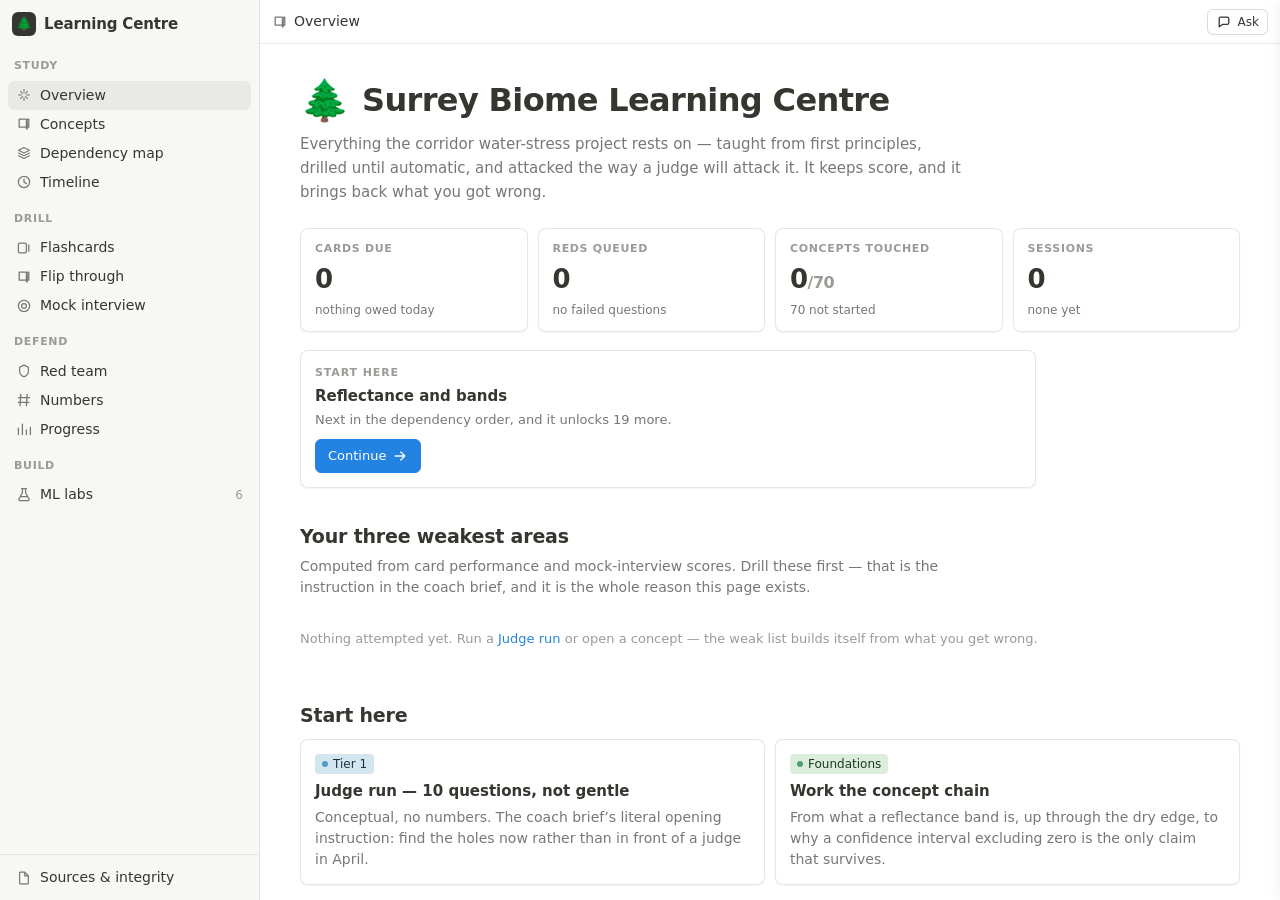
==== docs/learn/index.html @ 18772dab "Six ML labs that rebuild experiment.py on the real panel Notebooks that assume Python and no machine" ====
<!DOCTYPE html>
<html lang="en">
<head>
<meta charset="UTF-8" />
<meta name="viewport" content="width=device-width, initial-scale=1.0" />
<title>Surrey Biome — Learning Centre</title>

<!--
  A study tool for the Surrey Biome Pipeline, built from the project's own docs.

  Self-contained on purpose: no framework, no build step, no CDN, no network. It
  opens from file:// and keeps every byte of progress in localStorage, because the
  thing it is preparing for (a judging table in April 2027) will not have wifi and
  because a study record that evaporates is not a study record.

  Visual language is lifted from ../../../scheduler/index.html — Notion tokens,
  white mode only. Code structure follows ../bilinear_interpolation.html and
  ../ml_pipeline_explorer.html: one <style>, one IIFE, plain functions.
-->

<style>
/* ===========================================================================
   TOKENS
   Taken from the scheduler reference so the three pages read as one family.
   White mode only — there is deliberately no dark theme and no toggle.
   =========================================================================== */
:root{
  color-scheme: light;

  --bg:#ffffff;
  --ink:#37352f;          /* Notion's near-black; never pure #000 */
  --ink-soft:#787774;
  --ink-faint:#9b9a97;
  --placeholder:#b3b2af;

  --rail:#f7f7f5;
  --line:rgba(0,0,0,.08);
  --line-strong:rgba(0,0,0,.14);
  --hover:rgba(0,0,0,.06);

  --accent:#2383e2;
  --accent-hover:#1a6dc0;
  --accent-wash:rgba(35,131,226,.10);

  --card-line:rgba(15,15,15,.10);
  --card-shadow:0 1px 2px rgba(15,15,15,.05);
  --card-shadow-hover:0 2px 6px rgba(15,15,15,.12);
  --radius:8px;

  /* Notion pill pairs. Mastery maps onto three of these: green / yellow / red.
     Kept muted so a wall of status colour never out-shouts the accent. */
  --pill-green-bg:#dbeddb;   --pill-green-ink:#1c3829;   --pill-green-dot:#4f9d78;
  --pill-yellow-bg:#fdecc8;  --pill-yellow-ink:#402c1b;  --pill-yellow-dot:#cb912f;
  --pill-red-bg:#ffe2dd;     --pill-red-ink:#5d1715;     --pill-red-dot:#e03e3e;
  --pill-blue-bg:#d3e5ef;    --pill-blue-ink:#183347;    --pill-blue-dot:#529cca;
  --pill-purple-bg:#e8deee;  --pill-purple-ink:#412454;  --pill-purple-dot:#9065b0;
  --pill-orange-bg:#fadec9;  --pill-orange-ink:#49290e;  --pill-orange-dot:#d9730d;
  --pill-grey-bg:#e3e2e0;    --pill-grey-ink:#37352f;    --pill-grey-dot:#91918e;
  --pill-pink-bg:#f5e0e9;    --pill-pink-ink:#4c2337;    --pill-pink-dot:#c14c8a;
}

*{box-sizing:border-box}
html,body{height:100%}
body{
  margin:0;
  background:var(--bg);
  color:var(--ink);
  font:14px/1.5 system-ui,-apple-system,BlinkMacSystemFont,"Segoe UI",Helvetica,Arial,sans-serif;
  -webkit-font-smoothing:antialiased;
}
::selection{background:rgba(35,131,226,.22)}
a{color:var(--accent);text-decoration:none}
a:hover{text-decoration:underline}
button{font:inherit;color:inherit;background:none;border:none;cursor:pointer}
input,textarea,select{font:inherit;color:inherit}

/* Notion's slim scrollbars. Applied to every scroll container. */
.nsb::-webkit-scrollbar{height:12px;width:12px}
.nsb::-webkit-scrollbar-track{background:transparent}
.nsb::-webkit-scrollbar-thumb{
  background:rgba(55,53,47,.18);border-radius:999px;
  border:3px solid transparent;background-clip:content-box;
}
.nsb::-webkit-scrollbar-thumb:hover{background:rgba(55,53,47,.32);background-clip:content-box}

@keyframes pop-in{from{opacity:0;transform:translateY(4px) scale(.985)}to{opacity:1;transform:none}}
.pop{animation:pop-in .16s cubic-bezier(.2,.8,.2,1)}

/* ===========================================================================
   LAYOUT
   =========================================================================== */
.app{display:flex;height:100vh;overflow:hidden}

.rail{
  width:260px;flex:0 0 260px;background:var(--rail);
  border-right:1px solid var(--line);display:flex;flex-direction:column;
  transition:transform .2s;
}
.rail-head{display:flex;align-items:center;gap:8px;padding:12px 12px 8px}
.mark{
  width:24px;height:24px;border-radius:6px;background:var(--ink);
  display:grid;place-items:center;color:#fff;font-size:13px;flex:0 0 auto;
}
.rail-title{font-size:15px;font-weight:600;letter-spacing:-.01em;flex:1;min-width:0}
.rail-scroll{flex:1;overflow-y:auto;padding:0 8px 12px}
.rail-foot{padding:8px;border-top:1px solid var(--line)}

.sect-label{
  font-size:11px;font-weight:600;text-transform:uppercase;letter-spacing:.06em;
  color:var(--ink-faint);padding:0 6px;margin:14px 0 6px;
}
.navrow{
  display:flex;align-items:center;gap:8px;width:100%;text-align:left;
  padding:4px 8px;border-radius:6px;color:var(--ink);font-size:14px;
  transition:background .12s;
}
.navrow:hover{background:var(--hover)}
.navrow.on{background:var(--hover);font-weight:500}
.navrow .ico{color:var(--ink-soft);flex:0 0 auto}
/* An icon span is inline by default, so its SVG sits on the text baseline and
   every glyph lands at a slightly different height. Centring in a fixed box
   makes alignment a property of the container rather than of each path. */
[data-ico]{
  display:inline-flex;align-items:center;justify-content:center;
  width:16px;height:16px;flex:0 0 auto;vertical-align:middle;
}
[data-ico] svg{display:block}
.navrow .count{
  margin-left:auto;font-size:12px;color:var(--ink-faint);
  font-variant-numeric:tabular-nums;
}
.navrow .count.hot{
  background:var(--pill-red-bg);color:var(--pill-red-ink);
  padding:0 6px;border-radius:999px;font-weight:600;
}

.main{flex:1;display:flex;flex-direction:column;min-width:0}
.topbar{
  height:44px;flex:0 0 44px;border-bottom:1px solid var(--line);
  display:flex;align-items:center;gap:8px;padding:0 12px;
}
.crumb{display:flex;align-items:center;gap:6px;color:var(--ink-soft);font-size:14px;min-width:0}
.crumb b{color:var(--ink);font-weight:500}
.spacer{flex:1}
.hamb{display:none;width:28px;height:28px;border-radius:6px;place-items:center;color:var(--ink-soft)}
.hamb:hover{background:var(--hover)}
.scroll{flex:1;overflow-y:auto}
.page{padding:32px 40px 80px;max-width:1180px}
.page.narrow{max-width:920px}

.backdrop{position:fixed;inset:0;background:rgba(0,0,0,.2);z-index:30;display:none}

@media(max-width:900px){
  .rail{position:fixed;inset:0 auto 0 0;z-index:40;transform:translateX(-100%)}
  body.rail-open .rail{transform:none}
  body.rail-open .backdrop{display:block}
  .hamb{display:grid}
  .page{padding:24px 20px 80px}
}

/* ===========================================================================
   TYPE
   =========================================================================== */
.title{display:flex;align-items:center;gap:12px;margin:0 0 8px}
.title .emo{font-size:40px;line-height:1}
.title h1{font-size:32px;font-weight:700;letter-spacing:-.02em;margin:0}
.lede{color:var(--ink-soft);font-size:15px;max-width:42rem;margin:0 0 4px;line-height:1.6}
h2.sec{font-size:19px;font-weight:600;letter-spacing:-.01em;margin:34px 0 10px}
h3.sub{font-size:15px;font-weight:600;margin:22px 0 6px}
.eyebrow{
  font-size:11px;font-weight:600;text-transform:uppercase;letter-spacing:.08em;
  color:var(--ink-faint);
}
.muted{color:var(--ink-soft)}
.faint{color:var(--ink-faint)}
.num{font-variant-numeric:tabular-nums}
code,.mono{
  font-family:ui-monospace,"SF Mono","JetBrains Mono",Menlo,monospace;
  font-size:.92em;
}
code{background:var(--pill-grey-bg);padding:1px 5px;border-radius:4px}

/* Math. A small LaTeX subset rendered with spans — see texToHtml(). KaTeX would
   be better typography and ~300 KB of JS plus font files, which would end this
   file's one hard rule: it opens from file:// with no network. */
.math{font-family:Georgia,"Times New Roman",serif;font-size:1.04em;white-space:nowrap}
.math i{font-style:italic;padding-right:.03em}
.math .up{font-style:normal;font-family:inherit;white-space:pre-wrap}
.math .up i{font-style:normal}
.math .up.bf{font-weight:700}
.math sup,.math sub{font-size:.72em;line-height:0}
.math sup{vertical-align:.52em}
.math sub{vertical-align:-.28em}
.math .frac{display:inline-flex;flex-direction:column;vertical-align:middle;
  text-align:center;margin:0 .18em}
.math .frac > span{padding:0 .3em;line-height:1.24}
.math .frac > span:first-child{border-bottom:1px solid currentColor}
.math .acc{position:relative;display:inline-block}
/* NOT .mark — that is the sidebar badge (white on dark), and an accent using
   it inherited color:#fff and rendered white-on-white. */
.math .acc > .amark{position:absolute;left:0;right:0;top:-.46em;text-align:center;
  font-size:.8em;line-height:1;font-style:normal}
.math .sqrt > span{border-top:1px solid currentColor;padding:0 .15em;margin-left:.05em}
.math-block{display:block;text-align:center;margin:12px 0;font-size:1.12em;white-space:normal}

/* tab strip under the page title */
.tabs{display:flex;gap:4px;border-bottom:1px solid var(--line);margin:18px 0 0}
.tab{
  display:flex;align-items:center;gap:6px;padding:6px 8px;font-size:14px;
  color:var(--ink-faint);border-bottom:2px solid transparent;margin-bottom:-1px;
}
.tab:hover{color:var(--ink-soft)}
.tab.on{color:var(--ink);font-weight:500;border-bottom-color:var(--ink)}
/* A tab that is a link still needs to stop looking like body copy on hover. */
a.tab:hover{text-decoration:none}

/* Concept page: reading column plus a gutter for the analogy. */
.lesson-wrap{display:flex;align-items:flex-start}
.lesson-side{
  flex:0 0 316px;min-width:0;position:sticky;top:0;
  padding:96px 40px 40px 0;
}
.analogy{
  background:var(--pill-yellow-bg);border:1px solid rgba(203,145,47,.22);
  border-radius:10px;padding:16px 18px;
}
.analogy-h{
  display:flex;align-items:center;gap:6px;
  font-size:11px;font-weight:700;text-transform:uppercase;letter-spacing:.07em;
  color:var(--pill-yellow-ink);opacity:.72;margin-bottom:8px;
}
.analogy p{margin:0 0 .7em;font-size:14px;line-height:1.62;color:var(--pill-yellow-ink)}
.analogy p:last-child{margin-bottom:0}
/* Below the breakpoint the gutter disappears, so the analogy rejoins the flow
   rather than being squeezed into a column too narrow to read. */
@media(max-width:1180px){
  .lesson-wrap{display:block}
  .lesson-side{position:static;flex:none;padding:0 40px 36px;max-width:44rem}
}
@media(max-width:900px){ .lesson-side{padding:0 20px 28px} }

/* Concept picker — a modal, so the page stays about the card. */
.modal{position:fixed;inset:0;z-index:70;display:none;align-items:center;justify-content:center;padding:20px}
body.pick-open .modal{display:flex}
.modal-bg{position:absolute;inset:0;background:rgba(15,15,15,.34)}
.modalbox{
  position:relative;background:#fff;border-radius:10px;width:min(760px,100%);
  max-height:min(82vh,760px);display:flex;flex-direction:column;
  box-shadow:0 10px 44px rgba(15,15,15,.26);
}
.modalhead{display:flex;align-items:center;gap:10px;padding:14px 18px;border-bottom:1px solid var(--line)}
.modalbody{overflow-y:auto;padding:4px 18px 12px;flex:1}
.modalfoot{display:flex;gap:8px;align-items:center;padding:12px 18px;border-top:1px solid var(--line)}
.ckgroup{padding:12px 0;border-bottom:1px solid var(--line)}
.ckgroup:last-child{border-bottom:none}
.ckhead{margin-bottom:6px}
.ckgrid{display:grid;grid-template-columns:repeat(2,minmax(0,1fr));gap:1px}
@media(max-width:640px){.ckgrid{grid-template-columns:1fr}}
.ckrow{
  display:flex;align-items:center;gap:9px;width:100%;text-align:left;
  padding:5px 8px;border-radius:6px;font-size:13.5px;color:var(--ink);
}
.ckrow:hover{background:var(--hover)}
.ckbox{
  flex:0 0 auto;width:16px;height:16px;border-radius:4px;background:#fff;
  border:1.5px solid var(--line-strong);display:grid;place-items:center;color:transparent;
  transition:background .1s,border-color .1s;
}
.ckrow.on .ckbox{background:var(--accent);border-color:var(--accent);color:#fff}
.cklabel{flex:1;min-width:0;overflow:hidden;text-overflow:ellipsis;white-space:nowrap}
/* Flagged rows in the picker. The tint has to survive .ckrow:hover and the
   selected state, or the cue disappears exactly when you are interacting. */
.ckrow.fl,.ckrow.fl:hover{background:var(--pill-orange-bg)}
.ckrow.fl .cklabel{font-weight:500}
.ckflag{flex:0 0 auto;font-size:11px;color:var(--pill-orange-ink);line-height:1}
.ckn{font-size:11px;color:var(--ink-faint);font-variant-numeric:tabular-nums;flex:0 0 auto}
/* Attempted-or-not, as a dot. Hollow for never-seen so "nothing here yet" reads
   as absence rather than as another colour competing with the filled states. */
.sdot{
  flex:0 0 auto;width:8px;height:8px;border-radius:50%;display:inline-block;
  background:var(--pill-grey-dot);
}
.sdot.s-new{background:transparent;box-shadow:inset 0 0 0 1.5px var(--line-strong)}
.sdot.s-learning{background:var(--pill-yellow-dot)}
.sdot.s-due{background:var(--pill-blue-dot)}
.sdot.s-solid{background:var(--pill-green-dot)}
.ckleg{
  display:inline-flex;align-items:center;gap:5px;font-size:11px;color:var(--ink-faint);
  flex-wrap:wrap;
}
.ckleg .sdot{margin-left:6px}
.ckleg .sdot:first-child{margin-left:0}
@media(max-width:640px){.ckleg{display:none}}

/* Flip-through cards. Both faces occupy the same grid cell so the card sizes to
   the taller of the two — an absolutely-positioned flip cannot auto-height, and
   these answers vary from six words to a paragraph. */
.flipwrap{max-width:50rem}
.flipmeta{display:flex;align-items:center;gap:8px;margin-bottom:12px;flex-wrap:wrap}
.flipcard{display:grid;perspective:1600px;cursor:pointer;min-height:300px}
.flipface{
  grid-area:1/1;backface-visibility:hidden;-webkit-backface-visibility:hidden;
  transition:transform .42s cubic-bezier(.4,.15,.2,1);
  background:#fff;border:1px solid var(--card-line);border-radius:12px;
  box-shadow:0 1px 3px rgba(15,15,15,.06),0 8px 28px rgba(15,15,15,.06);
  padding:26px 34px 22px;display:flex;flex-direction:column;
}
.flipface.back{transform:rotateY(180deg)}
.flipcard.flipped .flipface.front{transform:rotateY(-180deg)}
.flipcard.flipped .flipface.back{transform:rotateY(0)}
.fkind{
  font-size:11px;font-weight:600;text-transform:uppercase;letter-spacing:.07em;
  color:var(--ink-faint);flex:0 0 auto;
}
/* The prompt is the point of the card, so it gets the optical centre rather than
   being pinned under the label with dead space beneath it. */
.ftext{
  flex:1;display:flex;flex-direction:column;justify-content:center;
  font-size:23px;line-height:1.42;letter-spacing:-.011em;
  padding:18px 0;max-width:34em;
}
.flipface.back .ftext{font-size:20px;line-height:1.5}
.ftext p{margin:0 0 .6em}
.ftext p:last-child{margin-bottom:0}
.ftext code{font-size:.88em;background:var(--rail);padding:2px 6px;border-radius:4px}
.fmeans{
  flex:0 0 auto;margin-top:4px;padding-top:14px;border-top:1px solid var(--line);
  font-size:14.5px;line-height:1.62;color:var(--ink-soft);max-width:44em;
}
.fmeans p{margin:0 0 .5em}
.fmeans p:last-child{margin-bottom:0}
.fhint{flex:0 0 auto;font-size:12px;color:var(--placeholder);letter-spacing:.02em}
/* Ask-the-tutor, on the answer face only. Asking before you have seen the answer
   is asking to be told, which is the opposite of retrieval practice. */
.fask{flex:0 0 auto;margin-top:14px;display:flex;justify-content:flex-end}
.fask .btn{color:var(--ink-soft)}
.fask .btn:hover{color:var(--ink);border-color:var(--line-strong)}
/* One tick per card in a tracked pass — where you are, and what you have called
   so far. Cheaper to read at a glance than a pair of counters alone. */
.trackstrip{display:flex;gap:2px;margin-bottom:12px;flex-wrap:wrap}
.trackstrip i{
  flex:1 1 4px;min-width:3px;height:4px;border-radius:2px;
  background:var(--line-strong);opacity:.45;transition:background .12s,opacity .12s;
}
.trackstrip i.known{background:var(--pill-green-dot);opacity:1}
.trackstrip i.unknown{background:var(--pill-red-dot);opacity:1}
.trackstrip i.now{opacity:1;background:var(--accent);height:6px;margin-top:-1px}
.flipcard:hover .fhint{color:var(--ink-faint)}

/* Full screen — nothing on the display but the card. */
body.fs .rail,
body.fs .topbar,
body.fs .fs-hide{display:none}
body.fs .scroll{background:var(--rail)}
body.fs .page{
  max-width:none;padding:0;min-height:100vh;
  display:flex;flex-direction:column;justify-content:center;align-items:center;
}
body.fs .flipwrap{width:min(78rem,94vw);max-width:none;margin:0 auto}
body.fs .flipwrap .btnrow{justify-content:center}
body.fs .flipwrap > p{text-align:center}
body.fs .flipcard{min-height:min(62vh,620px)}
body.fs .ftext{font-size:34px;line-height:1.34;max-width:26em}
body.fs .flipface.back .ftext{font-size:27px;line-height:1.42}
body.fs .fmeans{font-size:17px}
body.fs .flipface{padding:34px 46px 28px;border-radius:16px}
@media(max-width:900px){
  .ftext{font-size:19px}
  .flipface.back .ftext{font-size:17px}
  .flipface{padding:20px 22px 18px}
  body.fs .ftext{font-size:23px}
  body.fs .flipface.back .ftext{font-size:19px}
  body.fs .flipface{padding:22px 24px}
}

/* Ordered "learn next" list on the dependency map. */
.nextlist{list-style:none;margin:0;padding:0;counter-reset:none}
.nextlist li{margin-bottom:6px}
.nextlist a{
  display:flex;align-items:center;gap:10px;width:100%;
  padding:9px 12px;border:1px solid var(--card-line);border-radius:var(--radius);
  background:#fff;box-shadow:var(--card-shadow);color:var(--ink);
  transition:box-shadow .12s,border-color .12s;
}
.nextlist a:hover{box-shadow:var(--card-shadow-hover);border-color:var(--line-strong)}
.nrank{
  flex:0 0 auto;width:22px;height:22px;border-radius:50%;background:var(--ink);color:#fff;
  display:grid;place-items:center;font-size:12px;font-weight:600;
  font-variant-numeric:tabular-nums;
}
.ntitle{flex:1;min-width:0;font-size:14px;font-weight:500;overflow:hidden;text-overflow:ellipsis;white-space:nowrap}
.nunlock{flex:0 0 auto;font-size:12px;color:var(--ink-faint);font-variant-numeric:tabular-nums}
@media(max-width:900px){ .nextlist .pill{display:none} }

/* ===========================================================================
   PROCESS TIMELINE
   A dated rail down the left with the entry cards hanging off it. The rail is a
   pseudo-element on the list rather than a border on each row, so a row can be
   any height and the line stays continuous through the gaps.
   =========================================================================== */
.tl{position:relative;margin:0;padding:0 0 0 132px}
/* The rail starts at the first dot rather than at the top of the list, so it
   reads as connecting the entries instead of running past the first one. */
.tl::before{
  content:"";position:absolute;left:96px;top:25px;bottom:12px;width:1px;
  background:var(--line-strong);
}
.tlrow{position:relative;margin:0 0 12px}
/* Both the date and the dot are centred on the kind pill, not on the card:
   card border 1 + padding 14 + half a 20px pill = 25px from the row's top.
   The date column stops at 72px so its ring of a dot is not crowding the text. */
.tldate{
  position:absolute;left:-132px;top:17px;width:72px;text-align:right;
  font-size:12px;line-height:1.35;color:var(--ink-faint);font-variant-numeric:tabular-nums;
}
.tldate b{display:block;color:var(--ink-soft);font-weight:600}
.tldot{
  position:absolute;left:-40px;top:20.5px;width:9px;height:9px;border-radius:50%;
  background:var(--pill-grey-dot);box-shadow:0 0 0 3px var(--bg);
}
/* Key moments get a ring instead of extra colour — the pill already carries the
   kind, and a second hue on the same dot would compete with it. */
.tlrow.key .tldot{box-shadow:0 0 0 3px var(--bg),0 0 0 4.5px var(--ink)}
.tlera{
  position:relative;margin:34px 0 14px;padding:14px 16px;
  background:var(--rail);border:1px solid var(--line);border-radius:var(--radius);
}
.tlera:first-child{margin-top:18px}
.tlera h3{font-size:16px;font-weight:600;letter-spacing:-.01em;margin:0}
.tlera .when{font-size:12px;color:var(--ink-faint);font-variant-numeric:tabular-nums}
.tlera p{margin:8px 0 0;font-size:13.5px;line-height:1.62;color:var(--ink-soft);max-width:46rem}
.tlfield{margin-top:10px;font-size:13.5px;line-height:1.62}
.tlfield .lbl{
  font-size:11px;font-weight:600;text-transform:uppercase;letter-spacing:.07em;
  color:var(--ink-faint);margin-right:7px;
}
.tlev{list-style:none;margin:10px 0 0;padding:0;border-top:1px solid var(--line)}
.tlev li{
  display:flex;gap:10px;padding:5px 0 0;font-size:13px;line-height:1.55;
  color:var(--ink-soft);
}
.tlev li::before{content:"";flex:0 0 auto;width:3px;border-radius:2px;background:var(--line-strong);margin:3px 0}
.tlart{
  display:inline-flex;align-items:center;font-size:11.5px;color:var(--ink-soft);
  background:var(--rail);border:1px solid var(--line);border-radius:5px;
  padding:1px 6px;font-family:ui-monospace,"SF Mono",Menlo,monospace;
}
@media(max-width:900px){
  .tl{padding-left:0}
  .tl::before,.tldot{display:none}
  .tldate{position:static;width:auto;text-align:left;margin:0 0 5px}
  .tldate b{display:inline}
}

/* ===========================================================================
   TUTOR DRAWER
   Present only when the page is served by serve.py from localhost. Opened from
   file:// there is no button, no fetch, and no evidence any of this exists —
   which is the state it must be in at a judging table with no wifi.
   =========================================================================== */
.tutor{
  position:fixed;top:0;right:0;bottom:0;width:400px;max-width:100vw;
  background:#fff;border-left:1px solid var(--line);z-index:50;
  display:flex;flex-direction:column;transform:translateX(100%);
  transition:transform .18s ease;box-shadow:-2px 0 12px rgba(15,15,15,.06);
}
body.tutor-open .tutor{transform:none}
.tutor-head{
  height:44px;flex:0 0 44px;border-bottom:1px solid var(--line);
  display:flex;align-items:center;gap:8px;padding:0 8px 0 14px;
}
.tutor-head b{font-size:14px;font-weight:600;flex:1}
.tutor-ctx{
  padding:8px 14px;border-bottom:1px solid var(--line);background:var(--rail);
  font-size:12px;color:var(--ink-soft);
}
.tutor-log{flex:1;overflow-y:auto;padding:14px}
.tutor-log:empty::after{
  content:"Ask about anything on the page — a sentence that will not come apart, a number you cannot place, a choice you cannot justify yet.";
  display:block;color:var(--placeholder);font-size:13px;line-height:1.55;
}
.turn{margin-bottom:14px;font-size:13.5px;line-height:1.6}
.turn .who{
  font-size:11px;font-weight:600;text-transform:uppercase;letter-spacing:.06em;
  color:var(--ink-faint);margin-bottom:3px;
}
.turn.me .bubble{background:var(--accent-wash);border-radius:6px;padding:7px 10px}
.turn p{margin:0 0 7px}
.turn p:last-child{margin-bottom:0}
.turn code{background:var(--rail);padding:1px 4px;border-radius:3px;font-size:12.5px}
/* Headings are deliberately close to body size. A drawer this narrow does not
   have room for a display hierarchy, and the model reaches for ### freely. */
.turn h3,.turn h4,.turn h5,.turn h6{
  font-size:13.5px;font-weight:600;line-height:1.4;margin:12px 0 4px;
  letter-spacing:-.005em;
}
.turn h3:first-child,.turn h4:first-child{margin-top:0}
.turn ul,.turn ol{margin:0 0 7px;padding-left:20px}
.turn li{margin-bottom:3px}
.turn li:last-child{margin-bottom:0}
.turn pre{
  background:var(--rail);border:1px solid var(--line);border-radius:6px;
  padding:8px 10px;margin:0 0 8px;overflow-x:auto;
}
.turn pre code{background:none;padding:0;font-size:12px;line-height:1.5}
.turn em{font-style:italic}
.turn strong{font-weight:600}
.turn.err{color:var(--pill-red-ink);background:var(--pill-red-bg);padding:8px 10px;border-radius:6px}
.tutor-ask{border-top:1px solid var(--line);padding:10px;display:flex;gap:8px;align-items:flex-end}
.tutor-ask textarea{
  flex:1;resize:none;border:1px solid var(--line-strong);border-radius:6px;
  padding:7px 9px;font:inherit;font-size:13.5px;line-height:1.45;max-height:120px;
  background:#fff;color:var(--ink);
}
.tutor-ask textarea:focus{outline:none;border-color:var(--accent)}
.thinking{color:var(--ink-faint);font-size:13px;font-style:italic}
@media(max-width:900px){ .tutor{width:100%} }

/* Floating "Ask" above a text selection. Positioned in viewport coordinates
   from the selection's own rect, so it tracks wrapped and multi-line ranges. */
.asksel{
  position:fixed;z-index:60;display:none;align-items:center;gap:5px;
  padding:5px 10px;border-radius:6px;font-size:12.5px;font-weight:500;
  background:var(--ink);color:#fff;box-shadow:0 2px 8px rgba(15,15,15,.22);
  transform:translate(-50%,-100%);white-space:nowrap;
}
.asksel:hover{background:#000}
.asksel::after{                       /* little tail pointing at the text */
  content:"";position:absolute;top:100%;left:50%;transform:translateX(-50%);
  border:4px solid transparent;border-top-color:var(--ink);
}
body.asksel-on .asksel{display:inline-flex}

/* ===========================================================================
   COMPONENTS
   =========================================================================== */
.card{
  background:#fff;border:1px solid var(--card-line);box-shadow:var(--card-shadow);
  border-radius:var(--radius);padding:14px;
}
.card.hoverable{transition:box-shadow .12s}
.card.hoverable:hover{box-shadow:var(--card-shadow-hover)}
.grid{display:grid;gap:10px}
.g2{grid-template-columns:repeat(2,minmax(0,1fr))}
.g3{grid-template-columns:repeat(3,minmax(0,1fr))}
.g4{grid-template-columns:repeat(4,minmax(0,1fr))}
@media(max-width:900px){.g2,.g3,.g4{grid-template-columns:1fr}}

.pill{
  display:inline-flex;align-items:center;gap:5px;font-size:12px;font-weight:500;
  padding:1px 7px;border-radius:4px;background:var(--pill-grey-bg);color:var(--pill-grey-ink);
  white-space:nowrap;
}
.pill .dot{width:6px;height:6px;border-radius:50%;background:var(--pill-grey-dot);flex:0 0 auto}
.p-green{background:var(--pill-green-bg);color:var(--pill-green-ink)}
.p-green .dot{background:var(--pill-green-dot)}
.p-yellow{background:var(--pill-yellow-bg);color:var(--pill-yellow-ink)}
.p-yellow .dot{background:var(--pill-yellow-dot)}
.p-red{background:var(--pill-red-bg);color:var(--pill-red-ink)}
.p-red .dot{background:var(--pill-red-dot)}
.p-blue{background:var(--pill-blue-bg);color:var(--pill-blue-ink)}
.p-blue .dot{background:var(--pill-blue-dot)}
.p-purple{background:var(--pill-purple-bg);color:var(--pill-purple-ink)}
.p-purple .dot{background:var(--pill-purple-dot)}
.p-orange{background:var(--pill-orange-bg);color:var(--pill-orange-ink)}
.p-orange .dot{background:var(--pill-orange-dot)}
.p-pink{background:var(--pill-pink-bg);color:var(--pill-pink-ink)}
.p-pink .dot{background:var(--pill-pink-dot)}

.btn{
  display:inline-flex;align-items:center;justify-content:center;gap:6px;
  padding:6px 12px;border-radius:6px;font-size:13px;font-weight:500;
  border:1px solid var(--line-strong);background:#fff;transition:background .12s;
}
.btn:hover{background:rgba(0,0,0,.03)}
.btn.primary{background:var(--accent);border-color:var(--accent);color:#fff}
.btn.primary:hover{background:var(--accent-hover)}
.btn.ghost{border-color:transparent;color:var(--ink-soft)}
.btn.ghost:hover{background:var(--hover);color:var(--ink)}
.btn.sm{padding:3px 8px;font-size:12px}
.btn:disabled{opacity:.4;cursor:default}
.btn.g{background:var(--pill-green-bg);border-color:var(--pill-green-dot);color:var(--pill-green-ink)}
.btn.a{background:var(--pill-yellow-bg);border-color:var(--pill-yellow-dot);color:var(--pill-yellow-ink)}
.btn.r{background:var(--pill-red-bg);border-color:var(--pill-red-dot);color:var(--pill-red-ink)}
.btnrow{display:flex;gap:8px;flex-wrap:wrap;align-items:center}

.stat{padding:12px 14px}
.stat .k{font-size:11px;text-transform:uppercase;letter-spacing:.06em;color:var(--ink-faint);font-weight:600}
.stat .v{font-size:26px;font-weight:700;letter-spacing:-.02em;font-variant-numeric:tabular-nums;margin-top:2px}
.stat .s{font-size:12px;color:var(--ink-soft);margin-top:2px}

/* Flags. Deliberately loud when set and quiet when not — an unflagged card
   should not carry visual weight for a control you are not using. */
.flagbtn{
  display:inline-flex;align-items:center;gap:5px;flex:0 0 auto;
  padding:3px 8px;border-radius:6px;font-size:12px;line-height:1.4;
  border:1px solid transparent;background:transparent;color:var(--ink-faint);
  transition:background .12s,color .12s,border-color .12s;
}
.flagbtn .fi{font-size:13px;line-height:1}
.flagbtn:hover{background:var(--hover);color:var(--ink-soft)}
.flagbtn.on{
  background:var(--pill-orange-bg);color:var(--pill-orange-ink);
  border-color:var(--pill-orange-dot);font-weight:500;
}
.flagbtn.on:hover{background:var(--pill-orange-bg);color:var(--pill-orange-ink)}
.card.flagged{border-color:var(--pill-orange-dot);box-shadow:inset 3px 0 0 var(--pill-orange-dot)}

.bar{height:6px;border-radius:999px;background:var(--pill-grey-bg);overflow:hidden}
.bar > i{display:block;height:100%;border-radius:999px;background:var(--pill-green-dot)}

table.t{border-collapse:collapse;width:100%;font-size:13px}
table.t th{
  text-align:left;font-weight:600;color:var(--ink-soft);font-size:11px;
  text-transform:uppercase;letter-spacing:.05em;padding:6px 10px;
  border-bottom:1px solid var(--line);
}
table.t td{padding:7px 10px;border-bottom:1px solid var(--line);vertical-align:top}
table.t tr:last-child td{border-bottom:none}
table.t td.n{font-variant-numeric:tabular-nums;white-space:nowrap}
.tscroll{overflow-x:auto;border:1px solid var(--card-line);border-radius:var(--radius);background:#fff}

.note{
  border-left:3px solid var(--pill-yellow-dot);background:#fffdf7;
  padding:10px 14px;border-radius:0 6px 6px 0;font-size:13px;line-height:1.6;
}
.note.danger{border-left-color:var(--pill-red-dot);background:#fff8f7}
.note.info{border-left-color:var(--accent);background:#f7fbff}

.kbd{
  display:inline-block;border:1px solid var(--line-strong);border-bottom-width:2px;
  border-radius:4px;padding:0 5px;font-size:11px;color:var(--ink-soft);background:#fff;
}

input.txt,textarea.txt{
  width:100%;border:1px solid var(--line-strong);border-radius:6px;
  padding:8px 10px;background:#fff;outline:none;transition:border-color .12s;
}
input.txt:focus,textarea.txt:focus{border-color:var(--accent)}
input.txt::placeholder,textarea.txt::placeholder{color:var(--placeholder)}
textarea.txt{resize:vertical;min-height:90px;line-height:1.6}

/* ===========================================================================
   LESSON PROSE — reads like a Notion document, not like an app pane
   =========================================================================== */
.prose{max-width:46rem;font-size:16px;line-height:1.7;color:var(--ink)}
.prose p{margin:0 0 14px}
.prose ul,.prose ol{margin:0 0 14px;padding-left:22px}
.prose li{margin:5px 0}
.prose strong{font-weight:600}
.prose h4{font-size:16px;font-weight:600;margin:26px 0 8px}
.prose figure{margin:18px 0}
.prose img{max-width:100%;border:1px solid var(--card-line);border-radius:var(--radius);display:block}
.prose figcaption{font-size:12px;color:var(--ink-faint);margin-top:6px}
.formula{
  background:var(--rail);border:1px solid var(--line);border-radius:6px;
  padding:12px 14px;margin:0 0 14px;font-family:ui-monospace,"SF Mono",Menlo,monospace;
  font-size:14px;overflow-x:auto;
}
.layer-tabs{display:flex;gap:4px;margin:0 0 16px}
.layer-tabs .tab{border:1px solid var(--line-strong);border-radius:6px;border-bottom-width:1px;margin:0;padding:4px 10px;font-size:13px}
.layer-tabs .tab.on{background:var(--ink);color:#fff;border-color:var(--ink)}

/* dependency map */
.mapwrap{overflow:auto;border:1px solid var(--card-line);border-radius:var(--radius);background:#fff}
.mapwrap svg{display:block}
.node rect{transition:fill .12s}
.node:hover rect{stroke:var(--accent);stroke-width:2}
.node text{font-size:11px;fill:var(--ink);pointer-events:none}
.edge{fill:none;stroke:var(--line-strong);stroke-width:1.2}

/* flashcard + interview surfaces */
.stage{max-width:46rem}
.face{font-size:19px;line-height:1.55;font-weight:500;margin:0 0 6px}
.reveal{border-top:1px dashed var(--line-strong);margin-top:16px;padding-top:16px}
.rubric{list-style:none;padding:0;margin:8px 0 0}
.rubric li{display:flex;gap:8px;align-items:flex-start;padding:4px 0;font-size:13px;line-height:1.55}
.rubric input{margin-top:3px;accent-color:var(--accent)}
.progressline{display:flex;gap:3px;margin:0 0 18px}
.progressline i{height:3px;flex:1;border-radius:999px;background:var(--pill-grey-bg)}
.progressline i.done{background:var(--ink-faint)}
.progressline i.now{background:var(--accent)}
.progressline i.g{background:var(--pill-green-dot)}
.progressline i.a{background:var(--pill-yellow-dot)}
.progressline i.r{background:var(--pill-red-dot)}

.heat{display:flex;flex-wrap:wrap;gap:4px}
.heat span{
  width:100%;max-width:16px;height:16px;border-radius:3px;background:var(--pill-grey-bg);
  display:block;
}

.srcrow{display:flex;gap:10px;padding:6px 0;border-bottom:1px solid var(--line);font-size:13px}
.srcrow:last-child{border-bottom:none}
.srcrow code{background:none;padding:0;color:var(--ink-soft)}

.empty{color:var(--ink-faint);font-size:13px;padding:18px 0}
</style>
</head>

<body>
<div class="backdrop" id="backdrop"></div>

<div class="app">
  <aside class="rail nsb" id="rail">
    <div class="rail-head">
      <div class="mark">🌲</div>
      <div class="rail-title">Learning Centre</div>
    </div>
    <div class="rail-scroll nsb" id="nav"></div>
    <div class="rail-foot">
      <button class="navrow" data-go="sources">
        <span class="ico" data-ico="file"></span> Sources &amp; integrity
      </button>
    </div>
  </aside>

  <div class="main">
    <header class="topbar">
      <button class="hamb" id="hamb" aria-label="Menu"><span data-ico="menu"></span></button>
      <div class="crumb"><span data-ico="book"></span><b id="crumb">Overview</b></div>
      <div class="spacer"></div>
      <span class="faint num" id="duebadge"></span>
      <button class="btn sm" id="tutorbtn" hidden><span data-ico="ask"></span> Ask</button>
    </header>
    <div class="scroll nsb" id="view"></div>
  </div>
</div>

<button class="asksel" id="asksel"><span data-ico="ask"></span> Ask</button>

<aside class="tutor" id="tutor" hidden>
  <div class="tutor-head">
    <span data-ico="ask" style="color:var(--ink-soft)"></span>
    <b>Ask</b>
    <button class="btn ghost sm" id="tutorclear">Clear</button>
    <button class="btn ghost sm" id="tutorclose">Close</button>
  </div>
  <div class="tutor-ctx" id="tutorctx"></div>
  <div class="tutor-log nsb" id="tutorlog"></div>
  <form class="tutor-ask" id="tutorform">
    <textarea id="tutorin" rows="1" placeholder="Explain this…"></textarea>
    <button class="btn primary sm" type="submit">Send</button>
  </form>
</aside>

<script>
"use strict";
(function(){

/* ===========================================================================
   ICONS
   Inline SVG rather than an icon CDN, because this file must work offline.
   Lucide-ish: 16px box, currentColor stroke, 1.9 weight.
   =========================================================================== */
var ICONS = {
  menu:      "M3 6h14M3 10h14M3 14h14",
  book:      "M4 4h8a2 2 0 0 1 2 2v10a2 2 0 0 0-2-2H4z M16 4h-1a2 2 0 0 0-2 2v10a2 2 0 0 1 2-2h1z",
  layers:    "M10 2 2 6l8 4 8-4-8-4z M2 10l8 4 8-4 M2 14l8 4 8-4",
  cards:     "M3 6a2 2 0 0 1 2-2h6a2 2 0 0 1 2 2v8a2 2 0 0 1-2 2H5a2 2 0 0 1-2-2z M16 6v8",
  target:    "M10 17a7 7 0 1 0 0-14 7 7 0 0 0 0 14z M10 13a3 3 0 1 0 0-6 3 3 0 0 0 0 6z",
  shield:    "M10 2 4 5v5c0 3.5 2.5 6.5 6 8 3.5-1.5 6-4.5 6-8V5z",
  hash:      "M6 3 5 17M14 3l-1 14M3 7h14M3 13h13",
  chart:     "M3 17V9M8 17V4M13 17v-6M18 17v-9",
  file:      "M11 2H5a1 1 0 0 0-1 1v14a1 1 0 0 0 1 1h10a1 1 0 0 0 1-1V7z M11 2v5h5",
  clock:     "M10 17a7 7 0 1 0 0-14 7 7 0 0 0 0 14z M10 6v4l3 2",
  alert:     "M10 3 2 17h16z M10 8v4 M10 15h.01",
  check:     "M4 10l4 4 8-9",
  arrow:     "M4 10h12 M11 5l5 5-5 5",
  spark:     "M10 2v4M10 14v4M2 10h4M14 10h4M4.9 4.9l2.8 2.8M12.3 12.3l2.8 2.8M15.1 4.9l-2.8 2.8M7.7 12.3l-2.8 2.8",
  ask:       "M4 6a2 2 0 0 1 2-2h8a2 2 0 0 1 2 2v5a2 2 0 0 1-2 2H8l-4 3z",
  flask:     "M8 2v5.2L3.6 15A1.5 1.5 0 0 0 4.9 17h10.2a1.5 1.5 0 0 0 1.3-2L12 7.2V2 M7 2h6 M6.2 12h7.6"
};
/* Optical size correction. The paths were drawn to different extents — `spark`
   and `layers` reach the full 2–18 of the viewBox while `cards` and `book` stop
   at 4–16 — so at a shared 16px they do not read as the same size. Scaling about
   the centre normalises the drawn box without redrawing the geometry. */
var ICON_SCALE = { spark:0.84, layers:0.86, alert:0.9, file:0.92, shield:0.92, check:0.92 };
function ico(name, size){
  var d = ICONS[name] || ICONS.book;
  var s = ICON_SCALE[name];
  var path = '<path d="'+d+'"/>';
  if (s) path = '<g transform="translate(10 10) scale('+s+') translate(-10 -10)">'+path+'</g>';
  return '<svg width="'+(size||16)+'" height="'+(size||16)+'" viewBox="0 0 20 20" fill="none" '+
         'stroke="currentColor" stroke-width="1.6" stroke-linecap="round" stroke-linejoin="round" '+
         'aria-hidden="true">'+path+'</svg>';
}
function paintIcons(root){
  var els = (root||document).querySelectorAll("[data-ico]");
  for (var i=0;i<els.length;i++){
    var el = els[i];
    if (el.getAttribute("data-painted")) continue;
    el.innerHTML = ico(el.getAttribute("data-ico"), el.getAttribute("data-size"));
    el.setAttribute("data-painted","1");
  }
}

/* ===========================================================================
   CONTENT
   One literal per collection so the teaching material can be edited without
   going anywhere near the machinery. Filled in below the machinery.
   =========================================================================== */
  // ---- CONTENT: concepts ----
  var CONCEPTS = [

/* ---------- REMOTE SENSING ------------------------------------------------ */
{
  id:"reflectance", group:"rs", prereqs:[], sourceDoc:"src/pipeline/acquire_raster.py",
  title:"Reflectance and bands",
  plain:
"A satellite does not photograph a colour. It measures how much sunlight bounces back off the ground in several narrow slices of the spectrum, and records each slice separately. One slice might be red light, another the invisible near-infrared just past what your eye can see, another the shortwave infrared further out still.\n\n"+
"Each slice is called a **band**, and the fraction of light that bounces back in that band is the **reflectance** — a number between 0 (all the light was absorbed) and 1 (all of it bounced).\n\n"+
"Different surfaces have different signatures. Healthy leaves absorb red light hard, because chlorophyll is eating it, and reflect near-infrared strongly, because the internal leaf structure scatters it. That gap between two bands is the whole basis of measuring vegetation from space.",
  depth:
"Sentinel-2 carries 13 bands. This project uses four: B04 (red, 665 nm), B08 (near-infrared, 842 nm), B11 (shortwave infrared, 1610 nm) and B12 (SWIR, 2190 nm). Red and NIR run at 10 m ground resolution; the two SWIR bands at 20 m.\n\n"+
"What is stored in the file is not reflectance directly but a **digital number** (DN) — a scaled integer. Bottom-of-atmosphere reflectance is recovered as `DN / 10000`, after any offset is removed. That last clause is where this project once went badly wrong; see [[boa-offset]].\n\n"+
"“Bottom of atmosphere” (BOA, or Level-2A) means the atmospheric scattering has already been modelled out, so you are looking at the surface rather than the air above it. Top-of-atmosphere (L1C) has not, and is not usable for a vegetation index without further correction.",
  whyThisChoice:
"Only free, open, repeatable imagery is used — Sentinel-2 and Landsat, both public. A commercial high-resolution product would have given crisper corridor boundaries, but the deliverable is meant to be something the City of Surrey can re-run itself every summer at no cost. A method that depends on a licence a municipality has to renew is not a monitoring tool; it is a subscription.",
  rejectedAlternative:
"Commercial sub-metre imagery (Planet, Maxar). Better geometry, wrong economics, and not archived back to 2017."
},
{
  id:"band-ratio", group:"rs", prereqs:["reflectance"], sourceDoc:"src/pipeline/acquire_raster.py",
  title:"Why indices are ratios",
  analogy:
"Compare two people by their ratio of heights. Photograph them from further away and both shrink by the same factor — the ratio does not budge. Now stand both on the same 30 cm box: the ratio moves, because a fixed amount was added rather than multiplied. The BOA offset is the box.",
  plain:
"Suppose you measure a forest at noon and again in late afternoon. Everything is dimmer in the afternoon — every band drops, because less light is arriving. If you tracked raw brightness you would conclude the forest changed. It did not; the lighting did.\n\n"+
"The fix is to compare bands **against each other** instead of against an absolute scale. If red halves and near-infrared halves, their ratio does not move. A ratio cancels anything that scales all the bands together: sun angle, thin haze, topographic shading.\n\n"+
"That is why almost every vegetation index has the same shape — the difference of two bands divided by their sum.",
  depth:
"The normalised difference form is `(A − B) / (A + B)`. Its two useful properties: it is bounded in [−1, +1] no matter what A and B are, and it is invariant to any **multiplicative** factor applied to both bands, since `(kA − kB)/(kA + kB) = (A − B)/(A + B)`.\n\n"+
"The crucial word is multiplicative. An **additive** constant does not cancel, and the asymmetry is worth seeing in numbers. Take dense conifer: red 0.025, NIR 0.30, NDVI 0.846.\n\n"+
"- **Halve the light** (multiplicative): red 0.0125, NIR 0.15 → 0.1375 / 0.1625 = **0.846**. Unchanged. This is the protection a ratio buys you.\n"+
"- **Add 0.05 to both**: numerator `N − R` does not move; denominator grows → **0.647**. Squashed toward zero.\n"+
"- **Subtract 0.05 from both**: numerator still does not move; denominator *shrinks* → **1.22**, which is outside NDVI's legal range; clipping the now-negative red to zero gives exactly **1.000**.\n\n"+
"So the numerator is immune to an additive shift and the denominator is not. Adding a constant dilutes the index; **subtracting one inflates it**, systematically and in the direction that looks like a healthier forest.\n\n"+
"That distinction is not academic. It is precisely the mechanism behind this project's retracted saturation claim — see [[boa-offset]].",
  formula:"NDVI = (NIR − Red) / (NIR + Red)          bounded in [−1, +1]\nSWCI = (SWIR1 − SWIR2) / (SWIR1 + SWIR2)",
  trap:
"“Ratios cancel atmospheric effects” is the recipe answer. The mechanism is that they cancel *multiplicative* effects only. A judge who asks why the BOA offset mattered is testing exactly this distinction — see [[boa-offset]]."
},
{
  id:"ndvi", group:"rs", prereqs:["band-ratio"], sourceDoc:"src/pipeline/acquire_raster.py",
  title:"NDVI — greenness",
  analogy:
"A thermometer for how much green is there, not for how thirsty it is. A plastic plant would score well.",
  plain:
"NDVI asks a simple question: how much more near-infrared is coming back than red? Living leaves absorb red (chlorophyll uses it) and scatter near-infrared (the spongy tissue inside a leaf bounces it around). So a big gap between the two means a lot of healthy leaf area, and a small gap means bare soil, pavement, or dead vegetation.\n\n"+
"Values run from about 0 over bare ground and water to about 0.9 over dense closed forest. It is the oldest and most widely used vegetation index in remote sensing.\n\n"+
"What it measures is **how much green there is** — not how thirsty that green is. That distinction matters more in this project than almost anything else.",
  depth:
"`NDVI = (B08 − B04) / (B08 + B04)`. Over the corrected Surrey panel it spans **0.244 to 0.908** with a median of **0.768**.\n\n"+
"Its central weakness is **saturation**: once a canopy closes, adding more leaf area barely changes the reflectance in either band, so NDVI flattens out near its ceiling and stops discriminating. Two forests with very different leaf-area index can return nearly the same NDVI.\n\n"+
"NDVI plays three separate roles here, and mixing them up is a genuine risk. It is (1) an input to the dry edge and therefore to CDEI, (2) the variable used to *diagnose* the canopy-density confound, and (3) a variable deliberately **not** used as a predictor, because predicting CDEI from NDVI would be circular.",
  figure:"../figures/cdei_feature_space.png",
  figureAlt:"NDVI against SWCI for 612 corridor-summers with the fitted dry edge",
  figureCaption:"612 polygon-summers in NDVI–SWCI space. NDVI is the horizontal axis. See [[dry-edge]].",
  trap:
"Phase 2 reported that NDVI saturated above 0.9 in 87% of corridors and called it a finding. It was a bug — see [[ndvi-saturation-artifact]]. **Never cite the saturation result.** Real saturation exists as a general property of NDVI; this project did not observe it."
},
{
  id:"swci", group:"rs", prereqs:["band-ratio"], sourceDoc:"src/pipeline/acquire_raster.py",
  title:"SWCI — canopy water content",
  plain:
"Liquid water inside a leaf absorbs shortwave infrared light, and it absorbs the longer shortwave band more strongly than the shorter one. So comparing those two bands gives a measure of how much water is actually in the canopy — not how green it is, how *wet* it is.\n\n"+
"This is the more interesting half of the index, because water content responds to drought stress **before** greenness does. A tree closes its stomata and loses leaf moisture days or weeks before it visibly browns. NDVI would still say the forest is fine; SWCI has already moved.",
  depth:
"`SWCI = (B11 − B12) / (B11 + B12)`, both Sentinel-2 shortwave-infrared bands at 20 m. Over the Surrey panel the median is about 0.377.\n\n"+
"**This is a SWIR–SWIR ratio, and that is a point of citation discipline.** Gao (1996) defines NDWI as a NIR–SWIR ratio — a different pair of bands measuring a related but distinct quantity. In the preprint Gao is cited as a **contrast**, not as the source of SWCI. Getting that backwards would be a misattribution inside the project's own methods section, and it is one of the specific things the coach brief says to test.\n\n"+
"The 20 m native resolution of B11/B12 also sets the effective resolution of the whole optical analysis: there is no point resampling to 10 m when half the inputs cannot support it.",
  whyThisChoice:
"A SWIR–SWIR ratio was chosen over NIR–SWIR because both bands sit in the same broad atmospheric window and respond to the same liquid-water absorption feature, so the difference between them is more nearly a pure moisture signal and less contaminated by canopy structure.",
  trap:
"If asked “is that Gao's NDWI?” the answer is no, and you must be able to say why: **SWCI is B11/B12, SWIR–SWIR; Gao's NDWI is NIR–SWIR.** Do not invert it."
},
{
  id:"lst", group:"rs", prereqs:["reflectance"], sourceDoc:"src/pipeline/acquire_raster.py",
  title:"LST — land surface temperature",
  plain:
"A separate satellite instrument measures the infrared heat radiating off the ground and converts it to a surface temperature. This is not air temperature — it is the temperature of the actual surface the satellite can see, which on a summer afternoon might be the top of the canopy, or a parking lot, or bare soil.\n\n"+
"It matters for water stress because of transpiration. A tree with enough water evaporates it through its leaves, and evaporation cools the surface, exactly the way sweating cools you. A tree that has run short of water shuts its stomata, stops transpiring, and heats up. So a hot canopy on a summer day is a plausible sign of a thirsty canopy.",
  depth:
"From Landsat 8/9 Collection 2 Level-2, band `ST_B10`, at 30 m — though the sensor's native thermal resolution is about 100 m and the 30 m product is resampled, which matters for how much you should trust fine spatial detail in it.\n\n"+
"The scaling is applied by hand rather than trusted to metadata: `DN × 0.00341802 + 149.0 − 273.15` to reach degrees Celsius, because odc-stac does not consistently honour STAC scale/offset fields. Landsat's 16-day revisit is much sparser than Sentinel-2's ~5 days, which is why the cloud threshold is loosened to 40% at scene level and the per-pixel QA mask does the real work.\n\n"+
"Over the transect, stand LST spans **16.1 to 38.8 °C** between stands, against roughly a 3 °C standard deviation across Surrey — the elevation gradient shows up in the target, not just in the predictors.",
  whyThisChoice:
"LST enters CDEI only as a ratio to each polygon's own multi-summer mean ([[rlst]]), never as an absolute temperature — because absolute surface temperature between two polygons is dominated by land cover and viewing geometry, not by water status."
},
{
  id:"boa-offset", group:"rs", prereqs:["band-ratio","ndvi"], sourceDoc:"src/pipeline/acquire_raster.py",
  title:"The BOA offset, and measuring rather than trusting it",
  analogy:
"A shop prices everything £10 above cost so no item ever shows a negative margin. To recover the true cost you subtract £10 — once. Subtract it twice and the cheap items go negative, and if the till refuses to display negatives it prints £0.00. Every cheap item now reads identically, and nothing about the till was broken.",
  plain:
"Start with why the offset exists, because everything else follows from it.\n\n"+
"Atmospheric correction works by *subtracting* the haze the processor thinks it saw. Over very dark targets — deep water, deep shadow — that estimate sometimes overshoots and produces a slightly **negative** reflectance. Physically meaningless, but numerically real. And the file format stores unsigned integers, which cannot hold a negative number at all.\n\n"+
"So from processing baseline 04.00 onward, ESA lifts everything onto a **pedestal**: it adds 1000 to every value before storing it, so the slightly-negative ones still land above zero. To get the real number back you **subtract** the 1000. Some data providers do that for you. Some say they did and did not.\n\n"+
"If you subtract a pedestal that was already removed, every band drops by 1000 and anything below zero gets clipped to zero. Red is the smallest band over forest — chlorophyll is eating it — so red hits zero first. And NDVI with red equal to zero is exactly 1.0.\n\n"+
"So the entire forest reads as impossibly, perfectly healthy. That is a bug that looks like a finding.",
  depth:
"ESA's metadata field is `BOA_ADD_OFFSET = −1000`, used in the recovery formula `reflectance = (DN + BOA_ADD_OFFSET) / 10000`. In plain terms: **the stored DN sits 1000 above the scaled reflectance, and you subtract 1000 to recover it.**\n\n"+
"Worked on dense summer conifer — true red ≈ 0.025, true NIR ≈ 0.30:\n\n"+
"- Stored on the pedestal: red 1250, NIR 4000. Subtract 1000 once → 250 and 3000 → NDVI **0.846**. Correct.\n"+
"- Provider already subtracted: stored red 250, NIR 3000. Subtract again → red **−750**, NIR 2000. `clip(min=0)` → red **0** → NDVI **1.000**.\n\n"+
"Note what the clip does: with red at exactly zero, NDVI reduces to `N/N`, so the NIR value cancels entirely. Every affected pixel returns the *same* value regardless of what was actually on the ground. That is why 69% of pixels agreed to five decimal places — they had stopped being measurements and become an algebraic identity.\n\n"+
"The pipeline therefore no longer trusts the `earthsearch:boa_offset_applied` flag, which is demonstrably wrong for some 2022 Element84 scenes. `boa_offset_per_time` **measures** the pedestal instead: the 1st percentile of valid, cloud-masked red in raw DN — dark targets like the Fraser River, Boundary Bay and deep shadow, whose true red reflectance is near zero, so they read the pedestal directly.\n\n"+
"**Where the 800 comes from — it is calibrated against haze, not chosen for roundness.** Across summers 2022–2025, clear scenes with no offset read **44–178 DN**; one hazy scene, 2023-08-28, reads **502**; an offset-carrying scene reads **~1000**.\n\n"+
"Haze is itself an additive lift: it scatters sunlight straight into the sensor without it touching the ground, so a dark target stops reading near zero. Atmospheric correction removes most of that but not all of it on a bad day. So the probe has to separate *two* additive effects — residual haze at up to ~500 DN, and the storage pedestal at ~1000. Set the threshold at 500 and that August scene is misread as carrying a pedestal, 1000 is subtracted from a perfectly good scene, and it clips. **800 clears the worst observed haze case with margin while staying well below a genuine offset.**\n\n"+
"Disagreements with the metadata are logged rather than silently overridden. The observed failure: scenes flagged `boa_offset_applied: False` carried red at ~400–500 DN over vegetation, identical to scenes flagged `True` — the offset was already gone in both. Trusting the flag subtracted 1000 from **five otherwise fine scenes**, pinned their NDVI at 1.0, and dragged the whole summer's median composite upward, because a median over the summer is poisoned by a handful of corrupted dates.\n\n"+
"On the Fraser Valley transect the measured offset is **0 DN**, independently confirming the correction holds on a second extent.",
  formula:"reflectance = (stored_DN − 1000) / 10000        ← subtract the pedestal ONCE\n\n"+
"  truth        red 0.025   NIR 0.30    NDVI 0.846\n"+
"  stored       red 1250    NIR 4000\n"+
"  −1000 once   red  250    NIR 3000    NDVI 0.846   ✓\n"+
"  −1000 twice  red −750    NIR 2000\n"+
"  clip(min=0)  red    0    NIR 2000    NDVI 1.000   ✗  ( = N/N )",
  whyThisChoice:
"Measuring beats trusting because the failure is silent. A wrong offset does not raise an error; it produces a beautiful, plausible, entirely fictitious result. A one-line probe against physics — water is dark — costs nothing and catches it.",
  rejectedAlternative:
"Trusting the provider's `boa_offset_applied` flag. That is what Phase 2 did, and it produced a published claim that had to be retracted.",
  trap:
"This is the strongest single credibility item in the whole repository, and it is worth volunteering rather than waiting to be asked. Finding your own error with an independent check, retracting the claim, and rebuilding is exactly the behaviour the Scientific Thought rubric rewards."
},
{
  id:"ndvi-saturation-artifact", group:"rs", prereqs:["boa-offset"], sourceDoc:"docs/ndvi_saturation_correction_notebooklm_note.md",
  title:"The retracted saturation claim",
  plain:
"Phase 2 of this project reported that NDVI saturated above 0.9 in 87% of Surrey's corridors, and treated that as a real ecological finding about dense urban canopy.\n\n"+
"It was not real. It was the offset bug. Subtracting the BOA offset twice drove red reflectance to zero in 69% of pixels, and NDVI with red at zero is exactly 1.000 by arithmetic. The median NDVI was 0.986 — a number that should have looked suspicious rather than encouraging.\n\n"+
"After the fix, NDVI spans 0.244 to 0.908 with a median of 0.768. Perfectly ordinary. The finding evaporated.",
  depth:
"The forensic signature is worth being able to describe: it was not that many pixels were *high*, it was that 69% were at **exactly 1.000**. A physical process does not pile up on a bound to five decimal places; an arithmetic one does. `clip(min=0)` on red, followed by a ratio, is a value generator, not a measurement.\n\n"+
"Three consequences stand:\n\n"+
"- The saturation result is withdrawn and must never be cited.\n"+
"- CDEI remained the Phase 3 target anyway, on its original Phase 1 grounding — the correction changed the input values, not the rationale for the index.\n"+
"- The offset is now measured per scene rather than assumed, so the class of error is closed rather than patched.",
  trap:
"Do not soften this into “an early version had slightly different values.” It was a false published claim, caught internally, retracted. Saying so plainly is stronger than hedging — and hedging is what the rubric penalises."
},
{
  id:"cloud-masking", group:"rs", prereqs:["reflectance"], sourceDoc:"src/pipeline/acquire_raster.py",
  title:"Cloud masking and compositing",
  plain:
"Most satellite images of a temperate coastal city have clouds in them. A cloud is bright in every band, and its shadow is dark in every band, so either one silently destroys a vegetation index if you leave it in.\n\n"+
"Two defences, used together. First, throw away the bad pixels: both satellites ship a per-pixel quality layer that labels cloud, cloud shadow, cirrus, snow and saturated pixels. Second, take many images across the whole summer and combine them per pixel, so that even if any single date is ruined, most dates are not.",
  depth:
"For Sentinel-2 the Scene Classification Layer is used with an explicit, enumerated **drop-list** (`BAD_SCL`), not a generic “clouds off”: classes 0, 1, 3, 8, 9, 10 and 11 are discarded (no-data, saturated, shadow, cloud medium/high, cirrus, snow), which leaves 2, 4, 5, 6 and 7 (dark area, vegetation, bare soil, water, unclassified). For Landsat, `QA_PIXEL` bits 1–4 are unpacked bitwise for dilated cloud, cirrus, cloud and cloud shadow.\n\n"+
"Compositing then differs by sensor, deliberately: **median for optical, mean for thermal**. Optical noise is skewed — a missed thin cloud is bright, and a median ignores it while a mean is dragged upward. Thermal noise is roughly symmetric, so a mean uses all the information; and a *maximum* composite, which is common in thermal work, would simply track the single clearest hot afternoon rather than the summer.\n\n"+
"No-data must be NaN and never 0, because NDVI and SWCI both take the value 0 legitimately.",
  rejectedAlternative:
"A single cloud-free “best scene” per summer. Simpler, but it makes the result depend on which day happened to be clear, and over a 16-day Landsat revisit there may be no clear day at all."
},
{
  id:"stac-cog", group:"rs", prereqs:[], sourceDoc:"src/pipeline/acquire_raster.py",
  title:"STAC and cloud-optimised GeoTIFFs",
  plain:
"There is far too much satellite imagery to download. A single Sentinel-2 scene is over a gigabyte, and this project touches hundreds of them across nine summers and two study areas.\n\n"+
"Two pieces of infrastructure make that tractable. **STAC** is a standard catalogue you can query — “give me every Sentinel-2 scene overlapping this box, between these dates, under 20% cloud.” **COG** is a file format that lets you read a small window out of a huge remote file over HTTP without fetching the rest.\n\n"+
"Together they mean you can compute over a terabyte of imagery while only ever transferring the few megabytes you actually need.",
  depth:
"Two interchangeable STAC providers are configured — Microsoft Planetary Computer and Element84 Earth Search — so a single vendor outage does not block the pipeline. That redundancy is also what exposed the BOA offset disagreement, since the two providers do not treat it identically.\n\n"+
"Reads are chunked with dask, which is why the Fraser transect job (2,841 km², 5072 × 1400 pixels at 20 m, two MGRS tiles) fit in memory at all and completed in roughly half an hour.\n\n"+
"Scenes are grouped by **solar day** before compositing, so the two MGRS tiles Surrey straddles are mosaicked into one observation rather than counted as two."
},
{
  id:"sar-backscatter", group:"rs", prereqs:["reflectance"], sourceDoc:"src/pipeline/validate_sar.py",
  title:"Radar backscatter — a genuinely independent sensor",
  plain:
"Sentinel-1 is a radar satellite. Instead of measuring reflected sunlight, it sends out its own microwave pulse and listens for the echo. That makes it completely different physics from everything else in this project: it works at night, it sees through cloud, and what comes back depends on the geometry and moisture of what it hit rather than on pigment.\n\n"+
"That independence is the entire point of using it. Checking a satellite index against another optical index proves very little, because both are looking at the same photons in the same way. Checking it against radar is a real test.",
  depth:
"Sentinel-1 transmits and receives in two polarisations: **VV** (vertical out, vertical back) and **VH** (vertical out, horizontal back). VH arises from volume scattering — the pulse bouncing around inside a canopy — so it rises with the amount of vegetation structure present.\n\n"+
"The pipeline takes summer-median VV and VH, derives the vegetation indices, computes zonal means per corridor, and correlates them against the CDEI stress ranking with Spearman's rho.\n\n"+
"The result was negative, and it was kept. That is the substance of [[canopy-confound]].",
  whyThisChoice:
"Different physics is the whole criterion for an independent check. If the validating instrument shares a failure mode with the instrument being validated, agreement between them is not evidence."
},
{
  id:"rvi-crossratio", group:"rs", prereqs:["sar-backscatter"], sourceDoc:"src/pipeline/validate_sar.py",
  title:"RVI and the cross-ratio",
  plain:
"From the two radar polarisations you can build simple indices, the same way NDVI is built from two optical bands. The Radar Vegetation Index and the cross-ratio both compare the cross-polarised echo to the co-polarised one, and both are meant to track vegetation condition.\n\n"+
"In this project they were used as the independent test of whether the corridor stress ranking is really about water. They returned essentially nothing — flat null, every year.",
  depth:
"`RVI = 4·VH / (VV + VH)` and the cross-ratio is simply `VH / VV`.\n\n"+
"Against the CDEI stress ranking across 139 corridors, over four summers:\n\n"+
"- RVI vs ranking: −0.066, +0.084, +0.012, −0.030\n"+
"- cross-ratio vs ranking: −0.076, +0.079, +0.006, −0.029\n"+
"- **VH backscatter** vs ranking: +0.373, +0.358, +0.364, +0.356\n"+
"- VH vs **NDVI**: +0.615, +0.536, +0.557, +0.549\n\n"+
"Read those four rows together and the conclusion is forced. The vegetation-*condition* indices see nothing. The one radar quantity that does correlate with the ranking is raw VH — and VH is itself tracking NDVI at about +0.55. So what agrees with the ranking is canopy density, not canopy water.\n\n"+
"This is stable across all four summers, which rules out a one-year artifact.",
  trap:
"Do not report this as “radar validated the index.” It did the opposite, and the honest framing is that an independent sensor **failed to corroborate** the between-corridor ranking as water stress."
},

/* ---------- GIS ----------------------------------------------------------- */
{
  id:"crs-26910", group:"gis", prereqs:[], sourceDoc:"CLAUDE.md · src/pipeline/prepare.py",
  title:"EPSG:26910 — why everything is in metres",
  plain:
"Latitude and longitude are angles, not distances. One degree of longitude is about 111 km at the equator and about 73 km at Surrey's latitude, so if you compute an area or a buffer in degrees you get a number that is wrong in a way that changes with where you are.\n\n"+
"A projected coordinate system fixes this by flattening a region of the globe onto a grid measured in metres. This project uses NAD83 / UTM Zone 10 North — EPSG:26910 — for every spatial operation, and everything is reprojected into it before anything is measured.",
  depth:
"The rule is enforced rather than assumed: `align.py` asserts that both raster and vector are in EPSG:26910 before it will do anything, and the corridor polygons are requested from the City's ArcGIS server with `outSR=26910` so they arrive natively in the analysis CRS and never pass through a reprojection at all.\n\n"+
"Two other systems appear at the boundaries and only there. **EPSG:4326** (WGS84 lon/lat) is used solely because STAC search demands a lon/lat bounding box. **EPSG:3005** (BC Albers) is what the provincial WFS serves VRI data in, so it is reprojected on arrival.\n\n"+
"The project seed is also 26910 — a small joke, but it makes every run reproducible from a number that is already in the codebase.",
  whyThisChoice:
"A single declared analysis CRS, asserted at the boundary, is the only defence against the class of bug where two layers silently disagree and the overlap is quietly wrong rather than loudly broken."
},
{
  id:"zonal-stats", group:"gis", prereqs:["crs-26910"], sourceDoc:"src/pipeline/zonal.py",
  title:"Zonal statistics",
  plain:
"A satellite image is a grid of pixels. A corridor is an irregular polygon. To get one number per corridor — its mean NDVI this summer, say — you have to find all the pixels inside that polygon and average them. That operation is called a zonal statistic.\n\n"+
"It sounds trivial and is not, because pixels do not respect polygon boundaries. Some pixels are entirely inside, some entirely outside, and many are cut by the edge.",
  depth:
"The analysis unit is the corridor polygon and never the grid cell — that is a standing repository convention. Each raster is aggregated to polygons independently, because a 20 m optical grid and a 30 m thermal grid do not align and pretending they do would invent detail the sensors never resolved.\n\n"+
"That per-polygon-first ordering is also why CDEI is computed on **polygon-level** NDVI, SWCI and LST rather than pixel-by-pixel: you cannot do pixel algebra across two grids that do not share a geometry without resampling one of them, and resampling thermal to 20 m manufactures precision that is not in the measurement.\n\n"+
"The join key at this stage is `objectid`, not `id`, because `id` is not unique across the polygon layer — see [[gin-id-vs-objectid]].",
  rejectedAlternative:
"Resampling everything to a common 10 m grid and doing pixel algebra. Cleaner code, but it fabricates thermal detail at three times the resolution the instrument actually delivers."
},
{
  id:"coverage-weighting", group:"gis", prereqs:["zonal-stats"], sourceDoc:"src/pipeline/zonal.py",
  title:"Coverage-weighted extraction",
  analogy:
"Measuring a field by counting whole squares of graph paper laid over it. For a big round field that is close enough. For a long thin ditch, nearly every square is half in and half out, and whole-square counting is mostly wrong.",
  plain:
"When a pixel is cut in half by a corridor boundary, how much should it count? The crude answer is all-or-nothing: include it if its centre is inside, exclude it otherwise. For a big compact polygon that barely matters. For a corridor that is 30 metres wide and made of 20-metre pixels, it matters enormously — you might be including a pixel that is two-thirds parking lot, or throwing away one that is nearly all forest.\n\n"+
"Coverage weighting does the honest thing: it computes the exact fraction of each pixel that falls inside the polygon and weights it by that fraction.",
  depth:
"Implemented with `exactextract`, which computes true geometric intersection areas rather than sampling.\n\n"+
"This is not a refinement, it is load-bearing. Surrey's GIN corridors are **0.29 to 157.8 ha** (median 5.8, mean 9.1) and are long and narrow rather than compact. It is that *shape*, not the area, that creates the partial-pixel problem at 20–30 m resolution: a long thin polygon has an enormous perimeter-to-area ratio, so a large share of its pixels are edge pixels.\n\n"+
"The contrast with Phase 3b is instructive. VRI forest stands are far larger and more compact, and their coverage fraction has a median of **1.00** with no stand below 0.5 — the thin-corridor problem simply disappears at the transect."
},
{
  id:"coverage-frac", group:"gis", prereqs:["coverage-weighting"], sourceDoc:"src/pipeline/zonal.py",
  title:"coverage_frac — the data-completeness check",
  plain:
"Even after masking clouds and weighting partial pixels, you need to know whether a corridor's number is based on plenty of valid data or on three surviving pixels. `coverage_frac` answers that: it is the fraction of the pixels you *expected* to find inside a polygon that turned out to be valid.\n\n"+
"A value near 1.0 means the polygon was well observed. A low value is a warning that the number attached to that polygon is thin.",
  depth:
"`coverage_frac = valid_px / expected_px`, where `expected_px = polygon_area / pixel_area`.\n\n"+
"The subtlety is in that denominator: **pixel area is recomputed from each raster's actual pixel size**, not taken from a constant. A 30 m Landsat pixel has nine times the area of a 10 m Sentinel-2 pixel, so reusing the optical constant for thermal would understate thermal coverage by a factor of nine and make well-observed polygons look unmeasurable.\n\n"+
"Each raster therefore carries its **own** coverage fraction, because optical and thermal coverage genuinely differ — different revisit intervals, different cloud masks, different pixel sizes."
},
{
  id:"mixed-pixels", group:"gis", prereqs:["zonal-stats"], sourceDoc:"src/pipeline/align.py",
  title:"Mixed pixels and edge contamination",
  plain:
"A 20-metre pixel sitting on the boundary of a green corridor does not contain only corridor. It contains some canopy, some road, some roof, some lawn — and the satellite reports a single blended value for all of it. That blend is a mixed pixel, and in a city it is mostly a way of quietly mixing pavement into your forest measurement.\n\n"+
"For corridors that are only one or two pixels wide, a large share of every pixel is boundary. This is the most obvious objection to the whole Surrey analysis, so it was tested rather than argued about.",
  depth:
"Two responses, one structural and one empirical.\n\n"+
"Structurally, corridors are buffered **inward** before any statistics are taken — see [[inward-buffer]].\n\n"+
"Empirically, the objection was tested directly: if mixed pixels were driving the result, narrow corridors would systematically read differently from wide ones. Corridor width against CDEI gives **ρ = −0.038, p = 0.64** — no relationship at all. This is Limitations item 11 in the paper, and it is one of the few limitations that is recorded as *checked and found not to bite*.\n\n"+
"The effective analysis widths are worth knowing: **39.7 m for Surrey corridors against 94.8 m for transect stands**. The two extents are not measuring the same kind of object, which is Limitations item 10.",
  trap:
"The strong answer here is not “we buffered inward.” It is “we buffered inward, and then we tested whether width predicts the index, and it does not — ρ = −0.038, p = 0.64.” A mitigation you did not verify is a hope."
},
{
  id:"inward-buffer", group:"gis", prereqs:["mixed-pixels"], sourceDoc:"src/pipeline/align.py",
  title:"The half-pixel inward buffer",
  plain:
"To keep boundary pixels out of the statistics, each corridor is shrunk slightly before the pixels inside it are counted — pulled in by five metres all the way round. Anything within five metres of the edge is discarded.\n\n"+
"Five metres is half a pixel, and the choice of a half rather than a whole pixel is deliberate. A full 10-metre buffer would completely erase the narrowest corridors, because Surrey's target corridor widths start at 10 metres. You would then be dropping exactly the corridors most vulnerable to the problem you were trying to fix.",
  depth:
"Corridors whose geometry collapses under the buffer are **not dropped**. They keep their original shape and get a `too_thin = True` flag, and the count of those is itself treated as a finding: it answers “how many of Surrey's corridors are simply unmeasurable at 10 m resolution?”\n\n"+
"That is a different design philosophy from silently discarding difficult cases. Dropping them would improve every summary statistic on the page while hiding the limitation that produced the improvement.",
  rejectedAlternative:
"A full one-pixel (10 m) inward buffer. Cleaner edge rejection, but it deletes the narrowest corridors entirely — and those are the ones the City most needs information about.",
  trap:
"Limitations item 10 discusses the buffer convention, and an outside reviewer once raised the 5 m asymmetry as an uncontrolled variable. It is already answered there, with both conventions reported."
},
{
  id:"representative-point", group:"gis", prereqs:["crs-26910"], sourceDoc:"src/pipeline/acquire_climate.py",
  title:"representative_point() rather than the centroid",
  plain:
"To ask a climate service for the weather at a corridor, you need a single point to ask about. The obvious choice is the centroid — the polygon's centre of mass.\n\n"+
"The obvious choice is wrong for this data. Surrey's corridors are long, narrow and often curved, following creeks and ravines. The centre of mass of a crescent falls in the gap, outside the shape entirely. You would be asking for the climate of a place that is not in the corridor.",
  depth:
"`representative_point()` is guaranteed by construction to return a point that lies *inside* the polygon, at some cost in elegance — it is not the geometric centre of anything.\n\n"+
"For a compact polygon the two coincide closely and the distinction is academic. For this dataset it is not, and the failure would have been silent: ClimateBC would have returned perfectly plausible values for a point in the neighbouring subdivision.\n\n"+
"Because ClimateBC downscales on elevation, an off-polygon point is not merely misplaced — it can sit at a different elevation, which is exactly the input the whole downscaling turns on."
},
{
  id:"gin-corridors", group:"domain", prereqs:[], sourceDoc:"src/pipeline/acquire_vector.py",
  title:"Surrey's Green Infrastructure Network",
  plain:
"The City of Surrey maintains a mapped network of vegetated corridors that connect habitat patches across the city — creek ravines, forest remnants, the green strips that let a coyote or a songbird move from one park to another without crossing six lanes of traffic. The City calls it the Green Infrastructure Network, or GIN.\n\n"+
"The City has a stated need, in its Ecosystem Management Study, to find which corridors are becoming impaired so it can spend a limited restoration budget where it matters most. That is the practical question this project attaches itself to.",
  depth:
"There are **144 GIN corridors**, served by the City's ArcGIS MapServer as **153 polygons** — seven corridors are digitised in two to four separate pieces. See [[gin-id-vs-objectid]] and [[modelling-vs-reporting-unit]].\n\n"+
"Each corridor carries City-assigned attributes used as the prioritisation lens: **ecological value** (Low/Moderate/High) and **risk of development** (the pressure it is under). Those are the City's own judgements, not the project's, and they are what turn a stress ranking into something a planner can act on.\n\n"+
"The polygon layer was chosen over the City's “Ecosystem Corridors” polyline layer for a mundane and decisive reason: you cannot compute zonal statistics inside a line.",
  trap:
"A citation error worth knowing about: the City of Surrey study was once cited here as establishing a 144-corridor network. It actually reports **396 corridor segments**; the 144 come from its Appendix J. This is the project's own example of why verified metadata is not the same as having read a paper."
},
{
  id:"gin-id-vs-objectid", group:"gis", prereqs:["gin-corridors"], sourceDoc:"scripts/parse_appendix_j.py",
  title:"GIN id versus objectid",
  plain:
"The City's data layer carries two identifier columns, and they are not the same thing. `objectid` is an ArcGIS row number — a database artefact, running 1 to 153. `id` is the City's actual corridor number, the one that appears in its own management documents, running 1 to 144.\n\n"+
"Everything this project reported before 29 July 2026 used `objectid`. So “corridor 73” named a row in a table, not the corridor the City calls 73. For a deliverable whose entire purpose is telling a planner which corridor to visit, that is a serious error.",
  depth:
"The identifier question was settled empirically rather than by reading documentation, by cross-tabulating against the City's own published Appendix J on four shared attributes:\n\n"+
"- joined on `id`: agreement of **95.8% to 99.3%** (ecological value and development risk 97.9%, corridor type 95.8%, target width 99.3%)\n"+
"- joined on `objectid`: **33.8%** — indistinguishable from chance\n\n"+
"`parse_appendix_j.py` re-verifies this key on every run and raises if the relationship inverts, so the error cannot silently return.\n\n"+
"The consequence was a 49-edit pass through the manuscript. Roughly five places had the wrong *number* (facts about the City became 144); roughly forty had the right number with the wrong *noun* (`corridor-summers` became `polygon-summers`). Table 1 was a polygon top-10 labelled “Corridor” with objectids, and it listed GIN 14 twice, at ranks 1 and 5, with two different stress values.",
  trap:
"If a judge asks how you know the join is right, the answer is the cross-tabulation — 95.8–99.3% versus 33.8% at chance — not “the column was called id.”"
},
{
  id:"modelling-vs-reporting-unit", group:"gis", prereqs:["gin-id-vs-objectid","zonal-stats"],
  sourceDoc:"src/pipeline/corridor_stress.py",
  title:"Two units, deliberately",
  plain:
"Because seven corridors are drawn in several pieces, there are 153 polygons but only 144 corridors. Rather than force one into the other, the project keeps both, each for the job it is right for.\n\n"+
"The **polygon** is the modelling unit: it has its own pixels, its own data-completeness fraction, and it is what cross-validation holds out. The **GIN corridor** is the reporting unit: it is what the City manages, what its documents index, and what a restoration budget is spent on.\n\n"+
"Corridor values are area-weighted means of their polygons — a 13-hectare piece and a 0.8-hectare piece should not count equally.",
  depth:
"Both files ship: `corridor_stress_ranking.csv` has 144 corridors plus the City's own recommendation text; `polygon_stress_ranking.csv` has the 153 polygons in full detail.\n\n"+
"The obvious objection is that splitting a corridor across cross-validation folds would leak information between train and test. It was checked: **zero split corridors straddled a block in any of five repeats**, so the published results stand as computed.\n\n"+
"One place the language is deliberately left as “between-corridor”: the ranking caveats in §3.4, §3.5, §5 and Limitations item 1. That ranking is *delivered* at corridor level and inherits the canopy confound, and rewriting those to “between-polygon” would read as though the corridor ranking had somehow escaped it.",
  whyThisChoice:
"Collapsing to 144 everywhere would have thrown away the per-polygon coverage fractions the whole zonal design depends on. Reporting 153 everywhere would have handed the City a list keyed to database row numbers."
}
,

/* ---------- THE CDEI INDEX ------------------------------------------------ */
{
  id:"feature-space", group:"cdei", prereqs:["ndvi","swci"], sourceDoc:"scripts/plot_cdei_feature_space.py",
  title:"Feature space — plotting one index against another",
  plain:
"Take every corridor in every summer and put a dot on a graph: greenness along the bottom, canopy water up the side. You now have a cloud of dots. That cloud is called a **feature space**, and its *shape* carries information that neither index carries alone.\n\n"+
"The key insight is that the cloud has edges, and the edges mean something physical. For any given amount of greenness, there is a driest that vegetation can plausibly be, and a wettest. The dots do not fill the whole rectangle; they fill a wedge. Where a corridor sits inside that wedge — near the dry edge or far from it — is more informative than either coordinate on its own.",
  depth:
"This is a well-established family of methods. The classical version plots **land surface temperature against NDVI** and produces a triangle or trapezoid, with a “dry edge” along the top (hot, water-limited) and a “wet edge” along the bottom. Moran (1994), Carlson & Ripley (1997) and Sandholt's TVDI (2002) are the lineage the preprint cites.\n\n"+
"This project inverts the picture. It plots **SWCI against NDVI**, and because SWCI *increases* with canopy water while temperature *decreases* with it, the dry edge becomes the **lower** envelope of the cloud with a **positive** slope, rather than the upper envelope with a negative one.\n\n"+
"That inversion is worth being able to state out loud, because anyone who knows the classical trapezoid will read the figure with the wrong orientation in mind.",
  figure:"../deliverable/fig3_dry_edge.png",
  figureAlt:"NDVI against SWCI with the fitted dry edge",
  figureCaption:"The feature space with the fitted dry edge. Distance from that line is the numerator of CDEI."
},
{
  id:"dry-edge", group:"cdei", prereqs:["feature-space"], sourceDoc:"src/pipeline/assemble.py",
  title:"The dry edge",
  analogy:
"A height-for-age chart. There is no single correct height, but for a given age there is a lower line almost no healthy child falls below. The dry edge is that line for canopy water at a given greenness, and the index is how far above it you sit.",
  plain:
"The dry edge is a straight line fitted along the bottom of the cloud — the boundary that says “for vegetation this green, this is about as little canopy water as we ever see.”\n\n"+
"Once you have that line, a corridor's water status becomes a distance. A corridor sitting right on the line has almost no moisture margin for how green it is. A corridor sitting far above it has plenty. That distance is the raw stress measurement.\n\n"+
"Crucially it is a **relative** measure. It says how a corridor compares to the driest thing seen at its greenness, not how much water is in the soil.",
  depth:
"The fit is deliberately robust rather than naive:\n\n"+
"- NDVI is divided into **12 equal-frequency (quantile) bins** — equal counts per bin, not equal widths, so sparsely populated NDVI ranges do not get a bin of their own.\n"+
"- Within each bin, the **5th percentile** of SWCI is taken, not the minimum. A raw minimum would chase a single outlier pixel-average per bin and make the line hostage to noise.\n"+
"- Sparse bins are dropped, and a least-squares line is fitted through the surviving bin points.\n\n"+
"**The fit is done across all polygon-summers at once, never per year.** That is the single most consequential choice in the index. A per-year fit would re-zero the index every summer, so a dry year and a wet year would each be measured against their own edge and the between-year signal — the thing a drought monitor exists to detect — would be erased by construction.\n\n"+
"It also creates the project's most serious open weakness, because a fixed line and a drifting cloud interact badly over a long record. See [[cdei-drift]].",
  whyThisChoice:
"Panel-wide fitting is what makes the index comparable across summers. It is also, unavoidably, what makes it sensitive to slow changes in the panel itself — the same property, seen from two sides.",
  rejectedAlternative:
"Fitting the dry edge separately per summer. It would immunise the index against greenness drift and destroy its ability to detect drought in the same stroke."
},
{
  id:"perpendicular-distance", group:"cdei", prereqs:["dry-edge"], sourceDoc:"src/pipeline/assemble.py",
  title:"Perpendicular distance and the 1/√(1+b²) factor",
  analogy:
"How far you are from a road. You could measure straight up the map grid, but that overstates the walk unless the road happens to run east-west. The honest answer is the shortest path to the road, and converting between the two depends on how steeply the road is angled.",
  plain:
"Distance from a point to a line can be measured two ways: straight up (how far above the line, reading vertically) or the shortest way (perpendicular to the line). They are different numbers unless the line is horizontal.\n\n"+
"This project uses the perpendicular distance, because that is the honest geometric distance from the point to the line. Converting from the vertical version to the perpendicular one requires dividing by a factor that depends on how steep the line is.",
  depth:
"If the dry edge is `SWCI = a + b·NDVI`, then the vertical gap for an observation is `SWCI_obs − (a + b·NDVI_obs)`, and the perpendicular distance is that gap divided by `√(1 + b²)`.\n\n"+
"The sign convention is fixed and matters everywhere downstream: `dry_dist` is **positive on the wet side**, above the line. So **low CDEI means more stressed**, and the corridor ranking is ascending CDEI expressed as a stress percentile where 100 is the most stressed.\n\n"+
"That geometry also gives the drift diagnostic its analytic prediction. A shift in the panel's mean NDVI and SWCI translates into a shift in `dry_dist` of `(Δswci − b·Δndvi) / √(1 + b²)` — which is how the drift was confirmed to be geometry rather than sensor: predicted 0.0065, observed 0.0077.",
  formula:"dry_dist = (SWCI_obs − (a + b·NDVI_obs)) / √(1 + b²)\n\n  positive = wet side  →  LOW CDEI = MOST STRESSED",
  trap:
"Getting the sign backwards inverts the entire deliverable. If asked which corridors are most stressed, they are the ones with the *lowest* CDEI."
},
{
  id:"rlst", group:"cdei", prereqs:["lst"], sourceDoc:"src/pipeline/assemble.py",
  title:"RLST — relative warmth, in Kelvin",
  analogy:
"A thermometer that reports the average temperature of the whole room. Two people's readings cannot be compared — they mostly describe the rooms. But one person against their own usual reading still detects a fever.",
  plain:
"Absolute surface temperature is not comparable between two corridors. One might sit beside a highway, another in a shaded ravine; the difference between them is mostly about what surrounds them, not about how thirsty they are.\n\n"+
"So temperature enters as a **ratio to the corridor's own multi-summer average**. A corridor running hotter than its own normal this summer is a signal; a corridor that is simply always hot is not.\n\n"+
"And the ratio is taken in Kelvin, not Celsius, because a ratio only means anything on a scale with a true zero.",
  depth:
"Celsius has an arbitrary zero, so a “ratio” of 21 °C to 20 °C (1.05) and of 294 K to 293 K (1.003) are different numbers describing the same physical change. Only the Kelvin version is meaningful.\n\n"+
"The cost of doing it correctly is real and is reported rather than hidden: because summer surface temperatures in Kelvin are all near 290–310, the ratio barely moves. RLST is a gentle modulation by construction.\n\n"+
"**How gentle is the point.** CDEI correlates with `dry_dist` alone at **ρ = +0.99997**. The thermal term carries essentially no between-polygon information at all. That is Limitations item 3, and after an outside review it was moved forward in the manuscript to §2.2 — the point where RLST is defined — rather than being disclosed only after the maps that depend on it.",
  trap:
"A judge who notices that ρ = +0.99997 will ask why the thermal band is in the index at all. The honest answer is that it contributes almost nothing between polygons, that this is measured and disclosed, and that the index would be nearly identical without it."
},
{
  id:"cdei", group:"cdei", prereqs:["perpendicular-distance","rlst"], sourceDoc:"src/pipeline/assemble.py",
  title:"CDEI — the response variable",
  plain:
"CDEI, the Canopy Dry-Edge Index, is the thing this whole project tries to predict. It combines the two pieces: how far a corridor sits from the dry edge in greenness–water space, divided by how warm it is running relative to its own normal.\n\n"+
"High CDEI means comfortable — plenty of canopy water for how green it is, and no unusual heat. Low CDEI means stressed.\n\n"+
"It is computed for every polygon in every summer, from free satellite imagery, with no field measurements and no commercial data.",
  depth:
"`CDEI = dry_dist / RLST`, one value per polygon per summer.\n\n"+
"The name has a history worth knowing. It was called **TVWSI** in earlier drafts, until an audit found that name belongs to Joshi et al. (2021), *Remote Sensing* 13(22):4635. It was renamed to CDEI. The dataframe column is still `tvwsi`, because the cached panels were built under the old name and renaming the field would invalidate them — `tvwsi` the column and CDEI the index are the same quantity.\n\n"+
"Panel sizes: **612 rows** over Surrey (153 polygons × 4 summers, 2022–2025) and **1,200 rows** over the transect (300 VRI stands × 4 summers). The extended Surrey record reaches 1,377 polygon-summers across nine summers, 2017–2025.",
  formula:"CDEI = dry_dist / RLST\n\n  dry_dist : perpendicular distance from the fitted NDVI–SWCI dry edge (+ = wet)\n  RLST     : summer LST ÷ that polygon's multi-summer mean LST, in Kelvin",
  figure:"../preprint/latex/figures/fig1-cdei-construction.png",
  figureAlt:"CDEI construction and the orthogonal-axes diagnosis",
  figureCaption:"How CDEI is built, and the orthogonal-axes problem it ran into over Surrey.",
  trap:
"**CDEI does not measure soil moisture.** It is a relative feature-space index derived from satellite reflectance and surface temperature, never validated against a ground observation at either extent. Saying it measures soil moisture is on the never-say list."
},
{
  id:"frozen-reference", group:"cdei", prereqs:["cdei","dry-edge"], sourceDoc:"src/pipeline/assemble.py",
  title:"The frozen reference (--freeze-from)",
  analogy:
"Grading on a curve. Redraw the curve when a new class sits the exam and last year's B quietly becomes a C, without anyone's paper changing. Freezing the curve is what keeps a published grade meaning what it said.",
  plain:
"Here is an awkward property of an index defined by fitting a line to your data: if you add more data, the line moves. And if the line moves, every number you already published moves with it.\n\n"+
"That is unacceptable for a monitoring tool. So the pipeline can **freeze** the dry edge and the per-polygon temperature baselines from an existing panel and reuse them, so that adding new summers applies a fixed index to new data rather than redefining the index.",
  depth:
"Both the dry edge and the RLST baseline are properties of *the panel they were fitted on*. A naive extension from four summers to nine moved every already-published CDEI value by a median of **8.1% of a standard deviation**, and shifted the dry-edge coefficients printed in the paper and in Figure 1.\n\n"+
"Frozen mode reproduces the canonical years **bit-exactly** — a difference of 0.000e+00 on all six derived columns — which is asserted as a check before anything downstream is compared.\n\n"+
"Conceptually this is the stronger claim: applying a fixed index to new summers is an **out-of-sample application**, whereas refitting and re-reporting is a new description of a new dataset.",
  formula:"python -m src.pipeline.assemble --years 2017 ... 2025 \\\n  --freeze-from data/processed/features.parquet \\\n  --out data/processed/features_extended.parquet",
  whyThisChoice:
"Freezing is what makes a published number stay published. It is also what exposed the drift problem, because a frozen line against a drifting cloud is exactly the configuration in which [[cdei-drift]] becomes visible."
},
{
  id:"cdei-drift", group:"cdei", prereqs:["frozen-reference"], sourceDoc:"scripts/drift_diagnostic.py",
  title:"CDEI drifts with the panel's own greenness — OPEN",
  analogy:
"A tide gauge bolted to a pier that is slowly sinking. The water may not be rising at all, but the readings climb — and because the gauge is the only instrument you have, nothing in the numbers tells you which of the two moved.",
  plain:
"This is the most serious unresolved problem in the project, and it deserves to be understood properly rather than memorised.\n\n"+
"The claim was that CDEI works as a drought monitor over time: in drier summers it correctly reads as more stressed. That rested on four summers. Extending to nine summers was supposed to confirm it, and instead the relationship vanished — the correlation moved from −0.68 to about +0.07.\n\n"+
"The cause was diagnosed, and it is not the satellite. It is the frozen dry edge. Over nine years the forest quietly got a little greener. The dry edge did not move, because it was frozen. So the whole cloud of dots slid sideways relative to a fixed line, and the index moved for reasons that have nothing to do with water.",
  depth:
"The numbers make the mechanism unusually clear. Between the two halves of the record, mean NDVI differs by **+0.014** (p = 0.40) and mean SWCI by **−0.005** (p = 0.12). **Neither difference is statistically significant.** Yet the dry-edge geometry converts those two non-significant shifts into a **0.51 standard deviation** shift in `dry_dist`, at **p = 1 × 10⁻¹⁷**.\n\n"+
"The arithmetic checks out: `(Δswci − b·Δndvi)/√(1+b²)` predicts 0.0065 and 0.0077 was observed.\n\n"+
"Four alternative mechanisms were ruled out **by test rather than by argument**: the frozen RLST baseline (refitting it leaves the result null), the thermal term entirely (`dry_dist` alone collapses identically), a code-version difference in the imagery (2022/2023 rasters rebuilt with the current code are bit-identical, r = 1.00000), and any significant shift in the input bands.\n\n"+
"**And part of it is still unexplained.** Within the five earlier summers the moisture correlation is not merely displaced, it is *absent*: r = −0.04, p = 0.28. Two dry summers, 2018 and 2021, read as unstressed and nobody knows why.",
  whyThisChoice:
"The untested fix is to refit the dry edge per period, or to normalise against a reference that does not move with canopy growth, then re-extend. It needs no new data. It has not been done.",
  trap:
"The correct answer to “what is happening in 2018 and 2021?” is **“I don't know yet, and here is what I ruled out.”** Do not manufacture an explanation. Do not claim the extension confirmed anything — it is a diagnostic, not a result, and claiming otherwise is on the never-say list."
},
{
  id:"canopy-confound", group:"cdei", prereqs:["cdei","rvi-crossratio"], sourceDoc:"src/pipeline/validate_sar.py",
  title:"The canopy-density confound",
  plain:
"The headline limitation of the applied deliverable. When the corridor stress ranking was checked against independent radar, the vegetation-condition radar indices showed no relationship to it at all. The only radar signal that *did* line up with the ranking turned out to be tracking how dense the canopy is.\n\n"+
"Put bluntly: the corridors the map calls most stressed are substantially just the densest-canopy corridors. The map might be a vegetation-density map wearing a water-stress label.\n\n"+
"This was found by the project itself, with an independent sensor, and the deliverable was demoted to exploratory as a result.",
  depth:
"The direct measurement is **CDEI against NDVI, ρ = −0.347, n = 153 polygons** (reported as −0.35 in the abstract). Greener polygons read as more stressed.\n\n"+
"At the transect the same confound measures **ρ = −0.314 against stand NDVI, n = 300** — essentially the same magnitude, which is itself informative: the confound is a property of the index, not of Surrey.\n\n"+
"But the sharper derived objection — *that the central A-vs-B finding is therefore really about canopy density rather than water stress* — was tested and **does not hold**. Residualising CDEI on 24 independent VRI attributes does not weaken the result, it **strengthens** it. See [[residualisation]].\n\n"+
"Two facts constrain the confound further: crown closure correlates at only +0.180, height and age at about 0, and land-cover class explains just **2.7%** of between-stand CDEI variance. So the confound runs along **greenness**, not along stand type.",
  trap:
"Never say the corridor ranking is validated. It is exploratory and confounded. The honest position: it might be a density map, you found that yourself with an independent sensor, and you labelled it accordingly on every figure."
},

/* ---------- CLIMATE ------------------------------------------------------- */
{
  id:"climate-normal", group:"climate", prereqs:[], sourceDoc:"src/pipeline/acquire_climate.py",
  title:"Climate normals",
  plain:
"A climate normal is the long-term average weather for a place — typically over thirty years — and it is what “normal for this time of year” actually means. It is the baseline against which any particular summer is judged unusual or not.\n\n"+
"Without a baseline, a raw temperature is nearly useless for comparing places: 22 °C is a warm summer in one valley and a cool one in another. Against the local normal, the same number becomes interpretable.",
  depth:
"The intended baseline was 1971–2000. The ClimateBC web API turned out to serve only **Normal_1961_1990**, so every anomaly in this project is taken against 1961–1990 instead. That is a documented deviation from the plan rather than a silent substitution.\n\n"+
"It matters because 1961–1990 is a cooler baseline than 1971–2000, so anomalies computed against it run systematically warmer. Since the analysis uses anomalies as *predictors* rather than reporting them as climate findings, a constant offset is absorbed by the model — but the choice is disclosed rather than assumed to be harmless."
},
{
  id:"climate-anomaly", group:"climate", prereqs:["climate-normal"], sourceDoc:"src/pipeline/assemble.py",
  title:"Anomalies as predictors",
  plain:
"For each corridor and each summer, the pipeline computes both the raw climate value and the **anomaly** — the value minus that corridor's own long-term normal. The anomaly answers “how unusual was this summer, here?”\n\n"+
"Anomalies are often more useful than levels for prediction, because they strip out the permanent local differences and leave the year-to-year variation.",
  depth:
"Every climate variable enters the predictor set as a level *and* as an anomaly, with one exception: solar radiation gets a level but no anomaly twin, because at a single latitude it is very nearly constant between summers and the anomaly would be noise around zero.\n\n"+
"There is a structural irony here that becomes the project's central diagnosis. Anomalies are almost purely temporal quantities — they vary strongly between years and weakly between places. Levels carry the spatial information. Over Surrey the target varies mostly in *space*, so the anomalies, which look like the more sophisticated feature, are exactly the ones with nothing to contribute. See [[orthogonal-axes]]."
},
{
  id:"climatebc-downscaling", group:"climate", prereqs:["climate-normal"], sourceDoc:"src/pipeline/acquire_climate.py",
  title:"ClimateBC and “scale-free” downscaling",
  plain:
"Climate models produce values on a grid, and the grid cells are large — tens of kilometres across. Everything inside one cell gets the same climate, which is obviously wrong in mountainous terrain where a valley floor and a ridge top are in the same cell.\n\n"+
"ClimateBC takes a different approach. You give it a latitude, a longitude **and an elevation**, and it returns climate for that exact point. There is no grid at all — hence “scale-free.” It works by interpolating smoothly between the coarse grid points and then applying an elevation adjustment, since temperature falls predictably with height.\n\n"+
"The hypothesis this whole project tests is whether that extra spatial detail actually helps predict anything on the ground.",
  depth:
"Effective resolution is roughly **375–750 m**, but the honest framing is that the effective resolution is set by the **digital elevation model** you feed it, not by any property of the climate product. Give it a coarse DEM and the scale-free claim degrades accordingly.\n\n"+
"Elevation therefore is not a convenience, it is the lever the whole method turns on. It comes from the **Copernicus GLO-30** DEM, fetched via Planetary Computer STAC with retry-and-backoff and a fallback to the raw AWS COG tile bucket — because a DEM failure at minute zero kills a 33-hour unattended acquisition run.\n\n"+
"Variables fetched include annual and seasonal sets: **CMD** (climatic moisture deficit), **Eref** (reference evaporation), **AHM** and **SHM** (annual and summer heat-moisture indices), **DD18** (degree-days above 18 °C), plus Tmax, Tmin, PPT and radiation. Summer (`_sm`) variables are fetched first because they carry the water-stress hypothesis.",
  links:[{label:"Interactive: bilinear interpolation sandbox", href:"../bilinear_interpolation.html"}],
  trap:
"“Scale-free” is a marketing term for “no grid,” not a claim of infinite accuracy. If asked what limits it, the answer is the DEM."
},
{
  id:"climate-vars", group:"climate", prereqs:["climate-normal"], sourceDoc:"src/pipeline/acquire_climate.py",
  title:"CMD, Eref, AHM, DD18 — what the variables mean",
  plain:
"The climate variables in this project are not raw temperatures; most are derived indices that combine temperature and precipitation into something closer to what a plant experiences.\n\n"+
"- **CMD**, climatic moisture deficit: how much more water the atmosphere wanted to evaporate than was actually available. The single most direct climate measure of drought pressure.\n"+
"- **Eref**, reference evaporation: how much water would evaporate from a standard surface — the atmospheric demand side.\n"+
"- **AHM / SHM**, heat-moisture indices: warmth divided by wetness, annually and for summer.\n"+
"- **DD18**, degree-days above 18 °C: accumulated heat above a threshold, a measure of how much hot weather there was rather than how hot the peak got.",
  depth:
"These are the variables whose behaviour produces the orthogonal-axes diagnosis, so their variance structure is worth carrying in your head. Over Surrey, between-year standard deviation against between-corridor standard deviation:\n\n"+
"- CMD_sm: 77.53 vs 7.63 → **10.2× more temporal than spatial**\n"+
"- PPT_sm: 73.04 vs 11.60 → 6.3× temporal\n"+
"- Tmin_sm 2.7×, Rad_sm 2.5×, DD18_sm 2.4×, Eref_sm 2.3×, Tmax_sm 2.3× — all temporal\n\n"+
"At the transect the leading predictors by variance lost under coarsening are Eref, Tmax and CMD, which shed 58–68% of their spatial variance at a 25 km cell.\n\n"+
"The API also fails **silently** rather than loudly: a malformed period request returns `−9999`, or the degenerate triple `MAT = 0 / MAP = 1 / AHM = 10000`. `validate_record` rejects those before they can reach a model."
},
{
  id:"rate-limited-acquisition", group:"climate", prereqs:["climatebc-downscaling"], sourceDoc:"src/pipeline/acquire_climate.py",
  title:"Acquiring data behind a rate limit",
  plain:
"ClimateBC's web service allows about 50 calls per hour from one IP address. That limit is undocumented — it was discovered by hitting it. There is no batch endpoint.\n\n"+
"This project needed 765 calls for Surrey (153 corridors × 5 periods) and 1,500 for the transect (300 stands × 5 periods). At 46 calls an hour that is roughly 16 hours and 33 hours respectively, running unattended.\n\n"+
"That constraint shapes the whole module: it has to be interruptible, resumable, and safe to kill at any moment.",
  depth:
"Four design consequences, each of which is a defensible engineering answer in its own right:\n\n"+
"- A **token-bucket limiter** paced at 48/hour, under the observed ceiling.\n"+
"- A **permanent disk cache** in `data/raw/climatebc/`, so re-running is free for anything already fetched. Interruption costs nothing.\n"+
"- **Corridor-major job ordering** — all periods for corridor 1, then all for corridor 2. A partial run therefore yields a *complete* panel for the first k corridors rather than holes scattered across every corridor.\n"+
"- **Atomic write-then-rename**, so a kill mid-write cannot leave a truncated cache entry that would be read back as valid.\n\n"+
"`complete_panel` then keeps only units that have every study year *and* the normal, so an unbalanced panel cannot silently over-weight the well-covered corridors.\n\n"+
"Practical note that cost real time: the machine has to stay awake. A system sleep freezes the process and silently adds hours, which is why runs are wrapped in `caffeinate -s`.",
  rejectedAlternative:
"Parallelising across threads or machines. The limit is per IP, so concurrency buys nothing and risks a ban. The correct response to a rate limit is patience plus resumability, not cleverness."
},
{
  id:"bec-zone", group:"climate", prereqs:[], sourceDoc:"src/pipeline/acquire_vri.py",
  title:"BEC zones",
  plain:
"British Columbia classifies its landscape into Biogeoclimatic Ecosystem Classification zones — broad ecological regions defined by climate and the vegetation that grows in them. Coastal Western Hemlock, Mountain Hemlock, Coastal Mountain-heather Alpine, and so on.\n\n"+
"In this project they are used for sampling rather than analysis: they provide a way to stratify the transect sample so that the high-elevation zones are actually represented.",
  depth:
"The 300 transect stands are sampled from 12,168 candidates, stratified by **BEC zone × easting quintile** with **√n proportional allocation**.\n\n"+
"Plain proportional allocation would have spent roughly 77% of the sampling budget on lowland Coastal Western Hemlock, because that is where most of the stands are, and left the montane band essentially unsampled — destroying the elevation gradient that was the entire reason for building a transect. Equal allocation would have over-weighted rare zones. The square-root rule is the standard compromise between the two."
}
,

/* ---------- STATISTICS & ML ----------------------------------------------- */
{
  id:"residual", group:"stats", prereqs:[], sourceDoc:"src/pipeline/experiment.py",
  title:"Residuals",
  plain:
"A model predicts a value; reality has a different value. The difference between them is the **residual** — the part the model got wrong.\n\n"+
"Almost every measure of how good a model is, and several of the methods in this project, are built out of residuals. Squaring them and averaging gives RMSE. Regressing one variable on another and keeping the residuals is how you remove a confounder. Understanding residuals is the foundation for most of the statistics here.",
  depth:
"`residual = observed − predicted`. Positive means the model under-predicted.\n\n"+
"The structure of the residuals matters as much as their size. Residuals that are large but patternless mean a noisy problem. Residuals that are **spatially clustered** — all positive in one part of the map, all negative in another — mean the model is missing something systematic, and they are also the signature of [[spatial-autocorrelation]], which is what makes naive validation dishonest for spatial problems."
},
{
  id:"rmse-mae", group:"stats", prereqs:["residual"], sourceDoc:"src/pipeline/experiment.py",
  title:"RMSE and MAE",
  plain:
"Two ways to summarise how wrong a model is on average.\n\n"+
"**MAE**, mean absolute error, takes the size of each residual ignoring sign and averages them. It is the plain-language answer to “how far off is it typically?”\n\n"+
"**RMSE**, root mean square error, squares the residuals first, averages, then square-roots. Squaring means a few big misses count for much more than many small ones, so RMSE punishes large errors harder. Both are in the same units as the thing being predicted.",
  depth:
"RMSE ≥ MAE always, and the gap between them tells you how uneven the errors are.\n\n"+
"The headline comparisons in this project are RMSE differences, and they are tiny in absolute terms because CDEI is a small-valued index: Surrey Model A RMSE **0.01393** against Model B **0.01397**. The transect: Model A **0.02565**, Model B **0.02472**.\n\n"+
"Those absolute magnitudes are meaningless out of context — CDEI has a standard deviation of about 0.0138 over Surrey. What matters is the **paired difference** between two models scored on identical folds, and whether an interval around that difference excludes zero. See [[paired-difference]].\n\n"+
"Note that Surrey's ΔRMSE and ΔMAE point in *opposite* directions (−0.00004 versus +0.00018), which is itself a sign that neither model is doing anything meaningful."
},
{
  id:"r-squared", group:"stats", prereqs:["rmse-mae"], sourceDoc:"src/pipeline/experiment.py",
  title:"R² — variance explained",
  plain:
"R² compares your model against the laziest possible model: always guess the average, no matter what the inputs say.\n\n"+
"If your model's squared errors are half as big as the always-guess-the-mean model's, R² is 0.5 — you have explained half the variance. R² = 1 means perfect prediction. R² = 0 means you did exactly as well as guessing the mean, which is to say you learned nothing.\n\n"+
"The unintuitive part is that it can go below zero.",
  depth:
"`R² = 1 − SS_res / SS_tot`, where `SS_res` is the sum of squared residuals from the model and `SS_tot` is the sum of squared deviations from the mean of the test data.\n\n"+
"Two things to be careful about. First, on **held-out** data there is nothing forcing R² to be positive, unlike the in-sample case in ordinary least squares. Second, `SS_tot` is computed on the *test fold's* mean, so a fold whose values happen to be tightly clustered has a small denominator and can produce a badly negative R² from modest errors — one reason per-fold R² varies more than per-fold RMSE."
},
{
  id:"negative-r2", group:"stats", prereqs:["r-squared"], sourceDoc:"docs/PHASE3_FINDINGS.md",
  title:"Negative R² — and what −0.138 means",
  analogy:
"A weather forecaster who is worse than the rule tomorrow will be the yearly average. Not merely unhelpful: you would have done better ignoring them entirely.",
  plain:
"A negative R² means the model is **worse than guessing the average**. Not just unhelpful — actively harmful. You would have done better ignoring every predictor and returning one constant number.\n\n"+
"This happens on held-out data when a model has learned patterns from the training set that do not exist in the test set, and confidently applies them anyway.\n\n"+
"Model A on the transect scored **R² = −0.138**. That is the fine-resolution climate model, and it is the model the project's own hypothesis said should win.",
  depth:
"Attack surface 8 in the coach brief exists precisely because this number is easy to fumble, and if it is fumbled the whole results section becomes indefensible.\n\n"+
"The reading is: fine-scale climate detail is not merely uninformative for stand water stress, it is **anti-informative**. The forest chases spatial structure in the climate field that has no counterpart in the response, and its confident predictions are worse than a constant.\n\n"+
"The supporting evidence is that R²_A climbs monotonically from **−0.249 to −0.060** as the forest's minimum leaf size grows from 1 to 10, while R²_B does not move. Constraining the learner suppresses the damage — which is direct evidence that Model A's deficit is overfitting to fine-grained climate detail rather than random noise.\n\n"+
"And the honest counterpart: Model B's **+0.003** is not skill either. Two models were compared; one of them was less bad. Neither is useful.",
  trap:
"The trap answer is “so the coarse model is better.” The complete answer is that the coarse model is *less bad*, that +0.003 is no skill, and that the conclusion is about the **comparison** rather than about either model's usefulness."
},
{
  id:"cross-validation", group:"stats", prereqs:["residual"], sourceDoc:"src/pipeline/experiment.py",
  title:"Cross-validation",
  plain:
"If you test a model on the same data you trained it on, it will look brilliant, because it has simply memorised the answers. To find out whether it learned anything transferable you have to test it on data it has never seen.\n\n"+
"Cross-validation does this systematically: split the data into folds, hold one out, train on the rest, predict the held-out fold, then repeat so every fold gets its turn. Every observation gets predicted exactly once by a model that never saw it.",
  depth:
"The standard version splits **at random**, and for most machine-learning problems that is correct.\n\n"+
"For spatial problems it is not, and the reason is [[spatial-autocorrelation]]. A random split scatters neighbouring locations across train and test, so the model can predict a held-out corridor by effectively looking up the corridor next door. That is not skill, it is proximity, and it inflates the score.\n\n"+
"Ploton et al. (2020) is the citation for this in the preprint — they show directly that random splits inflate accuracy estimates for spatial models — and it is the strongest justification for the blocked design used here. Roberts et al. (2017) covers cross-validation for structured data more generally."
},
{
  id:"spatial-autocorrelation", group:"stats", prereqs:[], sourceDoc:"src/pipeline/experiment.py",
  title:"Spatial autocorrelation",
  analogy:
"An exam where you can see your neighbour's paper. You will score well, and the score measures the seating plan rather than what you know.",
  plain:
"Things near each other tend to be alike. Two corridors half a kilometre apart share soil, weather, tree species, planting history and management. Two corridors twenty kilometres apart share much less.\n\n"+
"This is sometimes called the first law of geography, and it is not a nuisance — it is a real property of the world. It becomes a problem only when a validation procedure lets a model exploit it and then reports the result as predictive skill.",
  depth:
"The failure mode is precise. Under a random split, for almost every held-out corridor there is a near neighbour in the training set. A flexible learner such as a random forest can approximate “return the value of the nearest thing I have seen,” which scores well without having learned any relationship between predictors and response.\n\n"+
"The score you get is then a measurement of how spatially autocorrelated your response variable is, dressed up as a measurement of your model.\n\n"+
"The defence is to hold out **contiguous geographic blocks**, so that held-out locations have no near neighbours in training. It makes the problem harder, and the harder problem is the honest one — it is also the one that matches how the model would actually be used, which is on corridors it has never seen."
},
{
  id:"blocked-cv", group:"stats", prereqs:["cross-validation","spatial-autocorrelation"], sourceDoc:"src/pipeline/experiment.py",
  title:"Spatially-blocked cross-validation",
  analogy:
"So instead of removing one student per row, you remove an entire row and seat them in another building. Nobody can see a neighbour now. Scores drop — and the lower score is the true one.",
  plain:
"Instead of splitting corridors at random, group them into geographic clusters and hold out whole clusters at a time. Every corridor in the held-out block is far from everything the model trained on, so the model cannot fall back on “what did the neighbour do?”\n\n"+
"This is the honest way to test a spatial claim, and it produces much lower scores than a random split would. Those lower scores are the true ones.",
  depth:
"Implementation: **k-means clustering on projected corridor coordinates** defines the blocks, and whole blocks are held out.\n\n"+
"Two guardrails. The block count auto-shrinks to keep at least **8 corridors per held-out block**, because a block of two produces an unscoreable fold; and fewer than 16 corridors raises an error rather than silently producing nonsense.\n\n"+
"Repeats **re-seed the blocking itself**, not just the model. That matters: repeating with the same partition only measures model variance, whereas re-partitioning measures whether the result survives a different carving of the map. The base seed is 26910, the project's CRS.",
  trap:
"An expert may push back that blocked CV artificially handicaps the model. The answer is that the handicap is the point — the intended use is prediction on unseen corridors, so a validation that allows neighbour lookup is measuring the wrong thing. Ploton 2020 is the citation."
},
{
  id:"grouped-folds", group:"stats", prereqs:["blocked-cv"], sourceDoc:"src/pipeline/experiment.py",
  title:"Grouping by corridor across summers",
  plain:
"Each corridor appears four times in the data, once per summer. If summer 2022 for a corridor lands in training and summer 2024 for the same corridor lands in testing, the model has effectively seen the answer — corridors change slowly, so knowing one year tells you most of another.\n\n"+
"So the folds are built on **corridors**, not on rows. All four summers of a corridor always travel together.",
  depth:
"The elegant part is that this falls out for free from the blocking design: k-means runs on corridor coordinates, so each corridor gets one block assignment, and all its rows inherit it. Grouping is automatic rather than a second mechanism bolted on.\n\n"+
"The obvious risk in Surrey is the seven corridors digitised as multiple polygons — could two polygons of one corridor land in different blocks? It was checked explicitly: **zero split corridors straddled a block in any of five repeats.**\n\n"+
"One deliberate exception: the [[temporal-holdout]] *does* let corridors repeat across the split, because it is testing transfer through time rather than through space."
},
{
  id:"paired-difference", group:"stats", prereqs:["rmse-mae","blocked-cv"], sourceDoc:"src/pipeline/experiment.py",
  title:"The paired difference",
  analogy:
"Compare two runners by racing them on the same courses on the same days, not by their personal bests. Whatever made a course hard slowed both of them, so it cancels out of the difference.",
  plain:
"Comparing two models by their overall scores is noisy, because some folds are simply harder than others and both models do badly on them.\n\n"+
"The fix is pairing. Score Model A and Model B on **exactly the same folds**, then take the difference fold by fold. Whatever made a fold hard affects both models equally, so it cancels out of the difference. What remains is the signal you actually care about: is A better than B, consistently?\n\n"+
"This is the same logic as a paired experiment in any science — compare treatments within the same subject rather than between subjects.",
  depth:
"Both models see identical `(repeat, block)` folds, identical seeds, identical hyperparameters and identical target. The only thing that differs is the spatial resolution of the predictors.\n\n"+
"The reported quantity is the paired ΔRMSE, positive meaning A is worse:\n\n"+
"- Surrey: **−0.00004**, A better in 48% of folds — a coin flip.\n"+
"- Transect, 25 km: **+0.00093**, A better in 40% of folds.\n\n"+
"Pairing is also what rescues the residualisation retest from an acknowledged leak: the residualisation is fitted globally rather than per fold, which does leak response structure into the folds — but it leaks *identically into both arms*, and the reported quantity is the paired difference, so the comparison survives even though the absolute scores would not."
},
{
  id:"bootstrap-ci", group:"stats", prereqs:["paired-difference"], sourceDoc:"src/pipeline/experiment.py",
  title:"Bootstrap confidence intervals",
  analogy:
"You have twelve measurements and want to know how much the average would wobble had you happened to take twelve different ones. You cannot go back, so you draw twelve out of the twelve you have, allowing repeats, and watch how far the average moves. Ten thousand times.",
  plain:
"You have a handful of per-fold differences and you want to know whether their average is real or just how these particular folds happened to fall.\n\n"+
"The bootstrap answers this by resampling. Draw a new set of folds from the ones you have, with replacement, and compute the average. Do that ten thousand times. You now have ten thousand plausible averages, and the middle 95% of them is your confidence interval.\n\n"+
"It requires no assumption that anything is normally distributed — which is fortunate, because a dozen folds is nowhere near enough for that assumption to hold.",
  depth:
"10,000 resamples of the per-fold paired differences; the interval is the 2.5th and 97.5th percentiles.\n\n"+
"The alternative would be a paired t-interval, which assumes the per-fold differences are approximately normal. With a small number of spatially-blocked folds that assumption is not defensible, and the bootstrap makes no such claim.\n\n"+
"Attack surface 9 in the coach brief names the bootstrap specifically as something to be tested hard on — precisely because it is a sophisticated-sounding method that is easy to name and hard to explain. If you cannot describe resampling with replacement in your own words, naming it is a liability."
},
{
  id:"ci-excludes-zero", group:"stats", prereqs:["bootstrap-ci"], sourceDoc:"src/pipeline/experiment.py",
  title:"“The interval excludes zero”",
  plain:
"This is the single most important sentence in the project's results, and it is the claim that survives everything.\n\n"+
"If the confidence interval around the difference between two models contains zero, then “no difference at all” is a plausible explanation of what you saw. If the interval **excludes** zero — every plausible value is on the same side — then a real difference is the better explanation.\n\n"+
"Verdict words like FALSIFIED flip on arbitrary thresholds. The interval does not.",
  depth:
"Surrey: ΔRMSE −0.00004, CI **[−0.00016, +0.00007]** — spans zero. No difference detectable.\n\n"+
"Transect at 25 km: ΔRMSE +0.00093, CI **[+0.00021, +0.00170]** — excludes zero. And at 12 km: +0.00094, also excluding zero, even though the *label* there reads INCONCLUSIVE.\n\n"+
"Across 32 independent seed runs at both cell sizes, the interval excludes zero in **32 of 32**. Under eight hyperparameter configurations, Model B is better on the point estimate in **8 of 8**, though the interval excludes zero in only **6 of 8** — the two exceptions being the heavily regularised settings (min leaf 5 and 10).\n\n"+
"So the fully honest statement is: the coarse model is never worse; it is significantly better under the majority of reasonable settings including the pre-registered one; and heavy regularisation closes the gap to statistical indistinguishability.",
  trap:
"This is what must be said **unprompted** when the knife-edge verdict comes up. Weight the paired intervals (32/32) over the categorical label (holds at one cell size). See [[verdict-rule]]."
},
{
  id:"random-forest", group:"stats", prereqs:["residual"], sourceDoc:"src/pipeline/experiment.py",
  title:"Random forests",
  plain:
"A decision tree splits the data by asking yes/no questions about the predictors — “is summer moisture deficit above 400?” — until it reaches groups it can assign a value to. A single tree overfits badly.\n\n"+
"A random forest grows hundreds of trees, each on a random subsample of the data and considering a random subset of predictors at each split, then averages them. The randomness makes the trees disagree, and averaging disagreeing models is much more robust than trusting one.",
  depth:
"Pre-registered settings, fixed a priori and never tuned: **400 trees, min_samples_leaf = 3, max_features = sqrt**. The constraints are deliberate — an unconstrained forest with leaf size 1 can memorise individual corridors, and R²_A at leaf size 1 is −0.249, its worst value.\n\n"+
"Citation discipline: the preprint cites **Breiman (2001)** for the method and scikit-learn for the implementation. Citing only scikit-learn — which is what an earlier draft did — credits the software rather than the idea, and the coach brief flags that distinction as something to be asked about.\n\n"+
"Gradient boosting is also available in the codebase as an alternative learner, but the reported results use the forest.",
  links:[{label:"Interactive: ML pipeline explorer", href:"../ml_pipeline_explorer.html"}],
  trap:
"Limitations item 8: **one downscaling product, one learner.** The result is not shown to hold for other model families."
},
{
  id:"permutation-importance", group:"stats", prereqs:["random-forest","blocked-cv"], sourceDoc:"src/pipeline/explain.py",
  title:"Permutation importance on held-out blocks",
  analogy:
"Work out whether a team member matters by scrambling their contribution and seeing how much output drops — and measure it on new work, not on the project they have already memorised.",
  plain:
"To find out how much a model relies on a particular predictor, shuffle that predictor's values randomly and see how much worse the model gets. If shuffling it changes nothing, the model was not using it.\n\n"+
"The important refinement here is *where* you measure the drop. Measured on the training data it tells you what the model latched onto, including things it memorised. Measured on a **held-out spatial block** it tells you what actually helps on stands the model has never seen — which is the only question worth asking.",
  depth:
"This is what produced the finding that between-stand water stress is driven by local factors. The leading predictors, scored on held-out blocks, are **leading species (bigleaf maple), stand area, aspect (eastness then northness), and broadleaf class**.\n\n"+
"**No climate variable appears anywhere in that ranking.**\n\n"+
"Attack surface 9 names permutation importance as one of the sophisticated-sounding methods to be tested hardest on, alongside the bootstrap and the blocking design. The in-sample versus out-of-sample distinction is the substance of it."
},
{
  id:"spearman", group:"stats", prereqs:[], sourceDoc:"src/pipeline/explain.py",
  title:"Spearman rank correlation",
  plain:
"Pearson correlation measures how well two variables follow a **straight line**. Spearman replaces every value with its rank — 1st, 2nd, 3rd — and then correlates the ranks.\n\n"+
"That makes it sensitive to any consistently increasing or decreasing relationship, not just a straight one, and it is barely affected by outliers. For questions of the form “do these two things go up and down together?”, which is most of the validation in this project, it is the right tool.",
  depth:
"The rho values that carry the most weight here:\n\n"+
"- stand-mean CDEI against the climate gradient: CMD_sm −0.093, Tmax_sm −0.139, Eref_sm −0.138, elevation +0.145 → **|ρ| ≤ 0.15**, n = 300. This near-zero result is the crux of the entire Phase 3b conclusion.\n"+
"- CDEI against NDVI: **−0.347**, n = 153 — the canopy confound.\n"+
"- CDEI against `dry_dist` alone: **+0.99997** — the thermal term is inert between polygons.\n"+
"- corridor width against CDEI: −0.038, p = 0.64 — mixed pixels checked, and they do not bite.\n\n"+
"A near-zero rank correlation with n = 300 is a strong negative statement, not an absence of evidence: it says the two things genuinely do not order the landscape the same way."
},
{
  id:"residualisation", group:"stats", prereqs:["residual","spearman"], sourceDoc:"scripts/residualized_retest.py",
  title:"Residualisation — removing a confounder",
  analogy:
"You suspect the sales rise was the hot weather, not the ad campaign. So you subtract off whatever temperature alone would predict, and ask whether the campaign still explains what is left over.",
  plain:
"If you suspect that your result is really driven by some other variable, you can try to remove that variable's influence and see whether the result survives.\n\n"+
"The method: regress your outcome on the suspected confounder, and keep the residuals — the part of the outcome the confounder cannot explain. Then re-run the whole analysis on the residuals. If the finding disappears, it was the confounder. If it survives, it was not.\n\n"+
"Here the suspected confounder was canopy density, and the finding did not merely survive. It got stronger.",
  depth:
"The retest bounds the question from both sides with two residualisation strengths:\n\n"+
"**Structural (the clean test).** CDEI residualised on 24 VRI attributes — age, height, crown closure, species, land-cover class — which come from the provincial forest inventory and are therefore **independent of the imagery CDEI is built from**. They absorb 14.9% of CDEI variance. Result: ΔRMSE **+0.00113 [+0.00049, +0.00183]** at 25 km and **+0.00146 [+0.00083, +0.00213]** at 12 km. Both exclude zero; both are *larger* than the unresidualised result.\n\n"+
"**Greenness (a deliberate over-correction).** Adding stand-mean NDVI absorbs 73.2% of variance and inverts the sign — but NDVI is a **constitutive input** to `dry_dist`, not a confounder, so this removes the index rather than the confound. Both models then fall below the mean (R²_A −0.087, R²_B −0.229) and the skill precondition fails. It is reported as a pessimistic bound, explicitly not as the headline.\n\n"+
"One acknowledged leak, stated openly in the script's own docstring: the residualisation is fitted globally rather than per fold. It leaks identically into both arms and the reported quantity is the paired difference, which is why it is defensible.",
  whyThisChoice:
"Two strengths rather than one, because a single residualisation invites the objection that you chose the flattering amount. Bounding the answer from both sides removes that move."
},
{
  id:"mahalanobis-novelty", group:"stats", prereqs:["residual"], sourceDoc:"src/pipeline/assemble.py",
  title:"Mahalanobis distance and climate novelty",
  analogy:
"Someone 6 foot 5 and 250 lb is unremarkable — that combination is ordinary. At 5 foot 2, the same 250 lb is not. Judging each measurement on its own misses this; you have to know how the two normally travel together.",
  plain:
"How unusual is this summer's climate, here, compared to normal? A single variable is easy. Several correlated variables at once is not — being 2 degrees warm and 20% dry might be entirely ordinary if warm and dry always happen together, and extraordinary if they never do.\n\n"+
"Mahalanobis distance handles this by measuring distance in units of the natural spread of the data, taking the correlations into account.",
  depth:
"The subtle and consequential choice: the covariance used for scaling is that of the **departures** (`x − x_normal`), **not** the spatial covariance of the normals themselves.\n\n"+
"Over a flat 30 km delta the climate normals barely vary between corridors, so their covariance matrix is near-singular. Scaling by it inflated distances by roughly an order of magnitude and, worse, ranked *unusual place* rather than *unusual climate*. Correcting it moved the median novelty from **14.3 to 1.87** (p95 3.21).\n\n"+
"A ridge scaled to `1e-6 × trace(cov)` is added before pseudo-inversion, because ClimateBC variables remain strongly collinear even after differencing.\n\n"+
"Novelty is then used to stratify out-of-fold error into terciles, which locates where the model is extrapolating rather than interpolating."
},
{
  id:"seed-sensitivity", group:"stats", prereqs:["blocked-cv"], sourceDoc:"scripts/seed_sensitivity.py",
  title:"Seed sensitivity",
  plain:
"The k-means blocking and the forest both start from a random seed. Run the experiment again with a different seed and you get a slightly different partition of the map and a slightly different forest — so a result that only appears at one seed is not a result.\n\n"+
"Model B clears the skill gate by about three thousandths, which is exactly the kind of margin that invites the accusation of a lucky draw. So the whole experiment was re-run across many seeds, re-seeding the blocking and the forest together.",
  depth:
"| cell | seeds | R²_B (mean ± sd) | R²_B > 0 | paired ΔRMSE | CI excludes 0 |\n"+
"|---|---|---|---|---|---|\n"+
"| 12 km | 12 | −0.0027 ± 0.0010 | 0 / 12 | +0.00094 | 12 / 12 |\n"+
"| 25 km | 20 | +0.0033 ± 0.0005 | 20 / 20 | +0.00093 | 20 / 20 |\n\n"+
"Two conclusions, and both matter. The verdict label is a **deterministic function of cell size**, not a lucky draw — at 12 km it is negative in all twelve runs, at 25 km positive in all twenty. And the paired difference excludes zero in **32 of 32 runs** across both cell sizes.\n\n"+
"What this does *not* rescue: +0.003 is a stable measurement, not a meaningful amount of skill.",
  figure:"../figures/paired_ci.png",
  figureAlt:"Paired ΔRMSE confidence intervals across seeds",
  figureCaption:"Paired intervals per seed. The 12 km seeds are deliberately excluded from this figure — they fail the skill gate, and plotting them would imply falsifications the experiment does not support."
},
{
  id:"within-unit-demeaning", group:"stats", prereqs:["spearman"], sourceDoc:"scripts/drift_diagnostic.py",
  title:"Within-unit demeaning",
  plain:
"There are two completely different questions hiding in one correlation. “Do dry polygons differ from wet polygons?” is a question about places. “Does a given polygon read drier in the summers when that polygon is drier?” is a question about time.\n\n"+
"To ask only the second, subtract each polygon's own average from both series first. What is left is purely the year-to-year wobble within each polygon, with all the permanent differences between polygons removed.",
  depth:
"This is what separates the honest temporal claim from the flattering one. Across the four summer means (n = 4) CDEI correlates with moisture deficit at **−0.68** and precipitation at **+0.72**. Computed within polygons (n = 612) the same relationships hold in the same directions but are much weaker: **−0.31** and **+0.32**.\n\n"+
"Both are reported, always with their n. A correlation on four points establishes a **sign**, not a magnitude — which is why the deliverable README calls the temporal result a *direction check* rather than a validation.\n\n"+
"Over the extended nine-summer record: network-wide **+0.070**, within-polygon **+0.049**, and within the five earlier summers the relationship is *absent* at r = −0.04, p = 0.28."
},
{
  id:"temporal-holdout", group:"stats", prereqs:["cross-validation"], sourceDoc:"src/pipeline/experiment.py",
  title:"The forward temporal holdout",
  analogy:
"Being handed the exam you already sat, rather than next year's paper. Memorising four annual averages and reciting them looks exactly like understanding, until the year changes.",
  plain:
"Spatial cross-validation holds out places. A temporal holdout holds out *time*: train on the earlier summers, predict the most recent one. It answers a different question — can this model predict a year it has not seen?\n\n"+
"In this project it exists mostly as a trap detector, and it caught a big one.",
  depth:
"Stripping each corridor's own mean from CDEI to isolate the temporal axis appears to produce genuine skill, with a physically sensible sign: spatial CV R² of **+0.051**, against −0.042 for the level, and the four summer means correlate with moisture deficit at −0.677.\n\n"+
"It is memorisation. Spatial CV holds out *corridors*, not *years*, so all four summers are present in training and the model can simply learn four year-means and apply them.\n\n"+
"The forward holdout cannot be cheated that way, and it is brutal: train on <2025, test on 2025 gives **R² = −1.673** for the anomaly target, against −0.041 for the level.\n\n"+
"**Do not cite the +0.051.** With four summers there is no defensible temporal claim — four points is not a time series.\n\n"+
"Note also that corridors deliberately *do* repeat across this split, unlike in the spatial folds, because the thing being tested is transfer through time.",
  trap:
"This is a result the project found, liked, and then killed with a stricter test. That sequence is worth telling: it is evidence of exactly the discipline the Scientific Thought rubric is looking for."
},
{
  id:"circular-stats-aspect", group:"stats", prereqs:[], sourceDoc:"src/pipeline/explain.py",
  title:"Circular statistics — averaging aspect",
  analogy:
"Average 11pm and 1am by their clock numbers and you get noon.",
  plain:
"Aspect is the compass direction a slope faces, in degrees. The problem is that 359° and 1° are two degrees apart in the world and 358 degrees apart in arithmetic. Averaging them gives 180° — due south — which is the exact opposite of the truth.\n\n"+
"The fix is to stop treating a direction as a number. Convert it into a pair of components — how much it faces north, how much it faces east — average those, and you get the right answer.",
  depth:
"Aspect is stored as **northness** and **eastness**, the cosine and sine unit-vector components. A polygon mean of raw degrees is meaningless for anything crossing 0°/360°.\n\n"+
"It matters here because aspect turned out to be one of the leading real drivers of between-stand water stress: a south-facing slope in the Fraser Valley receives substantially more afternoon sun than a north-facing one at the same elevation. Eastness and northness both appear in the permutation-importance ranking.\n\n"+
"Two related terrain derivations in the same module: ruggedness is the within-stand standard deviation of elevation, and slope comes from `np.gradient` with `north = −d/drow`, because raster rows increase southward."
},

/* ---------- EXPERIMENTAL DESIGN ------------------------------------------ */
{
  id:"model-a-vs-b", group:"design", prereqs:["climatebc-downscaling"], sourceDoc:"src/pipeline/experiment.py",
  title:"Model A versus Model B",
  plain:
"The whole experiment in one sentence: two models that are identical in every respect except the spatial resolution of their climate predictors.\n\n"+
"**Model A** uses scale-free ClimateBC sampled at each polygon — the fine, expensive, allegedly-better data. **Model B** uses *those same values* averaged into coarse grid cells — the same information, blurred.\n\n"+
"Same learner, same folds, same seeds, same features, same target. If A does not beat B, then the fine spatial detail was not carrying anything useful.",
  depth:
"The hypothesis under test: **scale-free downscaled climate (~375–750 m) predicts corridor water stress better than coarse grid-based climate.** The falsifying result is the coarse model performing as well or better, with a paired interval excluding zero.\n\n"+
"Results at the two extents:\n\n"+
"- **Surrey**, 4 km cell: A RMSE 0.01393 (R² −0.042), B 0.01397 (R² −0.051), ΔRMSE −0.00004 CI [−0.00016, +0.00007]. **INCONCLUSIVE.**\n"+
"- **Transect**, 25 km cell: A RMSE 0.02565 (R² −0.138), B 0.02472 (R² +0.003), ΔRMSE +0.00093 CI [+0.00021, +0.00170]. **FALSIFIED.**\n\n"+
"25 km is chosen as a faithful stand-in for the grid resolution of the regional climate models the hypothesis set out to beat.",
  figure:"../figures/board/ab_schematic.png",
  figureAlt:"Surrey corridors under a fine grid and a 4 km grid",
  figureCaption:"Model A samples the fine field; Model B averages it into coarse cells. Nothing else changes."
},
{
  id:"degrade-not-substitute", group:"design", prereqs:["model-a-vs-b"], sourceDoc:"src/pipeline/experiment.py",
  title:"Why Model B is a degradation, not a different product",
  analogy:
"To test whether resolution matters in a photograph, you do not compare a Canon against a Nikon. You take one photo and blur a copy of it. Otherwise every other difference between the two cameras ends up inside your answer.",
  plain:
"The obvious way to test “does fine climate data beat coarse climate data?” is to get a fine product and a coarse product and compare them. That design is broken, and understanding why is the single best demonstration of experimental thinking in this project.\n\n"+
"Two different products differ in dozens of ways — different source stations, different interpolation methods, different reference periods, different bias corrections. If one wins, you cannot say whether it won because of its **resolution** or because of everything else about it.\n\n"+
"Deriving the coarse model by blurring the fine one holds all of that constant. Resolution becomes the only thing that varies.",
  depth:
"This is the central design decision of the entire project, and it is attack surface 7.\n\n"+
"The concession it forces is real and must be volunteered: **Model B is not a real climate model.** No regional climate model was run. It is a synthetic spatial degradation of ClimateBC, standing in for one.\n\n"+
"The defence is that the alternative is strictly worse. A real RCM comparison would confound *which dataset* with *what resolution*, and the confound would be unresolvable with the data available. A synthetic degradation answers a narrower question cleanly rather than a broader question uninterpretably.\n\n"+
"It also has a second virtue: because the upscale averages within `(cell, year)`, the temporal signal is preserved exactly, so the two models are **identical by construction** on a purely temporal target. That is not a bug — it is the guarantee that only spatial detail is being tested.",
  rejectedAlternative:
"Running or obtaining an actual regional climate model at 25 km and comparing it to ClimateBC. More externally valid, entirely uninterpretable — any difference could be resolution or could be that they are simply different models."
},
{
  id:"upscaling", group:"design", prereqs:["model-a-vs-b"], sourceDoc:"src/pipeline/experiment.py",
  title:"Upscaling — how the blur is done",
  plain:
"To build Model B, lay a coarse grid over the study area and replace each unit's climate values with the average of all units in its cell. Everything within one cell now has identical climate, exactly as it would from a coarse climate model.\n\n"+
"The detail that matters: the averaging is done **within each cell for each year separately**, never across years. That way the year-to-year variation is untouched, and only spatial detail is destroyed.",
  depth:
"Cells are anchored to the EPSG:26910 origin at `⌊x/c⌋, ⌊y/c⌋`. That anchoring is specified in the methods because a half-cell shift would change which units fall together and therefore change the partition — an outside reviewer raised exactly this, and §2.5 now states it.\n\n"+
"Cell sizes tested and the resulting geometry:\n\n"+
"- Surrey: 4 km → 25 cells, 8 km → 12, 12 km → 6, 20 km → 4, 30 km → 3.\n"+
"- Transect: 4 km → 101 cells, 8 km → 40, 12 km → 23, 25 km → 10.\n\n"+
"There is a squeeze here. Bigger cells destroy more spatial variance, which is what you want — but they also leave fewer cells, and below about 8 cells there is not enough geographic spread left to spatially block Model B. Surrey needs ~20 km cells for meaningful contrast and has only 4 cells at that size. There is no escape inside Surrey."
},
{
  id:"contrast-gate", group:"design", prereqs:["upscaling"], sourceDoc:"src/pipeline/experiment.py",
  title:"The contrast gate — the methodological contribution",
  analogy:
"Testing whether glasses help by comparing your vision wearing them against wearing them with one faint smudge. If the smudge changed nothing, finding no difference says nothing at all about glasses.",
  plain:
"Before comparing a fine model to a coarse one, ask a question almost nobody asks: **did the coarsening actually change anything?**\n\n"+
"If blurring the predictors barely moves them, then Model A and Model B are very nearly the same model, and finding no difference between them is arithmetic rather than evidence. You would have proved nothing, while producing a result that looks exactly like a null finding.\n\n"+
"So the pipeline measures the fraction of predictor spatial variance destroyed by the coarsening, and refuses to issue a verdict below 30%. This is the part of the project that generalises beyond corridors, water and British Columbia.",
  depth:
"`MIN_CONTRAST_FRAC = 0.30`, measured by `upscaling_diagnostics()`.\n\n"+
"| cell | Surrey | transect |\n|---|---|---|\n| 4 km | **12.3%** | 13.4% |\n| 8 km | 24.1% | 29.0% |\n| 12 km | 28.4% | 34.4% |\n| 25 km | — | **48.4%** |\n| 30 km | 85.6% | — |\n\n"+
"At Surrey's 4 km cell, Models A and B remain correlated at a median **r = 0.998**. A null difference between models that near-identical is not evidence about resolution.\n\n"+
"At the transect's 25 km cell the median predictor loses about half its spatial variance and the leading ones — Eref, Tmax, CMD — lose 58–68%, while 10 cells still leave enough spread to block Model B. The gate passes and the test becomes real.\n\n"+
"Stated generally: **measure the fraction of predictor spatial variance the coarsening destroys before comparing climate resolutions.** That is the transferable contribution, and it matters more than the falsification.",
  trap:
"Attack surface 5: this gate was written **after** Surrey returned its null. See [[verdict-rule]] for why that is not HARKing — but do not pretend the ordering did not happen. It is disclosed in the paper."
},
{
  id:"skill-gate", group:"design", prereqs:["negative-r2"], sourceDoc:"src/pipeline/experiment.py",
  title:"The skill gate, and its threshold artifact — BOUNDED",
  analogy:
"A pass mark set at exactly 50%. Score 49.7 and 50.3 and you get different words on the certificate, describing performances nobody could tell apart.",
  plain:
"The second precondition: at least one of the two models must beat simply predicting the average. If both are worse than a constant, then ranking them tells you which of two failures is less bad, which is not a statement about resolution.\n\n"+
"The threshold is R² greater than exactly zero. And that exact zero is the project's most-criticised design choice, because the results land on opposite sides of it at two defensible cell sizes.",
  depth:
"`MIN_SKILL_R2 = 0.0`. At 25 km Model B reaches +0.0035 → **FALSIFIED**. At 12 km it reaches −0.0027 → **INCONCLUSIVE**.\n\n"+
"The label flips. The paired difference does not: ΔRMSE +0.00093 versus +0.00095, both intervals excluding zero, 32 of 32 seeds.\n\n"+
"Zero is a convenience, not a principled boundary — there is no theory saying that a model 0.003 better than the mean has crossed into usefulness while one 0.003 worse has not.\n\n"+
"**How it was addressed.** Rather than defend the threshold, the verdict *labels were removed from the evidence tables*. Tables `tab:cellsens`, `tab:seedsens` and `tab:hpsens` now report whether the paired interval excludes zero, not a verdict word; the labels are discussed in the text as threshold artifacts. Limitations item 12 had already recommended exactly this, and the tables had been contradicting it.\n\n"+
"Status: **BOUNDED** — real, but measured and scoped.",
  trap:
"Attack surface 4. The right answer weights the paired intervals over the categorical label, and the coach brief says to say so **unprompted** rather than waiting to be pushed there."
},
{
  id:"verdict-rule", group:"design", prereqs:["skill-gate","contrast-gate"], sourceDoc:"src/pipeline/experiment.py",
  title:"The precondition-based verdict rule",
  plain:
"`experiment.verdict()` will not issue SUPPORTED, FALSIFIED or NOT SUPPORTED unless both preconditions pass: at least one model has skill, and the coarsening destroyed a material amount of spatial variance. If either fails, the verdict is INCONCLUSIVE.\n\n"+
"This exists because the original falsification rule silently assumed both conditions. Over Surrey both failed, and without the gates the pipeline would have returned a bare NOT SUPPORTED — which would have read as evidence against downscaling when in fact the test had nothing to measure.",
  depth:
"The order-of-operations objection is attack surface 5, and a sharp judge will make it: **the gate was written after Surrey returned its null.**\n\n"+
"The response has three parts, and it should be reconstructed from scratch rather than recited:\n\n"+
"1. A gate is an **inclusion criterion**, not a hypothesis dressed up as a prediction. HARKing is inventing a hypothesis to fit a result; this is declaring when a test is capable of answering anything.\n"+
"2. The diagnostic **never sees the response variable**. It is computed entirely on the predictor field, so it cannot be tuned toward a desired outcome.\n"+
"3. The same gate, unchanged, was applied to the transect — where it **permitted a verdict that contradicted the author's own hypothesis.** A criterion that lets your own hypothesis be falsified is not functioning as a rationalisation.\n\n"+
"It is disclosed in the paper rather than presented as having been pre-registered.",
  trap:
"Do not claim the gate was pre-registered. It was not, it is disclosed, and the defence is about what kind of object a gate is — not about the order in which it was written."
},
{
  id:"inconclusive-vs-not-supported", group:"design", prereqs:["verdict-rule"], sourceDoc:"src/pipeline/experiment.py",
  title:"INCONCLUSIVE is not NOT SUPPORTED",
  analogy:
"A blood test that failed versus a blood test that came back clear. Only one of them tells you anything about the patient.",
  plain:
"These two verdicts look similar and mean completely different things.\n\n"+
"**NOT SUPPORTED** says: the test worked, and the hypothesis did not survive it.\n\n"+
"**INCONCLUSIVE** says: the test could not run. Something about the setup meant there was nothing to measure, so no conclusion about the hypothesis is available in either direction.\n\n"+
"Reporting a failed *test* as a failed *hypothesis* would be a serious overclaim — and the CWSF rubric's lowest band is defined by exactly that kind of exaggeration.",
  depth:
"Surrey returned INCONCLUSIVE, and the diagnosis is structural rather than a matter of sample size. Two preconditions failed independently: no model had skill on **any** candidate target (which rules out “we picked the wrong index”), and the 4 km coarsening removed only 12.3% of predictor spatial variance.\n\n"+
"The underlying reason is [[orthogonal-axes]], and the crucial corollary is that **more data cannot fix it**. The variance decomposition is a property of the ClimateBC field over Surrey, not of the sample. This was written as a prediction on a 114-corridor panel and then confirmed: adding the remaining 39 corridors (+34% of rows) moved every point estimate slightly and changed nothing structural.\n\n"+
"So the Surrey finding is methodological: *scale-free climate downscaling cannot be validated at intra-urban scale, because the spatial climate gradient within a municipality is far smaller than the interannual variation, and smaller still than the spatial variation in the response being predicted.* That is a genuine, useful negative result — and it is what motivated the transect."
},
{
  id:"orthogonal-axes", group:"design", prereqs:["cdei","climate-vars"], sourceDoc:"docs/PHASE3_FINDINGS.md",
  title:"Orthogonal axes — why Surrey could not answer the question",
  analogy:
"Predicting which houses on a street are cold using this week's national forecast. The forecast is excellent and it changes constantly — but it says the same thing for every house on the street, and the differences between houses are exactly what you were asked about.",
  plain:
"Over Surrey the climate varies mostly **from year to year**, and hardly at all from corridor to corridor — a 30 km flat delta simply does not have much internal climate gradient. But corridor water stress varies mostly **from corridor to corridor**, and much less from year to year.\n\n"+
"So the predictor varies along one axis and the target along a different one. They are, in the loose sense, orthogonal. Spatially-blocked cross-validation asks the model to rank corridors it has never seen — which is precisely the axis along which the climate is nearly constant.\n\n"+
"The hypothesis contained a hidden premise: that meaningful climate variation exists *between* corridors to resolve. At municipal scale that premise is simply false.",
  depth:
"Predictors, between-year sd against between-corridor sd: CMD_sm 77.53 vs 7.63 (**10.2× temporal**), PPT_sm 73.04 vs 11.60 (6.3× temporal), and every other summer variable 2.3–2.7× temporal.\n\n"+
"Targets, same comparison: ndvi_mean 0.0127 vs 0.1194 (**9.4× spatial**), CDEI 0.0031 vs 0.0126 (**4.1× spatial**), lst_mean 2.8× spatial.\n\n"+
"The transect is the **exact inverse**, which is what makes it the right second extent: CDEI there varies **122× more between stands than between years** (sd 0.0241 vs 0.0022). There is a strong spatial signal to predict. The climate gradient simply does not align with it — |ρ| ≤ 0.15 against CMD, Tmax, Eref and elevation, n = 300.\n\n"+
"Perret et al. (2024) is the citation: a species' spatial climate response does not predict its temporal response. This is the space-for-time failure at the centre of the diagnosis.",
  figure:"../figures/board/transect_profile.png",
  figureAlt:"Elevation of 300 transect stands against Surrey's own range",
  figureCaption:"Why the second extent exists: 4–1,920 m across 100 km, against Surrey's −1 to 116 m."
},
{
  id:"leakage-discipline", group:"design", prereqs:["model-a-vs-b"], sourceDoc:"src/pipeline/assemble.py",
  title:"Leakage discipline in the predictor set",
  plain:
"For the A-versus-B test to mean anything, the only thing separating the two models must be climate resolution. That means being ruthless about what is allowed into the predictor set.\n\n"+
"Two exclusions are load-bearing, and both are the kind of thing that would quietly invalidate the experiment if missed.",
  depth:
"**Elevation is excluded from `CLIMATE_ONLY`.** This one is counter-intuitive, because elevation obviously predicts water stress. But elevation is a DEM *input* to ClimateBC's downscaling, not a climate variable. Including it would let Model A win on terrain rather than on climate — and terrain is exactly what the coarsening does not blur, so A would win for a reason that has nothing to do with the hypothesis.\n\n"+
"**RLST is quarantined into a separate `RS_AUGMENTED` group.** An RS-derived predictor against an RS-derived target confounds the resolution question with shared measurement structure.\n\n"+
"Related but distinct is [[circularity-exclusion]] in the explanatory analysis.",
  trap:
"“Why didn't you include elevation, it's obviously predictive?” is a good judge question with a precise answer: because it is the downscaling's input, and including it converts a climate-resolution test into a terrain test."
},
{
  id:"circularity-exclusion", group:"design", prereqs:["cdei"], sourceDoc:"src/pipeline/explain.py",
  title:"Circularity — you cannot predict CDEI from its own ingredients",
  plain:
"When the question turned to “if not climate, what *does* drive water stress?”, the tempting predictors were NDVI, SWCI and LST — they are already computed, and they obviously correlate with the target.\n\n"+
"They are barred, because CDEI is **built from** them. Predicting an index from its own inputs is not a discovery, it is arithmetic wearing a lab coat, and it would have produced an impressive R² that meant nothing.",
  depth:
"The explanatory analysis therefore compares only predictor families that are independent of the imagery: climate (14 features), terrain (5), and VRI stand structure (24).\n\n"+
"| family | n | CV R² | folds R² > 0 |\n|---|---|---|---|\n| climate | 14 | −0.138 | 40% |\n| terrain | 5 | −0.085 | 44% |\n| stand structure | 24 | +0.004 | 68% |\n| **terrain + structure** | 29 | **+0.029** | **80%** |\n| + climate | 43 | +0.020 | 60% |\n\n"+
"Terrain plus structure is the only family that crosses into positive skill. **Adding climate on top makes it worse** (+0.029 → +0.020), which is independent confirmation that the climate gradient is noise for this target.\n\n"+
"Honesty flag carried in the findings document: the explanatory signal is weak in absolute terms, around R² +0.03–0.04. It is a *directional* result — the driver is local — not a usable predictive model."
},
{
  id:"maup", group:"design", prereqs:["zonal-stats"], sourceDoc:"docs/preprint/CITATION_TARGETS.md",
  title:"The Modifiable Areal Unit Problem",
  analogy:
"Election results change when you redraw the constituency boundaries, without a single vote changing.",
  plain:
"Statistical results computed on aggregated spatial units depend on how you drew the units. Redraw the boundaries — bigger, smaller, shifted, differently shaped — and the correlations change, sometimes dramatically, without anything in the world having changed.\n\n"+
"It is a genuine, unavoidable feature of any analysis on polygons or grid cells, which is to say: of this entire project.",
  depth:
"Openshaw (1984) is the citation. The coach brief asks specifically for a **one-sentence definition with no acronym**, so have one ready.\n\n"+
"It shows up here in at least three places. The verdict label depends on the coarse **cell size** (4 vs 12 vs 25 km). The cell **anchoring** matters, which is why §2.5 specifies `⌊x/c⌋, ⌊y/c⌋` against the EPSG:26910 origin and notes that a half-cell shift would change the partition. And the two extents use different analysis units entirely — corridors of 39.7 m effective width against stands of 94.8 m — which is Limitations item 10.\n\n"+
"The project's response is not to solve it, which is impossible, but to report results across multiple cell sizes so a reader can see how much the conclusion moves."
},

/* ---------- DOMAIN -------------------------------------------------------- */
{
  id:"vri", group:"domain", prereqs:[], sourceDoc:"src/pipeline/acquire_vri.py",
  title:"VRI — the provincial forest inventory",
  plain:
"British Columbia maintains a Vegetation Resources Inventory: a mapped record of forest stands across the province with attributes for each one — leading tree species, stand age, canopy height, crown closure, and so on.\n\n"+
"For Phase 3b it supplies the analysis units, and its attributes are the reason the canopy-density objection could be tested at all, because they come from a completely different source than the satellite imagery.",
  depth:
"300 treed stands sampled from 12,168 across a south-of-Fraser box, stratified by BEC zone × easting quintile with √n allocation. Latitude is **capped at 49.20 N** — without the cap the sample reaches the North Shore mountains and stops being a transect.\n\n"+
"Stands proved much better behaved than Surrey's corridors: coverage fraction median **1.00**, no stand below 0.5, so the thin-corridor partial-pixel problem disappears.\n\n"+
"Protected areas were evaluated as an alternative unit and **rejected** — only 11–19 polygons, ranging from 3 ha to 61,594 ha, far too few and far too heterogeneous. They are kept only as a validation subset.\n\n"+
"The 24 VRI attributes (5 numeric plus 19 one-hot indicators, with every observed level retained and none pooled) are what [[residualisation]] uses as the independent confound control."
},
{
  id:"elevation-transect", group:"domain", prereqs:["gin-corridors"], sourceDoc:"docs/PHASE3_FINDINGS.md",
  title:"The Fraser Valley transect — moving the test",
  plain:
"When Surrey turned out to be incapable of answering the question, the response was not to collect more Surrey data — that was shown to be futile — but to move the test somewhere the question could actually be asked.\n\n"+
"The Fraser Valley elevation transect runs 100 km inland and climbs from 4 m to 1,920 m. That is a real climate gradient in space, which is exactly what Surrey lacks.\n\n"+
"Surrey stays the application site. The transect is where the method question gets answered.",
  depth:
"Same experiment, same code, same variables, same folds — **only the study extent changes.** That is what makes the two results comparable.\n\n"+
"Surrey spans −1 to 116 m of relief across 30 km. The transect spans 4–1,920 m across 100 km and covers 2,841 km² against Surrey's 408 km² — seven times the area, though only ~15–17 usable solar days per summer across two MGRS tiles.\n\n"+
"The design was explicit that the transect had to clear **both** preconditions, not just the blurring one. Phase 3's failure was independent of the 12% contrast — no model had skill on any target. As it turned out, the contrast gate passed (48.4%) and the skill gate still failed for Model A, but now for a *diagnosable* reason: the target varies strongly in space, and the climate gradient simply does not align with it.\n\n"+
"The elevation gradient was showing up in the target before any modelling was done — stand LST spans 16.1 to 38.8 °C, against Surrey's ~3 °C standard deviation."
},
{
  id:"appendix-j", group:"domain", prereqs:["gin-corridors"], sourceDoc:"scripts/parse_appendix_j.py",
  title:"Appendix J and the City's own recommendations",
  plain:
"Surrey's Biodiversity Conservation Strategy contains an appendix listing every GIN corridor with its attributes and a written management recommendation. That document is what turns a satellite ranking into something a planner can act on — and it is what proved the identifier question.\n\n"+
"The delivered corridor ranking carries the City's own recommendation text alongside each stress percentile, so the output speaks the City's language rather than the project's.",
  depth:
"`parse_appendix_j.py` parses the PDF and re-verifies the join key on every run, raising if the relationship inverts. That is what settled `id` versus `objectid` — see [[gin-id-vs-objectid]].\n\n"+
"The deliverable combines three things per corridor: the CDEI stress percentile, the City's ecological value and development risk, and a **persistence** count of how many of the four summers that corridor sat in the driest tercile.\n\n"+
"A **priority flag** is raised where a corridor is in the most-stressed third **and** has either high ecological value or high development risk. **14 of 144** corridors carry it — presented as candidates to investigate, explicitly not a confirmed list, because the spatial ranking is not validated.",
  figure:"../deliverable/fig1_stress_map.png",
  figureAlt:"Surrey GIN corridors mapped by CDEI stress signal",
  figureCaption:"The applied deliverable. Every figure carries the exploratory caveat as glyph plus a full sentence in ink — never in red, because a red sentence under a red sequential ramp reads as a legend entry."
},
{
  id:"verified-not-read", group:"domain", prereqs:[], sourceDoc:"docs/preprint/CITATION_TARGETS.md",
  title:"Verified metadata is not the same as having read a paper",
  plain:
"You can confirm that a citation exists, that the DOI resolves, that the authors and year and journal are right — and still have no idea what the paper actually found. That is a real failure mode, and it has already bitten this project once.\n\n"+
"The standing rule: if you cite something in an answer and cannot say what it found, that is a Red, regardless of how correct the bibliography entry is.",
  depth:
"The concrete failure: the City of Surrey study was cited for establishing a 144-corridor network. It actually reports **396 corridor segments**; the 144 come from its Appendix J. The metadata was perfect and the claim was wrong.\n\n"+
"Context on the reference list itself. A July 2026 audit found **11 scholarly citations across 31 pages**, against **72 in the 16-page Klinges et al. 2024** paper the central argument leans on — and EarthArXiv declines submissions that “lack citations to established scientific literature.” Thirteen were added, taking it to **24 scholarly citations (32 bib entries)**. Still thin, and the right move if asked is to say so.\n\n"+
"Two resolution traps worth remembering: Crossref **first hits** were the wrong record twice (Meyer & Pebesma returned an author-response stub; a search for “SoilTemp” returned a different Lembrechts commentary), so always resolve by DOI. And do not cite 10.1073/pnas.2320424121 as the space-for-time source — that is Angert's commentary; the primary study is Perret, Evans & Sax, PNAS 121(1):e2304404120."
}
  /*END-CONCEPTS*/];
  // ---- CONTENT: cards ----
  // type: "concept" = explain it back, self-graded · "number" = typed value, auto-checked
  //       "choice"  = name the rejected alternative and why it was worse
  var CARDS = [

/* --- remote sensing --- */
{id:"c-refl-1", conceptId:"reflectance", type:"concept", front:"What does a satellite actually measure, and why is it not a photograph?",
 back:"The fraction of sunlight bouncing back off the ground in each of several narrow spectral slices, recorded separately. Each slice is a band; the fraction is reflectance, 0 to 1. A photograph blends them into three colours; a satellite keeps them apart, including bands your eye cannot see."},
{id:"c-refl-2", conceptId:"reflectance", type:"concept", front:"Why do healthy leaves show a big gap between red and near-infrared reflectance?",
 back:"Chlorophyll absorbs red light hard — it is being used for photosynthesis — while the spongy internal structure of a leaf scatters near-infrared strongly. So red comes back low and NIR comes back high. That gap is the physical basis of every vegetation index."},
{id:"c-refl-3", conceptId:"reflectance", type:"choice", front:"Why free Sentinel-2/Landsat rather than commercial sub-metre imagery?",
 back:"The deliverable has to be something the City can re-run itself every summer at no cost. A method depending on a licence a municipality must renew is a subscription, not a monitoring tool. Commercial imagery also is not archived back to 2017, which the nine-summer extension needed."},
{id:"c-ratio-1", conceptId:"band-ratio", type:"concept", front:"Why is almost every vegetation index a ratio rather than a raw band value?",
 back:"A ratio cancels anything that scales all bands together — sun angle, thin haze, topographic shading. Raw brightness would make the same forest look different at noon and at 4pm. The normalised difference form also bounds the result in [−1, +1]."},
{id:"c-ratio-2", conceptId:"band-ratio", type:"concept", front:"A ratio cancels multiplicative effects. What does it NOT cancel, and why does that matter here?",
 back:"Additive offsets. (kA−kB)/(kA+kB) equals (A−B)/(A+B), but ((A+c)−(B+c))/((A+c)+(B+c)) does not. This is exactly the mechanism behind the BOA-offset bug: subtracting an offset that was already removed, then clipping at zero, drove NDVI to exactly 1.0.",
 hint:"Think about what happens to the numerator versus the denominator."},
{id:"c-ndvi-1", conceptId:"ndvi", type:"concept", front:"What does NDVI measure — and what does it not measure?",
 back:"It measures how much healthy green leaf area there is. It does not measure how thirsty that green is. That distinction is the reason SWCI exists, and it is close to the heart of the canopy-density confound: greener is not the same as wetter."},
{id:"c-ndvi-2", conceptId:"ndvi", type:"number", front:"Corrected NDVI over the Surrey panel — the median.", back:"0.768",
 means:"With a range of 0.244 to 0.908. Compare the withdrawn artifact, which claimed a median of 0.986 and 87% above 0.9. An ordinary median is what a correct pipeline looks like."},
{id:"c-ndvi-3", conceptId:"ndvi", type:"concept", front:"NDVI plays three separate roles in this project. Name them.",
 back:"(1) An input to the dry edge, and therefore to CDEI. (2) The variable used to diagnose the canopy-density confound (ρ = −0.347 against CDEI). (3) A variable deliberately excluded as a predictor, because predicting CDEI from NDVI would be circular."},
{id:"c-swci-1", conceptId:"swci", type:"concept", front:"What does SWCI measure, and why does it respond to drought before NDVI does?",
 back:"Liquid water inside leaves, via the two shortwave-infrared bands (B11/B12). A stressed tree closes its stomata and loses leaf moisture days or weeks before it visibly browns — so water content moves while greenness is still fine."},
{id:"c-swci-2", conceptId:"swci", type:"concept", front:"Is SWCI the same as Gao's NDWI? Be precise.",
 back:"No. SWCI is B11/B12 — SWIR against SWIR. Gao (1996) NDWI is NIR against SWIR. Different band pairs, different quantities. Gao is cited in the preprint as a CONTRAST, not as the source. Inverting this would be a misattribution inside your own methods section.",
 hint:"Which two bands, in each case?"},
{id:"c-lst-1", conceptId:"lst", type:"concept", front:"Why should surface temperature say anything about water stress?",
 back:"Transpiration cools. A tree with enough water evaporates it through its leaves, and evaporation carries heat away — the same way sweating cools you. A tree that has run short shuts its stomata, stops transpiring, and heats up."},
{id:"c-lst-2", conceptId:"lst", type:"concept", front:"Landsat thermal is delivered at 30 m. What is the caveat?",
 back:"The sensor measures ~100 m patches. The 30 m grid is resampled from them, so about nine output pixels come from one real reading.",
 means:"The grid got finer; the information did not. Fine spatial detail in an LST image is interpolation, not measurement."},
{id:"c-lst-3", conceptId:"lst", type:"concept", front:"A corridor is ~40 m wide and the thermal footprint is ~100 m. What does that do to its absolute LST?",
 back:"It mixes in the surroundings — road, roofs, adjacent land. The reading is partly the neighbourhood, not the canopy.",
 means:"Which is why absolute LST cannot rank corridors: a corridor beside a highway reads hot because the highway is inside the footprint, not because its trees are stressed."},
{id:"c-lst-4", conceptId:"lst", type:"concept", front:"Why does dividing by the polygon's own multi-summer mean rescue a contaminated thermal reading?",
 back:"The surroundings barely change year to year, so the constant contamination divides out. What survives is this polygon's deviation from its own normal.",
 means:"A thermometer that averages the whole room cannot compare two people. It can still tell you one person has a fever, by comparing them to their own usual reading."},
{id:"c-boa-1", conceptId:"boa-offset", type:"concept", front:"Explain the BOA offset bug from first principles.",
 back:"Atmospheric correction can produce slightly negative reflectance over dark targets, and the format stores unsigned integers, so ESA adds a 1000 DN pedestal before storage. You subtract it once to recover the value. Some providers already have; some claim to and have not. Subtracting twice drops every band by 1000; red is the smallest band over forest, so red goes negative first and clip(min=0) pins it at zero; and NDVI with red = 0 reduces to N/N = exactly 1.0.",
 hint:"Start with why the pedestal exists at all — unsigned integers.",
 means:"The direction matters: the pedestal is ADDED before storage and SUBTRACTED to recover. Only over-subtracting can drive a value negative."},
{id:"c-boa-2", conceptId:"boa-offset", type:"concept", front:"How is the offset now determined, instead of being trusted?",
 back:"Measured per scene. boa_offset_per_time takes the 1st percentile of valid cloud-masked red in raw DN — dark targets like the Fraser River, Boundary Bay and deep shadow — and compares it to an 800 DN threshold. Disagreement with the provider metadata is logged."},
{id:"c-boa-3", conceptId:"boa-offset", type:"number", front:"The dark-pixel threshold used to detect whether the BOA offset is still present (DN).", back:"800",
 hint:"It is calibrated against one specific scene. Which, and why?",
 means:"Calibrated against **haze**. Clear no-offset scenes read 44–178 DN; one hazy scene (2023-08-28) reads 502; an offset-carrying scene reads ~1000. Haze is itself an additive lift — scattered light reaching the sensor without touching the ground — so the probe must separate residual haze (~500) from the storage pedestal (~1000). 800 clears the worst observed haze case with margin while staying well below a genuine offset."},
{id:"c-boa-4", conceptId:"boa-offset", type:"number", front:"Measured BOA offset on the Fraser Valley transect (DN).", back:"0",
 means:"Independent confirmation that the Phase 2 correction holds on a second extent — the transect scenes had the offset already removed."},
{id:"c-sat-1", conceptId:"ndvi-saturation-artifact", type:"concept", front:"What was the Phase 2 NDVI saturation claim, and what was it really?",
 back:"It reported NDVI saturating above 0.9 in 87% of corridors and treated it as an ecological finding about dense urban canopy. It was the offset bug: 69% of pixels sat at exactly 1.000, median 0.986. Retracted. After the fix NDVI spans 0.244–0.908, median 0.768."},
{id:"c-sat-2", conceptId:"ndvi-saturation-artifact", type:"concept", front:"What was the forensic tell that the saturation was arithmetic rather than physical?",
 back:"Not that values were high — that 69% were at EXACTLY 1.000. A physical process does not pile up on a bound to five decimal places. clip(min=0) followed by a ratio is a value generator, not a measurement."},
{id:"c-mask-1", conceptId:"cloud-masking", type:"choice", front:"Median composite for optical, mean for thermal. Why the difference?",
 back:"Optical noise is skewed — a missed thin cloud is bright, and a median ignores it while a mean is dragged up. Thermal noise is roughly symmetric, so a mean uses all the information. A maximum thermal composite, which is common, would just track the single clearest hot afternoon."},
{id:"c-mask-2", conceptId:"cloud-masking", type:"concept", front:"Why must no-data be NaN and never 0 in this pipeline?",
 back:"Because NDVI and SWCI both legitimately take the value 0. A 0 sentinel would be silently averaged in as a real measurement, biasing every zonal statistic toward zero with no error raised."},
{id:"c-stac-1", conceptId:"stac-cog", type:"concept", front:"What do STAC and COG each do, and why are both needed?",
 back:"STAC is a queryable catalogue — 'every Sentinel-2 scene over this box, these dates, under 20% cloud' (Landsat's thermal search is looser, at 40%, because its revisit is sparser). COG lets you read a small window out of a huge remote file over HTTP. Together you compute over terabytes while transferring megabytes."},
{id:"c-stac-2", conceptId:"stac-cog", type:"choice", front:"Why configure two interchangeable STAC providers?",
 back:"So a single vendor outage does not block the pipeline. It had a second, unplanned benefit: the two providers do not treat the BOA offset identically, and that disagreement is what exposed the bug."},
{id:"c-sar-1", conceptId:"sar-backscatter", type:"concept", front:"Why is Sentinel-1 radar a legitimate independent check on an optical index?",
 back:"Different physics. It emits its own microwave pulse and measures the echo, so it responds to geometry and moisture rather than pigment, and works through cloud and at night. If a validating instrument shared a failure mode with the instrument being validated, agreement would not be evidence."},
{id:"c-sar-2", conceptId:"rvi-crossratio", type:"concept", front:"What did the Sentinel-1 validation actually find? State it honestly.",
 back:"The vegetation-condition indices (RVI, cross-ratio) were flat-null against the corridor ranking in all four summers, |ρ| ≤ 0.084. The only radar quantity that correlated with the ranking was raw VH — and VH tracks NDVI at about +0.55. So what agrees with the ranking is canopy density, not canopy water.",
 means:"Radar did not validate the index. It failed to corroborate it, and diagnosed why."},
{id:"c-sar-3", conceptId:"rvi-crossratio", type:"number", front:"VH backscatter against NDVI — the approximate correlation across summers.", back:"0.55",
 means:"Individually +0.615, +0.536, +0.557, +0.549 for 2022–2025. This is what identifies the ranking's confound as canopy density."},
{id:"c-sar-4", conceptId:"rvi-crossratio", type:"number", front:"Largest absolute RVI-versus-ranking correlation across all four summers.", back:"0.084",
 means:"Flat null. Across 2022–2025 the values are −0.066, +0.084, +0.012, −0.030. Stable across four years, so not a one-year artifact."},

/* --- GIS --- */
{id:"c-crs-1", conceptId:"crs-26910", type:"concept", front:"Why is every spatial operation done in EPSG:26910 rather than lat/long?",
 back:"Latitude and longitude are angles. A degree of longitude is ~111 km at the equator and ~73 km at Surrey's latitude, so areas and buffers computed in degrees are wrong in a way that changes with location. UTM Zone 10N is a projected grid in metres."},
{id:"c-crs-2", conceptId:"crs-26910", type:"concept", front:"Where do EPSG:4326 and EPSG:3005 still appear, and why only there?",
 back:"4326 (WGS84 lon/lat) only because STAC search demands a lon/lat bounding box. 3005 (BC Albers) only because the provincial WFS serves VRI in it. Both are converted at the boundary; neither is ever used for analysis."},
{id:"c-zonal-1", conceptId:"zonal-stats", type:"concept", front:"What is a zonal statistic, and why is it not trivial?",
 back:"Summarising all raster pixels inside a polygon to one number. Not trivial because pixels do not respect polygon boundaries — many are cut by the edge, and for a corridor one or two pixels wide, edge pixels are most of them."},
{id:"c-zonal-2", conceptId:"zonal-stats", type:"choice", front:"Why aggregate each raster to polygons first, rather than resampling everything to a common grid?",
 back:"The 20 m optical and 30 m thermal grids do not align. Resampling thermal to 20 m would manufacture detail at three times the resolution the instrument delivers. Polygon-first avoids inventing precision that is not in the measurement."},
{id:"c-cov-1", conceptId:"coverage-weighting", type:"concept", front:"Why does coverage-weighted extraction matter so much for Surrey specifically?",
 back:"Surrey's corridors are 0.29–157.8 ha but long and narrow rather than compact. It is the shape, not the area, that creates the problem: a thin polygon has a huge perimeter-to-area ratio, so a large share of its pixels are edge pixels blending canopy with pavement."},
{id:"c-cov-2", conceptId:"coverage-weighting", type:"number", front:"Median coverage_frac for Phase 3b VRI stands.", back:"1.00",
 means:"No stand below 0.5. VRI stands are large and compact enough that Surrey's thin-corridor partial-pixel problem simply disappears at the transect."},
{id:"c-covf-1", conceptId:"coverage-frac", type:"concept", front:"What is coverage_frac, and what is the trap in computing it?",
 back:"valid_px / expected_px, where expected_px = polygon_area / pixel_area. The trap is the denominator: pixel area must be recomputed per raster. A 30 m Landsat pixel is 9× the area of a 10 m Sentinel-2 pixel, so reusing one constant understates thermal coverage ninefold."},
{id:"c-mix-1", conceptId:"mixed-pixels", type:"concept", front:"Mixed pixels are the obvious objection to the Surrey analysis. How was it answered?",
 back:"Two ways. Structurally, a half-pixel inward buffer strips edge pixels. Empirically — and this is the stronger half — corridor width against CDEI gives ρ = −0.038, p = 0.64. If mixed pixels drove the result, narrow corridors would read systematically differently. They do not."},
{id:"c-mix-2", conceptId:"mixed-pixels", type:"number", front:"Corridor width against CDEI: the correlation.", back:"-0.038",
 means:"p = 0.64. Limitations item 11 — one of the few limitations recorded as checked and found NOT to bite."},
{id:"c-mix-3", conceptId:"mixed-pixels", type:"number", front:"Effective analysis width of Surrey corridors, in metres.", back:"39.7",
 means:"Against 94.8 m for transect stands. The two extents are not measuring the same kind of object — Limitations item 10."},
{id:"c-buf-1", conceptId:"inward-buffer", type:"choice", front:"Why a half-pixel (5 m) inward buffer rather than a full pixel?",
 back:"Surrey's target corridor widths start at 10 m, so a full 10 m buffer would erase the narrowest corridors entirely — exactly the ones most vulnerable to mixed pixels, and the ones the City most needs information about."},
{id:"c-buf-2", conceptId:"inward-buffer", type:"concept", front:"What happens to corridors whose geometry collapses under the buffer?",
 back:"They keep their original shape and get a too_thin=True flag; they are not dropped. The count of them is treated as a finding in its own right — how many corridors are unmeasurable at 10 m. Dropping them would improve every summary statistic while hiding the limitation that produced the improvement."},
{id:"c-rep-1", conceptId:"representative-point", type:"choice", front:"Why representative_point() rather than the centroid, for the climate query?",
 back:"Surrey's corridors follow creeks and ravines — long, narrow, often curved. The centroid of a crescent falls outside the shape. You would be querying climate for a point in the neighbouring subdivision, silently, and at a possibly different elevation, which is the input downscaling turns on."},
{id:"c-gin-1", conceptId:"gin-corridors", type:"number", front:"Number of GIN corridors the City of Surrey manages.", back:"144",
 means:"Served as 153 polygons, because seven corridors are digitised in two to four pieces."},
{id:"c-gin-2", conceptId:"gin-corridors", type:"choice", front:"Why the polygon layer rather than the City's 'Ecosystem Corridors' polyline layer?",
 back:"You cannot compute zonal statistics inside a line. Zonal aggregation requires an area."},
{id:"c-gin-3", conceptId:"gin-corridors", type:"concept", front:"The City of Surrey study was miscited here once. How?",
 back:"It was cited for establishing a 144-corridor network. It actually reports 396 corridor SEGMENTS; the 144 come from its Appendix J. The bibliography entry was perfectly correct and the claim was wrong — the project's own example of why verified metadata is not the same as having read a paper."},
{id:"c-id-1", conceptId:"gin-id-vs-objectid", type:"concept", front:"What is the difference between objectid and id, and why did it matter?",
 back:"objectid is an ArcGIS row number (1–153). id is the City's actual GIN corridor number (1–144). Everything reported before 29 July 2026 used objectid, so 'corridor 73' named a table row rather than the corridor the City calls 73 — serious for a deliverable meant to send a planner to a place."},
{id:"c-id-2", conceptId:"gin-id-vs-objectid", type:"number", front:"Attribute agreement against the City's Appendix J when joined on objectid (%).", back:"33.8",
 means:"Indistinguishable from chance. Joined on id instead, agreement is 95.8–99.3%. That cross-tabulation is how the key was settled — empirically, not by reading the column name."},
{id:"c-id-3", conceptId:"gin-id-vs-objectid", type:"concept", front:"What visible artifact did the unit confusion produce in the manuscript?",
 back:"Table 1 was a polygon top-10 labelled 'Corridor' with objectids, and it listed GIN 14 twice — at ranks 1 and 5, with two different stress values. Figure 2 had the same duplication. Both now take the GIN table, and fig_top_ranking warns if handed the polygon table."},
{id:"c-unit-1", conceptId:"modelling-vs-reporting-unit", type:"concept", front:"Why keep two units rather than collapsing to one?",
 back:"The polygon is the modelling unit — it has its own pixels, its own coverage_frac, and it is what CV blocks on. The GIN corridor is the reporting unit — what the City manages and budgets for. Collapsing to 144 discards the per-polygon coverage the zonal design needs; reporting 153 hands the City database row numbers."},
{id:"c-unit-2", conceptId:"modelling-vs-reporting-unit", type:"number", front:"Split corridors that straddled a cross-validation block, across five repeats.", back:"0",
 means:"The obvious leakage objection to the two-unit design, checked rather than assumed. Zero in all five repeats, so the published results stand as computed."},
{id:"c-unit-3", conceptId:"modelling-vs-reporting-unit", type:"choice", front:"Corridor values are area-weighted means of their polygons. Why weight by area?",
 back:"Because a 13 ha piece and a 0.8 ha piece should not count equally toward one corridor's value. An unweighted mean would let a sliver dominate a corridor it barely constitutes."},

/* --- CDEI ---
   Rewritten 2026-08-02 against the retrieval-practice properties: focused,
   precise, consistent, tractable, effortful. One fact per card, one
   unambiguous answer. Multi-part "explain the whole mechanism" prompts belong
   in Mock interview, which grades them against a rubric; a flashcard that asks
   for six sentences cannot be graded honestly and is not retrieval practice.
   Existing ids are preserved so review history survives. */
{id:"c-fs-1", conceptId:"feature-space", type:"concept", front:"In this project's feature space, what is on each axis?",
 back:"NDVI horizontally, SWCI vertically — greenness against canopy water."},
{id:"c-fs-2", conceptId:"feature-space", type:"concept", front:"Which envelope of the cloud is the dry edge here, and what is its slope?",
 back:"The LOWER envelope, with a POSITIVE slope.",
 means:"Inverted from the classical LST–NDVI trapezoid, where the dry edge is the upper envelope with a negative slope. SWCI rises with canopy water; temperature falls with it."},
{id:"c-fs-3", conceptId:"feature-space", type:"concept", front:"Why does the classical version of this method plot temperature instead of SWCI?",
 back:"It predates the shortwave-infrared water indices — Moran 1994 and Carlson & Ripley 1997 used LST against NDVI because thermal was the available moisture proxy."},
{id:"c-fs-4", conceptId:"feature-space", type:"concept", front:"What does the SHAPE of the cloud tell you that neither axis tells you alone?",
 back:"For any given greenness there is a driest and a wettest that vegetation plausibly reaches, so position within the wedge is informative where a raw coordinate is not."},

{id:"c-dry-1", conceptId:"dry-edge", type:"concept", front:"What does the dry edge represent, in one sentence?",
 back:"For vegetation of a given greenness, about as little canopy water as is ever observed."},
{id:"c-dry-3", conceptId:"dry-edge", type:"number", front:"Number of NDVI bins used to fit the dry edge.", back:"12",
 means:"Equal-frequency (quantile) bins, so each holds the same count of observations."},
{id:"c-dry-4", conceptId:"dry-edge", type:"number", front:"Which percentile of SWCI is taken within each NDVI bin?", back:"5",
 means:"Not the minimum. A raw minimum would chase one outlier pixel-aggregate per bin and make the line hostage to noise."},
{id:"c-dry-5", conceptId:"dry-edge", type:"concept", front:"Why equal-FREQUENCY bins rather than equal-width?",
 back:"So a sparsely populated NDVI range cannot get a bin of its own, where the 5th percentile would be computed from too few points."},
{id:"c-dry-2", conceptId:"dry-edge", type:"choice", front:"The dry edge is fitted across all polygon-summers at once. What was rejected, and why?",
 back:"Fitting per year. It re-zeroes the index every summer, so a dry year and a wet year are each measured against their own edge — erasing the between-year signal a drought monitor exists to detect."},
{id:"c-dry-6", conceptId:"dry-edge", type:"concept", front:"Panel-wide fitting buys comparability across summers. What does it cost?",
 back:"Sensitivity to slow change in the panel itself — a fixed line against a drifting cloud. The same property, seen from two sides."},

{id:"c-perp-1", conceptId:"perpendicular-distance", type:"concept", front:"Why divide the vertical gap by √(1+b²)?",
 back:"It converts vertical distance to perpendicular — the true shortest distance from the point to the line. They differ whenever the line is not horizontal."},
{id:"c-perp-2", conceptId:"perpendicular-distance", type:"concept", front:"Which corridors are the most stressed — high CDEI or low?",
 back:"LOW.",
 means:"dry_dist is signed positive on the WET side, so a low value means sitting close to the dry edge with little moisture margin. Getting this backwards inverts the entire deliverable."},
{id:"c-perp-3", conceptId:"perpendicular-distance", type:"concept", front:"Write the sign convention for dry_dist.",
 back:"Positive = wet side, above the line."},
{id:"c-perp-4", conceptId:"perpendicular-distance", type:"concept", front:"The stress percentile runs 0–100. Which end is most stressed?",
 back:"100 is most stressed. The ranking is ascending CDEI."},

{id:"c-rlst-1", conceptId:"rlst", type:"concept", front:"Why is RLST computed in Kelvin rather than Celsius?",
 back:"A ratio is only meaningful on a scale with a true zero. Celsius has an arbitrary one."},
{id:"c-rlst-4", conceptId:"rlst", type:"concept", front:"Give the Celsius-versus-Kelvin ratio example that shows why the scale matters.",
 back:"21 °C over 20 °C is 1.05; 294 K over 293 K is 1.003. Same physical change, different number."},
{id:"c-rlst-2", conceptId:"rlst", type:"number", front:"Spearman correlation between CDEI and dry_dist alone.", back:"0.99997",
 means:"The thermal term carries essentially no between-polygon information. Limitations item 3 — disclosed, and moved forward to §2.2 where RLST is defined after an outside review."},
{id:"c-rlst-3", conceptId:"rlst", type:"choice", front:"Why does temperature enter as a ratio to the polygon's own mean rather than as an absolute value?",
 back:"Absolute surface temperature between polygons is dominated by surroundings and viewing geometry — a corridor beside a highway against one in a shaded ravine. Running hotter than its own normal is a signal; being always hot is not."},
{id:"c-rlst-5", conceptId:"rlst", type:"concept", front:"Why does RLST barely move, by construction?",
 back:"Summer surface temperatures in Kelvin all sit near 290–310, so the ratio to a polygon's own mean is confined to a narrow band."},

{id:"c-cdei-1", conceptId:"cdei", type:"concept", front:"State the CDEI formula.",
 back:"CDEI = dry_dist / RLST"},
{id:"c-cdei-5", conceptId:"cdei", type:"concept", front:"What does the numerator of CDEI measure?",
 back:"Perpendicular distance from the fitted NDVI–SWCI dry edge — the moisture-margin term."},
{id:"c-cdei-3", conceptId:"cdei", type:"concept", front:"Does CDEI measure soil moisture?",
 back:"No.",
 means:"It is a relative feature-space index from reflectance and surface temperature, never validated against a ground observation at either extent. Saying otherwise is on the never-say list."},
{id:"c-cdei-2", conceptId:"cdei", type:"concept", front:"Why was the index renamed from TVWSI to CDEI?",
 back:"TVWSI is already the name Joshi et al. 2021 use for a different index."},
{id:"c-cdei-6", conceptId:"cdei", type:"concept", front:"Why is the dataframe column still called tvwsi?",
 back:"The cached panels were built under the old name; renaming the field would invalidate them. Same quantity, legacy column name."},
{id:"c-cdei-4", conceptId:"cdei", type:"number", front:"Rows in the canonical Surrey panel.", back:"612",
 means:"153 polygons × 4 summers, 2022–2025."},
{id:"c-cdei-7", conceptId:"cdei", type:"number", front:"Rows in the transect panel.", back:"1200",
 means:"300 VRI stands × 4 summers."},
{id:"c-cdei-8", conceptId:"cdei", type:"number", front:"Polygon-summers in the extended nine-summer Surrey record.", back:"1377",
 means:"2017–2025. Built with --freeze-from so the canonical years reproduce bit-exactly."},

{id:"c-frz-1", conceptId:"frozen-reference", type:"concept", front:"What two quantities does --freeze-from reuse instead of refitting?",
 back:"The dry edge and the per-polygon RLST baseline."},
{id:"c-frz-3", conceptId:"frozen-reference", type:"concept", front:"Why would a naive extension move already-published CDEI values?",
 back:"Both the dry edge and the RLST baseline are properties of the panel they were fitted on, so adding summers refits them and shifts every earlier value."},
{id:"c-frz-2", conceptId:"frozen-reference", type:"number", front:"Median shift in published CDEI under a naive unfrozen extension, as a percentage of one standard deviation.", back:"8.1",
 means:"Enough to move reported numbers and the dry-edge coefficients printed in the paper and Figure 1."},
{id:"c-frz-4", conceptId:"frozen-reference", type:"number", front:"Difference on all six derived columns when frozen mode reproduces the canonical years.", back:"0",
 means:"0.000e+00 — asserted as a check before anything downstream is compared."},
{id:"c-frz-5", conceptId:"frozen-reference", type:"concept", front:"Why is applying a frozen index to new summers a stronger claim than refitting?",
 back:"It is an out-of-sample application of a fixed index. Refitting and re-reporting is a new description of a new dataset."},

{id:"c-drift-1", conceptId:"cdei-drift", type:"concept", front:"In one sentence, what causes the CDEI drift?",
 back:"The dry edge is frozen while the panel slowly gets greener, so the cloud slides relative to a fixed line."},
{id:"c-drift-6", conceptId:"cdei-drift", type:"number", front:"Mean NDVI difference between the two halves of the nine-summer record.", back:"0.014",
 means:"p = 0.40 — not significant. SWCI differs by −0.005 at p = 0.12, also not significant."},
{id:"c-drift-7", conceptId:"cdei-drift", type:"number", front:"Resulting shift in dry_dist, in standard deviations.", back:"0.51",
 means:"At p = 1e-17, from two individually non-significant input shifts. Dry-edge geometry amplifies."},
{id:"c-drift-2", conceptId:"cdei-drift", type:"concept", front:"Which expression predicts the drift from the two input shifts?",
 back:"(Δswci − b·Δndvi) / √(1+b²)",
 means:"Predicted 0.0065; observed 0.0077. That agreement is what identifies the cause as geometry rather than the sensor."},
{id:"c-drift-3", conceptId:"cdei-drift", type:"concept", front:"Name the four mechanisms ruled out before dry-edge geometry was accepted.",
 back:"The frozen RLST baseline; the thermal term entirely; a code-version difference in the imagery; any significant shift in the input bands.",
 means:"All four ruled out by test, not by argument. The rebuilt 2022/2023 rasters are bit-identical at r = 1.00000."},
{id:"c-drift-5", conceptId:"cdei-drift", type:"number", front:"Network-wide CDEI-versus-moisture correlation over the nine-summer record.", back:"0.070",
 means:"Against −0.68 on four summer means. The four-summer relationship did not reproduce."},
{id:"c-drift-4", conceptId:"cdei-drift", type:"concept", front:"What is happening in 2018 and 2021?",
 back:"I don't know yet.",
 means:"Both are dry summers reading as unstressed, and within the five earlier summers the moisture correlation is absent rather than displaced — r = −0.04, p = 0.28. Do not manufacture an explanation."},
{id:"c-drift-8", conceptId:"cdei-drift", type:"concept", front:"What is the untested fix for the drift?",
 back:"Refit the dry edge per period, or normalise against a reference that does not move with canopy growth, then re-extend. It needs no new data and has not been done."},

{id:"c-conf-1", conceptId:"canopy-confound", type:"number", front:"Spearman correlation between CDEI and NDVI over Surrey.", back:"-0.347",
 means:"n = 153 polygons; reported as −0.35 in the abstract. Greener polygons read as MORE stressed."},
{id:"c-conf-2", conceptId:"canopy-confound", type:"number", front:"The same correlation at the transect, against stand NDVI.", back:"-0.314",
 means:"n = 300. Essentially the same magnitude as Surrey — the confound is a property of the index, not of Surrey."},
{id:"c-conf-5", conceptId:"canopy-confound", type:"concept", front:"Which radar quantity correlates with the corridor ranking, and what is it really tracking?",
 back:"Raw VH backscatter — and VH tracks NDVI at about +0.55, so it is tracking canopy density."},
{id:"c-conf-6", conceptId:"canopy-confound", type:"number", front:"Largest absolute RVI-versus-ranking correlation across the four summers.", back:"0.084",
 means:"Flat null every year: −0.066, +0.084, +0.012, −0.030. The vegetation-condition radar indices do not corroborate the ranking."},
{id:"c-conf-4", conceptId:"canopy-confound", type:"number", front:"Share of between-stand CDEI variance explained by land-cover class alone, as a percentage.", back:"2.7",
 means:"With crown closure at +0.180 and height and age near 0 — so the confound runs along greenness, not along stand type."},
{id:"c-conf-3", conceptId:"canopy-confound", type:"concept", front:"What did the confound cost the deliverable?",
 back:"It was demoted to exploratory, with the caveat on every figure.",
 means:"Found by the project itself with an independent sensor. Never say the ranking is validated."},
{id:"c-conf-7", conceptId:"canopy-confound", type:"concept", front:"Does the confound sink the central A-versus-B finding?",
 back:"No — residualising CDEI on 24 independent VRI attributes STRENGTHENS it.",
 means:"ΔRMSE rises from +0.00093 to +0.00113 at 25 km, interval still excluding zero. The confound is real for the ranking; it does not carry the central result."},
/* --- climate --- */
{id:"c-norm-1", conceptId:"climate-normal", type:"concept", front:"What is a climate normal, and which one does this project actually use?",
 back:"A long-term average, typically 30 years, that makes a particular summer interpretable as unusual or not. The plan called for 1971–2000; the ClimateBC API serves only Normal_1961_1990, so every anomaly here is against 1961–1990. A documented deviation, not a silent substitution."},
{id:"c-anom-1", conceptId:"climate-anomaly", type:"concept", front:"Why does radiation get a level but no anomaly twin?",
 back:"At a single latitude, incoming solar radiation is very nearly constant between summers, so its anomaly would be noise around zero — a feature that adds dimensionality without information."},
{id:"c-anom-2", conceptId:"climate-anomaly", type:"concept", front:"What is the structural irony in using anomalies as predictors here?",
 back:"Anomalies are almost purely temporal — they vary between years, not between places. Over Surrey the target varies mostly in SPACE. So the more sophisticated-looking feature is exactly the one with nothing to contribute. That is the orthogonal-axes problem in miniature."},
{id:"c-cbc-1", conceptId:"climatebc-downscaling", type:"concept", front:"What makes ClimateBC 'scale-free', and what actually limits its resolution?",
 back:"It takes latitude, longitude and elevation and returns climate for that exact point — no grid at all. It interpolates between coarse grid points and applies an elevation adjustment. What limits it is the DEM: effective resolution is set by the elevation model you feed it, not by any property of the climate product."},
{id:"c-cbc-2", conceptId:"climatebc-downscaling", type:"number", front:"Approximate effective resolution of ClimateBC, in metres (lower bound of the quoted range).", back:"375",
 means:"Quoted as roughly 375–750 m. Compare Sentinel-2 optical at 10 m (SWIR 20 m) and Landsat thermal at 30 m — the climate data is by far the coarsest input."},
{id:"c-cbc-3", conceptId:"climatebc-downscaling", type:"choice", front:"Why is the DEM fetch wrapped in retry-with-backoff plus a fallback to a raw AWS COG bucket?",
 back:"Because elevation is the lever the whole downscaling turns on, and a DEM failure at minute zero kills a 33-hour unattended acquisition run. The cost of the fallback is a few lines; the cost of not having it is a day."},
{id:"c-var-1", conceptId:"climate-vars", type:"concept", front:"What is CMD, and why is it the most relevant climate variable here?",
 back:"Climatic moisture deficit: how much more water the atmosphere wanted to evaporate than was actually available. It is the most direct climate measure of drought pressure, which is why it is the variable CDEI's temporal direction check is run against."},
{id:"c-var-2", conceptId:"climate-vars", type:"number", front:"CMD_sm between-year sd divided by between-corridor sd over Surrey.", back:"10.2",
 means:"10.2× more temporal than spatial — the single most extreme entry in the orthogonal-axes table, and the clearest statement of why Surrey could not test a spatial hypothesis."},
{id:"c-var-3", conceptId:"climate-vars", type:"concept", front:"How does the ClimateBC API fail, and why is that dangerous?",
 back:"Silently. A malformed period returns −9999, or the degenerate triple MAT=0 / MAP=1 / AHM=10000, rather than an error. validate_record rejects those before they can reach a model. A silent failure that returns plausible numbers is far worse than a crash."},
{id:"c-rate-1", conceptId:"rate-limited-acquisition", type:"number", front:"ClimateBC calls permitted per hour, per IP address.", back:"50",
 means:"Undocumented — discovered by hitting it. There is no batch endpoint. The limiter is paced at 46–48/hour to stay under it."},
{id:"c-rate-2", conceptId:"rate-limited-acquisition", type:"choice", front:"Why is the job order corridor-major rather than period-major?",
 back:"So a partial run yields a COMPLETE panel for the first k corridors, rather than holes scattered across every corridor. Complete-for-some is usable; incomplete-for-all is not."},
{id:"c-rate-3", conceptId:"rate-limited-acquisition", type:"choice", front:"Why not parallelise the ClimateBC fetch across threads or machines?",
 back:"The limit is per IP, so concurrency buys nothing and risks a ban. The correct response to a rate limit is patience plus resumability — a permanent disk cache and atomic write-then-rename — not cleverness."},
{id:"c-bec-1", conceptId:"bec-zone", type:"choice", front:"Why √n allocation when sampling the 300 transect stands, rather than proportional?",
 back:"Proportional allocation would have spent ~77% of the budget on lowland Coastal Western Hemlock, where most stands are, leaving the montane band unsampled — destroying the elevation gradient the transect exists for. Equal allocation would over-weight rare zones. √n is the standard compromise."},

/* --- statistics --- */
{id:"c-res-1", conceptId:"residual", type:"concept", front:"What is a residual, and why does its STRUCTURE matter as much as its size?",
 back:"observed − predicted. Large but patternless residuals mean a noisy problem. Spatially clustered residuals — all positive here, all negative there — mean the model is missing something systematic, and are the signature of spatial autocorrelation."},
{id:"c-rmse-1", conceptId:"rmse-mae", type:"concept", front:"RMSE versus MAE — what is the difference in what they punish?",
 back:"MAE averages the absolute residuals; every error counts in proportion to its size. RMSE squares first, so a few large misses count far more than many small ones. RMSE ≥ MAE always, and the gap between them tells you how uneven the errors are."},
{id:"c-rmse-2", conceptId:"rmse-mae", type:"concept", front:"Surrey's ΔRMSE and ΔMAE point in opposite directions. What does that tell you?",
 back:"That neither model is doing anything meaningful. ΔRMSE is −0.00004 (A very slightly better) while ΔMAE is +0.00018 (B better). Two summaries of the same residuals disagreeing on sign is what a null looks like from the inside."},
{id:"c-r2-1", conceptId:"r-squared", type:"concept", front:"What is R² comparing your model against?",
 back:"The laziest possible model: always predict the mean, ignoring every input. R² = 0.5 means your squared errors are half that model's. R² = 0 means you did exactly as well as guessing the average — you learned nothing."},
{id:"c-r2-2", conceptId:"negative-r2", type:"concept", front:"How can R² be negative, and what does R² = −0.138 mean?",
 back:"On held-out data nothing forces R² positive. Negative means worse than predicting the mean — you would have done better ignoring every predictor. −0.138 is Model A on the transect: fine-scale climate detail is not merely uninformative for stand water stress, it is anti-informative.",
 means:"Attack surface 8. If you cannot explain this cleanly the whole results section becomes indefensible."},
{id:"c-r2-3", conceptId:"negative-r2", type:"concept", front:"What evidence shows Model A's negative R² is overfitting rather than noise?",
 back:"R²_A climbs monotonically from −0.249 to −0.060 as minimum leaf size grows from 1 to 10, while R²_B does not move. Constraining the learner suppresses the damage — which is what overfitting to fine-grained detail looks like."},
{id:"c-r2-4", conceptId:"negative-r2", type:"concept", front:"'So the better model is the one that barely beats a straight line?' Answer it.",
 back:"Effectively yes, and I would not claim more. R²_B = +0.003 is not skill. The conclusion is about the comparison, not about either model being useful: fine climate resolution did not help, and at 25 km it actively hurt. Neither model is a usable predictor of stand water stress."},
{id:"c-cv-1", conceptId:"cross-validation", type:"concept", front:"Why is a random train/test split wrong for a spatial problem?",
 back:"It scatters neighbouring locations across train and test, so a model can predict a held-out corridor by effectively looking up the one next door. That is proximity, not skill, and it inflates the score. Ploton et al. 2020 demonstrate this directly."},
{id:"c-sac-1", conceptId:"spatial-autocorrelation", type:"concept", front:"What is spatial autocorrelation, and when does it become a problem?",
 back:"Nearby things resemble each other — shared soil, weather, species, management. That is a real property of the world, not a nuisance. It becomes a problem only when a validation procedure lets a model exploit it and then reports the result as predictive skill."},
{id:"c-bcv-1", conceptId:"blocked-cv", type:"concept", front:"How are the spatial blocks built, and what are the two guardrails?",
 back:"K-means on projected corridor coordinates; whole clusters held out. Guardrails: block count auto-shrinks to keep ≥8 corridors per held-out block, and fewer than 16 corridors raises rather than producing unscoreable folds."},
{id:"c-bcv-2", conceptId:"blocked-cv", type:"concept", front:"Repeats re-seed the blocking, not just the model. Why does that distinction matter?",
 back:"Repeating with the same partition only measures model variance. Re-partitioning measures whether the result survives a different carving of the map — a much stronger claim, and the one that matters when the blocks are arbitrary."},
{id:"c-bcv-3", conceptId:"blocked-cv", type:"concept", front:"'Isn't blocked CV just making your problem artificially hard?' Answer it.",
 back:"The handicap is the point. The intended use is prediction on corridors the model has never seen, so a validation that permits neighbour lookup measures the wrong thing. Ploton 2020 shows random splits inflate accuracy for exactly this reason."},
{id:"c-grp-1", conceptId:"grouped-folds", type:"concept", front:"Why must all four summers of a corridor share a fold — and how does that happen for free?",
 back:"Otherwise 2022 in training and 2024 in testing means the model has effectively seen the answer, since corridors change slowly. It is free because k-means runs on corridor coordinates, so each corridor gets one block and all its rows inherit it. Grouping falls out of blocking."},
{id:"c-pair-1", conceptId:"paired-difference", type:"concept", front:"Why compare models by a paired difference rather than by their overall scores?",
 back:"Some folds are simply harder, and both models do badly on them. Scoring on identical folds and differencing means whatever made a fold hard cancels. What is left is the signal: is A consistently better than B?"},
{id:"c-pair-2", conceptId:"paired-difference", type:"concept", front:"The residualisation retest fits globally rather than per fold — an acknowledged leak. Why is it still defensible?",
 back:"Because it leaks identically into both arms, and the reported quantity is the paired difference. The absolute scores would not be trustworthy; the comparison between two arms that were contaminated in the same way still is. The script states this openly rather than hiding it."},
{id:"c-boot-1", conceptId:"bootstrap-ci", type:"concept", front:"Explain the bootstrap in your own words.",
 back:"Resample your per-fold differences with replacement to make a new set the same size, compute the average, repeat 10,000 times. The middle 95% of those averages is the interval. It assumes nothing about normality — which matters, because a dozen folds is nowhere near enough to assume it."},
{id:"c-boot-2", conceptId:"bootstrap-ci", type:"choice", front:"Why a bootstrap interval rather than a paired t-interval?",
 back:"A t-interval assumes the per-fold differences are approximately normal. With a small number of spatially-blocked folds that is not defensible. The bootstrap makes no such claim."},
{id:"c-ci-1", conceptId:"ci-excludes-zero", type:"concept", front:"Why does 'the interval excludes zero' matter more than the verdict word?",
 back:"The verdict label flips on the cell size — FALSIFIED at 25 km, INCONCLUSIVE at 12 km — because it depends on a threshold set at exactly zero. The paired interval does not flip: it excludes zero in 32 of 32 runs across both cell sizes. The robust quantity should carry the conclusion.",
 means:"Say this unprompted. The coach brief specifically asks for it without being pushed there."},
{id:"c-ci-2", conceptId:"ci-excludes-zero", type:"number", front:"Runs, out of 32 across both cell sizes, in which the paired interval excludes zero.", back:"32",
 means:"12 of 12 at 12 km and 20 of 20 at 25 km. The single most robust number in the project."},
{id:"c-ci-3", conceptId:"ci-excludes-zero", type:"concept", front:"Under eight hyperparameter settings, what is the fully honest statement of the result?",
 back:"Model B is better on the point estimate in 8 of 8, and R²_B stays within [+0.001, +0.004] — but the paired interval excludes zero in only 6 of 8. So: the coarse model is never worse, it is significantly better under most reasonable settings including the pre-registered one, with the qualification that heavy regularisation (leaf 5 and 10) closes the gap to statistical indistinguishability."},
{id:"c-rf-1", conceptId:"random-forest", type:"concept", front:"How does a random forest work, and why is the randomness necessary?",
 back:"Hundreds of decision trees, each grown on a random subsample and considering a random subset of predictors at each split, then averaged. The randomness makes the trees disagree, and averaging disagreeing models is far more robust than trusting one — a single tree overfits badly."},
{id:"c-rf-2", conceptId:"random-forest", type:"concept", front:"Why does the preprint cite Breiman 2001 and not only scikit-learn?",
 back:"scikit-learn is the implementation; Breiman is the method. Citing only the library credits the software rather than the idea, which an earlier draft did. It is the difference between crediting a tool and crediting a contribution."},
{id:"c-rf-3", conceptId:"random-forest", type:"number", front:"Pre-registered minimum samples per leaf in the forest.", back:"3",
 means:"With 400 trees and max_features = sqrt. Constrained deliberately: at leaf size 1 the forest can memorise individual corridors, and R²_A there is −0.249, its worst value."},
{id:"c-perm-1", conceptId:"permutation-importance", type:"concept", front:"What is permutation importance, and why must it be scored on a held-out block?",
 back:"Shuffle one predictor and measure how much worse the model gets; no drop means it was not being used. Scored in-sample it reports what the model latched onto, including memorisation. Scored on a held-out spatial block it reports what actually helps on unseen stands — the only useful question."},
{id:"c-perm-2", conceptId:"permutation-importance", type:"concept", front:"What are the leading drivers of between-stand water stress by permutation importance?",
 back:"Leading species (bigleaf maple), stand area, aspect (eastness then northness), and broadleaf class. No climate variable appears anywhere in the ranking."},
{id:"c-sp-1", conceptId:"spearman", type:"choice", front:"Why Spearman rather than Pearson for the validation correlations?",
 back:"Pearson measures how well two variables follow a straight line. Spearman correlates ranks, so it catches any consistently increasing or decreasing relationship and is barely affected by outliers. 'Do these order the landscape the same way?' is a rank question."},
{id:"c-sp-2", conceptId:"spearman", type:"number", front:"Largest |ρ| between stand-mean CDEI and any climate/elevation gradient variable at the transect.", back:"0.145",
 means:"Elevation, +0.145; CMD_sm −0.093, Tmax_sm −0.139, Eref_sm −0.138. n = 300. |ρ| ≤ 0.15 is the crux of the whole Phase 3b conclusion: both vary in space, along different patterns."},
{id:"c-sp-3", conceptId:"spearman", type:"concept", front:"Is a near-zero rank correlation with n = 300 an absence of evidence?",
 back:"No — it is a strong negative statement. With 300 stands, ρ ≈ 0.1 says the two quantities genuinely do not order the landscape the same way. Absence of evidence would be a wide interval from a small sample; this is a tight estimate near zero."},
{id:"c-resid-1", conceptId:"residualisation", type:"concept", front:"How does residualisation test whether a finding is really about a confounder?",
 back:"Regress the outcome on the suspected confounder and keep the residuals — the part it cannot explain. Re-run the analysis on those. If the finding disappears it was the confounder; if it survives it was not."},
{id:"c-resid-2", conceptId:"residualisation", type:"concept", front:"Why two residualisation strengths rather than one?",
 back:"A single one invites the objection that you chose the flattering amount. Structural (24 VRI attributes, independent of the imagery) is the clean test. Greenness (adding stand NDVI) is a deliberate over-correction — NDVI is a constitutive input to dry_dist, so it removes the index rather than the confound. Bounding from both sides removes the move."},
{id:"c-resid-3", conceptId:"residualisation", type:"number", front:"Residualised paired ΔRMSE at 25 km, on 24 VRI attributes.", back:"0.00113",
 means:"CI [+0.00049, +0.00183], against +0.00093 unresidualised. Residualising on canopy structure STRENGTHENS the result rather than weakening it — which refutes the objection that the A-vs-B finding is really about canopy density."},
{id:"c-mah-1", conceptId:"mahalanobis-novelty", type:"concept", front:"What was the subtle error in the original Mahalanobis novelty calculation?",
 back:"It scaled by the covariance of the NORMALS rather than of the DEPARTURES. Over a flat 30 km delta the normals barely vary, so their covariance is near-singular; scaling by it inflated distances tenfold and ranked 'unusual place' rather than 'unusual climate'. Median novelty went from 14.3 to 1.87 once corrected."},
{id:"c-mah-2", conceptId:"mahalanobis-novelty", type:"concept", front:"Why add a ridge before inverting the covariance?",
 back:"ClimateBC variables stay strongly collinear even after differencing, so the matrix is near-singular and the inverse is numerically unstable. A small ridge scaled to 1e-6 × trace(cov) regularises it enough to pseudo-invert safely."},
{id:"c-seed-1", conceptId:"seed-sensitivity", type:"concept", front:"Why re-run the whole experiment across many seeds?",
 back:"Model B clears the skill gate by about three thousandths, which invites the objection that it is an artifact of which partition k-means happened to draw. Re-seeding both the blocking and the forest shows the verdict is a deterministic function of cell size — 0/12 above zero at 12 km, 20/20 at 25 km — not a lucky draw."},
{id:"c-seed-2", conceptId:"seed-sensitivity", type:"number", front:"Mean R²_B across 20 seeds at 25 km.", back:"0.0033",
 means:"± 0.0005, and above zero in 20 of 20. Stable — but stability is not magnitude. +0.003 is a reliable measurement of no useful skill."},
{id:"c-dem-1", conceptId:"within-unit-demeaning", type:"concept", front:"What does within-unit demeaning change about the question being asked?",
 back:"It switches from 'do dry polygons differ from wet polygons?' (a question about places) to 'does a given polygon read drier in the summers when it IS drier?' (a question about time). Subtracting each polygon's own mean from both series removes all permanent between-polygon differences."},
{id:"c-dem-2", conceptId:"within-unit-demeaning", type:"number", front:"CDEI against CMD across the four summer means.", back:"-0.68",
 means:"n = 4. Within polygons (n = 612) it is only −0.31. A correlation on four points establishes a sign, not a magnitude — which is why this is called a direction check rather than a validation."},
{id:"c-dem-3", conceptId:"within-unit-demeaning", type:"number", front:"CDEI against precipitation across the four summer means.", back:"0.72",
 means:"n = 4; within-polygon (n = 612) it is +0.32. Correct sign — wetter summers read less stressed — but a weak magnitude once permanent between-polygon differences are removed."},
{id:"c-hold-1", conceptId:"temporal-holdout", type:"concept", front:"Why is the within-corridor anomaly R² of +0.051 not a real result?",
 back:"Spatial CV holds out corridors, not years, so all four summers are in training and the model can simply learn four year-means. The forward holdout cannot be cheated that way, and gives R² = −1.673 for the anomaly target against −0.041 for the level. Do not cite the +0.051."},
{id:"c-hold-2", conceptId:"temporal-holdout", type:"number", front:"Forward-holdout R² for the within-corridor anomaly target (train <2025, test 2025).", back:"-1.673",
 means:"Catastrophically negative, against −0.041 for the level target. This is the test that killed a result the project had already found and liked."},
{id:"c-circ-1", conceptId:"circular-stats-aspect", type:"concept", front:"Why can't you average aspect in degrees?",
 back:"Degrees wrap. 359° and 1° are two degrees apart in the world and 358 apart in arithmetic; their mean comes out as 180°, due south — the exact opposite of the truth. Aspect is stored as northness and eastness unit-vector components instead."},

/* --- experimental design --- */
{id:"c-ab-1", conceptId:"model-a-vs-b", type:"concept", front:"State the experiment in one sentence.",
 back:"Two models identical in every respect — same learner, folds, seeds, features and target — except that Model A uses scale-free ClimateBC sampled per polygon and Model B uses those same values averaged into coarse cells. Only spatial resolution differs."},
{id:"c-ab-2", conceptId:"model-a-vs-b", type:"concept", front:"What result would have falsified the hypothesis, and what actually happened?",
 back:"The coarse model performing as well or better, with a paired interval excluding zero. At the transect at 25 km that is exactly what happened: ΔRMSE +0.00093, CI [+0.00021, +0.00170]. Over Surrey the test could not run at all — INCONCLUSIVE."},
{id:"c-ab-3", conceptId:"model-a-vs-b", type:"number", front:"Surrey Model A RMSE.", back:"0.01393",
 means:"R² −0.042. Model B is 0.01397, R² −0.051. Both worse than predicting the mean; the paired difference is −0.00004 with CI [−0.00016, +0.00007], spanning zero."},
{id:"c-ab-4", conceptId:"model-a-vs-b", type:"number", front:"Transect Model A R² at 25 km.", back:"-0.138",
 means:"Against Model B's +0.003. The fine-resolution model is substantially worse than predicting the mean; the coarse one is negligibly better than it."},
{id:"c-ab-5", conceptId:"model-a-vs-b", type:"number", front:"Transect paired ΔRMSE at 25 km.", back:"0.00093",
 means:"CI [+0.00021, +0.00170], excluding zero; positive in 20 of 20 seeds. Positive means Model A is worse. This is the falsifying result."},
{id:"c-deg-1", conceptId:"degrade-not-substitute", type:"choice", front:"Why is Model B a degradation of ClimateBC rather than a real coarse climate product?",
 back:"Two different products differ in source stations, interpolation, reference period and bias correction. If one won you could not say whether resolution or everything else caused it. Blurring the fine product holds all of that constant, so resolution is the only thing that varies. A narrower question answered cleanly beats a broader one answered uninterpretably."},
{id:"c-deg-2", conceptId:"degrade-not-substitute", type:"concept", front:"What must you concede about Model B, unprompted?",
 back:"That it is not a real climate model. No regional climate model was run; it is a synthetic spatial degradation of ClimateBC standing in for one. Attack surface 7 — say it before you are asked, then explain why the alternative design was worse."},
{id:"c-up-1", conceptId:"upscaling", type:"concept", front:"The upscale averages within (cell, year). Why not within cell alone?",
 back:"Averaging within cell across all years would destroy the temporal signal as well as the spatial one. Averaging within (cell, year) preserves year-to-year variation exactly, so only spatial detail is destroyed — which is what the hypothesis is about."},
{id:"c-up-2", conceptId:"upscaling", type:"concept", front:"Why does the cell anchoring have to be specified in the methods?",
 back:"Because a half-cell shift would change which units fall together and therefore change the partition and the result. §2.5 states cells are anchored to the EPSG:26910 origin at ⌊x/c⌋, ⌊y/c⌋. An outside reviewer raised exactly this gap."},
{id:"c-up-3", conceptId:"upscaling", type:"concept", front:"What is the squeeze between cell size and blockability?",
 back:"Bigger cells destroy more spatial variance, which is what the contrast gate wants — but they leave fewer cells, and below about 8 there is not enough geographic spread to spatially block Model B. Surrey needs ~20 km cells for real contrast and has only 4 cells at that size. There is no escape inside Surrey."},
{id:"c-gate-1", conceptId:"contrast-gate", type:"concept", front:"What does the contrast gate ask, and why is it the project's main contribution?",
 back:"Did the coarsening actually change the predictors? If not, A and B are nearly the same model and a null difference is arithmetic rather than evidence — a result that looks exactly like a null finding while proving nothing. Stated generally: measure the fraction of predictor spatial variance the coarsening destroys BEFORE comparing climate resolutions."},
{id:"c-gate-2", conceptId:"contrast-gate", type:"number", front:"Spatial variance removed by Surrey's 4 km coarsening (%).", back:"12.3",
 means:"Against a 30% gate. Models A and B stay correlated at a median r = 0.998 — two near-identical models, so the null between them is arithmetic."},
{id:"c-gate-3", conceptId:"contrast-gate", type:"number", front:"Spatial variance removed at the transect's 25 km cell (%).", back:"48.4",
 means:"Leading predictors — Eref, Tmax, CMD — lose 58–68%, while 10 cells still leave enough spread to block Model B. The gate passes and the test becomes real."},
{id:"c-gate-4", conceptId:"contrast-gate", type:"number", front:"The contrast-gate threshold, as a fraction.", back:"0.30",
 means:"MIN_CONTRAST_FRAC. Below it, no verdict is issued — the result is INCONCLUSIVE regardless of what the models did."},
{id:"c-skill-1", conceptId:"skill-gate", type:"concept", front:"What is the skill gate, and what is wrong with it?",
 back:"At least one model must beat predicting the mean — MIN_SKILL_R2 = 0.0. What is wrong is that exactly zero is a convenience, not a principled boundary, and the results land on opposite sides of it at two defensible cell sizes: +0.0035 at 25 km, −0.0027 at 12 km."},
{id:"c-skill-2", conceptId:"skill-gate", type:"concept", front:"How was the threshold-artifact problem addressed, rather than defended?",
 back:"The verdict LABELS were removed from the evidence tables. tab:cellsens, tab:seedsens and tab:hpsens now report whether the paired interval excludes zero, not a verdict word; the labels are discussed in the text as threshold artifacts. Limitations item 12 had already recommended this and the tables were contradicting it."},
{id:"c-verd-1", conceptId:"verdict-rule", type:"concept", front:"'You wrote the gate after Surrey returned its null.' Answer it in three parts.",
 back:"(1) A gate is an inclusion criterion, not a hypothesis dressed as a prediction — HARKing is inventing a hypothesis to fit a result. (2) The diagnostic never sees the response variable, so it cannot be tuned toward an outcome. (3) The same gate, unchanged, was applied to the transect, where it permitted a verdict CONTRADICTING my own hypothesis. A criterion that lets your own hypothesis be falsified is not a rationalisation.",
 means:"Attack surface 5. Reconstruct this from scratch rather than reciting it — and do not claim the gate was pre-registered."},
{id:"c-inc-1", conceptId:"inconclusive-vs-not-supported", type:"concept", front:"INCONCLUSIVE versus NOT SUPPORTED — what is the difference?",
 back:"NOT SUPPORTED: the test worked and the hypothesis did not survive it. INCONCLUSIVE: the test could not run, so no conclusion is available in either direction. Reporting a failed test as a failed hypothesis is an overclaim, and the CWSF rubric's lowest band is defined by exactly that."},
{id:"c-inc-2", conceptId:"inconclusive-vs-not-supported", type:"concept", front:"Why can more Surrey data not fix the inconclusive verdict?",
 back:"The variance decomposition is a property of the ClimateBC field over Surrey, not of the sample. It was written as a prediction on a 114-corridor panel and then confirmed: adding the remaining 39 corridors (+34% of rows) moved every point estimate slightly and changed nothing structural. No sample from inside a flat 30 km municipality can manufacture a spatial climate gradient that is not there."},
{id:"c-orth-1", conceptId:"orthogonal-axes", type:"concept", front:"Explain the orthogonal-axes problem without using the word orthogonal.",
 back:"Over Surrey the climate changes a lot from year to year and barely at all from corridor to corridor. Water stress does the opposite — it changes a lot between corridors and little between years. So the thing predicting and the thing being predicted vary along different directions, and blocked CV asks the model to rank corridors along exactly the direction where climate is nearly constant."},
{id:"c-orth-2", conceptId:"orthogonal-axes", type:"number", front:"How many times more CDEI varies between stands than between years, at the transect.", back:"122",
 means:"sd 0.0241 between stands against 0.0022 between years — the exact inverse of Surrey, where CDEI was 4.1× more spatial but the predictors were 10× more temporal. It is why the transect can ask the question Surrey could not."},
{id:"c-orth-3", conceptId:"orthogonal-axes", type:"concept", front:"Which citation covers the space-for-time failure at the centre of this diagnosis?",
 back:"Perret, Evans & Sax (2024), PNAS 121(1):e2304404120 — a species' spatial climate response does not predict its temporal response. Do NOT cite 10.1073/pnas.2320424121 as the primary source; that is Angert's commentary on it."},
{id:"c-leak-1", conceptId:"leakage-discipline", type:"choice", front:"Elevation obviously predicts water stress. Why is it excluded from the predictor set?",
 back:"Because it is a DEM INPUT to ClimateBC's downscaling, not a climate variable. Including it would let Model A win on terrain rather than on climate — and terrain is exactly what the coarsening does not blur. It converts a climate-resolution test into a terrain test."},
{id:"c-leak-2", conceptId:"leakage-discipline", type:"concept", front:"Why is RLST quarantined into a separate RS_AUGMENTED predictor group?",
 back:"An RS-derived predictor against an RS-derived target confounds the resolution question with shared measurement structure. The climate-only set is what the A-vs-B test runs on."},
{id:"c-circu-1", conceptId:"circularity-exclusion", type:"concept", front:"Why are NDVI, SWCI and LST barred as predictors in the explanatory analysis?",
 back:"CDEI is built from them. Predicting an index from its own inputs is arithmetic, not discovery, and would have produced an impressive R² meaning nothing. Only families independent of the imagery are compared: climate, terrain, and VRI stand structure."},
{id:"c-circu-2", conceptId:"circularity-exclusion", type:"number", front:"Best CV R² from the terrain-plus-structure family.", back:"0.029",
 means:"Positive in 80% of folds. The only family to cross into positive skill — and adding climate on top makes it WORSE, +0.029 down to +0.020. Weak in absolute terms; a directional result, not a predictive model."},
{id:"c-maup-1", conceptId:"maup", type:"concept", front:"Define the Modifiable Areal Unit Problem in one sentence, without the acronym.",
 back:"Statistical results computed on aggregated spatial units depend on how you drew the units, so redrawing the boundaries can change the correlations without anything in the world having changed.",
 means:"Openshaw 1984. The coach brief asks for exactly this — one sentence, no acronym."},

/* --- domain --- */
{id:"c-vri-1", conceptId:"vri", type:"choice", front:"Why VRI stands rather than protected areas as the transect analysis units?",
 back:"Protected areas gave only 11–19 polygons ranging from 3 ha to 61,594 ha — far too few and far too heterogeneous. VRI gave 12,168 candidates to sample 300 from, with consistent attributes. Protected areas are kept only as a validation subset."},
{id:"c-vri-2", conceptId:"vri", type:"concept", front:"Why is the transect latitude capped at 49.20 N?",
 back:"Without the cap the sampling box reaches the North Shore mountains, and it stops being a west-to-east valley transect. The cap keeps the gradient the one the design intended."},
{id:"c-tr-1", conceptId:"elevation-transect", type:"concept", front:"Why move the test to the Fraser Valley instead of collecting more Surrey data?",
 back:"Because the Surrey failure was structural, not a sample-size problem — the spatial climate gradient across a flat 30 km municipality does not exist to be resolved. The transect climbs 4–1,920 m over 100 km, which is a real spatial climate gradient. Surrey stays the application site; the transect is where the method question gets answered."},
{id:"c-tr-2", conceptId:"elevation-transect", type:"number", front:"Maximum elevation on the Fraser Valley transect, in metres.", back:"1920",
 means:"From 4 m, over 100 km. Surrey spans −1 to 116 m across 30 km. That gradient is the entire point of the second extent."},
{id:"c-tr-3", conceptId:"elevation-transect", type:"concept", front:"What did the transect have to clear, and what actually happened?",
 back:"Both preconditions, not just the blurring one — Phase 3's skill failure was independent of the 12% contrast. The contrast gate passed (48.4%), and the skill gate still failed for Model A, but now for a diagnosable reason: the target varies strongly in space and the climate gradient simply does not align with it."},
{id:"c-aj-1", conceptId:"appendix-j", type:"number", front:"Corridors, out of 144, carrying the restoration priority flag.", back:"14",
 means:"Most-stressed third AND (high ecological value OR high development risk). Presented as candidates to investigate, explicitly not a confirmed list, because the spatial ranking is not validated."},
{id:"c-aj-2", conceptId:"appendix-j", type:"concept", front:"What three things does the delivered corridor ranking combine?",
 back:"The CDEI stress percentile; the City's own ecological value and development-risk attributes; and a persistence count of how many of the four summers that corridor sat in the driest tercile. Plus the City's own Appendix J recommendation text, so the output speaks the City's language."},
{id:"c-vnr-1", conceptId:"verified-not-read", type:"concept", front:"Why is 'the DOI resolves' not enough?",
 back:"You can verify authors, year, journal and DOI and still not know what the paper found. The City of Surrey study was cited here for a 144-corridor network when it reports 396 corridor segments. Perfect metadata, wrong claim. If you cite something and cannot say what it found, that is a Red."},
{id:"c-vnr-2", conceptId:"verified-not-read", type:"number", front:"Scholarly citations in the preprint after the July 2026 audit.", back:"24",
 means:"Up from 11 across 31 pages, against 72 in the 16-page Klinges et al. 2024. 32 bib entries total. Still thin, and the right move if asked is to say so."},
{id:"c-vnr-3", conceptId:"verified-not-read", type:"concept", front:"Why is Meyer & Pebesma 2021 cited?",
 back:"Area of applicability — and it is cited as a check that was NOT performed. The coach brief asks specifically why you would cite something you did not do: because the honest way to flag a missing analysis is to name the method and say you did not run it."},
{id:"c-vnr-4", conceptId:"verified-not-read", type:"concept", front:"Why are Lembrechts 2020 (SoilTemp) and Maclean 2019 (microclima) cited?",
 back:"They are the two routes to microclimate that were NOT taken: measure it directly with sensors, or model it mechanistically. Cited as a limitation on the approach, not as support for it."},
{id:"c-vnr-5", conceptId:"verified-not-read", type:"concept", front:"Why is Klinges et al. 2024 the closest analogue?",
 back:"It tests essentially the same question and finds that proximity beats resolution. It is the paper the central argument leans on, and it is also the citation-density benchmark that triggered the reference audit — 72 references in 16 pages."}
  /*END-CARDS*/];
  // ---- CONTENT: questions ----
  // tier 1 = can I explain it (no numbers) · 2 = do I know my own data · 3 = adversarial
  // track "core" (default) feeds judge/referee/numbers runs; "admissions" is separate.
  var QUESTIONS = [

/* ================= TIER 1 — can I explain it? ================= */
{id:"q1-01", tier:1, prompt:"What is your hypothesis, and what result would have proved you wrong?",
 modelAnswer:
"The hypothesis was that scale-free downscaled climate data — ClimateBC, effective resolution roughly 375 to 750 metres — predicts corridor-scale water stress better than coarse grid-based climate.\n\n"+
"It would be falsified if a coarse model did as well or better, with a paired confidence interval on the difference that excludes zero. That is exactly what happened at the Fraser Valley transect at a 25 kilometre cell.",
 rubric:["Named the actual comparison: fine versus coarse climate, everything else held constant",
   "Stated a falsifying condition BEFORE stating the result",
   "Used 'interval excludes zero' rather than a bare verdict word"],
 followUps:[{q:"Why is stating the falsifying condition first important?", a:"Because a hypothesis you cannot describe a failure for is not a hypothesis. It also shows the test was designed to be able to fail."},
   {q:"Did it fail at both extents?", a:"No. Over Surrey the test was INCONCLUSIVE — it could not run. Only the transect produced a verdict."}],
 conceptIds:["model-a-vs-b","ci-excludes-zero"]},

{id:"q1-02", tier:1, prompt:"Why does a city care about this? Give the practical version.",
 modelAnswer:
"Surrey manages a Green Infrastructure Network of 144 vegetated corridors that connect habitat across the city, and its Ecosystem Management Study commits it to finding impaired corridors so a limited restoration budget goes where it matters.\n\n"+
"Finer climate data costs money. If it does not improve the prediction, that is a budget decision the City can act on immediately — and my result says resolution is the wrong lever.",
 rubric:["Named the City's own stated need, not a generic climate-change motivation",
   "Connected the research question to a spending decision",
   "Did not overclaim the deliverable's usefulness"],
 followUps:[{q:"If resolution is the wrong lever, what is the right one?", a:"Measuring stress directly from free satellite imagery, and understanding that the drivers are local — terrain aspect and stand composition."}],
 conceptIds:["gin-corridors","contrast-gate"]},

{id:"q1-03", tier:1, prompt:"Explain what CDEI is to someone who has never heard of a satellite index.",
 modelAnswer:
"Take two measurements from free satellite imagery: how green a patch of vegetation is, and how much water is in its leaves. Plot every corridor in every summer on a graph of one against the other, and you get a cloud of points with a clear lower boundary — for any given greenness, there is a driest that vegetation gets.\n\n"+
"CDEI is how far a corridor sits above that boundary, adjusted slightly for how warm it is running compared to its own normal. Close to the boundary means little water margin for how green it is. Far above means comfortable.\n\n"+
"It is a relative index, not a measurement of soil moisture.",
 rubric:["Explained the feature space without jargon",
   "Made clear it is a DISTANCE, and relative",
   "Volunteered that it does not measure soil moisture"],
 followUps:[{q:"Why 'adjusted for warmth'?", a:"Transpiration cools, so a canopy running hot relative to its own normal is plausibly water-limited. In practice the thermal term contributes almost nothing between polygons — ρ = +0.99997 with dry_dist alone."},
   {q:"Why relative and not absolute?", a:"Because it is calibrated against the observed panel, not against any ground truth. There is no field measurement behind it at either extent."}],
 neverSay:["that CDEI measures soil moisture"],
 conceptIds:["cdei","dry-edge","rlst"]},

{id:"q1-04", tier:1, prompt:"Why did you build Model B by blurring Model A instead of using a real coarse climate product?",
 modelAnswer:
"Because two different climate products differ in many ways at once — source stations, interpolation method, reference period, bias correction. If one won, I could not say whether it won because of its resolution or because of everything else about it.\n\n"+
"Deriving the coarse model by averaging the fine one into cells holds all of that constant. Resolution becomes the only variable.\n\n"+
"The cost is that Model B is not a real climate model, and I say so. I did not run a regional climate model.",
 rubric:["Named the confound explicitly: dataset versus resolution",
   "Conceded that Model B is synthetic, unprompted",
   "Argued the narrower clean question beats the broader uninterpretable one"],
 followUps:[{q:"So your result says nothing about real regional climate models?", a:"It says the fine-scale spatial detail in ClimateBC does not help. Whether a specific RCM would behave the same is not something this design can tell you."},
   {q:"Is there a second benefit to the degradation design?", a:"Yes. The upscale averages within (cell, year), so the temporal signal is preserved exactly and the two models are identical by construction on a purely temporal target. Only spatial detail is being tested."}],
 conceptIds:["degrade-not-substitute","upscaling"]},

{id:"q1-05", tier:1, prompt:"What is spatially-blocked cross-validation, and why not just split randomly?",
 modelAnswer:
"Things near each other tend to be alike — shared soil, weather, species, management. If you split at random, almost every held-out corridor has a neighbour in the training set, so the model can score well by effectively looking up the corridor next door. That is proximity, not skill.\n\n"+
"Blocked CV holds out whole geographic clusters, so held-out corridors have no near neighbours in training. It produces much lower scores, and those are the true ones.",
 rubric:["Named spatial autocorrelation as the mechanism",
   "Explained WHY a random split inflates, not just that it does",
   "Noted the honest scores are lower"],
 followUps:[{q:"Is there a citation for that?", a:"Ploton et al. 2020 show directly that random splits inflate accuracy estimates for spatial models. Roberts et al. 2017 covers CV for structured data more broadly."},
   {q:"Isn't that just making your problem artificially hard?", a:"The handicap is the point — the intended use is prediction on corridors never seen before, so validation that permits neighbour lookup measures the wrong thing."}],
 conceptIds:["blocked-cv","spatial-autocorrelation"]},

{id:"q1-06", tier:1, surface:1, prompt:"How do you know your corridor stress map is actually measuring water stress?",
 modelAnswer:
"I do not, between corridors, and that is the headline limitation.\n\n"+
"I checked it against Sentinel-1 radar — a completely different sensor, active microwave rather than passive optical. The radar's vegetation-condition indices showed no relationship to my ranking in any of the four summers. The only radar signal that did correlate turned out to be tracking canopy density.\n\n"+
"So the map may substantially be a vegetation-density map. I found that myself, and I demoted the deliverable to exploratory and labelled every figure accordingly.",
 rubric:["Said 'I do not know' about the between-corridor axis, without being pushed",
   "Explained why radar is a legitimate independent check (different physics)",
   "Stated the consequence: demoted to exploratory"],
 followUps:[{q:"Did anything survive?", a:"The temporal behaviour — the index moves in the physically correct direction with independent moisture data. But that is a direction check on four summers, not a validation, and extending it failed."},
   {q:"Why not just remove the map from the paper?", a:"An outside reviewer argued exactly that, in three separate rounds. It is a judgment call I have kept, with unusually prominent warnings — but it is a fair criticism and I do not dismiss it."}],
 neverSay:["that the corridor stress ranking is validated"],
 conceptIds:["canopy-confound","rvi-crossratio"]},

{id:"q1-07", tier:1, prompt:"Why couldn't you answer the question over Surrey?",
 modelAnswer:
"Because the climate barely varies across a flat 30 kilometre municipality. Coarsening it removed only about 12% of its spatial detail, so Model A and Model B stayed correlated at around 0.998 — they were nearly the same model, and finding no difference between two nearly identical models is arithmetic, not evidence.\n\n"+
"Underneath that is a deeper mismatch: over Surrey the climate varies mostly between years, while water stress varies mostly between corridors. The predictor and the target vary along different directions, so a resolution hypothesis has nothing to bite on.",
 rubric:["Gave the contrast-gate reason (only 12% removed)",
   "Gave the orthogonality reason as the underlying cause",
   "Called it INCONCLUSIVE rather than a null result"],
 followUps:[{q:"Would more corridors have helped?", a:"No. The variance structure is a property of the ClimateBC field over Surrey, not of the sample. That was written as a prediction on 114 corridors and confirmed when the remaining 39 changed nothing structural."},
   {q:"So what did Surrey give you?", a:"The methodological contribution — that a resolution hypothesis can be untestable in a way that looks exactly like a null result, and that this is measurable in advance."}],
 neverSay:["that Surrey showed fine climate data does not help"],
 conceptIds:["orthogonal-axes","contrast-gate","inconclusive-vs-not-supported"]},

{id:"q1-08", tier:1, prompt:"What actually drives water stress, if not the climate gradient?",
 modelAnswer:
"Local terrain and forest composition. Under the same blocked cross-validation, a model using slope, aspect and ruggedness together with stand attributes — species, age, height, crown closure, area — is the only family that crosses into positive skill, and it is positive in 80% of folds.\n\n"+
"Adding climate on top of it makes it worse. The leading individual predictors are leading species, stand area and aspect. No climate variable appears.\n\n"+
"The signal is weak in absolute terms. It is a directional result, not a predictive model.",
 rubric:["Named terrain and stand structure specifically",
   "Noted that adding climate makes it worse",
   "Volunteered that the absolute skill is weak"],
 followUps:[{q:"Why does aspect matter physically?", a:"A south-facing slope in the Fraser Valley receives substantially more afternoon sun than a north-facing one at the same elevation, so it dries harder."},
   {q:"What is not in your feature set?", a:"Soil depth, rooting depth, groundwater, irrigation and management. Most between-stand variance remains unexplained by anything I measured."}],
 conceptIds:["circularity-exclusion","permutation-importance"]},

{id:"q1-09", tier:1, prompt:"You found a bug in your own earlier work. Tell me about it.",
 modelAnswer:
"Phase 2 reported that NDVI saturated above 0.9 in 87% of corridors, and I treated it as a finding about dense urban canopy.\n\n"+
"It was a bug. Sentinel-2 stores reflectance on a 1000 DN pedestal, because atmospheric correction can produce slightly negative values over dark water and the format cannot hold negatives. You subtract that pedestal once to recover the real value — and the provider's metadata claimed it had not yet been subtracted when for some scenes it already had. Subtracting again drove red, the smallest band over forest, below zero; clipping pinned it at zero; and NDVI with red at zero reduces to NIR over NIR, which is exactly 1.0 by arithmetic.\n\n"+
"The tell was that 69% of pixels sat at exactly 1.000. A physical process does not pile up on a bound to five decimal places. I retracted the claim, and the offset is now measured from each scene's dark pixels rather than trusted.",
 rubric:["Described the mechanism, not just that there was an error",
   "Named the forensic tell (exactly 1.000)",
   "Stated the systemic fix, not just the patch"],
 followUps:[{q:"How do you measure the offset now?", a:"The 1st percentile of valid cloud-masked red in raw DN — dark targets like the Fraser River and Boundary Bay — against an 800 DN threshold. Scenes already corrected read 44 to 178; uncorrected ones read near 1000."},
   {q:"Did that change your conclusions?", a:"It changed the input values, not the rationale for the index. The saturation claim is withdrawn and must not be cited."}],
 conceptIds:["boa-offset","ndvi-saturation-artifact"]},

{id:"q1-10", tier:1, prompt:"What is the contribution here that outlives the specific result?",
 modelAnswer:
"That a resolution hypothesis can be untestable in a way that looks exactly like a null result — and that you can measure this in advance, before you run any model.\n\n"+
"The procedure is: coarsen your predictors, measure what fraction of their spatial variance you destroyed, and if it is small, stop. Your fine and coarse models are the same model, and any null between them is arithmetic.\n\n"+
"That generalises to any comparison of climate resolutions, in any region, for any response variable. It matters more than my falsification, which is one valley, one product, one learner.",
 rubric:["Stated the procedure generally, not as a Surrey fact",
   "Explained why a small contrast makes a null meaningless",
   "Bounded the falsification's generality unprompted"],
 followUps:[{q:"Is that novel?", a:"I have not found it stated as a precondition elsewhere, but I would not claim priority. Klinges et al. 2024 is the closest analogue in spirit — proximity beats resolution."}],
 conceptIds:["contrast-gate","inconclusive-vs-not-supported"]},

{id:"q1-11", tier:1, prompt:"Why are there two different units — 144 corridors and 153 polygons?",
 modelAnswer:
"Seven of the City's corridors are digitised as two to four separate pieces, so 153 polygons carry 144 corridor identifiers.\n\n"+
"I keep both deliberately. The polygon is the modelling unit — it has its own pixels, its own data-completeness fraction, and it is what cross-validation holds out. The corridor is the reporting unit — it is what the City manages and budgets for. Corridor values are area-weighted means of their polygons.",
 rubric:["Explained why the two numbers differ",
   "Assigned each unit to its job",
   "Mentioned area weighting"],
 followUps:[{q:"Doesn't splitting a corridor across folds leak information?", a:"It would. I checked: zero split corridors straddled a block in any of five repeats, so the published results stand."},
   {q:"There was an identifier error here too, wasn't there?", a:"Yes. Everything before 29 July 2026 used the ArcGIS row number rather than the City's corridor id, so 'corridor 73' named the wrong thing. Settled by cross-tabulating against Appendix J: 95.8–99.3% agreement on id, 33.8% on objectid."}],
 conceptIds:["modelling-vs-reporting-unit","gin-id-vs-objectid"]},

{id:"q1-12", tier:1, prompt:"Why did you move the study to a mountain transect?",
 modelAnswer:
"Because Surrey could not create the contrast the experiment needed, and that was structural rather than a sample-size problem — a flat 30 kilometre delta does not contain a spatial climate gradient to resolve.\n\n"+
"The Fraser Valley transect climbs from 4 to 1,920 metres over 100 kilometres. That is a real spatial climate gradient. Surrey stays the application site; the transect is where the method question can actually be asked.",
 rubric:["Framed the move as a design fix, not as shopping for a result",
   "Gave the elevation range",
   "Kept the application/method distinction clear"],
 followUps:[{q:"Isn't moving the study area until you get a verdict a bit convenient?", a:"The criterion for moving was declared on the predictor field, which never sees the response. And the transect falsified my own hypothesis, which is not what a convenient move produces."},
   {q:"Did the transect clear both preconditions?", a:"Only one. Contrast passed at 48.4%. The skill gate still failed for Model A — but now for a diagnosable reason rather than a structural one."}],
 conceptIds:["elevation-transect","contrast-gate"]},

/* ================= TIER 2 — do I know my own data? ================= */
{id:"q2-01", tier:2, prompt:"What is the paired difference at 25 km, and why does the interval matter more than the label?",
 modelAnswer:
"Paired ΔRMSE is +0.00093 with a 95% confidence interval of [+0.00021, +0.00170]. Positive means Model A — the fine one — is worse.\n\n"+
"The interval matters more because the verdict label depends on a skill gate set at exactly zero, and my own results land on opposite sides of it at two defensible cell sizes: FALSIFIED at 25 km, INCONCLUSIVE at 12 km. The label flips. The paired interval does not — it excludes zero in 32 of 32 runs across both cell sizes.",
 rubric:["Gave both the point estimate and the interval",
   "Stated which direction positive means",
   "Contrasted label fragility against interval robustness, with 32/32"],
 followUps:[{q:"So is the hypothesis falsified or not?", a:"At 25 km with the pre-registered settings, yes. The claim I actually defend is the paired one: the coarse model is never worse and is significantly better under most reasonable settings."},
   {q:"What weakens even that?", a:"Hyperparameter sensitivity. Model B wins on the point estimate in 8 of 8 configurations, but the interval excludes zero in only 6 of 8 — heavy regularisation closes the gap."}],
 conceptIds:["ci-excludes-zero","skill-gate"]},

{id:"q2-02", tier:2, prompt:"Give me the Surrey numbers, and tell me what they mean.",
 modelAnswer:
"Model A: RMSE 0.01393, R² −0.042. Model B at a 4 kilometre cell: RMSE 0.01397, R² −0.051. Paired ΔRMSE −0.00004, confidence interval [−0.00016, +0.00007].\n\n"+
"What they mean: both models are worse than predicting the mean, and the interval spans zero so there is no detectable difference between them. It is not evidence that resolution does not help — it is evidence the test could not run. The verdict is INCONCLUSIVE.",
 rubric:["Both RMSEs and both R² values",
   "Interval spans zero, stated explicitly",
   "INCONCLUSIVE distinguished from a null result"],
 followUps:[{q:"Why is the R² negative?", a:"On held-out data nothing forces it positive. Negative means worse than always predicting the mean."},
   {q:"ΔRMSE and ΔMAE point in opposite directions here. Does that bother you?", a:"It confirms the reading. ΔMAE is +0.00018 favouring B while ΔRMSE is −0.00004 favouring A. Two summaries of the same residuals disagreeing on sign is what a genuine null looks like."}],
 conceptIds:["model-a-vs-b","inconclusive-vs-not-supported"]},

{id:"q2-03", tier:2, prompt:"How much spatial variance does the coarsening remove, at each extent, and what is the threshold?",
 modelAnswer:
"Surrey at 4 kilometres: 12.3%. The transect at 25 kilometres: 48.4%, with the leading predictors — Eref, Tmax and CMD — losing 58 to 68%.\n\n"+
"The gate is 30%. Below it no verdict is issued, because the fine and coarse models are too similar for a difference between them to mean anything. Over Surrey they stayed correlated at a median of 0.998.",
 rubric:["Both percentages",
   "The 30% threshold",
   "Explained what failing the gate implies"],
 followUps:[{q:"Could Surrey have reached 30% with bigger cells?", a:"It reaches 39.6% at 20 km — but that leaves only 4 cells across the whole study area, too few to spatially block Model B. There is no escape inside Surrey."},
   {q:"What is the general form of this rule?", a:"Measure the fraction of predictor spatial variance the coarsening destroys before comparing climate resolutions."}],
 conceptIds:["contrast-gate","upscaling"]},

{id:"q2-04", tier:2, surface:1, prompt:"Quantify the canopy-density confound at both extents.",
 modelAnswer:
"Over Surrey, CDEI against NDVI is ρ = −0.347 across 153 polygons — greener polygons read as more stressed. At the transect the same relationship is ρ = −0.314 across 300 stands, essentially the same magnitude.\n\n"+
"The independent radar evidence: VH backscatter tracks NDVI at about +0.55, and VH is the only radar quantity that correlates with my ranking. The vegetation-condition radar indices are flat null, |ρ| ≤ 0.084 in all four summers.",
 rubric:["Both correlations with their sample sizes",
   "Noted the two extents give nearly the same value",
   "Gave the radar evidence, including the flat-null indices"],
 followUps:[{q:"Is the confound about stand type or about greenness?", a:"Greenness. Crown closure correlates at only +0.180, height and age near zero, and land-cover class explains just 2.7% of between-stand CDEI variance."},
   {q:"Does the confound sink your central A-versus-B finding?", a:"No — that was tested. Residualising CDEI on 24 independent VRI attributes strengthens the result rather than weakening it: ΔRMSE rises to +0.00113 at 25 km, interval still excluding zero."}],
 conceptIds:["canopy-confound","residualisation"]},

{id:"q2-05", tier:2, surface:2, prompt:"What happened when you extended the record to nine summers?",
 modelAnswer:
"The four-summer relationship did not reproduce. Network-wide correlation moved from −0.68 to +0.070, and within polygons to +0.049, across 1,377 polygon-summers.\n\n"+
"I diagnosed the cause and it is the frozen dry edge. Between the two halves of the record NDVI differs by +0.014 and SWCI by −0.005, neither statistically significant — yet the dry-edge geometry converts that into a 0.51 standard deviation shift in the index at p = 1e-17. The geometry predicts 0.0065 and I observed 0.0077.\n\n"+
"So CDEI drifts with the panel's own greenness, and over a long record that drift is comparable to the whole climate signal.",
 rubric:["Gave the before and after correlations with n",
   "Named the frozen dry edge as the mechanism",
   "Gave the non-significant input shifts against the significant index shift",
   "Did not claim the extension confirmed anything"],
 followUps:[{q:"What did you rule out?", a:"The frozen RLST baseline, the thermal term entirely, a code-version difference in the imagery — 2022/2023 rasters rebuilt with current code are bit-identical at r = 1.00000 — and any significant shift in the input bands. By test, not by argument."},
   {q:"Is it fully explained?", a:"No. Within the five earlier summers the moisture correlation is absent rather than displaced — r = −0.04, p = 0.28. Two dry summers, 2018 and 2021, read as unstressed and I do not know why."}],
 neverSay:["that the nine-summer extension confirmed anything — it is a diagnostic, not a result"],
 conceptIds:["cdei-drift","frozen-reference"]},

{id:"q2-06", tier:2, prompt:"How strong is the temporal validation, exactly?",
 modelAnswer:
"Weaker than it first looks, and I report it with its n every time.\n\n"+
"Across the four summer means the correlation with climatic moisture deficit is −0.68 and with precipitation +0.72. But n = 4 — that establishes a sign, not a magnitude.\n\n"+
"Computed within polygons, with each polygon's own mean removed, on n = 612, the same relationships hold in the same directions but are much weaker: −0.31 and +0.32.\n\n"+
"So it is a direction check, not a validation. And the extension to nine summers did not reproduce it.",
 rubric:["Both the n = 4 and the n = 612 figures",
   "Explained why n = 4 gives a sign and not a magnitude",
   "Called it a direction check rather than a validation"],
 followUps:[{q:"Why is the within-polygon version the more honest one?", a:"Because it asks whether a given polygon reads drier in the summers when that polygon is drier, rather than whether dry places differ from wet places. It removes all permanent between-polygon differences."}],
 conceptIds:["within-unit-demeaning","cdei-drift"]},

{id:"q2-07", tier:2, prompt:"What is your seed sensitivity result, and what does it not rescue?",
 modelAnswer:
"Re-running the whole experiment across independent seeds, re-seeding both the k-means blocking and the forest: at 12 kilometres, 12 seeds give R²_B of −0.0027 ± 0.0010, above zero in 0 of 12. At 25 kilometres, 20 seeds give +0.0033 ± 0.0005, above zero in 20 of 20.\n\n"+
"So the verdict label is a deterministic function of cell size, not a lucky partition. And the paired difference excludes zero in 32 of 32 runs.\n\n"+
"What it does not rescue: +0.003 is a stable measurement of essentially no skill. Stability is not magnitude.",
 rubric:["Both seed counts and both R²_B means",
   "0/12 and 20/20 stated",
   "Volunteered that stable is not the same as meaningful"],
 followUps:[{q:"Why re-seed the blocking and not just the model?", a:"Re-running with the same partition only measures model variance. Re-partitioning tests whether the result survives a different carving of the map."}],
 conceptIds:["seed-sensitivity","ci-excludes-zero"]},

{id:"q2-08", tier:2, prompt:"Give me the hyperparameter sensitivity result in full.",
 modelAnswer:
"Eight forest configurations at 25 kilometres. Model B is better on the point estimate in all eight, and R²_B never leaves [+0.001, +0.004]. But the paired interval excludes zero in only six of eight — the exceptions are minimum leaf size 5 and 10, the heavily regularised settings.\n\n"+
"The pattern is informative: R²_A climbs monotonically from −0.249 to −0.060 as leaf size grows from 1 to 10, while R²_B does not move. Model A's deficit is substantially overfitting to fine-grained climate detail, and constraining the learner suppresses it.\n\n"+
"So the defensible statement is that the coarse model is never worse and is significantly better under most reasonable settings including the pre-registered one, with the qualification that heavy regularisation closes the gap to statistical indistinguishability.",
 rubric:["8 of 8 on point estimate, 6 of 8 on significance",
   "Named which two configurations fail",
   "Gave the monotonic R²_A pattern and its interpretation",
   "Ended on the weaker, defensible statement"],
 followUps:[{q:"Doesn't 6 of 8 undermine your headline?", a:"It weakens it, and the findings document says so explicitly. The claim does not rest on the forest comparison alone though — it is independently supported by the rank correlations at |ρ| ≤ 0.15 and by the explanatory analysis, where adding climate makes the model worse."}],
 conceptIds:["ci-excludes-zero","negative-r2","random-forest"]},

{id:"q2-09", tier:2, prompt:"How much better is your explanatory model, and what does that tell you?",
 modelAnswer:
"Terrain plus stand structure reaches CV R² of +0.029, positive in 80% of folds, against climate's −0.138 at 40%. Adding climate on top drops it to +0.020.\n\n"+
"That tells me the direction — water stress at this scale is governed by local terrain aspect and stand composition, not by the macroclimate gradient — and the fact that climate makes it worse is independent confirmation that the climate gradient is noise for this target.\n\n"+
"But +0.03 is weak in absolute terms. It is a directional result, not a usable predictive model, and most between-stand variance is unexplained by anything I measured.",
 rubric:["The R² values for each family",
   "Noted adding climate makes it worse",
   "Volunteered the weakness of the absolute skill"],
 followUps:[{q:"Why aren't NDVI and SWCI in the predictor set? They'd help.", a:"CDEI is built from them. Predicting an index from its own inputs is arithmetic, not discovery."},
   {q:"Is there a worry about that explanation?", a:"Yes, and it is flagged. Leading species and broadleaf class ranking highest is consistent with CDEI partly encoding canopy type rather than water stress per se."}],
 conceptIds:["circularity-exclusion","permutation-importance"]},

{id:"q2-10", tier:2, prompt:"Give me the sizes of everything: units, rows, summers, resolutions.",
 modelAnswer:
"Surrey: 144 GIN corridors served as 153 polygons, four summers 2022 to 2025, 612 rows. The extended record is nine summers, 2017 to 2025, 1,377 polygon-summers.\n\n"+
"Transect: 300 VRI forest stands sampled from 12,168, four summers, 1,200 rows, spanning 4 to 1,920 metres over 100 kilometres.\n\n"+
"Resolutions: ClimateBC roughly 375 to 750 metres; Sentinel-2 optical 10 metres with the shortwave bands at 20; Landsat thermal 30 metres, resampled from about 100. Coarse cells are 4 kilometres over Surrey and 25 kilometres at the transect.",
 rubric:["Both panels with correct row counts",
   "Distinguished 144 corridors from 153 polygons",
   "All four resolutions, including the SWIR caveat"],
 followUps:[{q:"Why 25 km for the transect?", a:"It is a faithful stand-in for the grid resolution of the regional climate models the hypothesis set out to beat."}],
 conceptIds:["cdei","elevation-transect","climatebc-downscaling"]},

{id:"q2-11", tier:2, prompt:"What is the orthogonality diagnosis, in numbers?",
 modelAnswer:
"Over Surrey, predictors vary far more between years than between corridors: CMD_sm has a between-year sd of 77.53 against a between-corridor sd of 7.63, a factor of 10.2. Every summer variable is 2.3 to 6.3 times more temporal than spatial.\n\n"+
"The targets do the opposite: NDVI is 9.4 times more spatial, CDEI 4.1 times.\n\n"+
"At the transect it inverts. CDEI varies 122 times more between stands than between years — sd 0.0241 against 0.0022 — so there is a strong spatial signal. The climate gradient simply does not align with it: |ρ| ≤ 0.15 against CMD, Tmax, Eref and elevation, n = 300.",
 rubric:["The CMD_sm ratio for Surrey",
   "A target ratio showing the opposite direction",
   "The 122× inversion at the transect",
   "The |ρ| ≤ 0.15 non-alignment"],
 followUps:[{q:"What is the citation for that idea?", a:"Perret, Evans & Sax 2024 — a species' spatial climate response does not predict its temporal response. It is the space-for-time failure at the centre of this."}],
 conceptIds:["orthogonal-axes","climate-vars"]},

{id:"q2-12", tier:2, prompt:"How does the residualisation retest work, and what were the numbers?",
 modelAnswer:
"I regressed CDEI on 24 VRI stand attributes — age, height, crown closure, species, land-cover class — which come from the provincial forest inventory and are independent of the imagery CDEI is built from. They absorb 14.9% of its variance. I then re-ran the whole paired A-versus-B test on the residuals.\n\n"+
"The result strengthens rather than weakens: ΔRMSE +0.00113 with interval [+0.00049, +0.00183] at 25 kilometres, and +0.00146 [+0.00083, +0.00213] at 12 kilometres. Both exclude zero, and both are larger than the unresidualised +0.00093.\n\n"+
"I also ran a deliberate over-correction including stand NDVI, at 73.2% of variance. It inverts the sign — but NDVI is a constitutive input to the index, not a confounder, so that removes the index rather than the confound, and both models then fall below the mean.",
 rubric:["Explained why VRI attributes are independent of the imagery",
   "Gave both residualised intervals",
   "Noted the result got stronger, not weaker",
   "Volunteered the over-correction bound and why it does not count"],
 followUps:[{q:"There's a leak in that design, isn't there?", a:"Yes, and it is stated openly in the script. The residualisation is fitted globally rather than per fold, so it leaks response structure into the folds — but identically into both arms, and the reported quantity is the paired difference."}],
 conceptIds:["residualisation","canopy-confound"]},

{id:"q2-13", tier:2, prompt:"What does the number 12.3% mean, and why is 0.998 the more alarming figure?",
 modelAnswer:
"12.3% is the median share of the climate predictors' spatial variance destroyed by Surrey's 4 kilometre coarsening — against a 30% gate.\n\n"+
"0.998 is the more alarming figure because it is the direct statement: that is the median correlation between the Model A and Model B predictor fields after coarsening. Two models built on inputs correlated at 0.998 are not two models. Whatever difference you measure between them is arithmetic.",
 rubric:["Correctly identified what 12.3% is a share of",
   "Explained why 0.998 is the sharper statement",
   "Connected it to why the null is uninformative"],
 followUps:[{q:"Why report the variance fraction at all, then?", a:"Because it is comparable across cell sizes and extents, and it is what makes the gate a usable general procedure rather than a Surrey observation."}],
 conceptIds:["contrast-gate","upscaling"]},

{id:"q2-14", tier:2, prompt:"How thin is your reference list, and what did you do about it?",
 modelAnswer:
"An audit in July 2026 found 11 scholarly citations across 31 pages, against 72 in the 16-page Klinges et al. 2024 paper my central argument leans on. That is far below field norm, and EarthArXiv declines submissions that lack citations to established literature.\n\n"+
"I added thirteen, taking it to 24 scholarly citations across 32 bibliography entries, all verified against Crossref by DOI. It is still thin, and I would say so rather than pretend otherwise.",
 rubric:["Both counts, before and after",
   "The Klinges comparison as the benchmark",
   "Conceded it is still thin"],
 followUps:[{q:"Why resolve by DOI rather than by search?", a:"Crossref first hits were the wrong record twice — Meyer & Pebesma returned an author-response stub, and a search for SoilTemp returned a different Lembrechts commentary."},
   {q:"Have you read all 24?", a:"That is the right question, and verified metadata is not the same as having read a paper. The project has already been bitten by that once."}],
 conceptIds:["verified-not-read"]}
,

/* ================= TIER 3 — adversarial, by attack surface ================= */
{id:"q3-01", tier:3, surface:1, prompt:"So your map is a vegetation-density map. You have dressed up a picture of where the trees are thickest and called it drought.",
 modelAnswer:
"It might be, and I cannot rule that out for the between-corridor axis.\n\n"+
"CDEI correlates with NDVI at −0.347 over 153 polygons — greener reads as more stressed. I tested it with Sentinel-1 radar, different physics entirely, and the vegetation-condition indices returned nothing in any of four summers. The only radar signal that lines up with my ranking is VH backscatter, which itself tracks NDVI at about +0.55.\n\n"+
"That is my own finding with an independent sensor, and my response was to demote the deliverable to exploratory and label it on every figure. I do not claim the ranking is a validated statement of which corridors are physically driest.",
 rubric:["Conceded it might be true rather than deflecting",
   "Gave ρ = −0.347 and the radar evidence",
   "Emphasised that this was self-found with an independent instrument",
   "Stated the consequence taken"],
 followUps:[{q:"Then why publish the map at all?", a:"Because the temporal signal is usable and the map is the artefact that makes it actionable for the City. It is a judgment call, and an outside reviewer argued in three separate rounds that it should be removed. I keep it with unusually prominent warnings, and I do not dismiss that criticism."},
   {q:"Doesn't the same confound sink your central result?", a:"That is the sharper version and it was tested. Residualising CDEI on 24 independent VRI attributes strengthens the A-versus-B result — ΔRMSE rises from +0.00093 to +0.00113, interval still excluding zero. The confound is real for the ranking and does not carry the central finding."},
   {q:"How do you know residualising on VRI is enough?", a:"I do not know it is enough — I know it bounds the question from one side. I also ran an over-correction on stand NDVI which inverts the sign, and I report that as a pessimistic bound rather than burying it, while noting NDVI is a constitutive input to the index rather than a confounder."}],
 neverSay:["that the corridor stress ranking is validated","that the confound has been eliminated"],
 conceptIds:["canopy-confound","residualisation"]},

{id:"q3-02", tier:3, surface:2, prompt:"You said your index tracks drought over time. Then you added five more summers and it stopped working. Why should I believe any of your temporal claims?",
 modelAnswer:
"You should not believe them as validation, and the paper no longer says you should — the Abstract and Conclusion were corrected because they previously implied the temporal use was deliverable.\n\n"+
"What happened: the relationship on four summer means was −0.68 against moisture deficit. Over nine summers it went to +0.070. I diagnosed the cause and it is mine, not the sensor's — the dry edge is fitted once and frozen, so slow greening of the panel moves the index independently of moisture. Two non-significant input shifts, NDVI +0.014 and SWCI −0.005, become a 0.51 standard deviation index shift at p = 1e-17 through the geometry.\n\n"+
"So the honest status is: the four-summer direction check was real as a direction, the extension did not confirm it, and the index has a known drift I can explain but have not yet fixed.",
 rubric:["Did not defend the original claim",
   "Named the frozen dry edge as the mechanism, own fault not sensor",
   "Gave the non-significant-in / significant-out numbers",
   "Stated the paper was corrected"],
 followUps:[{q:"What is happening in 2018 and 2021?", a:"I don't know yet. Both are dry summers reading as unstressed, and within the five earlier summers the correlation is absent rather than displaced — r = −0.04, p = 0.28. The drift explains the shift between halves; it does not explain that."},
   {q:"That's not an answer. Guess.", a:"I would rather not. I ruled out four candidate mechanisms by test — the frozen thermal baseline, the thermal term entirely, a code-version difference in the imagery, and any significant shift in the input bands. Beyond that I would be inventing, and an invented mechanism is worse than an open question."},
   {q:"Can it be fixed?", a:"There is an untested fix: refit the dry edge per period, or normalise against a reference that does not move with canopy growth, then re-extend. It needs no new data. I have not done it, so I will not claim it works."}],
 neverSay:["that the nine-summer extension confirmed anything","that the drift problem is resolved"],
 conceptIds:["cdei-drift","frozen-reference","within-unit-demeaning"]},

{id:"q3-03", tier:3, surface:3, prompt:"Your entire central conclusion rests on a response variable at the transect that you never validated against anything at all.",
 modelAnswer:
"That is correct, and it is the deepest unresolved weakness in the project.\n\n"+
"The Surrey index was checked against radar. The transect index was checked against nothing — validate_sar.py is Surrey-only. And my own explanatory analysis already suspects a vegetation-type artifact there, because leading species and broadleaf class rank highest among the drivers, which is consistent with CDEI partly encoding canopy type rather than water stress.\n\n"+
"What I can say is that the sharp form of the objection was tested: residualising on 24 independent VRI attributes strengthens rather than weakens the A-versus-B result. That bounds the damage. It does not substitute for a validation, and no ground observation validates CDEI at either extent.",
 rubric:["Conceded fully and named it the deepest weakness, unprompted",
   "Explained that validate_sar is Surrey-only",
   "Volunteered the vegetation-type suspicion from their own analysis",
   "Distinguished bounding the damage from validating"],
 followUps:[{q:"So your paper's main claim is built on an unmeasured quantity?", a:"It is built on an index whose construction is fully specified and whose confounds are measured, but which has no external referent. That is a real limitation and it is stated in Limitations items 1 and 2."},
   {q:"What would fix it?", a:"A one-season field check — the paper proposes it in §4.5. Sap-flow or soil-moisture instrumentation on a subset of stands would give the external referent that does not currently exist."},
   {q:"Why didn't you do that?", a:"Cost, access and time. That is a real constraint, not a justification, and it is why the claim is scoped the way it is."}],
 conceptIds:["cdei","canopy-confound","circularity-exclusion"]},

{id:"q3-04", tier:3, surface:4, prompt:"Your verdict is FALSIFIED because a number cleared zero by three thousandths. Move to a different cell size and the same evidence says INCONCLUSIVE. That is not a result, it is a coin landing on its edge.",
 modelAnswer:
"On the label, I agree with you, and I say so before being pushed there.\n\n"+
"The skill gate is R² greater than exactly zero. At 25 kilometres Model B is +0.0035 and the label is FALSIFIED; at 12 kilometres it is −0.0027 and the label is INCONCLUSIVE. Zero is a convenience, not a principled boundary.\n\n"+
"But the paired difference does not flip. It is +0.00093 at 25 kilometres and +0.00094 at 12, both intervals excluding zero, in 32 of 32 seed runs across both cell sizes. The robust quantity and the fragile quantity are different quantities, and my conclusion rests on the robust one.\n\n"+
"I addressed it by removing the verdict labels from the evidence tables entirely — they now report whether the interval excludes zero.",
 rubric:["Agreed with the criticism of the label without defending zero",
   "Separated the fragile label from the robust interval",
   "Gave 32/32",
   "Named the concrete fix made to the tables"],
 followUps:[{q:"Then why keep a verdict word at all?", a:"Because the decision rule in the code produced one, and deleting it after seeing which way it fell would be worse than reporting it. It is not a pre-registered rule — the forest settings were fixed a priori, the gate was not — so the word is reported and discussed as a threshold artifact rather than used as evidence."},
   {q:"Isn't 'the interval excludes zero' also arbitrary at 95%?", a:"It is a convention, yes. But the difference is that the interval reports the size and uncertainty of the effect, so a reader can apply their own threshold. A categorical label discards that information."},
   {q:"And +0.003 of skill? Is that a model anyone should use?", a:"No. It is a reliable measurement of no useful skill. My conclusion is about the comparison, not about Model B being usable."}],
 conceptIds:["skill-gate","ci-excludes-zero","seed-sensitivity"]},

{id:"q3-05", tier:3, surface:5, prompt:"You ran the experiment, got a null, and then invented a criterion that reclassified your null as 'inconclusive'. That is rationalisation with extra steps.",
 modelAnswer:
"The ordering is exactly as you describe, and it is disclosed in the paper rather than hidden. Three things distinguish it from rationalisation, and I would want to be judged on whether they hold.\n\n"+
"First, a gate is an inclusion criterion, not a hypothesis. HARKing means inventing a hypothesis to fit a result you already have. This declares when a test is capable of answering anything at all.\n\n"+
"Second, the diagnostic never sees the response variable. It is computed entirely on the predictor field, so there is no channel through which it could be tuned toward a desired outcome.\n\n"+
"Third, and this is the one that matters most: the same gate, unchanged, was applied to the transect — where it permitted a verdict that falsified my own hypothesis. A criterion that lets your own hypothesis be destroyed is not functioning as a rationalisation.",
 rubric:["Conceded the ordering plainly",
   "Distinguished an inclusion criterion from a hypothesis",
   "Noted the diagnostic never sees the response",
   "Gave the transect argument — the gate permitted their own falsification"],
 followUps:[{q:"You could have written a gate that happened to spare you and happened to convict you later. That's luck, not design.", a:"It would be luck if the threshold had been chosen after seeing the transect result. It was not — Surrey's 12.3% and the 30% threshold were fixed before the transect data existed. But you are right that a pre-registration would have settled this and I do not have one."},
   {q:"So would you pre-register next time?", a:"Yes, and specifically the gate rather than the hypothesis. The hypothesis was easy to state; the conditions under which the test is informative were the thing I did not think through in advance."}],
 neverSay:["that the gate was pre-registered"],
 conceptIds:["verdict-rule","contrast-gate"]},

{id:"q3-06", tier:3, surface:6, prompt:"One valley. One product. One learner. Four summers. Why is this anything more than an anecdote?",
 modelAnswer:
"On generality you are largely right, and I would not claim this is a general property of corridor water stress. Limitations items 8 and 9 state exactly that: one downscaling product, one learner, one transect, one region.\n\n"+
"What I would defend is the methodological contribution rather than the falsification. The contrast gate — measure the fraction of predictor spatial variance the coarsening destroys before comparing climate resolutions — is a procedure, not an observation. It transfers to any region, any product and any response variable, and it does not depend on my result being right.\n\n"+
"The falsification is one data point consistent with Klinges et al. 2024, who find proximity beats resolution. One data point.",
 rubric:["Conceded generality without argument",
   "Named the specific limitations items",
   "Redirected to the transferable procedure",
   "Called the falsification one data point"],
 followUps:[{q:"How would you test generality?", a:"Repeat the same design on a second transect in different terrain, with a second downscaling product and a second learner. The code is extent-agnostic — Phase 3b changed only the study extent — so that is a feasible next step rather than a wish."},
   {q:"Would a different learner change the answer?", a:"Possibly. The hyperparameter sweep already shows the significance depends on how hard the learner is allowed to chase fine detail, so a very different model family is a live risk to the result. I have not tested it."}],
 conceptIds:["contrast-gate","random-forest","elevation-transect"]},

{id:"q3-07", tier:3, surface:7, prompt:"You claim coarse climate beats fine climate, but you never ran a coarse climate model. You blurred your own data and compared it to itself.",
 modelAnswer:
"That is accurate, and I state it before anyone asks. Model B is a synthetic spatial degradation of ClimateBC. No regional climate model was run.\n\n"+
"The reason is that the alternative design is worse. If I had compared ClimateBC against a real 25 kilometre RCM and the RCM won, I could not say whether it won because of its resolution or because it is a different model built from different stations with different interpolation and different bias correction. The comparison would be uninterpretable.\n\n"+
"Blurring holds everything else constant, so resolution is the only variable. It answers a narrower question cleanly instead of a broader question ambiguously. And there is a second benefit — because the upscale averages within cell and year, the temporal signal is untouched and the two models are identical by construction on a purely temporal target.",
 rubric:["Conceded the design limit unprompted",
   "Named the specific confound: which dataset versus what resolution",
   "Argued narrow-and-clean over broad-and-ambiguous",
   "Gave the within-(cell,year) property"],
 followUps:[{q:"So your finding might not apply to any real coarse product?", a:"Correct. It applies to the spatial information content of ClimateBC. Whether a particular RCM carries more or different usable spatial signal is a separate empirical question my design cannot answer."},
   {q:"Isn't a blur strictly less informative than the fine field? So of course the fine one should win.", a:"That is the intuition the hypothesis encodes, and it is exactly what failed. Blurring removes information, but if the removed information is noise with respect to the target then removing it helps — which is what R²_A of −0.138 against R²_B of +0.003 shows."}],
 conceptIds:["degrade-not-substitute","upscaling"]},

{id:"q3-08", tier:3, surface:8, prompt:"Your best model has an R-squared of positive nought point nought nought three, and your other one is negative. Neither model works. What exactly have you demonstrated?",
 modelAnswer:
"That neither model predicts stand water stress usefully — I agree, and I would not dress that up.\n\n"+
"What I have demonstrated is about the comparison rather than about either model. Model A is at −0.138, which means worse than predicting the mean: the fine-scale climate detail is not merely uninformative, it is anti-informative, and the learner chases spatial structure in the climate field that has no counterpart in the response.\n\n"+
"The evidence that this is overfitting rather than noise is that R²_A climbs monotonically from −0.249 to −0.060 as I constrain the forest, while R²_B does not move. So the claim is: adding fine climate detail makes things worse, reliably. That is a negative result about resolution, not a working model.",
 rubric:["Agreed that neither model works",
   "Explained negative R² correctly as worse than the mean",
   "Used 'anti-informative' and justified it",
   "Gave the monotonic regularisation evidence"],
 followUps:[{q:"Then your conclusion is about a comparison between two failures.", a:"Yes, and that is the honest framing. It is informative because the two failures differ systematically and in a direction opposite to the hypothesis — but it is not a claim that either is usable."},
   {q:"Why is your skill gate satisfied at all, then?", a:"Barely, and that is attack surface 4. R²_B clears zero by three thousandths at 25 km. I weight the paired intervals over the label for exactly that reason."},
   {q:"Is there any target you can predict?", a:"Not with climate. Terrain plus stand structure reaches +0.029 — positive in 80% of folds, but still weak. Most between-stand variance is unexplained by anything I measured."}],
 conceptIds:["negative-r2","r-squared","skill-gate"]},

{id:"q3-09", tier:3, surface:9, prompt:"You used AI to write your code and draft your paper. How much of this is actually yours?",
 modelAnswer:
"The use is disclosed in the paper: Claude scaffolded code and drafted technical prose which I revised, and Gemini was used as an adversarial reviewer. Youth Science Canada's guidelines permit that on this route.\n\n"+
"But disclosure protects my integrity, not my understanding, and it is not the answer to your question. The answer is that I should be able to explain any method here in my own words, including why each choice was made and what the alternative was — and if I cannot, the disclosure does not save me. Ask me about the bootstrap, or the blocking design, or the permutation importance, and judge from that.\n\n"+
"The decisions are mine: what to test, when the test was not valid, what to retract, and what not to claim.",
 rubric:["Stated the disclosure plainly, without defensiveness",
   "Separated integrity from understanding",
   "Invited testing on the sophisticated-sounding parts",
   "Claimed the judgment calls specifically"],
 followUps:[{q:"Fine. Explain the bootstrap without using the word bootstrap.", a:"I have a dozen numbers, one per fold, and I want to know whether their average is real or an accident of these particular folds. So I draw a new set of the same size from them, allowing repeats, and take that average. Ten thousand times. The middle 95% of those averages is my interval — and it assumes nothing about the numbers being normally distributed, which matters because a dozen values is nowhere near enough to assume that."},
   {q:"And permutation importance?", a:"Shuffle one predictor's values so it carries no information, and see how much worse the model gets. No drop means the model was not using it. The important part is measuring the drop on a held-out spatial block rather than on the training data, so it reports what helps on stands the model has never seen."},
   {q:"Who decided to retract the NDVI saturation claim?", a:"I did, after the offset probe disagreed with the provider metadata. The claim was mine, the retraction was mine."}],
 conceptIds:["bootstrap-ci","permutation-importance","blocked-cv"]},

{id:"q3-10", tier:3, surface:1, prompt:"You keep saying you found the confound yourself. Do you want credit for finding a problem you created?",
 modelAnswer:
"No — and that is a fair correction. Finding it is the minimum standard, not an achievement.\n\n"+
"What is worth judging is what happened afterwards: the deliverable was relabelled exploratory on every figure, the limitation was moved to the front of the README, and the sharper version of the objection was tested rather than argued away.\n\n"+
"Stating a problem is not the same as bounding what it damages. That is the standard I would want applied.",
 rubric:["Did not accept credit for self-diagnosis",
   "Redirected to what was done about it",
   "Articulated the stating-versus-bounding distinction"],
 followUps:[{q:"So what does the confound damage, precisely?", a:"The between-corridor ranking, fully. The central A-versus-B finding, not measurably — that was tested by residualisation and got stronger. The temporal signal, unclear, because the drift problem is a separate open issue."}],
 conceptIds:["canopy-confound"]},

{id:"q3-11", tier:3, surface:4, prompt:"Walk me through why I should not simply discard your headline and keep only the limitations section.",
 modelAnswer:
"Because the limitations do not reach the paired result.\n\n"+
"Take them one at a time. The canopy confound damages the ranking; residualisation shows it does not carry the A-versus-B difference. The drift problem damages the temporal claim; the A-versus-B test is cross-sectional within summers and does not depend on it. The threshold artifact damages the verdict word; the interval is what the conclusion rests on and it excludes zero in 32 of 32. Generality bounds how far the finding travels; it does not make it wrong within its extent.\n\n"+
"What survives is narrow: at one transect, with one product and one learner, fine climate resolution did not help and at 25 kilometres it hurt, and neither model was useful. That is a small claim, and I think it is a true one.",
 rubric:["Took the limitations individually rather than in bulk",
   "Showed which claim each one actually reaches",
   "Stated the surviving claim in its narrowest form"],
 followUps:[{q:"Which limitation would you most like to be wrong about?", a:"The transect validation gap. Everything else is bounded; that one is genuinely open and it sits under the central result."}],
 conceptIds:["ci-excludes-zero","canopy-confound","cdei-drift"]},

{id:"q3-12", tier:3, surface:2, prompt:"If your index drifts with canopy greenness, and greenness is also your confound, isn't the whole index just measuring vegetation with extra steps?",
 modelAnswer:
"That is the sharpest version of the criticism and the two issues are related, though not identical.\n\n"+
"The drift is temporal: a frozen line against a slowly greening panel, so the index moves over years for non-water reasons. The confound is cross-sectional: greener polygons read as more stressed at any one time, ρ = −0.347.\n\n"+
"Both run through NDVI, so your instinct is right that they share a channel. What I can say against 'it is only vegetation' is that residualising on 24 independent stand attributes does not destroy the A-versus-B result, and that land-cover class alone explains only 2.7% of between-stand variance.\n\n"+
"What I cannot say is that the index is cleanly separated from greenness. It is not, and NDVI is a constitutive input to it by construction.",
 rubric:["Distinguished the temporal drift from the cross-sectional confound",
   "Conceded the shared NDVI channel",
   "Gave the residualisation and 2.7% evidence",
   "Conceded the index is not cleanly separated from greenness"],
 followUps:[{q:"Then what is the index for?", a:"As it stands, a within-polygon temporal signal whose long-record behaviour is a known open problem. That is a much smaller claim than the project started with, and it is where the evidence leaves it."}],
 conceptIds:["cdei-drift","canopy-confound","dry-edge"]},

{id:"q3-13", tier:3, surface:3, prompt:"Your two extents use different analysis units, different sizes, different vegetation. On what basis do you compare them at all?",
 modelAnswer:
"On the basis that I do not compare their results — I compare whether each extent could support the test.\n\n"+
"You are right that they differ: 39.7 metres effective width for Surrey corridors against 94.8 metres for VRI stands, urban corridors against managed forest. That is Limitations item 10, and it is why I do not claim the Surrey CDEI and the transect CDEI are the same measurement of the same thing.\n\n"+
"What transfers is the design and the diagnostic. Same code, same variables, same folds, same seeds — only the extent changed. The contrast gate is computed on the predictor field at each extent independently, and that is what the two are compared on: 12.3% against 48.4%.",
 rubric:["Refused the framing of comparing results across extents",
   "Gave the effective-width numbers and named Limitations item 10",
   "Explained that only the extent changed in the code",
   "Located the comparison in the diagnostic, not the outcome"],
 followUps:[{q:"But you apply the transect conclusion back to Surrey.", a:"I apply the methodological conclusion — climate resolution is the wrong lever — not the effect size. And I am relying on the transect being the harder case: if fine climate cannot beat coarse where a 1,900 metre gradient exists, it is unlikely to over a flat delta."}],
 conceptIds:["elevation-transect","mixed-pixels","contrast-gate"]},

{id:"q3-14", tier:3, surface:6, prompt:"Give me the strongest argument against your own conclusion. Not a limitation — an argument that you are wrong.",
 modelAnswer:
"The strongest one is the hyperparameter result read against me.\n\n"+
"Model A's deficit shrinks monotonically as I constrain the forest — from −0.249 to −0.060. Extrapolate that and a sufficiently regularised or simply better-suited learner might close the gap entirely, at which point 'fine climate is anti-informative' collapses into 'my learner overfit it.' The paired interval already fails to exclude zero in two of eight configurations, both of them the heavily regularised ones.\n\n"+
"If that is what is happening, my result is a statement about random forests and fine-grained inputs, not about climate resolution.\n\n"+
"What I would offer against it is that the rank correlations do not involve a learner at all — |ρ| ≤ 0.15 between stand-mean CDEI and every gradient variable, n = 300 — and the explanatory analysis independently finds that adding climate makes a terrain-and-structure model worse. But I do not think the objection is answered, only weakened.",
 rubric:["Produced a genuine argument, not a restated limitation",
   "Followed the monotonic trend to its uncomfortable conclusion",
   "Cited the 6-of-8 result against themselves",
   "Offered learner-free evidence, and did not claim it settles the matter"],
 followUps:[{q:"What experiment would settle it?", a:"Re-running the whole design with two or three structurally different learners — a linear model, a gradient booster, a Gaussian process. If the direction holds across model families it is about the data; if it does not, the objection is right."},
   {q:"Why haven't you?", a:"Time, and it was not in the pre-registered plan. It is the single most valuable next analysis and it needs no new data."}],
 conceptIds:["negative-r2","random-forest","spearman"]},

/* ================= ADMISSIONS TRACK ================= */
{id:"qa-01", track:"admissions", tier:1, prompt:"Tell me about your project in two minutes, for someone outside the field.",
 modelAnswer:
"Surrey has a network of green corridors that connect habitat across the city, and it needs to know which ones are drying out so it can spend a restoration budget well.\n\n"+
"There is a widely held assumption that to answer a local environmental question you need high-resolution climate data rather than cheap coarse data. I tested that assumption directly: I built two prediction models that were identical in every way except the spatial resolution of their climate inputs, and compared them honestly.\n\n"+
"The assumption failed. Where there was a real climate gradient to resolve, the coarse model was significantly better, because water stress at this scale is governed by local terrain and forest composition rather than by the macroclimate gradient.\n\n"+
"So I pivoted. Since climate resolution was the wrong lever, I built a way to measure stress directly from free satellite imagery and gave the City a map and a ranking — then tested that tool against an independent radar satellite and found it was partly confounded with canopy density, which I reported rather than buried.",
 rubric:["Led with the human problem, not the method",
   "Explained the controlled comparison in plain language",
   "Included the pivot and the self-criticism",
   "Under two minutes"],
 followUps:[{q:"What is the one sentence version?", a:"I tested whether high-resolution climate data helps predict which of Surrey's green corridors are drying out, found it does not and that the drivers are local, and built a free-satellite monitor instead — then reported honestly what it can and cannot yet do."}],
 conceptIds:["model-a-vs-b","canopy-confound"]},

{id:"qa-02", track:"admissions", tier:1, prompt:"Your hypothesis was wrong. How do you feel about that?",
 modelAnswer:
"It was the most useful thing that happened.\n\n"+
"I started out expecting fine-resolution climate data to win, and I designed the test so that it could lose. When it lost, the interesting question changed from 'how much does resolution help' to 'why did I expect it to' — and the answer turned out to be a hidden premise I had not noticed: that meaningful climate variation exists between corridors to resolve at all.\n\n"+
"That premise is false at municipal scale, and noticing it produced the part of the project I actually think is worth something — a procedure for telling in advance whether a resolution comparison is even capable of answering anything.\n\n"+
"A confirmed hypothesis would have given me a result. A falsified one gave me a method.",
 rubric:["Did not perform disappointment or false enthusiasm",
   "Identified the hidden premise as the real discovery",
   "Distinguished getting a result from getting a method"],
 followUps:[{q:"Were you tempted to keep looking until something worked?", a:"Yes, and I did once — the within-corridor anomaly gave R² of +0.051 with the right sign, and I liked it. Then the forward temporal holdout gave −1.673 and I had to kill it. That was harder than the main falsification."}],
 conceptIds:["inconclusive-vs-not-supported","temporal-holdout"]},

{id:"qa-03", track:"admissions", tier:1, prompt:"What did you find hardest?",
 modelAnswer:
"Distinguishing a result I wanted from a result I had.\n\n"+
"The concrete instance: stripping each corridor's own mean out of the index appeared to give real predictive skill, with a physically sensible sign — R² of +0.051 where everything else was negative. It would have rescued the project's temporal claim.\n\n"+
"It was memorisation. Spatial cross-validation holds out corridors, not years, so all four summers were in training and the model could just learn four annual averages. The forward holdout, which cannot be gamed that way, returned −1.673.\n\n"+
"Writing the test that killed my own best number was harder than any of the engineering.",
 rubric:["Named a specific instance rather than a general difficulty",
   "Explained the mechanism of the self-deception",
   "Owned that the discipline was effortful"],
 followUps:[{q:"How do you guard against that generally?", a:"Design the test that can kill the result before you look at the result. The forward holdout existed before I found the +0.051; that is the only reason I ran it."}],
 conceptIds:["temporal-holdout","grouped-folds"]},

{id:"qa-04", track:"admissions", tier:1, prompt:"What would you do differently if you started again?",
 modelAnswer:
"Three things.\n\n"+
"I would pre-register the preconditions rather than the hypothesis. The hypothesis was easy to state; what I had not thought through was under what conditions the test would be informative, and I ended up writing that criterion after Surrey returned a null. It is defensible and disclosed, but pre-registration would have removed the question entirely.\n\n"+
"I would not freeze the dry edge without first testing what a frozen reference does over a long record. That decision looked conservative and turned out to be the source of the project's most serious open problem.\n\n"+
"And I would plan a ground-truth check from the beginning instead of hoping an independent satellite would serve. Radar told me something valuable, but it told me about the confound rather than validating the index.",
 rubric:["Three concrete changes, each tied to a real failure",
   "Pre-registering the preconditions, not the hypothesis",
   "Did not use the question to re-praise the project"],
 followUps:[{q:"Which of those would have changed your conclusion?", a:"None of them, I think. They would have changed how much of it I could defend."}],
 conceptIds:["verdict-rule","frozen-reference","cdei"]},

{id:"qa-05", track:"admissions", tier:1, prompt:"What part of this did you find genuinely interesting, rather than just necessary?",
 modelAnswer:
"The moment the variance table explained everything at once.\n\n"+
"I had a pile of unrelated-looking symptoms: no model had skill on any target, coarsening barely changed the predictors, and a temporal result appeared and then evaporated under a stricter test. Then I computed between-year against between-corridor variation for the predictors and the targets and it collapsed into one sentence — the climate varies in time, the water stress varies in space, and cross-validation was asking a question along the axis where the climate is constant.\n\n"+
"Three separate failures turning out to be one structural fact was the most satisfying thing in the project. It is also the only part I would call a genuine idea rather than careful execution.",
 rubric:["Named a specific moment rather than a topic",
   "Explained why the unification was satisfying",
   "Distinguished an idea from execution honestly"],
 followUps:[{q:"Is that idea original to you?", a:"The diagnosis for my data was. The underlying principle — spatial response and temporal response are different things — is in Perret et al. 2024, which I found afterwards and now cite."}],
 conceptIds:["orthogonal-axes"]},

{id:"qa-06", track:"admissions", tier:1, prompt:"You used AI heavily. Convince me you learned something.",
 modelAnswer:
"The fair test is whether I can explain the choices rather than the outputs, so ask me about any of them.\n\n"+
"The things I would point to are the decisions no tool made for me. Choosing to build the coarse model by degrading the fine one rather than substituting a different product, because otherwise dataset and resolution are confounded. Noticing that 69% of pixels sitting at exactly 1.000 was arithmetic rather than ecology, and retracting a claim I had already written up. Refusing to cite a result I liked once a stricter test destroyed it.\n\n"+
"Those are judgments about what counts as evidence, and they are the part of the work I would defend as mine.",
 rubric:["Offered to be tested rather than asserting understanding",
   "Cited specific judgment calls, not general effort",
   "Included a retraction as evidence of learning"],
 followUps:[{q:"Pick the hardest concept in your project and teach it to me.", a:"Any of: negative R², the contrast gate, why a paired interval survives when a verdict word does not, or why a frozen line and a drifting cloud produce a significant shift from non-significant inputs."}],
 conceptIds:["degrade-not-substitute","ndvi-saturation-artifact"]},

{id:"qa-07", track:"admissions", tier:1, prompt:"Where does this go next?",
 modelAnswer:
"Three things, in order of how much they would change what I can claim.\n\n"+
"First, fix the drift: refit the dry edge per period or normalise against a reference that does not move with canopy growth, then re-extend to nine summers. It needs no new data and it sits under the most load-bearing open weakness.\n\n"+
"Second, run the design with two or three structurally different learners. The hyperparameter trend leaves a real possibility that my result is about random forests rather than about climate resolution, and that is the strongest argument against my own conclusion.\n\n"+
"Third, a one-season field check on a subset of stands, because nothing at either extent validates the index against a ground observation.",
 rubric:["Ordered by impact on defensibility rather than by ease",
   "Led with the open weakness rather than an extension",
   "Included the analysis that could refute them"],
 followUps:[{q:"What would you need to do the field check?", a:"Access to a subset of stands and soil-moisture or sap-flow instrumentation for one summer. It is proposed in §4.5 of the paper."}],
 conceptIds:["cdei-drift","random-forest"]},

{id:"qa-08", track:"admissions", tier:1, prompt:"Why does the honesty matter to you? A cleaner story would be easier to tell.",
 modelAnswer:
"Because the cleaner story is the one that gets caught.\n\n"+
"Practically: the judging rubric I am working toward scores significance claims that are exaggerated at its lowest level, and every weakness in my project is findable by anyone who reads the code. Overclaiming is not just wrong, it is a bad strategy.\n\n"+
"But the real reason is that the useful parts of this project only exist because something failed and I looked at it. The saturation bug became a proper offset probe. The Surrey null became the contrast gate. The radar disappointment became the reason the deliverable is labelled correctly. If I had smoothed any of those over I would have a cleaner paper with less in it.",
 rubric:["Gave the strategic reason and the substantive reason",
   "Grounded it in specific instances from the project",
   "Avoided sounding self-congratulatory about honesty"],
 followUps:[{q:"What is the strongest claim you are willing to make?", a:"That at one elevation transect, with one downscaling product and one learner, fine-scale climate resolution did not improve stand water-stress prediction and at a 25 kilometre cell made it worse — and that whether such a comparison can be informative at all is measurable in advance."}],
 neverSay:["that the preprint is published or peer reviewed"],
 conceptIds:["contrast-gate","verified-not-read"]}
  /*END-QUESTIONS*/];
  // ---- CONTENT: surfaces ----
  // Ranked by how much damage they do if fumbled — the order in the coach brief.
  var SURFACES = [
{rank:1, status:"OPEN", damage:"headline limitation of the deliverable",
 short:"The corridor ranking is confounded with canopy density",
 title:"The corridor ranking is confounded with canopy density",
 judgeAsks:"So your map might just be a vegetation-density map?",
 truth:
"Independent Sentinel-1 radar does not corroborate the ranking as water stress. The vegetation-condition radar indices — RVI and the cross-ratio — are flat null against the ranking in **all four summers**, |ρ| ≤ 0.084. The only radar signal that does correlate with the ranking is raw VH backscatter, and VH itself tracks NDVI at about **+0.55**.\n\n"+
"Directly: CDEI against NDVI is **ρ = −0.347** across 153 polygons. Greener polygons read as more stressed. At the transect the same relationship is **−0.314** across 300 stands — the confound is a property of the index, not of Surrey.",
 answer:
"It might be a density map, I found that myself with an independent sensor, and I demoted the deliverable to exploratory as a result. Every figure carries the caveat.\n\n"+
"The sharper version of the objection — that the *central* A-versus-B finding is really about canopy density — was tested and does not hold. Residualising CDEI on 24 independent VRI attributes **strengthens** the result: ΔRMSE rises from +0.00093 to +0.00113 at 25 km, interval still excluding zero.\n\n"+
"Two further constraints: crown closure correlates at only +0.180, height and age at ~0, and land-cover class explains just **2.7%** of between-stand CDEI variance. The confound runs along greenness, not stand type.",
 overclaim:"Do not say the ranking is validated. Do not say the confound has been eliminated — it has been bounded for one claim and remains fully live for the ranking.",
 concepts:["canopy-confound","rvi-crossratio","residualisation"]},

{rank:2, status:"OPEN", damage:"newest and most dangerous — unresolved",
 short:"The temporal validation rests on four points, and extending it failed",
 title:"The temporal validation rests on four points — and extending it failed",
 judgeAsks:"You said the index tracks drought over time, then you added five summers and it stopped working. Why should I believe any of it?",
 truth:
"The claim rested on **n = 4** summer means (CMD −0.68, PPT +0.72). Within polygons on n = 612 it is much weaker: −0.31 and +0.32.\n\n"+
"Extension to nine summers (2017–2025, n = 1,377 polygon-summers) **did not reproduce it**: network-wide **+0.070**, within-polygon +0.049.\n\n"+
"Diagnosed 2026-07-30. The cause is the **frozen dry edge**, not the sensor. NDVI differs between record halves by +0.014 and SWCI by −0.005, *neither significant* (p = 0.40, p = 0.12) — yet the geometry converts that into a **0.51 sd** shift in `dry_dist` at **p = 1e-17**. Predicted 0.0065, observed 0.0077.",
 answer:
"The four-summer figure was a direction check, not a validation, and the paper now says so — the Abstract and Conclusion were corrected because they previously implied the temporal use was deliverable.\n\n"+
"On the part that is still unexplained: **“I don't know yet, and here is what I ruled out.”** Within the five earlier summers the moisture correlation is *absent*, not displaced — r = −0.04, p = 0.28. Two dry summers, 2018 and 2021, read as unstressed and there is no explanation.\n\n"+
"There is an untested fix — refit the dry edge per period, or normalise against a reference that does not move with canopy growth, then re-extend. It needs no new data. It has not been done, so it is not claimed.",
 ruledOut:["The frozen RLST baseline — refitting it leaves the result null",
   "The thermal term entirely — `dry_dist` alone collapses identically",
   "A code-version difference in the imagery — 2022/2023 rasters rebuilt with current code are bit-identical, r = 1.00000",
   "Any significant shift in the input bands"],
 overclaim:"Never say the nine-summer extension confirmed anything. It is a diagnostic, not a result. Never say the drift is resolved — it is OPEN.",
 concepts:["cdei-drift","frozen-reference","within-unit-demeaning"]},

{rank:3, status:"OPEN", damage:"deepest unresolved weakness in the project",
 short:"The transect response variable has no independent validation at all",
 title:"The transect response variable has no independent validation at all",
 judgeAsks:"Your central conclusion rests on a response variable you never validated against anything.",
 truth:
"`validate_sar.py` is **Surrey-only**. The transect CDEI — which the central conclusion rests on — has no independent spatial or temporal check of any kind. This is stated in Limitations items 1–2.\n\n"+
"Worse, `explain.py` already suspects a vegetation-type artifact there: leading species and broadleaf class rank highest among the drivers, which is consistent with CDEI partly encoding canopy *type* rather than water stress, since broadleaf and conifer stands occupy different regions of the feature space the index is built in.",
 answer:
"This is the deepest unresolved weakness in the whole project, and it should be said **without being prompted**.\n\n"+
"What can be said in mitigation is that the sharp form of the objection was tested — residualising on 24 independent VRI attributes strengthens the A-versus-B result rather than weakening it. That bounds the damage; it is not a substitute for validation.\n\n"+
"No ground observation validates CDEI at either extent. The one-season field check proposed in §4.5 is the fix.",
 overclaim:"Do not offer the residualisation retest as though it were a validation of the transect index. It tests a specific derived objection, nothing more.",
 concepts:["cdei","circularity-exclusion","canopy-confound"]},

{rank:4, status:"BOUNDED", damage:"undermines the headline word, not the evidence",
 short:"The FALSIFIED verdict is knife-edge",
 title:"The FALSIFIED verdict is knife-edge",
 judgeAsks:"Your verdict turns on a number clearing zero by three thousandths. Move the cell size and the same evidence says INCONCLUSIVE.",
 truth:
"`MIN_SKILL_R2 = 0.0`. At 25 km Model B is **+0.0035** → FALSIFIED. At 12 km it is **−0.0027** → INCONCLUSIVE. Zero is a convenience, not a principled boundary, and the results land on opposite sides of it at two defensible cell sizes.\n\n"+
"The paired difference does not flip: **+0.00093** at 25 km against **+0.00095** at 12 km, both intervals excluding zero, **32 of 32** seed runs.",
 answer:
"Weight the paired intervals over the categorical label — and say so **unprompted** rather than being pushed there.\n\n"+
"It was addressed rather than defended: the verdict labels were **removed from the evidence tables**. `tab:cellsens`, `tab:seedsens` and `tab:hpsens` now report whether the paired interval excludes zero, not a verdict word, and the labels are discussed in the text as threshold artifacts. Limitations item 12 had already recommended exactly this, and the tables had been contradicting it.\n\n"+
"And separately: +0.003 is not skill. The conclusion is about the comparison, not about Model B being usable.",
 overclaim:"Do not defend the threshold as principled. It is not, and defending it is weaker than conceding it and redirecting to the interval.",
 concepts:["skill-gate","ci-excludes-zero","seed-sensitivity"]},

{rank:5, status:"BOUNDED", damage:"order-of-operations attack a sharp judge will make",
 short:"The gate was written after Surrey returned its null",
 title:"The gate was written after Surrey returned its null",
 judgeAsks:"You got a null, then invented a criterion that reclassified it as inconclusive. That is rationalisation.",
 truth:
"The ordering is exactly as described, and it is disclosed in the paper rather than hidden. The contrast gate was formalised after Surrey's null.",
 answer:
"It is **not HARKing** — a gate is an *inclusion criterion*, not a hypothesis dressed up as a prediction. HARKing means inventing a hypothesis to fit a result you already have; this declares when a test is capable of answering anything at all.\n\n"+
"Two things mitigate it:\n\n"+
"- The diagnostic **never sees the response variable**. It is computed entirely on the predictor field, so there is no channel by which it could be tuned toward a desired outcome.\n"+
"- The same gate, unchanged, was applied to the transect — where it **permitted a verdict contradicting the author's own hypothesis.** A criterion that lets your own hypothesis be falsified is not functioning as a rationalisation.\n\n"+
"Reconstruct this argument from scratch rather than reciting it; a judge will hear the difference.",
 overclaim:"Never claim the gate was pre-registered. It was not. The honest concession — “I would pre-register the preconditions rather than the hypothesis next time” — is stronger than a defence.",
 concepts:["verdict-rule","contrast-gate"]},

{rank:6, status:"BOUNDED", damage:"limits the reach of the claim",
 short:"Generality — one transect, one valley, one product, one learner",
 title:"Generality",
 judgeAsks:"One valley, one product, one learner, four summers. Why is this more than an anecdote?",
 truth:
"Limitations items 8 and 9 state it directly: one downscaling product, one learner, one transect, one region. Four summers per extent.",
 answer:
"Concede it without argument — this cannot be claimed as a general property of corridor water stress.\n\n"+
"Then redirect to what does generalise: the **contrast gate** is a procedure, not an observation. Measure the fraction of predictor spatial variance the coarsening destroys before comparing climate resolutions. That transfers to any region, product and response variable, and it does not depend on the falsification being right.\n\n"+
"The falsification is one data point, consistent with Klinges et al. 2024 finding that proximity beats resolution.",
 overclaim:"Do not generalise to “fine climate data is useless.” The result concerns the spatial axis, this response variable, two extents, one product, one learner.",
 concepts:["contrast-gate","elevation-transect","random-forest"]},

{rank:7, status:"BOUNDED", damage:"design concession that must be volunteered",
 short:"Model B is not a real climate model",
 title:"Model B is not a real climate model",
 judgeAsks:"You claim coarse beats fine, but you never ran a coarse climate model. You blurred your own data and compared it to itself.",
 truth:
"Accurate. Model B is a synthetic spatial degradation of ClimateBC. No regional climate model was run.",
 answer:
"Volunteer the concession, then explain why the alternative design was worse.\n\n"+
"Substituting a real coarse product would confound **which dataset** with **what resolution** — different source stations, interpolation, reference period, bias correction. If the coarse product won you could not attribute the win. Deriving B by degrading A holds everything else constant, so resolution is the only variable. A narrower question answered cleanly beats a broader one answered ambiguously.\n\n"+
"A second benefit worth naming: the upscale averages within `(cell, year)`, so the temporal signal is preserved exactly and the two models are **identical by construction** on a purely temporal target. Only spatial detail is tested.",
 overclaim:"Do not imply the result transfers to any specific regional climate model. It is a statement about the spatial information content of ClimateBC.",
 concepts:["degrade-not-substitute","upscaling"]},

{rank:8, status:"BOUNDED", damage:"if fumbled, the whole results section is indefensible",
 short:"Negative R² — how it works and what −0.138 means",
 title:"Negative R²",
 judgeAsks:"How can R-squared be negative, and what does it mean that Model A reached −0.138?",
 truth:
"`R² = 1 − SS_res/SS_tot`. On held-out data nothing forces it positive, unlike in-sample OLS. Negative means the model's squared errors exceed those of simply predicting the test fold's mean — **worse than a constant**.\n\n"+
"Model A on the transect: **−0.138**. Model B: **+0.003**. Over Surrey: −0.042 and −0.051.",
 answer:
"Fine-scale climate detail is not merely uninformative for stand water stress — it is **anti-informative**. The learner chases spatial structure in the climate field that has no counterpart in the response, and applies it confidently.\n\n"+
"The evidence that this is overfitting rather than noise: R²_A climbs monotonically from **−0.249 to −0.060** as minimum leaf size grows from 1 to 10, while R²_B does not move. Constraining the learner suppresses the damage.\n\n"+
"And the necessary counterpart: **+0.003 is not skill either.** Two models were compared and one was less bad. The conclusion is about the comparison, not about either model being useful.",
 overclaim:"Do not say “the coarse model is better” full stop. Say it is less bad, and that neither reaches useful accuracy — which is exactly how Key Point 1 had to be rewritten after an outside review.",
 concepts:["negative-r2","r-squared","skill-gate"]},

{rank:9, status:"BOUNDED", damage:"disclosure protects integrity, not understanding",
 short:"AI use",
 title:"AI use",
 judgeAsks:"You used AI to write your code and draft your paper. How much of this is actually yours?",
 truth:
"Disclosed in the paper: Claude scaffolded code and drafted technical prose which the author revised; Gemini was used as an adversarial reviewer. Youth Science Canada's guidelines permit this on the SFRSF-to-CWSF route.",
 answer:
"State the disclosure plainly and without defensiveness, then move to the real test: **if a method cannot be explained in your own words, the disclosure will not save you.**\n\n"+
"Invite the hardest questions on the most sophisticated-sounding parts — the bootstrap over folds, permutation importance on held-out blocks, the blocking design. Those are the three the coach brief names.\n\n"+
"Then claim what is genuinely yours: the judgment calls. What to test, when the test was not valid, what to retract, and what not to claim.",
 overclaim:"Do not minimise the AI use, and do not oversell the disclosure as though it answered the question. It answers an integrity question, not a competence one.",
 concepts:["bootstrap-ci","permutation-importance","blocked-cv"]}
];
  // ---- CONTENT: process timeline ----
  /* Eras are the chapter headings of the process document. `when` is the span
     the entries under it actually carry; where the repository does not record a
     date, that is said rather than guessed. */
  var ERAS = [
{id:"p1", label:"Phase 1 — Reading before building", when:"undated · before 2026-07-21",
 blurb:"No code. A knowledge synthesis in a NotebookLM notebook (“Ecological Shifts”), where the question, the response variable and the open risks were settled from the literature and from the City's own documents. The repository does not record dates for this phase — it predates the first commit by about a week."},
{id:"p2", label:"Phase 2 — Build the measurement", when:"undated · to 2026-07-21",
 blurb:"Five pipeline modules, end to end on real data, answering one question: can a 10 m-wide corridor be measured from free satellite imagery at all? It can. This phase also produced the project's largest mistake, which took a further pass to catch."},
{id:"p3", label:"Phase 3 — The experiment, over Surrey", when:"2026-07-21 → 07-22", verdict:"INCONCLUSIVE",
 blurb:"The hypothesis test as originally specified: fine climate against the same climate blurred, on 153 corridor polygons. It returned a null — and then the diagnostics showed the null was arithmetic rather than evidence. Both preconditions of the test failed, for reasons that are properties of Surrey, not of the sample."},
{id:"p3b", label:"Phase 3b — Move the test, not the question", when:"2026-07-22 → 07-24", verdict:"FALSIFIED at 25 km",
 blurb:"Same hypothesis, same code, same folds, same predictors. The only change is the study extent: a 100 km Fraser Valley transect spanning 4–1,920 m, where a climate gradient genuinely exists in space. Surrey stays the application site; the transect is where the method question can be asked."},
{id:"val", label:"Validation, and the pivot to a product", when:"2026-07-24",
 blurb:"The step most projects skip. The stress index was checked against an independent radar sensor and against independent climate data, the check came back split, and the claims were rewritten downward to match. What survives is a monitoring tool with a stated scope."},
{id:"write", label:"Writing it up", when:"2026-07-24 → 07-28",
 blurb:"A preprint drafted in full prose rather than as scaffolds, every citation resolved by DOI, a factual description of Surrey retracted, the publication venue decided, and a hold placed on release until the City replies."},
{id:"audit", label:"The audit passes", when:"2026-07-29 → 08-02",
 blurb:"Four separate passes over finished work: identifiers, an attempt to strengthen the weakest claim, an outside review, and a source-attribution check. Two of the four found real errors in results already written down. This is the era that most changed what the paper is allowed to say."},
{id:"teach", label:"Teaching it back", when:"2026-08-03",
 blurb:"The last test of understanding: rebuild the analysis from scratch in six teaching notebooks, and build the study tool that drills the whole thing adversarially. If a method cannot be re-derived and explained, the disclosure of AI use will not save it at a judging table."},
{id:"ahead", label:"Still ahead", when:"2026-08-11 → 2027-06",
 blurb:"Dated commitments and open work. Nothing here has happened; it is on the timeline because a process document that stops at today implies the project does too."}
];

  /* One entry per thing that happened. `why` records the reasoning at the time,
     `changed` what the project had to do differently afterwards — those two
     fields are the difference between a changelog and a process document.
     `key:true` also surfaces the entry on the Sources page. */
  var PROCESS = [

/* ---------- Phase 1 ---------- */
{era:"p1", date:"Phase 1", kind:"decision", key:true,
 title:"Take the question from the City, not from the literature",
 what:"The City of Surrey manages a **Green Infrastructure Network**: a set of vegetated corridors delineated in its Ecosystem Management Study and tabulated, corridor by corridor with the City's own recommendation text, in an appendix that this pipeline later parses directly. The City has a stated need to find impaired corridors and spend a limited restoration budget where it matters.\n\nSo the question was set as the City would ask it — **which corridors are drying out?** — rather than as a modelling exercise looking for a dataset.",
 why:"An applied question has an audience that can tell you when the answer is useless. A methods question invented in the abstract does not.",
 changed:"Fixed the analysis unit as the corridor polygon and the study area as Surrey, before any data was touched. Both constraints later turned out to be what made the hypothesis untestable here — see the Phase 3 verdict.",
 concepts:["gin-corridors","appendix-j","crs-26910"]},

{era:"p1", date:"Phase 1", kind:"decision",
 title:"Choose a response variable the literature supports, not the easiest one",
 what:"Plain greenness was the obvious target and was rejected on grounds taken from the literature: shortwave-infrared reflectance responds to leaf water content while a canopy is still green, so it leads greenness as an early-warning signal. The chosen index combines a greenness band ratio, a shortwave-infrared water ratio and land-surface temperature into a single distance in feature space.\n\nIt was drafted under the name TVWSI, after Joshi et al. (2021). It was **renamed CDEI** once it became clear the construction here differs from theirs; the dataframe column is still `tvwsi`, because renaming the field would invalidate every cached panel.",
 why:"Greenness lags. A canopy that has already browned is past the point where a restoration budget can be spent usefully.",
 changed:"Committed the project to acquiring three sensor products rather than one — Sentinel-2 optical, Sentinel-2 SWIR, and Landsat thermal — and to the dry-edge geometry that later turned out to be the source of the index's drift problem.",
 concepts:["ndvi","swci","lst","dry-edge","cdei"]},

{era:"p1", date:"Phase 1", kind:"decision",
 title:"Write down the open risk before it can be argued away",
 what:"Phase 1 closed with one question flagged as unresolved: Surrey's corridors are long and narrow, some only 10 m wide, and a Sentinel-2 pixel is 10–20 m across. If a corridor is mostly edge pixels shared with a road, nothing downstream is measuring vegetation.\n\nThis was recorded as the phase's open question rather than assumed away, and Phase 2 was designed to answer it first.",
 why:"A risk written down before the result is a test. The same risk noticed afterwards is an excuse.",
 changed:"Made the pixel-coverage question the acceptance criterion for Phase 2, ahead of anything about climate.",
 concepts:["mixed-pixels","coverage-frac","inward-buffer"]},

/* ---------- Phase 2 ---------- */
{era:"p2", date:"Phase 2", kind:"build",
 title:"Five modules, each with one job",
 what:"`acquire_vector` pulls the corridor polygons from Surrey's ArcGIS MapServer — the **polygon** layer, not the similarly-named polyline layer. `prepare` cleans the source attributes, which arrive with typos in the ecological-value field and a numeric width stored as text. `acquire_raster` composites Sentinel-2 and Landsat through a cloud mask. `align` buffers each corridor 5 m inward to drop the pavement edge. `zonal` computes coverage-weighted statistics per polygon.\n\nThe buffer costs one corridor: 152 of 153 survive it, and the last is flagged `too_thin` rather than silently dropped.",
 why:"Separate modules with importable functions and a command-line entry point each, so any stage can be re-run alone when a later stage turns out to be wrong. It was re-run alone, repeatedly.",
 changed:"Established the convention every later phase reused unchanged — including on the transect, where only the polygon source and the bounding box differ.",
 artifacts:["src/pipeline/acquire_vector.py","src/pipeline/prepare.py","src/pipeline/align.py","src/pipeline/zonal.py"],
 concepts:["stac-cog","cloud-masking","inward-buffer","zonal-stats","coverage-weighting"]},

{era:"p2", date:"Phase 2", kind:"result", key:true,
 title:"The Phase 1 open question is answered: narrow corridors are measurable",
 what:"All 153 corridor polygons returned a measurement. The thinnest carried 29 valid pixels; the 10 m-wide corridor carried about 73. Nothing had to be dropped for being too small to see.\n\nThis result was never touched by the radiometric bug found later, and it is the strongest thing Phase 2 produced.",
 why:"It is the precondition for everything else. If corridors that narrow were unmeasurable, the deliverable could not exist regardless of what the climate test returned.",
 changed:"Cleared the way to Phase 3, and became the strongest single argument for handing the method to the City: it is a zero-cost monitoring capability for a network they already manage.",
 evidence:["153 / 153 polygons measured","thinnest corridor: 29 valid pixels","10 m-wide corridor: ~73 valid pixels"],
 concepts:["coverage-frac","mixed-pixels","zonal-stats"]},

{era:"p2", date:"Phase 2", kind:"result",
 title:"A headline finding is reported — and it is wrong",
 what:"Phase 2 also reported that greenness **saturates** over these corridors: roughly 87% of them above NDVI 0.9, median 0.986. It was written up as a key scientific finding and used as the empirical justification for moving the response variable away from plain greenness.\n\nIt is left on this timeline because it was reported, not because it survived. It is retracted four entries below.",
 why:"Near-saturated greenness over a dense urban green network is a believable result. That is exactly why it was not questioned.",
 changed:"Nothing, at the time. That is the point — the claim propagated into the Phase 3 plan and the Phase 1 synthesis before anyone looked at the distribution.",
 concepts:["ndvi","ndvi-saturation-artifact"]},

/* ---------- Phase 3 ---------- */
{era:"p3", date:"2026-07-21", kind:"build",
 title:"The climate predictor source is verified live, not assumed",
 what:"ClimateBC was expected to require a manual desktop batch on a Windows machine. Probing the web API showed otherwise: a single endpoint returns every predictor as JSON in about 0.3 s, and accepts both long-term normals and single years, which supplies the temporal dimension from one route.\n\nA trap surfaced immediately: a malformed period string does not error, it returns sentinel values — mean annual temperature 0, precipitation 1, heat–moisture index 10000. The acquisition code validates every response and rejects those rows.",
 why:"An unverified data source at the head of a critical path is the single most expensive thing to be wrong about. It was probed before anything was built on top of it.",
 changed:"Turned a manual step into an automatable one, and put response validation in the acquisition layer rather than trusting the vendor.",
 evidence:["probe over Surrey: MAT 9.7 °C, MAP 1408 mm, CMD 185 mm, BEC zone “CWH xm 1” — correct for Surrey"],
 artifacts:["src/pipeline/acquire_climate.py"],
 concepts:["climatebc-downscaling","climate-vars","bec-zone"]},

{era:"p3", date:"2026-07-21", kind:"correction", key:true,
 title:"The rate limit — 50 calls per hour, undocumented",
 what:"Acquisition hit a `503` whose body reads **“Too many calls! We can only allow 50 per Hour”**. The limit appears nowhere in the vendor's own web-API documentation, keys on IP rather than on the request's identifiers, and there is no batch endpoint.\n\nParallelism cannot help. The only workable shape is a paced, resumable job with a permanent on-disk cache keyed by latitude, longitude, elevation and period, so nothing is ever fetched twice.",
 why:"A 16-hour unattended job that loses its work on interruption is not a job, it is a liability. The cache is what makes an interruption free.",
 changed:"Set the tempo of the whole project: Surrey cost 765 calls over ~16 h, the transect 1,500 over ~33 h. It also forced the sampling design in Phase 3b, where the call budget is what caps the number of stands.",
 evidence:["Surrey: 765 jobs ≈ 16 h at 46 calls/hour","transect: 1,500 jobs ≈ 33 h","the cache is shared between runs — a repeated point costs nothing"],
 artifacts:["src/pipeline/acquire_climate.py","scripts/climate_progress.sh"],
 concepts:["rate-limited-acquisition"]},

{era:"p3", date:"2026-07-21", kind:"decision",
 title:"Three execution decisions taken before any data arrives",
 what:"**One point per corridor**, placed with a representative point rather than a centroid — a centroid can fall outside a crescent-shaped polygon, and these are crescent-shaped. Multiple points would capture within-corridor elevation variation, but at 50 calls/hour they multiply a 16-hour job by their count for a second-order refinement.\n\n**Summers 2022–2025, seasonal variables.** 2022 is the first summer entirely after the Sentinel-2 processing baseline change; 2025 is the most recent complete one.\n\n**Coarse cell 4 km, with 12 km as the sensitivity variant.** 4 km over a 30 km extent gives ~25 cells at a median of 5 corridors each.",
 why:"Pre-registering the settings means a later result cannot be accused of having been tuned into existence. The forest hyperparameters were fixed the same way and never tuned.",
 changed:"Every one of these was later stress-tested rather than defended: the cell size in the sensitivity table, the seed in the seed table, the forest settings in the hyperparameter table.",
 evidence:["normals: only the 1961–1990 baseline is served — the 1971–2000 and 1991–2020 normals return −9999 sentinels, so all anomalies use 1961–1990"],
 concepts:["representative-point","climate-normal","climate-anomaly","upscaling"]},

{era:"p3", date:"2026-07-21", kind:"correction", key:true,
 title:"The saturation finding is withdrawn — it was a software artifact",
 what:"Sentinel-2 products on processing baseline 04.00 and later carry a −1000 DN reflectance offset. The acquisition code subtracted it unconditionally. The products actually being read had **already had it removed at the source**, so subtracting again drove red reflectance below zero, where a `clip(min=0)` guard pinned it at exactly zero — and a ratio with zero in the denominator term returns exactly 1.000.\n\nThat happened to 69% of pixels. The saturation was the clip, not the vegetation.\n\nA second trap sat behind the first: the vendor's own metadata flag saying whether the offset had been applied is **not reliable**. Scenes marked `False` carry the same digital numbers as scenes marked `True`. Believing the flag corrupts a subset of scenes rather than all of them, which is harder to see.",
 why:"The fix had to be a measurement, not a declaration: every Surrey scene contains genuinely dark targets — the Fraser River, Boundary Bay, deep shadow — whose true red reflectance is near zero, so the 1st percentile of valid red sits near 0 DN when no offset is present and near +1000 DN when one is.",
 changed:"The claim was retracted everywhere it had propagated, and the response variable lost its empirical justification — it now rests on the Phase 1 literature grounding alone, which was always the stronger argument. A real ecological signal was underneath: corrected greenness tracks the City's own ecological-value classification in the expected order, a gradient the artifact had flattened.",
 evidence:["above NDVI 0.9: 87% → 0.7% (1 of 153)","corrected range 0.244–0.908, median 0.768","clean scenes measure 44–178 DN; one hazy scene 502; threshold set at 800 DN","City classification, corrected: High 0.770 > Moderate 0.732 > Low 0.666 — spread 0.104, twice the artifact's 0.05"],
 artifacts:["src/pipeline/acquire_raster.py","docs/ndvi_saturation_correction_notebooklm_note.md"],
 concepts:["boa-offset","ndvi-saturation-artifact","reflectance","ndvi"]},

{era:"p3", date:"2026-07-21", kind:"decision", key:true,
 title:"The experiment plan is hardened with four engineering corrections",
 what:"The plan was drafted with Gemini against the knowledge notebook, then four corrections were applied to it before execution:\n\n- **Real spatially-blocked cross-validation, not random splits.** A random 70/30 split leaks spatial autocorrelation and inflates every score.\n- **Model B is the same variables upscaled**, never a different coarse product — substituting a product would confound dataset with resolution and test nothing.\n- **Climate-only predictors for the comparison.** The response variable is built from satellite bands, so a satellite-derived predictor would be predicting itself.\n- **Group folds by corridor.** With multi-year rows a corridor must never appear in both training and test.",
 why:"Each correction closes a route by which the experiment could return a good-looking number that means nothing. Three of the four are about what **not** to let in.",
 changed:"These four constraints are the reason the eventual negative result is worth anything. They were also written down before the result was known, which is why they can be pointed at now.",
 artifacts:["PHASE3_PLAN.md","src/pipeline/experiment.py"],
 concepts:["blocked-cv","grouped-folds","degrade-not-substitute","leakage-discipline","model-a-vs-b"]},

{era:"p3", date:"2026-07-22", kind:"build",
 title:"Surrey acquisition finishes",
 what:"765 of 765 jobs complete at 17:49 — 759 live calls and 6 cache hits — with all 153 polygons carrying a complete five-period panel. Assembled against the satellite record, that is a 612-row table: 153 polygons × 4 summers.",
 why:"The experiment could not run at all until this finished; it is the whole critical path.",
 changed:"Unblocked the hypothesis test, and freed the shared 50-per-hour quota for the transect run that started the same evening.",
 evidence:["765 / 765 jobs · 153 / 153 polygons · 612 panel rows"],
 concepts:["rate-limited-acquisition"]},

{era:"p3", date:"2026-07-22", kind:"result", key:true,
 title:"Verdict INCONCLUSIVE — and the distinction matters",
 what:"On the full panel, fine climate and blurred climate perform the same. The paired difference in error spans zero, and the fine model is better in 48% of folds — a coin flip.\n\nThe verdict is deliberately **not** “downscaling does not help”. Both preconditions of the test failed, so the experiment as specified had nothing to measure at this extent. Reporting a bare negative would have claimed evidence the run does not contain.",
 why:"A null result from a test that could not have detected an effect is not evidence of absence. Saying so costs the headline and keeps the claim honest.",
 changed:"Sent the project looking for a second extent instead of publishing a null, and forced the verdict function to gate on both preconditions rather than on the comparison alone.",
 evidence:["Model A: RMSE 0.01393, R² −0.042","Model B (4 km): RMSE 0.01397, R² −0.051","paired ΔRMSE −0.00004, CI [−0.00016, +0.00007] — spans zero","no candidate response variable has skill: −0.042, −0.043, −0.232, −0.280, −0.655","4 km upscaling removes 12.3% of spatial variance, against a 30% gate"],
 artifacts:["docs/PHASE3_FINDINGS.md","src/pipeline/experiment.py"],
 concepts:["verdict-rule","inconclusive-vs-not-supported","contrast-gate","skill-gate","negative-r2","paired-difference"]},

{era:"p3", date:"2026-07-22", kind:"result", key:true,
 title:"Root cause: the predictors and the response vary along orthogonal axes",
 what:"One table explains every symptom. Over Surrey, the climate variables vary 2–10× more **between years** than between corridors. The response variable varies 3–9× more **between corridors** than between years.\n\nSpatially-blocked cross-validation asks the model to rank corridors it has never seen — precisely the axis along which climate is near-constant across a 30 km municipality. The predictor and the target move along different axes, so a resolution hypothesis has nothing to bite on.\n\nMore corridors cannot fix this. That was written as a prediction on a partial panel and confirmed on the full one: adding the remaining 39 corridors moved every point estimate slightly and changed nothing structural.",
 why:"The hypothesis carried a hidden premise — that meaningful climate variation exists **between** corridors to resolve. At single-municipality scale that premise is simply false.",
 changed:"Reframed the Phase 3 outcome from a failed experiment into a methodological finding: scale-free downscaling cannot be validated at intra-urban scale. It also produced the project's most portable output — a cheap pre-flight test that takes an afternoon and would have saved a 16-hour acquisition.",
 evidence:["CMD_sm: 77.53 between years vs 7.63 between corridors — 10.2× temporal","greenness: 0.0127 between years vs 0.1194 between corridors — 9.4× spatial","CDEI: 4.1× spatial"],
 concepts:["orthogonal-axes","spatial-autocorrelation","blocked-cv"]},

{era:"p3", date:"2026-07-22", kind:"check", key:true,
 title:"A tempting result is tested and thrown away",
 what:"Stripping each corridor's own mean to isolate the temporal axis appears to produce skill, with a physically correct sign: R² +0.051, and a −0.677 correlation with summer moisture deficit across the four summer means.\n\nIt is memorisation. Spatial cross-validation holds out **corridors**, not **years**, so all four summers sit in training and the model can simply learn four year-means. The forward holdout — train on everything before 2025, test on 2025 — is the test that cannot cheat, and it collapses to **−1.673**.",
 why:"The demeaned result was the only positive number in the entire phase. That is exactly the kind of number that needs an adversarial test rather than a victory lap.",
 changed:"The +0.051 is recorded as a do-not-cite. It also exposed a structural point: upscaling averages within cell **and year**, so the temporal signal is preserved exactly by design — on a purely temporal target the two models are identical by construction, and resolution can only ever be tested on the spatial axis.",
 evidence:["level target, forward holdout: R² −0.041","demeaned target, forward holdout: R² −1.673"],
 concepts:["within-unit-demeaning","temporal-holdout","cross-validation"]},

{era:"p3", date:"2026-07-22", kind:"correction",
 title:"Two code corrections the diagnosis forced",
 what:"The verdict function now gates on **both** preconditions — model skill, and spatial variance actually removed by upscaling — and returns INCONCLUSIVE when either fails, instead of a bare “not supported” that would read as evidence against downscaling.\n\nThe novelty measure was rescaled by the covariance of the **departures** from normal rather than the spatial covariance of the normals themselves. The latter is near-singular over a low-relief 30 km area, which inflated novelty by an order of magnitude and ranked unusual **locations** rather than unusual **climate**.",
 why:"Both are cases of a number that looked fine until the geometry it assumed was checked against the study area it was computed over.",
 changed:"Median novelty fell from 14.3 to 1.87. The verdict function's two-gate structure is what later made the 25 km transect result reportable and the 12 km one not.",
 evidence:["novelty median 14.3 → 1.87 (p95 3.21)"],
 artifacts:["src/pipeline/experiment.py","src/pipeline/assemble.py"],
 concepts:["mahalanobis-novelty","verdict-rule","contrast-gate","skill-gate"]},

/* ---------- Phase 3b ---------- */
{era:"p3b", date:"2026-07-22", kind:"decision", key:true,
 title:"Change the extent, not the question",
 what:"Two options were on the table: weaken the hypothesis until Surrey could test it, or move the test to a place where the hypothesis is meaningful. The second was chosen.\n\nEverything else is held fixed — same hypothesis, same code, same upscaling, same blocked and grouped folds, same climate-only predictors. **Only the study extent changes.** Surrey remains the application site; the transect is where the method question gets answered, and the answer is then carried back to the corridors.",
 why:"Scale-free downscaling exists because of mountains. Testing it across 117 m of relief and then reporting the null would have been a statement about Surrey dressed up as a statement about downscaling.",
 changed:"Bought a second 33-hour acquisition and a second raster build, and turned a dead end into the paper's central result. It also produced the two-extent structure the manuscript is now built around.",
 concepts:["elevation-transect","maup","model-a-vs-b"]},

{era:"p3b", date:"2026-07-22", kind:"decision",
 title:"Analysis units: forest stands, after parks were tested and rejected",
 what:"The valley has no equivalent of a municipally-defined corridor, so two candidate unit sources were probed against the provincial catalogue.\n\n**Protected areas were rejected.** Only 11–19 polygons over the extent, ranging from 3 ha to 61,594 ha. Too few to spatially block the coarse model, and a single 61,594 ha park internally spans most of the elevation range the experiment exists to resolve — one climate point per park would average away the signal being tested. They are retained in the GeoPackage as a validation subset.\n\n**Vegetation Resources Inventory forest stands were selected**: 12,168 treed stands over the transect, continuous end to end, median 7.4 ha. This is the ecological analogue of a corridor, and the layer is provincial, so the same pipeline runs anywhere in British Columbia.",
 why:"Both candidates were checked for actual fetchability and for whether their geometry could support the folds — before the acquisition budget was committed, not after.",
 changed:"Introduced a real limitation the paper states plainly: the two extents do not measure the same kind of object. Effective analysis width is 39.7 m in Surrey against 94.8 m on the transect.",
 evidence:["12,168 treed stands available; 11–19 parks","stands under 1 ha dropped (204 of them) — below ~100 pixels, zonal statistics get noisy"],
 artifacts:["src/pipeline/acquire_vri.py"],
 concepts:["vri","modelling-vs-reporting-unit","coverage-frac","blocked-cv"]},

{era:"p3b", date:"2026-07-22", kind:"decision",
 title:"Sampling: 300 stands, and two corrections to the obvious design",
 what:"The call budget caps the sample at ~300 stands, so how they are drawn matters more than usual. Two departures from the obvious approach:\n\n**Latitude capped at 49.20 N.** Without the cap the bounding box reaches into the North Shore mountains — more elevation range, but no longer a valley transect. This was caught during probing, when an uncapped sample returned alpine ecosystem zones in what was supposed to be the lowland western third.\n\n**Allocation proportional to the square root of stratum size, not to size.** Strict proportional allocation would have spent ~77% of the budget on the lowland zone and barely sampled the montane band — precisely the gradient Surrey lacked and the transect exists to supply.",
 why:"Ecosystem zone is a defensible elevation proxy available **before** any elevation call is made, and easting quintiles keep the transect covered because the folds hold out geographic blocks.",
 changed:"Delivered the range the whole phase depends on: 4–1,920 m across 100 km, against Surrey's −1 to 116 m across 30 km. One honest deviation is recorded — treed stands effectively begin inland of Delta, so it is a Langley-to-Cascades gradient rather than the sea-level-to-mountains one first described.",
 evidence:["300 stands from 12,168 · median 7.4 ha · 100 km span","elevation 4–1,920 m, median 960 m","zones: CWH 190 · MH 75 · CMA 34 · CDF 1"],
 artifacts:["src/pipeline/acquire_vri.py"],
 concepts:["bec-zone","elevation-transect","blocked-cv"]},

{era:"p3b", date:"2026-07-22", kind:"build",
 title:"Two infrastructure failures, fixed because a 33-hour job cannot be babysat",
 what:"**Elevation acquisition had a single point of failure.** The elevation lookup timed out on all five retries and killed the first launch at minute zero. Elevation is the input the scale-free downscaling keys on, so that step cannot be allowed to end an unattended run. It now retries with backoff and then falls back to the identical elevation tiles on a public bucket, addressed by tile name over plain HTTPS — no catalogue search, no token signing. The source is recorded per run in its own column.\n\n**The progress script was hardcoded to Surrey**, and read completion from a job counter that checkpoints every 10 jobs. 765 is not a multiple of 10, so a cleanly finished run displayed “756/765” and was briefly misread as a dead process.",
 why:"Both failures are in the scaffolding, not the science, and both would have cost a day of wall clock each time they fired.",
 changed:"The fallback is what produced the 4–1,920 m elevation figures. The progress script now reads its totals from the log's own planned-jobs line and treats an explicit completion marker as the end condition, so one script serves both runs.",
 artifacts:["src/pipeline/acquire_climate.py","scripts/climate_progress.sh"]},

{era:"p3b", date:"2026-07-23", kind:"check",
 title:"Transect rasters build — and the offset correction is confirmed on a second extent",
 what:"Optical and thermal composites for all four summers built in about 30 minutes, at 99.7–100% valid pixels, over an area seven times Surrey's.\n\nThe measured reflectance offset over the transect comes out at **0 DN** — independent confirmation that the Phase 2 correction generalises rather than having been tuned to Surrey's scenes.\n\nTwo things in the zonal check were informative on their own. Stand coverage fractions have a median of 1.00 with nothing below 0.5, so Surrey's thin-corridor pixel problem simply disappears at this unit size. And surface temperature already spans 16.1–38.8 °C **between stands**, against Surrey's ~3 °C standard deviation: the elevation gradient is showing up in the response variable, not only in the predictors.",
 why:"A correction that has only ever been checked on the data that motivated it is not yet a correction.",
 changed:"Removed mixed pixels as a candidate explanation for anything on the transect, and gave the first evidence that this extent has spatial signal to predict.",
 evidence:["measured BOA offset: 0 DN","coverage_frac median 1.00, none below 0.5","stand LST 16.1–38.8 °C"],
 artifacts:["src/pipeline/acquire_raster.py"],
 concepts:["boa-offset","coverage-frac","lst","zonal-stats"]},

{era:"p3b", date:"2026-07-24", kind:"result", key:true,
 title:"The blur gate passes — the extent is finally big enough to test",
 what:"This is the half Surrey failed structurally. Over the transect, coarsening the grid destroys a large and growing share of the predictors' spatial variance, so the two models become genuinely different rather than two names for the same thing.\n\nAt 25 km — a faithful stand-in for the grid resolution of the regional climate models the hypothesis set out to beat — the median predictor loses about half its spatial variance and the leading ones lose two-thirds, while 10 cells still leave enough geographic spread to block the coarse model.",
 why:"The gate was run **first**, before any verdict was read, precisely so a conclusion could not be drawn from an extent that was too small again.",
 changed:"Made the A-versus-B contrast real, which is what licenses reading the comparison at all.",
 evidence:["4 km → 13.4% removed (≈ Surrey's 12% ceiling)","8 km → 29.0% · 12 km → 34.4%","25 km → 48.4% median; leading predictors 58–68%"],
 concepts:["contrast-gate","upscaling","maup"]},

{era:"p3b", date:"2026-07-24", kind:"result", key:true,
 title:"Verdict FALSIFIED at 25 km — the coarse model is significantly better",
 what:"With something to measure, the answer is that scale-free resolution does not help. The coarse model wins, and the paired interval excludes zero. The fine-scale spatial detail is not merely unhelpful — it is anti-informative, noise the coarse average smooths away.\n\nThe label itself is weaker than the evidence. `FALSIFIED` is issued only because the coarse model clears a hard skill threshold of exactly 0.000 by three thousandths; at 12 km the same comparison lands three thousandths the other side and reads `INCONCLUSIVE`, while the paired difference barely moves. The intervals are what the conclusion rests on. The word is a threshold artifact.",
 why:"Reporting the label alone would have handed a reviewer a true objection. Reporting the interval alongside it makes the objection answerable in one sentence.",
 changed:"Became the paper's central result — and, six days later, the reason the verdict words were stripped out of the evidence tables entirely.",
 evidence:["Model A (~1 km): RMSE 0.02565, R² −0.138","Model B (25 km): RMSE 0.02472, R² +0.003","paired ΔRMSE +0.00093, CI [+0.00021, +0.00170] — excludes zero","paired ΔR² −0.14127, CI [−0.25660, −0.04149] — excludes zero"],
 artifacts:["docs/PHASE3_FINDINGS.md","notebooks/phase3b_modeling.ipynb"],
 concepts:["verdict-rule","paired-difference","bootstrap-ci","ci-excludes-zero","skill-gate"]},

{era:"p3b", date:"2026-07-24", kind:"result",
 title:"Why: both vary in space, along different patterns",
 what:"The failure here is not Surrey's. On the transect the response variable varies **122× more between stands than between years** — the exact inverse of Surrey, where it was mostly temporal. There is a strong spatial signal to predict.\n\nThe climate gradient simply is not what organises it. Stand-mean stress correlates with every gradient variable at |ρ| ≤ 0.15. Both predictor and response vary across the transect; they vary along orthogonal spatial patterns.",
 why:"Two extents failed for two different reasons, and saying so is what makes the pair informative rather than merely repetitive.",
 changed:"Turned the negative result from “the model did not work” into a claim about mechanism — which is what the next entry set out to test directly.",
 evidence:["CDEI: 0.0241 between stands vs 0.0022 between years — 122× spatial","Spearman ρ: CMD −0.093 · Tmax −0.139 · Eref −0.138 · elevation +0.145 (n = 300)"],
 concepts:["orthogonal-axes","spearman","cdei"]},

{era:"p3b", date:"2026-07-24", kind:"result", key:true,
 title:"What actually drives it: local terrain and stand composition",
 what:"If not climate, then what? The same blocked folds were used to score predictor families against the response — with the satellite bands **excluded**, because the response is built from them and including them would be circular.\n\nTerrain plus stand structure is the only family that crosses into positive skill, and adding climate on top makes it **worse**. The leading drivers by permutation importance on a held-out block are all local: leading species, stand area, aspect, broadleaf class. No climate variable appears.\n\nTwo honesty flags are attached and stay attached. The skill is weak in absolute terms — a directional result, not a predictive model. And part of it may be a vegetation-type artifact: broadleaf and conifer stands occupy different regions of the feature space the index is constructed in.",
 why:"“Climate does not explain it” is only half an answer. The other half is what does, and that is the half the City can act on.",
 changed:"Gave the applied recommendation its content: adaptation spending should target site-level interventions, not finer climate products. It also foreshadowed the canopy confound that dominates the audit era.",
 evidence:["climate −0.138 · terrain −0.085 · structure +0.004","terrain + structure +0.029 (positive in 80% of folds)","terrain + structure + climate +0.020 — adding climate makes it worse"],
 artifacts:["src/pipeline/explain.py"],
 concepts:["circularity-exclusion","permutation-importance","circular-stats-aspect","blocked-cv"]},

/* ---------- Validation ---------- */
{era:"val", date:"2026-07-24", kind:"check", key:true,
 title:"An independent radar sensor is pointed at the ranking — and does not corroborate it",
 what:"The stress index was checked against a completely different physics: Sentinel-1 radar, which responds to vegetation and soil water rather than to reflected light. The verdict came back split, and both halves are reported.\n\n**Over time it holds.** Drier, hotter summers read as more stressed, in the physically correct direction, against independent climate data.\n\n**Corridor against corridor it does not.** The radar's vegetation-condition indices are flat null against the ranking in all four summers. The only radar signal that does correlate with the ranking is tracking **canopy density**, not water. So the “most-stressed” corridors are substantially just the densest ones.",
 why:"Building an index is easy; establishing that it is true is the hard part, and an independent sensor is the only check that is not a restatement of the same data.",
 changed:"This is the entry that reshaped what the deliverable is allowed to claim. It also independently reproduced a concern the Phase 3 diagnostics had already raised, which is stronger than either finding alone.",
 evidence:["radar RVI vs ranking: −0.07 / +0.08 / +0.01 / −0.03 across 2022–2025","radar VH vs greenness: ≈ +0.55 — canopy density, not water","CDEI vs moisture deficit −0.68, vs precipitation +0.72 (n = 4 summer means)","within-polygon, n = 612: −0.31 and +0.32 — much weaker"],
 artifacts:["src/pipeline/validate_sar.py","docs/deliverable/sar_validation_summary.csv"],
 concepts:["sar-backscatter","rvi-crossratio","canopy-confound","spearman"]},

{era:"val", date:"2026-07-24", kind:"decision", key:true,
 title:"The ranking is demoted to exploratory, on every figure",
 what:"Rather than defend the ranking or quietly drop the check, the claim was rewritten to what the evidence supports: the index is a **direction-checked temporal drought signal**, and the between-corridor ranking is **exploratory and confounded with canopy density**. That label now appears on the figures themselves, not only in a caveats paragraph.",
 why:"A confound disclosed in a limitations section, on a figure that will be screenshotted without it, is disclosed in the wrong place.",
 changed:"Cost the project its most presentable output — a clean map of which corridors are worst — and kept a defensible one. It is also the specific thing that makes the project's honesty checkable rather than asserted.",
 concepts:["canopy-confound","cdei"]},

{era:"val", date:"2026-07-24", kind:"build",
 title:"The deliverable is built, with the caveat attached",
 what:"A stress map of the whole Green Infrastructure Network, a ranked table with restoration-priority flags, a “how it works” figure showing the dry-edge geometry, and the full ranking as CSV with the City's own recommendation text alongside.\n\nA corridor carries the priority flag if it sits in the most-stressed third **and** has high ecological value or high development risk. That currently flags 14 of 144 corridors — candidates to investigate, explicitly conditional on the spatial ranking validating, which it has not.",
 why:"The negative result is the credibility backbone; the tool is what the audience remembers. Both have to ship, and the tool has to ship with the caveat welded on.",
 changed:"Gave the City something usable and gave the science fair something to demonstrate — with a stated scope rather than an implied one.",
 artifacts:["src/pipeline/corridor_stress.py","docs/deliverable/README.md"],
 concepts:["gin-corridors","cdei","canopy-confound"]},

{era:"val", date:"2026-07-24", kind:"decision",
 title:"Venue decided: not a journal",
 what:"The realistic options were weighed and one was ruled out on principle. A conventional journal is unrealistic here; the usual substitute — a pay-to-publish outlet aimed at teenagers — is worse than nothing, because it reads as a red flag rather than as a credential.\n\nWhat was chosen instead: the science-fair route, direct community impact with the City, and a legitimate preprint with the code public.",
 why:"The honest venue is the one whose standards the work can actually meet. Buying the appearance of peer review is the one move that cannot be defended at a judging table.",
 changed:"Set the deliverable set for everything after: one shared narrative spine feeding a preprint, a display board, a City memo and the repository README.",
 artifacts:["docs/CORE_NARRATIVE.md","docs/project_direction_notebooklm_note.md"]},

/* ---------- Writing ---------- */
{era:"write", date:"2026-07-24", kind:"write", key:true,
 title:"The preprint is drafted — and the drafting rule is renegotiated",
 what:"Full structure written: abstract, six sections, limitations, references, appendices, with figures for the index construction, the stress map, the ranking and the corridor-level dry edge.\n\nThe original rule was that the technical sections would be drafted and the introduction and discussion left as bullet scaffolds for the student to fill. The student asked for complete prose instead, on the grounds that a scaffold does not teach the reasoning and you cannot rewrite in your own voice something you do not yet understand.\n\nSo the draft is prose throughout, written to expose its own logic, and the rewrite step matters **more** as a result, not less. The introduction was subsequently rewritten by the student and ported back.",
 why:"The point of the workflow is that the submitted text is not the draft. Making the draft more complete raises the bar for the rewrite rather than lowering it.",
 changed:"Fixed the three roles for everything after: the model drafts, the student rewrites and owns, and Gemini is critic only — never author.",
 artifacts:["docs/preprint/latex/main.tex"]},

{era:"write", date:"2026-07-24", kind:"check",
 title:"Every citation resolved against the publisher record",
 what:"Two corrections and one genuine find came out of the pass.\n\nThe microclimate paper turned out to be a **much closer analogue** than assumed: its reported result is that improving climate **proximity** improves ecological predictions far more than increasing spatial **resolution** twentyfold does. That is this project's entire test, published independently.\n\nThe space-for-time citation that had been recorded as probably-misremembered **exists and was right**. The trap: a same-year commentary on that study, by a different author, sits one search result away and must not be cited as the primary result.",
 why:"A citation that cannot be resolved to a digital object identifier has not been checked, however confident the author is about the title.",
 changed:"Established the standard the later audit applied at scale — and the distinction the project keeps re-learning: verified metadata proves a paper exists and is described correctly. It does not prove the paper supports the sentence citing it.",
 artifacts:["docs/preprint/CITATION_TARGETS.md"],
 concepts:["verified-not-read"]},

{era:"write", date:"2026-07-24", kind:"correction",
 title:"“A flat 30 km delta” is retracted — twice wrong",
 what:"The project had repeatedly described Surrey as a flat delta. The delta proper is Richmond and Delta; Surrey sits in the Fraser Lowland, south of the river. And it is not flat — rolling till uplands separated by two river lowlands, with a citywide maximum around 134 m.\n\nThe phrasing had propagated into the findings document, the shared narrative and the preprint. All occurrences now read “low-relief”, and the delta claim is gone.",
 why:"Every reader who knows the region would have stopped at that sentence, and the sentence was load-bearing — it is the reason the first extent could not test the hypothesis.",
 changed:"The scientific point survived and is now **better** supported, because it rests on a number instead of an adjective: about 117 m of relief across 30 km is genuinely too little to generate a spatial climate gradient. A second description was corrected in the same pass — the corridors are 0.29–157.8 ha, not the ~0.1 ha the notes claimed, and it is their long narrow shape rather than their area that drives the pixel-coverage problem.",
 concepts:["gin-corridors","mixed-pixels"]},

{era:"write", date:"2026-07-24", kind:"decision",
 title:"The fair route is pinned down",
 what:"The regional fair is **South Fraser** — Surrey and Delta — not the Greater Vancouver one, and it runs 7–8 April 2027 with applications around mid-March. The national fair is in Hamilton, 29 May – 5 June 2027, Intermediate category.\n\nThere is **no provincial tier in British Columbia**: regional winners advance directly to the national fair.",
 why:"The runway determines the ordering. Roughly eight months makes drafting the preprint before the board a safe sequence rather than a gamble.",
 changed:"One unknown remains, and it is the binding one: the school may run an internal selection because the regional fair caps entries per school. That internal deadline is the real first one and is not published anywhere.",
 evidence:["SFRSF 7–8 April 2027 · application ~mid-March · $60","CWSF Hamilton, 29 May – 5 June 2027, Intermediate"]},

{era:"write", date:"2026-07-28", kind:"decision", key:true,
 title:"A publication hold, pending the City",
 what:"The City contact was emailed on 28 July. Until she replies, **nothing goes public** — not the preprint, and not the archival DOI, because a DOI is permanent: no preview and no take-backs.\n\nAn escalation was set at the same time so the hold cannot quietly become indefinite: nudge on 11 August, proceed regardless on 1 September.",
 why:"The work is about a network the City manages, using the City's own published inventory. Publishing first and informing afterwards would be the wrong order for a project whose stated goal is local usefulness.",
 changed:"Everything since is local: commits and builds, no pushes, no releases, no uploads. The release sequence is written down and waiting.",
 evidence:["emailed 2026-07-28 · nudge 2026-08-11 · proceed 2026-09-01"]},

{era:"write", date:"2026-07-28", kind:"build",
 title:"The repository is committed, after a full pre-publication audit",
 what:"First commit of the pipeline, immediately followed by a commit fixing what a full repository-and-preprint audit had turned up, then a figure pass that unified the palette, added map furniture and split each figure into titled and untitled variants.",
 why:"The audit ran before the first commit rather than after, so the history does not begin with a set of known defects.",
 changed:"Gave everything afterwards a diff to point at. Data stays out of the repository by policy — rasters and vectors are gitignored, code and notebooks only.",
 artifacts:["scripts/plot_board_figures.py","docs/figures/"]},

/* ---------- Audit ---------- */
{era:"audit", date:"2026-07-29", kind:"build",
 title:"Extending the record without moving the published one",
 what:"The satellite record can be extended backwards to 2017, but two quantities in the index — the fitted dry edge and the temperature baseline — are properties of **the panel they are computed on**. Refitting them on a longer panel moves every already-published value.\n\nSo the assembler gained a mode that reuses an existing panel's fitted quantities instead of refitting them. In that mode the canonical summers reproduce **bit-exactly**: 0.000e+00 difference on all six derived columns.",
 why:"A naive extension would have silently shifted every published number by a median 8.1% of a standard deviation, and moved the dry-edge coefficients printed in the paper and in Figure 1.",
 changed:"Made the nine-summer test possible at all. It also, unintentionally, set up the diagnosis the next entry records — freezing the dry edge is exactly the behaviour that turned out to be the problem.",
 evidence:["frozen mode reproduces canonical years at 0.000e+00 on all six derived columns"],
 artifacts:["src/pipeline/assemble.py"],
 concepts:["frozen-reference","dry-edge","rlst","cdei-drift"]},

{era:"audit", date:"2026-07-29", kind:"correction", key:true,
 title:"The corridors were labelled with the wrong identifier",
 what:"The City's map layer carries **both** an ArcGIS row number and the City's own corridor identifier. They are different, they run to different maxima, and everything reported before this date used the row number. “Corridor 73” named a polygon, not the City's corridor 73.\n\nIt was settled by cross-tabulation against the City's published appendix rather than by argument: joined on the City's identifier, four shared attributes agree 95.8–99.3%; joined on the row number, 33.8% — chance.\n\nUnderneath sits a real structure, not just a mislabel. Seven corridors are digitised as several polygons, so 153 polygons carry 144 corridor identifiers, and a polygon-level top-20 had been listing one corridor twice, at ranks 1 and 5.",
 why:"Two identifiers in the same table, both integers, both plausibly named, and only one of them the City's. The check that resolves it is a five-minute cross-tabulation that nobody had run.",
 changed:"49 asserted-exact edits to the manuscript, in three categories: ~5 places where the **number** was wrong, ~40 where 153 was right but the **noun** was wrong, and one table that was a polygon top-10 labelled “Corridor”. It also forced the project to name **two units on purpose** — polygon for modelling, corridor for reporting — and to check the obvious leakage objection: 0 split corridors straddled a cross-validation block in all five repeats, so the published results stand.",
 evidence:["attribute agreement: 95.8–99.3% on the City id vs 33.8% on the row number","153 polygons · 144 corridors · 7 corridors split","0 split corridors straddled a CV block in 5 / 5 repeats"],
 artifacts:["scripts/parse_appendix_j.py","docs/deliverable/README.md"],
 concepts:["gin-id-vs-objectid","modelling-vs-reporting-unit","appendix-j","grouped-folds"]},

{era:"audit", date:"2026-07-29", kind:"build",
 title:"The display board, as HTML",
 what:"The board is authored as a web page and built to a 44 × 36 in PDF at true print scale, plus a preview and a high-resolution detail crop. 44 in clears both fairs' width limits, where a stock trifold would exceed them.\n\nBoard figures are authored at the physical size they will occupy on the printed board — which is a different job from a poster-mode figure, and is why the plotting script says so in its docstring.",
 why:"The design tool that would otherwise have been used allows six calls a month on the available plan. A hand-written page has no such ceiling and diffs properly.",
 changed:"One deliberate hole remains in the layout: a photo slot for a named creek corridor, to be filled from a site visit.",
 artifacts:["docs/board/board.html","docs/board/build.sh"]},

{era:"audit", date:"2026-07-30", kind:"correction", key:true,
 title:"The nine-summer extension fails — and the failure is diagnosed",
 what:"The weakest load-bearing claim in the paper was that the index is a validated temporal drought monitor, resting on correlations over **four points**. Extending to nine summers was supposed to settle it. It did not reproduce: network-wide the relationship moves from −0.68 to **+0.070**, and within the five earlier summers it is **absent** rather than displaced.\n\nThe cause is the **frozen dry edge**, not the sensor. Between the two halves of the record, greenness differs by +0.014 and the water ratio by −0.005 — **neither significant** — yet the dry-edge geometry converts that into a 0.51 standard-deviation shift in the distance term, at p = 1e-17. The index drifts with the panel's own greenness, and over a long record that drift is comparable to the entire climate signal.\n\nFour alternative explanations were ruled out by test rather than by argument, including one that had already been stated as fact: rasters rebuilt with the current code are bit-identical to the published ones.",
 why:"The extension was run to strengthen a claim, and it weakened it. Reporting that outcome is the only version of the exercise worth doing.",
 changed:"Recorded as issue V1, status **OPEN** — the register's most load-bearing weakness. The conclusion and abstract were corrected the same day: neither now implies the temporal use is deliverable. The extended panel is a **diagnostic, not a result**, and the reported figures remain the four-summer ones. One thing stays unexplained: two of the early summers read as unstressed in dry years, and there is no account of why.",
 evidence:["2022–2025: −0.677 network-wide, −0.311 within-polygon (n = 612)","2017–2021: −0.084 and −0.061 (n = 765)","all nine summers: +0.070 and +0.049 (n = 1,377)","greenness +0.014 (p = 0.40) and SWCI −0.005 (p = 0.12) → 0.51 sd shift at p = 1e-17","rebuild check: r = 1.00000, bit-identical"],
 artifacts:["scripts/drift_diagnostic.py","docs/preprint/KNOWN_ISSUES.md"],
 concepts:["cdei-drift","frozen-reference","dry-edge","perpendicular-distance"]},

{era:"audit", date:"2026-07-30", kind:"check", key:true,
 title:"The verdict word is stress-tested, and then removed from the tables",
 what:"Two robustness runs were done on the central result.\n\n**Seeds.** Re-running the whole experiment across independent seeds — re-seeding both the spatial blocking and the forest — shows the verdict label is a deterministic function of cell size rather than a lucky partition, and the paired difference excludes zero in **32 of 32 runs**.\n\n**Hyperparameters.** Re-running across eight forest configurations, the coarse model wins on the point estimate in all eight, but the paired interval excludes zero in only **six**. The fine model's deficit climbs monotonically as the forest is constrained, which says the deficit is substantially overfitting to fine climate detail — mechanistically the same claim the paper makes, but it means the **significance** of the gap depends on how hard the learner is allowed to chase that detail.",
 why:"The margin on the skill gate is three thousandths. A result that thin invites exactly this objection, so it was raised and answered internally before anyone else could raise it.",
 changed:"Issue V2 moved from OPEN to **BOUNDED**: the categorical labels were removed from three evidence tables in favour of the question that actually matters — does the interval exclude zero. The weaker, defensible statement now stands in the paper: the coarse model is never worse, and significantly better under most reasonable settings, with the qualification that heavy regularisation closes the gap.",
 evidence:["12 km: 0/12 seeds above zero · 25 km: 20/20 · paired CI excludes zero 32/32","8 of 8 hyperparameter configs favour the coarse model; 6 of 8 exclude zero","R²_A climbs −0.249 → −0.060 as leaf size grows; R²_B does not move"],
 artifacts:["scripts/seed_sensitivity.py"],
 concepts:["seed-sensitivity","verdict-rule","ci-excludes-zero","bootstrap-ci","random-forest"]},

{era:"audit", date:"2026-07-30", kind:"check", key:true,
 title:"An outside review, deliberately kept outside",
 what:"A second notebook was set up holding only the manuscript and a referee brief — and **not** the project's progress notes, so the critique would be an outside check rather than a self-review. The known-weakness register was deliberately withheld from it, so the report could be compared against the register afterwards: overlap corroborates, novel findings justify the exercise, and misses calibrate how much to trust the next one.\n\nThree rounds produced twelve real fixes, including an overstated key point that had never been audited because it sits above the abstract. Two findings were false positives — one of them citing the very sentence it claimed was missing.\n\nThe procedural lesson is recorded with the findings: four passes over the same unchanged manuscript returned minor revision → major revision → accept → **reject**, and the reject was retracted the moment the reviewer was pointed at the section it had failed to retrieve. Do not score a revision by the verdict word; ask targeted questions naming a section, and judge by the quoted specifics.",
 why:"A reviewer that can see your own account of your weaknesses will hand them back to you and call it a review.",
 changed:"What it **missed** is recorded too, and it is the more useful half: it missed the drift issue entirely — reading the limitation, quoting its p-values, and grading it handled correctly. One item was left open as a judgment call rather than a defect: it argued three times, escalating each round, that the exploratory ranking table should be removed outright. That consistency is itself evidence about how the output reads to someone who did not build it.",
 artifacts:["docs/preprint/REFEREE_BRIEF.md","docs/preprint/KNOWN_ISSUES.md"],
 concepts:["canopy-confound","verified-not-read"]},

{era:"audit", date:"2026-07-30", kind:"check", key:true,
 title:"The sharpest objection to the central finding is tested — and refuted",
 what:"The outside review produced one objection that, if it held, would take the paper's main result with it: that the A-versus-B finding is really about **canopy density** rather than water stress, since the same confound was already admitted for the Surrey ranking.\n\nIt was tested rather than argued. The confound on the transect is essentially the same size as Surrey's. But residualising the index on 24 independent stand attributes — removing 14.9% of its variance — does not weaken the result. It **strengthens** it, at both cell sizes, with both intervals still excluding zero.\n\nOne variant does invert the sign: residualising on stand greenness as well, which removes 73.2% of the variance. That is not a confounder being removed, it is a constitutive input to the index being removed — and both models are then worse than predicting the mean, so the skill precondition fails and the comparison is not readable.",
 why:"The objection was correct in form: the same index carried a disclosed confound in one place and a central claim in another. That asymmetry had to be closed by measurement.",
 changed:"Issue V3 splits in two. The derived objection is **CLOSED** and now has its own results subsection and table. The underlying gap stays **OPEN**: no ground observation validates the index at either extent, and the transect response variable has no independent check at all. A one-season field check is the stated fix.",
 evidence:["confound: ρ −0.314 vs stand greenness (n = 300), against Surrey's −0.347","land-cover class explains only 2.7% of between-stand variance","residualised ΔRMSE +0.00113 at 25 km, +0.00146 at 12 km — both exclude zero"],
 artifacts:["scripts/residualized_retest.py"],
 concepts:["residualisation","canopy-confound","ci-excludes-zero","circularity-exclusion"]},

{era:"audit", date:"2026-07-30", kind:"write",
 title:"Citation count audited, and the title rescoped",
 what:"The manuscript carried **11 scholarly citations across 31 pages**, against 72 in the 16-page paper that is its closest published analogue — and the intended preprint server declines submissions that lack citations to established literature. Thirteen were added, taking it to 24, all resolved by identifier.\n\nTwo first hits were the **wrong record**, which is why the rule is to resolve by identifier rather than by title match. And one citation is deliberately a **contrast, not a source**: the index's water ratio uses two shortwave-infrared bands, where the classic index it is compared against uses near-infrared against shortwave-infrared. Inverting that would misattribute the construction.\n\nThe title was rewritten in the same pass. The previous one asserted a general finding from one valley; the current one names both extents, bounds the scope, and flags the monitor as exploratory before anyone opens the paper.",
 why:"A thin reference list reads as a project that did not check whether its question had already been answered — which, in this case, it partly had.",
 changed:"Left one citation still open and flagged in the bibliography: the City's own source document has not been resolved to a citable record.",
 artifacts:["docs/preprint/CITATION_TARGETS.md","docs/preprint/latex/references.bib"],
 concepts:["verified-not-read","swci"]},

{era:"audit", date:"2026-08-02", kind:"correction",
 title:"The appendix is attributed to the wrong City document",
 what:"The manuscript says the corridor network was delineated by the City's Ecosystem Management Study, “whose Appendix J tabulates the resulting 144 named corridors”. The PDF the pipeline actually downloads and parses says otherwise: its pages carry the running header of a different City strategy document, three years later.\n\nThe parsing script's own docstring and its header-matching pattern have said so all along. The manuscript and the bibliography note say the other thing. They cannot both be right.\n\nWhat is **not** in doubt: the delineation itself, and the 144-corridor table the pipeline joins against. Only the attribution of the appendix to a parent document is wrong, in whichever direction it resolves.",
 why:"This is the same failure mode the citation audit was created to fix — verified metadata is not the same as having read the document — occurring **inside** a citation that was itself added to fix that failure mode.",
 changed:"Recorded as issue S2, status **OPEN**. Settling it means opening the other document and checking whether it contains the same table; if not, the sentence has to split delineation from published inventory and cite both. A numbering error was corrected in the same pass — the register had been citing a limitation by the wrong item number, so the rule is now to cite by label, never by number.",
 artifacts:["scripts/parse_appendix_j.py","docs/preprint/KNOWN_ISSUES.md"],
 concepts:["appendix-j","verified-not-read","gin-corridors"]},

/* ---------- Teaching ---------- */
{era:"teach", date:"2026-08-03", kind:"build", key:true,
 title:"Rebuild the analysis from scratch, in six labs",
 what:"Six notebooks that reconstruct the experiment in miniature on the real 612-row panel, for someone who can read Python and has never been taught machine learning. Each ends with an assignment written by the student and a grader cell that prints a receipt code.\n\nThey rebuild, in order: the orthogonal-axes table and the dry-edge fit by hand; what a negative R² means; why a random split lies here — spatial autocorrelation turns out to be near zero, while the repeated-unit leak is **+0.87**; what collinearity costs; the blur gate; and finally the paired bootstrap, which reproduces the published interval to the digit.",
 why:"The one question at a judging table that a disclosure of AI use cannot answer is whether the method can be explained. Rebuilding it is the only test of that which cannot be faked.",
 changed:"Turned two of the project's own findings into teaching material — the leak in lab 3 is the exact mistake the four engineering corrections were written to prevent, and lab 5's 12% against a 30% requirement is the Surrey verdict, derived by hand.",
 artifacts:["notebooks/labs/"],
 concepts:["negative-r2","spatial-autocorrelation","blocked-cv","grouped-folds","bootstrap-ci"]},

{era:"teach", date:"2026-08-03", kind:"build",
 title:"This learning centre",
 what:"A single offline HTML file: the concept chain with its dependency graph, spaced-repetition flashcards, a tiered mock interview, the ranked attack surfaces, the numbers that have to be automatic, and this timeline.\n\nIt is built from the project's own documentation and nothing else, so it can only be as right as those documents — which is stated on its own sources page. It opens from `file://` with no network, because the thing it is preparing for is a judging table with no wifi.",
 why:"The weakest areas are computed from what gets answered wrong rather than chosen by whoever is studying, which is the one thing self-directed revision reliably gets backwards.",
 changed:"Neither this nor the labs is committed yet.",
 artifacts:["docs/learn/index.html"]},

/* ---------- Ahead ---------- */
{era:"ahead", date:"2026-08-11", kind:"ahead",
 title:"Nudge the City, then proceed",
 what:"If there is no reply by 11 August, send a nudge. If there is still silence on 1 September, proceed with release anyway.\n\nThe release sequence is fixed and ordered: archival metadata first, then a tagged release, then the version identifier into the manuscript, the concept identifier into the README, a rebuilt PDF, and only then the upload.",
 why:"A hold with no expiry is not a courtesy, it is a way of never publishing.",
 changed:"Nothing until then. Local commits and local builds only."},

{era:"ahead", date:"2027-03", kind:"ahead",
 title:"The first deadline is the one nobody publishes",
 what:"Regional fair applications open around mid-March 2027, at $60 with a signed consent form. But the school may cap entries and run an internal selection first, and that internal deadline is the real first one.",
 why:"Every published date on this timeline is downstream of an unpublished one.",
 changed:"Unresolved. It is the single scheduling risk on the fair route."},

{era:"ahead", date:"2027-04-07", kind:"ahead", key:true,
 title:"South Fraser Regional Science Fair",
 what:"7–8 April 2027, covering Surrey and Delta. This project's first fair. Regional winners advance directly to the national fair — there is no provincial tier in British Columbia."},

{era:"ahead", date:"2027-05-29", kind:"ahead", key:true,
 title:"Canada-Wide Science Fair",
 what:"Hamilton, 29 May – 5 June 2027, Intermediate category, on advancement."},

{era:"ahead", date:"open", kind:"ahead",
 title:"The work that is actually outstanding",
 what:"- **Make the index drift-robust** — refit the dry edge per period, or normalise against a reference that does not move with canopy growth, then re-extend. This needs no new data, and it is the fix for the register's most load-bearing open issue.\n- **Get a ground observation.** No field measurement validates the index at either extent. One season of soil-moisture readings would close the gap the radar check opened.\n- **Settle the appendix attribution** by opening the other City document.\n- **Read the cited papers.** Every one is verified; that is not the same thing.\n- **Explain the two anomalous summers** that read as unstressed in dry years.",
 why:"A limitations section that never turns into a task list is decoration.",
 concepts:["cdei-drift","frozen-reference","verified-not-read"]}
];
  // ---- CONTENT: numbers ----
  var NUMBERS = [
/* Surrey */
{group:"Surrey — Extent 1 (INCONCLUSIVE)", label:"Model A RMSE", value:"0.01393", means:"R² −0.042. Scale-free ClimateBC at each polygon."},
{group:"Surrey — Extent 1 (INCONCLUSIVE)", label:"Model B RMSE (4 km)", value:"0.01397", means:"R² −0.051. The same values averaged into 4 km cells."},
{group:"Surrey — Extent 1 (INCONCLUSIVE)", label:"Paired ΔRMSE", value:"−0.00004", means:"CI [−0.00016, +0.00007] — **spans zero**. A better in 48% of folds: a coin flip."},
{group:"Surrey — Extent 1 (INCONCLUSIVE)", label:"Paired ΔMAE", value:"+0.00018", means:"CI [+0.00002, +0.00033]. Points the *opposite* way to ΔRMSE — two summaries of the same residuals disagreeing on sign is what a genuine null looks like."},
{group:"Surrey — Extent 1 (INCONCLUSIVE)", label:"Spatial variance removed at 4 km", value:"12.3%", means:"Against a 30% gate. Models A and B stay correlated at a median r = 0.998 — nearly the same model."},
{group:"Surrey — Extent 1 (INCONCLUSIVE)", label:"CMD_sm temporal : spatial sd ratio", value:"10.2×", means:"77.53 between years against 7.63 between corridors. The most extreme entry in the orthogonal-axes table."},
{group:"Surrey — Extent 1 (INCONCLUSIVE)", label:"CDEI spatial : temporal sd ratio", value:"4.1×", means:"0.0126 between corridors against 0.0031 between years. The target varies in space; the predictors vary in time."},
{group:"Surrey — Extent 1 (INCONCLUSIVE)", label:"Within-corridor anomaly spatial CV R²", value:"+0.051", means:"**Do not cite this.** It is memorisation — spatial CV holds out corridors, not years. The forward holdout gives −1.673."},
{group:"Surrey — Extent 1 (INCONCLUSIVE)", label:"Forward holdout R², anomaly target", value:"−1.673", means:"Train <2025, test 2025. Against −0.041 for the level target. The test that cannot be cheated."},

/* Transect */
{group:"Fraser Valley transect — Extent 2 (FALSIFIED at 25 km)", label:"Model A R² (~1 km)", value:"−0.138", means:"Worse than predicting the mean. RMSE 0.02565. Fine climate detail is anti-informative for stand water stress."},
{group:"Fraser Valley transect — Extent 2 (FALSIFIED at 25 km)", label:"Model B R² (25 km)", value:"+0.003", means:"RMSE 0.02472. Clears the skill gate — but +0.003 is not skill, it is a stable measurement of no skill."},
{group:"Fraser Valley transect — Extent 2 (FALSIFIED at 25 km)", label:"Paired ΔRMSE at 25 km", value:"+0.00093", means:"CI [+0.00021, +0.00170], **excludes zero**; positive in 20 of 20 seeds. Positive means Model A is worse. This is the falsifying result."},
{group:"Fraser Valley transect — Extent 2 (FALSIFIED at 25 km)", label:"Paired ΔR² at 25 km", value:"−0.14127", means:"CI [−0.25660, −0.04149]. Also excludes zero."},
{group:"Fraser Valley transect — Extent 2 (FALSIFIED at 25 km)", label:"Model B R² at 12 km", value:"−0.0027", means:"Verdict reads INCONCLUSIVE — **the label flips on cell size while the paired interval does not.**"},
{group:"Fraser Valley transect — Extent 2 (FALSIFIED at 25 km)", label:"Runs where the paired CI excludes zero", value:"32 / 32", means:"12/12 at 12 km and 20/20 at 25 km. The single most robust number in the project."},
{group:"Fraser Valley transect — Extent 2 (FALSIFIED at 25 km)", label:"Spatial variance removed at 25 km", value:"48.4%", means:"Leading predictors (Eref, Tmax, CMD) lose 58–68%, and 10 cells still leave enough spread to block Model B. The gate passes."},
{group:"Fraser Valley transect — Extent 2 (FALSIFIED at 25 km)", label:"CDEI spatial : temporal sd ratio", value:"122×", means:"0.0241 between stands against 0.0022 between years — the exact inverse of Surrey."},
{group:"Fraser Valley transect — Extent 2 (FALSIFIED at 25 km)", label:"Max |ρ| between stand CDEI and any gradient variable", value:"0.145", means:"Elevation +0.145; CMD_sm −0.093, Tmax_sm −0.139, Eref_sm −0.138. n = 300. Both vary in space, along different patterns."},
{group:"Fraser Valley transect — Extent 2 (FALSIFIED at 25 km)", label:"Hyperparameter configs where B wins on point estimate", value:"8 / 8", means:"But the interval excludes zero in only **6 of 8** — leaf 5 and leaf 10 fail. Heavy regularisation closes the gap."},
{group:"Fraser Valley transect — Extent 2 (FALSIFIED at 25 km)", label:"R²_A across leaf sizes 1 → 10", value:"−0.249 → −0.060", means:"Monotonic, while R²_B does not move. Model A's deficit is overfitting to fine climate detail."},
{group:"Fraser Valley transect — Extent 2 (FALSIFIED at 25 km)", label:"Terrain + structure CV R²", value:"+0.029", means:"Positive in 80% of folds. The only family with positive skill — and adding climate drops it to +0.020."},

/* Validation */
{group:"Validation and the confounds", label:"CDEI vs NDVI (Surrey)", value:"−0.347", means:"n = 153 polygons. Greener reads as more stressed. The headline confound."},
{group:"Validation and the confounds", label:"CDEI vs stand NDVI (transect)", value:"−0.314", means:"n = 300. Essentially the same as Surrey — the confound is a property of the index."},
{group:"Validation and the confounds", label:"Radar VH vs NDVI", value:"≈ +0.55", means:"+0.615 / +0.536 / +0.557 / +0.549 across 2022–2025. VH is the only radar signal correlating with the ranking, and it is tracking canopy density."},
{group:"Validation and the confounds", label:"Max |RVI vs ranking| across four summers", value:"0.084", means:"Flat null every year. The vegetation-condition radar indices do not corroborate the ranking as water stress."},
{group:"Validation and the confounds", label:"CDEI vs CMD across four summer means", value:"−0.68", means:"n = 4 — establishes a sign, not a magnitude. Within polygons (n = 612) it is only −0.31."},
{group:"Validation and the confounds", label:"CDEI vs precipitation across four summer means", value:"+0.72", means:"n = 4; within-polygon (n = 612) +0.32. Correct direction, weak magnitude."},
{group:"Validation and the confounds", label:"Nine-summer network-wide correlation", value:"+0.070", means:"n = 1,377 polygon-summers. The four-summer relationship did not reproduce. Within-polygon +0.049."},
{group:"Validation and the confounds", label:"NDVI shift between record halves", value:"+0.014", means:"p = 0.40 — **not significant**. SWCI −0.005 at p = 0.12, also not significant."},
{group:"Validation and the confounds", label:"Resulting shift in dry_dist", value:"0.51 sd", means:"At **p = 1e-17**, from two non-significant input shifts. Dry-edge geometry amplifies. Predicted 0.0065, observed 0.0077."},
{group:"Validation and the confounds", label:"CDEI vs dry_dist alone", value:"+0.99997", means:"The thermal term carries essentially no between-polygon information. Limitations item 3."},
{group:"Validation and the confounds", label:"Residualised ΔRMSE at 25 km (24 VRI attributes)", value:"+0.00113", means:"CI [+0.00049, +0.00183]. Larger than the unresidualised +0.00093 — residualising on canopy structure **strengthens** the result."},
{group:"Validation and the confounds", label:"Between-stand CDEI variance explained by land-cover class", value:"2.7%", means:"With crown closure at +0.180 and height/age ≈ 0. The confound runs along greenness, not stand type."},
{group:"Validation and the confounds", label:"Corridor width vs CDEI", value:"−0.038", means:"p = 0.64. Mixed pixels checked and found **not** to bite — Limitations item 11."},

/* Units */
{group:"Units, sizes and resolutions", label:"GIN corridors / polygons", value:"144 / 153", means:"Seven corridors are digitised in two to four pieces. Polygon = modelling unit; corridor = reporting unit."},
{group:"Units, sizes and resolutions", label:"Surrey panel rows", value:"612", means:"153 polygons × 4 summers (2022–2025). Extended record: 1,377 polygon-summers over nine summers."},
{group:"Units, sizes and resolutions", label:"Transect panel rows", value:"1200", means:"300 VRI stands × 4 summers, sampled from 12,168 candidates."},
{group:"Units, sizes and resolutions", label:"Split corridors straddling a CV block", value:"0", means:"In all five repeats. The obvious leakage objection to the two-unit design, checked rather than assumed."},
{group:"Units, sizes and resolutions", label:"Transect elevation range", value:"4–1,920 m", means:"Over 100 km. Surrey spans −1 to 116 m over 30 km. That gradient is the whole reason the second extent exists."},
{group:"Units, sizes and resolutions", label:"Effective analysis width, Surrey vs transect", value:"39.7 / 94.8 m", means:"The two extents are not measuring the same kind of object — Limitations item 10."},
{group:"Units, sizes and resolutions", label:"ClimateBC effective resolution", value:"375–750 m", means:"Set by the DEM (Copernicus GLO-30), not by the climate product."},
{group:"Units, sizes and resolutions", label:"Sentinel-2 / Landsat resolution", value:"10 / 30 m", means:"Sentinel-2 red and NIR at 10 m, SWIR B11/B12 at 20 m; Landsat thermal delivered at 30 m but resampled from ~100 m native."},
{group:"Units, sizes and resolutions", label:"ClimateBC rate limit", value:"50 / hour", means:"Per IP, undocumented, no batch endpoint. 765 jobs for Surrey (~16 h), 1,500 for the transect (~33 h)."},
{group:"Units, sizes and resolutions", label:"Base random seed / analysis CRS", value:"26910", means:"NAD83 / UTM Zone 10N. The seed is the CRS code — reproducible from a number already in the codebase."},
{group:"Units, sizes and resolutions", label:"Dry-edge bins", value:"12", means:"Equal-frequency (quantile) bins, 5th percentile of SWCI per bin, fitted across all polygon-summers at once."},
{group:"Units, sizes and resolutions", label:"Corrected NDVI range (median)", value:"0.244–0.908 (0.768)", means:"The withdrawn artifact claimed 87% above 0.9 with a median of 0.986."},
{group:"Units, sizes and resolutions", label:"Scholarly citations after the audit", value:"24", means:"Up from 11 across 31 pages; 32 bib entries. Klinges et al. 2024 has 72 in 16 pages. Still thin."},
{group:"Units, sizes and resolutions", label:"Corridors carrying the priority flag", value:"14 / 144", means:"Most-stressed third AND (high ecological value OR high development risk). Candidates to investigate, not a confirmed list."}
];
  // ---- CONTENT: sources ----
  var SOURCES = [
{path:"docs/interview_coach_notebooklm_note.md", use:"**The primary spec.** §3 supplied the drill tiers and the Green/Amber/Red rule this site implements literally; §5 the number cards; §6 the nine ranked attack surfaces; §7 the citation questions; §8 the never-say list; §9 the Judge run."},
{path:"docs/CORE_NARRATIVE.md", use:"The plain-language spine — its nine sections shape the lesson ordering and much of the Tier-1 phrasing."},
{path:"docs/PHASE3_FINDINGS.md", use:"The numeric core for both extents: headline verdicts, precondition tables, orthogonal-axes variance ratios, seed and hyperparameter sensitivity."},
{path:"docs/preprint/KNOWN_ISSUES.md", use:"The red-team module. V1/V2/V3, the OPEN/BOUNDED/CLOSED vocabulary, the 13 stated limitations, and the outside-review findings."},
{path:"docs/preprint/REFEREE_BRIEF.md", use:"The referee-run framing, including the distinction between stating a problem and bounding what it damages."},
{path:"docs/preprint/CITATION_TARGETS.md", use:"The “verified is not read” lesson, the citation-count audit, and the DOI-resolution traps."},
{path:"docs/deliverable/README.md", use:"The applied product: the four-summer SAR validation table, the two-units explanation, the top-10 ranking and the priority flag."},
{path:"README.md · ARCHITECTURE.md", use:"Headline-numbers table, the CDEI formula, and the ρ = +0.99997 thermal-inertness finding."},
{path:"PHASE3_PLAN.md", use:"Process content — the four engineering corrections and what was decided before execution."},
{path:"src/pipeline/*.py", use:"Module docstrings supplied the “why this choice / what was rejected” field for nearly every methods concept: acquire_raster, acquire_climate, align, zonal, assemble, experiment, explain, validate_sar, corridor_stress."},
{path:"scripts/drift_diagnostic.py · residualized_retest.py", use:"The V1 drift arithmetic and the residualisation retest that refuted the canopy-density objection to the central finding."},
{path:"scripts/seed_sensitivity.py · parse_appendix_j.py", use:"The 32-of-32 seed result, and the cross-tabulation that settled GIN `id` versus `objectid`."},
{path:"docs/*_notebooklm_note.md", use:"Eight progress notes supplying the timeline, including the NDVI-saturation retraction as a self-contained case study."},
{path:"docs/bilinear_interpolation.html · ml_pipeline_explorer.html", use:"Linked as deep dives rather than duplicated. Also the code-structure precedent for this page."}
];

var GROUPS = [
  {id:"rs",      label:"Remote sensing",        pill:"p-blue"},
  {id:"climate", label:"Climate & downscaling", pill:"p-purple"},
  {id:"stats",   label:"Statistics & ML",       pill:"p-orange"},
  {id:"gis",     label:"GIS & spatial units",   pill:"p-green"},
  {id:"cdei",    label:"The CDEI index",        pill:"p-pink"},
  {id:"design",  label:"Experimental design",   pill:"p-yellow"},
  {id:"domain",  label:"Ecology & the City",    pill:"p-grey"}
];
function groupOf(id){
  for (var i=0;i<GROUPS.length;i++) if (GROUPS[i].id===id) return GROUPS[i];
  return {id:id,label:id,pill:"p-grey"};
}

/* ===========================================================================
   STATE
   localStorage is the only store. Everything is derived from these three maps
   so that an export/import round-trip is genuinely lossless.
   =========================================================================== */
var KEY = "surrey_learn_v1";
var S = {
  cards:{},      /* cardId -> {ef,interval,reps,due,lapses,seen} */
  questions:{},  /* qId    -> {last:'green'|'amber'|'red', history:[{t,score}]} */
  lessons:{},    /* conceptId -> {opened:t, read:bool} */
  sessions:[],   /* {t, preset, n, green, amber, red} */
  labs:{},       /* labNum  -> {passed, total, t}  redeemed from a notebook receipt */
  flags:{},      /* conceptId -> t   "come back to this" — set by you, not computed */
  v:1
};

function load(){
  try{
    var raw = localStorage.getItem(KEY);
    if (!raw) return;
    var d = JSON.parse(raw);
    if (d && typeof d === "object"){
      S.cards     = d.cards     || {};
      S.questions = d.questions || {};
      S.lessons   = d.lessons   || {};
      S.sessions  = d.sessions  || [];
      S.labs      = d.labs      || {};
      S.flags     = d.flags     || {};
    }
  }catch(e){ /* corrupt or unavailable storage: start clean rather than crash */ }
}
function save(){
  try{ localStorage.setItem(KEY, JSON.stringify(S)); }catch(e){}
}
var DAY = 86400000;
function today0(){ var d=new Date(); d.setHours(0,0,0,0); return d.getTime(); }

/* ===========================================================================
   SM-2 (lite)
   Grades: 0 Again · 1 Hard · 2 Good · 3 Easy.
   "Again" drops the card back into the current session rather than merely
   shortening its interval — the point of a drill is to close the loop now.
   =========================================================================== */
function cardState(id){
  if (!S.cards[id]) S.cards[id] = {ef:2.5, interval:0, reps:0, due:0, lapses:0, seen:0};
  return S.cards[id];
}
function grade(id, g){
  var c = cardState(id);
  c.seen++;
  if (g === 0){
    c.reps = 0; c.interval = 0; c.lapses++;
    c.ef = Math.max(1.3, c.ef - 0.20);
    c.due = today0();                       /* due today = re-queued */
  } else {
    c.reps++;
    if (c.reps === 1)      c.interval = 1;
    else if (c.reps === 2) c.interval = 3;
    else                   c.interval = Math.max(1, Math.round(c.interval * c.ef));
    if (g === 1)      c.ef = Math.max(1.3, c.ef - 0.15);
    else if (g === 3) c.ef = Math.min(2.8, c.ef + 0.10);
    c.due = today0() + c.interval * DAY;
  }
  save();
}
function isDue(id){
  var c = S.cards[id];
  if (!c || !c.seen) return false;
  return c.due <= today0();
}
function isNew(id){ var c=S.cards[id]; return !c || !c.seen; }

/* A card's contribution to mastery, 0..1. Reps carry it up; lapses drag it
   down; an unseen card contributes nothing at all rather than a zero, because
   "not studied" and "studied and failed" are different facts. */
function cardScore(id){
  var c = S.cards[id];
  if (!c || !c.seen) return null;
  var base = Math.min(1, c.reps / 4);
  var ease = (c.ef - 1.3) / 1.5;                 /* 0..1 */
  var pen  = Math.min(.5, c.lapses * 0.15);
  return Math.max(0, Math.min(1, base * 0.6 + ease * 0.4 - pen));
}
var SCORE_VAL = {green:1, amber:0.5, red:0};

/* ===========================================================================
   MASTERY ROLL-UP
   =========================================================================== */
function cardsFor(cid){
  var out=[]; for (var i=0;i<CARDS.length;i++) if (CARDS[i].conceptId===cid) out.push(CARDS[i]); return out;
}
function questionsFor(cid){
  var out=[];
  for (var i=0;i<QUESTIONS.length;i++){
    var q=QUESTIONS[i];
    if (q.conceptIds && q.conceptIds.indexOf(cid) >= 0) out.push(q);
  }
  return out;
}
function conceptMastery(cid){
  var vals=[], w=[];
  var cs = cardsFor(cid), i, s;
  for (i=0;i<cs.length;i++){ s = cardScore(cs[i].id); if (s!==null){ vals.push(s); w.push(1); } }
  var qs = questionsFor(cid);
  for (i=0;i<qs.length;i++){
    var st = S.questions[qs[i].id];
    if (st && st.last){ vals.push(SCORE_VAL[st.last]); w.push(2); }  /* answering out loud counts double */
  }
  if (!vals.length) return null;
  var num=0, den=0;
  for (i=0;i<vals.length;i++){ num += vals[i]*w[i]; den += w[i]; }
  return num/den;
}
function masteryClass(m){
  if (m === null)  return "";
  if (m >= 0.75)   return "p-green";
  if (m >= 0.40)   return "p-yellow";
  return "p-red";
}
function masteryWord(m){
  if (m === null) return "not started";
  if (m >= 0.75)  return "solid";
  if (m >= 0.40)  return "shaky";
  return "weak";
}
function masteryFill(m){
  if (m === null) return "#efefee";
  if (m >= 0.75)  return "var(--pill-green-bg)";
  if (m >= 0.40)  return "var(--pill-yellow-bg)";
  return "var(--pill-red-bg)";
}
/* The coach note's standing instruction: name the three weakest areas every
   session. Only concepts that have actually been attempted are eligible — an
   untouched concept is a gap, not a weakness, and they are counted separately. */
function weakest(n){
  var scored=[];
  for (var i=0;i<CONCEPTS.length;i++){
    var m = conceptMastery(CONCEPTS[i].id);
    if (m !== null) scored.push({c:CONCEPTS[i], m:m});
  }
  scored.sort(function(a,b){ return a.m - b.m; });
  return scored.slice(0, n||3);
}
function untouchedCount(){
  var k=0;
  for (var i=0;i<CONCEPTS.length;i++) if (conceptMastery(CONCEPTS[i].id) === null) k++;
  return k;
}
/* ---- Flags -----------------------------------------------------------------
   A flag is the one signal here you set by hand. Mastery is computed from how
   you performed; a flag is you saying "come back to this" for a reason the
   scoring cannot see — you got it right but guessed, or a judge would push on
   it. So the two are shown side by side and never merged. */
function isFlagged(id){ return !!S.flags[id]; }
function toggleFlag(id){
  if (S.flags[id]) delete S.flags[id]; else S.flags[id] = Date.now();
  save();
}
function flaggedConcepts(){
  var out = [];
  for (var i=0;i<CONCEPTS.length;i++) if (isFlagged(CONCEPTS[i].id)) out.push(CONCEPTS[i]);
  return out;                                  /* in CONCEPTS order: prereqs first */
}
function flaggedCardIds(){
  var out = [];
  for (var i=0;i<CARDS.length;i++) if (isFlagged(CARDS[i].conceptId)) out.push(CARDS[i].id);
  return out;
}
function flaggedDueCount(){
  var ids = flaggedCardIds(), k = 0;
  for (var i=0;i<ids.length;i++) if (isDue(ids[i])) k++;
  return k;
}
function flagBtn(id, label){
  var on = isFlagged(id);
  return '<button class="flagbtn'+(on?" on":"")+'" data-flag="'+id+'" '+
    'title="'+(on?"Flagged — click to clear":"Flag this to come back to")+'" '+
    'aria-pressed="'+(on?"true":"false")+'">'+
    '<span class="fi">'+(on?"\u2691":"\u2690")+'</span>'+(label?'<span>'+label+'</span>':'')+'</button>';
}

function dueCount(){
  var k=0; for (var i=0;i<CARDS.length;i++) if (isDue(CARDS[i].id)) k++; return k;
}
function redQuestions(){
  var out=[];
  for (var i=0;i<QUESTIONS.length;i++){
    var st = S.questions[QUESTIONS[i].id];
    if (st && st.last === "red") out.push(QUESTIONS[i]);
  }
  return out;
}

/* ===========================================================================
   NUMBER CHECKING
   Tolerance is derived from the printed precision of the expected answer, so
   "0.01393" must be right to five decimals and "-0.138" to three. No per-card
   tolerance to maintain, and it enforces exactly the precision the paper uses.
   =========================================================================== */
function autoTol(str){
  var s = String(str).replace(/[^0-9.\-+eE]/g,"");
  var dot = s.indexOf(".");
  if (dot < 0) return 0.5;
  var dec = s.length - dot - 1;
  return 0.5 * Math.pow(10, -dec);
}
function numify(str){
  if (str === null || str === undefined) return NaN;
  var s = String(str).trim()
    .replace(/[−–—]/g, "-")   /* unicode minus / en dash / em dash */
    .replace(/[, ]/g, "")
    .replace(/^\+/, "");
  var m = s.match(/-?\d*\.?\d+(?:[eE][-+]?\d+)?/);
  return m ? parseFloat(m[0]) : NaN;
}
function numMatches(input, expected){
  var a = numify(input), b = numify(expected);
  if (isNaN(a) || isNaN(b)) return false;
  return Math.abs(a - b) <= autoTol(expected) + 1e-12;
}

/* ===========================================================================
   HELPERS
   =========================================================================== */
function el(html){ var d=document.createElement("div"); d.innerHTML=html.trim(); return d.firstChild; }
function esc(s){
  return String(s === undefined || s === null ? "" : s)
    .replace(/&/g,"&amp;").replace(/</g,"&lt;").replace(/>/g,"&gt;").replace(/"/g,"&quot;");
}
/* ===========================================================================
   MATH
   The tutor answers in LaTeX — it is a model, and that is what models write —
   and until now the drawer printed `$\frac{21}{20} = 1.05$` verbatim, which is
   worse than useless in a sentence explaining why a ratio needs an absolute
   zero. This renders the subset that actually turns up here: fractions,
   sub/superscripts, \text, and the symbol names.

   Deliberately NOT KaTeX. That is ~300 KB of JavaScript plus font files, and
   this file's one hard rule is that it opens from file:// with no network — the
   thing it is preparing for is a judging table with no wifi. An unknown command
   degrades to its own name in upright type rather than vanishing, so a gap in
   this table is visible instead of silent.
   =========================================================================== */
var MATH_SYM = {
  circ:"°", degree:"°", times:"×", cdot:"·", pm:"±", mp:"∓", ast:"∗",
  le:"≤", leq:"≤", ge:"≥", geq:"≥", ne:"≠", neq:"≠", equiv:"≡",
  approx:"≈", sim:"∼", simeq:"≃", propto:"∝", ll:"≪", gg:"≫",
  to:"→", rightarrow:"→", leftarrow:"←", Rightarrow:"⇒", mapsto:"↦",
  infty:"∞", partial:"∂", nabla:"∇", top:"⊤", perp:"⊥", angle:"∠",
  sum:"∑", prod:"∏", int:"∫", surd:"√",
  cdots:"⋯", ldots:"…", dots:"…", vdots:"⋮",
  in:"∈", notin:"∉", subset:"⊂", subseteq:"⊆", cup:"∪", cap:"∩",
  forall:"∀", exists:"∃", neg:"¬", pm_:"±",
  alpha:"α", beta:"β", gamma:"γ", delta:"δ", epsilon:"ε", varepsilon:"ε",
  zeta:"ζ", eta:"η", theta:"θ", vartheta:"ϑ", iota:"ι", kappa:"κ",
  lambda:"λ", mu:"μ", nu:"ν", xi:"ξ", pi:"π", rho:"ρ", sigma:"σ",
  tau:"τ", upsilon:"υ", phi:"φ", varphi:"φ", chi:"χ", psi:"ψ", omega:"ω",
  Gamma:"Γ", Delta:"Δ", Theta:"Θ", Lambda:"Λ", Xi:"Ξ", Pi:"Π",
  Sigma:"Σ", Upsilon:"Υ", Phi:"Φ", Psi:"Ψ", Omega:"Ω"
};
/* Combining marks: \hat{y} is the letter followed by U+0302. Cheaper and more
   robust across fonts than positioning a glyph absolutely. */
var MATH_ACCENT = {hat:"^", bar:"\u203e", overline:"\u203e", tilde:"~",
                   vec:"\u2192", dot:"\u00b7", ddot:"\u00a8"};
var MATH_UPRIGHT = {text:1, textrm:1, mathrm:1, operatorname:1, mathbf:1,
                    textbf:1, mathsf:1, mathit:0};

function texToHtml(tex){
  var s = String(tex), i = 0, guard = 0;

  function group(){                       /* one argument: {...} or a single token */
    while (i < s.length && s.charAt(i) === " ") i++;
    return atom();
  }

  function atom(){
    if (i >= s.length) return "";
    var ch = s.charAt(i);

    if (ch === "{"){ i++; var inner = seq("}"); if (s.charAt(i) === "}") i++; return inner; }
    if (ch === "}") { i++; return ""; }

    if (ch === "\\"){
      var m = /^\\([a-zA-Z]+|.)/.exec(s.slice(i));
      if (!m){ i++; return ""; }
      i += m[0].length;
      var name = m[1];

      if (name === "frac" || name === "dfrac" || name === "tfrac"){
        var num = group(), den = group();
        return '<span class="frac"><span>'+num+'</span><span>'+den+'</span></span>';
      }
      if (name === "sqrt") return '<span class="sqrt">√<span>'+group()+'</span></span>';
      if (MATH_UPRIGHT.hasOwnProperty(name))
        return '<span class="up'+(/bf$/.test(name)?" bf":"")+'">'+group()+'</span>';
      if (MATH_ACCENT.hasOwnProperty(name))
        return '<span class="acc"><span class="amark">'+MATH_ACCENT[name]+'</span>'+group()+'</span>';
      if (name === "left" || name === "right"){
        var d = s.charAt(i); i++;
        return d === "." ? "" : esc(d);
      }
      if (MATH_SYM.hasOwnProperty(name)) return MATH_SYM[name];
      if (name === "," || name === ";" || name === ":" || name === " ") return " ";
      if (name === "quad") return " ";
      if (name === "qquad") return "  ";
      if (name === "!") return "";
      if (name === "\\") return "<br>";
      if (/^[%$&#_{}]$/.test(name)) return esc(name);
      /* Unknown: show the name upright so the gap is visible, not silent. */
      return '<span class="up">'+esc(name)+'</span>';
    }

    i++;
    if (/[a-zA-Z]/.test(ch)) return "<i>"+ch+"</i>";   /* variables are italic */
    return esc(ch);
  }

  function seq(stop){
    var out = "";
    while (i < s.length){
      if (++guard > 8000) break;                       /* never hang the page */
      var ch = s.charAt(i);
      if (stop && ch === stop) break;
      if (ch === "^" || ch === "_"){
        i++;
        var body = group();
        if (ch === "^" && body === "\u00b0") out += body;   /* ^\circ: already raised */
        else out += ch === "^" ? "<sup>"+body+"</sup>" : "<sub>"+body+"</sub>";
        continue;
      }
      out += atom();
    }
    return out;
  }

  return seq(null);
}

/* Math is pulled out BEFORE the markdown pass and put back after, so esc() and
   the bold/code/[[link]] replacements cannot chew through a formula. The
   placeholder is NUL-delimited: esc() leaves it alone and no author will type
   it. mathRestore is a no-op when nothing was stashed, which is what keeps the
   nested md()-inside-tutorMd() call from eating the outer pass's placeholders. */
function mathStash(src){
  var items = [], text = String(src === undefined || src === null ? "" : src);
  function keep(tex, disp){
    items.push({tex:tex, disp:disp});
    return "\u0000M" + (items.length - 1) + "\u0000";
  }
  text = text.replace(/\$\$([\s\S]+?)\$\$/g,   function(_, t){ return keep(t, true); });
  text = text.replace(/\\\[([\s\S]+?)\\\]/g,   function(_, t){ return keep(t, true); });
  text = text.replace(/\\\(([\s\S]+?)\\\)/g,   function(_, t){ return keep(t, false); });
  /* Single $: must not open or close on whitespace, and must look like math —
     a backslash, a script, a brace or a relation — unless it is a bare symbol
     like $x$. Without that second test "a $5 note and $7 more" reads as one
     formula, which is how naive renderers mangle ordinary prose. */
  text = text.replace(/\$([^\s$](?:[^$\n]*[^\s$])?)\$/g, function(whole, t){
    return (/[\\^_{}=<>]/.test(t) || t.length <= 3) ? keep(t, false) : whole;
  });
  return {text:text, items:items};
}
function mathRestore(html, items){
  if (!items || !items.length) return html;
  return html.replace(/\u0000M(\d+)\u0000/g, function(whole, k){
    var it = items[+k];
    if (!it) return whole;
    var body;
    try { body = texToHtml(it.tex); }
    catch (e){ body = esc(it.tex); }
    return '<span class="math'+(it.disp ? " math-block" : "")+'">'+body+'</span>';
  });
}

/* A deliberately tiny inline-markdown pass: **bold**, `code`, [[concept-id]],
   and $math$. Anything richer belongs in the content, not in a parser. */
function md(s){
  var M = mathStash(s);
  return mathRestore(mdInline(M.text), M.items);
}
function mdInline(s){
  return esc(s)
    .replace(/\[\[([a-z0-9\-]+)\]\]/g, function(_,id){
      var c = byId(id);
      return c ? '<a href="#/learn/'+id+'">'+esc(c.title)+'</a>' : id;
    })
    .replace(/`([^`]+)`/g, "<code>$1</code>")
    .replace(/\*\*([^*]+)\*\*/g, "<strong>$1</strong>");
}
function para(text){
  if (!text) return "";
  return String(text).split(/\n\n+/).map(function(p){
    if (/^- /m.test(p) && p.split("\n").every(function(l){ return /^- /.test(l) || !l.trim(); })){
      return "<ul>"+p.split("\n").filter(function(l){return l.trim();})
        .map(function(l){ return "<li>"+md(l.replace(/^- /,""))+"</li>"; }).join("")+"</ul>";
    }
    return "<p>"+md(p).replace(/\n/g,"<br>")+"</p>";
  }).join("");
}
function byId(id){
  for (var i=0;i<CONCEPTS.length;i++) if (CONCEPTS[i].id===id) return CONCEPTS[i];
  return null;
}
function shuffle(a, seed){
  /* deterministic within a session so a reload mid-drill does not reshuffle */
  var s = seed || 1, out = a.slice();
  for (var i=out.length-1;i>0;i--){
    s = (s * 1103515245 + 12345) & 0x7fffffff;
    var j = s % (i+1);
    var t = out[i]; out[i]=out[j]; out[j]=t;
  }
  return out;
}
function fmtDate(ms){
  var d = new Date(ms);
  return d.toLocaleDateString(undefined,{month:"short",day:"numeric"});
}

/* ===========================================================================
   ROUTER
   Hash routing: works from file://, gives back-button behaviour for free.
   =========================================================================== */
var ROUTES = [
  {id:"overview",  label:"Overview",       ico:"spark"},
  {id:"learn",     label:"Concepts",       ico:"book"},
  {id:"map",       label:"Dependency map", ico:"layers"},
  {id:"timeline",  label:"Timeline",       ico:"clock"},
  {id:"cards",     label:"Flashcards",     ico:"cards"},
  {id:"practice",  label:"Flip through",   ico:"book"},
  {id:"mock",      label:"Mock interview", ico:"target"},
  {id:"redteam",   label:"Red team",       ico:"shield"},
  {id:"numbers",   label:"Numbers",        ico:"hash"},
  {id:"progress",  label:"Progress",       ico:"chart"},
  {id:"labs",      label:"ML labs",        ico:"flask"}
];

function route(){
  var h = location.hash.replace(/^#\/?/, "");
  var parts = h.split("/").filter(Boolean);
  return {name: parts[0] || "overview", arg: parts[1] || null};
}
function go(name, arg){ location.hash = "#/" + name + (arg ? "/"+arg : ""); }

function renderNav(){
  var r = route(), html = '<div class="sect-label">Study</div>';
  for (var i=0;i<ROUTES.length;i++){
    var t = ROUTES[i], extra = "";
    if (t.id === "cards"){
      var d = dueCount();
      if (d) extra = '<span class="count'+(d>15?" hot":"")+'">'+d+'</span>';
    }
    if (t.id === "mock"){
      var rq = redQuestions().length;
      if (rq) extra = '<span class="count hot">'+rq+'</span>';
    }
    if (t.id === "learn"){
      var fc = flaggedConcepts().length;
      if (fc) extra = '<span class="count">'+fc+'</span>';
    }
    if (t.id === "labs"){
      var lc = LABS.length - labsDone();
      if (lc) extra = '<span class="count">'+lc+'</span>';
    }
    if (i === 4) html += '<div class="sect-label">Drill</div>';
    if (i === 7) html += '<div class="sect-label">Defend</div>';
    if (t.id === "labs") html += '<div class="sect-label">Build</div>';
    html += '<button class="navrow'+(r.name===t.id?" on":"")+'" data-go="'+t.id+'">'+
            '<span class="ico" data-ico="'+t.ico+'"></span>'+t.label+extra+'</button>';
  }
  document.getElementById("nav").innerHTML = html;
  paintIcons(document.getElementById("nav"));
}

var lastRoute = null;
function render(){
  var r = route();
  var view = document.getElementById("view");
  /* Every click re-renders the whole view, so an unconditional scroll reset threw
     you back to the top on each grade, flip, or filter change. Reset only when the
     route actually changed; an in-place update should leave you where you were. */
  var key = r.name + "/" + (r.arg || "");
  var keepTop = (key === lastRoute) ? view.scrollTop : 0;
  lastRoute = key;
  var fn = VIEWS[r.name] || VIEWS.overview;
  view.innerHTML = fn(r.arg);
  view.scrollTop = keepTop;
  var lbl = "Overview";
  for (var i=0;i<ROUTES.length;i++) if (ROUTES[i].id===r.name) lbl = ROUTES[i].label;
  document.getElementById("crumb").textContent = lbl;
  var d = dueCount();
  document.getElementById("duebadge").textContent = d ? d + " card" + (d===1?"":"s") + " due" : "";
  paintIcons(view);
  renderNav();
  if (AFTER[r.name]) AFTER[r.name](r.arg);
  document.body.classList.remove("rail-open");
}
var VIEWS = {};
var AFTER = {};    /* per-route setup that runs after innerHTML is replaced */
/* Click handling is delegated from ONE document-level listener attached at boot
   and dispatched by route. #view survives every render, so attaching per-render
   listeners to it would stack them and make a single grade click fire N times. */
var CLICKS = {};

/* ===========================================================================
   VIEW · OVERVIEW
   =========================================================================== */
VIEWS.overview = function(){
  var w = weakest(3), due = dueCount(), reds = redQuestions().length, un = untouchedCount();
  var studied = CONCEPTS.length - un;

  var weakHtml;
  if (!w.length){
    weakHtml = '<p class="empty">Nothing attempted yet. Run a <a href="#/mock/judge">Judge run</a> '+
               'or open a concept — the weak list builds itself from what you get wrong.</p>';
  } else {
    weakHtml = '<div class="grid g3">';
    for (var i=0;i<w.length;i++){
      var c = w[i].c, g = groupOf(c.group);
      weakHtml += '<a class="card hoverable" href="#/learn/'+c.id+'" style="display:block;color:inherit">'+
        '<div class="eyebrow">'+esc(g.label)+'</div>'+
        '<div style="font-weight:600;margin:4px 0 8px;font-size:15px">'+esc(c.title)+'</div>'+
        '<div class="bar"><i style="width:'+Math.round(w[i].m*100)+'%;background:'+
          (w[i].m<0.4?"var(--pill-red-dot)":"var(--pill-yellow-dot)")+'"></i></div>'+
        '<div class="faint" style="margin-top:6px;font-size:12px">'+masteryWord(w[i].m)+
          ' · '+Math.round(w[i].m*100)+'%</div></a>';
    }
    weakHtml += '</div>';
  }

  return '<div class="page">'+
    '<div class="title"><span class="emo">🌲</span><h1>Surrey Biome Learning Centre</h1></div>'+
    '<p class="lede">Everything the corridor water-stress project rests on — taught from first '+
      'principles, drilled until automatic, and attacked the way a judge will attack it. '+
      'It keeps score, and it brings back what you got wrong.</p>'+

    '<div class="grid g4" style="margin-top:24px">'+
      '<div class="card stat"><div class="k">Cards due</div><div class="v">'+due+'</div>'+
        '<div class="s">'+(due? '<a href="#/cards">start reviewing</a>' : 'nothing owed today')+'</div></div>'+
      '<div class="card stat"><div class="k">Reds queued</div><div class="v">'+reds+'</div>'+
        '<div class="s">'+(reds? '<a href="#/mock/weakest">re-served unannounced</a>' : 'no failed questions')+'</div></div>'+
      '<div class="card stat"><div class="k">Concepts touched</div><div class="v">'+studied+'<span class="faint" style="font-size:16px">/'+CONCEPTS.length+'</span></div>'+
        '<div class="s">'+un+' not started</div></div>'+
      '<div class="card stat"><div class="k">Sessions</div><div class="v">'+S.sessions.length+'</div>'+
        '<div class="s">'+(S.sessions.length? 'last '+fmtDate(S.sessions[S.sessions.length-1].t) : 'none yet')+'</div></div>'+
    '</div>'+

    /* Resume. The same ordering the dependency map uses, so the two never
       disagree about what comes next. */
    resumeCta(null, S.sessions.length ? "Pick up where you left off" : "Start here")+

    '<h2 class="sec">Your three weakest areas</h2>'+
    '<p class="muted" style="margin:-4px 0 12px;max-width:42rem">Computed from card performance and '+
      'mock-interview scores. Drill these first — that is the instruction in the coach brief, and it is '+
      'the whole reason this page exists.</p>'+
    weakHtml +

    '<h2 class="sec">Start here</h2>'+
    '<div class="grid g2">'+
      '<a class="card hoverable" href="#/mock/judge" style="color:inherit">'+
        '<div class="btnrow" style="margin-bottom:6px"><span class="pill p-blue"><span class="dot"></span>Tier 1</span></div>'+
        '<div style="font-weight:600;font-size:15px">Judge run — 10 questions, not gentle</div>'+
        '<div class="muted" style="margin-top:4px">Conceptual, no numbers. The coach brief’s literal '+
          'opening instruction: find the holes now rather than in front of a judge in April.</div></a>'+
      '<a class="card hoverable" href="#/learn" style="color:inherit">'+
        '<div class="btnrow" style="margin-bottom:6px"><span class="pill p-green"><span class="dot"></span>Foundations</span></div>'+
        '<div style="font-weight:600;font-size:15px">Work the concept chain</div>'+
        '<div class="muted" style="margin-top:4px">From what a reflectance band is, up through the dry edge, '+
          'to why a confidence interval excluding zero is the only claim that survives.</div></a>'+
    '</div>'+

    '<div class="note info" style="margin-top:28px">'+
      '<strong>What this site is.</strong> A study tool assembled from the project’s own '+
      'documentation — the findings, the known-issues register, the coach brief and the module '+
      'docstrings. It is not an independent check on the science: it can only be as right as the '+
      'documents it was built from, and where those record an open problem, so does this. '+
      'Nothing here is peer reviewed.'+
    '</div>'+
  '</div>';
};

/* ===========================================================================
   VIEW · CONCEPT LIST + LESSON
   =========================================================================== */
VIEWS.learn = function(arg){
  if (arg) return lessonView(arg);

  var html = '<div class="page">'+
    '<div class="title"><span class="emo">📖</span><h1>Concepts</h1></div>'+
    '<p class="lede">Every idea the project stands on, each in two layers: the plain version with no '+
      'jargon, then the real definition with the formula and the trap. Ordered so nothing depends on '+
      'something you have not met.</p>';

  /* Flagged first, pinned above the groups. The whole point of a flag is that
     you should not have to remember which group you left it in. */
  var flagged = flaggedConcepts();
  if (flagged.length){
    var fdue = flaggedDueCount();
    html += '<h2 class="sec">\u2691 Flagged '+
      '<span class="faint" style="font-weight:400;font-size:14px">'+flagged.length+'</span></h2>'+
      '<div class="btnrow" style="margin:-6px 0 12px">'+
        '<a class="btn primary" href="#/cards/flagged">Drill flagged flashcards'+
          (fdue ? ' <span class="num">('+fdue+' due)</span>' : '')+'</a>'+
        '<a class="btn" href="#/mock/flagged">Interview on flagged</a>'+
      '</div><div class="grid g2">';
    for (var fi=0; fi<flagged.length; fi++) html += conceptTile(flagged[fi]);
    html += '</div>';
  }

  for (var gi=0; gi<GROUPS.length; gi++){
    var g = GROUPS[gi], rows = [];
    for (var i=0;i<CONCEPTS.length;i++) if (CONCEPTS[i].group === g.id) rows.push(CONCEPTS[i]);
    if (!rows.length) continue;
    html += '<h2 class="sec">'+esc(g.label)+' <span class="faint" style="font-weight:400;font-size:14px">'+rows.length+'</span></h2>'+
            '<div class="grid g2">';
    for (var j=0;j<rows.length;j++) html += conceptTile(rows[j]);
    html += '</div>';
  }
  return html + '</div>';
};

function conceptTile(c){
  var m = conceptMastery(c.id), cls = masteryClass(m);
  return '<a class="card hoverable'+(isFlagged(c.id)?" flagged":"")+'" href="#/learn/'+c.id+'" '+
      'style="color:inherit;display:block">'+
    '<div style="display:flex;align-items:flex-start;gap:8px">'+
      '<div style="flex:1;min-width:0">'+
        '<div style="font-weight:600;font-size:15px">'+esc(c.title)+'</div>'+
        '<div class="muted" style="margin-top:3px;font-size:13px;line-height:1.5">'+
          esc(String(c.plain||"").split("\n\n")[0].slice(0,120))+
          (String(c.plain||"").length>120?"…":"")+'</div>'+
      '</div>'+
      '<div style="display:flex;flex-direction:column;align-items:flex-end;gap:6px;flex:0 0 auto">'+
        '<span class="pill '+cls+'"><span class="dot"></span>'+masteryWord(m)+'</span>'+
        flagBtn(c.id, "")+
      '</div>'+
    '</div></a>';
}

/* A concept as a link, coloured by mastery on the same scale the tiles and the
   dependency map use. A page carrying a lot of these then doubles as a readout
   of what has been attempted — an uncoloured link tells you where to go but not
   whether you have been there. */
function conceptPill(id){
  var c = byId(id);
  if (!c) return "";
  var m = conceptMastery(id);
  return '<a class="pill '+masteryClass(m)+'" href="#/learn/'+id+'" title="'+
         esc(c.title+" — "+masteryWord(m))+'"><span class="dot"></span>'+esc(c.title)+'</a>';
}

function lessonView(id){
  var c = byId(id);
  if (!c) return '<div class="page"><p class="empty">No concept with id <code>'+esc(id)+'</code>.</p></div>';

  if (!S.lessons[id]) { S.lessons[id] = {opened: Date.now()}; save(); }

  var g = groupOf(c.group), m = conceptMastery(c.id), i;

  var pre = "";
  if (c.prereqs && c.prereqs.length){
    pre = '<div class="btnrow" style="margin:0 0 18px"><span class="faint" style="font-size:12px">Needs first:</span>';
    for (i=0;i<c.prereqs.length;i++){
      var p = byId(c.prereqs[i]);
      if (!p) continue;
      var pm = conceptMastery(p.id);
      pre += '<a class="pill '+masteryClass(pm)+'" href="#/learn/'+p.id+'"><span class="dot"></span>'+esc(p.title)+'</a>';
    }
    pre += '</div>';
  }

  var next = [];
  for (i=0;i<CONCEPTS.length;i++){
    if (CONCEPTS[i].prereqs && CONCEPTS[i].prereqs.indexOf(id) >= 0) next.push(CONCEPTS[i]);
  }

  var body = '<div class="lesson-wrap"><div class="page narrow">'+
    '<div class="eyebrow">'+esc(g.label)+'</div>'+
    '<div class="title" style="margin-top:6px"><h1>'+esc(c.title)+'</h1></div>'+
    '<div class="btnrow" style="margin:10px 0 18px">'+
      '<span class="pill '+masteryClass(m)+'"><span class="dot"></span>'+masteryWord(m)+'</span>'+
      flagBtn(c.id, isFlagged(c.id) ? "Flagged" : "Flag this")+
      (c.sourceDoc ? '<span class="faint" style="font-size:12px">source: <code>'+esc(c.sourceDoc)+'</code></span>' : '')+
    '</div>'+
    pre+
    '<div class="layer-tabs">'+
      '<button class="tab on" data-layer="plain">Plain</button>'+
      '<button class="tab" data-layer="depth">In depth</button>'+
    '</div>'+
    '<div class="prose" id="layer-plain">'+para(c.plain)+'</div>'+
    '<div class="prose" id="layer-depth" style="display:none">'+
      para(c.depth)+
      (c.formula ? '<div class="formula">'+esc(c.formula)+'</div>' : '')+
      (c.figure ? '<figure><img src="'+esc(c.figure)+'" alt="'+esc(c.figureAlt||c.title)+'" loading="lazy">'+
        (c.figureCaption? '<figcaption>'+md(c.figureCaption)+'</figcaption>':'')+'</figure>' : '')+
    '</div>';

  if (c.whyThisChoice){
    body += '<h2 class="sec">Why it was done this way</h2>'+
      '<div class="prose">'+para(c.whyThisChoice)+'</div>';
  }
  if (c.rejectedAlternative){
    body += '<div class="note"><strong>The alternative that was rejected.</strong><br>'+
      md(c.rejectedAlternative)+'</div>';
  }
  if (c.trap){
    body += '<div class="note danger" style="margin-top:14px"><strong>Where this goes wrong.</strong><br>'+
      md(c.trap)+'</div>';
  }
  if (c.links && c.links.length){
    body += '<h2 class="sec">Go deeper</h2><div class="btnrow">';
    for (i=0;i<c.links.length;i++){
      body += '<a class="btn sm" href="'+esc(c.links[i].href)+'" target="_blank" rel="noopener">'+
              esc(c.links[i].label)+' ↗</a>';
    }
    body += '</div>';
  }

  var myCards = cardsFor(id), myQs = questionsFor(id);
  if (myCards.length || myQs.length){
    body += '<h2 class="sec">Test yourself on this</h2><div class="grid g2">';
    if (myCards.length){
      body += '<div class="card"><div class="eyebrow">Flashcards</div>'+
        '<div style="font-size:22px;font-weight:700;margin:2px 0 8px" class="num">'+myCards.length+'</div>'+
        '<a class="btn sm" href="#/cards/'+id+'">Drill just this concept</a></div>';
    }
    if (myQs.length){
      var qlist = "";
      for (i=0;i<myQs.length;i++){
        var st = S.questions[myQs[i].id];
        qlist += '<li>'+md(myQs[i].prompt)+
          (st && st.last ? ' <span class="pill p-'+(st.last==="green"?"green":st.last==="amber"?"yellow":"red")+
            '"><span class="dot"></span>'+st.last+'</span>' : '')+'</li>';
      }
      body += '<div class="card"><div class="eyebrow">You will be asked</div>'+
        '<ul style="margin:8px 0 10px;padding-left:18px;font-size:13px;line-height:1.6">'+qlist+'</ul>'+
        '<a class="btn sm" href="#/mock/concept:'+id+'">Run these as an interview</a></div>';
    }
    body += '</div>';
  }

  if (next.length){
    body += '<h2 class="sec">What this unlocks</h2><div class="btnrow">';
    for (i=0;i<next.length;i++){
      body += '<a class="pill '+masteryClass(conceptMastery(next[i].id))+'" href="#/learn/'+next[i].id+'">'+
              '<span class="dot"></span>'+esc(next[i].title)+'</a>';
    }
    body += '</div>';
  }

  /* Where to go from here. If this concept's own deck is unfinished, that is the
     answer — sending someone onward from a half-learned prerequisite is how the
     dependency order stops meaning anything. */
  var here = conceptStats(c);
  if (here.n && here.seen < here.n){
    body += '<div class="card" style="margin-top:18px;max-width:46rem">'+
      '<div class="eyebrow">Before moving on</div>'+
      '<div style="font-weight:600;font-size:15px;margin:4px 0 2px">'+
        (here.n - here.seen)+' of '+here.n+' cards still unseen</div>'+
      '<div class="muted" style="font-size:13px">Work the deck for this concept and it counts as '+
        'covered — everything downstream of it opens up.</div>'+
      '<div class="btnrow" style="margin-top:10px">'+
      '<a class="btn primary" href="#/cards/'+c.id+'">Drill this concept</a>'+
      '<a class="btn ghost" href="#/map">See the order</a></div></div>';
  } else {
    body += resumeCta(c.id, "Next");
  }

  /* The analogy lives in the gutter rather than in the flow, because it is a
     way in, not part of the argument. Only concepts that carry one get an
     aside; the rest keep the full-width reading column. */
  var side = c.analogy
    ? '<aside class="lesson-side"><div class="analogy">'+
        '<div class="analogy-h"><span data-ico="spark"></span> Think of it like</div>'+
        para(c.analogy)+
      '</div></aside>'
    : '';
  return body + '</div>' + side + '</div>';
}

AFTER.learn = function(arg){
  if (!arg) return;
  var tabs = document.querySelectorAll(".layer-tabs .tab");
  for (var i=0;i<tabs.length;i++){
    tabs[i].addEventListener("click", function(){
      var which = this.getAttribute("data-layer");
      for (var j=0;j<tabs.length;j++) tabs[j].classList.toggle("on", tabs[j]===this);
      document.getElementById("layer-plain").style.display = which==="plain" ? "" : "none";
      document.getElementById("layer-depth").style.display = which==="depth" ? "" : "none";
    });
  }
};

/* ===========================================================================
   VIEW · DEPENDENCY MAP
   Layered DAG, depth = longest path from a root. Hand-rolled because pulling in
   a graph library would mean a CDN, and this file has to work offline.
   =========================================================================== */
function depthOf(c, seen){
  if (!c.prereqs || !c.prereqs.length) return 0;
  seen = seen || {};
  if (seen[c.id]) return 0;                  /* cycle guard — reported by selfCheck */
  seen[c.id] = 1;
  var d = 0;
  for (var i=0;i<c.prereqs.length;i++){
    var p = byId(c.prereqs[i]);
    if (p) d = Math.max(d, 1 + depthOf(p, seen));
  }
  delete seen[c.id];
  return d;
}
/* ---- What to learn next ----------------------------------------------------
   A greedy topological walk, weighted by how much each concept unblocks.

   "Done" is deliberately not "opened once". A concept you read and then scored
   red on is not done, and because its own prerequisites are satisfied it lands
   back at the top of the order — so a shaky prerequisite gates everything built
   on it without needing a separate "revise" list. */
/* A concept's phase, in the scheduler's terms rather than in a score's.

   The distinction that matters: **being due is not the same as being weak.**
   An earlier version called a concept "revisit" the moment its mastery sat
   below a threshold, which meant one amber answer on a first attempt bounced it
   straight back to the top of the list. That is the exact behaviour spaced
   repetition exists to replace — you attempt a thing, it gets scheduled, and it
   comes back when the schedule says so, not when a running average dips.

     new       nothing seen, nothing read
     learning  started, but some cards have never been shown
     due       every card seen at least once, and one or more is due today
     solid     every card seen, nothing due — quiet until the scheduler says otherwise
*/
/* Status dot for a concept, in the scheduler's four phases rather than a mastery
   score — "attempted" is a fact about whether cards have been shown, and a score
   cannot express the difference between never-seen and seen-and-due. */
var PHASE_WORD = {new:"not attempted", learning:"part attempted", due:"due for review", solid:"attempted"};
function conceptDot(c){
  var p = conceptStats(c).phase;
  return '<span class="sdot s-'+p+'" title="'+PHASE_WORD[p]+'"></span>';
}
function conceptStats(c){
  var cards = cardsFor(c.id), t = today0(), seen = 0, due = 0, over = 0, i;
  for (i=0;i<cards.length;i++){
    var st = S.cards[cards[i].id];
    if (st && st.seen){
      seen++;
      if (st.due <= t){ due++; over = Math.max(over, Math.round((t - st.due)/DAY)); }
    }
  }
  var L = S.lessons[c.id], read = !!(L && L.read), n = cards.length, phase;
  if (n === 0)          phase = read ? "solid" : "new";   /* nothing to drill */
  else if (seen === 0)  phase = read ? "learning" : "new";
  else if (seen < n)    phase = "learning";
  else                  phase = due ? "due" : "solid";
  return {n:n, seen:seen, due:due, overdue:over, read:read, phase:phase, mastery:conceptMastery(c.id)};
}
/* Covered = worked through once, so downstream concepts are unblocked. A due
   concept still counts: the scheduler expects you to know it, it is simply time
   to prove it again. Gating new material behind a review that happens to be due
   would stall the whole graph every few days for no pedagogical reason. */
function conceptCovered(c){
  var p = conceptStats(c).phase;
  return p === "due" || p === "solid";
}
function childMap(){
  var kids = {};
  for (var i=0;i<CONCEPTS.length;i++){
    var ps = CONCEPTS[i].prereqs || [];
    for (var k=0;k<ps.length;k++) (kids[ps[k]] = kids[ps[k]] || []).push(CONCEPTS[i].id);
  }
  return kids;
}
/* How much still-unlearned material sits behind a concept.

   `covered` is the live set from the walk, which includes the concepts already
   emitted higher in the list. Two consequences, both wanted: a prerequisite whose
   dependents you drilled out of order no longer advertises work you have already
   done, and two candidates cannot both claim credit for the same subtree — once
   the first is emitted, the second is scored on what it adds.

   Traversal passes *through* covered nodes rather than stopping at them, because
   a covered concept's own dependents may still be blocked by some other prereq. */
function downstreamCount(id, kids, covered){
  var seen = {}, stack = (kids[id]||[]).slice(), n = 0;
  while (stack.length){
    var x = stack.pop();
    if (seen[x]) continue;
    seen[x] = 1;
    if (!covered || !covered[x]) n++;
    var kk = kids[x] || [];
    for (var j=0;j<kk.length;j++) if (!seen[kk[j]]) stack.push(kk[j]);
  }
  return n;
}
function nextUp(limit){
  var covered = {}, i, c, kids = childMap();
  for (i=0;i<CONCEPTS.length;i++) if (conceptCovered(CONCEPTS[i])) covered[CONCEPTS[i].id] = 1;

  var out = [], guard = 0;
  while (out.length < (limit || 8) && guard++ < 400){
    var ready = [];
    for (i=0;i<CONCEPTS.length;i++){
      c = CONCEPTS[i];
      if (covered[c.id]) continue;
      var ps = c.prereqs || [], ok = true;
      for (var k=0;k<ps.length;k++){
        if (!byId(ps[k])) continue;      /* a prereq that does not exist cannot block */
        if (!covered[ps[k]]){ ok = false; break; }
      }
      if (ok) ready.push(c);
    }
    if (!ready.length) break;
    ready.sort(function(a,b){
      /* Finish what is already open before opening something new. */
      var pa = conceptStats(a).phase === "learning" ? 0 : 1;
      var pb = conceptStats(b).phase === "learning" ? 0 : 1;
      if (pa !== pb) return pa - pb;
      var ua = downstreamCount(a.id, kids, covered), ub = downstreamCount(b.id, kids, covered);
      if (ub !== ua) return ub - ua;                 /* unblock the most *remaining* work first */
      var da = depthOf(a), db = depthOf(b);
      if (da !== db) return da - db;                 /* then the shallower one */
      return a.title < b.title ? -1 : 1;
    });
    var pick = ready[0], st = conceptStats(pick);
    var gain = downstreamCount(pick.id, kids, covered);   /* score before marking */
    covered[pick.id] = 1;                            /* assume it gets learned, and continue */
    out.push({c:pick, stats:st, unlocks:gain});
  }
  return {list: out, remaining: CONCEPTS.length - Object.keys(covered).length};
}
/* Concepts the scheduler is asking for back. Most overdue first — that is the
   card that has decayed furthest, so it is the one worth the minute. */
function dueConcepts(){
  var out = [], i;
  for (i=0;i<CONCEPTS.length;i++){
    var s = conceptStats(CONCEPTS[i]);
    if (s.phase === "due") out.push({c:CONCEPTS[i], stats:s});
  }
  out.sort(function(a,b){
    if (b.stats.overdue !== a.stats.overdue) return b.stats.overdue - a.stats.overdue;
    if (b.stats.due !== a.stats.due) return b.stats.due - a.stats.due;
    return (a.stats.mastery || 0) - (b.stats.mastery || 0);
  });
  return out;
}
/* The single concept to go to after finishing one. */
function nextConcept(afterId){
  var r = nextUp(4);
  for (var i=0;i<r.list.length;i++) if (r.list[i].c.id !== afterId) return r.list[i];
  return null;
}
function nextRow(rank, item){
  var c = item.c, g = groupOf(c.group), s = item.stats, tag = "";
  if (s.phase === "learning" && s.n){
    tag = '<span class="pill p-yellow"><span class="dot"></span>'+s.seen+'/'+s.n+' seen</span>';
  } else if (s.phase === "due"){
    tag = '<span class="pill p-blue"><span class="dot"></span>'+s.due+' due'+
          (s.overdue > 0 ? ' · '+s.overdue+'d' : '')+'</span>';
  }
  return '<li><a href="#/learn/'+c.id+'">'+
      (rank ? '<span class="nrank">'+rank+'</span>' : '')+
      '<span class="ntitle">'+esc(c.title)+'</span>'+
      '<span class="pill '+g.pill+'"><span class="dot"></span>'+esc(g.label)+'</span>'+ tag +
      (item.unlocks ? '<span class="nunlock">unlocks '+item.unlocks+' more</span>' : '')+
    '</a></li>';
}
function nextUpHtml(){
  var due = dueConcepts(), r = nextUp(8), rows = r.list, html = "", i;

  /* Reviews first — they are owed, and the deck builder already orders the same
     way ("Due work first — it is owed"). */
  if (due.length){
    html += '<h2 class="sec">Due for review</h2>'+
      '<p class="muted" style="margin:-4px 0 12px;max-width:44rem">The scheduler is asking for '+
      'these back. Being due is not a mark against you — it is the interval expiring, which is '+
      'the whole mechanism. Most overdue first.</p><ol class="nextlist">';
    for (i=0;i<Math.min(due.length,5);i++) html += nextRow(0, due[i]);
    html += "</ol>";
    if (due.length > 5){
      html += '<p class="faint" style="font-size:12px;margin-top:8px">'+(due.length-5)+
              ' more due — <a href="#/cards">clear them as one deck</a>.</p>';
    }
  }

  if (!rows.length){
    html += '<h2 class="sec">Learn next</h2>'+
      '<div class="card"><p style="margin:0">Nothing new is unlocked — you have worked through '+
      'every concept whose prerequisites you have met. '+
      (due.length ? 'Clear the reviews above and the graph stays open.'
                  : 'Go to <a href="#/mock">Mock interview</a> to be tested out loud.')+
      '</p></div>';
    return html;
  }

  html += '<h2 class="sec">Learn next</h2>'+
    '<p class="muted" style="margin:-4px 0 12px;max-width:44rem">Ordered by how much each one '+
    'unblocks, starting from what you have already covered. Anything part-finished comes first — '+
    'a half-worked deck is worth closing before opening another.</p><ol class="nextlist">';
  for (i=0;i<rows.length;i++) html += nextRow(i+1, rows[i]);
  html += "</ol>";
  if (r.remaining > 0){
    html += '<p class="faint" style="font-size:12px;margin-top:8px">'+r.remaining+
            ' further concepts open up behind these.</p>';
  }
  return html;
}
/* Shared "continue" call to action — concept footer, deck-cleared, overview. */
function resumeCta(afterId, heading){
  var due = dueConcepts(), nx = nextConcept(afterId || null);
  if (!due.length && !nx) return "";
  var html = '<div class="card" style="margin-top:18px;max-width:46rem">';
  if (heading) html += '<div class="eyebrow">'+esc(heading)+'</div>';
  if (nx){
    var s = nx.stats;
    html += '<div style="font-weight:600;font-size:15px;margin:4px 0 2px">'+esc(nx.c.title)+'</div>'+
      '<div class="muted" style="font-size:13px">'+
        (s.phase === "learning" ? 'Part-finished — '+s.seen+' of '+s.n+' cards seen.'
                                : 'Next in the dependency order'+
                                  (nx.unlocks ? ', and it unlocks '+nx.unlocks+' more.' : '.'))+
      '</div><div class="btnrow" style="margin-top:10px">'+
      '<a class="btn primary" href="#/learn/'+nx.c.id+'">Continue <span data-ico="arrow"></span></a>'+
      (due.length ? '<a class="btn" href="#/cards">Review '+due.length+' due first</a>' : '')+
      '</div>';
  } else {
    html += '<div style="font-weight:600;font-size:15px;margin:4px 0 2px">'+due.length+
      ' concept'+(due.length===1?'':'s')+' due for review</div>'+
      '<div class="muted" style="font-size:13px">Nothing new is unlocked until these come back around.</div>'+
      '<div class="btnrow" style="margin-top:10px"><a class="btn primary" href="#/cards">Review now</a></div>';
  }
  return html + "</div>";
}

VIEWS.map = function(){
  var layers = {}, maxd = 0, i;
  for (i=0;i<CONCEPTS.length;i++){
    var d = depthOf(CONCEPTS[i]);
    (layers[d] = layers[d] || []).push(CONCEPTS[i]);
    if (d > maxd) maxd = d;
  }
  var COLW = 196, ROWH = 52, NW = 168, NH = 34, PAD = 24;
  var maxRows = 0;
  for (i=0;i<=maxd;i++) maxRows = Math.max(maxRows, (layers[i]||[]).length);
  var W = PAD*2 + (maxd+1)*COLW, H = PAD*2 + maxRows*ROWH;

  var pos = {};
  for (var d2=0; d2<=maxd; d2++){
    var row = layers[d2] || [];
    for (var j=0;j<row.length;j++){
      pos[row[j].id] = {x: PAD + d2*COLW, y: PAD + j*ROWH};
    }
  }

  var edges = "", nodes = "";
  for (i=0;i<CONCEPTS.length;i++){
    var c = CONCEPTS[i], to = pos[c.id];
    if (!c.prereqs) continue;
    for (var k=0;k<c.prereqs.length;k++){
      var from = pos[c.prereqs[k]];
      if (!from) continue;
      var x1 = from.x + NW, y1 = from.y + NH/2, x2 = to.x, y2 = to.y + NH/2;
      var mx = (x1+x2)/2;
      edges += '<path class="edge" d="M'+x1+' '+y1+' C'+mx+' '+y1+' '+mx+' '+y2+' '+x2+' '+y2+'"/>';
    }
  }
  for (i=0;i<CONCEPTS.length;i++){
    var cc = CONCEPTS[i], p = pos[cc.id], mm = conceptMastery(cc.id);
    var label = cc.title.length > 24 ? cc.title.slice(0,23)+"…" : cc.title;
    nodes += '<a class="node" href="#/learn/'+cc.id+'">'+
      '<rect x="'+p.x+'" y="'+p.y+'" width="'+NW+'" height="'+NH+'" rx="6" '+
        'fill="'+masteryFill(mm)+'" stroke="rgba(15,15,15,.14)"/>'+
      '<text x="'+(p.x+10)+'" y="'+(p.y+21)+'">'+esc(label)+'</text></a>';
  }

  return '<div class="page">'+
    '<div class="title"><span class="emo">🕸️</span><h1>Dependency map</h1></div>'+
    '<p class="lede">Left to right is the order things can be learned in. An arrow means '+
      '<em>you need that first</em>. Fill colour is your current mastery — grey is untouched, '+
      'red is weak, green is solid. Click any box.</p>'+
    '<div class="btnrow" style="margin:16px 0 10px">'+
      '<span class="pill" style="background:#efefee"><span class="dot" style="background:#c4c4c2"></span>not started</span>'+
      '<span class="pill p-red"><span class="dot"></span>weak</span>'+
      '<span class="pill p-yellow"><span class="dot"></span>shaky</span>'+
      '<span class="pill p-green"><span class="dot"></span>solid</span>'+
    '</div>'+
    '<div class="mapwrap nsb"><svg width="'+W+'" height="'+H+'" viewBox="0 0 '+W+' '+H+'">'+
      edges + nodes + '</svg></div>'+
    nextUpHtml()+
    '<p class="faint" style="margin-top:10px;font-size:12px">'+CONCEPTS.length+' concepts, '+
      (maxd+1)+' layers deep.</p>'+
  '</div>';
};

/* ===========================================================================
   VIEW · TIMELINE
   The process record. Read top to bottom it is a report; filtered to one kind
   it answers a specific judging question ("what did you get wrong?" →
   corrections). The Markdown export exists because the obvious next use of this
   page is to become a document somewhere else, and retyping it would guarantee
   the two drift apart.
   =========================================================================== */
var TL_KINDS = {
  decision:  {label:"decision",   pill:"p-blue",   dot:"var(--pill-blue-dot)"},
  build:     {label:"built",      pill:"p-grey",   dot:"var(--pill-grey-dot)"},
  result:    {label:"result",     pill:"p-green",  dot:"var(--pill-green-dot)"},
  correction:{label:"correction", pill:"p-red",    dot:"var(--pill-red-dot)"},
  check:     {label:"check",      pill:"p-purple", dot:"var(--pill-purple-dot)"},
  write:     {label:"write-up",   pill:"p-yellow", dot:"var(--pill-yellow-dot)"},
  ahead:     {label:"ahead",      pill:"p-orange", dot:"var(--pill-orange-dot)"}
};
var TL_ORDER = ["decision","build","result","correction","check","write","ahead"];

function eraOf(id){
  for (var i=0;i<ERAS.length;i++) if (ERAS[i].id === id) return ERAS[i];
  return {id:id, label:id, when:""};
}
function tlKind(k){ return TL_KINDS[k] || TL_KINDS.build; }

/* Dates are authored as strings — some are ISO, some are "Phase 1" or "open",
   because that is what the repository actually records. Split for display
   rather than parsed, so an unparseable one degrades to itself. */
function tlDate(d){
  var m = /^(\d{4})-(\d{2})-(\d{2})$/.exec(d);
  if (m) return {top:m[2]+"-"+m[3], sub:m[1]};
  var y = /^(\d{4})-(\d{2})$/.exec(d);
  if (y) return {top:y[2], sub:y[1]};
  return {top:d, sub:""};
}

function tlEntry(p){
  var k = tlKind(p.kind), d = tlDate(p.date), j;
  var html = '<div class="tlrow'+(p.key?" key":"")+'">'+
    '<div class="tldate"><b>'+esc(d.top)+'</b>'+esc(d.sub)+'</div>'+
    '<div class="tldot" style="background:'+k.dot+'"></div>'+
    '<div class="card">'+
      '<div class="btnrow" style="margin-bottom:7px">'+
        '<span class="pill '+k.pill+'"><span class="dot"></span>'+k.label+'</span>'+
        (p.key ? '<span class="faint" style="font-size:11px;letter-spacing:.06em;'+
                 'text-transform:uppercase;font-weight:600">key moment</span>' : '')+
      '</div>'+
      '<div style="font-weight:600;font-size:15.5px;letter-spacing:-.01em">'+md(p.title)+'</div>'+
      '<div class="prose" style="font-size:14px;margin-top:8px;max-width:46rem">'+para(p.what)+'</div>';

  if (p.why)     html += '<div class="tlfield"><span class="lbl">Why</span>'+md(p.why)+'</div>';
  if (p.changed) html += '<div class="tlfield"><span class="lbl">What changed</span>'+md(p.changed)+'</div>';

  if (p.evidence && p.evidence.length){
    html += '<ul class="tlev">';
    for (j=0;j<p.evidence.length;j++) html += '<li><span>'+md(p.evidence[j])+'</span></li>';
    html += '</ul>';
  }

  if ((p.artifacts && p.artifacts.length) || (p.concepts && p.concepts.length)){
    html += '<div class="btnrow" style="margin-top:12px">';
    if (p.artifacts) for (j=0;j<p.artifacts.length;j++)
      html += '<span class="tlart">'+esc(p.artifacts[j])+'</span>';
    if (p.concepts) for (j=0;j<p.concepts.length;j++) html += conceptPill(p.concepts[j]);
    html += '</div>';
  }
  return html + '</div></div>';
}

VIEWS.timeline = function(arg){
  var filter = TL_KINDS[arg] ? arg : null;
  var i, counts = {};
  for (i=0;i<PROCESS.length;i++) counts[PROCESS[i].kind] = (counts[PROCESS[i].kind]||0) + 1;

  var html = '<div class="page">'+
    '<div class="title"><span class="emo">🕰️</span><h1>Timeline</h1></div>'+
    '<p class="lede">The whole process, in the order it happened: what was decided and on what '+
      'reasoning, what was built, what came back, what turned out to be wrong, and what that forced. '+
      'Read straight through it is a process report. Filtered to <em>corrections</em> it is the answer '+
      'to the hardest question a judge asks.</p>'+

    '<div class="note info" style="margin:18px 0 0">'+
      '<strong>Where the dates come from.</strong> Every dated entry traces to a progress note, a '+
      'commit, or a findings document in the repository. Phases 1 and 2 predate the first commit and '+
      'the repository does not record dates for them, so they are labelled by phase rather than given '+
      'a date that would be invented.</div>'+

    /* The concept links carry mastery colour, so the legend has to be on the
       page that uses them rather than only on the dependency map. */
    '<div class="btnrow" style="margin:14px 0 0">'+
      '<span class="faint" style="font-size:12px">Concept links show where you stand:</span>'+
      '<span class="pill"><span class="dot"></span>not started</span>'+
      '<span class="pill p-red"><span class="dot"></span>weak</span>'+
      '<span class="pill p-yellow"><span class="dot"></span>shaky</span>'+
      '<span class="pill p-green"><span class="dot"></span>solid</span>'+
    '</div>'+

    '<div class="tabs" style="flex-wrap:wrap">'+
      '<a class="tab'+(filter?"":" on")+'" href="#/timeline">All '+
        '<span class="faint num">'+PROCESS.length+'</span></a>';
  for (i=0;i<TL_ORDER.length;i++){
    var k = TL_ORDER[i];
    if (!counts[k]) continue;
    html += '<a class="tab'+(filter===k?" on":"")+'" href="#/timeline/'+k+'">'+
      tlKind(k).label+' <span class="faint num">'+counts[k]+'</span></a>';
  }
  html += '</div>';

  if (filter){
    html += '<p class="muted" style="margin:14px 0 -6px;max-width:42rem">Showing '+
      '<strong>'+esc(tlKind(filter).label)+'</strong> entries only, still in order. '+
      '<a href="#/timeline">Show everything</a>.</p>';
  }

  /* Eras are only drawn when something under them survives the filter — an
     empty chapter heading reads as missing content rather than as a filter. */
  for (var e=0; e<ERAS.length; e++){
    var era = ERAS[e], rows = [];
    for (i=0;i<PROCESS.length;i++){
      if (PROCESS[i].era !== era.id) continue;
      if (filter && PROCESS[i].kind !== filter) continue;
      rows.push(i);
    }
    if (!rows.length) continue;

    html += '<div class="tlera">'+
      '<div style="display:flex;align-items:baseline;gap:10px;flex-wrap:wrap">'+
        '<h3>'+esc(era.label)+'</h3>'+
        '<span class="when">'+esc(era.when)+'</span>'+
        (era.verdict ? '<span class="pill '+(era.verdict.indexOf("INCONCLUSIVE")===0?"p-yellow":"p-red")+'">'+
          '<span class="dot"></span>'+esc(era.verdict)+'</span>' : '')+
      '</div>'+
      (filter ? "" : '<p>'+md(era.blurb)+'</p>')+
    '</div><div class="tl">';
    for (i=0;i<rows.length;i++) html += tlEntry(PROCESS[rows[i]]);
    html += '</div>';
  }

  html += '<h2 class="sec">Turn this into a process document</h2>'+
    '<p class="muted" style="margin:-4px 0 12px;max-width:42rem">The full record as Markdown — every '+
      'era, every entry, with the reasoning and the evidence lines intact. Paste it into a document, a '+
      'logbook, or the process section of a report. It is generated from the same content this page '+
      'renders, so the two cannot disagree.</p>'+
    '<div class="btnrow" style="margin-bottom:10px">'+
      '<button class="btn primary" data-act="mdcopy">Copy as Markdown</button>'+
      '<button class="btn" data-act="mdshow">Show it</button></div>'+
    '<textarea class="txt mono" id="tlbox" placeholder="the Markdown appears here" '+
      'style="min-height:140px;font-size:12px"></textarea>'+
    '<div id="tlfb" style="margin-top:8px"></div>';

  return html + '</div>';
};

/* Markdown is written from the same arrays, not from the rendered DOM, so a
   style change here never silently rewrites the exported document. Concept
   links become their titles: a [[slug]] means nothing outside this page. */
function tlPlain(s){
  return String(s === undefined || s === null ? "" : s)
    .replace(/\[\[([a-z0-9\-]+)\]\]/g, function(_, id){
      var c = byId(id);
      return c ? c.title : id;
    });
}
function timelineMarkdown(){
  var out = ["# Surrey Biome Pipeline — process record", "",
    "Generated from the Learning Centre timeline. Every entry traces to a progress note, "+
    "a commit, or a findings document in the repository; phases 1 and 2 predate the first "+
    "commit and carry no recorded dates.", ""];
  for (var e=0;e<ERAS.length;e++){
    var era = ERAS[e], any = false, i, j;
    for (i=0;i<PROCESS.length;i++) if (PROCESS[i].era === era.id) { any = true; break; }
    if (!any) continue;
    out.push("## " + era.label);
    out.push("*" + era.when + (era.verdict ? " · verdict: " + era.verdict : "") + "*", "");
    if (era.blurb) out.push(tlPlain(era.blurb), "");
    for (i=0;i<PROCESS.length;i++){
      var p = PROCESS[i];
      if (p.era !== era.id) continue;
      out.push("### " + p.date + " — " + tlPlain(p.title) +
               "  \n`" + tlKind(p.kind).label + "`" + (p.key ? " · key moment" : ""), "");
      out.push(tlPlain(p.what), "");
      if (p.why)     out.push("**Why.** " + tlPlain(p.why), "");
      if (p.changed) out.push("**What changed.** " + tlPlain(p.changed), "");
      if (p.evidence && p.evidence.length){
        for (j=0;j<p.evidence.length;j++) out.push("- " + tlPlain(p.evidence[j]));
        out.push("");
      }
      if (p.artifacts && p.artifacts.length) out.push("Artifacts: `" + p.artifacts.join("`, `") + "`", "");
      if (p.concepts && p.concepts.length){
        var titles = [];
        for (j=0;j<p.concepts.length;j++){
          var c = byId(p.concepts[j]);
          if (c) titles.push(c.title);
        }
        if (titles.length) out.push("Concepts: " + titles.join(" · "), "");
      }
    }
  }
  return out.join("\n");
}

CLICKS.timeline = function(e){
  var t = e.target.closest ? e.target.closest("[data-act]") : null;
  if (!t) return;
  var box = document.getElementById("tlbox"), fb = document.getElementById("tlfb");
  box.value = timelineMarkdown();
  if (t.getAttribute("data-act") === "mdshow"){
    fb.innerHTML = '<span class="faint" style="font-size:12px">'+
      box.value.split("\n").length+' lines · '+PROCESS.length+' entries</span>';
    return;
  }
  box.select();
  var ok = false;
  try{ ok = document.execCommand("copy"); }catch(e2){}
  fb.innerHTML = '<span class="pill p-green"><span class="dot"></span>'+
    (ok ? "copied to clipboard" : "select the box and copy it")+'</span>';
};

/* ===========================================================================
   VIEW · FLIP THROUGH
   A browse mode, deliberately separate from Flashcards.

   Flashcards is the scheduler: what it shows you is what is owed, and grading
   moves the interval. This does neither. You choose a group, flip at your own
   pace, and nothing is written to S.cards — because a casual read-through that
   silently reset intervals would corrupt the one mechanism the site relies on
   to bring back what you got wrong.
   =========================================================================== */
var flip = null;   /* {ids:[cardId], i, shown, group, status} */

function cardStatus(id){
  var st = S.cards[id];
  if (!st || !st.seen) return "new";
  return st.due <= today0() ? "due" : "seen";
}
function rebuildFlip(){
  if (flip.custom) return;   /* a 'review the unknown' subset is not derived from the filters */
  var ids = [], i;
  for (i=0;i<CARDS.length;i++){
    var c = CARDS[i];
    if (flip.sel && !flip.sel[c.conceptId]) continue;      /* null sel = every concept */
    var st = cardStatus(c.id);
    if (flip.status === "new"  && st !== "new") continue;
    if (flip.status === "seen" && st === "new") continue;
    if (flip.status === "due"  && st !== "due") continue;
    if (flip.status === "flagged" && !isFlagged(c.conceptId)) continue;
    ids.push(c.id);
  }
  /* Keep the position if the deck did not change, so flipping the status filter
     back and forth does not throw you to the front of the deck. */
  var same = flip.ids.length === ids.length;
  if (same) for (i=0;i<ids.length;i++) if (ids[i] !== flip.ids[i]){ same = false; break; }
  if (!same){ flip.ids = ids; if (flip.i >= ids.length) flip.i = 0; }
}
VIEWS.practice = function(){
  if (!flip) flip = {sel:null, status:"all", i:0, shown:false, ids:[], track:false, marks:{}, hist:[], done:false};
  rebuildFlip();
  if (flip.track && flip.done) return trackSummary();

  var i, j, sel = flip.sel, nSelC = 0, nSelCards = 0;
  for (i=0;i<CONCEPTS.length;i++){
    if (!sel || sel[CONCEPTS[i].id]){ nSelC++; nSelCards += cardsFor(CONCEPTS[i].id).length; }
  }

  /* Concept picker. A trigger plus a modal rather than 70 chips inline — the
     wall of them dominated a page whose subject is meant to be the card. */
  var trigger = '<div class="btnrow" style="margin-bottom:4px">'+
    '<button class="btn" data-act="open-pick"><span data-ico="layers"></span> Choose concepts</button>'+
    '<span class="faint" style="font-size:12.5px">'+nSelC+' of '+CONCEPTS.length+
      ' selected · '+nSelCards+' cards</span></div>';

  var CHECK = '<span class="ckbox"><svg viewBox="0 0 20 20" width="11" height="11" fill="none" '+
    'stroke="currentColor" stroke-width="2.6" stroke-linecap="round" stroke-linejoin="round">'+
    '<path d="M4 10l4 4 8-9"/></svg></span>';

  var body = "";
  for (i=0;i<GROUPS.length;i++){
    var g = GROUPS[i], rows = [], allOn = true, anyOn = false;
    for (j=0;j<CONCEPTS.length;j++) if (CONCEPTS[j].group === g.id) rows.push(CONCEPTS[j]);
    if (!rows.length) continue;
    var nAtt = 0, nFlag = 0;
    for (j=0;j<rows.length;j++){
      if (!sel || sel[rows[j].id]) anyOn = true; else allOn = false;
      if (conceptStats(rows[j]).phase !== "new") nAtt++;
      if (isFlagged(rows[j].id)) nFlag++;
    }
    body += '<div class="ckgroup"><div class="ckhead">'+
      '<button class="ckrow'+(allOn?" on":"")+'" data-act="grp" data-id="'+g.id+'" style="width:auto">'+
        CHECK+'<span class="pill '+g.pill+'"><span class="dot"></span>'+esc(g.label)+'</span>'+
        '<span class="ckn">'+nAtt+'/'+rows.length+' attempted</span>'+
        (nFlag ? '<span class="ckflag">\u2691 '+nFlag+'</span>' : '')+
        '</button></div><div class="ckgrid">';
    for (j=0;j<rows.length;j++){
      var c = rows[j], n = cardsFor(c.id).length, on = !sel || sel[c.id];
      var fl = isFlagged(c.id);
      body += '<button class="ckrow'+(on?" on":"")+(fl?" fl":"")+'" data-act="tog" data-id="'+c.id+'" '+
        'aria-pressed="'+(on?"true":"false")+'" '+
        'title="'+esc(c.title)+(fl?" — flagged":"")+'">'+CHECK+ conceptDot(c) +
        '<span class="cklabel">'+esc(c.title)+'</span>'+
        (fl ? '<span class="ckflag">\u2691</span>' : '')+
        '<span class="ckn">'+n+'</span></button>';
    }
    body += '</div></div>';
  }

  var pick = trigger +
    '<div class="modal"><div class="modal-bg" data-act="close-pick"></div>'+
      '<div class="modalbox">'+
        '<div class="modalhead"><b style="flex:1;font-size:15px">Which concepts?</b>'+
          '<span class="faint" style="font-size:12.5px">'+nSelCards+' cards</span>'+
          '<span class="ckleg"><span class="sdot s-new"></span>not attempted'+
            '<span class="sdot s-learning"></span>part<span class="sdot s-due"></span>due'+
            '<span class="sdot s-solid"></span>attempted'+
            (flaggedConcepts().length ? '<span class="ckflag" style="margin-left:10px">\u2691</span>flagged' : '')+
          '</span>'+
          '<button class="btn ghost sm" data-act="close-pick">Close</button></div>'+
        '<div class="modalbody nsb">'+body+'</div>'+
        '<div class="modalfoot">'+
          '<button class="btn sm" data-act="all">Select all</button>'+
          '<button class="btn sm" data-act="none">Clear</button>'+
          (flaggedConcepts().length
            ? '<button class="btn sm" data-act="onlyflagged">\u2691 Only flagged</button>' : '')+
          '<span class="spacer"></span>'+
          '<button class="btn primary sm" data-act="close-pick">Done</button></div>'+
      '</div></div>';

  var STATUS = [["all","Everything"],["new","Not attempted"],["seen","Attempted"],["due","Due now"]];
  var sbar = '<div class="btnrow" style="margin:14px 0 18px">';
  for (i=0;i<STATUS.length;i++){
    sbar += '<button class="btn sm'+(flip.status===STATUS[i][0]?" primary":"")+'" '+
            'data-act="st" data-id="'+STATUS[i][0]+'">'+STATUS[i][1]+'</button>';
  }
  var nFlagged = flaggedConcepts().length;
  if (nFlagged){
    /* A plain gap, not .spacer — that is flex:1 and would shove the button to
       the far edge of the row, away from the filters it belongs with. */
    sbar += '<span style="width:10px;flex:0 0 auto"></span>'+
      '<button class="btn sm'+(flip.status==="flagged"?" primary":"")+'" '+
      'data-act="st" data-id="flagged">\u2691 Flagged <span class="num">('+nFlagged+')</span></button>';
  }
  sbar += '</div>';

  var head = '<div class="page"><div class="fs-hide">'+
    '<div class="title"><span class="emo">🔁</span><h1>Flip through</h1></div>'+
    '<p class="lede">Choose exactly what you want in the deck, then flip at your own pace. Nothing '+
      'here touches your review schedule — use <a href="#/cards">Flashcards</a> when you want the '+
      'spacing to count.</p>' + pick + sbar + '</div>';

  if (!flip.ids.length){
    return head + '<div class="card" style="max-width:44rem"><p style="margin:0">'+
      (nSelC === 0 ? 'No concepts selected — pick some above.'
       : flip.status === "new"  ? 'You have attempted every card in this selection.'
       : flip.status === "due"  ? 'Nothing is due in this selection.'
       : flip.status === "flagged" ? 'None of the selected concepts are flagged.'
       : 'No cards match.')+'</p></div></div>';
  }

  var id = flip.ids[flip.i], card = null;
  for (i=0;i<CARDS.length;i++) if (CARDS[i].id === id) card = CARDS[i];
  if (!card) return head + '</div>';
  var concept = byId(card.conceptId), st = cardStatus(id);
  var nKnown = 0, nUnknown = 0, strip = "";
  if (flip.track){
    strip = '<div class="trackstrip">';
    for (i=0;i<flip.ids.length;i++){
      var mk = flip.marks[flip.ids[i]];
      if (mk === "known") nKnown++; else if (mk === "unknown") nUnknown++;
      strip += '<i class="'+(mk||"")+(i===flip.i?" now":"")+'"></i>';
    }
    strip += '</div>';
  }
  var STAT_PILL = {new:'<span class="pill"><span class="dot"></span>not attempted</span>',
                   seen:'<span class="pill p-green"><span class="dot"></span>attempted</span>',
                   due:'<span class="pill p-blue"><span class="dot"></span>due</span>'};

  return head +
    '<div class="flipwrap">'+
      '<div class="flipmeta">'+
        (concept ? '<a class="pill" href="#/learn/'+concept.id+'"><span class="dot"></span>'+
                   esc(concept.title)+'</a>' : '')+
        STAT_PILL[st]+
        (concept ? flagBtn(concept.id, isFlagged(concept.id) ? "Flagged" : "") : '')+
        '<span class="spacer"></span>'+
        (flip.track ? '<span class="pill p-green"><span class="dot"></span>'+nKnown+' known</span>'+
                      '<span class="pill p-red"><span class="dot"></span>'+nUnknown+' unknown</span>' : '')+
        '<span class="faint num">'+(flip.i+1)+' / '+flip.ids.length+'</span>'+
      '</div>'+
      (flip.track ? strip : '')+
      '<div class="flipcard'+(flip.shown?" flipped":"")+'" data-act="flip">'+
        '<div class="flipface front"><div class="fkind">'+esc(card.type)+'</div>'+
          '<div class="ftext">'+md(card.front)+'</div>'+
          '<div class="fhint">click to flip</div></div>'+
        '<div class="flipface back"><div class="fkind">answer</div>'+
          '<div class="ftext">'+para(card.back)+'</div>'+
          (card.means ? '<div class="fmeans">'+para(card.means)+'</div>' : '')+
          (TUTOR_LOCAL ? '<div class="fask"><button class="btn sm" data-act="ask">'+
            '<span data-ico="ask"></span> Ask about this</button></div>' : '')+
        '</div>'+
      '</div>'+
      '<div class="btnrow" style="margin-top:14px">'+
        (flip.track
          ? '<button class="btn" data-act="undo"'+(flip.hist.length?"":" disabled")+'>Undo</button>'+
            '<button class="btn r" data-act="unknown">← Unknown</button>'+
            '<button class="btn primary" data-act="flip">'+(flip.shown?"Hide answer":"Show answer")+'</button>'+
            '<button class="btn g" data-act="known">Known →</button>'
          : '<button class="btn" data-act="prev"'+(flip.i===0?" disabled":"")+'>Back</button>'+
            '<button class="btn primary" data-act="flip">'+(flip.shown?"Hide answer":"Show answer")+'</button>'+
            '<button class="btn" data-act="next"'+(flip.i>=flip.ids.length-1?" disabled":"")+'>Next</button>')+
        '<button class="btn ghost" data-act="shuffle">Shuffle</button>'+
        '<button class="btn ghost'+(flip.track?" a":"")+'" data-act="track">'+
          (flip.track ? "Tracking" : "Track progress")+'</button>'+
        '<button class="btn ghost" data-act="fs">'+
          (document.body.classList.contains("fs") ? "Exit full screen" : "Full screen")+'</button>'+
      '</div>'+
      '<p class="faint" style="font-size:12px;margin-top:10px">'+
        (flip.track ? 'Space flips · ← unknown · → known · U undo · F for full screen'
            : 'Space flips · arrow keys move · F for full screen')+'</p>'+
    '</div></div>';
};
/* "Full screen" here means the card takes over the browser window — rail,
   topbar and page chrome hidden. Deliberately NOT the Fullscreen API: that
   swallows the whole display, hides the tab bar and URL, and has to be escaped
   through the browser rather than through this page. A study tool should not
   take the machine hostage to show one card. */
function setFs(on){ document.body.classList.toggle("fs", on); }

/* End of a tracked pass. The unknown pile is the whole point — it is what you
   came back for, and offering it as the next deck is cheaper than making you
   rebuild the filter by hand. */
/* Undo the last call. Walks the history stack rather than assuming the previous
   index was the last thing marked — that assumption breaks the moment the deck
   is reordered under you, and a misclick at the summary should be recoverable
   too, which is why this also clears `done`. */
function undoMark(){
  if (!flip || !flip.hist.length) return;
  var last = flip.hist.pop();
  delete flip.marks[last];
  var at = flip.ids.indexOf(last);
  if (at >= 0) flip.i = at;
  flip.done = false;
  flip.shown = false;
}
function trackSummary(){
  var known = [], unknown = [], i;
  for (i=0;i<flip.ids.length;i++){
    (flip.marks[flip.ids[i]] === "known" ? known : unknown).push(flip.ids[i]);
  }
  var titles = "";
  for (i=0;i<Math.min(unknown.length, 12);i++){
    var card = null;
    for (var j=0;j<CARDS.length;j++) if (CARDS[j].id === unknown[i]) card = CARDS[j];
    if (card) titles += '<li>'+md(card.front)+'</li>';
  }
  if (unknown.length > 12) titles += '<li class="muted">…and '+(unknown.length-12)+' more</li>';

  return '<div class="page"><div class="title"><span class="emo">'+
      (unknown.length ? "📊" : "✅")+'</span><h1>Pass complete</h1></div>'+
    '<div class="grid g2" style="max-width:34rem;margin-top:18px">'+
      '<div class="card stat"><div class="k">Known</div><div class="v">'+known.length+'</div>'+
        '<div class="s">out of '+flip.ids.length+'</div></div>'+
      '<div class="card stat"><div class="k">Unknown</div><div class="v">'+unknown.length+'</div>'+
        '<div class="s">'+(unknown.length ? "worth another pass" : "nothing left")+'</div></div>'+
    '</div>'+
    (unknown.length ? '<h2 class="sec">What you did not know</h2>'+
      '<ul style="max-width:44rem;font-size:14px;line-height:1.6">'+titles+'</ul>' : '')+
    '<div class="btnrow" style="margin-top:18px">'+
      (unknown.length ? '<button class="btn primary" data-act="review-unknown">'+
        'Review the '+unknown.length+' unknown</button>' : '')+
      '<button class="btn" data-act="undo"'+(flip.hist.length?"":" disabled")+'>Undo last</button>'+
      '<button class="btn" data-act="restart">Run the whole deck again</button>'+
      '<button class="btn ghost" data-act="track">Back to browsing</button>'+
    '</div>'+
    '<p class="faint" style="margin-top:12px;font-size:12px;max-width:44rem">'+
      'This pass is not saved — it is a self-check, not a review. '+
      '<a href="#/cards">Flashcards</a> is where grading moves the schedule.</p>'+
  '</div>';
}
AFTER.practice = function(){
  if (typeof tutorCtx === "function") tutorCtx();
  var mb = document.querySelector(".modalbody");
  if (mb && flip && flip.mbTop) mb.scrollTop = flip.mbTop;
};
CLICKS.practice = function(e){
  var t = e.target.closest ? e.target.closest("[data-act]") : null;
  if (!t || !flip) return;
  var a = t.getAttribute("data-act"), id = t.getAttribute("data-id"), i;
  /* The modal lives inside #view, so re-rendering after a tick resets its scroll.
     Carry the offset across and AFTER.practice puts it back. */
  var mb = document.querySelector(".modalbody");
  flip.mbTop = mb ? mb.scrollTop : (flip.mbTop || 0);

  if (a === "ask"){
    var qc = currentCard();
    if (!qc) return;
    document.body.classList.add("tutor-open");
    if (typeof tutorCtx === "function") tutorCtx();
    tutorSend(
      "I am drilling this flashcard and want to understand it, not just memorise it.\n\n" +
      "Q: " + qc.front + "\nA: " + qc.back + (qc.means ? "\nNote: " + qc.means : "") +
      "\n\nExplain why that answer is right — the mechanism, not a restatement. " +
      "Then give me the one follow-up question a judge would most likely ask next."
    );
    return;
  }
  if (a === "fs"){ setFs(!document.body.classList.contains("fs")); render(); return; }
  if (a === "open-pick"){ document.body.classList.add("pick-open"); return; }
  if (a === "close-pick"){ document.body.classList.remove("pick-open"); render(); return; }

  if (a === "flip") flip.shown = !flip.shown;
  else if (a === "next" && flip.i < flip.ids.length-1){ flip.i++; flip.shown = false; }
  else if (a === "prev" && flip.i > 0){ flip.i--; flip.shown = false; }
  else if (a === "shuffle"){ flip.ids = shuffle(flip.ids, (Date.now()>>>4) % 99991); flip.i=0; flip.shown=false; }
  else if (a === "track"){
    flip.track = !flip.track; flip.marks = {}; flip.hist = []; flip.done = false;
    if (!flip.track){ flip.custom = false; flip.i = 0; }
    flip.shown = false;
  }
  else if (a === "known" || a === "unknown"){
    flip.hist.push(flip.ids[flip.i]);
    flip.marks[flip.ids[flip.i]] = a;
    if (flip.i >= flip.ids.length - 1) flip.done = true;
    else { flip.i++; flip.shown = false; }
  }
  else if (a === "undo") undoMark();
  else if (a === "review-unknown"){
    var left = [];
    for (i=0;i<flip.ids.length;i++) if (flip.marks[flip.ids[i]] === "unknown") left.push(flip.ids[i]);
    flip.ids = left; flip.custom = true; flip.marks = {}; flip.hist = [];
    flip.i = 0; flip.shown = false; flip.done = false;
  }
  else if (a === "restart"){ flip.marks = {}; flip.hist = []; flip.i = 0; flip.shown = false; flip.done = false; }
  else if (a === "st"){ flip.status = id; flip.i = 0; flip.shown = false; flip.custom = false; flip.marks = {}; flip.hist = []; flip.done = false; }
  else if (a === "all"){ flip.custom = false; flip.marks = {}; flip.hist = []; flip.done = false; flip.sel = null; flip.i = 0; flip.shown = false; }
  else if (a === "none"){ flip.custom = false; flip.marks = {}; flip.hist = []; flip.done = false; flip.sel = {}; flip.i = 0; flip.shown = false; }
  else if (a === "onlyflagged"){
    var fsel = {}, fc = flaggedConcepts();
    for (i=0;i<fc.length;i++) fsel[fc[i].id] = 1;
    flip.custom = false; flip.marks = {}; flip.hist = []; flip.done = false;
    flip.sel = fsel; flip.i = 0; flip.shown = false;
  }
  else if (a === "tog"){
    if (!flip.sel){                          /* null means "all" — materialise it first */
      flip.sel = {};
      for (i=0;i<CONCEPTS.length;i++) flip.sel[CONCEPTS[i].id] = 1;
    }
    if (flip.sel[id]) delete flip.sel[id]; else flip.sel[id] = 1;
    flip.i = 0; flip.shown = false; flip.custom = false; flip.marks = {}; flip.hist = []; flip.done = false;
  }
  else if (a === "grp"){
    if (!flip.sel){
      flip.sel = {};
      for (i=0;i<CONCEPTS.length;i++) flip.sel[CONCEPTS[i].id] = 1;
    }
    var rows = [], allOn = true;
    for (i=0;i<CONCEPTS.length;i++) if (CONCEPTS[i].group === id) rows.push(CONCEPTS[i].id);
    for (i=0;i<rows.length;i++) if (!flip.sel[rows[i]]) allOn = false;
    for (i=0;i<rows.length;i++){ if (allOn) delete flip.sel[rows[i]]; else flip.sel[rows[i]] = 1; }
    flip.i = 0; flip.shown = false;
  }
  else return;
  render();
};
/* ===========================================================================
   VIEW · FLASHCARDS
   =========================================================================== */
var deck = null;   /* {queue:[cardId], i, done, scope} */

function buildDeck(scope){
  var pool = [], i, c;
  for (i=0;i<CARDS.length;i++){
    c = CARDS[i];
    if (scope === "flagged"){ if (!isFlagged(c.conceptId)) continue; }
    else if (scope && c.conceptId !== scope) continue;
    pool.push(c.id);
  }
  var due = [], fresh = [];
  for (i=0;i<pool.length;i++){
    if (isDue(pool[i])) due.push(pool[i]);
    else if (isNew(pool[i])) fresh.push(pool[i]);
  }
  /* Due work first — it is owed. New cards are capped so a first session is
     finishable rather than a wall of 180. */
  var seed = Math.floor(today0()/DAY);
  var q = shuffle(due, seed).concat(shuffle(fresh, seed+7).slice(0, scope ? 999 : 20));
  return {queue:q, i:0, scope:scope||null, tally:{g:0,a:0,r:0}, revealed:false};
}

VIEWS.cards = function(arg){
  var scopeC = arg && arg !== "flagged" ? byId(arg) : null;
  var scopeName = arg === "flagged" ? "your flagged concepts"
                : scopeC ? scopeC.title : null;
  if (!deck || deck.scope !== (arg||null)) deck = buildDeck(arg||null);

  /* The scope bar is where you choose what to drill, so flags belong here and
     not only on the Concepts page — this is the moment you are deciding. */
  var flagged = flaggedConcepts(), fdue = flaggedDueCount();
  var picker = '<div class="btnrow" style="margin:0 0 16px">'+
    '<a class="btn sm'+(!arg?" primary":"")+'" href="#/cards">Everything'+
      (dueCount() ? ' <span class="num">('+dueCount()+' due)</span>' : '')+'</a>'+
    (flagged.length
      ? '<a class="btn sm'+(arg==="flagged"?" primary":"")+'" href="#/cards/flagged">'+
        '\u2691 Flagged <span class="num">('+flagged.length+' concept'+(flagged.length>1?"s":"")+
        (fdue ? ', '+fdue+' due' : '')+')</span></a>'
      : '<span class="faint" style="font-size:12px">Flag a concept to build a targeted deck</span>')+
    (scopeC ? '<span class="pill p-blue"><span class="dot"></span>'+esc(scopeC.title)+'</span>' : '')+
  '</div>';

  if (!deck.queue.length){
    var empty = '<div class="page"><div class="title"><span class="emo">🃏</span><h1>Flashcards</h1></div>'+
      picker+
      '<div class="card" style="max-width:46rem">'+
      '<p style="margin:0 0 10px"><strong>Nothing due'+(scopeName? ' for '+esc(scopeName):'')+'.</strong></p>'+
      '<p class="muted" style="margin:0 0 12px">Spaced repetition means the cards come back on their own '+
      'schedule. Coming back tomorrow is the point.</p>'+
      '<div class="btnrow"><button class="btn" data-act="cram">Study everything anyway</button>'+
      '<a class="btn ghost" href="#/overview">Back to overview</a></div></div>';
    if (arg === "flagged" && flagged.length){
      empty += '<h2 class="sec">What you have flagged</h2><div class="grid g2">';
      for (var fj=0; fj<flagged.length; fj++) empty += conceptTile(flagged[fj]);
      empty += '</div>';
    }
    return empty + '</div>';
  }

  if (deck.i >= deck.queue.length){
    var t = deck.tally;
    return '<div class="page"><div class="title"><span class="emo">✅</span><h1>Deck cleared</h1></div>'+
      '<div class="card stat" style="max-width:26rem;margin-top:18px">'+
      '<div class="k">Cards reviewed</div><div class="v">'+deck.queue.length+'</div>'+
      '<div class="s">'+t.g+' easy · '+t.a+' good/hard · '+t.r+' again</div></div>'+
      '<div class="btnrow" style="margin-top:16px">'+
      '<button class="btn" data-act="again-deck">Another round</button>'+
      '<a class="btn ghost" href="#/mock/weakest">Drill your weak spots out loud</a></div>'+
      '<h2 class="sec">Drill something else</h2>'+ picker +
      resumeCta(deck.scope, deck.scope ? "Concept covered — next" : "Next")+'</div>';
  }

  var id = deck.queue[deck.i], card = null, i;
  for (i=0;i<CARDS.length;i++) if (CARDS[i].id===id) card = CARDS[i];
  if (!card){ deck.i++; return VIEWS.cards(arg); }
  var concept = byId(card.conceptId), st = S.cards[id];

  var line = '<div class="progressline">';
  for (i=0;i<deck.queue.length;i++){
    line += '<i class="'+(i<deck.i?"done":i===deck.i?"now":"")+'"></i>';
  }
  line += '</div>';

  var head = '<div class="btnrow" style="margin-bottom:14px">'+
    '<span class="pill '+(card.type==="number"?"p-orange":card.type==="choice"?"p-purple":"p-blue")+'">'+
      '<span class="dot"></span>'+esc(card.type)+'</span>'+
    (concept ? '<a class="pill" href="#/learn/'+concept.id+'"><span class="dot"></span>'+esc(concept.title)+'</a>' : '')+
    (concept ? flagBtn(concept.id, isFlagged(concept.id) ? "Flagged" : "Flag") : '')+
    (st && st.seen ? '<span class="faint" style="font-size:12px">seen '+st.seen+'× · ease '+st.ef.toFixed(2)+'</span>' : '<span class="faint" style="font-size:12px">new</span>')+
  '</div>';

  var answerUI;
  if (card.type === "number"){
    answerUI = '<input class="txt num" id="numin" placeholder="type the value" autocomplete="off" '+
               'style="max-width:16rem;font-size:17px">'+
               '<div class="btnrow" style="margin-top:10px">'+
               '<button class="btn primary" data-act="checknum">Check</button>'+
               '<button class="btn ghost" data-act="reveal">I don’t know</button></div>'+
               '<div id="numfb" style="margin-top:10px"></div>';
  } else {
    answerUI = '<div class="btnrow"><button class="btn primary" data-act="reveal">Show answer</button></div>';
  }

  return '<div class="page">'+
    (deck.i === 0 ? picker : '')+
    '<div class="stage">'+
    line + head +
    '<p class="face">'+md(card.front)+'</p>'+
    (card.hint ? '<p class="muted" style="font-size:13px;margin:0 0 12px">'+md(card.hint)+'</p>' : '')+
    '<div id="answer-slot" style="margin-top:14px">'+answerUI+'</div>'+
    '<div id="reveal-slot"></div>'+
  '</div></div>';
};

function revealCard(){
  var id = deck.queue[deck.i], card=null, i;
  for (i=0;i<CARDS.length;i++) if (CARDS[i].id===id) card = CARDS[i];
  var slot = document.getElementById("reveal-slot");
  if (!slot || slot.getAttribute("data-open")) return;
  slot.setAttribute("data-open","1");
  var concept = byId(card.conceptId);
  slot.innerHTML =
    '<div class="reveal pop">'+
      '<div class="eyebrow">Answer</div>'+
      '<div class="prose" style="font-size:15px;margin-top:6px">'+para(card.back)+'</div>'+
      (card.means ? '<div class="note info" style="margin-top:10px"><strong>What it means.</strong><br>'+md(card.means)+'</div>' : '')+
      (concept ? '<p style="margin:12px 0 0;font-size:13px"><a href="#/learn/'+concept.id+'">Read the full concept: '+esc(concept.title)+' →</a></p>' : '')+
      '<div class="eyebrow" style="margin-top:20px">How did that go?</div>'+
      '<div class="btnrow" style="margin-top:8px">'+
        '<button class="btn r" data-grade="0">Again</button>'+
        '<button class="btn a" data-grade="1">Hard</button>'+
        '<button class="btn" data-grade="2">Good</button>'+
        '<button class="btn g" data-grade="3">Easy</button>'+
      '</div>'+
    '</div>';
}

CLICKS.cards = function(e, arg){
    var t = e.target.closest ? e.target.closest("[data-act],[data-grade]") : null;
    if (!t) return;
    var act = t.getAttribute("data-act");
    if (act === "reveal") { revealCard(); return; }
    if (act === "cram"){
      var pool=[]; for (var i=0;i<CARDS.length;i++){
        if (!arg || CARDS[i].conceptId===arg) pool.push(CARDS[i].id);
      }
      deck = {queue:shuffle(pool, 3), i:0, scope:arg||null, tally:{g:0,a:0,r:0}};
      render(); return;
    }
    if (act === "again-deck"){ deck = null; render(); return; }
    if (act === "checknum"){
      var input = document.getElementById("numin");
      var card=null, id=deck.queue[deck.i];
      for (var k=0;k<CARDS.length;k++) if (CARDS[k].id===id) card=CARDS[k];
      var ok = numMatches(input.value, card.back);
      document.getElementById("numfb").innerHTML = ok
        ? '<span class="pill p-green"><span class="dot"></span>correct to the printed precision</span>'
        : '<span class="pill p-red"><span class="dot"></span>not that</span>';
      revealCard();
      return;
    }
    var g = t.getAttribute("data-grade");
    if (g !== null){
      grade(deck.queue[deck.i], parseInt(g,10));
      if (g === "0") { deck.tally.r++; deck.queue.push(deck.queue[deck.i]); }
      else if (g === "3") deck.tally.g++;
      else deck.tally.a++;
      deck.i++;
      render();
    }
};

AFTER.cards = function(){
  var numin = document.getElementById("numin");
  if (numin){
    numin.focus();
    numin.addEventListener("keydown", function(e){
      if (e.key === "Enter"){
        var b = document.querySelector('[data-act="checknum"]');
        if (b) b.click();
      }
    });
  }
};

/* ===========================================================================
   VIEW · MOCK INTERVIEW
   Implements §3 of docs/interview_coach_notebooklm_note.md: three tiers,
   Green/Amber/Red with its exact definitions, chained follow-ups, and Reds
   re-served from earlier sessions without being announced.
   =========================================================================== */
var PRESETS = {
  judge: {
    label:"Judge run", emo:"⚖️", tier:1, n:10,
    blurb:"Ten Tier-1 questions, conceptual, no numbers — across the project brief and the ranked "+
          "attack surfaces. The coach brief's opening instruction, verbatim: do not be gentle."
  },
  referee: {
    label:"Referee run", emo:"🔬", tier:3, n:8,
    blurb:"Tier 3, weighted to the five attack surfaces that do the most damage. Chained follow-ups: "+
          "answering once is not surviving."
  },
  admissions: {
    label:"Admissions run", emo:"🎓", track:"admissions", n:8,
    blurb:"Narrative rather than adversarial. Motivation, what you learned, and why a falsified "+
          "hypothesis is a result rather than a failure."
  },
  numbers: {
    label:"Numbers run", emo:"🔢", tier:2, n:10,
    blurb:"Tier 2. Every question is a figure you have to produce and then motivate — a number you "+
          "can recite but not explain invites the follow-up you cannot answer."
  },
  weakest: {
    label:"Weakest first", emo:"🎯", weakest:true, n:10,
    blurb:"Built from your own tally: previously-Red questions, then the concepts scoring lowest."
  }
};

var sess = null;  /* {queue:[qid], i, scores:{}, preset, stage, followIdx} */

function pickQuestions(key){
  var p = PRESETS[key], out = [], i, q;
  var seed = Math.floor(Date.now()/60000);

  if (key === "flagged"){
    var fc = flaggedConcepts(), seen = {};
    for (i=0;i<fc.length;i++){
      var qs = questionsFor(fc[i].id);
      for (var z=0;z<qs.length;z++) if (!seen[qs[z].id]){ seen[qs[z].id] = 1; out.push(qs[z]); }
    }
    return {list: shuffle(out, seed), label:"Flagged concepts", emo:"\u2691",
            blurb:"Every question tagged to a concept you flagged \u2014 "+fc.length+
                  " concept"+(fc.length===1?"":"s")+", "+out.length+" question"+
                  (out.length===1?"":"s")+"."};
  }
  if (key && key.indexOf("concept:") === 0){
    var cid = key.split(":")[1];
    out = questionsFor(cid);
    return {list: shuffle(out, seed), label: "Concept drill", emo:"📖",
            blurb:"Every question tagged to " + (byId(cid) ? byId(cid).title : cid) + "."};
  }
  if (!p) p = PRESETS.judge;

  var reds = redQuestions();          /* re-served unannounced, always first-class */
  var pool = [];
  for (i=0;i<QUESTIONS.length;i++){
    q = QUESTIONS[i];
    if (p.track && q.track !== p.track) continue;
    if (!p.track && q.track && q.track !== "core") continue;
    if (p.tier && q.tier !== p.tier) continue;
    pool.push(q);
  }
  if (p.weakest){
    var weak = weakest(6), weakIds = {};
    for (i=0;i<weak.length;i++) weakIds[weak[i].c.id] = 1;
    var pri = [], rest = [];
    for (i=0;i<QUESTIONS.length;i++){
      q = QUESTIONS[i];
      var hit = false;
      if (q.conceptIds) for (var k=0;k<q.conceptIds.length;k++) if (weakIds[q.conceptIds[k]]) hit = true;
      (hit ? pri : rest).push(q);
    }
    pool = pri.concat(rest);
  }
  if (p.tier === 3){
    /* damage-ranked: surfaces 1-5 first */
    pool.sort(function(a,b){ return (a.surface||99) - (b.surface||99); });
  } else {
    pool = shuffle(pool, seed);
  }

  var chosen = [], used = {};
  for (i=0;i<reds.length && chosen.length < p.n;i++){
    if (!used[reds[i].id]){ chosen.push(reds[i]); used[reds[i].id]=1; }
  }
  for (i=0;i<pool.length && chosen.length < p.n;i++){
    if (!used[pool[i].id]){ chosen.push(pool[i]); used[pool[i].id]=1; }
  }
  return {list: shuffle(chosen, seed+3), label:p.label, emo:p.emo, blurb:p.blurb};
}

VIEWS.mock = function(arg){
  if (!arg){
    var html = '<div class="page">'+
      '<div class="title"><span class="emo">🎤</span><h1>Mock interview</h1></div>'+
      '<p class="lede">A question appears. You answer it out loud, in your own words, before you '+
        'reveal anything. Then you score yourself honestly — Green only if you could survive two '+
        'follow-ups, Red if you bluffed. Reds come back in later sessions without warning.</p>'+
      '<div class="grid g2" style="margin-top:22px">';
    var keys = ["judge","referee","numbers","admissions","weakest"];
    for (var i=0;i<keys.length;i++){
      var p = PRESETS[keys[i]];
      html += '<a class="card hoverable" href="#/mock/'+keys[i]+'" style="color:inherit">'+
        '<div style="display:flex;gap:10px;align-items:flex-start">'+
        '<span style="font-size:24px;line-height:1">'+p.emo+'</span><div>'+
        '<div style="font-weight:600;font-size:15px">'+esc(p.label)+
          ' <span class="faint" style="font-weight:400">· '+p.n+' questions</span></div>'+
        '<div class="muted" style="margin-top:4px;font-size:13px;line-height:1.55">'+esc(p.blurb)+'</div>'+
        '</div></div></a>';
    }
    html += '</div>';
    var fcn = flaggedConcepts();
    if (fcn.length){
      html += '<h2 class="sec">\u2691 Flagged</h2><div class="nextlist">'+
        '<a class="card hoverable flagged" href="#/mock/flagged" style="color:inherit;display:block">'+
        '<div style="display:flex;gap:12px;align-items:flex-start">'+
        '<span style="font-size:24px;line-height:1">\u2691</span><div>'+
        '<div style="font-weight:600;font-size:15px">Flagged concepts'+
          ' <span class="faint" style="font-weight:400">\u00b7 '+fcn.length+' concept'+
          (fcn.length===1?"":"s")+'</span></div>'+
        '<div class="muted" style="margin-top:4px;font-size:13px;line-height:1.55">'+
          'Every question tagged to something you marked to come back to.</div>'+
        '</div></div></a></div>';
    }
    html += '<div class="note" style="margin-top:24px"><strong>The scoring rule, unchanged from the coach brief.</strong><br>'+
      '<strong>Green</strong> — answered correctly and survived two follow-ups. '+
      '<strong>Amber</strong> — correct but shallow, or you needed a hint. '+
      '<strong>Red</strong> — wrong, or you bluffed. Fluent prose that restates the question in fancier '+
      'words is a Red, not an Amber.</div></div>';
    return html;
  }

  if (!sess || sess.preset !== arg){
    var picked = pickQuestions(arg);
    sess = {preset:arg, queue:picked.list, meta:picked, i:0, scores:{}, followIdx:-1, revealed:false};
  }

  if (!sess.queue.length){
    return '<div class="page"><p class="empty">No questions match that selection yet.</p>'+
           '<div class="btnrow"><a class="btn" href="#/mock">Back</a></div></div>';
  }

  if (sess.i >= sess.queue.length) return sessionSummary();

  var q = sess.queue[sess.i], prev = S.questions[q.id];
  var line = '<div class="progressline">';
  for (var j=0;j<sess.queue.length;j++){
    var sc = sess.scores[sess.queue[j].id];
    var cls = sc ? (sc==="green"?"g":sc==="amber"?"a":"r") : (j===sess.i?"now":"");
    line += '<i class="'+cls+'"></i>';
  }
  line += '</div>';

  var surfaceTag = "";
  if (q.surface){
    var sf = null;
    for (var k=0;k<SURFACES.length;k++) if (SURFACES[k].rank === q.surface) sf = SURFACES[k];
    if (sf) surfaceTag = '<a class="pill p-red" href="#/redteam"><span class="dot"></span>Attack surface '+
                         q.surface+'</a>';
  }

  return '<div class="page"><div class="stage">'+
    line+
    '<div class="btnrow" style="margin-bottom:16px">'+
      '<span class="pill p-'+(q.tier===3?"red":q.tier===2?"orange":"blue")+'"><span class="dot"></span>Tier '+(q.tier||1)+'</span>'+
      surfaceTag+
      (prev && prev.last ? '<span class="faint" style="font-size:12px">last time: '+prev.last+'</span>' : '')+
      '<span class="faint" style="font-size:12px;margin-left:auto">'+(sess.i+1)+' of '+sess.queue.length+'</span>'+
    '</div>'+
    '<p class="face">'+md(q.prompt)+'</p>'+
    '<p class="muted" style="font-size:13px;margin:0 0 14px">Answer out loud first. Type only if it helps '+
      'you notice you are waffling.</p>'+
    '<textarea class="txt" id="ansbox" placeholder="your answer (optional, never saved)"></textarea>'+
    '<div class="btnrow" style="margin-top:10px">'+
      '<button class="btn primary" data-act="reveal-q">Reveal the model answer</button>'+
      '<button class="btn ghost" data-act="skip-q">Skip</button>'+
    '</div>'+
    '<div id="qreveal"></div>'+
  '</div></div>';
};

function revealQuestion(){
  var q = sess.queue[sess.i];
  var slot = document.getElementById("qreveal");
  if (!slot || slot.getAttribute("data-open")) return;
  slot.setAttribute("data-open","1");

  var rub = "";
  if (q.rubric && q.rubric.length){
    rub = '<div class="eyebrow" style="margin-top:18px">Did your answer contain these?</div><ul class="rubric">';
    for (var i=0;i<q.rubric.length;i++){
      rub += '<li><input type="checkbox"><span>'+md(q.rubric[i])+'</span></li>';
    }
    rub += '</ul>';
  }
  var never = "";
  if (q.neverSay && q.neverSay.length){
    never = '<div class="note danger" style="margin-top:14px"><strong>If you said any of this, score yourself Red.</strong><ul style="margin:6px 0 0;padding-left:18px">';
    for (var j=0;j<q.neverSay.length;j++) never += '<li>'+md(q.neverSay[j])+'</li>';
    never += '</ul></div>';
  }
  var follow = "";
  if (q.followUps && q.followUps.length){
    follow = '<div class="eyebrow" style="margin-top:20px">Follow-ups — a judge will not stop at one</div>'+
             '<div id="follows"></div>'+
             '<div class="btnrow" style="margin-top:8px">'+
             '<button class="btn sm" data-act="nextfollow">Ask the next follow-up</button>'+
             '<span class="faint" style="font-size:12px" id="followcount">0 of '+q.followUps.length+'</span></div>';
  }

  slot.innerHTML = '<div class="reveal pop">'+
    '<div class="eyebrow">A model answer</div>'+
    '<div class="prose" style="font-size:15px;margin-top:6px">'+para(q.modelAnswer)+'</div>'+
    rub + never + follow +
    '<div class="eyebrow" style="margin-top:24px">Score yourself</div>'+
    '<p class="muted" style="font-size:13px;margin:4px 0 8px">Green only if you also survived the '+
      'follow-ups. Correct-but-shallow is Amber. Bluffing is Red.</p>'+
    '<div class="btnrow">'+
      '<button class="btn g" data-score="green">Green</button>'+
      '<button class="btn a" data-score="amber">Amber</button>'+
      '<button class="btn r" data-score="red">Red</button>'+
    '</div></div>';
  sess.followIdx = -1;
  paintIcons(slot);
}

function nextFollow(){
  var q = sess.queue[sess.i];
  if (!q.followUps) return;
  sess.followIdx++;
  if (sess.followIdx >= q.followUps.length){
    var b = document.querySelector('[data-act="nextfollow"]');
    if (b) b.disabled = true;
    return;
  }
  var f = q.followUps[sess.followIdx];
  var wrap = document.getElementById("follows");
  var node = el('<div class="card pop" style="margin-top:8px">'+
    '<p style="margin:0 0 6px;font-weight:500">'+md(typeof f === "string" ? f : f.q)+'</p>'+
    (typeof f === "object" && f.a ? '<p class="muted" style="margin:0;font-size:13px;line-height:1.6">'+md(f.a)+'</p>' : '')+
    '</div>');
  wrap.appendChild(node);
  var c = document.getElementById("followcount");
  if (c) c.textContent = (sess.followIdx+1)+" of "+q.followUps.length;
  if (sess.followIdx+1 >= q.followUps.length){
    var btn = document.querySelector('[data-act="nextfollow"]');
    if (btn) btn.disabled = true;
  }
}

function sessionSummary(){
  var g=0,a=0,r=0, redList=[];
  for (var i=0;i<sess.queue.length;i++){
    var s = sess.scores[sess.queue[i].id];
    if (s==="green") g++; else if (s==="amber") a++; else if (s==="red"){ r++; redList.push(sess.queue[i]); }
  }
  if (!sess.logged){
    S.sessions.push({t:Date.now(), preset:sess.preset, n:sess.queue.length, green:g, amber:a, red:r});
    sess.logged = true;
    save();
  }
  var w = weakest(3), wh = "";
  for (var j=0;j<w.length;j++){
    wh += '<a class="pill '+masteryClass(w[j].m)+'" href="#/learn/'+w[j].c.id+'"><span class="dot"></span>'+
          esc(w[j].c.title)+'</a>';
  }
  var rl = "";
  for (var k=0;k<redList.length;k++) rl += '<li>'+md(redList[k].prompt)+'</li>';

  return '<div class="page"><div class="title"><span class="emo">📋</span><h1>Session report</h1></div>'+
    '<div class="grid g3" style="margin-top:18px;max-width:44rem">'+
      '<div class="card stat"><div class="k">Green</div><div class="v">'+g+'</div><div class="s">survived follow-ups</div></div>'+
      '<div class="card stat"><div class="k">Amber</div><div class="v">'+a+'</div><div class="s">shallow or hinted</div></div>'+
      '<div class="card stat"><div class="k">Red</div><div class="v">'+r+'</div><div class="s">wrong or bluffed</div></div>'+
    '</div>'+
    (redList.length ? '<h2 class="sec">Your Red list</h2>'+
      '<p class="muted" style="margin:-4px 0 10px">These come back in a later session without being '+
      'announced. That is deliberate.</p>'+
      '<ul style="line-height:1.7;max-width:46rem">'+rl+'</ul>' : '')+
    (wh ? '<h2 class="sec">Three weakest areas — drill these first next time</h2><div class="btnrow">'+wh+'</div>' : '')+
    '<div class="btnrow" style="margin-top:24px">'+
      '<button class="btn primary" data-act="mock-again">Run it again</button>'+
      '<a class="btn" href="#/mock">Pick another mode</a>'+
      '<a class="btn ghost" href="#/cards">Review flashcards</a>'+
    '</div></div>';
}

CLICKS.mock = function(e){
    var t = e.target.closest ? e.target.closest("[data-act],[data-score]") : null;
    if (!t) return;
    var act = t.getAttribute("data-act");
    if (act === "reveal-q"){ revealQuestion(); return; }
    if (act === "nextfollow"){ nextFollow(); return; }
    if (act === "skip-q"){ sess.i++; render(); return; }
    if (act === "mock-again"){ sess = null; render(); return; }
    var sc = t.getAttribute("data-score");
    if (sc){
      var q = sess.queue[sess.i];
      if (!S.questions[q.id]) S.questions[q.id] = {history:[]};
      S.questions[q.id].last = sc;
      S.questions[q.id].history.push({t:Date.now(), score:sc});
      sess.scores[q.id] = sc;
      save();
      sess.i++;
      render();
    }
};

/* ===========================================================================
   VIEW · RED TEAM
   =========================================================================== */
VIEWS.redteam = function(){
  var html = '<div class="page">'+
    '<div class="title"><span class="emo">🛡️</span><h1>Red team</h1></div>'+
    '<p class="lede">The nine places where this project is genuinely vulnerable, ranked by how much '+
      'damage each does if you fumble it. Every one of them is real. Several are unresolved, and saying '+
      'so is the correct answer rather than a concession.</p>'+
    '<div class="note info" style="margin:20px 0 8px">'+
      '<strong>Status vocabulary,</strong> carried over from the known-issues register: '+
      '<strong>OPEN</strong> = unresolved · <strong>BOUNDED</strong> = real, but measured and scoped in '+
      'the paper · <strong>CLOSED</strong> = tested and no longer a defect.</div>';

  for (var i=0;i<SURFACES.length;i++){
    var s = SURFACES[i];
    var stCls = s.status === "OPEN" ? "p-red" : s.status === "BOUNDED" ? "p-yellow" : "p-green";
    html += '<div class="card" style="margin-top:14px">'+
      '<div class="btnrow" style="margin-bottom:8px">'+
        '<span class="pill p-grey"><span class="dot"></span>#'+s.rank+'</span>'+
        '<span class="pill '+stCls+'"><span class="dot"></span>'+esc(s.status)+'</span>'+
        (s.damage ? '<span class="faint" style="font-size:12px">'+esc(s.damage)+'</span>' : '')+
      '</div>'+
      '<div style="font-weight:600;font-size:16px;letter-spacing:-.01em">'+md(s.title)+'</div>'+
      '<div class="prose" style="font-size:14px;margin-top:10px;max-width:none">'+
        '<h4>How a judge will put it</h4>'+
        '<p style="font-style:italic">“'+md(s.judgeAsks)+'”</p>'+
        '<h4>What is actually true</h4>'+ para(s.truth)+
        '<h4>The honest answer</h4>'+ para(s.answer)+
      '</div>'+
      (s.overclaim ? '<div class="note danger" style="margin-top:6px"><strong>Do not claim more than this.</strong><br>'+md(s.overclaim)+'</div>' : '')+
      (s.ruledOut ? '<div class="note" style="margin-top:10px"><strong>Ruled out by test, not by argument.</strong><ul style="margin:6px 0 0;padding-left:18px">'+
        s.ruledOut.map(function(x){return '<li>'+md(x)+'</li>';}).join("")+'</ul></div>' : '')+
      '<div class="btnrow" style="margin-top:12px">'+
        '<a class="btn sm" href="#/mock/referee">Drill this adversarially</a>'+
        (s.concepts ? s.concepts.map(function(cid){
          var c = byId(cid);
          return c ? '<a class="pill" href="#/learn/'+cid+'"><span class="dot"></span>'+esc(c.title)+'</a>' : "";
        }).join("") : "")+
      '</div>'+
    '</div>';
  }

  html += '<h2 class="sec">Things you must never say</h2>'+
    '<p class="muted" style="margin:-4px 0 12px;max-width:42rem">Six statements that are simply false. '+
    'Each is scored down explicitly by the CWSF rubric, whose lowest band is defined by significance '+
    'claims that “may be exaggerated.”</p>'+
    '<div class="grid g2">';
  for (var k=0;k<NEVER_SAY.length;k++){
    html += '<div class="card"><div class="btnrow" style="margin-bottom:6px">'+
      '<span class="pill p-red"><span class="dot"></span>never</span></div>'+
      '<div style="font-weight:500">“'+md(NEVER_SAY[k].claim)+'”</div>'+
      '<div class="muted" style="margin-top:8px;font-size:13px;line-height:1.6">'+md(NEVER_SAY[k].instead)+'</div>'+
      '</div>';
  }
  html += '</div></div>';
  return html;
};
var NEVER_SAY = [
{claim:"The preprint is published / peer reviewed.",
 instead:"It is neither. It is a **drafted preprint**, not submitted, not reviewed, under a publication hold. Call it a preprint or a manuscript, never a paper that has been through review."},
{claim:"The corridor stress ranking is validated.",
 instead:"It is **exploratory and confounded with canopy density**. Independent Sentinel-1 radar failed to corroborate it as water stress, and the only radar signal that tracks it is measuring how dense the canopy is."},
{claim:"CDEI measures soil moisture.",
 instead:"It is a **relative feature-space index** built from satellite reflectance and surface temperature — a distance from a fitted dry edge, divided by relative warmth. No ground observation validates it at either extent."},
{claim:"I proved fine climate data is useless.",
 instead:"It did not help **at these two extents, for this response variable, with one product and one learner.** That is a bounded negative result, not a general claim about downscaling."},
{claim:"The nine-summer extension confirmed the temporal result.",
 instead:"It **did not reproduce it** — the correlation went from −0.68 to +0.070. The extension is a **diagnostic, not a result**, and what it diagnosed is a drift problem in the index that is still OPEN."},
{claim:"Finer climate data is not worth buying.",
 instead:"This result concerns the **spatial axis and this response variable only**. Flood routing, heat-island mapping and infrastructure design are different problems where finer climate data may well be exactly what is needed."}
];

/* ===========================================================================
   VIEW · NUMBERS
   =========================================================================== */
VIEWS.numbers = function(){
  var byGroup = {}, order = [];
  for (var i=0;i<NUMBERS.length;i++){
    var n = NUMBERS[i];
    if (!byGroup[n.group]){ byGroup[n.group] = []; order.push(n.group); }
    byGroup[n.group].push(n);
  }
  var html = '<div class="page">'+
    '<div class="title"><span class="emo">🔢</span><h1>Numbers</h1></div>'+
    '<p class="lede">Every figure that has to be automatic — each with what it <em>means</em>, because a '+
      'number you can recite but not motivate invites the follow-up you cannot answer. This page is the '+
      'reference; the drilling happens in the flashcards and the Tier-2 interview.</p>'+
    '<div class="btnrow" style="margin:18px 0 6px">'+
      '<a class="btn primary" href="#/mock/numbers">Drill these out loud</a>'+
      '<a class="btn" href="#/cards">Flashcard the values</a></div>';

  for (var g=0; g<order.length; g++){
    var rows = byGroup[order[g]];
    html += '<h2 class="sec">'+esc(order[g])+'</h2><div class="tscroll"><table class="t">'+
      '<thead><tr><th style="width:34%">Quantity</th><th style="width:16%">Value</th><th>What it means</th></tr></thead><tbody>';
    for (var j=0;j<rows.length;j++){
      html += '<tr><td>'+md(rows[j].label)+'</td>'+
              '<td class="n"><strong>'+esc(rows[j].value)+'</strong></td>'+
              '<td class="muted">'+md(rows[j].means)+'</td></tr>';
    }
    html += '</tbody></table></div>';
  }
  return html + '</div>';
};

/* ===========================================================================
   VIEW · PROGRESS
   =========================================================================== */
VIEWS.progress = function(){
  var i, html = '<div class="page">'+
    '<div class="title"><span class="emo">📈</span><h1>Progress</h1></div>'+
    '<p class="lede">Where you actually stand, by concept group and by attack surface. Nothing here is '+
      'aspirational — it is computed from the cards you have graded and the answers you have scored.</p>';

  /* group readiness */
  html += '<h2 class="sec">By concept group</h2><div class="grid g2">';
  for (i=0;i<GROUPS.length;i++){
    var g = GROUPS[i], vals=[], n=0, untouched=0;
    for (var j=0;j<CONCEPTS.length;j++){
      if (CONCEPTS[j].group !== g.id) continue;
      n++;
      var m = conceptMastery(CONCEPTS[j].id);
      if (m === null) untouched++; else vals.push(m);
    }
    if (!n) continue;
    var avg = vals.length ? vals.reduce(function(a,b){return a+b;},0)/vals.length : 0;
    var pct = Math.round(avg*100);
    html += '<div class="card"><div style="display:flex;gap:8px;align-items:baseline">'+
      '<div style="font-weight:600;flex:1">'+esc(g.label)+'</div>'+
      '<div class="num" style="font-weight:700;font-size:18px">'+(vals.length?pct+"%":"—")+'</div></div>'+
      '<div class="bar" style="margin:8px 0 6px"><i style="width:'+pct+'%;background:'+
        (avg>=0.75?"var(--pill-green-dot)":avg>=0.4?"var(--pill-yellow-dot)":"var(--pill-red-dot)")+'"></i></div>'+
      '<div class="faint" style="font-size:12px">'+(n-untouched)+' of '+n+' concepts attempted</div></div>';
  }
  html += '</div>';

  /* per-surface readiness */
  html += '<h2 class="sec">By attack surface</h2><div class="tscroll"><table class="t">'+
    '<thead><tr><th style="width:44px">#</th><th>Surface</th><th style="width:90px">Asked</th>'+
    '<th style="width:120px">Last result</th><th style="width:90px">Status</th></tr></thead><tbody>';
  for (i=0;i<SURFACES.length;i++){
    var s = SURFACES[i], asked=0, last=null;
    for (var k=0;k<QUESTIONS.length;k++){
      if (QUESTIONS[k].surface !== s.rank) continue;
      var st = S.questions[QUESTIONS[k].id];
      if (st && st.history && st.history.length){ asked += st.history.length; last = st.last; }
    }
    var stCls = s.status === "OPEN" ? "p-red" : s.status === "BOUNDED" ? "p-yellow" : "p-green";
    html += '<tr><td class="n">'+s.rank+'</td><td>'+md(s.short || s.title)+'</td>'+
      '<td class="n">'+(asked||"—")+'</td>'+
      '<td>'+(last ? '<span class="pill p-'+(last==="green"?"green":last==="amber"?"yellow":"red")+
        '"><span class="dot"></span>'+last+'</span>' : '<span class="faint">never</span>')+'</td>'+
      '<td><span class="pill '+stCls+'"><span class="dot"></span>'+esc(s.status)+'</span></td></tr>';
  }
  html += '</tbody></table></div>';

  /* session log */
  html += '<h2 class="sec">Session history</h2>';
  if (!S.sessions.length){
    html += '<p class="empty">No sessions yet.</p>';
  } else {
    html += '<div class="tscroll"><table class="t"><thead><tr><th>When</th><th>Mode</th>'+
      '<th class="n">Q</th><th>Green</th><th>Amber</th><th>Red</th></tr></thead><tbody>';
    for (i=S.sessions.length-1;i>=0;i--){
      var ss = S.sessions[i];
      html += '<tr><td class="n">'+fmtDate(ss.t)+'</td><td>'+esc(ss.preset)+'</td>'+
        '<td class="n">'+ss.n+'</td><td class="n">'+ss.green+'</td><td class="n">'+ss.amber+'</td>'+
        '<td class="n">'+ss.red+'</td></tr>';
    }
    html += '</tbody></table></div>';
  }

  /* export / import */
  html += '<h2 class="sec">Back up your progress</h2>'+
    '<p class="muted" style="margin:-4px 0 12px;max-width:42rem">There is no server. Everything lives in '+
      'this browser’s localStorage, which a cache clear will wipe. Copy the blob somewhere safe.</p>'+
    '<div class="btnrow" style="margin-bottom:10px">'+
      '<button class="btn primary" data-act="export">Copy my progress</button>'+
      '<button class="btn" data-act="import">Restore from a blob</button>'+
      '<button class="btn ghost" data-act="wipe">Wipe everything</button></div>'+
    '<textarea class="txt mono" id="iobox" placeholder="progress JSON appears here / paste it here to restore" '+
      'style="min-height:120px;font-size:12px"></textarea>'+
    '<div id="iofb" style="margin-top:8px"></div>';

  return html + '</div>';
};

CLICKS.progress = function(e){
    var t = e.target.closest ? e.target.closest("[data-act]") : null;
    if (!t) return;
    var box = document.getElementById("iobox"), fb = document.getElementById("iofb");
    var act = t.getAttribute("data-act");
    if (act === "export"){
      box.value = JSON.stringify(S);
      box.select();
      var ok = false;
      try{ ok = document.execCommand("copy"); }catch(e2){}
      fb.innerHTML = '<span class="pill p-green"><span class="dot"></span>'+
        (ok ? "copied to clipboard" : "select the box and copy it")+'</span>';
    }
    if (act === "import"){
      try{
        var d = JSON.parse(box.value);
        if (!d || typeof d !== "object") throw new Error("not an object");
        S.cards = d.cards||{}; S.questions = d.questions||{};
        S.lessons = d.lessons||{}; S.sessions = d.sessions||[];
        S.labs = d.labs||{}; S.flags = d.flags||{};
        save();
        fb.innerHTML = '<span class="pill p-green"><span class="dot"></span>restored</span>';
        deck = null; sess = null;
        setTimeout(render, 400);
      }catch(e3){
        fb.innerHTML = '<span class="pill p-red"><span class="dot"></span>that is not valid progress JSON</span>';
      }
    }
    if (act === "wipe"){
      if (t.getAttribute("data-armed")){
        S.cards={}; S.questions={}; S.lessons={}; S.sessions=[]; S.labs={}; S.flags={};
        save(); deck=null; sess=null; render();
      } else {
        t.setAttribute("data-armed","1");
        t.textContent = "Really wipe? Click again";
        t.className = "btn r";
      }
    }
};

/* ===========================================================================
   VIEW · ML LABS
   Six notebooks that rebuild experiment.py in miniature. The notebook does the
   grading; this tab only records it. A receipt is a signed triple
   (lab, passed, total) — see notebooks/labs/labgrader.py, which implements the
   same FNV-1a so the two sides agree without either trusting the other.

   To be explicit about what this is: the hash stops a typo and a half-remembered
   paste, not a determined student. The grader source is readable and the salt is
   in it. Verification is a convenience, and the honesty is yours.
   =========================================================================== */
var LABS = [
  {n:1, file:"lab1_the_panel.ipynb", title:"The panel", mins:40,
   build:"<code>rows_in_year</code>, <code>spread_ratio</code>, <code>fit_dry_edge</code>",
   blurb:"No model at all. What a row is, what the target is, and where CDEI comes from — "+
         "you refit the dry edge yourself and recover the published coefficients.",
   lands:"The orthogonal-axes table, computed by hand: the climate predictors vary "+
         "between YEARS, the target varies between PLACES. That is why Phase 3 could not work."},

  {n:2, file:"lab2_first_model.ipynb", title:"Your first model", mins:45,
   build:"<code>mse</code>, <code>r2</code>, <code>best_line</code>",
   blurb:"A model is a function with knobs; training is choosing them. You write the loss, "+
         "then find the best line by brute-force search before you are allowed to call sklearn.",
   lands:"What a NEGATIVE R² means — worse than predicting the mean — and why yours is "+
         "negative. Most tutorials never show you one."},

  {n:3, file:"lab3_random_splits_lie.ipynb", title:"The lie of random splits", mins:50,
   build:"<code>assign_blocks</code>, <code>blocked_cv_rmse</code>",
   blurb:"The methods question a judge is most likely to ask. You measure both kinds of "+
         "dependence in the panel rather than assuming either — and one of them is not there.",
   lands:"Spatial autocorrelation in the target is ~0 over Surrey; the repeated-corridor "+
         "correlation is +0.87. Blocking the CORRIDOR, not the row, closes both at once."},

  {n:4, file:"lab4_ridge.ipynb", title:"Ridge, and untrustworthy coefficients", mins:40,
   build:"<code>ridge_solve</code>, <code>COND_CLIMATE</code>",
   blurb:"The climate predictors correlate at 0.99. You solve the normal equations by hand, "+
         "watch the fitted coefficients wobble under a bootstrap, then add the ridge term.",
   lands:"Collinearity costs you EXPLANATIONS, not predictions. Why explain.py writes "+
         "<code>1e-6 * trace(cov)</code> and not a hard-coded lambda."},

  {n:5, file:"lab5_a_vs_b.ipynb", title:"Model A versus Model B", mins:45,
   build:"<code>upscale</code>, <code>var_removed</code>",
   blurb:"The function the whole hypothesis test turns on. Model B is Model A blurred — not "+
         "a different product — because swapping products would confound resolution with "+
         "everything else that differs between two datasets.",
   lands:"You compute the blur gate yourself and get 12% against a 30% requirement. "+
         "That is precondition 2 failing, before any result is interpreted."},

  {n:6, file:"lab6_is_it_real.ipynb", title:"Is the difference real?", mins:50,
   build:"<code>paired_bootstrap</code>, <code>excludes_zero</code>",
   blurb:"You call the real experiment.py for the model run, then write the paired bootstrap "+
         "on top of it and reproduce the headline number to the digit.",
   lands:"ΔRMSE −0.00004, CI [−0.00016, +0.00007] — and why the honest verdict is "+
         "INCONCLUSIVE rather than 'not supported'. A null is only evidence if the "+
         "experiment could have detected a difference."}
];

/* FNV-1a, 32-bit. Math.imul because a plain multiply overflows 2^53 and would
   silently disagree with the Python side. */
function fnv1a(s){
  var h = 0x811c9dc5;
  for (var i=0;i<s.length;i++){ h ^= s.charCodeAt(i); h = Math.imul(h, 0x01000193) >>> 0; }
  return ("0000000" + h.toString(16)).slice(-8);
}
function parseReceipt(raw){
  var m = /^LAB(\d+)-(\d+)o(\d+)-([0-9a-f]{8})$/i.exec(String(raw||"").trim());
  if (!m) return null;
  var body = "LAB"+m[1]+"-"+m[2]+"o"+m[3];
  if (fnv1a("surrey-labs-v1|"+body) !== m[4].toLowerCase()) return null;
  return {n:+m[1], passed:+m[2], total:+m[3]};
}
function labsDone(){
  var n=0;
  for (var i=0;i<LABS.length;i++){
    var st = S.labs[LABS[i].n];
    if (st && st.passed >= st.total) n++;
  }
  return n;
}

VIEWS.labs = function(){
  var i, done = labsDone();
  var html = '<div class="page">'+
    '<div class="title"><span class="emo">🧪</span><h1>ML labs</h1></div>'+
    '<p class="lede">Six Jupyter notebooks that rebuild <code>src/pipeline/experiment.py</code> in '+
      'miniature, on the real 612-row panel. Every lab ends in an assignment you have to write '+
      'yourself; the notebook grades it and prints a receipt you paste in below. Nothing here is '+
      'a simulation — Lab 6 reproduces the preprint’s headline interval to the digit.</p>';

  /* where you are */
  html += '<div class="progressline">';
  for (i=0;i<LABS.length;i++){
    var st0 = S.labs[LABS[i].n];
    html += '<i class="'+(st0 && st0.passed >= st0.total ? "g" : st0 ? "a" : "")+'"></i>';
  }
  html += '</div>';

  html += '<div class="grid g2" style="margin-bottom:18px">'+
    '<div class="card stat"><div class="k">Labs finished</div><div class="v">'+done+
      '<span class="faint" style="font-size:16px">/'+LABS.length+'</span></div>'+
      '<div class="s">'+(done===LABS.length ? 'all six' : LABS[done] ? 'next: '+esc(LABS[done].title) : '')+'</div></div>'+
    '<div class="card stat"><div class="k">Time to work through</div><div class="v">~'+
      Math.round(LABS.reduce(function(a,b){return a+b.mins;},0)/60)+' h</div>'+
      '<div class="s">across six sittings</div></div></div>';

  /* how to start */
  html += '<h2 class="sec">Getting started</h2>'+
    '<p class="muted" style="margin:-4px 0 10px;max-width:44rem">From anywhere — the package is '+
      'installed editable, so paths resolve on their own. Pick the '+
      '<strong>Surrey Biome (venv)</strong> kernel, not plain <code>python3</code>.</p>'+
    '<pre class="mono" style="background:var(--pill-grey-bg);padding:12px 14px;border-radius:8px;'+
      'font-size:12px;overflow-x:auto">jupyter lab notebooks/labs/lab1_the_panel.ipynb</pre>';

  /* the labs */
  html += '<h2 class="sec">The sequence</h2>';
  for (i=0;i<LABS.length;i++){
    var L = LABS[i], st = S.labs[L.n];
    var okAll = st && st.passed >= st.total;
    var pill = okAll
      ? '<span class="pill p-green"><span class="dot"></span>'+st.passed+'/'+st.total+' done</span>'
      : st ? '<span class="pill p-yellow"><span class="dot"></span>'+st.passed+'/'+st.total+' passed</span>'
           : '<span class="pill p-grey"><span class="dot"></span>not started</span>';
    html += '<div class="card" style="margin-bottom:10px">'+
      '<div style="display:flex;gap:10px;align-items:baseline;flex-wrap:wrap">'+
        '<div class="ckn">Lab '+L.n+'</div>'+
        '<div style="font-weight:600;flex:1;min-width:12rem">'+esc(L.title)+'</div>'+
        '<div class="faint" style="font-size:12px">~'+L.mins+' min</div>'+ pill +'</div>'+
      '<p style="margin:8px 0 6px;font-size:13.5px">'+L.blurb+'</p>'+
      '<p style="margin:0 0 8px;font-size:13px" class="muted"><strong>You write:</strong> '+L.build+'</p>'+
      '<div style="border-left:2px solid var(--line-strong);padding:2px 0 2px 10px;font-size:13px">'+
        '<span class="faint">What it lands · </span>'+L.lands+'</div>'+
      '<div class="mono faint" style="margin-top:8px;font-size:11.5px">'+
        'notebooks/labs/'+L.file+'</div>'+
    '</div>';
  }

  /* redeem */
  html += '<h2 class="sec">Redeem a receipt</h2>'+
    '<p class="muted" style="margin:-4px 0 12px;max-width:44rem">Run the last cell of a notebook '+
      '(<code>grade_lab(n, globals())</code>) and paste what it prints. The code carries the lab '+
      'number and your score, and is checked against a hash so a mistyped paste is rejected '+
      'rather than silently recorded.</p>'+
    '<div class="btnrow" style="margin-bottom:10px;align-items:center">'+
      '<input class="txt mono" id="labcode" placeholder="LAB1-3o3-…" '+
        'style="max-width:22rem;font-size:13px" autocomplete="off" spellcheck="false">'+
      '<button class="btn primary" data-lab="redeem">Redeem</button>'+
      '<button class="btn ghost" data-lab="clear">Clear lab progress</button></div>'+
    '<div id="labfb"></div>';

  html += '<h2 class="sec">Where the labs meet the rest of this site</h2>'+
    '<p class="muted" style="max-width:44rem;font-size:13.5px">The labs teach the same facts the '+
      'flashcards drill, by making you derive them. They do not feed the mastery score — that '+
      'stays a measure of recall under questioning, which is a different skill from being able '+
      'to write the code. Finishing all six should make the '+
      '<a href="#/numbers">Numbers</a> tab read as things you have computed rather than things '+
      'you have memorised.</p>';

  return html + '</div>';
};

CLICKS.labs = function(e){
  var t = e.target.closest ? e.target.closest("[data-lab]") : null;
  if (!t) return;
  var fb = document.getElementById("labfb");
  var act = t.getAttribute("data-lab");

  if (act === "redeem"){
    var box = document.getElementById("labcode");
    var r = parseReceipt(box.value);
    if (!r){
      fb.innerHTML = '<span class="pill p-red"><span class="dot"></span>'+
        'that is not a valid receipt — copy the whole line, including the hash</span>';
      return;
    }
    var known = false;
    for (var i=0;i<LABS.length;i++) if (LABS[i].n === r.n) known = true;
    if (!known){
      fb.innerHTML = '<span class="pill p-red"><span class="dot"></span>there is no lab '+r.n+'</span>';
      return;
    }
    S.labs[r.n] = {passed:r.passed, total:r.total, t:Date.now()};
    save();
    box.value = "";
    render();
    var f2 = document.getElementById("labfb");
    if (f2) f2.innerHTML = '<span class="pill '+(r.passed>=r.total?"p-green":"p-yellow")+'">'+
      '<span class="dot"></span>Lab '+r.n+' recorded — '+r.passed+'/'+r.total+
      (r.passed>=r.total ? '' : ', finish the rest and redeem again')+'</span>';
    return;
  }

  if (act === "clear"){
    if (t.getAttribute("data-armed")){
      S.labs = {}; save(); render();
    } else {
      t.setAttribute("data-armed","1");
      t.textContent = "Really clear? Click again";
      t.className = "btn r";
    }
  }
};

/* ===========================================================================
   VIEW · SOURCES & INTEGRITY
   Doubles as the self-check surface: broken concept ids, orphan cards and
   missing figures are visible here rather than only in the console.
   =========================================================================== */
function selfCheck(){
  var problems = [], i, j;
  var ids = {};
  for (i=0;i<CONCEPTS.length;i++){
    if (ids[CONCEPTS[i].id]) problems.push("duplicate concept id: "+CONCEPTS[i].id);
    ids[CONCEPTS[i].id] = 1;
  }
  for (i=0;i<CONCEPTS.length;i++){
    var c = CONCEPTS[i];
    if (!c.prereqs) continue;
    for (j=0;j<c.prereqs.length;j++){
      if (!ids[c.prereqs[j]]) problems.push(c.id+" → unknown prereq "+c.prereqs[j]);
    }
  }
  /* cycle detection */
  var colour = {};
  function visit(id, stack){
    if (colour[id] === 2) return;
    if (colour[id] === 1){ problems.push("cycle: "+stack.concat(id).join(" → ")); return; }
    colour[id] = 1;
    var c2 = byId(id);
    if (c2 && c2.prereqs) for (var k=0;k<c2.prereqs.length;k++) visit(c2.prereqs[k], stack.concat(id));
    colour[id] = 2;
  }
  for (i=0;i<CONCEPTS.length;i++) visit(CONCEPTS[i].id, []);

  var cardIds = {};
  for (i=0;i<CARDS.length;i++){
    if (cardIds[CARDS[i].id]) problems.push("duplicate card id: "+CARDS[i].id);
    cardIds[CARDS[i].id] = 1;
    if (!ids[CARDS[i].conceptId]) problems.push("card "+CARDS[i].id+" → unknown concept "+CARDS[i].conceptId);
    if (CARDS[i].type === "number" && isNaN(numify(CARDS[i].back)))
      problems.push("number card "+CARDS[i].id+" has no parseable value");
  }
  var qIds = {};
  for (i=0;i<QUESTIONS.length;i++){
    if (qIds[QUESTIONS[i].id]) problems.push("duplicate question id: "+QUESTIONS[i].id);
    qIds[QUESTIONS[i].id] = 1;
    if (QUESTIONS[i].conceptIds){
      for (j=0;j<QUESTIONS[i].conceptIds.length;j++){
        if (!ids[QUESTIONS[i].conceptIds[j]])
          problems.push("question "+QUESTIONS[i].id+" → unknown concept "+QUESTIONS[i].conceptIds[j]);
      }
    }
  }
  for (i=0;i<SURFACES.length;i++){
    var found = false;
    for (j=0;j<QUESTIONS.length;j++) if (QUESTIONS[j].surface === SURFACES[i].rank) { found = true; break; }
    if (!found) problems.push("attack surface "+SURFACES[i].rank+" has no questions");
  }
  var eras = {};
  for (i=0;i<ERAS.length;i++) eras[ERAS[i].id] = 1;
  for (i=0;i<PROCESS.length;i++){
    var p = PROCESS[i];
    if (!eras[p.era]) problems.push("timeline “"+p.title+"” → unknown era "+p.era);
    if (!TL_KINDS[p.kind]) problems.push("timeline “"+p.title+"” → unknown kind "+p.kind);
    if (p.concepts) for (j=0;j<p.concepts.length;j++){
      if (!ids[p.concepts[j]]) problems.push("timeline “"+p.title+"” → unknown concept "+p.concepts[j]);
    }
  }
  return problems;
}

VIEWS.sources = function(){
  var problems = selfCheck(), i;
  var tier = {1:0,2:0,3:0};
  for (i=0;i<QUESTIONS.length;i++) tier[QUESTIONS[i].tier||1]++;
  var types = {concept:0,number:0,choice:0};
  for (i=0;i<CARDS.length;i++) types[CARDS[i].type] = (types[CARDS[i].type]||0)+1;

  var html = '<div class="page">'+
    '<div class="title"><span class="emo">📚</span><h1>Sources &amp; integrity</h1></div>'+
    '<p class="lede">Every claim on this site traces to a file in this repository. Nothing was '+
      'invented for the sake of a lesson; where the documents record an open problem, so does the site.</p>'+

    '<div class="grid g4" style="margin-top:22px">'+
      '<div class="card stat"><div class="k">Concepts</div><div class="v">'+CONCEPTS.length+'</div></div>'+
      '<div class="card stat"><div class="k">Flashcards</div><div class="v">'+CARDS.length+'</div>'+
        '<div class="s">'+types.concept+' explain · '+types.number+' value · '+types.choice+' choice</div></div>'+
      '<div class="card stat"><div class="k">Questions</div><div class="v">'+QUESTIONS.length+'</div>'+
        '<div class="s">T1 '+tier[1]+' · T2 '+tier[2]+' · T3 '+tier[3]+'</div></div>'+
      '<div class="card stat"><div class="k">Integrity</div><div class="v">'+(problems.length?problems.length:"OK")+'</div>'+
        '<div class="s">'+(problems.length?"broken references":"all references resolve")+'</div></div>'+
    '</div>';

  if (problems.length){
    html += '<div class="note danger" style="margin-top:16px"><strong>Content problems.</strong>'+
      '<ul style="margin:6px 0 0;padding-left:18px">';
    for (i=0;i<problems.length;i++) html += '<li>'+esc(problems[i])+'</li>';
    html += '</ul></div>';
  }

  html += '<h2 class="sec">Where the content came from</h2><div class="card">';
  for (i=0;i<SOURCES.length;i++){
    html += '<div class="srcrow"><code style="flex:0 0 auto;min-width:16rem">'+esc(SOURCES[i].path)+'</code>'+
            '<span class="muted">'+md(SOURCES[i].use)+'</span></div>';
  }
  html += '</div>';

  /* Key moments only. The full record is its own view, and two timelines that
     can drift apart is exactly the failure this site keeps documenting. */
  html += '<h2 class="sec">Key moments</h2>'+
    '<p class="muted" style="margin:-4px 0 12px;max-width:42rem">The turning points, drawn from the '+
      'same content as the <a href="#/timeline">full process record</a> — '+PROCESS.length+' entries '+
      'across '+ERAS.length+' phases, with the reasoning behind each one.</p>'+
    '<div class="tscroll"><table class="t">'+
    '<thead><tr><th style="width:110px">Date</th><th style="width:110px">Kind</th><th>What happened</th></tr></thead><tbody>';
  for (i=0;i<PROCESS.length;i++){
    if (!PROCESS[i].key) continue;
    var kk = tlKind(PROCESS[i].kind);
    html += '<tr><td class="n">'+esc(PROCESS[i].date)+'</td>'+
      '<td><span class="pill '+kk.pill+'"><span class="dot"></span>'+kk.label+'</span></td>'+
      '<td>'+md(PROCESS[i].title)+'</td></tr>';
  }
  html += '</tbody></table></div>';

  html += '<div class="note" style="margin-top:26px"><strong>The honest note.</strong> '+
    'This is a study aid, not evidence. It was assembled from the project’s own documentation, so it '+
    'inherits that documentation’s errors, and it cannot corroborate anything the project claims. '+
    'The preprint it prepares you to defend is <strong>not published and not peer reviewed</strong>. '+
    'The corridor stress ranking is <strong>exploratory and confounded with canopy density</strong>. '+
    'Where an issue is marked OPEN here, it is open.</div>';

  return html + '</div>';
};

/* ===========================================================================
   TUTOR
   Talks to serve.py on localhost. Everything here is inert unless the page was
   served — opened from file:// the button stays hidden and nothing fetches.

   The conversation lives in memory only. It is not study progress, and putting
   it in localStorage would both bloat the export and quietly accumulate a
   transcript the student never asked to keep.
   =========================================================================== */
var TUTOR_LOCAL = /^https?:$/.test(location.protocol) &&
                  /^(localhost|127\.0\.0\.1|\[::1\])$/.test(location.hostname);
var CHAT = [];
var asking = false;

/* The concept the student is looking at, so a bare "why?" has a referent. */
function tutorConcept(){
  var r = route();
  if (r.name === "learn" && r.arg) return byId(r.arg);
  /* On the flip deck the concept is whichever card is face-up, so the drawer
     sends that concept's text and sourceDoc rather than nothing. */
  if (r.name === "practice" && flip && flip.ids.length){
    var id = flip.ids[flip.i];
    for (var i=0;i<CARDS.length;i++) if (CARDS[i].id === id) return byId(CARDS[i].conceptId);
  }
  return null;
}
function currentCard(){
  if (!flip || !flip.ids.length) return null;
  for (var i=0;i<CARDS.length;i++) if (CARDS[i].id === flip.ids[flip.i]) return CARDS[i];
  return null;
}
function tutorPayload(c){
  if (!c) return null;
  var bits = [c.plain, c.depth, c.formula, c.whyThisChoice, c.rejectedAlternative, c.trap];
  return {
    title: c.title,
    sourceDoc: c.sourceDoc || "",
    text: bits.filter(Boolean).join("\n\n")
  };
}
function tutorCtx(){
  var c = tutorConcept();
  var box = document.getElementById("tutorctx");
  if (!box) return;
  box.innerHTML = c
    ? "Reading <b>" + esc(c.title) + "</b>" +
      (c.sourceDoc ? " · <code>" + esc(c.sourceDoc) + "</code>" : "")
    : "No concept open — answers will draw on the project narrative.";
}
/* The model writes richer markdown than the authored content does, so the drawer
   needs a block-level pass of its own. `md()`/`para()` stay exactly as they were
   — they are tuned to the content in this file, and widening them to satisfy an
   external writer is how a tiny parser turns into a bad one. */
function tutorInline(s){
  /* md() escapes and handles **bold**, `code`, [[links]]; single-asterisk
     italics are all that is left over, and only the model emits those. */
  return md(s).replace(/(^|[^*])\*([^*\n]+)\*(?!\*)/g, "$1<em>$2</em>");
}
function tutorMd(src){
  /* Stash math up front, at the whole-response level, so a $$display$$ block
     spanning lines survives the line-by-line pass below. The inner md() calls
     then find no `$` of their own and leave these placeholders alone. */
  var M = mathStash(src);
  var lines = M.text.split("\n"), out = [], i = 0;
  var BLOCK = /^(#{1,6}\s|```|\s*([-*+]|\d+\.)\s)/;
  while (i < lines.length){
    var line = lines[i];

    if (/^\s*```/.test(line)){                      /* fenced code */
      var code = []; i++;
      while (i < lines.length && !/^\s*```/.test(lines[i])) code.push(lines[i++]);
      i++;
      /* Code blocks are restored verbatim: a formula inside a fence is source. */
      out.push("<pre><code>" + escRawMath(code.join("\n"), M.items) + "</code></pre>");
      continue;
    }
    var h = /^(#{1,6})\s+(.*)$/.exec(line);         /* heading */
    if (h){
      var lvl = Math.min(h[1].length + 2, 6);       /* # in a drawer is not an h1 */
      out.push("<h" + lvl + ">" + tutorInline(h[2]) + "</h" + lvl + ">");
      i++; continue;
    }
    if (/^\s*([-*+]|\d+\.)\s+/.test(line)){         /* list, ordered or not */
      var ordered = /^\s*\d+\.\s/.test(line), items = [];
      while (i < lines.length && /^\s*([-*+]|\d+\.)\s+/.test(lines[i])){
        items.push("<li>" + tutorInline(lines[i].replace(/^\s*([-*+]|\d+\.)\s+/, "")) + "</li>");
        i++;
      }
      var tag = ordered ? "ol" : "ul";
      out.push("<" + tag + ">" + items.join("") + "</" + tag + ">");
      continue;
    }
    if (!line.trim()){ i++; continue; }

    var buf = [];                                   /* paragraph */
    while (i < lines.length && lines[i].trim() && !BLOCK.test(lines[i])) buf.push(lines[i++]);
    out.push("<p>" + tutorInline(buf.join("\n")).replace(/\n/g, "<br>") + "</p>");
  }
  return mathRestore(out.join(""), M.items);
}
/* Inside a fence the LaTeX is being shown, not typeset — put the source back. */
function escRawMath(text, items){
  return esc(text).replace(/\u0000M(\d+)\u0000/g, function(whole, k){
    var it = items[+k];
    return it ? esc(it.disp ? "$$" + it.tex + "$$" : "$" + it.tex + "$") : whole;
  });
}
function tutorPaint(){
  var log = document.getElementById("tutorlog");
  log.innerHTML = CHAT.map(function(t){
    if (t.role === "err") return '<div class="turn err">' + esc(t.text) + "</div>";
    var who = t.role === "me" ? "You" : "Tutor";
    return '<div class="turn ' + (t.role === "me" ? "me" : "") + '">' +
             '<div class="who">' + who + "</div>" +
             (t.role === "me" ? '<div class="bubble">' + esc(t.text) + "</div>" : tutorMd(t.text)) +
           "</div>";
  }).join("") + (asking ? '<div class="thinking">thinking…</div>' : "");
  log.scrollTop = log.scrollHeight;
}
function tutorSend(text){
  if (!text.trim() || asking) return;
  CHAT.push({role:"me", text:text.trim()});
  asking = true; tutorPaint();

  fetch("/api/ask", {
    method:"POST",
    headers:{"content-type":"application/json"},
    body: JSON.stringify({
      concept: tutorPayload(tutorConcept()),
      index: CONCEPTS.map(function(c){ return c.title; }),
      messages: CHAT.map(function(t){
        return {role: t.role === "me" ? "user" : "model", text: t.text};
      })
    })
  })
  .then(function(r){ return r.json().then(function(j){ return {ok:r.ok, j:j}; }); })
  .then(function(res){
    asking = false;
    if (!res.ok || res.j.error) CHAT.push({role:"err", text: res.j.error || "Request failed."});
    else CHAT.push({role:"ai", text: res.j.answer});
    tutorPaint();
  })
  .catch(function(){
    asking = false;
    CHAT.push({role:"err", text:"Could not reach the local server. Is serve.py still running?"});
    tutorPaint();
  });
}
/* ---- Ask about a selection -------------------------------------------------
   Highlight anything in the reading pane and a button appears over it. The
   quoted text is what the student could not parse, so it is sent verbatim
   rather than summarised — the whole point is to ask about *this* sentence. */
var selText = "";
function selHide(){ document.body.classList.remove("asksel-on"); selText = ""; }
function selShow(){
  var sel = window.getSelection();
  if (!sel || sel.isCollapsed || !sel.rangeCount) return selHide();

  var text = String(sel).replace(/\s+/g, " ").trim();
  if (text.length < 8) return selHide();          /* a stray double-click is not a question */

  var view = document.getElementById("view");
  if (!view || !view.contains(sel.anchorNode) || !view.contains(sel.focusNode)) return selHide();

  var r = sel.getRangeAt(0).getBoundingClientRect();
  if (!r || (!r.width && !r.height)) return selHide();

  var btn = document.getElementById("asksel");
  var x = Math.min(Math.max(r.left + r.width / 2, 60), window.innerWidth - 60);
  btn.style.left = x + "px";
  btn.style.top = Math.max(r.top - 8, 34) + "px";  /* clear of the topbar */
  selText = text;
  document.body.classList.add("asksel-on");
}

function tutorInit(){
  if (!TUTOR_LOCAL) return;          /* file:// — leave no trace */

  document.addEventListener("mouseup", function(){ setTimeout(selShow, 0); });
  document.addEventListener("keyup", function(e){
    if (e.shiftKey || e.key === "Escape") setTimeout(selShow, 0);
  });
  document.addEventListener("mousedown", function(e){
    if (!e.target.closest || !e.target.closest("#asksel")) selHide();
  });
  document.getElementById("view").addEventListener("scroll", selHide);
  document.getElementById("asksel").addEventListener("click", function(){
    var q = selText;
    selHide();
    window.getSelection().removeAllRanges();
    if (!document.body.classList.contains("tutor-open")){
      document.body.classList.add("tutor-open");
      tutorCtx();
    }
    tutorSend('Explain this, from the page I am reading:\n\n"' + q + '"');
  });

  var btn = document.getElementById("tutorbtn");
  var panel = document.getElementById("tutor");
  btn.hidden = false; panel.hidden = false;

  btn.addEventListener("click", function(){
    document.body.classList.toggle("tutor-open");
    if (document.body.classList.contains("tutor-open")){
      tutorCtx(); document.getElementById("tutorin").focus();
    }
  });
  document.getElementById("tutorclose").addEventListener("click", function(){
    document.body.classList.remove("tutor-open");
  });
  document.getElementById("tutorclear").addEventListener("click", function(){
    CHAT = []; tutorPaint();
  });
  document.getElementById("tutorform").addEventListener("submit", function(e){
    e.preventDefault();
    var box = document.getElementById("tutorin");
    tutorSend(box.value); box.value = ""; box.style.height = "auto";
  });
  var input = document.getElementById("tutorin");
  input.addEventListener("input", function(){
    this.style.height = "auto";
    this.style.height = Math.min(this.scrollHeight, 120) + "px";
  });
  input.addEventListener("keydown", function(e){
    if (e.key === "Enter" && !e.shiftKey){
      e.preventDefault();
      document.getElementById("tutorform").dispatchEvent(new Event("submit"));
    }
  });
  window.addEventListener("hashchange", tutorCtx);
  tutorCtx();
}

/* ===========================================================================
   BOOT
   =========================================================================== */
document.addEventListener("click", function(e){
  /* Flags are handled here rather than per-view because the button appears
     inside <a> cards, in the lesson header and on the deck — and inside an
     anchor the default navigation has to be cancelled before anything else. */
  var f = e.target.closest ? e.target.closest("[data-flag]") : null;
  if (f){
    e.preventDefault(); e.stopPropagation();
    toggleFlag(f.getAttribute("data-flag"));
    render();
    return;
  }
  var t = e.target.closest ? e.target.closest("[data-go]") : null;
  if (t){ go(t.getAttribute("data-go")); return; }
  var r = route();
  if (CLICKS[r.name]) CLICKS[r.name](e, r.arg);
});
/* Keyboard for the flip deck. Attached once at boot, not per render, for the
   same reason the click handler is: #view is replaced on every render and
   per-render listeners would stack. */
document.addEventListener("keydown", function(e){
  if (route().name !== "practice" || !flip) return;
  var tag = (e.target.tagName || "").toLowerCase();
  if (tag === "input" || tag === "textarea") return;
  if (document.body.classList.contains("pick-open")){
    if (e.key === "Escape"){ document.body.classList.remove("pick-open"); render(); }
    return;                                   /* modal owns the keyboard while open */
  }
  if (!flip.ids.length && !flip.done) return;
  if (flip.track && (e.key === "u" || e.key === "U" || e.key === "Backspace")){
    e.preventDefault(); undoMark(); render(); return;
  }
  if (e.key === "f" || e.key === "F"){ setFs(!document.body.classList.contains("fs")); render(); }
  else if (e.key === "Escape" && document.body.classList.contains("fs")){ setFs(false); render(); }
  else if (e.key === " " || e.key === "Enter"){ e.preventDefault(); flip.shown = !flip.shown; render(); }
  else if (e.key === "ArrowRight" || e.key === "ArrowLeft"){
    var right = e.key === "ArrowRight";
    if (flip.track){
      if (flip.done) return;
      flip.marks[flip.ids[flip.i]] = right ? "known" : "unknown";
      if (flip.i >= flip.ids.length - 1) flip.done = true;
      else { flip.i++; flip.shown = false; }
      render();
    } else if (right && flip.i < flip.ids.length - 1){ flip.i++; flip.shown = false; render(); }
    else if (!right && flip.i > 0){ flip.i--; flip.shown = false; render(); }
  }
});
document.getElementById("hamb").addEventListener("click", function(){
  document.body.classList.toggle("rail-open");
});
document.getElementById("backdrop").addEventListener("click", function(){
  document.body.classList.remove("rail-open");
});
window.addEventListener("hashchange", render);

load();
paintIcons(document);
render();
tutorInit();

/* Exposed for console spot-checks while authoring content, and so the scheduler
   and question picker can be exercised without driving the UI. */
window.__learn = {
  state:S, selfCheck:selfCheck, save:save,
  CONCEPTS:CONCEPTS, CARDS:CARDS, QUESTIONS:QUESTIONS, SURFACES:SURFACES, NUMBERS:NUMBERS,
  grade:grade, cardState:cardState, cardScore:cardScore, isDue:isDue, isNew:isNew,
  numMatches:numMatches, autoTol:autoTol,
  conceptMastery:conceptMastery, weakest:weakest, dueCount:dueCount, redQuestions:redQuestions,
  buildDeck:buildDeck, pickQuestions:pickQuestions
};
var probs = selfCheck();
if (probs.length) console.warn("[learning-centre] content problems:\n" + probs.join("\n"));

})();
</script>
</body>
</html>
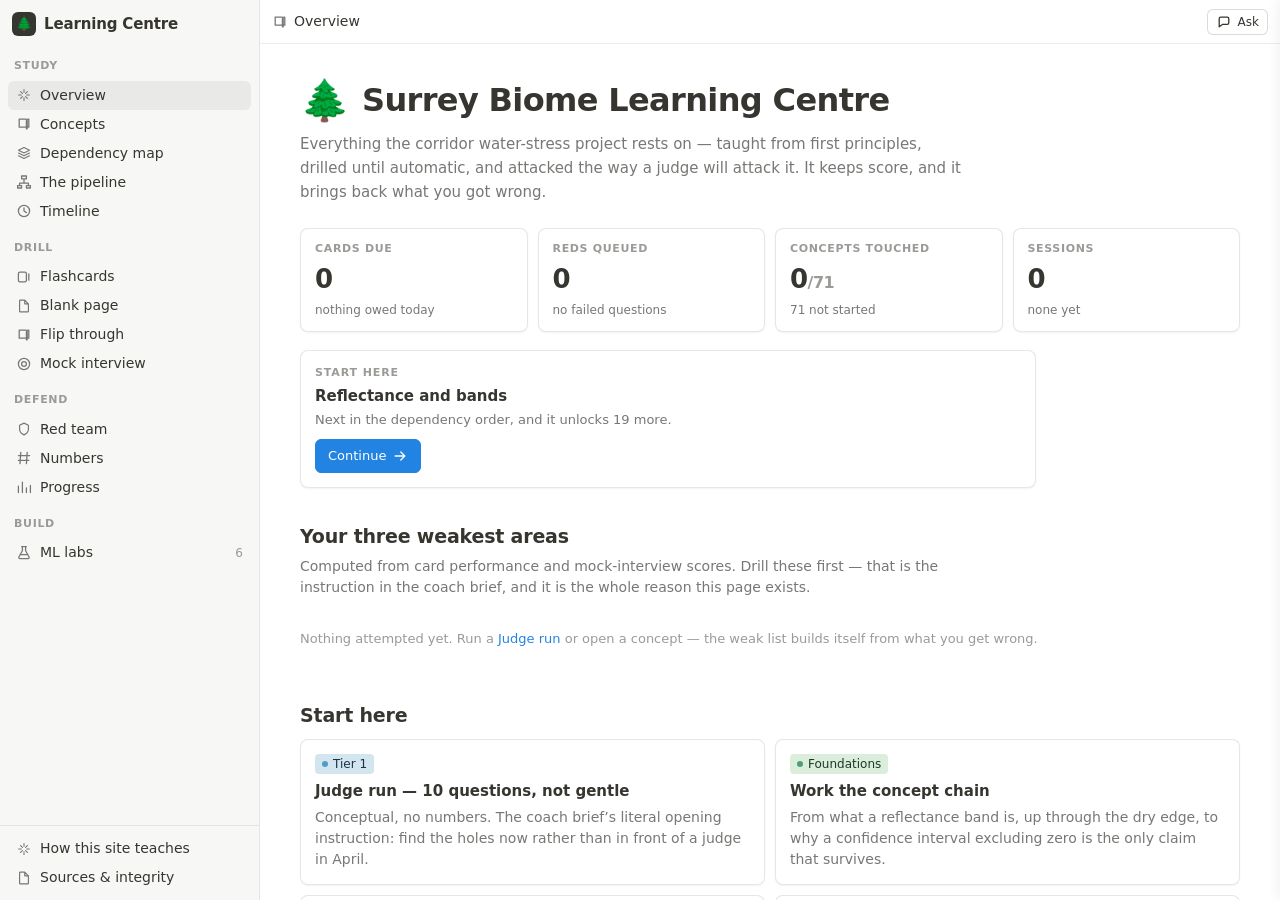
==== commit a86cb519: "Learning Centre: the pipeline view, the blank page, and a gate before reading Four additions to the " ====
--- a/docs/learn/index.html
+++ b/docs/learn/index.html
@@ -147,6 +147,9 @@
 .scroll{flex:1;overflow-y:auto}
 .page{padding:32px 40px 80px;max-width:1180px}
 .page.narrow{max-width:920px}
+/* The pipeline page carries a diagram and a side panel side by side, so it is
+   allowed past the 1180 the prose pages are held to. */
+.page.wide{max-width:1320px}
 
 .backdrop{position:fixed;inset:0;background:rgba(0,0,0,.2);z-index:30;display:none}
 
@@ -268,6 +271,19 @@
 }
 .ckrow.on .ckbox{background:var(--accent);border-color:var(--accent);color:#fff}
 .cklabel{flex:1;min-width:0;overflow:hidden;text-overflow:ellipsis;white-space:nowrap}
+/* The free-recall checklist reuses the picker row but needs two lines: the
+   point, and what a full answer to it contains. The picker's single-line
+   ellipsis would hide precisely the half you are scoring yourself against. */
+.ckrow.rc{align-items:flex-start;padding:8px;gap:10px;border-bottom:1px solid var(--line)}
+.ckrow.rc:last-child{border-bottom:none}
+.ckrow.rc .ckbox{margin-top:2px}
+.ckrow.rc .cklabel{white-space:normal;overflow:visible;text-overflow:clip;line-height:1.5}
+.ckrow.rc .ckq{display:block;font-weight:500}
+.ckrow.rc .cka{display:block;font-size:12.5px;color:var(--ink-soft);margin-top:3px}
+.ckrow.rc.on{background:var(--pill-green-bg)}
+.ckrow.rc.on .ckq{color:var(--pill-green-ink)}
+details.myrecall{margin:14px 0 22px;font-size:13px}
+details.myrecall summary{cursor:pointer;color:var(--ink-soft);font-size:12px}
 /* Flagged rows in the picker. The tint has to survive .ckrow:hover and the
    selected state, or the cue disappears exactly when you are interacting. */
 .ckrow.fl,.ckrow.fl:hover{background:var(--pill-orange-bg)}
@@ -657,6 +673,30 @@
   padding:12px 14px;margin:0 0 14px;font-family:ui-monospace,"SF Mono",Menlo,monospace;
   font-size:14px;overflow-x:auto;
 }
+/* The pretest gate and the self-explanation box. Deliberately the most
+   prominent thing on the page when they appear — they are the part of the
+   lesson that does the work, and reading is the part that feels like it. */
+.gate{
+  border:1px solid var(--line-strong);border-radius:var(--radius);
+  background:#fff;padding:18px 20px;margin:18px 0 26px;max-width:46rem;
+  box-shadow:0 1px 2px rgba(0,0,0,.04);
+}
+.gate.soft{background:var(--rail);box-shadow:none;margin:0 0 22px}
+.gate-q{font-size:17px;line-height:1.5;font-weight:500;margin:6px 0 10px}
+.gate-q code{font-size:.92em}
+.guessback{
+  border-left:3px solid var(--accent);background:#f7fbff;
+  padding:12px 16px;border-radius:0 6px 6px 0;margin:0 0 22px;max-width:46rem;
+}
+.gb-head{
+  display:flex;align-items:center;gap:6px;font-size:11px;font-weight:600;
+  text-transform:uppercase;letter-spacing:.05em;color:var(--ink-soft);margin-bottom:8px;
+}
+.gb-you{
+  margin:0;padding:0 0 0 12px;border-left:2px solid var(--line-strong);
+  font-size:14px;line-height:1.6;white-space:pre-wrap;
+}
+.gb-a{margin-top:12px;padding-top:12px;border-top:1px solid var(--line);font-size:13px;line-height:1.6}
 .layer-tabs{display:flex;gap:4px;margin:0 0 16px}
 .layer-tabs .tab{border:1px solid var(--line-strong);border-radius:6px;border-bottom-width:1px;margin:0;padding:4px 10px;font-size:13px}
 .layer-tabs .tab.on{background:var(--ink);color:#fff;border-color:var(--ink)}
@@ -669,10 +709,97 @@
 .node text{font-size:11px;fill:var(--ink);pointer-events:none}
 .edge{fill:none;stroke:var(--line-strong);stroke-width:1.2}
 
+/* ===========================================================================
+   PIPELINE DIAGRAM
+   The dependency map is small enough to take in whole; this one is not, so it
+   gets its own scroll pane with a sticky-ish stage gutter drawn into the SVG
+   rather than as DOM beside it — a separate label column would have to be kept
+   in vertical sync with the diagram through every zoom and scroll, and would
+   not survive being exported as an image.
+   =========================================================================== */
+/* Two columns, and the left one is allowed to be as narrow as it must be —
+   minmax(0,1fr) rather than 1fr, or the SVG's intrinsic width would set the
+   floor and put the grid itself into overflow. */
+.pipegrid{display:grid;grid-template-columns:minmax(0,1fr) 360px;gap:20px;align-items:start;margin-top:12px}
+.pipeside{position:sticky;top:0;align-self:start;max-height:calc(100vh - 110px);overflow:auto}
+/* 1400, not the ~1080 a content-width guess suggests: the rail takes 260 and the
+   page padding another 80 before the grid sees any of it, so a 1180 viewport
+   leaves the diagram 440px and scales the labels into illegibility. Below this
+   the panel goes under the diagram, which costs the side-by-side reading and
+   keeps the diagram readable — the right trade in that order. */
+@media(max-width:1400px){
+  .pipegrid{grid-template-columns:minmax(0,1fr)}
+  .pipeside{position:static;max-height:none}
+  .pipeside .card{max-width:46rem}
+}
+.pipewrap{border:1px solid var(--card-line);border-radius:var(--radius);background:#fff;overflow:hidden;max-width:920px}
+/* No horizontal scroll, ever: the SVG takes the column's width and its height
+   follows from the viewBox. */
+.pipewrap svg{display:block;width:100%;height:auto}
+.pnode rect{transition:fill .12s,stroke .12s}
+.pnode:hover rect{stroke:var(--accent);stroke-width:2}
+/* 11px rather than the 11.5 the rest of the page uses for small labels: the
+   node is 150 wide with 10 of padding, and the authored titles run to 21
+   characters. At 11.5 the widest of them touch the box edge. */
+.pnode .pt{font-size:11px;font-weight:600;fill:var(--ink);pointer-events:none}
+.pnode .ps{font-size:9.5px;fill:var(--ink-soft);pointer-events:none}
+/* Selection is drawn as a ring on the node plus a dim on everything unrelated.
+   Dimming rather than hiding keeps the shape of the pipeline legible while you
+   read one step of it — you can still see where the step sits. */
+.pnode.on rect{stroke:var(--ink);stroke-width:2.2}
+.pipe.sel .pnode.dim{opacity:.24}
+.pipe.sel .pedge.dim{opacity:.12}
+.pedge{fill:none;stroke:var(--line-strong);stroke-width:1.2}
+.pedge.hot{stroke:var(--accent);stroke-width:2}
+.pedge.dash{stroke-dasharray:4 3}
+.plane{font-size:10px;fill:var(--ink-faint);letter-spacing:.06em;text-transform:uppercase;font-weight:600}
+.pband{fill:var(--rail)}
+.pstar{font-size:11px;fill:var(--pill-yellow-dot)}
+/* The stat chips under a step. Tabular numerals so a column of them lines up. */
+.pnums{display:flex;flex-wrap:wrap;gap:6px;margin-top:12px}
+.pnum{
+  border:1px solid var(--line);border-radius:6px;background:var(--rail);
+  padding:4px 9px;font-size:12px;line-height:1.35;
+}
+.pnum b{display:block;font-size:10px;font-weight:600;text-transform:uppercase;
+  letter-spacing:.06em;color:var(--ink-faint)}
+.pnum span{font-variant-numeric:tabular-nums}
+.pio{
+  display:flex;gap:10px;align-items:flex-start;flex-wrap:wrap;margin:12px 0 0;
+  font-size:12.5px;color:var(--ink-soft);
+}
+.pio div{flex:1 1 200px;min-width:0}
+.pio b{display:block;font-size:10px;font-weight:600;text-transform:uppercase;
+  letter-spacing:.06em;color:var(--ink-faint);margin-bottom:2px}
+/* Panel chrome. The card is the positioning context for the clear-selection
+   affordance, which is a link to #/pipeline rather than a button because
+   selection lives in the route. */
+.pipeside .card{position:relative}
+.pclose{
+  position:absolute;top:9px;right:9px;width:22px;height:22px;border-radius:5px;
+  display:grid;place-items:center;color:var(--ink-faint);font-size:17px;line-height:1;
+  text-decoration:none;
+}
+.pclose:hover{background:var(--hover);color:var(--ink)}
+.pipeside .sec{font-size:13px;margin-top:18px}
+.pipeside .prose p{margin:0 0 9px}
+.pipeside .pnum{font-size:11.5px}
+.pipeside .note{font-size:12.5px}
+
 /* flashcard + interview surfaces */
 .stage{max-width:46rem}
 .face{font-size:19px;line-height:1.55;font-weight:500;margin:0 0 6px}
 .reveal{border-top:1px dashed var(--line-strong);margin-top:16px;padding-top:16px}
+/* Confidence buttons are taller than an ordinary button because the hint under
+   the label is doing real work — it is what stops "I know this" drifting into
+   "this looks familiar". */
+.btn.conf{flex-direction:column;align-items:flex-start;gap:1px;padding:7px 12px;text-align:left}
+.btn.conf .chint{font-size:11px;font-weight:400;opacity:.72}
+.claim{
+  display:flex;gap:10px;align-items:baseline;flex-wrap:wrap;
+  margin:0 0 14px;padding-bottom:12px;border-bottom:1px solid var(--line);
+}
+.claim .faint{font-size:12px;flex:1;min-width:14rem}
 .rubric{list-style:none;padding:0;margin:8px 0 0}
 .rubric li{display:flex;gap:8px;align-items:flex-start;padding:4px 0;font-size:13px;line-height:1.55}
 .rubric input{margin-top:3px;accent-color:var(--accent)}
@@ -690,6 +817,66 @@
   display:block;
 }
 
+/* the bullet digest */
+details.notes{
+  border:1px solid var(--line-strong);border-radius:var(--radius);
+  background:var(--rail);margin:0 0 22px;max-width:46rem;
+}
+details.notes > summary{
+  display:flex;align-items:center;gap:8px;cursor:pointer;padding:11px 14px;
+  list-style:none;user-select:none;border-radius:var(--radius);
+}
+details.notes > summary::-webkit-details-marker{display:none}
+details.notes > summary:hover{background:var(--hover)}
+details.notes[open] > summary{border-bottom:1px solid var(--line);border-radius:var(--radius) var(--radius) 0 0}
+.nt-h{font-size:13.5px;font-weight:600}
+.nt-s{font-size:12px;color:var(--ink-faint);flex:1;min-width:0}
+/* A caret that turns, so the control reads as a control rather than a heading. */
+details.notes > summary::after{
+  content:"›";font-size:16px;color:var(--ink-faint);transition:transform .15s;
+}
+details.notes[open] > summary::after{transform:rotate(90deg)}
+.notelist{margin:0;padding:12px 18px 4px 32px;font-size:14.5px;line-height:1.6}
+.notelist li{margin:0 0 10px}
+.notelist li::marker{color:var(--ink-faint)}
+.notelist strong{font-weight:600}
+.notelist code{font-size:.9em}
+.nt-foot{
+  font-size:12px;color:var(--ink-faint);margin:0;padding:4px 18px 12px;
+  line-height:1.55;
+}
+@media(max-width:640px){
+  .nt-s{display:none}                      /* the subtitle is the first thing to go */
+  .notelist{padding-left:26px;font-size:14px}
+}
+/* autoplay countdown */
+.autocard{position:relative;overflow:hidden}
+.autoStrip{margin-top:12px;padding-top:10px;border-top:1px solid var(--line)}
+.auto-row{display:flex;gap:10px;align-items:center;flex-wrap:wrap}
+.auto-txt{font-size:12px;color:var(--ink-soft);flex:1;min-width:12rem}
+.auto-txt b{font-variant-numeric:tabular-nums;color:var(--ink);font-weight:600}
+.auto-rail{height:3px;border-radius:999px;background:var(--pill-grey-bg);overflow:hidden;margin-bottom:8px}
+.auto-rail > i{display:block;height:100%;width:0;background:var(--accent);border-radius:999px}
+/* The bar only animates once the card is armed, so an un-armed card shows an
+   empty rail rather than a countdown that already ran. */
+.autocard.counting .auto-rail > i{animation:autofill 3s linear forwards}
+.autocard.stopped .auto-rail > i{animation:none;width:0}
+.autocard.stopped{opacity:.92}
+@keyframes autofill{from{width:0}to{width:100%}}
+@media(prefers-reduced-motion:reduce){
+  .autocard.counting .auto-rail > i{animation:none;width:100%}
+}
+/* method page */
+.mth{padding:22px 0;border-bottom:1px solid var(--line);max-width:46rem}
+.mth:last-of-type{border-bottom:none}
+.mth-h{font-size:19px;font-weight:600;margin:0 0 4px;letter-spacing:-.01em}
+.mth-where{font-size:12.5px;color:var(--ink-faint);margin:0 0 12px}
+.mth-ev{
+  border-left:3px solid var(--pill-purple-dot);background:var(--pill-purple-bg);
+  padding:9px 14px;border-radius:0 6px 6px 0;font-size:13px;line-height:1.6;margin-top:4px;
+}
+.mth-ev .eyebrow{display:block;margin-bottom:3px}
+.mth-note{font-size:13px;color:var(--ink-soft);line-height:1.6;margin:12px 0 0}
 .srcrow{display:flex;gap:10px;padding:6px 0;border-bottom:1px solid var(--line);font-size:13px}
 .srcrow:last-child{border-bottom:none}
 .srcrow code{background:none;padding:0;color:var(--ink-soft)}
@@ -709,6 +896,9 @@
     </div>
     <div class="rail-scroll nsb" id="nav"></div>
     <div class="rail-foot">
+      <button class="navrow" data-go="method">
+        <span class="ico" data-ico="spark"></span> How this site teaches
+      </button>
       <button class="navrow" data-go="sources">
         <span class="ico" data-ico="file"></span> Sources &amp; integrity
       </button>
@@ -769,7 +959,8 @@
   arrow:     "M4 10h12 M11 5l5 5-5 5",
   spark:     "M10 2v4M10 14v4M2 10h4M14 10h4M4.9 4.9l2.8 2.8M12.3 12.3l2.8 2.8M15.1 4.9l-2.8 2.8M7.7 12.3l-2.8 2.8",
   ask:       "M4 6a2 2 0 0 1 2-2h8a2 2 0 0 1 2 2v5a2 2 0 0 1-2 2H8l-4 3z",
-  flask:     "M8 2v5.2L3.6 15A1.5 1.5 0 0 0 4.9 17h10.2a1.5 1.5 0 0 0 1.3-2L12 7.2V2 M7 2h6 M6.2 12h7.6"
+  flask:     "M8 2v5.2L3.6 15A1.5 1.5 0 0 0 4.9 17h10.2a1.5 1.5 0 0 0 1.3-2L12 7.2V2 M7 2h6 M6.2 12h7.6",
+  flow:      "M7 2.5h6v3.5H7z M2 14.5h5v3H2z M13 14.5h5v3h-5z M10 6v5.5 M4.5 14.5v-3h11v3"
 };
 /* Optical size correction. The paths were drawn to different extents — `spark`
    and `layers` reach the full 2–18 of the viewBox while `cards` and `book` stop
@@ -1799,6 +1990,35 @@
 "It shows up here in at least three places. The verdict label depends on the coarse **cell size** (4 vs 12 vs 25 km). The cell **anchoring** matters, which is why §2.5 specifies `⌊x/c⌋, ⌊y/c⌋` against the EPSG:26910 origin and notes that a half-cell shift would change the partition. And the two extents use different analysis units entirely — corridors of 39.7 m effective width against stands of 94.8 m — which is Limitations item 10.\n\n"+
 "The project's response is not to solve it, which is impossible, but to report results across multiple cell sizes so a reader can see how much the conclusion moves."
 },
+{
+  id:"assumption-not-accuracy", group:"design",
+  prereqs:["model-a-vs-b","negative-r2","paired-difference"],
+  sourceDoc:"docs/preprint/latex/main.tex · §1.2",
+  title:"Why not just build the best model?",
+  analogy:
+"You are asked whether premium fuel makes your car faster. You test it on the same car, same track, same driver, and the car is slow on both runs — because it is a slow car. You have still answered the question you were asked, and answered it better than someone who swapped in a faster car at the same time and can no longer say which change did what.",
+  plain:
+"This is the objection that lands hardest, and it is the right instinct: if Model A has an R² of −0.138 and Model B manages +0.003, both are useless. So why compare two useless models instead of going and building one that works?\n\n"+
+"Three answers, and they stack.\n\n"+
+"**The assumption sits upstream of any model.** §1.2 says what it does: it *“drives real decisions about what data to acquire and what to spend.”* Someone chooses whether to buy or compute a fine climate surface instead of using the coarse field they already have — and that choice is made before anyone knows whether a model will work at all. The assumption is load-bearing whether or not anything downstream succeeds.\n\n"+
+"**The result is the difference, not the level.** The claim is never “Model B is good.” It is “the fine data bought nothing.” That is a subtraction, and whatever makes the problem hard subtracts out of it.\n\n"+
+"**Chasing accuracy would have destroyed the test.** The moment you add whatever makes the model work, you no longer know which change did what.",
+  depth:
+"**Why pairing survives two bad models.** Both arms see identical folds, identical seeds, identical hyperparameters, identical target; the only difference is the spatial resolution of the predictors. So the difficulty of the problem is common to both and cancels. The reported quantity is ΔRMSE **+0.00093**, CI **[+0.00021, +0.00170]**, excluding zero in **32 of 32** seed runs — an interval that is stable precisely because it never depended on either model being good. See [[paired-difference]].\n\n"+
+"**Why a tuned model would have answered a different question.** A model built for accuracy would reach for elevation, terrain and stand structure. Every one of those is barred, and for reasons specific to this experiment:\n\n"+
+"- **Elevation** is ClimateBC's *input*, not a climate variable. Terrain is exactly what the coarsening does not blur, so Model A would win on terrain and the result would say nothing about climate resolution. See [[leakage-discipline]].\n"+
+"- **NDVI, SWCI and LST** are what CDEI is *built from*. See [[circularity-exclusion]].\n\n"+
+"A model that scored well would have scored well for reasons unrelated to the hypothesis. The experiment's power comes from the fact that exactly one thing varies.\n\n"+
+"**The project did chase accuracy — in a separate analysis, on purpose.** Asking “if not climate, then what?” is a different question with a different design, and it got one: climate alone reaches CV R² **−0.138** (**40%** of folds positive), terrain **−0.085** (**44%**), stand structure **+0.004** (**68%**), terrain + structure **+0.029** (**80%**), and adding climate back on top makes it **worse**, +0.029 → **+0.020** (**60%**).\n\n"+
+"So the best available model is terrain plus stand structure, it is the only family with positive skill, and climate actively degrades it. That is a real finding, and it is still weak — **R² +0.03 to +0.04**, reported as directional rather than as a usable predictor.\n\n"+
+"**Where the objection retains force.** It is not fully answered, and pretending otherwise is the trap. `MIN_SKILL_R2 = 0.0` exists exactly because comparing two failures can be vacuous — that is why Surrey returned INCONCLUSIVE rather than a verdict. At the transect Model B clears the bar at **+0.0035**, which is barely; at a 12 km cell it is **−0.0027** and the label flips while the paired interval does not. See [[skill-gate]].",
+  whyThisChoice:
+"Framing the paper around an assumption rather than a model is what makes a negative result publishable and useful. “I could not build a good model” is a fact about one student's afternoon. “Fine climate data does not improve this prediction, and here is the paired interval” is a fact about the data product, and it transfers to anyone else deciding what to buy.",
+  rejectedAlternative:
+"Adding terrain and stand structure to both arms until something scored well. It would have produced a better-looking results section and an uninterpretable experiment — the two models would then differ in climate resolution *and* be dominated by predictors that resolution does not touch, so a null difference would prove nothing and a positive one would be unattributable.",
+  trap:
+"Do not answer this with “but the paired difference is significant” and stop. That is true and it is half the answer. The complete answer names the limit as well: at least one model has to clear the skill gate for the comparison to be admissible, Model B clears it by 0.0035, and that is thin enough to be listed as a bounded weakness rather than a closed one."
+},
 
 /* ---------- DOMAIN -------------------------------------------------------- */
 {
@@ -1852,6 +2072,522 @@
 "Two resolution traps worth remembering: Crossref **first hits** were the wrong record twice (Meyer & Pebesma returned an author-response stub; a search for “SoilTemp” returned a different Lembrechts commentary), so always resolve by DOI. And do not cite 10.1073/pnas.2320424121 as the space-for-time source — that is Angert's commentary; the primary study is Perret, Evans & Sax, PNAS 121(1):e2304404120."
 }
   /*END-CONCEPTS*/];
+
+  /* ===========================================================================
+     CONTENT: NOTES — the collapsible bullet digest of each concept
+
+     One entry per concept id, distilled **from that concept's `depth` field**
+     and from nothing else. The rule while writing these was: every load-bearing
+     claim survives, every number survives verbatim, and only the connective
+     prose is dropped. What you lose is the argument's rhythm; what you keep is
+     everything the argument asserts.
+
+     That promise is enforced rather than trusted. `selfCheck` extracts every
+     number from `depth` and every number from the notes and reports any that
+     went missing, so a distillation that quietly drops a figure shows up in the
+     console instead of only being noticed in front of a judge.
+
+     These are a revision surface, not a replacement for the prose. The prose is
+     where the reasoning is; the bullets are where the claims are. If you can
+     only recall the bullets, you can recite the project but not defend it.
+     =========================================================================== */
+  var NOTES = {
+
+  /* --- remote sensing --- */
+  "reflectance":[
+    "**Four of Sentinel-2's 13 bands** are used here: `B04` red (665 nm), `B08` near-infrared (842 nm), `B11` SWIR (1610 nm), `B12` SWIR (2190 nm).",
+    "**The resolutions differ.** Red and NIR come at 10 m; both SWIR bands at 20 m.",
+    "**The file does not store reflectance.** It stores a scaled integer — a digital number. Recover reflectance with `DN / 10000`, after any offset has been removed.",
+    "That last clause is the whole of [[boa-offset]], and it is where this project once went badly wrong.",
+    "**“Bottom of atmosphere” (BOA, Level-2A) means the atmospheric scattering is already modelled out**, so you are seeing the surface. Top-of-atmosphere (L1C) is not, and is unusable for a vegetation index without further correction."
+  ],
+  "band-ratio":[
+    "**The normalised-difference form is `(A − B) / (A + B)`**, bounded in [−1, +1] no matter what A and B are.",
+    "**Multiplicative factors cancel exactly**: `(kA − kB)/(kA + kB) = (A − B)/(A + B)`. Sun angle, thin haze and topographic shading all scale every band together, so all three drop out.",
+    "**Additive constants do not cancel.** The numerator `A − B` is immune to a constant added to both; the denominator is not.",
+    "**Worked on dense conifer** — red 0.025, NIR 0.30, NDVI 0.846: halve the light (red 0.0125, NIR 0.15) → 0.1375 / 0.1625 = **0.846**, unchanged; add 0.05 to both → **0.647**; subtract 0.05 → **1.22**, outside NDVI's legal range, and clipping the negative red to zero gives exactly **1.000**.",
+    "**So adding dilutes the index and subtracting inflates it** — systematically, and in the direction that looks like a healthier forest. That asymmetry is the mechanism behind [[boa-offset]]."
+  ],
+  "ndvi":[
+    "**`NDVI = (B08 − B04) / (B08 + B04)`.** Over the corrected Surrey panel it spans **0.244 to 0.908**, median **0.768**.",
+    "**Its central weakness is saturation.** Once a canopy closes, more leaf area barely moves either band, so NDVI flattens near its ceiling and stops discriminating — two forests of very different leaf-area index can return nearly the same value.",
+    "**It plays three separate roles here, and mixing them up is a real risk:** (1) an input to the dry edge and therefore to CDEI; (2) the variable used to *diagnose* the canopy-density confound; (3) a variable deliberately **not** used as a predictor, because predicting CDEI from NDVI would be circular."
+  ],
+  "swci":[
+    "**`SWCI = (B11 − B12) / (B11 + B12)`** — both Sentinel-2 shortwave-infrared bands, at 20 m. Median over the Surrey panel about **0.377**.",
+    "**This is a SWIR–SWIR ratio, and that is a point of citation discipline.** Gao (1996) defines NDWI as a NIR–SWIR ratio — a different band pair measuring a related but distinct quantity.",
+    "**Gao is cited in the preprint as a contrast, not as the source of SWCI.** Inverting that would be a misattribution inside the project's own methods section, and the coach brief names it as something to be tested on.",
+    "**The 20 m native resolution sets the effective resolution of the whole optical analysis** — there is no point resampling to 10 m when half the inputs cannot support it."
+  ],
+  "lst":[
+    "**Source: Landsat 8/9 Collection 2 Level-2, band `ST_B10`, at 30 m** — but the sensor's native thermal resolution is about **100 m** and the 30 m product is resampled, so fine spatial detail in it is interpolation rather than measurement.",
+    "**The scaling is applied by hand, not trusted to metadata**: `DN × 0.00341802 + 149.0 − 273.15` for degrees Celsius, because odc-stac does not consistently honour STAC scale/offset fields.",
+    "**Landsat's 16-day revisit is much sparser than Sentinel-2's ~5 days**, which is why the scene-level cloud threshold is loosened to 40% and the per-pixel QA mask does the real work.",
+    "**Over the transect, stand LST spans 16.1 to 38.8 °C** between stands, against roughly a **3 °C** standard deviation across Surrey — the elevation gradient shows up in the target, not only in the predictors."
+  ],
+  "boa-offset":[
+    "**ESA's metadata field is `BOA_ADD_OFFSET = −1000`**, used as `reflectance = (DN + BOA_ADD_OFFSET) / 10000`. In plain terms: the stored DN sits 1000 above the scaled reflectance, and you subtract 1000 once to recover it.",
+    "**Worked on dense summer conifer** (true red ≈ 0.025, NIR ≈ 0.30): stored on the pedestal as red 1250, NIR 4000 → subtract 1000 once → 250 and 3000 → NDVI **0.846**, correct. If the provider already subtracted, stored red 250 and NIR 3000 → subtracting again gives red **−750**, NIR 2000 → `clip(min=0)` → red **0** → NDVI **1.000**.",
+    "**Watch what the clip does.** With red at exactly zero NDVI reduces to `N/N`, so the NIR value cancels entirely and every affected pixel returns the *same* number regardless of what was on the ground. That is why **69%** of pixels agreed to five decimal places — they had stopped being measurements and become an algebraic identity.",
+    "**The pipeline no longer trusts the `earthsearch:boa_offset_applied` flag**, which is demonstrably wrong for some 2022 Element84 scenes.",
+    "**`boa_offset_per_time` measures the pedestal instead**: the 1st percentile of valid, cloud-masked red in raw DN. Dark targets — the Fraser River, Boundary Bay, deep shadow — have true red near zero, so they read the pedestal directly.",
+    "**The 800 DN threshold is calibrated against haze, not chosen for roundness.** Across summers 2022–2025, clear scenes with no offset read **44–178 DN**; one hazy scene, 2023-08-28, reads **502**; an offset-carrying scene reads **~1000**.",
+    "**Haze is itself an additive lift** — sunlight scattered into the sensor without touching the ground — so the probe has to separate two additive effects: residual haze up to ~500 DN and the storage pedestal at ~1000. A threshold of 500 would misread that August scene as carrying a pedestal. **800 clears the worst observed haze case with margin while staying well below a genuine offset.**",
+    "**Disagreements with metadata are logged, not silently overridden.** The observed failure: scenes flagged `False` carried red at ~400–500 DN over vegetation, identical to scenes flagged `True`. Trusting the flag subtracted 1000 from **five otherwise fine scenes**, pinned their NDVI at 1.0, and dragged the whole summer's median composite upward.",
+    "**On the Fraser Valley transect the measured offset is 0 DN**, independently confirming the correction holds on a second extent."
+  ],
+  "ndvi-saturation-artifact":[
+    "**The forensic signature is the thing to be able to describe.** It was not that many pixels were *high* — it was that **69%** sat at **exactly 1.000**. A physical process does not pile up on a bound to five decimal places; an arithmetic one does.",
+    "**`clip(min=0)` on red, followed by a ratio, is a value generator rather than a measurement.**",
+    "**Three consequences stand:** the saturation result is withdrawn and must never be cited; CDEI remained the Phase 3 target on its original Phase 1 grounding, because the correction changed the input values and not the rationale; and the offset is now measured per scene, so the class of error is closed rather than patched."
+  ],
+  "cloud-masking":[
+    "**Sentinel-2 uses the Scene Classification Layer with an explicit enumerated drop-list** (`BAD_SCL`), not a generic “clouds off”: classes 0, 1, 3, 8, 9, 10 and 11 are discarded (no-data, saturated, shadow, cloud medium/high, cirrus, snow), leaving 2, 4, 5, 6 and 7 (dark area, vegetation, bare soil, water, unclassified).",
+    "**Landsat unpacks `QA_PIXEL` bits 1–4 bitwise** for dilated cloud, cirrus, cloud and cloud shadow.",
+    "**Compositing differs by sensor on purpose: median for optical, mean for thermal.** Optical noise is skewed — a missed thin cloud is bright, and a median ignores it while a mean is dragged upward. Thermal noise is roughly symmetric, so a mean uses all the information.",
+    "**A maximum thermal composite, common in thermal work, would simply track the single clearest hot afternoon** rather than the summer.",
+    "**No-data must be NaN and never 0**, because NDVI and SWCI both legitimately take the value 0."
+  ],
+  "stac-cog":[
+    "**Two interchangeable STAC providers are configured** — Microsoft Planetary Computer and Element84 Earth Search — so a single vendor outage does not block the pipeline.",
+    "**That redundancy is also what exposed the BOA offset disagreement**, since the two providers do not treat it identically.",
+    "**Reads are chunked with dask**, which is why the Fraser transect job (2,841 km², 5072 × 1400 pixels at 20 m, two MGRS tiles) fit in memory at all and finished in roughly half an hour.",
+    "**Scenes are grouped by solar day before compositing**, so the two MGRS tiles Surrey straddles are mosaicked into one observation rather than counted as two."
+  ],
+  "sar-backscatter":[
+    "**Sentinel-1 transmits and receives in two polarisations**: **VV** (vertical out, vertical back) and **VH** (vertical out, horizontal back).",
+    "**VH arises from volume scattering** — the pulse bouncing around inside a canopy — so it rises with the amount of vegetation structure present.",
+    "**The pipeline takes summer-median VV and VH**, derives the vegetation indices, computes zonal means per corridor, and correlates them against the CDEI stress ranking with Spearman's rho.",
+    "**The result was negative, and it was kept.** That is the substance of [[canopy-confound]]."
+  ],
+  "rvi-crossratio":[
+    "**`RVI = 4·VH / (VV + VH)`**, and the cross-ratio is simply `VH / VV`.",
+    "**Against the CDEI stress ranking across 139 corridors over four summers:** RVI −0.066, +0.084, +0.012, −0.030; cross-ratio −0.076, +0.079, +0.006, −0.029.",
+    "**But raw VH backscatter against the ranking:** +0.373, +0.358, +0.364, +0.356 — and **VH against NDVI**: +0.615, +0.536, +0.557, +0.549.",
+    "**Read those four rows together and the conclusion is forced.** The vegetation-*condition* indices see nothing. The one radar quantity that does track the ranking is raw VH, and VH is itself tracking NDVI at about +0.55. So what agrees with the ranking is canopy density, not canopy water.",
+    "**Stable across all four summers**, which rules out a one-year artifact."
+  ],
+
+  /* --- GIS --- */
+  "crs-26910":[
+    "**The rule is enforced, not assumed.** `align.py` asserts that raster and vector are both in EPSG:26910 before it will do anything.",
+    "**Corridors are requested from the City's ArcGIS server with `outSR=26910`**, so they arrive natively in the analysis CRS and never pass through a reprojection at all.",
+    "**Two other systems appear only at the boundaries.** **EPSG:4326** (WGS84 lon/lat) solely because STAC search demands a lon/lat bounding box; **EPSG:3005** (BC Albers) because the provincial WFS serves VRI in it, so it is reprojected on arrival.",
+    "**The project seed is also 26910** — a small joke, but it makes every run reproducible from a number already in the codebase."
+  ],
+  "zonal-stats":[
+    "**The analysis unit is the corridor polygon and never the grid cell.** That is a standing repository convention.",
+    "**Each raster is aggregated to polygons independently**, because a 20 m optical grid and a 30 m thermal grid do not align, and pretending they do would invent detail the sensors never resolved.",
+    "**That per-polygon-first ordering is why CDEI is computed on polygon-level NDVI, SWCI and LST** rather than pixel by pixel: you cannot do pixel algebra across two grids that do not share a geometry without resampling one, and resampling thermal to 20 m manufactures precision that is not in the measurement.",
+    "**The join key at this stage is `objectid`, not `id`**, because `id` is not unique across the polygon layer — see [[gin-id-vs-objectid]]."
+  ],
+  "coverage-weighting":[
+    "**Implemented with `exactextract`**, which computes true geometric intersection areas rather than sampling.",
+    "**This is load-bearing, not a refinement.** Surrey's GIN corridors run **0.29 to 157.8 ha** (median **5.8**, mean **9.1**) and are long and narrow rather than compact.",
+    "**It is the shape, not the area, that creates the partial-pixel problem** at 20–30 m: a long thin polygon has an enormous perimeter-to-area ratio, so a large share of its pixels are edge pixels.",
+    "**The Phase 3b contrast is instructive.** VRI stands are far larger and more compact — coverage fraction median **1.00**, no stand below **0.5** — so the thin-corridor problem simply disappears at the transect."
+  ],
+  "coverage-frac":[
+    "**`coverage_frac = valid_px / expected_px`**, where `expected_px = polygon_area / pixel_area`.",
+    "**The subtlety is the denominator: pixel area is recomputed from each raster's actual pixel size**, never taken from a constant.",
+    "**A 30 m Landsat pixel has nine times the area of a 10 m Sentinel-2 pixel**, so reusing the optical constant for thermal would understate thermal coverage ninefold and make well-observed polygons look unmeasurable.",
+    "**Each raster therefore carries its own coverage fraction**, because optical and thermal coverage genuinely differ — different revisit intervals, different cloud masks, different pixel sizes."
+  ],
+  "mixed-pixels":[
+    "**Two responses, one structural and one empirical.**",
+    "**Structurally**, corridors are buffered **inward** before any statistics are taken — see [[inward-buffer]].",
+    "**Empirically, the objection was tested directly.** If mixed pixels drove the result, narrow corridors would systematically read differently from wide ones. Corridor width against CDEI gives **ρ = −0.038, p = 0.64** — no relationship at all.",
+    "**That is Limitations item 11**, and one of the few limitations recorded as *checked and found not to bite*.",
+    "**The effective analysis widths are worth carrying**: **39.7 m** for Surrey corridors against **94.8 m** for transect stands. The two extents are not measuring the same kind of object — Limitations item 10."
+  ],
+  "inward-buffer":[
+    "**Corridors whose geometry collapses under the buffer are not dropped.** They keep their original shape and get a `too_thin = True` flag.",
+    "**The count of those is itself treated as a finding**, because it answers “how many of Surrey's corridors are simply unmeasurable at 10 m resolution?”",
+    "**That is a deliberate philosophy.** Dropping difficult cases would improve every summary statistic on the page while hiding the limitation that produced the improvement.",
+    "**Limitations item 10 discusses the buffer convention.** An outside reviewer raised the 5 m asymmetry as an uncontrolled variable; it is already answered there, with both conventions reported."
+  ],
+  "representative-point":[
+    "**`representative_point()` is guaranteed by construction to return a point inside the polygon**, at some cost in elegance — it is not the geometric centre of anything.",
+    "**For a compact polygon the distinction is academic.** For this dataset it is not, and the failure would have been silent: ClimateBC would have returned perfectly plausible values for a point in the neighbouring subdivision.",
+    "**Because ClimateBC downscales on elevation, an off-polygon point is not merely misplaced** — it can sit at a different elevation, which is exactly the input the whole downscaling turns on."
+  ],
+  "gin-id-vs-objectid":[
+    "**The identifier question was settled empirically, not by reading documentation** — by cross-tabulating against the City's published Appendix J on four shared attributes.",
+    "**Joined on `id`: agreement of 95.8% to 99.3%** (ecological value and development risk 97.9%, corridor type 95.8%, target width 99.3%).",
+    "**Joined on `objectid`: 33.8%** — indistinguishable from chance.",
+    "**`parse_appendix_j.py` re-verifies the key on every run** and raises if the relationship inverts, so the error cannot silently return.",
+    "**The consequence was a 49-edit pass through the manuscript.** Roughly five places had the wrong *number* (facts about the City became 144); roughly forty had the right number with the wrong *noun* (`corridor-summers` became `polygon-summers`).",
+    "**Table 1 was a polygon top-10 labelled “Corridor” with objectids**, and it listed GIN 14 twice — at ranks 1 and 5, with two different stress values."
+  ],
+  "modelling-vs-reporting-unit":[
+    "**Both files ship.** `corridor_stress_ranking.csv` has 144 corridors plus the City's own recommendation text; `polygon_stress_ranking.csv` has the 153 polygons in full detail.",
+    "**The obvious objection is leakage** — splitting a corridor across cross-validation folds would leak information between train and test.",
+    "**It was checked: zero split corridors straddled a block in any of five repeats**, so the published results stand as computed.",
+    "**One place the language is deliberately left as “between-corridor”**: the ranking caveats in §3.4, §3.5, §5 and Limitations item 1. That ranking is *delivered* at corridor level and inherits the canopy confound, and rewriting those to “between-polygon” would read as though the corridor ranking had escaped it."
+  ],
+
+  /* --- the CDEI index --- */
+  "feature-space":[
+    "**This is a well-established family of methods.** The classical version plots land surface temperature against NDVI and produces a triangle or trapezoid, with a “dry edge” along the top (hot, water-limited) and a wet edge along the bottom.",
+    "**Moran (1994), Carlson & Ripley (1997) and Sandholt's TVDI (2002)** are the lineage the preprint cites.",
+    "**This project inverts the picture.** It plots **SWCI against NDVI**, and because SWCI *increases* with canopy water while temperature *decreases* with it, the dry edge becomes the **lower** envelope of the cloud with a **positive** slope — rather than the upper envelope with a negative one.",
+    "**That inversion is worth being able to state out loud**, because anyone who knows the classical trapezoid will read the figure with the wrong orientation in mind."
+  ],
+  "dry-edge":[
+    "**The fit is deliberately robust rather than naive.** NDVI is divided into **12 equal-frequency (quantile) bins** — equal counts, not equal widths, so sparsely populated NDVI ranges do not get a bin of their own.",
+    "**Within each bin the 5th percentile of SWCI is taken, not the minimum.** A raw minimum would chase a single outlier per bin and make the line hostage to noise.",
+    "**Sparse bins are dropped**, and a least-squares line is fitted through the surviving bin points.",
+    "**The fit is done across all polygon-summers at once, never per year.** That is the single most consequential choice in the index.",
+    "**Why it matters:** a per-year fit would re-zero the index every summer, so a dry year and a wet year would each be measured against their own edge — and the between-year signal, the thing a drought monitor exists to detect, would be erased by construction.",
+    "**It also creates the project's most serious open weakness**, because a fixed line and a drifting cloud interact badly over a long record. See [[cdei-drift]]."
+  ],
+  "perpendicular-distance":[
+    "**If the dry edge is `SWCI = a + b·NDVI`**, the vertical gap for an observation is `SWCI_obs − (a + b·NDVI_obs)`, and the perpendicular distance is that gap divided by `√(1 + b²)`.",
+    "**The sign convention is fixed and matters everywhere downstream.** `dry_dist` is **positive on the wet side**, above the line.",
+    "**So low CDEI means more stressed**, and the corridor ranking is ascending CDEI expressed as a stress percentile where 100 is the most stressed.",
+    "**That geometry also gives the drift diagnostic its analytic prediction.** A shift in the panel's mean NDVI and SWCI translates into a shift in `dry_dist` of `(Δswci − b·Δndvi) / √(1 + b²)` — which is how the drift was confirmed to be geometry rather than sensor: predicted **0.0065**, observed **0.0077**."
+  ],
+  "rlst":[
+    "**Celsius has an arbitrary zero**, so a “ratio” of 21 °C to 20 °C (1.05) and of 294 K to 293 K (1.003) are different numbers describing the same physical change. Only the Kelvin version is meaningful.",
+    "**The cost of doing it correctly is real and is reported rather than hidden.** Because summer surface temperatures in Kelvin all sit near 290–310, the ratio barely moves — RLST is a gentle modulation by construction.",
+    "**How gentle is the point. CDEI correlates with `dry_dist` alone at ρ = +0.99997.** The thermal term carries essentially no between-polygon information at all.",
+    "**That is Limitations item 3**, and after an outside review it was moved forward to §2.2 — the point where RLST is defined — rather than being disclosed only after the maps that depend on it."
+  ],
+  "cdei":[
+    "**`CDEI = dry_dist / RLST`**, one value per polygon per summer.",
+    "**The name has a history worth knowing.** It was called **TVWSI** in earlier drafts until an audit found that name belongs to Joshi et al. (2021), *Remote Sensing* 13(22):4635. It was renamed to CDEI.",
+    "**The dataframe column is still `tvwsi`**, because the cached panels were built under the old name and renaming the field would invalidate them. `tvwsi` the column and CDEI the index are the same quantity.",
+    "**Panel sizes: 612 rows over Surrey** (153 polygons × 4 summers, 2022–2025) **and 1,200 rows over the transect** (300 VRI stands × 4 summers).",
+    "**The extended Surrey record reaches 1,377 polygon-summers** across nine summers, 2017–2025."
+  ],
+  "frozen-reference":[
+    "**Both the dry edge and the RLST baseline are properties of the panel they were fitted on.**",
+    "**A naive extension from four summers to nine moved every already-published CDEI value** by a median of **8.1% of a standard deviation**, and shifted the dry-edge coefficients printed in the paper and in Figure 1.",
+    "**Frozen mode reproduces the canonical years bit-exactly** — a difference of **0.000e+00** on all six derived columns — asserted as a check before anything downstream is compared.",
+    "**Conceptually this is the stronger claim.** Applying a fixed index to new summers is an **out-of-sample application**; refitting and re-reporting is a new description of a new dataset."
+  ],
+  "cdei-drift":[
+    "**The numbers make the mechanism unusually clear.** Between the two halves of the record, mean NDVI differs by **+0.014** (p = 0.40) and mean SWCI by **−0.005** (p = 0.12). **Neither difference is statistically significant.**",
+    "**Yet the dry-edge geometry converts those two non-significant shifts into a 0.51 standard deviation shift in `dry_dist`, at p = 1 × 10⁻¹⁷.**",
+    "**The arithmetic checks out**: `(Δswci − b·Δndvi)/√(1+b²)` predicts **0.0065** against **0.0077** observed.",
+    "**Four alternative mechanisms were ruled out by test rather than by argument**: the frozen RLST baseline (refitting it leaves the result null), the thermal term entirely (`dry_dist` alone collapses identically), a code-version difference in the imagery (2022/2023 rasters rebuilt with current code are bit-identical, **r = 1.00000**), and any significant shift in the input bands.",
+    "**And part of it is still unexplained.** Within the five earlier summers the moisture correlation is not merely displaced, it is *absent*: **r = −0.04, p = 0.28**. Two dry summers, **2018 and 2021**, read as unstressed and nobody knows why."
+  ],
+  "canopy-confound":[
+    "**The direct measurement is CDEI against NDVI, ρ = −0.347, n = 153 polygons** (reported as −0.35 in the abstract). Greener polygons read as more stressed.",
+    "**At the transect the same confound measures ρ = −0.314 against stand NDVI, n = 300** — essentially the same magnitude, which is itself informative: the confound is a property of the index, not of Surrey.",
+    "**But the sharper derived objection does not hold.** The claim that the central A-vs-B finding is therefore really about canopy density was tested: residualising CDEI on 24 independent VRI attributes does not weaken the result, it **strengthens** it. See [[residualisation]].",
+    "**Two facts constrain the confound further**: crown closure correlates at only **+0.180**, height and age at about **0**, and land-cover class explains just **2.7%** of between-stand CDEI variance.",
+    "**So the confound runs along greenness, not along stand type.**"
+  ],
+
+  /* --- climate --- */
+  "climate-normal":[
+    "**The intended baseline was 1971–2000.** The ClimateBC web API turned out to serve only **Normal_1961_1990**, so every anomaly in this project is taken against **1961–1990** instead.",
+    "**That is a documented deviation from the plan, not a silent substitution.**",
+    "**It matters because 1961–1990 is a cooler baseline than 1971–2000**, so anomalies computed against it run systematically warmer.",
+    "**Since the analysis uses anomalies as predictors rather than reporting them as climate findings, a constant offset is absorbed by the model** — but the choice is disclosed rather than assumed harmless."
+  ],
+  "climate-anomaly":[
+    "**Every climate variable enters the predictor set as a level *and* as an anomaly**, with one exception: solar radiation gets a level but no anomaly twin, because at a single latitude it is very nearly constant between summers and the anomaly would be noise around zero.",
+    "**There is a structural irony here that becomes the project's central diagnosis.** Anomalies are almost purely temporal quantities — strong between years, weak between places. Levels carry the spatial information.",
+    "**Over Surrey the target varies mostly in space**, so the anomalies, which look like the more sophisticated feature, are exactly the ones with nothing to contribute. See [[orthogonal-axes]]."
+  ],
+  "climatebc-downscaling":[
+    "**Effective resolution is roughly 375–750 m** — but the honest framing is that it is set by the **digital elevation model you feed it**, not by any property of the climate product. Give it a coarse DEM and the scale-free claim degrades accordingly.",
+    "**Elevation is therefore not a convenience, it is the lever the whole method turns on.**",
+    "**The DEM is Copernicus GLO-30**, fetched via Planetary Computer STAC with retry-and-backoff and a fallback to the raw AWS COG tile bucket — because a DEM failure at minute zero kills a 33-hour unattended acquisition run.",
+    "**Variables fetched span annual and seasonal sets**: **CMD** (climatic moisture deficit), **Eref** (reference evaporation), **AHM** and **SHM** (annual and summer heat-moisture indices), **DD18** (degree-days above 18 °C), plus Tmax, Tmin, PPT and radiation.",
+    "**Summer (`_sm`) variables are fetched first**, because they carry the water-stress hypothesis."
+  ],
+  "climate-vars":[
+    "**These are the variables whose behaviour produces the orthogonal-axes diagnosis**, so their variance structure is worth carrying in your head.",
+    "**Over Surrey, between-year sd against between-corridor sd:** CMD_sm **77.53 vs 7.63** → **10.2× more temporal than spatial**; PPT_sm **73.04 vs 11.60** → 6.3× temporal.",
+    "**And the rest are all temporal too**: Tmin_sm **2.7×**, Rad_sm **2.5×**, DD18_sm **2.4×**, Eref_sm **2.3×**, Tmax_sm **2.3×**.",
+    "**At the transect the leading predictors by variance lost under coarsening are Eref, Tmax and CMD**, which shed **58–68%** of their spatial variance at a 25 km cell.",
+    "**The API fails silently rather than loudly.** A malformed period request returns **−9999**, or the degenerate triple **MAT = 0 / MAP = 1 / AHM = 10000**. `validate_record` rejects those before they can reach a model."
+  ],
+  "rate-limited-acquisition":[
+    "**Four design consequences, each defensible engineering in its own right.**",
+    "**A token-bucket limiter paced at 48/hour**, under the observed ceiling.",
+    "**A permanent disk cache in `data/raw/climatebc/`**, so re-running is free for anything already fetched and interruption costs nothing.",
+    "**Corridor-major job ordering** — all periods for corridor 1, then all for corridor 2. A partial run therefore yields a *complete* panel for the first k corridors rather than holes scattered across every corridor.",
+    "**Atomic write-then-rename**, so a kill mid-write cannot leave a truncated cache entry that would be read back as valid.",
+    "**`complete_panel` keeps only units that have every study year *and* the normal**, so an unbalanced panel cannot silently over-weight the well-covered corridors.",
+    "**A practical note that cost real time:** the machine has to stay awake. A system sleep freezes the process and silently adds hours, which is why runs are wrapped in `caffeinate -s`."
+  ],
+  "bec-zone":[
+    "**The 300 transect stands are sampled from 12,168 candidates**, stratified by **BEC zone × easting quintile** with **√n proportional allocation**.",
+    "**Plain proportional allocation would have spent roughly 77% of the sampling budget on lowland Coastal Western Hemlock**, because that is where most of the stands are, leaving the montane band essentially unsampled — destroying the elevation gradient that was the entire reason for building a transect.",
+    "**Equal allocation would have over-weighted rare zones.** The square-root rule is the standard compromise between the two."
+  ],
+
+  /* --- statistics & ML --- */
+  "residual":[
+    "**`residual = observed − predicted`.** Positive means the model under-predicted.",
+    "**The structure of the residuals matters as much as their size.** Residuals that are large but patternless mean a noisy problem.",
+    "**Residuals that are spatially clustered** — all positive in one part of the map, all negative in another — **mean the model is missing something systematic**.",
+    "**They are also the signature of [[spatial-autocorrelation]]**, which is what makes naive validation dishonest for spatial problems."
+  ],
+  "rmse-mae":[
+    "**RMSE ≥ MAE always**, and the gap between them tells you how uneven the errors are.",
+    "**The headline comparisons here are RMSE differences, and they are tiny in absolute terms** because CDEI is a small-valued index: Surrey Model A **0.01393** against Model B **0.01397**; transect Model A **0.02565**, Model B **0.02472**.",
+    "**Those absolute magnitudes are meaningless out of context** — CDEI has a standard deviation of about **0.0138** over Surrey.",
+    "**What matters is the paired difference between two models scored on identical folds**, and whether an interval around that difference excludes zero. See [[paired-difference]].",
+    "**Surrey's ΔRMSE and ΔMAE point in opposite directions** (**−0.00004** versus **+0.00018**), which is itself a sign that neither model is doing anything meaningful."
+  ],
+  "r-squared":[
+    "**`R² = 1 − SS_res / SS_tot`**, where `SS_res` is the sum of squared residuals from the model and `SS_tot` the sum of squared deviations from the mean of the test data.",
+    "**On held-out data nothing forces R² to be positive**, unlike the in-sample case in ordinary least squares.",
+    "**`SS_tot` is computed on the *test fold's* mean**, so a fold whose values happen to be tightly clustered has a small denominator and can produce a badly negative R² from modest errors.",
+    "**That is one reason per-fold R² varies more than per-fold RMSE.**"
+  ],
+  "negative-r2":[
+    "**Attack surface 8 in the coach brief exists precisely because this number is easy to fumble** — and if it is fumbled the whole results section becomes indefensible.",
+    "**The reading: fine-scale climate detail is not merely uninformative for stand water stress, it is anti-informative.** The forest chases spatial structure in the climate field that has no counterpart in the response, and its confident predictions are worse than a constant.",
+    "**The supporting evidence is that R²_A climbs monotonically from −0.249 to −0.060** as the forest's minimum leaf size grows from 1 to 10, **while R²_B does not move**.",
+    "**Constraining the learner suppresses the damage** — direct evidence that Model A's deficit is overfitting to fine-grained climate detail rather than random noise.",
+    "**And the honest counterpart: Model B's +0.003 is not skill either.** Two models were compared; one of them was less bad. Neither is useful."
+  ],
+  "cross-validation":[
+    "**The standard version splits at random, and for most machine-learning problems that is correct.**",
+    "**For spatial problems it is not**, and the reason is [[spatial-autocorrelation]]. A random split scatters neighbouring locations across train and test, so the model can predict a held-out corridor by effectively looking up the corridor next door.",
+    "**That is not skill, it is proximity, and it inflates the score.**",
+    "**Ploton et al. (2020) is the citation** in the preprint — they show directly that random splits inflate accuracy estimates for spatial models — and it is the strongest justification for the blocked design used here.",
+    "**Roberts et al. (2017) covers cross-validation for structured data more generally.**"
+  ],
+  "spatial-autocorrelation":[
+    "**The failure mode is precise.** Under a random split, for almost every held-out corridor there is a near neighbour in the training set.",
+    "**A flexible learner such as a random forest can approximate “return the value of the nearest thing I have seen,”** which scores well without having learned any relationship between predictors and response.",
+    "**The score you then get is a measurement of how spatially autocorrelated your response variable is, dressed up as a measurement of your model.**",
+    "**The defence is to hold out contiguous geographic blocks**, so held-out locations have no near neighbours in training.",
+    "**It makes the problem harder, and the harder problem is the honest one** — it is also the one that matches how the model would actually be used, which is on corridors it has never seen."
+  ],
+  "blocked-cv":[
+    "**Implementation: k-means clustering on projected corridor coordinates** defines the blocks, and whole blocks are held out.",
+    "**Two guardrails.** The block count auto-shrinks to keep at least **8 corridors per held-out block**, because a block of two produces an unscoreable fold; and fewer than **16** corridors raises an error rather than silently producing nonsense.",
+    "**Repeats re-seed the blocking itself, not just the model.** Repeating with the same partition only measures model variance; re-partitioning measures whether the result survives a different carving of the map.",
+    "**The base seed is 26910**, the project's CRS."
+  ],
+  "grouped-folds":[
+    "**The elegant part is that this falls out for free from the blocking design.** k-means runs on corridor coordinates, so each corridor gets one block assignment and all its rows inherit it — grouping is automatic rather than a second mechanism bolted on.",
+    "**The obvious risk in Surrey is the seven corridors digitised as multiple polygons** — could two polygons of one corridor land in different blocks?",
+    "**It was checked explicitly: zero split corridors straddled a block in any of five repeats.**",
+    "**One deliberate exception:** the [[temporal-holdout]] *does* let corridors repeat across the split, because it is testing transfer through time rather than through space."
+  ],
+  "paired-difference":[
+    "**Both models see identical `(repeat, block)` folds, identical seeds, identical hyperparameters and identical target.** The only thing that differs is the spatial resolution of the predictors.",
+    "**The reported quantity is the paired ΔRMSE, positive meaning A is worse.**",
+    "**Surrey: −0.00004, A better in 48% of folds** — a coin flip.",
+    "**Transect at 25 km: +0.00093, A better in 40% of folds.**",
+    "**Pairing is also what rescues the residualisation retest from an acknowledged leak.** The residualisation is fitted globally rather than per fold, which does leak response structure into the folds — but it leaks *identically into both arms*, and the reported quantity is the paired difference, so the comparison survives even though the absolute scores would not."
+  ],
+  "bootstrap-ci":[
+    "**10,000 resamples of the per-fold paired differences**; the interval is the **2.5th and 97.5th** percentiles.",
+    "**The alternative would be a paired t-interval**, which assumes the per-fold differences are approximately normal.",
+    "**With a small number of spatially-blocked folds that assumption is not defensible**, and the bootstrap makes no such claim.",
+    "**Attack surface 9 names the bootstrap specifically as something to be tested hard on** — precisely because it is a sophisticated-sounding method that is easy to name and hard to explain.",
+    "**If you cannot describe resampling with replacement in your own words, naming it is a liability.**"
+  ],
+  "ci-excludes-zero":[
+    "**Surrey: ΔRMSE −0.00004, CI [−0.00016, +0.00007]** — spans zero. No difference detectable.",
+    "**Transect at 25 km: ΔRMSE +0.00093, CI [+0.00021, +0.00170]** — excludes zero. **And at 12 km: +0.00094**, also excluding zero, even though the *label* there reads INCONCLUSIVE.",
+    "**Across 32 independent seed runs at both cell sizes, the interval excludes zero in 32 of 32.**",
+    "**Under eight hyperparameter configurations, Model B is better on the point estimate in 8 of 8** — though the interval excludes zero in only **6 of 8**, the two exceptions being the heavily regularised settings (min leaf **5** and **10**).",
+    "**The fully honest statement:** the coarse model is never worse; it is significantly better under the majority of reasonable settings including the pre-registered one; and heavy regularisation closes the gap to statistical indistinguishability."
+  ],
+  "random-forest":[
+    "**Pre-registered settings, fixed a priori and never tuned: 400 trees, `min_samples_leaf = 3`, `max_features = sqrt`.**",
+    "**The constraints are deliberate.** An unconstrained forest with leaf size **1** can memorise individual corridors, and R²_A at leaf size 1 is **−0.249**, its worst value.",
+    "**Citation discipline: the preprint cites Breiman (2001) for the method and scikit-learn for the implementation.** Citing only scikit-learn — which an earlier draft did — credits the software rather than the idea, and the coach brief flags that distinction.",
+    "**Gradient boosting is also available in the codebase as an alternative learner**, but the reported results use the forest."
+  ],
+  "permutation-importance":[
+    "**This is what produced the finding that between-stand water stress is driven by local factors.**",
+    "**The leading predictors, scored on held-out blocks, are leading species (bigleaf maple), stand area, aspect (eastness then northness), and broadleaf class.**",
+    "**No climate variable appears anywhere in that ranking.**",
+    "**Attack surface 9 names permutation importance as one of the sophisticated-sounding methods to be tested hardest on**, alongside the bootstrap and the blocking design. The in-sample versus out-of-sample distinction is the substance of it."
+  ],
+  "spearman":[
+    "**The rho values that carry the most weight here.**",
+    "**Stand-mean CDEI against the climate gradient**: CMD_sm **−0.093**, Tmax_sm **−0.139**, Eref_sm **−0.138**, elevation **+0.145** → **|ρ| ≤ 0.15, n = 300**. This near-zero result is the crux of the entire Phase 3b conclusion.",
+    "**CDEI against NDVI: −0.347, n = 153** — the canopy confound.",
+    "**CDEI against `dry_dist` alone: +0.99997** — the thermal term is inert between polygons.",
+    "**Corridor width against CDEI: −0.038, p = 0.64** — mixed pixels checked, and they do not bite.",
+    "**A near-zero rank correlation with n = 300 is a strong negative statement, not an absence of evidence**: it says the two things genuinely do not order the landscape the same way."
+  ],
+  "residualisation":[
+    "**The retest bounds the question from both sides, with two residualisation strengths.**",
+    "**Structural — the clean test.** CDEI residualised on **24 VRI attributes** (age, height, crown closure, species, land-cover class), which come from the provincial forest inventory and are therefore **independent of the imagery CDEI is built from**. They absorb **14.9%** of CDEI variance.",
+    "**Result: ΔRMSE +0.00113 [+0.00049, +0.00183] at 25 km and +0.00146 [+0.00083, +0.00213] at 12 km.** Both exclude zero; both are *larger* than the unresidualised result.",
+    "**Greenness — a deliberate over-correction.** Adding stand-mean NDVI absorbs **73.2%** of variance and inverts the sign — but NDVI is a **constitutive input** to `dry_dist`, not a confounder, so this removes the index rather than the confound.",
+    "**Both models then fall below the mean (R²_A −0.087, R²_B −0.229) and the skill precondition fails.** It is reported as a pessimistic bound, explicitly not as the headline.",
+    "**One acknowledged leak, stated openly in the script's own docstring**: the residualisation is fitted globally rather than per fold. It leaks identically into both arms and the reported quantity is the paired difference, which is why it is defensible."
+  ],
+  "mahalanobis-novelty":[
+    "**The subtle and consequential choice: the covariance used for scaling is that of the departures (`x − x_normal`), not the spatial covariance of the normals themselves.**",
+    "**Over a flat 30 km delta the climate normals barely vary between corridors**, so their covariance matrix is near-singular.",
+    "**Scaling by it inflated distances by roughly an order of magnitude and, worse, ranked *unusual place* rather than *unusual climate*.** Correcting it moved the median novelty from **14.3 to 1.87** (p95 **3.21**).",
+    "**A ridge scaled to `1e-6 × trace(cov)` is added before pseudo-inversion**, because ClimateBC variables remain strongly collinear even after differencing.",
+    "**Novelty is then used to stratify out-of-fold error into terciles**, which locates where the model is extrapolating rather than interpolating."
+  ],
+  "seed-sensitivity":[
+    "**At 12 km, across 12 seeds:** R²_B **−0.0027 ± 0.0010**, positive in **0 / 12**, paired ΔRMSE **+0.00094**, CI excludes zero in **12 / 12**.",
+    "**At 25 km, across 20 seeds:** R²_B **+0.0033 ± 0.0005**, positive in **20 / 20**, paired ΔRMSE **+0.00093**, CI excludes zero in **20 / 20**.",
+    "**The verdict label is a deterministic function of cell size, not a lucky draw** — negative in all twelve runs at 12 km, positive in all twenty at 25 km.",
+    "**The paired difference excludes zero in 32 of 32 runs** across both cell sizes.",
+    "**What this does not rescue: +0.003 is a stable measurement, not a meaningful amount of skill.**"
+  ],
+  "within-unit-demeaning":[
+    "**This is what separates the honest temporal claim from the flattering one.**",
+    "**Across the four summer means (n = 4)** CDEI correlates with moisture deficit at **−0.68** and precipitation at **+0.72**.",
+    "**Computed within polygons (n = 612)** the same relationships hold in the same directions but are much weaker: **−0.31** and **+0.32**.",
+    "**Both are reported, always with their n.** A correlation on four points establishes a **sign**, not a magnitude — which is why the deliverable README calls the temporal result a *direction check* rather than a validation.",
+    "**Over the extended nine-summer record**: network-wide **+0.070**, within-polygon **+0.049**, and within the five earlier summers the relationship is *absent* at **r = −0.04, p = 0.28**."
+  ],
+  "temporal-holdout":[
+    "**Stripping each corridor's own mean from CDEI to isolate the temporal axis appears to produce genuine skill**, with a physically sensible sign: spatial CV R² of **+0.051** against **−0.042** for the level, and the four summer means correlating with moisture deficit at **−0.677**.",
+    "**It is memorisation.** Spatial CV holds out *corridors*, not *years*, so all four summers are present in training and the model can simply learn four year-means and apply them.",
+    "**The forward holdout cannot be cheated that way, and it is brutal**: train on <2025, test on 2025 gives **R² = −1.673** for the anomaly target, against **−0.041** for the level.",
+    "**Do not cite the +0.051.** With four summers there is no defensible temporal claim — four points is not a time series.",
+    "**Corridors deliberately do repeat across this split**, unlike in the spatial folds, because the thing being tested is transfer through time."
+  ],
+  "circular-stats-aspect":[
+    "**Aspect is stored as northness and eastness** — the cosine and sine unit-vector components. A polygon mean of raw degrees is meaningless for anything crossing 0°/360°.",
+    "**It matters here because aspect turned out to be one of the leading real drivers of between-stand water stress**: a south-facing slope in the Fraser Valley receives substantially more afternoon sun than a north-facing one at the same elevation.",
+    "**Eastness and northness both appear in the permutation-importance ranking.**",
+    "**Two related terrain derivations in the same module**: ruggedness is the within-stand standard deviation of elevation, and slope comes from `np.gradient` with `north = −d/drow`, because raster rows increase southward."
+  ],
+
+  /* --- experimental design --- */
+  "model-a-vs-b":[
+    "**The hypothesis under test:** scale-free downscaled climate (~**375–750 m**) predicts corridor water stress better than coarse grid-based climate.",
+    "**The falsifying result** is the coarse model performing as well or better, with a paired interval excluding zero.",
+    "**Surrey, 4 km cell:** A RMSE **0.01393** (R² **−0.042**), B **0.01397** (R² **−0.051**), ΔRMSE **−0.00004**, CI **[−0.00016, +0.00007]** → **INCONCLUSIVE**.",
+    "**Transect, 25 km cell:** A RMSE **0.02565** (R² **−0.138**), B **0.02472** (R² **+0.003**), ΔRMSE **+0.00093**, CI **[+0.00021, +0.00170]** → **FALSIFIED**.",
+    "**25 km is chosen as a faithful stand-in** for the grid resolution of the regional climate models the hypothesis set out to beat."
+  ],
+  "degrade-not-substitute":[
+    "**This is the central design decision of the entire project, and it is attack surface 7.**",
+    "**The concession it forces is real and must be volunteered: Model B is not a real climate model.** No regional climate model was run. It is a synthetic spatial degradation of ClimateBC, standing in for one.",
+    "**The defence is that the alternative is strictly worse.** A real RCM comparison would confound *which dataset* with *what resolution*, and the confound would be unresolvable with the data available.",
+    "**A synthetic degradation answers a narrower question cleanly rather than a broader question uninterpretably.**",
+    "**It has a second virtue.** Because the upscale averages within `(cell, year)`, the temporal signal is preserved exactly, so the two models are **identical by construction** on a purely temporal target — the guarantee that only spatial detail is being tested."
+  ],
+  "upscaling":[
+    "**Cells are anchored to the EPSG:26910 origin at `⌊x/c⌋, ⌊y/c⌋`.** That anchoring is specified in the methods because a half-cell shift would change which units fall together and therefore change the partition — an outside reviewer raised exactly this, and §2.5 now states it.",
+    "**Surrey cell sizes and resulting geometry:** 4 km → **25 cells**, 8 km → **12**, 12 km → **6**, 20 km → **4**, 30 km → **3**.",
+    "**Transect:** 4 km → **101 cells**, 8 km → **40**, 12 km → **23**, 25 km → **10**.",
+    "**There is a squeeze here.** Bigger cells destroy more spatial variance, which is what you want — but they also leave fewer cells, and below about **8** cells there is not enough geographic spread left to spatially block Model B.",
+    "**Surrey needs ~20 km cells for meaningful contrast and has only 4 cells at that size. There is no escape inside Surrey.**"
+  ],
+  "contrast-gate":[
+    "**`MIN_CONTRAST_FRAC = 0.30`**, measured by `upscaling_diagnostics()`.",
+    "**Fraction of predictor spatial variance destroyed, Surrey:** 4 km **12.3%**, 8 km **24.1%**, 12 km **28.4%**, 30 km **85.6%**.",
+    "**Transect:** 4 km **13.4%**, 8 km **29.0%**, 12 km **34.4%**, 25 km **48.4%**.",
+    "**At Surrey's 4 km cell, Models A and B remain correlated at a median r = 0.998.** A null difference between models that near-identical is not evidence about resolution.",
+    "**At the transect's 25 km cell the median predictor loses about half its spatial variance** and the leading ones — Eref, Tmax, CMD — lose **58–68%**, while 10 cells still leave enough spread to block Model B. The gate passes and the test becomes real.",
+    "**Stated generally: measure the fraction of predictor spatial variance the coarsening destroys before comparing climate resolutions.** That is the transferable contribution, and it matters more than the falsification."
+  ],
+  "skill-gate":[
+    "**`MIN_SKILL_R2 = 0.0`.** At 25 km Model B reaches **+0.0035** → **FALSIFIED**. At 12 km it reaches **−0.0027** → **INCONCLUSIVE**.",
+    "**The label flips. The paired difference does not**: ΔRMSE **+0.00093** versus **+0.00095**, both intervals excluding zero, **32 of 32** seeds.",
+    "**Zero is a convenience, not a principled boundary** — there is no theory saying a model 0.003 better than the mean has crossed into usefulness while one 0.003 worse has not.",
+    "**How it was addressed: rather than defend the threshold, the verdict labels were removed from the evidence tables.** `tab:cellsens`, `tab:seedsens` and `tab:hpsens` now report whether the paired interval excludes zero, not a verdict word; the labels are discussed in the text as threshold artifacts.",
+    "**Limitations item 12 had already recommended exactly this**, and the tables had been contradicting it.",
+    "**Status: BOUNDED** — real, but measured and scoped."
+  ],
+  "verdict-rule":[
+    "**The order-of-operations objection is attack surface 5, and a sharp judge will make it: the gate was written after Surrey returned its null.**",
+    "**The response has three parts, and it should be reconstructed from scratch rather than recited.**",
+    "**1. A gate is an inclusion criterion, not a hypothesis dressed up as a prediction.** HARKing is inventing a hypothesis to fit a result; this is declaring when a test is capable of answering anything.",
+    "**2. The diagnostic never sees the response variable.** It is computed entirely on the predictor field, so it cannot be tuned toward a desired outcome.",
+    "**3. The same gate, unchanged, was applied to the transect** — where it **permitted a verdict that contradicted the author's own hypothesis.** A criterion that lets your own hypothesis be falsified is not functioning as a rationalisation.",
+    "**It is disclosed in the paper rather than presented as having been pre-registered.**"
+  ],
+  "inconclusive-vs-not-supported":[
+    "**Surrey returned INCONCLUSIVE, and the diagnosis is structural rather than a matter of sample size.**",
+    "**Two preconditions failed independently**: no model had skill on **any** candidate target — which rules out “we picked the wrong index” — and the 4 km coarsening removed only **12.3%** of predictor spatial variance.",
+    "**The underlying reason is [[orthogonal-axes]], and the crucial corollary is that more data cannot fix it.** The variance decomposition is a property of the ClimateBC field over Surrey, not of the sample.",
+    "**This was written as a prediction on a 114-corridor panel and then confirmed**: adding the remaining 39 corridors (**+34%** of rows) moved every point estimate slightly and changed nothing structural.",
+    "**So the Surrey finding is methodological:** scale-free climate downscaling cannot be validated at intra-urban scale, because the spatial climate gradient within a municipality is far smaller than the interannual variation, and smaller still than the spatial variation in the response being predicted.",
+    "**That is a genuine, useful negative result — and it is what motivated the transect.**"
+  ],
+  "orthogonal-axes":[
+    "**Predictors, between-year sd against between-corridor sd**: CMD_sm **77.53 vs 7.63** (**10.2× temporal**), PPT_sm **73.04 vs 11.60** (**6.3× temporal**), every other summer variable **2.3–2.7× temporal**.",
+    "**Targets, same comparison**: ndvi_mean **0.0127 vs 0.1194** (**9.4× spatial**), CDEI **0.0031 vs 0.0126** (**4.1× spatial**), lst_mean **2.8× spatial**.",
+    "**The transect is the exact inverse, which is what makes it the right second extent.** CDEI there varies **122× more between stands than between years** (sd **0.0241** vs **0.0022**). There is a strong spatial signal to predict.",
+    "**The climate gradient simply does not align with it** — **|ρ| ≤ 0.15** against CMD, Tmax, Eref and elevation, **n = 300**.",
+    "**Perret et al. (2024) is the citation**: a species' spatial climate response does not predict its temporal response. This is the space-for-time failure at the centre of the diagnosis."
+  ],
+  "leakage-discipline":[
+    "**Elevation is excluded from `CLIMATE_ONLY`.** Counter-intuitive, because elevation obviously predicts water stress.",
+    "**But elevation is a DEM *input* to ClimateBC's downscaling, not a climate variable.** Including it would let Model A win on terrain rather than on climate — and terrain is exactly what the coarsening does not blur, so A would win for a reason that has nothing to do with the hypothesis.",
+    "**RLST is quarantined into a separate `RS_AUGMENTED` group.** An RS-derived predictor against an RS-derived target confounds the resolution question with shared measurement structure.",
+    "**Related but distinct is [[circularity-exclusion]]** in the explanatory analysis."
+  ],
+  "circularity-exclusion":[
+    "**The explanatory analysis compares only predictor families independent of the imagery**: climate (**14** features), terrain (**5**), and VRI stand structure (**24**).",
+    "**Cross-validated R² by family, with the share of folds scoring R² > 0**: climate **−0.138** (**40%**), terrain **−0.085** (**44%**), stand structure **+0.004** (**68%**), **terrain + structure** (29 features) **+0.029** (**80%**), and adding climate on top (43 features) **+0.020** (**60%**).",
+    "**Terrain plus structure is the only family that crosses into positive skill.**",
+    "**Adding climate on top makes it worse** (+0.029 → +0.020), which is independent confirmation that the climate gradient is noise for this target.",
+    "**Honesty flag carried in the findings document**: the explanatory signal is weak in absolute terms, around **R² +0.03–0.04**. It is a *directional* result — the driver is local — not a usable predictive model."
+  ],
+  "maup":[
+    "**Openshaw (1984) is the citation.** The coach brief asks specifically for a **one-sentence definition with no acronym**, so have one ready.",
+    "**It shows up here in at least three places.**",
+    "**The verdict label depends on the coarse cell size** (**4** vs **12** vs **25** km).",
+    "**The cell anchoring matters**, which is why §2.5 specifies `⌊x/c⌋, ⌊y/c⌋` against the EPSG:26910 origin and notes that a half-cell shift would change the partition.",
+    "**The two extents use different analysis units entirely** — corridors of **39.7 m** effective width against stands of **94.8 m** — which is Limitations item 10.",
+    "**The project's response is not to solve it, which is impossible, but to report results across multiple cell sizes** so a reader can see how much the conclusion moves."
+  ],
+  "assumption-not-accuracy":[
+    "**Why pairing survives two bad models.** Both arms see identical folds, seeds, hyperparameters and target; only the predictor resolution differs. The difficulty of the problem is common to both and cancels.",
+    "**The reported quantity is ΔRMSE +0.00093, CI [+0.00021, +0.00170], excluding zero in 32 of 32 seed runs** — stable precisely because it never depended on either model being good. See [[paired-difference]].",
+    "**A tuned model would have answered a different question.** Elevation is ClimateBC's *input*, not a climate variable, and terrain is exactly what the coarsening does not blur — so Model A would win on terrain and say nothing about climate resolution ([[leakage-discipline]]). NDVI, SWCI and LST are what CDEI is *built from* ([[circularity-exclusion]]).",
+    "**A model that scored well would have scored well for reasons unrelated to the hypothesis.** The experiment's power comes from exactly one thing varying.",
+    "**The project did chase accuracy, in a separate analysis.** Climate alone reaches CV R² **−0.138** (**40%** of folds positive), terrain **−0.085** (**44%**), stand structure **+0.004** (**68%**), terrain + structure **+0.029** (**80%**) — and adding climate back on top makes it worse, +0.029 → **+0.020** (**60%**).",
+    "**So the best available model is terrain plus stand structure, climate actively degrades it, and it is still weak** — **R² +0.03 to +0.04**, reported as directional rather than as a usable predictor.",
+    "**Where the objection retains force.** `MIN_SKILL_R2 = 0.0` exists exactly because comparing two failures can be vacuous — which is why Surrey returned INCONCLUSIVE. At the transect Model B clears the bar at **+0.0035**, barely; at 12 km it is **−0.0027** and the label flips while the paired interval does not. See [[skill-gate]]."
+  ],
+
+  /* --- ecology & the City --- */
+  "gin-corridors":[
+    "**There are 144 GIN corridors, served by the City's ArcGIS MapServer as 153 polygons** — seven corridors are digitised in two to four separate pieces. See [[gin-id-vs-objectid]] and [[modelling-vs-reporting-unit]].",
+    "**Each corridor carries City-assigned attributes used as the prioritisation lens**: **ecological value** (Low/Moderate/High) and **risk of development**.",
+    "**Those are the City's own judgements, not the project's**, and they are what turn a stress ranking into something a planner can act on.",
+    "**The polygon layer was chosen over the City's “Ecosystem Corridors” polyline layer for a mundane and decisive reason**: you cannot compute zonal statistics inside a line."
+  ],
+  "vri":[
+    "**300 treed stands sampled from 12,168** across a south-of-Fraser box, stratified by BEC zone × easting quintile with √n allocation.",
+    "**Latitude is capped at 49.20 N** — without the cap the sample reaches the North Shore mountains and stops being a transect.",
+    "**Stands proved much better behaved than Surrey's corridors**: coverage fraction median **1.00**, no stand below **0.5**, so the thin-corridor partial-pixel problem disappears.",
+    "**Protected areas were evaluated as an alternative unit and rejected** — only **11–19** polygons, ranging from **3 ha to 61,594 ha**, far too few and far too heterogeneous. They are kept only as a validation subset.",
+    "**The 24 VRI attributes** (**5** numeric plus **19** one-hot indicators, with every observed level retained and none pooled) are what [[residualisation]] uses as the independent confound control."
+  ],
+  "elevation-transect":[
+    "**Same experiment, same code, same variables, same folds — only the study extent changes.** That is what makes the two results comparable.",
+    "**Surrey spans −1 to 116 m of relief across 30 km.** The transect spans **4–1,920 m across 100 km** and covers **2,841 km²** against Surrey's **408 km²** — seven times the area, though only ~**15–17** usable solar days per summer across two MGRS tiles.",
+    "**The design was explicit that the transect had to clear both preconditions, not just the blurring one.** Phase 3's failure was independent of the 12% contrast — no model had skill on any target.",
+    "**As it turned out, the contrast gate passed (48.4%) and the skill gate still failed for Model A** — but now for a *diagnosable* reason: the target varies strongly in space, and the climate gradient simply does not align with it.",
+    "**The elevation gradient was showing up in the target before any modelling was done** — stand LST spans **16.1 to 38.8 °C**, against Surrey's ~**3 °C** standard deviation."
+  ],
+  "appendix-j":[
+    "**`parse_appendix_j.py` parses the PDF and re-verifies the join key on every run**, raising if the relationship inverts. That is what settled `id` versus `objectid` — see [[gin-id-vs-objectid]].",
+    "**The deliverable combines three things per corridor**: the CDEI stress percentile, the City's ecological value and development risk, and a **persistence** count of how many of the four summers that corridor sat in the driest tercile.",
+    "**A priority flag is raised where a corridor is in the most-stressed third *and* has either high ecological value or high development risk.**",
+    "**14 of 144 corridors carry it** — presented as candidates to investigate, explicitly not a confirmed list, because the spatial ranking is not validated."
+  ],
+  "verified-not-read":[
+    "**The concrete failure**: the City of Surrey study was cited for establishing a 144-corridor network. It actually reports **396 corridor segments**; the 144 come from its Appendix J. The metadata was perfect and the claim was wrong.",
+    "**Context on the reference list itself.** A July 2026 audit found **11 scholarly citations across 31 pages**, against **72 in the 16-page Klinges et al. 2024** paper the central argument leans on — and EarthArXiv declines submissions that “lack citations to established scientific literature.”",
+    "**Thirteen were added, taking it to 24 scholarly citations (32 bib entries).** Still thin, and the right move if asked is to say so.",
+    "**Two resolution traps worth remembering.** Crossref **first hits** were the wrong record twice — Meyer & Pebesma returned an author-response stub, and a search for “SoilTemp” returned a different Lembrechts commentary — so always resolve by DOI.",
+    "**Do not cite 10.1073/pnas.2320424121 as the space-for-time source.** That is Angert's commentary; the primary study is Perret, Evans & Sax, PNAS **121(1):e2304404120**."
+  ]
+
+  };
+
   // ---- CONTENT: cards ----
   // type: "concept" = explain it back, self-graded · "number" = typed value, auto-checked
   //       "choice"  = name the rejected alternative and why it was worse
@@ -2246,6 +2982,20 @@
  means:"sd 0.0241 between stands against 0.0022 between years — the exact inverse of Surrey, where CDEI was 4.1× more spatial but the predictors were 10× more temporal. It is why the transect can ask the question Surrey could not."},
 {id:"c-orth-3", conceptId:"orthogonal-axes", type:"concept", front:"Which citation covers the space-for-time failure at the centre of this diagnosis?",
  back:"Perret, Evans & Sax (2024), PNAS 121(1):e2304404120 — a species' spatial climate response does not predict its temporal response. Do NOT cite 10.1073/pnas.2320424121 as the primary source; that is Angert's commentary on it."},
+{id:"c-assum-1", conceptId:"assumption-not-accuracy", type:"concept", front:"“Both your models are useless. Why is comparing them worth anything?”",
+ back:"Because the claim is the difference, not the level. Both arms see identical folds, seeds, hyperparameters and target, and differ only in predictor resolution — so whatever makes the problem hard is common to both and cancels out of the subtraction. ΔRMSE +0.00093, CI [+0.00021, +0.00170], excluding zero in 32 of 32 seeds. The interval never depended on either model being good.",
+ hint:"What quantity is actually being reported — a score, or a difference between two scores?",
+ means:"The claim is never 'Model B is good.' It is 'the fine data bought nothing,' which is a fact about the data product rather than about the model."},
+{id:"c-assum-2", conceptId:"assumption-not-accuracy", type:"concept", front:"Why does the resolution assumption matter even if no model works?",
+ back:"Because it sits upstream of any model. §1.2: it 'drives real decisions about what data to acquire and what to spend.' Someone chooses whether to buy or compute a fine climate surface instead of using the coarse field they already have, and that choice is made before anyone knows whether a model will work at all."},
+{id:"c-assum-3", conceptId:"assumption-not-accuracy", type:"choice", front:"Why not add terrain and stand structure to both models until something scores well?",
+ back:"It would produce a better-looking results section and an uninterpretable experiment. Elevation is ClimateBC's own DEM input and terrain is exactly what the coarsening does not blur, so Model A would win on terrain; NDVI/SWCI/LST are what CDEI is built from. The two arms would then be dominated by predictors resolution does not touch, so a null proves nothing and a positive result is unattributable."},
+{id:"c-assum-4", conceptId:"assumption-not-accuracy", type:"concept", front:"The project DID chase a well-performing model. Where, and what did it find?",
+ back:"The explanatory analysis, which asks 'if not climate, then what?' — a different question with a different design. Climate alone CV R² −0.138, terrain −0.085, stand structure +0.004, terrain + structure +0.029, and adding climate back on top makes it worse at +0.020. The driver is local terrain and stand composition, and climate actively degrades the fit.",
+ means:"Still weak in absolute terms — R² +0.03 to +0.04 — so it is reported as a directional result, not a usable predictor."},
+{id:"c-assum-5", conceptId:"assumption-not-accuracy", type:"number", front:"Best explanatory family (terrain + stand structure): cross-validated R².", back:"0.029",
+ hint:"It is the only predictor family that crosses into positive skill.",
+ means:"80% of folds positive. Adding climate on top drops it to +0.020 — independent confirmation that the climate gradient is noise for this target."},
 {id:"c-leak-1", conceptId:"leakage-discipline", type:"choice", front:"Elevation obviously predicts water stress. Why is it excluded from the predictor set?",
  back:"Because it is a DEM INPUT to ClimateBC's downscaling, not a climate variable. Including it would let Model A win on terrain rather than on climate — and terrain is exactly what the coarsening does not blur. It converts a climate-resolution test into a terrain test."},
 {id:"c-leak-2", conceptId:"leakage-discipline", type:"concept", front:"Why is RLST quarantined into a separate RS_AUGMENTED predictor group?",
@@ -2704,8 +3454,9 @@
    "Gave the monotonic regularisation evidence"],
  followUps:[{q:"Then your conclusion is about a comparison between two failures.", a:"Yes, and that is the honest framing. It is informative because the two failures differ systematically and in a direction opposite to the hypothesis — but it is not a claim that either is usable."},
    {q:"Why is your skill gate satisfied at all, then?", a:"Barely, and that is attack surface 4. R²_B clears zero by three thousandths at 25 km. I weight the paired intervals over the label for exactly that reason."},
-   {q:"Is there any target you can predict?", a:"Not with climate. Terrain plus stand structure reaches +0.029 — positive in 80% of folds, but still weak. Most between-stand variance is unexplained by anything I measured."}],
- conceptIds:["negative-r2","r-squared","skill-gate"]},
+   {q:"Is there any target you can predict?", a:"Not with climate. Terrain plus stand structure reaches +0.029 — positive in 80% of folds, but still weak. Most between-stand variance is unexplained by anything I measured."},
+   {q:"Then why not go and build a model that works, instead of comparing two that do not?", a:"Because the assumption I am testing sits upstream of any model — it drives what data a city buys before anyone knows whether a model will work. And a model tuned for accuracy would reach for elevation and stand structure, which are exactly the predictors that would let Model A win for reasons unrelated to climate resolution. I did chase accuracy, separately, in the explanatory analysis."}],
+ conceptIds:["negative-r2","r-squared","skill-gate","assumption-not-accuracy"]},
 
 {id:"q3-09", tier:3, surface:9, prompt:"You used AI to write your code and draft your paper. How much of this is actually yours?",
  modelAnswer:
@@ -3521,6 +4272,580 @@
 {path:"docs/bilinear_interpolation.html · ml_pipeline_explorer.html", use:"Linked as deep dives rather than duplicated. Also the code-structure precedent for this page."}
 ];
 
+  // ---- CONTENT: the ML pipeline ----
+  /* The machine-learning spine as one navigable object: where every byte
+     enters, what each module turns it into, where the target is formed, and
+     where the experiment can be stopped by its own gates.
+
+     Layout is AUTHORED, not computed. A generic graph layout kept threading the
+     two halves of the pipeline through each other — target formation on the
+     left, predictor formation on the right — and those two halves being visibly
+     separate is the whole point of the leakage discipline. `lane` is a stage
+     (a row); `col` is a slot in it. Half-integer cols are legal and are used to
+     centre a node under two parents. */
+
+var PIPE_LANES = [
+  {id:"map",       label:"The City\u2019s map"},
+  {id:"vector",    label:"Vector acquisition"},
+  {id:"scope",     label:"Scope the study area"},
+  {id:"sensors",   label:"The sensors, and the climate model"},
+  {id:"acquire",   label:"Imagery & climate acquisition"},
+  {id:"disk",      label:"What lands on disk"},
+  {id:"reduce",    label:"Pixels \u2192 units"},
+  {id:"panel",     label:"One row per unit-summer"},
+  {id:"form1",     label:"Form the pieces"},
+  {id:"form2",     label:"\u2026 and the distances"},
+  {id:"target",    label:"The target"},
+  {id:"table",     label:"The modelling table"},
+  {id:"discipline",label:"Leakage discipline"},
+  {id:"models",    label:"The two models"},
+  {id:"degrade",   label:"Degrade, then check the degrading"},
+  {id:"folds",     label:"Folds"},
+  {id:"cv",        label:"Cross-validation"},
+  {id:"tests",     label:"Gates, and the difference"},
+  {id:"verdict",   label:"The verdict"},
+  {id:"after",     label:"After the verdict"},
+  {id:"indep",     label:"The independent check"}
+];
+
+/* Fills are the Notion pill backgrounds, so a node and its concept pills read as
+   the same colour system rather than two palettes sharing a page. */
+var PIPE_KINDS = {
+  source:{label:"external source",  pill:"p-grey",   fill:"#efefee"},
+  code:  {label:"pipeline module",  pill:"p-blue",   fill:"#d3e5ef"},
+  data:  {label:"artifact on disk", pill:"p-green",  fill:"#dbeddb"},
+  form:  {label:"formed quantity",  pill:"p-pink",   fill:"#f5e0e9"},
+  model: {label:"model",            pill:"p-orange", fill:"#fadec9"},
+  gate:  {label:"gate / rule",      pill:"p-yellow", fill:"#fdecc8"},
+  out:   {label:"result",           pill:"p-purple", fill:"#e8deee"}
+};
+
+var PIPE = [
+
+/* ---------- LANE 0 · where the data enters -------------------------------- */
+{
+  id:"src-gin", lane:0, col:0, kind:"source",
+  t:"Surrey GIN corridors", s:"ArcGIS MapServer",
+  inp:"City of Surrey MapServer, paged as GeoJSON",
+  out:"153 corridor polygons carrying 144 GIN ids",
+  body:
+"The City of Surrey publishes its Green Infrastructure Network as a live ArcGIS MapServer layer. The pipeline pages through that service rather than working from a downloaded snapshot, so the study starts from the City's own record and can be re-run against it.\n\n"+
+"The layer carries **two** identifiers and they are not the same thing. `objectid` is an ArcGIS row number, 1–153. `id` is the City's GIN corridor id, 1–144. Seven corridors are digitised as several polygons, which is why 153 shapes carry only 144 ids.",
+  nums:[["polygons","153"],["GIN corridor ids","144"],["area range","0.29–157.8 ha"]],
+  concepts:["gin-corridors","gin-id-vs-objectid","modelling-vs-reporting-unit"],
+  trap:
+"Everything reported before 2026-07-29 keyed on `objectid`, so “corridor 73” named a polygon rather than the City's corridor 73. Joined on `id`, four shared attributes agree with Surrey's published Appendix J at **95.8–99.3%**; joined on `objectid`, **33.8%** — chance."
+},
+{
+  id:"src-vri", lane:0, col:1, kind:"source",
+  t:"BC VRI treed stands", s:"BC Data Catalogue WFS",
+  inp:"WFS query over a box south of the Fraser, capped at 49.20 N",
+  out:"300 stands sampled from 12,168",
+  body:
+"The second study extent. Surrey is flat — −1 to 116 m — so it cannot test a hypothesis about climate resolution: there is barely any climate gradient to resolve. The Fraser Valley transect supplies one.\n\n"+
+"Stands are sampled stratified by BEC zone × easting quintile with square-root-proportional allocation, so neither a common zone nor a crowded longitude band dominates. The latitude cap matters: without it the box reaches the North Shore mountains and stops being a transect.",
+  nums:[["stands available","12,168"],["sampled","300"],["elevation","4–1,920 m"]],
+  concepts:["vri","elevation-transect","bec-zone"]
+},
+{
+  id:"src-s2", lane:3, col:1, kind:"source",
+  t:"Sentinel-2 L2A", s:"B04 · B08 · B11 · B12",
+  inp:"STAC search, Element84 / AWS public catalogue",
+  out:"cloud-flagged scenes over the summer window",
+  body:
+"Four bands out of thirteen: red (B04, 665 nm) and near-infrared (B08, 842 nm) at 10 m, and two shortwave-infrared bands (B11 1610 nm, B12 2190 nm) at 20 m.\n\n"+
+"Because half the inputs are 20 m, 20 m is the effective resolution of the whole optical analysis — there is nothing to gain by resampling to 10 m.\n\n"+
+"What is stored is a scaled integer, not reflectance. Reflectance is recovered as `DN / 10000` **after** any offset is removed, and that last clause is where this project once went badly wrong.",
+  concepts:["reflectance","band-ratio","stac-cog","boa-offset"]
+},
+{
+  id:"src-landsat", lane:3, col:2, kind:"source",
+  t:"Landsat 8/9 C2 L2", s:"ST_B10 surface temp",
+  inp:"STAC search, Microsoft Planetary Computer",
+  out:"summer thermal scenes",
+  body:
+"Surface temperature comes from a different satellite programme, because Sentinel-2 carries no thermal instrument. Band `ST_B10` is delivered on a 30 m grid, but the sensor's native thermal resolution is about 100 m and the 30 m product is resampled — which is a reason to distrust fine spatial detail in it.\n\n"+
+"Landsat revisits every 16 days against Sentinel-2's ~5, so far fewer clear scenes survive a summer. The scene-level cloud threshold is loosened to 40% and the per-pixel QA mask does the real work.",
+  nums:[["scaling","DN × 0.00341802 + 149.0 − 273.15"]],
+  concepts:["lst","cloud-masking","stac-cog"],
+  trap:
+"The Celsius conversion is applied by hand rather than trusted to the STAC metadata, because odc-stac does not consistently honour scale/offset fields. A silently unapplied scale would put surface temperature in the tens of thousands and nothing downstream would necessarily notice."
+},
+{
+  id:"src-dem", lane:3, col:3, kind:"source",
+  t:"Copernicus GLO-30", s:"elevation at each point",
+  inp:"AWS public bucket, sampled per point",
+  out:"one elevation per sample point",
+  body:
+"ClimateBC does not take a location — it takes a location **and an elevation**. Supplying the elevation is precisely what lets a scale-free model place a value at a point rather than in a cell, so this is not an accessory input, it is the mechanism.\n\n"+
+"Which is also why elevation is barred from the predictor set further down: it is an input to the thing being tested.",
+  concepts:["climatebc-downscaling","leakage-discipline"]
+},
+{
+  id:"src-cbc", lane:3, col:4, kind:"source",
+  t:"ClimateBC", s:"point web API",
+  inp:"one HTTP call per (point, period)",
+  out:"seasonal + annual climate variables",
+  body:
+"The scale-free downscaled climate product the whole hypothesis is about: ~375–750 m effective resolution, obtained by interpolating and lapse-rate-adjusting station climate to an arbitrary point rather than by reading a grid cell.\n\n"+
+"There is no batch endpoint, and the service permits roughly **50 calls per hour per IP** — undocumented, discovered by hitting it. Surrey needs 153 units × 5 periods = 765 calls, about 16 hours. The transect needs 1,500, about 33.",
+  nums:[["rate limit","~50 calls / hour / IP"],["Surrey jobs","765"],["transect jobs","1,500"]],
+  concepts:["climatebc-downscaling","rate-limited-acquisition","climate-vars"]
+},
+
+/* ---------- LANE 1–3 · acquisition ---------------------------------------- */
+{
+  id:"acq-vector", lane:1, col:0, kind:"code", file:"src/pipeline/acquire_vector.py",
+  t:"acquire_vector.py", s:"page · repair · persist",
+  from:["src-gin"],
+  inp:"MapServer layer specs",
+  out:"corridors.geojson + a shared GeoPackage",
+  body:
+"Pages the layer until every feature is retrieved, repairs invalid geometries, drops empty and null shapes, and tidies column names. Written out twice — GeoJSON because it is portable, GeoPackage because everything downstream reads layers by name.",
+  concepts:["gin-corridors"]
+},
+{
+  id:"acq-vri", lane:1, col:1, kind:"code", file:"src/pipeline/acquire_vri.py",
+  t:"acquire_vri.py", s:"fetch · stratify · sample",
+  from:["src-vri"],
+  inp:"BC Data Catalogue WFS",
+  out:"transect_stands.gpkg, layer stands_analysis",
+  body:
+"Fetches treed stands over the transect box and draws the stratified sample. It also writes the layers that were considered and rejected — protected areas were tried as analysis units and abandoned, because 11–19 polygons ranging from 3 ha to 61,594 ha is not a panel. They survive as a validation subset.",
+  concepts:["vri","bec-zone"]
+},
+{
+  id:"prepare", lane:2, col:0, kind:"code", file:"src/pipeline/prepare.py",
+  t:"prepare.py", s:"clean · derive extent",
+  from:["acq-vector","acq-vri"],
+  inp:"raw corridor / stand attributes",
+  out:"cleaned attributes + study_extent.json",
+  body:
+"Normalises the attribute table without touching geometry, then derives the study footprint and its bounding boxes.\n\n"+
+"That footprint is not bookkeeping. It is the search box every raster query is clipped to, which is why this step has to happen before any imagery is fetched rather than alongside it.",
+  concepts:["crs-26910"]
+},
+{
+  id:"align", lane:4, col:0, kind:"code", file:"src/pipeline/align.py",
+  t:"align.py", s:"CRS check · inward buffer",
+  from:["prepare"],
+  inp:"cleaned polygons",
+  out:"analysis geometry + a too_thin flag",
+  body:
+"Two jobs. First, everything is reprojected to **EPSG:26910** — UTM zone 10N — before any spatial operation, so distances and areas are in metres and a 4 km cell is actually 4 km.\n\n"+
+"Second, each polygon is buffered *inward* by half a pixel, so the edge pixels — which straddle the corridor and the road beside it — stop contributing. Surrey's corridors are long and thin, so this removes a real fraction of them; polygons too narrow to survive the buffer are **flagged rather than silently dropped**, because a unit that vanishes without a trace is a unit nobody audits.",
+  concepts:["crs-26910","inward-buffer","mixed-pixels","representative-point"]
+},
+{
+  id:"acq-raster", lane:4, col:1.5, kind:"code", file:"src/pipeline/acquire_raster.py",
+  t:"acquire_raster.py", s:"mask · composite · write",
+  from:["src-s2","src-landsat","prepare"],
+  inp:"STAC items + the study extent",
+  out:"one composite raster per summer, per mode",
+  body:
+"Searches the catalogue over the extent, masks cloud per pixel, and composites what survives across the June–August window — the season water stress actually shows up in. Two modes: `optical` builds NDVI and SWCI in one pass, `thermal` builds mean summer land surface temperature.\n\n"+
+"The bottom-of-atmosphere offset is **measured from each scene's own dark pixels** rather than trusted from metadata. Assuming it instead is what produced this project's one retracted finding.",
+  concepts:["ndvi","swci","cloud-masking","boa-offset","stac-cog","ndvi-saturation-artifact"],
+  trap:
+"Phase 2 subtracted the −1000 DN offset from products that had already had it removed. Subtracting a constant from both bands shrinks an index's denominator while leaving its numerator alone, so NDVI *inflated*: 69% of pixels pinned at exactly 1.0, reported as “NDVI saturates in 87% of corridors”. It was arithmetic, not ecology. Never cite the saturation result."
+},
+{
+  id:"acq-climate", lane:4, col:3.5, kind:"code", file:"src/pipeline/acquire_climate.py",
+  t:"acquire_climate.py", s:"sample · pace · cache",
+  from:["src-dem","src-cbc","prepare"],
+  inp:"sample points + elevations",
+  out:"per-unit climate tables, 5 periods",
+  body:
+"Samples points inside each polygon, attaches GLO-30 elevation to each, then feeds them through a token bucket that paces requests to the allowed rate.\n\n"+
+"Every response is cached on disk under a key of (lat, lon, elevation, period, variable set). That single decision is what makes a 16–33 hour acquisition survivable: re-running costs nothing for anything already fetched, and an interruption loses only the call in flight. The job is resumable because the cache is the state, not a progress file.",
+  nums:[["Surrey","765/765 jobs, 16 h"],["pacing","46 calls/hour in practice"]],
+  concepts:["rate-limited-acquisition","climatebc-downscaling","climate-vars"],
+  trap:
+"A system sleep freezes the process and silently adds hours — the run does not fail, it just stops making progress. `caffeinate -s` only asserts on AC power, so an unplugged laptop still sleeps."
+},
+
+/* ---------- LANE 4 · artifacts -------------------------------------------- */
+{
+  id:"geom", lane:5, col:0, kind:"data",
+  t:"Analysis geometry", s:"EPSG:26910 · buffered",
+  from:["align"],
+  inp:"align.py",
+  out:"the geometry every later step joins on",
+  body:"The polygons in their final analysis form. Everything downstream — zonal statistics, the coordinates the folds are built from, the deliverable map — resolves against this, not against the raw layer.",
+  concepts:["crs-26910","inward-buffer"]
+},
+{
+  id:"rasters", lane:5, col:1.5, kind:"data",
+  t:"Composite rasters", s:"optical + lst, per summer",
+  from:["acq-raster"],
+  inp:"acquire_raster.py",
+  out:"NDVI, SWCI and LST surfaces",
+  body:
+"Composites for 2022–2025 are the canonical panel. 2017–2021 exist as well, built for the nine-summer extension, which is a separate question from the four-summer result and is treated as one.\n\n"+
+"On the transect these cover 2,841 km² at 20 m — seven times Surrey's area — which fits only because there are just 15–17 usable solar days per summer across two MGRS tiles and the compositing is chunked.",
+  concepts:["ndvi","swci","lst","cloud-masking"]
+},
+{
+  id:"cbc-panel", lane:5, col:3.5, kind:"data",
+  t:"ClimateBC panel", s:"unit × period, cached",
+  from:["acq-climate"],
+  inp:"acquire_climate.py",
+  out:"seasonal + annual climate per unit",
+  body:"Five periods per unit: the four study summers plus the 1961–1990 normal that every anomaly is measured against. The normal is not an extra — without it the model sees temperatures, not departures, and cannot tell a hot summer from a hot place.",
+  concepts:["climate-vars","climate-normal"]
+},
+
+/* ---------- LANE 5–6 · reduction ------------------------------------------ */
+{
+  id:"geom-feat", lane:6, col:0, kind:"form", file:"src/pipeline/assemble.py",
+  t:"corridor_geometry()", s:"x, y, area in metres",
+  from:["geom"],
+  inp:"analysis geometry",
+  out:"projected coordinates and area per unit",
+  body:
+"Not predictors — infrastructure. These coordinates are what the coarse cells are gridded on and what the cross-validation blocks on.\n\n"+
+"Taking them from the projected CRS rather than from latitude and longitude is what makes a “4 km cell” four kilometres wide instead of four kilometres at the equator and something else here.",
+  concepts:["crs-26910","upscaling","blocked-cv"]
+},
+{
+  id:"zonal", lane:6, col:1.5, kind:"code", file:"src/pipeline/zonal.py",
+  t:"zonal.py", s:"coverage-weighted stats",
+  from:["geom","rasters"],
+  inp:"analysis geometry + composite rasters",
+  out:"one value per band, per unit, per summer",
+  body:
+"This is where pixels stop and units start, and it is the most consequential step nobody asks about.\n\n"+
+"Each raster is reduced to one number per polygon with **coverage weighting**: a pixel lying 30% inside the polygon contributes 30% of its weight, rather than being counted whole or thrown away. The fraction of the polygon actually covered is recorded alongside as `coverage_frac`, so a value computed from almost nothing is visible as such instead of looking like every other value.\n\n"+
+"It matters here more than it would elsewhere because Surrey's corridors are long and narrow — median 5.8 ha, and shaped like ribbons. At 20–30 m a genuine share of their pixels are partial. On the VRI transect the same statistic has a median of **1.00** and the problem simply disappears, which is worth knowing when comparing the two extents.",
+  nums:[["Surrey coverage_frac","varies; thin corridors bite"],["transect coverage_frac","median 1.00"]],
+  concepts:["zonal-stats","coverage-weighting","coverage-frac","mixed-pixels","maup"],
+  trap:
+"The tempting alternative — resample everything onto a common grid and do the index algebra pixel by pixel — was rejected. NDVI/SWCI at 20 m and LST at 30 m (native ~100 m) do not share a grid, and resampling the thermal band up would invent detail the sensor never resolved. Aggregate to the unit first, then do the algebra."
+},
+{
+  id:"unit-table", lane:7, col:1.5, kind:"data",
+  t:"Unit × summer rows", s:"NDVI · SWCI · LST · cover",
+  from:["zonal"],
+  inp:"zonal.py",
+  out:"the table the index is built on",
+  body:"Four numbers per unit per summer. Everything that follows — the dry edge, the distances, the target — is algebra on this table, at the unit the hypothesis is stated in.",
+  concepts:["modelling-vs-reporting-unit"]
+},
+{
+  id:"frozen", lane:7, col:3.5, kind:"gate", file:"src/pipeline/assemble.py",
+  t:"--freeze-from", s:"reuse a prior reference",
+  inp:"an existing features.parquet",
+  out:"a frozen dry edge + RLST baseline",
+  body:
+"Both the dry edge and the RLST baseline are properties of **the panel they were computed on**, not of the landscape. So naively extending the record from four summers to nine does not add rows — it moves every already-published value.\n\n"+
+"Measured, that shift is a median of 8.1% of a standard deviation, and it also moves the dry-edge coefficients printed in the paper and in Figure 1. Frozen mode reads both quantities out of an existing panel instead of refitting them, and reproduces the canonical years bit-exactly: 0.000e+00 on all six derived columns.",
+  nums:[["naive drift","median 8.1% of an sd"],["frozen reproduction","0.000e+00"]],
+  concepts:["frozen-reference","cdei-drift","dry-edge","rlst"]
+},
+
+/* ---------- LANE 7–9 · forming the target --------------------------------- */
+{
+  id:"dryedge", lane:8, col:1, kind:"form", file:"src/pipeline/assemble.py",
+  t:"The dry edge", s:"12 bins · 5th percentile",
+  from:["unit-table","frozen"],
+  inp:"NDVI and SWCI for every unit-summer",
+  out:"SWCI_dry = a + b · NDVI",
+  body:
+"Bin SWCI by NDVI into twelve bins, take the 5th percentile in each, and fit a line through those twelve points. What you get is the lower envelope of the feature space: the driest a unit of that greenness gets.\n\n"+
+"It is fitted **across all unit-summers at once**, never per year. A per-year edge would re-zero the index every summer and erase exactly the between-year stress signal the experiment exists to predict — the reference has to be fixed for the differences to mean anything.",
+  nums:[["bins","12"],["quantile","0.05"]],
+  concepts:["feature-space","dry-edge","ndvi","swci"]
+},
+{
+  id:"rlst", lane:8, col:2.5, kind:"form", file:"src/pipeline/assemble.py",
+  t:"RLST", s:"LST ÷ own mean, in Kelvin",
+  from:["unit-table","frozen"],
+  inp:"per-unit summer LST",
+  out:"a ratio near 1.0 per unit-summer",
+  body:
+"Each unit's summer surface temperature divided by its own multi-summer mean. **In Kelvin**, because a ratio is only meaningful on an absolute scale — the same figure in Celsius would change value if you moved the zero.\n\n"+
+"The cost of Kelvin is that the modulation is gentle by construction: summer LST moves a few percent in K, so RLST is a nudge rather than a lever. That is reported rather than hidden.\n\n"+
+"What it buys is the right comparison. Absolute temperature between two units is dominated by land cover and viewing geometry; a unit compared against *itself* isolates the summer it ran hot, which is the transpiration signal.",
+  concepts:["rlst","lst"]
+},
+{
+  id:"clim-feat", lane:8, col:4, kind:"form", file:"src/pipeline/assemble.py",
+  t:"climate_features()", s:"levels + anomalies",
+  from:["cbc-panel"],
+  inp:"the 5-period climate panel",
+  out:"per-year predictor columns",
+  body:
+"Splits the panel into per-year rows and gives each variable a level plus, for five of them, an anomaly against the 1961–1990 normal. Carried: `Tmax_sm`, `Tmin_sm`, `PPT_sm`, `Rad_sm`, `Eref_sm`, `CMD_sm`, `DD18_sm`, plus log-precipitation.\n\n"+
+"Radiation gets a level but no anomaly. At one latitude it is near-constant between summers, so its anomaly column would be noise wearing a variable's name.",
+  concepts:["climate-vars","climate-normal","climate-anomaly"]
+},
+{
+  id:"drydist", lane:9, col:1, kind:"form", file:"src/pipeline/assemble.py",
+  t:"d(SWCI, NDVI)", s:"distance to the dry edge",
+  from:["dryedge"],
+  inp:"a unit's position in NDVI–SWCI space",
+  out:"signed distance, positive on the wet side",
+  body:
+"How far a unit sits from the dry edge, measured perpendicular to it. Far above it: holds more water than the driest unit of comparable greenness. Sitting on it: as dry as that greenness gets.\n\n"+
+"Perpendicular rather than vertical, because the edge is a sloped line — a vertical drop would measure a different thing at each end of the NDVI range.",
+  concepts:["perpendicular-distance","dry-edge","feature-space"]
+},
+{
+  id:"novelty", lane:9, col:4, kind:"form", file:"src/pipeline/assemble.py",
+  t:"Mahalanobis novelty", s:"distance from the normal",
+  from:["clim-feat"],
+  inp:"climate variables + the 1961–1990 normal",
+  out:"one novelty score per unit-summer",
+  body:
+"How unusual a unit-summer's climate is relative to the normal, in a distance that accounts for the correlations between variables — a warm-and-dry summer is not twice as strange as a warm one if warm and dry travel together.\n\n"+
+"Used to stratify the error breakdown: does the model fail worse on the summers least like anything in the reference period? That is the question a forecast eventually has to answer.",
+  concepts:["mahalanobis-novelty","climate-normal"]
+},
+{
+  id:"cdei", lane:10, col:1.75, kind:"form", file:"src/pipeline/assemble.py",
+  t:"CDEI = d ÷ RLST", s:"★ the target",
+  from:["drydist","rlst"],
+  inp:"distance to the dry edge, and RLST",
+  out:"the quantity every model predicts",
+  body:
+"The target. Distance from the dry edge, penalised by how hot the unit ran for itself that summer.\n\n"+
+"What it is **not** is a soil-moisture measurement. It is a *relative feature-space index*: it says where a unit sits compared to the driest units of its own greenness. That framing is load-bearing — a claim about absolute water content is not something this index can support, and the difference is the first thing a hostile reader should be handed rather than have to find.\n\n"+
+"The column in the code is still called `tvwsi`, the index's earlier name.",
+  concepts:["cdei","dry-edge","rlst","perpendicular-distance","canopy-confound"],
+  trap:
+"Orientation. `dry_dist` is signed positive on the **wet** side, so a *low* CDEI is the stressed end. The deliverable therefore ranks ascending. A sign slip here does not produce an error — it produces a confident, inverted map of which corridors need help."
+},
+
+/* ---------- LANE 10–11 · the table and the discipline --------------------- */
+{
+  id:"features", lane:11, col:2, kind:"data",
+  t:"features.parquet", s:"one row per unit × summer",
+  from:["cdei","clim-feat","novelty","geom-feat"],
+  inp:"target + predictors + coordinates",
+  out:"the single table every experiment reads",
+  body:
+"The join point of the two halves of the pipeline: a remote-sensing target on the left, a climate predictor set on the right, one tidy row per unit per summer.\n\n"+
+"Surrey: **612 rows** — 153 polygons × 4 summers. Transect: **1,200 rows** — 300 stands × 4 summers. Every number in the paper is a function of this file plus a seed.",
+  nums:[["Surrey","612 rows"],["transect","1,200 rows"],["seed","26910"]],
+  concepts:["modelling-vs-reporting-unit"]
+},
+{
+  id:"groups", lane:12, col:2, kind:"gate", file:"src/pipeline/assemble.py",
+  t:"predictor_columns()", s:"CLIMATE_ONLY vs RS_AUG",
+  from:["features"],
+  inp:"the assembled table",
+  out:"two disjoint predictor lists",
+  body:
+"Two groups, resolved against whatever columns actually exist rather than hard-coded, so a missing acquisition surfaces as a shorter list instead of a crash halfway through a fold.\n\n"+
+"**CLIMATE_ONLY is the only group the A-vs-B test uses**: ClimateBC levels, anomalies, log-precipitation, novelty. RS_AUGMENTED adds RLST and exists as a secondary variant, reported separately and never as the headline.",
+  concepts:["leakage-discipline","circularity-exclusion","model-a-vs-b"]
+},
+{
+  id:"excluded", lane:12, col:4, kind:"gate",
+  t:"Deliberately excluded", s:"elevation · the RS bands",
+  from:["features"],
+  inp:"columns that exist and are not used",
+  out:"the reason each one is barred",
+  body:
+"**Elevation** is excluded because it is a DEM input to ClimateBC, not a climate variable. Hand it to the model and Model A wins on terrain while appearing to win on climate — the exact substitution the experiment is built to prevent.\n\n"+
+"**NDVI, SWCI and LST** are excluded because CDEI is built from them. Predicting an index from its own ingredients scores beautifully and answers nothing.\n\n"+
+"Both exclusions cost accuracy. That is the trade: a model that predicts better but cannot support the claim is worse than a model that predicts worse and can.",
+  concepts:["circularity-exclusion","leakage-discipline","assumption-not-accuracy"]
+},
+
+/* ---------- LANE 12–13 · the models --------------------------------------- */
+{
+  id:"model-a", lane:13, col:0.5, kind:"model", file:"src/pipeline/experiment.py",
+  t:"Model A — scale-free", s:"ClimateBC at each unit",
+  from:["groups"],
+  inp:"CLIMATE_ONLY predictors, unaggregated",
+  out:"per-fold predictions",
+  body:
+"A random forest: 400 trees, minimum 3 samples per leaf, `sqrt` features per split. Depth and leaf size are held down deliberately — with a few hundred rows and a strongly grouped fold structure, an unconstrained forest memorises units instead of learning climate, and then reports its memory as skill.\n\n"+
+"Gradient boosting is available as a second model kind and is used as a robustness check, not as an alternative headline.",
+  nums:[["trees","400"],["min_samples_leaf","3"],["max_features","sqrt"]],
+  concepts:["random-forest","climatebc-downscaling","model-a-vs-b"]
+},
+{
+  id:"upscale", lane:13, col:3, kind:"code", file:"src/pipeline/experiment.py",
+  t:"upscale()", s:"mean within (cell, year)",
+  from:["groups"],
+  inp:"Model A's own predictor values",
+  out:"the same variables, spatially blurred",
+  body:
+"Model B is produced by **degrading Model A's own values**, not by substituting a different coarse product. Substituting would confound *which dataset* with *what resolution*, and the question is only ever about resolution.\n\n"+
+"Each unit's predictors are replaced by the mean of the units in its cell — averaged within (cell, **year**), so the temporal signal survives untouched and only spatial detail is destroyed. The average is area-blind, which is exactly what a real coarse grid cell delivers.\n\n"+
+"Default cell is 4 km. The transect result is quoted at 25 km, the size of a realistic regional climate model grid.",
+  nums:[["default cell","4 km"],["transect cell","25 km"]],
+  concepts:["upscaling","degrade-not-substitute","model-a-vs-b","maup"]
+},
+{
+  id:"contrast", lane:14, col:4, kind:"gate", file:"src/pipeline/experiment.py",
+  t:"Contrast gate", s:"upscaling_diagnostics()",
+  from:["upscale"],
+  inp:"fine and blurred predictors",
+  out:"fraction of spatial variance removed",
+  body:
+"Before believing any comparison, ask whether the upscale did anything. If it removed ~0% of the spatial variance then A and B are the same model, and a null result is **uninformative rather than negative** — a distinction that has to be readable off the output, not argued for afterwards.\n\n"+
+"Over Surrey the upscale removes about **12%** at 4 km. That is a ceiling, not a setting: a 30 km study area simply does not contain 4 km of climate variation to destroy, and it is the reason the Surrey verdict is inconclusive rather than negative.\n\n"+
+"On the transect at 25 km it removes **48%**. The gate passes, and only then is the comparison worth reading.",
+  nums:[["Surrey @ 4 km","12% removed"],["transect @ 25 km","48% removed"]],
+  concepts:["contrast-gate","upscaling","inconclusive-vs-not-supported"]
+},
+{
+  id:"model-b", lane:14, col:3, kind:"model", file:"src/pipeline/experiment.py",
+  t:"Model B — coarse", s:"same variables, blurred",
+  from:["upscale"],
+  inp:"upscaled CLIMATE_ONLY predictors",
+  out:"per-fold predictions",
+  body:"Identical to Model A in every respect except spatial resolution: same target, same units, same summers, same algorithm, same feature list, same folds, same seeds. Everything that could explain a difference other than resolution has been held fixed by construction rather than by argument.",
+  concepts:["model-a-vs-b","degrade-not-substitute"]
+},
+
+/* ---------- LANE 14–16 · validation --------------------------------------- */
+{
+  id:"blocks", lane:15, col:0, kind:"code", file:"src/pipeline/experiment.py",
+  t:"spatial_blocks()", s:"KMeans on x, y · 5 blocks",
+  from:["geom-feat"],
+  inp:"projected unit coordinates",
+  out:"a block label per unit",
+  body:
+"Folds are geographic blocks, held out whole. A random split puts a unit's immediate neighbours in the training set, and the model scores spatial autocorrelation as if it were skill — the single most common way a spatial model reports a number it has not earned.\n\n"+
+"Grouping comes free: blocking is done on the **unit**, not the row, so all four summers of a unit land in the same block and a unit can never appear in both train and test.\n\n"+
+"Seeded at 26910 — the CRS number — so a fold assignment is reproducible rather than incidental.",
+  nums:[["blocks","5"],["seed","26910"]],
+  concepts:["blocked-cv","spatial-autocorrelation","grouped-folds","cross-validation"]
+},
+{
+  id:"cv", lane:16, col:1.5, kind:"code", file:"src/pipeline/experiment.py",
+  t:"blocked_cv()", s:"leave-one-block-out × 5",
+  from:["model-a","model-b","blocks"],
+  inp:"a model, a feature list, a block assignment",
+  out:"per-fold RMSE, MAE, R² and out-of-fold predictions",
+  body:
+"Five blocks, five repeats, re-seeding the KMeans each repeat so a result is not one lucky partition of the map. A fold with too few test or training rows is skipped and logged rather than scored on nothing.\n\n"+
+"Out-of-fold predictions from the first repeat are kept, because the novelty-stratified breakdown needs exactly one prediction per row.\n\n"+
+"Everything is reported as an interval over folds. A single point estimate from a 5-fold spatial CV is a number with an unstated standard error, and stating it invites a comparison it cannot support.",
+  nums:[["blocks × repeats","5 × 5"]],
+  concepts:["cross-validation","blocked-cv","rmse-mae","r-squared","negative-r2","residual","seed-sensitivity"]
+},
+{
+  id:"temporal", lane:16, col:3.5, kind:"code", file:"src/pipeline/experiment.py",
+  t:"temporal_holdout()", s:"train early, test last",
+  from:["model-a","model-b"],
+  inp:"the panel, split by year",
+  out:"a forward-in-time score",
+  body:
+"Train on every summer but the last and predict the last one. Strictly harder than any spatial fold, and not substitutable by one: a model can interpolate space and still have nothing to say about next year.\n\n"+
+"This is also where the project's weakest load-bearing claim lives. The nine-summer extension did **not** reproduce the four-summer temporal relationship, and the cause is the frozen dry edge rather than the satellite. The abstract and §6 were corrected so neither implies the temporal use is deliverable.",
+  concepts:["temporal-holdout","cdei-drift","frozen-reference","within-unit-demeaning"]
+},
+{
+  id:"skill", lane:17, col:0, kind:"gate",
+  t:"Skill gate", s:"beats the panel mean?",
+  from:["cv"],
+  inp:"per-fold R²",
+  out:"whether the comparison is worth making",
+  body:
+"Before comparing A with B, ask whether either has any skill at all. R² is measured against predicting the panel mean, so a **negative** R² means the model is worse than that constant.\n\n"+
+"Over Surrey both are negative — A −0.042, B −0.051. The comparison is therefore between two models that cannot rank unseen corridors from climate alone, and saying so is the honest reading. On the transect the gate fails too, for a different and more interesting reason: stand-mean CDEI is nearly uncorrelated with the climate gradient (Spearman |ρ| ≤ 0.15).",
+  nums:[["Model A R²","−0.042"],["Model B R²","−0.051"]],
+  concepts:["skill-gate","negative-r2","r-squared","orthogonal-axes"]
+},
+{
+  id:"paired", lane:17, col:1.5, kind:"code", file:"src/pipeline/experiment.py",
+  t:"paired_difference()", s:"ΔRMSE per fold + CI",
+  from:["cv"],
+  inp:"A's and B's per-fold metrics",
+  out:"a difference and an interval",
+  body:
+"Both models see identical folds, so the difference is taken **within each fold and then summarised** — not as the difference of two averages. Pairing removes the fold-to-fold variation that would otherwise swamp a small effect.\n\n"+
+"A bootstrap over folds, 10,000 resamples, gives the interval. The quantity that gets reported is whether that interval excludes zero, not which point estimate happens to be larger.",
+  nums:[["resamples","10,000"]],
+  concepts:["paired-difference","bootstrap-ci","ci-excludes-zero","rmse-mae"]
+},
+{
+  id:"verdict", lane:18, col:1.5, kind:"out",
+  t:"The verdict rule", s:"three outcomes, fixed",
+  from:["paired","skill","contrast","temporal"],
+  inp:"the paired interval and both gates",
+  out:"supported · falsified · inconclusive",
+  body:
+"**Supported** if the interval excludes zero in A's favour. **Falsified** if it excludes zero in B's favour. **Inconclusive** if it does not exclude zero, or if a gate failed — because a comparison between two models that are the same, or that both lack skill, has not tested anything.\n\n"+
+"**Surrey — inconclusive.** ΔRMSE −0.00004, CI [−0.00016, +0.00007]; contrast gate at 12%; both R² negative. Diagnosed rather than shrugged at: over a 30 km area ClimateBC's between-unit variation is 2–10× *smaller* than its between-year variation, while corridor water stress varies 3–9× more between corridors than between years. Predictor and target vary along orthogonal axes, so a resolution hypothesis has nothing to bite on. More corridors cannot fix that.\n\n"+
+"**Transect at 25 km — falsified.** The coarse model significantly beats the scale-free one, with the contrast gate passing at 48%. The skill gate still fails, and that combination *is* the finding: water stress here is driven by local aspect and stand composition, not by climate resolution.",
+  nums:[["Surrey ΔRMSE","−0.00004"],["Surrey CI","[−0.00016, +0.00007]"],["transect","falsified @ 25 km"]],
+  concepts:["verdict-rule","inconclusive-vs-not-supported","ci-excludes-zero","orthogonal-axes","contrast-gate","skill-gate"],
+  trap:
+"“Inconclusive” and “not supported” are claims about different things. Inconclusive says the test could not run; not supported says it ran and the hypothesis lost. Collapsing the two is the single easiest way to overstate this project — in either direction."
+},
+
+/* ---------- LANE 18–19 · after the verdict -------------------------------- */
+{
+  id:"stress", lane:19, col:0, kind:"out", file:"src/pipeline/corridor_stress.py",
+  t:"corridor_stress.py", s:"the applied deliverable",
+  from:["features","verdict"],
+  inp:"mean summer CDEI per unit",
+  out:"ranking CSVs + three figures",
+  body:
+"What a planner can actually act on: Surrey's corridors ranked by mean summer CDEI, mapped, and cross-referenced with the City's own ecological value, development risk and recommendation text.\n\n"+
+"Ranked **ascending**, because low CDEI is the stressed end, and expressed as a stress percentile where 100 is most stressed.\n\n"+
+"Modelled on 153 polygons, reported on 144 corridors. Reporting on polygons once let GIN 14 appear twice in a single top-20 — digitisation showing through, not a finding.",
+  nums:[["reporting table","144 corridors"],["modelling table","153 polygons"]],
+  concepts:["modelling-vs-reporting-unit","gin-id-vs-objectid","cdei","appendix-j","canopy-confound"]
+},
+{
+  id:"explain", lane:19, col:1.5, kind:"code", file:"src/pipeline/explain.py",
+  t:"explain.py", s:"then what does drive it?",
+  from:["verdict"],
+  inp:"climate, terrain and structure predictors",
+  out:"CV R² per predictor family",
+  body:
+"The follow-up a null result obliges you to run. Same blocked, grouped CV, three predictor families compared: **climate** (the 14 Model-A predictors), **terrain** (slope, aspect, ruggedness, elevation from the GLO-30 DEM) and **structure** (VRI age, height, crown closure, leading species, BEC zone, area).\n\n"+
+"Aspect enters as northness/eastness vector components rather than as degrees. Averaging 350° and 10° arithmetically gives 180° — the exact opposite direction — and a polygon-mean aspect is an average by definition.\n\n"+
+"Terrain + structure reaches CV R² **+0.03**: weak, but positive where climate is negative. Adding climate makes it worse.",
+  nums:[["terrain+structure R²","+0.03"],["climate","negative, and harmful when added"]],
+  concepts:["circular-stats-aspect","permutation-importance","vri","bec-zone","cross-validation","r-squared"]
+},
+{
+  id:"resid", lane:19, col:3, kind:"code", file:"scripts/residualized_retest.py",
+  t:"Canopy-density retest", s:"residualized_retest.py",
+  from:["verdict"],
+  inp:"CDEI residualised on stand structure",
+  out:"a re-run A-vs-B on the residuals",
+  body:
+"The sharpest objection to the transect result is that A-vs-B is really about canopy density in disguise. It was tested rather than argued away.\n\n"+
+"The confound is real and measurable: ρ = **−0.314** against NDVI on the transect (n = 300), close to Surrey's −0.347. But residualising CDEI on 24 independent VRI attributes and re-running the comparison **strengthens** the result — ΔRMSE +0.00113 at 25 km and +0.00146 at 12 km, both intervals excluding zero.\n\n"+
+"So the confound exists and the finding does not depend on it. Those are two separate sentences and both are true.",
+  nums:[["ρ vs NDVI (transect)","−0.314"],["ΔRMSE @ 25 km","+0.00113"],["ΔRMSE @ 12 km","+0.00146"]],
+  concepts:["residualisation","residual","canopy-confound","ci-excludes-zero","vri"]
+},
+{
+  id:"src-s1", lane:19, col:4, kind:"source",
+  t:"Sentinel-1 GRD", s:"VV · VH backscatter",
+  inp:"STAC search, summer scenes",
+  out:"radar backscatter per corridor",
+  body:"Radar, so different physics from every input above it: it responds to vegetation and soil water directly, and it does not care about cloud. That independence is the entire reason it is in the project — a check built from the same optical bands would only be able to confirm itself.",
+  concepts:["sar-backscatter"]
+},
+{
+  id:"sar", lane:20, col:4, kind:"code", file:"src/pipeline/validate_sar.py",
+  t:"validate_sar.py", s:"the check that failed",
+  from:["src-s1","stress"],
+  inp:"summer-median VV/VH + the stress ranking",
+  out:"Spearman correlations, and a limit",
+  body:
+"Summer-median VV and VH become the Radar Vegetation Index and the cross-ratio, are reduced to a zonal mean per corridor, and are correlated against the stress ranking.\n\n"+
+"The vegetation-condition indices come back **flat null** against the ranking, |ρ| ≤ 0.08. The one radar signal that does correlate — raw VH/VV backscatter — tracks canopy density instead: VH against NDVI is ρ ≈ +0.55.\n\n"+
+"The conclusion is the uncomfortable one. The between-corridor ranking is confounded with canopy density and is **not** independently validated as a water-stress ranking. It is reported that way.\n\n"+
+"The module is Surrey-only, so the transect response still has no independent check at all — an open item, not a closed one.",
+  nums:[["RVI / cross-ratio","|ρ| ≤ 0.08"],["VH vs NDVI","ρ ≈ +0.55"]],
+  concepts:["sar-backscatter","rvi-crossratio","spearman","canopy-confound"],
+  trap:
+"A validation that fails is still a validation. The temptation is to bury it or to re-frame the ranking until the check passes; what was done instead was to keep the ranking, state the confound in §3.5 and the Limitations, and leave the claim smaller than the deliverable looks."
+}
+];
+
 var GROUPS = [
   {id:"rs",      label:"Remote sensing",        pill:"p-blue"},
   {id:"climate", label:"Climate & downscaling", pill:"p-purple"},
@@ -3542,12 +4867,18 @@
    =========================================================================== */
 var KEY = "surrey_learn_v1";
 var S = {
-  cards:{},      /* cardId -> {ef,interval,reps,due,lapses,seen} */
+  cards:{},      /* cardId -> {ef,interval,reps,due,lapses,seen,streak} */
   questions:{},  /* qId    -> {last:'green'|'amber'|'red', history:[{t,score}]} */
   lessons:{},    /* conceptId -> {opened:t, read:bool} */
   sessions:[],   /* {t, preset, n, green, amber, red} */
   labs:{},       /* labNum  -> {passed, total, t}  redeemed from a notebook receipt */
   flags:{},      /* conceptId -> t   "come back to this" — set by you, not computed */
+  conf:{},       /* cardId -> {sure:[hit,miss], think:[hit,miss], no:[hit,miss]} */
+  explain:{},    /* conceptId -> {text, t}   your own words, written before the site's */
+  pretests:{},   /* conceptId -> {guess, t}  what you said before you had read anything */
+  recalls:[],    /* {t, scope, label, got, total, text} — free-recall attempts */
+  autoplay:true, /* roll straight into the next concept when you reach the end of one */
+  notesOpen:true,/* the bullet digest at the top of a lesson, open or collapsed */
   v:1
 };
 
@@ -3563,6 +4894,12 @@
       S.sessions  = d.sessions  || [];
       S.labs      = d.labs      || {};
       S.flags     = d.flags     || {};
+      S.conf      = d.conf      || {};
+      S.explain   = d.explain   || {};
+      S.pretests  = d.pretests  || {};
+      S.recalls   = d.recalls   || [];
+      S.autoplay  = d.autoplay !== false;   /* default on; `|| true` would pin it on */
+      S.notesOpen = d.notesOpen !== false;
     }
   }catch(e){ /* corrupt or unavailable storage: start clean rather than crash */ }
 }
@@ -3579,17 +4916,24 @@
    shortening its interval — the point of a drill is to close the loop now.
    =========================================================================== */
 function cardState(id){
-  if (!S.cards[id]) S.cards[id] = {ef:2.5, interval:0, reps:0, due:0, lapses:0, seen:0};
+  if (!S.cards[id]) S.cards[id] = {ef:2.5, interval:0, reps:0, due:0, lapses:0, seen:0, streak:0};
+  if (S.cards[id].streak === undefined) S.cards[id].streak = 0;   /* pre-streak saves */
   return S.cards[id];
 }
 function grade(id, g){
   var c = cardState(id);
   c.seen++;
+  /* Successive relearning (Rawson & Dunlosky 2013) counts *correct recalls on
+     separate days*, not repetitions. A card failed and re-queued inside the same
+     session and then got right is not a day's evidence, so a same-day success
+     does not advance the streak — only the first grade of a given day can. */
+  var newDay = c.lastDay !== today0();
   if (g === 0){
-    c.reps = 0; c.interval = 0; c.lapses++;
+    c.reps = 0; c.interval = 0; c.lapses++; c.streak = 0;
     c.ef = Math.max(1.3, c.ef - 0.20);
     c.due = today0();                       /* due today = re-queued */
   } else {
+    if (newDay) c.streak++;
     c.reps++;
     if (c.reps === 1)      c.interval = 1;
     else if (c.reps === 2) c.interval = 3;
@@ -3598,7 +4942,58 @@
     else if (g === 3) c.ef = Math.min(2.8, c.ef + 0.10);
     c.due = today0() + c.interval * DAY;
   }
+  c.lastDay = today0();
   save();
+}
+/* Rawson & Dunlosky's prescription: recall a thing correctly three times on
+   separate days, then relearn it three times at widening intervals. The first
+   half is a counter; the second half is what SM-2 was already doing. */
+var CRITERION = 3;
+function atCriterion(id){ var c = S.cards[id]; return !!(c && c.streak >= CRITERION); }
+
+/* ---- Confidence, and what it was worth ------------------------------------
+   Self-grading after seeing the answer is the one place this app could lie to
+   itself: recognising a correct answer feels like having known it. That is the
+   fluency illusion, and the fix in the metamemory literature is to make the
+   judgement *before* the answer is visible, where it has to be a prediction
+   rather than a memory of just having read something.
+
+   So the confidence button IS the reveal button — no extra click, but the claim
+   is on record before the evidence arrives, and calibration() can score it. */
+var CONF = [
+  {id:"sure",  label:"I know this",  hint:"and I can say it out loud", cls:"g"},
+  {id:"think", label:"I think so",   hint:"roughly, not precisely",    cls:""},
+  {id:"no",    label:"No idea",      hint:"say so — it costs nothing", cls:"r"}
+];
+/* "typed" is not on the buttons. It is where a number card's machine-checked
+   result goes, so the calibration table can show a row that owes nothing to
+   self-report at all. */
+var CONF_ROWS = CONF.concat([{id:"typed", label:"Typed a value", hint:"checked against the answer"}]);
+function confLabel(id){
+  for (var i=0;i<CONF_ROWS.length;i++) if (CONF_ROWS[i].id===id) return CONF_ROWS[i].label;
+  return id;
+}
+/* hit = the grade that followed was Good or Easy. Anything else is a miss:
+   pressing Hard after claiming to know it is exactly the gap worth seeing. */
+function recordConf(cardId, conf, hit){
+  if (!conf) return;
+  var r = S.conf[cardId] || (S.conf[cardId] = {});
+  var slot = r[conf] || (r[conf] = [0,0]);
+  slot[hit ? 0 : 1]++;
+  save();
+}
+function calibration(){
+  var out = {};
+  for (var i=0;i<CONF_ROWS.length;i++) out[CONF_ROWS[i].id] = [0,0];
+  for (var id in S.conf){
+    if (!Object.prototype.hasOwnProperty.call(S.conf, id)) continue;
+    for (var k in S.conf[id]){
+      if (!out[k]) continue;
+      out[k][0] += S.conf[id][k][0];
+      out[k][1] += S.conf[id][k][1];
+    }
+  }
+  return out;
 }
 function isDue(id){
   var c = S.cards[id];
@@ -3921,7 +5316,14 @@
       return c ? '<a href="#/learn/'+id+'">'+esc(c.title)+'</a>' : id;
     })
     .replace(/`([^`]+)`/g, "<code>$1</code>")
-    .replace(/\*\*([^*]+)\*\*/g, "<strong>$1</strong>");
+    /* Bold is matched non-greedily so it can contain italics. The previous
+       `[^*]+` could not: any `**bold with *italic* inside**` failed to match at
+       all and printed its own asterisks. Italics then take whatever single
+       asterisks are left — 60 of them across the concept prose were rendering
+       raw, which nothing had noticed because the surrounding sentence still
+       read correctly. */
+    .replace(/\*\*(.+?)\*\*/g, "<strong>$1</strong>")
+    .replace(/\*([^*\n]+?)\*/g, "<em>$1</em>");
 }
 function para(text){
   if (!text) return "";
@@ -3960,8 +5362,10 @@
   {id:"overview",  label:"Overview",       ico:"spark"},
   {id:"learn",     label:"Concepts",       ico:"book"},
   {id:"map",       label:"Dependency map", ico:"layers"},
+  {id:"pipeline",  label:"The pipeline",   ico:"flow"},
   {id:"timeline",  label:"Timeline",       ico:"clock"},
   {id:"cards",     label:"Flashcards",     ico:"cards"},
+  {id:"recall",    label:"Blank page",     ico:"file"},
   {id:"practice",  label:"Flip through",   ico:"book"},
   {id:"mock",      label:"Mock interview", ico:"target"},
   {id:"redteam",   label:"Red team",       ico:"shield"},
@@ -3969,6 +5373,8 @@
   {id:"progress",  label:"Progress",       ico:"chart"},
   {id:"labs",      label:"ML labs",        ico:"flask"}
 ];
+
+var FOOT_LABEL = {method:"How this site teaches", sources:"Sources & integrity"};
 
 function route(){
   var h = location.hash.replace(/^#\/?/, "");
@@ -3997,9 +5403,11 @@
       var lc = LABS.length - labsDone();
       if (lc) extra = '<span class="count">'+lc+'</span>';
     }
-    if (i === 4) html += '<div class="sect-label">Drill</div>';
-    if (i === 7) html += '<div class="sect-label">Defend</div>';
-    if (t.id === "labs") html += '<div class="sect-label">Build</div>';
+    /* Keyed to route ids, not to positions — the section headings silently
+       walked off their sections the first time a route was inserted. */
+    if (t.id === "cards")   html += '<div class="sect-label">Drill</div>';
+    if (t.id === "redteam") html += '<div class="sect-label">Defend</div>';
+    if (t.id === "labs")    html += '<div class="sect-label">Build</div>';
     html += '<button class="navrow'+(r.name===t.id?" on":"")+'" data-go="'+t.id+'">'+
             '<span class="ico" data-ico="'+t.ico+'"></span>'+t.label+extra+'</button>';
   }
@@ -4020,7 +5428,9 @@
   var fn = VIEWS[r.name] || VIEWS.overview;
   view.innerHTML = fn(r.arg);
   view.scrollTop = keepTop;
-  var lbl = "Overview";
+  /* The two rail-footer routes are not in ROUTES, so without this they both
+     showed "Overview" in the crumb. */
+  var lbl = FOOT_LABEL[r.name] || "Overview";
   for (var i=0;i<ROUTES.length;i++) if (ROUTES[i].id===r.name) lbl = ROUTES[i].label;
   document.getElementById("crumb").textContent = lbl;
   var d = dueCount();
@@ -4029,6 +5439,11 @@
   renderNav();
   if (AFTER[r.name]) AFTER[r.name](r.arg);
   document.body.classList.remove("rail-open");
+  /* Last, and unconditionally: innerHTML has just been replaced, so any timer
+     from the previous render is now pointing at a detached node. armAutoplay
+     clears before it arms, which is what stops a stale countdown navigating you
+     somewhere you left. */
+  armAutoplay();
 }
 var VIEWS = {};
 var AFTER = {};    /* per-route setup that runs after innerHTML is replaced */
@@ -4102,6 +5517,23 @@
         '<div style="font-weight:600;font-size:15px">Work the concept chain</div>'+
         '<div class="muted" style="margin-top:4px">From what a reflectance band is, up through the dry edge, '+
           'to why a confidence interval excluding zero is the only claim that survives.</div></a>'+
+      '<a class="card hoverable" href="#/pipeline" style="color:inherit">'+
+        '<div class="btnrow" style="margin-bottom:6px"><span class="pill p-pink"><span class="dot"></span>The build</span></div>'+
+        '<div style="font-weight:600;font-size:15px">Walk the pipeline end to end</div>'+
+        '<div class="muted" style="margin-top:4px">Every step the data passes through, from the '+
+          'satellite and the City’s server down to the verdict — each box a real module, each one '+
+          'linked to the ideas underneath it.</div></a>'+
+      '<a class="card hoverable" href="#/recall" style="color:inherit">'+
+        '<div class="btnrow" style="margin-bottom:6px"><span class="pill p-orange"><span class="dot"></span>Free recall</span></div>'+
+        '<div style="font-weight:600;font-size:15px">Blank page — write it from memory</div>'+
+        '<div class="muted" style="margin-top:4px">No cues, no prompts, then a checklist of what you '+
+          'left out. The least comfortable thing here and the closest to being asked to explain '+
+          'your project cold.</div></a>'+
+      '<a class="card hoverable" href="#/method" style="color:inherit">'+
+        '<div class="btnrow" style="margin-bottom:6px"><span class="pill p-purple"><span class="dot"></span>Read once</span></div>'+
+        '<div style="font-weight:600;font-size:15px">Why this site keeps getting in your way</div>'+
+        '<div class="muted" style="margin-top:4px">The gates, the guessing and the jumbled deck are '+
+          'all deliberate. Worth ten minutes before you decide to route around one of them.</div></a>'+
     '</div>'+
 
     '<div class="note info" style="margin-top:28px">'+
@@ -4154,6 +5586,15 @@
   return html + '</div>';
 };
 
+/* A preview cannot be rendered as markdown, because slicing 120 characters out
+   of it will sooner or later cut a `**` in half and leave an orphan marker. So
+   the markers are removed instead — strip first, then slice, or the strip works
+   on text that is already broken. */
+function stripMd(s){
+  return String(s||"")
+    .replace(/\[\[([a-z0-9\-]+)\]\]/g, function(_, id){ var c = byId(id); return c ? c.title : id; })
+    .replace(/\*\*/g, "").replace(/\*/g, "").replace(/`/g, "");
+}
 function conceptTile(c){
   var m = conceptMastery(c.id), cls = masteryClass(m);
   return '<a class="card hoverable'+(isFlagged(c.id)?" flagged":"")+'" href="#/learn/'+c.id+'" '+
@@ -4162,7 +5603,7 @@
       '<div style="flex:1;min-width:0">'+
         '<div style="font-weight:600;font-size:15px">'+esc(c.title)+'</div>'+
         '<div class="muted" style="margin-top:3px;font-size:13px;line-height:1.5">'+
-          esc(String(c.plain||"").split("\n\n")[0].slice(0,120))+
+          esc(stripMd(String(c.plain||"").split("\n\n")[0]).slice(0,120))+
           (String(c.plain||"").length>120?"…":"")+'</div>'+
       '</div>'+
       '<div style="display:flex;flex-direction:column;align-items:flex-end;gap:6px;flex:0 0 auto">'+
@@ -4184,11 +5625,58 @@
          esc(c.title+" — "+masteryWord(m))+'"><span class="dot"></span>'+esc(c.title)+'</a>';
 }
 
+/* ---- The pretest gate ------------------------------------------------------
+   Reading an explanation you have not first tried to produce is the cheapest
+   possible encounter with it: everything makes sense, nothing sticks, and you
+   walk away with a warm feeling that is almost entirely fluency.
+
+   Guessing first fixes that, and it works even when the guess is wrong —
+   Kornell, Hays & Bjork (2009) and Richland, Kornell & Kao (2009) both find that
+   a failed retrieval attempt before study beats spending the same time studying.
+   The mechanism is that a failed attempt tells you what the question even is, so
+   the answer arrives as a resolution rather than as more prose.
+
+   So: one question, before the page opens. There is an escape hatch, because a
+   gate you cannot get round becomes a gate you stop using. */
+function pretestCard(c){
+  var cs = cardsFor(c.id), i;
+  for (i=0;i<cs.length;i++) if (cs[i].type === "concept") return cs[i];
+  return cs[0] || null;
+}
+function pretestGate(c){
+  var q = pretestCard(c);
+  var prompt = q ? md(q.front)
+                 : 'What do you already think <strong>'+esc(c.title)+'</strong> means, and why would '+
+                   'this project need it?';
+  return '<div class="page narrow">'+
+    '<div class="eyebrow">'+esc(groupOf(c.group).label)+'</div>'+
+    '<div class="title" style="margin-top:6px"><h1>'+esc(c.title)+'</h1></div>'+
+    '<div class="gate">'+
+      '<div class="eyebrow">Before you read this</div>'+
+      '<p class="gate-q">'+prompt+'</p>'+
+      '<p class="muted" style="font-size:13px;margin:0 0 10px">Answer from whatever you have — a '+
+        'half-memory, an analogy, a guess at the shape of it. <strong>Being wrong here is the point.</strong> '+
+        'A failed attempt before reading beats reading for the same length of time, because it turns the '+
+        'lesson into an answer to a question you are actually holding.</p>'+
+      '<textarea class="txt" id="guessbox" placeholder="your guess — one or two sentences is plenty"></textarea>'+
+      '<div class="btnrow" style="margin-top:10px">'+
+        '<button class="btn primary" data-act="guess">Lock it in and open the lesson</button>'+
+        '<button class="btn ghost" data-act="noguess">No idea at all — open it</button>'+
+      '</div>'+
+      '<p class="faint" style="font-size:12px;margin:12px 0 0">'+
+        '<a href="#" data-act="peek">Skip the gate — I only need to look something up</a>'+
+        ' · this asks once per concept, not every visit.</p>'+
+    '</div></div>';
+}
+
+var peeking = {};   /* conceptId -> true, this page load only: gate skipped, nothing recorded */
+
 function lessonView(id){
   var c = byId(id);
   if (!c) return '<div class="page"><p class="empty">No concept with id <code>'+esc(id)+'</code>.</p></div>';
 
   if (!S.lessons[id]) { S.lessons[id] = {opened: Date.now()}; save(); }
+  if (!S.pretests[id] && !peeking[id]) return pretestGate(c);
 
   var g = groupOf(c.group), m = conceptMastery(c.id), i;
 
@@ -4217,7 +5705,49 @@
       flagBtn(c.id, isFlagged(c.id) ? "Flagged" : "Flag this")+
       (c.sourceDoc ? '<span class="faint" style="font-size:12px">source: <code>'+esc(c.sourceDoc)+'</code></span>' : '')+
     '</div>'+
-    pre+
+    pre;
+
+  /* Your guess, and the answer to the same question, side by side and above the
+     prose. A pretest only pays if the correction lands — an unresolved wrong
+     guess is just a wrong guess. */
+  var pt = S.pretests[id], ptq = pretestCard(c);
+  if (pt){
+    body += '<div class="guessback">'+
+      '<div class="gb-head"><span data-ico="spark"></span> Before you read this, you said</div>'+
+      (pt.guess
+        ? '<blockquote class="gb-you">'+esc(pt.guess)+'</blockquote>'
+        : '<p class="gb-you faint" style="font-style:italic">nothing — you took it as a blank</p>')+
+      (ptq ? '<div class="gb-a"><strong>'+md(ptq.front)+'</strong><br>'+md(ptq.back)+'</div>' : '')+
+      '<p class="faint" style="font-size:12px;margin:10px 0 0">Read the difference between those two '+
+        'before you read anything else. That difference is the lesson.</p>'+
+    '</div>';
+  }
+
+  /* ---- The bullet digest ---------------------------------------------------
+     Collapsible, above the prose, and open by default — because the point of it
+     is to be the thing you can actually hold in your head, and a summary you
+     have to go looking for is not that.
+
+     It sits above rather than beside the tabs so it reads as the map of what
+     follows. The open/closed state is one global preference, not per concept:
+     you either want digests or you do not, and remembering seventy separate
+     answers to that would just be seventy chances to be wrong. */
+  var notes = NOTES[id];
+  if (notes && notes.length){
+    body += '<details class="notes"'+(S.notesOpen === false ? '' : ' open')+'>'+
+      '<summary><span data-ico="layers"></span>'+
+        '<span class="nt-h">The whole concept in '+notes.length+' bullets</span>'+
+        '<span class="nt-s">distilled from “In depth” — every number kept</span>'+
+      '</summary>'+
+      '<ul class="notelist">';
+    for (i=0;i<notes.length;i++) body += '<li>'+md(notes[i])+'</li>';
+    body += '</ul>'+
+      '<p class="nt-foot">These are the claims. The reasoning is in the prose below — if you can '+
+      'recall only the bullets you can recite the project, but you cannot defend it.</p>'+
+    '</details>';
+  }
+
+  body +=
     '<div class="layer-tabs">'+
       '<button class="tab on" data-layer="plain">Plain</button>'+
       '<button class="tab" data-layer="depth">In depth</button>'+
@@ -4230,9 +5760,34 @@
         (c.figureCaption? '<figcaption>'+md(c.figureCaption)+'</figcaption>':'')+'</figure>' : '')+
     '</div>';
 
+  /* ---- Self-explanation ---------------------------------------------------
+     Reading someone else's reasoning and generating your own are different
+     activities with different returns; Bisra et al. (2018) put self-explanation
+     at g ≈ 0.55 across 69 effect sizes. The site already carries the project's
+     rationale, which makes it very easy to read the answer and mistake that for
+     having reasoned to it — so the rationale is held back one click, behind your
+     own attempt. Skipping is one click too; the box is a prompt, not a toll. */
   if (c.whyThisChoice){
-    body += '<h2 class="sec">Why it was done this way</h2>'+
-      '<div class="prose">'+para(c.whyThisChoice)+'</div>';
+    var ex = S.explain[id];
+    body += '<h2 class="sec">Why it was done this way</h2>';
+    if (!ex){
+      body += '<div class="gate soft">'+
+        '<p class="gate-q" style="font-size:15px">Before you read the answer — why do you think it '+
+          'was done this way, and what would break if it were not?</p>'+
+        '<textarea class="txt" id="exbox" placeholder="in your own words, without scrolling up"></textarea>'+
+        '<div class="btnrow" style="margin-top:10px">'+
+          '<button class="btn primary" data-act="explain">Show me the project’s answer</button>'+
+          '<button class="btn ghost" data-act="noexplain">Skip</button>'+
+        '</div></div>';
+    } else {
+      if (ex.text){
+        body += '<div class="guessback"><div class="gb-head"><span data-ico="spark"></span> '+
+          'You explained it as</div><blockquote class="gb-you">'+esc(ex.text)+'</blockquote>'+
+          '<p class="faint" style="font-size:12px;margin:8px 0 0">'+fmtDate(ex.t)+
+          ' · <a href="#" data-act="reexplain">explain it again from scratch</a></p></div>';
+      }
+      body += '<div class="prose">'+para(c.whyThisChoice)+'</div>';
+    }
   }
   if (c.rejectedAlternative){
     body += '<div class="note"><strong>The alternative that was rejected.</strong><br>'+
@@ -4242,6 +5797,18 @@
     body += '<div class="note danger" style="margin-top:14px"><strong>Where this goes wrong.</strong><br>'+
       md(c.trap)+'</div>';
   }
+  /* The pipeline diagram links out to concepts; this is the same edge read
+     backwards, so a concept is never a dead end. Derived from PIPE rather than
+     stored on the concept, because one list that can disagree with itself is
+     exactly how a cross-reference rots. */
+  var usedBy = pipeStepsFor(id);
+  if (usedBy.length){
+    body += '<h2 class="sec">Where this happens in the pipeline</h2><div class="btnrow">';
+    for (i=0;i<usedBy.length;i++)
+      body += '<a class="btn sm" href="#/pipeline/'+usedBy[i].id+'">'+esc(usedBy[i].t)+'</a>';
+    body += '</div>';
+  }
+
   if (c.links && c.links.length){
     body += '<h2 class="sec">Go deeper</h2><div class="btnrow">';
     for (i=0;i<c.links.length;i++){
@@ -4255,9 +5822,19 @@
   if (myCards.length || myQs.length){
     body += '<h2 class="sec">Test yourself on this</h2><div class="grid g2">';
     if (myCards.length){
+      /* Rawson & Dunlosky's criterion, shown as a fraction rather than a
+         percentage, because "6 of 9 recalled correctly on three separate days"
+         is a fact and "67% mastery" is a vibe. */
+      var hs = conceptStats(c);
       body += '<div class="card"><div class="eyebrow">Flashcards</div>'+
-        '<div style="font-size:22px;font-weight:700;margin:2px 0 8px" class="num">'+myCards.length+'</div>'+
-        '<a class="btn sm" href="#/cards/'+id+'">Drill just this concept</a></div>';
+        '<div style="font-size:22px;font-weight:700;margin:2px 0 4px" class="num">'+
+          hs.crit+'<span class="faint" style="font-size:15px">/'+myCards.length+'</span></div>'+
+        '<div class="faint" style="font-size:12px;margin-bottom:8px">at criterion — recalled on '+
+          CRITERION+' separate days</div>'+
+        '<div class="btnrow">'+
+          '<a class="btn sm" href="#/cards/'+id+'">Drill just this concept</a>'+
+          '<a class="btn sm" href="#/recall/'+id+'">Blank page</a>'+
+        '</div></div>';
     }
     if (myQs.length){
       var qlist = "";
@@ -4298,6 +5875,14 @@
       '<a class="btn primary" href="#/cards/'+c.id+'">Drill this concept</a>'+
       '<a class="btn ghost" href="#/map">See the order</a></div></div>';
   } else {
+    /* No autoplay here, deliberately. Reaching the bottom of a lesson is not
+       evidence that you did anything — and on a concept you finished weeks ago
+       it is actively wrong, because a revisit is usually a lookup. You came back
+       to check one thing, and being carried off to the next concept three
+       seconds later is the opposite of what you asked for.
+
+       Autoplay belongs to the one moment that *is* earned: clearing the drill
+       deck. See the deck-cleared branch in VIEWS.cards. */
     body += resumeCta(c.id, "Next");
   }
 
@@ -4313,8 +5898,50 @@
   return body + '</div>' + side + '</div>';
 }
 
+CLICKS.learn = function(e, arg){
+  var t = e.target.closest ? e.target.closest("[data-act]") : null;
+  if (!t || !arg) return;
+  var act = t.getAttribute("data-act"), box;
+  if (act === "peek"){
+    e.preventDefault();
+    peeking[arg] = true;                 /* not persisted: the gate is still owed */
+    render(); return;
+  }
+  if (act === "guess" || act === "noguess"){
+    box = document.getElementById("guessbox");
+    S.pretests[arg] = {guess: (act === "guess" && box) ? box.value.trim() : "", t: Date.now()};
+    /* Working the gate is what "read" has always been supposed to mean. Until
+       now nothing ever set it, so conceptStats could not distinguish a lesson
+       you had opened from one you had done. */
+    if (!S.lessons[arg]) S.lessons[arg] = {opened: Date.now()};
+    S.lessons[arg].read = true;
+    save(); render(); return;
+  }
+  if (act === "explain" || act === "noexplain"){
+    box = document.getElementById("exbox");
+    S.explain[arg] = {text: (act === "explain" && box) ? box.value.trim() : "", t: Date.now()};
+    save(); render(); return;
+  }
+  if (act === "reexplain"){
+    e.preventDefault();
+    delete S.explain[arg];
+    save(); render(); return;
+  }
+};
+
 AFTER.learn = function(arg){
   if (!arg) return;
+  var gb = document.getElementById("guessbox");
+  if (gb) gb.focus();
+  /* <details> toggles itself, so this only records the preference. Listening on
+     the element rather than delegating, because `toggle` does not bubble. */
+  var det = document.querySelector("details.notes");
+  if (det){
+    det.addEventListener("toggle", function(){
+      S.notesOpen = det.open;
+      save();                       /* no re-render: the browser already did it */
+    });
+  }
   var tabs = document.querySelectorAll(".layer-tabs .tab");
   for (var i=0;i<tabs.length;i++){
     tabs[i].addEventListener("click", function(){
@@ -4374,12 +6001,13 @@
   return '<span class="sdot s-'+p+'" title="'+PHASE_WORD[p]+'"></span>';
 }
 function conceptStats(c){
-  var cards = cardsFor(c.id), t = today0(), seen = 0, due = 0, over = 0, i;
+  var cards = cardsFor(c.id), t = today0(), seen = 0, due = 0, over = 0, crit = 0, i;
   for (i=0;i<cards.length;i++){
     var st = S.cards[cards[i].id];
     if (st && st.seen){
       seen++;
       if (st.due <= t){ due++; over = Math.max(over, Math.round((t - st.due)/DAY)); }
+      if (atCriterion(cards[i].id)) crit++;
     }
   }
   var L = S.lessons[c.id], read = !!(L && L.read), n = cards.length, phase;
@@ -4387,7 +6015,8 @@
   else if (seen === 0)  phase = read ? "learning" : "new";
   else if (seen < n)    phase = "learning";
   else                  phase = due ? "due" : "solid";
-  return {n:n, seen:seen, due:due, overdue:over, read:read, phase:phase, mastery:conceptMastery(c.id)};
+  return {n:n, seen:seen, due:due, overdue:over, crit:crit, read:read, phase:phase,
+          mastery:conceptMastery(c.id)};
 }
 /* Covered = worked through once, so downstream concepts are unblocked. A due
    concept still counts: the scheduler expects you to know it, it is simply time
@@ -4540,10 +6169,95 @@
   return html;
 }
 /* Shared "continue" call to action — concept footer, deck-cleared, overview. */
-function resumeCta(afterId, heading){
+/* ---- Autoplay --------------------------------------------------------------
+   Netflix's post-credits countdown, for concepts. The point is to delete the
+   decision — stopping should take an action, not continuing.
+
+   It fires from exactly one place: **the deck-cleared screen**, after you have
+   worked a concept's flashcards to the end. Nowhere else.
+
+   That restriction is the important part. An earlier version also armed at the
+   bottom of a finished lesson, which was wrong for a reason that only shows up
+   in use: most visits to a *finished* concept are lookups. You come back to
+   check one number, scroll, and get carried into the next concept — punished
+   for revisiting. Reaching the bottom of a page is not evidence of work.
+   Clearing a deck is.
+
+   Three more things keep it safe rather than hostile:
+
+   1. It is armed by *reaching* the end card, not by the page rendering. An
+      IntersectionObserver on the card is the whole mechanism, and where the
+      browser has no observer nothing arms.
+   2. Any click or key press cancels it, as does the tab losing focus. A timer
+      that fires while you are reading is the failure mode that would make you
+      turn the feature off for good.
+   3. It only ever advances to the concept the dependency walk was already
+      recommending, and each of those opens on its own pretest gate. So the
+      binge is guess → read → guess → read. It cannot become passive scrolling,
+      which is the version of this that would actually cost you something. */
+var AUTO_MS = 3000;
+var autoTimer = null, autoTick = null, autoObs = null;
+
+function clearAutoplay(){
+  if (autoTimer) { clearTimeout(autoTimer); autoTimer = null; }
+  if (autoTick)  { clearInterval(autoTick); autoTick = null; }
+  if (autoObs)   { autoObs.disconnect(); autoObs = null; }
+}
+/* Called at the end of every render. Looks for a card that asked to be armed and
+   watches it; the countdown itself does not start until it is on screen. */
+function armAutoplay(){
+  clearAutoplay();
+  if (!S.autoplay) return;
+  var box = document.querySelector("[data-auto-to]");
+  if (!box || typeof IntersectionObserver === "undefined") return;
+  var target = box.getAttribute("data-auto-to");
+
+  autoObs = new IntersectionObserver(function(entries){
+    for (var i=0;i<entries.length;i++){
+      if (!entries[i].isIntersecting) continue;
+      if (autoObs) { autoObs.disconnect(); autoObs = null; }
+      runAutoplay(box, target);
+    }
+  }, {threshold: 0.9});
+  autoObs.observe(box);
+}
+function runAutoplay(box, target){
+  if (document.hidden) return;                 /* you are not even looking */
+  box.classList.add("counting");
+  var left = Math.round(AUTO_MS/1000);
+  var num = box.querySelector(".auto-num");
+  if (num) num.textContent = left;
+  autoTick = setInterval(function(){
+    left--;
+    if (num) num.textContent = Math.max(0, left);
+  }, 1000);
+  autoTimer = setTimeout(function(){
+    clearAutoplay();
+    go("learn", target);
+  }, AUTO_MS);
+}
+/* Cancelling leaves the card in place with the countdown stopped, rather than
+   removing it — the Continue button is still the thing you probably want, and
+   re-rendering here would re-arm the observer and start the whole thing again. */
+function cancelAutoplay(){
+  if (!autoTimer && !autoObs) return;
+  clearAutoplay();
+  var box = document.querySelector("[data-auto-to]");
+  if (box){
+    box.classList.remove("counting");
+    box.classList.add("stopped");
+    var t = box.querySelector(".auto-txt");
+    if (t) t.textContent = "Autoplay stopped — take the next one when you want it.";
+  }
+}
+document.addEventListener("visibilitychange", function(){ if (document.hidden) cancelAutoplay(); });
+
+function resumeCta(afterId, heading, auto){
   var due = dueConcepts(), nx = nextConcept(afterId || null);
   if (!due.length && !nx) return "";
-  var html = '<div class="card" style="margin-top:18px;max-width:46rem">';
+  var armed = !!(auto && nx && S.autoplay);
+  var html = '<div class="card'+(armed?" autocard":"")+'" style="margin-top:18px;max-width:46rem"'+
+             (armed ? ' data-auto-to="'+esc(nx.c.id)+'"' : '')+'>';
   if (heading) html += '<div class="eyebrow">'+esc(heading)+'</div>';
   if (nx){
     var s = nx.stats;
@@ -4556,6 +6270,19 @@
       '<a class="btn primary" href="#/learn/'+nx.c.id+'">Continue <span data-ico="arrow"></span></a>'+
       (due.length ? '<a class="btn" href="#/cards">Review '+due.length+' due first</a>' : '')+
       '</div>';
+    if (armed){
+      html += '<div class="autoStrip">'+
+        '<div class="auto-rail"><i></i></div>'+
+        '<div class="auto-row">'+
+          '<span class="auto-txt">Rolling on in <b class="auto-num">'+Math.round(AUTO_MS/1000)+
+            '</b>… anything you click or type stops it.</span>'+
+          '<button class="btn sm ghost" data-act="autooff">Turn autoplay off</button>'+
+        '</div></div>';
+    } else if (auto && nx){
+      html += '<div class="auto-row" style="margin-top:10px">'+
+        '<span class="faint" style="font-size:12px">Autoplay is off.</span>'+
+        '<button class="btn sm ghost" data-act="autoon">Turn it back on</button></div>';
+    }
   } else {
     html += '<div style="font-weight:600;font-size:15px;margin:4px 0 2px">'+due.length+
       ' concept'+(due.length===1?'':'s')+' due for review</div>'+
@@ -4623,6 +6350,259 @@
     '<p class="faint" style="margin-top:10px;font-size:12px">'+CONCEPTS.length+' concepts, '+
       (maxd+1)+' layers deep.</p>'+
   '</div>';
+};
+
+/* ===========================================================================
+   VIEW · PIPELINE
+   The dependency map answers "what do I need to know first". This answers a
+   different question — "what does the code actually do to the data, in order" —
+   and they are deliberately not the same picture. A concept can sit late in the
+   learning order and early in the pipeline; the dry edge is the obvious case.
+
+   Selecting a step routes to #/pipeline/<id> rather than holding the selection
+   in a variable, so a step is linkable, survives a reload, and can be reached
+   from a concept page. Every other view in this file already works that way.
+   =========================================================================== */
+/* No label gutter. The first cut put the stage names in a 124px column down the
+   left, which cost a seventh of the width and pushed the diagram past the edge
+   of its container — the labels are now set above each band instead, where they
+   are free. Five columns, so the natural width lands near 800 and the SVG can
+   be scaled to its container without the type going to mush. */
+var P_PAD = 16, P_COLW = 158, P_NW = 150, P_NH = 48, P_LANEH = 98, P_LABEL = 26;
+
+function pipeNode(id){
+  for (var i=0;i<PIPE.length;i++) if (PIPE[i].id === id) return PIPE[i];
+  return null;
+}
+function pipeKind(k){ return PIPE_KINDS[k] || PIPE_KINDS.code; }
+/* Every step that names this concept, in pipeline order. Read by the concept
+   view — a function declaration, so hoisting covers the fact that it is used
+   several hundred lines above where it is written. */
+function pipeStepsFor(cid){
+  var out = [];
+  for (var i=0;i<PIPE.length;i++){
+    var cs = PIPE[i].concepts || [];
+    for (var j=0;j<cs.length;j++) if (cs[j] === cid){ out.push(PIPE[i]); break; }
+  }
+  return out;
+}
+/* The band is P_LABEL taller than the node it holds, and the node is centred in
+   what is left, so the stage name sits above the row rather than beside it. */
+function pipeXY(n){
+  return {x: P_PAD + n.col * P_COLW,
+          y: P_PAD + n.lane * P_LANEH + P_LABEL + (P_LANEH - P_LABEL - P_NH)/2};
+}
+/* Truncation is by character count rather than by measured width. The labels
+   were authored to fit, so this is a backstop against a future edit, not the
+   mechanism — which is why the budgets are deliberately tight. */
+function pipeClip(s, max){
+  s = String(s || "");
+  return s.length > max ? s.slice(0, max-1) + "…" : s;
+}
+
+/* The two neighbourhoods a selection lights up. Direct only: a transitive
+   closure from an early node highlights most of the diagram and stops meaning
+   anything. */
+function pipeNeighbours(id){
+  var set = {}, i, j, n;
+  set[id] = 1;
+  n = pipeNode(id);
+  if (n && n.from) for (j=0;j<n.from.length;j++) set[n.from[j]] = 1;
+  for (i=0;i<PIPE.length;i++){
+    var f = PIPE[i].from || [];
+    for (j=0;j<f.length;j++) if (f[j] === id) set[PIPE[i].id] = 1;
+  }
+  return set;
+}
+
+function pipeSvg(sel){
+  var i, j, maxCol = 0, nLanes = PIPE_LANES.length;
+  for (i=0;i<PIPE.length;i++) maxCol = Math.max(maxCol, PIPE[i].col);
+  var W = P_PAD*2 + maxCol*P_COLW + P_NW;
+  var H = P_PAD*2 + nLanes*P_LANEH;
+  var near = sel ? pipeNeighbours(sel) : null;
+
+  /* Lane bands first, so everything else draws over them. Alternating rather
+     than every-other-boundary-ruled: a full grid of hairlines competed with the
+     edges for attention and the edges are the content. */
+  var bands = "", labels = "";
+  for (i=0;i<nLanes;i++){
+    var ly = P_PAD + i*P_LANEH;
+    if (i % 2 === 0)
+      bands += '<rect class="pband" x="0" y="'+ly+'" width="'+W+'" height="'+P_LANEH+'"/>';
+    labels += '<text class="plane" x="'+P_PAD+'" y="'+(ly + 17)+'">'+
+              esc(PIPE_LANES[i].label)+'</text>';
+  }
+
+  var edges = "", nodes = "";
+  for (i=0;i<PIPE.length;i++){
+    var to = PIPE[i], f = to.from || [];
+    for (j=0;j<f.length;j++){
+      var src = pipeNode(f[j]);
+      if (!src) continue;
+      var a = pipeXY(src), b = pipeXY(to);
+      var x1 = a.x + P_NW/2, y1 = a.y + P_NH, x2 = b.x + P_NW/2, y2 = b.y;
+      var my = (y1 + y2)/2;
+      /* --freeze-from supplies a reference the run may or may not have been
+         given, so its edges are dashed: present in the code path, optional in
+         any particular run. */
+      var cls = "pedge";
+      if (f[j] === "frozen") cls += " dash";
+      if (sel) cls += (near[f[j]] && near[to.id] && (f[j]===sel || to.id===sel)) ? " hot" : " dim";
+      edges += '<path class="'+cls+'" d="M'+x1+' '+y1+' C'+x1+' '+my+' '+x2+' '+my+
+               ' '+x2+' '+y2+'" marker-end="url(#parrow)"/>';
+    }
+  }
+
+  for (i=0;i<PIPE.length;i++){
+    var n = PIPE[i], p = pipeXY(n), k = pipeKind(n.kind);
+    var ncls = "pnode";
+    if (sel){ ncls += (n.id === sel) ? " on" : (near[n.id] ? "" : " dim"); }
+    var star = (n.id === "cdei") ? '<text class="pstar" x="'+(p.x+P_NW-13)+'" y="'+(p.y+17)+'">★</text>' : "";
+    nodes += '<a class="'+ncls+'" href="#/pipeline/'+n.id+'" data-pnode="'+n.id+'">'+
+      '<title>'+esc(n.t + " — " + k.label)+'</title>'+
+      '<rect x="'+p.x+'" y="'+p.y+'" width="'+P_NW+'" height="'+P_NH+'" rx="7" '+
+        'fill="'+k.fill+'" stroke="rgba(15,15,15,.16)"/>'+
+      '<text class="pt" x="'+(p.x+10)+'" y="'+(p.y+20)+'">'+esc(pipeClip(n.t,21))+'</text>'+
+      '<text class="ps" x="'+(p.x+10)+'" y="'+(p.y+35)+'">'+esc(pipeClip(n.s,25))+'</text>'+
+      star + '</a>';
+  }
+
+  /* width/height are the intrinsic size; the CSS overrides width to 100% and
+     lets height follow the viewBox ratio. That is what guarantees the diagram
+     never scrolls sideways — it shrinks to whatever column it is given, and
+     because the natural width is ~800 the shrink is small enough to stay
+     readable rather than the 60% a 1270px canvas would have needed. */
+  return '<div class="pipewrap" id="pipewrap">'+
+    '<svg class="pipe'+(sel?" sel":"")+'" width="'+W+'" height="'+H+'" viewBox="0 0 '+W+' '+H+'" '+
+      'preserveAspectRatio="xMidYMin meet">'+
+      '<defs><marker id="parrow" viewBox="0 0 8 8" refX="7" refY="4" markerWidth="6" '+
+        'markerHeight="6" orient="auto-start-reverse">'+
+        '<path d="M0 1 L7 4 L0 7 z" fill="var(--line-strong)"/></marker></defs>'+
+      bands + labels + edges + nodes +
+    '</svg></div>';
+}
+
+function pipeLegend(){
+  var out = '<div class="btnrow" style="margin:14px 0 0">', k;
+  for (var key in PIPE_KINDS){
+    if (!PIPE_KINDS.hasOwnProperty(key)) continue;
+    k = PIPE_KINDS[key];
+    out += '<span class="pill '+k.pill+'"><span class="dot"></span>'+esc(k.label)+'</span>';
+  }
+  return out + '</div>';
+}
+
+/* The panel shown when nothing is selected. Not a placeholder — it is where the
+   three vertical spines get named, because they are the one thing the picture
+   cannot say for itself. */
+function pipeIntro(){
+  return '<div class="card">'+
+    '<div class="eyebrow">How to read it</div>'+
+    '<div class="prose" style="font-size:13.5px">'+para(
+"Top to bottom is time: data enters at the top and a verdict comes out near the bottom. Left to right is not a scale — it is two half-pipelines running in parallel, and keeping them apart is the point.\n\n"+
+"- **The left spine** turns imagery into the *target*. Pixels → units → the dry edge → distance → CDEI.\n"+
+"- **The right spine** turns ClimateBC into the *predictors*. Points → levels and anomalies → novelty.\n"+
+"- **They meet once**, at `features.parquet`, and never before it. If they met earlier the model would be predicting a satellite index from satellite bands, which scores well and means nothing.\n\n"+
+"Three steps can stop the whole thing regardless of what the models say: the contrast gate, the skill gate, and the verdict rule. They are the yellow boxes, and they were fixed before the results came in.\n\n"+
+"Click any step. Dashed arrows are the optional frozen-reference path.")+
+    '</div></div>';
+}
+
+function pipeDetail(id){
+  var n = pipeNode(id);
+  if (!n) return pipeIntro();
+  var k = pipeKind(n.kind), lane = PIPE_LANES[n.lane], i;
+
+  var html = '<div class="card">'+
+    '<a class="pclose" href="#/pipeline" title="clear the selection">\u00d7</a>'+
+    '<div class="btnrow" style="margin-bottom:8px;padding-right:22px">'+
+      '<span class="pill '+k.pill+'"><span class="dot"></span>'+esc(k.label)+'</span>'+
+      '<span class="faint" style="font-size:11px;letter-spacing:.06em;text-transform:uppercase;'+
+        'font-weight:600">'+esc(lane.label)+'</span>'+
+    '</div>'+
+    '<div style="font-weight:700;font-size:18px;letter-spacing:-.015em">'+md(n.t)+'</div>'+
+    (n.file ? '<div style="margin-top:6px"><span class="tlart">'+esc(n.file)+'</span></div>' : '')+
+    '<div class="prose" style="font-size:13.5px;margin-top:10px">'+para(n.body)+'</div>';
+
+  if (n.inp || n.out){
+    html += '<div class="pio">'+
+      (n.inp ? '<div><b>Takes</b>'+md(n.inp)+'</div>' : '')+
+      (n.out ? '<div><b>Produces</b>'+md(n.out)+'</div>' : '')+
+    '</div>';
+  }
+
+  if (n.nums && n.nums.length){
+    html += '<div class="pnums">';
+    for (i=0;i<n.nums.length;i++)
+      html += '<div class="pnum"><b>'+esc(n.nums[i][0])+'</b><span>'+md(n.nums[i][1])+'</span></div>';
+    html += '</div>';
+  }
+
+  if (n.trap)
+    html += '<div class="note danger" style="margin-top:14px"><strong>Where this goes wrong.</strong><br>'+
+            md(n.trap)+'</div>';
+
+  html += '</div>';
+
+  /* Concept links last and outside the card, so they read as an exit from the
+     step rather than as part of it. Mastery colour comes along, which turns the
+     diagram into a coverage map as a side effect. */
+  if (n.concepts && n.concepts.length){
+    html += '<h2 class="sec">The ideas behind this step</h2><div class="btnrow">';
+    for (i=0;i<n.concepts.length;i++) html += conceptPill(n.concepts[i]);
+    html += '</div>';
+  }
+
+  /* Neighbour navigation, so the diagram can be walked without going back to it. */
+  var ups = (n.from || []), downs = [];
+  for (i=0;i<PIPE.length;i++){
+    var f = PIPE[i].from || [];
+    for (var j=0;j<f.length;j++) if (f[j] === id) downs.push(PIPE[i].id);
+  }
+  if (ups.length || downs.length){
+    html += '<h2 class="sec">Next to it in the pipeline</h2><div class="btnrow">';
+    for (i=0;i<ups.length;i++){
+      var u = pipeNode(ups[i]);
+      if (u) html += '<a class="btn sm" href="#/pipeline/'+u.id+'">↑ '+esc(u.t)+'</a>';
+    }
+    for (i=0;i<downs.length;i++){
+      var d = pipeNode(downs[i]);
+      if (d) html += '<a class="btn sm" href="#/pipeline/'+d.id+'">↓ '+esc(d.t)+'</a>';
+    }
+    html += '</div>';
+  }
+  return html;
+}
+
+VIEWS.pipeline = function(arg){
+  var sel = pipeNode(arg) ? arg : null;
+  return '<div class="page wide">'+
+    '<div class="title"><span class="emo">🛠️</span><h1>The pipeline</h1></div>'+
+    '<p class="lede">Every step the data actually passes through, in order — from the '+
+      'satellite and the City\'s server at the top to the verdict and the deliverable at the '+
+      'bottom. Each box is a real module, artifact or decision in the repository, and each one '+
+      'links to the ideas it depends on.</p>'+
+    /* Two columns: the diagram scales to the left one, the panel sticks in the
+       right one. The panel is not a floating tooltip on purpose — an overlay
+       pinned to the right would cover the two right-hand columns of the very
+       diagram it is describing, which is where half the climate half lives. */
+    '<div class="pipegrid">'+
+      '<div>'+ pipeSvg(sel) + pipeLegend() +
+        '<p class="faint" style="margin-top:14px;font-size:12px">'+PIPE.length+' steps across '+
+          PIPE_LANES.length+' stages.</p>'+
+      '</div>'+
+      '<aside class="pipeside nsb">'+ pipeDetail(sel) +'</aside>'+
+    '</div>'+
+  '</div>';
+};
+
+/* Arriving at #/pipeline/<id> from a link — or from a concept page — must not
+   leave the selected step somewhere off the bottom of a 2,000px diagram. */
+AFTER.pipeline = function(arg){
+  if (!pipeNode(arg)) return;
+  var el = document.querySelector('[data-pnode="'+arg+'"]');
+  if (el) el.scrollIntoView({block:"center"});
 };
 
 /* ===========================================================================
@@ -5188,9 +7168,291 @@
   render();
 };
 /* ===========================================================================
+   VIEW · BLANK PAGE (free recall)
+
+   The strongest single technique on this site, and the one it was missing.
+
+   Karpicke & Blunt (2011, Science) had students read a text and then either
+   study it again, build a concept map of it, or simply close it and write down
+   everything they could remember. A week later the free-recall group beat the
+   concept-mapping group — including on a test that asked them to draw a concept
+   map. Free recall also beat rereading, which is the technique Dunlosky et al.
+   (2013) rate as low utility despite it being the one almost everyone uses.
+
+   Flashcards are cued recall: the front of the card hands you the retrieval cue
+   and you supply the ending. That is worth a great deal, and it is not the same
+   task as being asked "so, tell me about your project" and having to generate
+   the cues yourself. The second task is the one a judge sets. So: a title, a
+   blank box, no prompts.
+
+   The scoring is a checklist afterwards, and it is deliberately yours to tick.
+   The payoff is not the number — it is that the checklist shows you what you
+   did not think of, which is information a flashcard cannot give you, because a
+   flashcard never lets you forget that the topic exists. Anything you missed is
+   made due today, so the omission lands back in the deck rather than in a note
+   you never reread.
+   =========================================================================== */
+var recall = null;   /* {scope, label, ids, phase:'write'|'score', text, got:{}} */
+
+function recallScopes(){
+  var out = [{id:"due", label:"Everything due today", hint:"the scheduler's own selection"}], i;
+  for (i=0;i<GROUPS.length;i++){
+    var g = GROUPS[i], n = 0;
+    for (var j=0;j<CONCEPTS.length;j++) if (CONCEPTS[j].group === g.id) n++;
+    if (n) out.push({id:"g:"+g.id, label:g.label, hint:n+" concepts", pill:g.pill});
+  }
+  return out;
+}
+/* The checklist is the card set for the scope. Card fronts are already written
+   as one-idea-per-card, so they make a usable "did you say this?" list without
+   authoring a second copy of the content that could drift out of step. */
+function recallIds(scope){
+  var out = [], i;
+  if (scope === "due"){
+    for (i=0;i<CARDS.length;i++) if (isDue(CARDS[i].id)) out.push(CARDS[i].id);
+    return out;
+  }
+  if (scope.indexOf("g:") === 0){
+    var gid = scope.slice(2);
+    for (i=0;i<CARDS.length;i++){
+      var c = byId(CARDS[i].conceptId);
+      if (c && c.group === gid) out.push(CARDS[i].id);
+    }
+    return out;
+  }
+  for (i=0;i<CARDS.length;i++) if (CARDS[i].conceptId === scope) out.push(CARDS[i].id);
+  return out;
+}
+function recallLabel(scope){
+  if (scope === "due") return "Everything due today";
+  if (scope.indexOf("g:") === 0) return groupOf(scope.slice(2)).label;
+  var c = byId(scope);
+  return c ? c.title : scope;
+}
+
+VIEWS.recall = function(arg){
+  var i, sc;
+  if (arg && (!recall || recall.scope !== arg)){
+    recall = {scope:arg, label:recallLabel(arg), ids:recallIds(arg), phase:"write", text:"", got:{}};
+  }
+
+  /* --- picker --- */
+  if (!recall || !arg){
+    var scopes = recallScopes(), html =
+      '<div class="page"><div class="title"><span class="emo">📝</span><h1>Blank page</h1></div>'+
+      '<p class="lede">Close everything and write down what you know, with nothing on screen to '+
+      'prompt you. Then find out what you left out.</p>'+
+      '<div class="note info" style="max-width:46rem;margin:16px 0 24px">'+
+      '<strong>Why this and not more flashcards.</strong><br>'+
+      'A flashcard hands you the cue and asks for the ending. A judge hands you nothing and asks you '+
+      'to talk. Those are different skills, and only one of them is what happens at the table. '+
+      'Karpicke &amp; Blunt (2011) found free recall beat elaborative study with concept mapping a week '+
+      'later — including when the final test <em>was</em> drawing a concept map.</div>'+
+      '<h2 class="sec">Pick a scope</h2>'+
+      '<p class="muted" style="margin:-4px 0 12px;max-width:44rem">A whole group is the '+
+      '“tell me about your index” drill and runs long — that is the shape of the real question. '+
+      'For something shorter, every concept page has its own <strong>Blank page</strong> button '+
+      'under “Test yourself on this”.</p>'+
+      '<div class="grid g2">';
+    for (i=0;i<scopes.length;i++){
+      sc = scopes[i];
+      var n = recallIds(sc.id).length;
+      html += '<a class="card hoverable" href="#/recall/'+sc.id+'" style="color:inherit'+
+        (n ? '' : ';opacity:.45;pointer-events:none')+'">'+
+        '<div style="font-weight:600">'+esc(sc.label)+'</div>'+
+        '<div class="faint" style="font-size:12px;margin-top:3px">'+esc(sc.hint)+' · '+
+          (n ? n+' points to check against' : 'nothing to check against yet')+'</div></a>';
+    }
+    html += '</div>';
+
+    if (S.recalls.length){
+      html += '<h2 class="sec">Previous attempts</h2><div class="tscroll"><table class="t">'+
+        '<thead><tr><th>When</th><th>Scope</th><th class="n" style="width:110px">Recalled</th>'+
+        '<th style="width:150px">Share</th></tr></thead><tbody>';
+      for (i=S.recalls.length-1; i>=0 && i>S.recalls.length-13; i--){
+        var rr = S.recalls[i], frac = rr.total ? rr.got/rr.total : 0;
+        html += '<tr><td class="n">'+fmtDate(rr.t)+'</td><td>'+esc(rr.label)+'</td>'+
+          '<td class="n">'+rr.got+' / '+rr.total+'</td>'+
+          '<td><div class="bar"><i style="width:'+Math.round(frac*100)+'%;background:'+
+            (frac>=0.7?"var(--pill-green-dot)":frac>=0.4?"var(--pill-yellow-dot)":"var(--pill-red-dot)")+
+          '"></i></div></td></tr>';
+      }
+      html += '</tbody></table></div>'+
+        '<p class="faint" style="font-size:12px;margin-top:8px">A low score on a first attempt is the '+
+        'normal result and not a reason to stop — Karpicke &amp; Blunt’s students recalled 64% on '+
+        'their first pass. The number to watch is the same scope a week later.</p>';
+    }
+    return html + '</div>';
+  }
+
+  /* --- write --- */
+  if (recall.phase === "write"){
+    return '<div class="page narrow">'+
+      '<div class="eyebrow"><a href="#/recall">Blank page</a></div>'+
+      '<div class="title" style="margin-top:6px"><h1>'+esc(recall.label)+'</h1></div>'+
+      '<p class="lede">Write everything you can remember. Mechanisms, numbers, why each choice was '+
+      'made, what was rejected, where it breaks. No order required and no marks for prose.</p>'+
+      '<div class="note" style="margin:14px 0 16px"><strong>Do not look anything up.</strong> '+
+      'Struggling to produce a thing you half-know is the part that does the work. If you are stuck, '+
+      'sit with it for a moment before you give up on it — and if you still cannot get it, that is a '+
+      'finding, not a failure.</div>'+
+      '<textarea class="txt" id="recallbox" style="min-height:340px;font-size:15px" '+
+        'placeholder="start anywhere">'+esc(recall.text)+'</textarea>'+
+      '<div class="btnrow" style="margin-top:12px">'+
+        '<button class="btn primary" data-act="score">I’m done — show me what I missed</button>'+
+        '<a class="btn ghost" href="#/recall">Pick a different scope</a>'+
+      '</div>'+
+      '<p class="faint" style="font-size:12px;margin-top:10px">'+recall.ids.length+
+        ' points are waiting on the other side of that button.</p>'+
+    '</div>';
+  }
+
+  /* --- score --- */
+  var got = 0;
+  for (i=0;i<recall.ids.length;i++) if (recall.got[recall.ids[i]]) got++;
+  var pct = recall.ids.length ? Math.round(got/recall.ids.length*100) : 0;
+
+  var byConcept = {}, order = [];
+  for (i=0;i<recall.ids.length;i++){
+    var card = null;
+    for (var k=0;k<CARDS.length;k++) if (CARDS[k].id === recall.ids[i]) card = CARDS[k];
+    if (!card) continue;
+    if (!byConcept[card.conceptId]){ byConcept[card.conceptId] = []; order.push(card.conceptId); }
+    byConcept[card.conceptId].push(card);
+  }
+
+  var out = '<div class="page narrow">'+
+    '<div class="eyebrow"><a href="#/recall">Blank page</a></div>'+
+    '<div class="title" style="margin-top:6px"><h1>'+esc(recall.label)+'</h1></div>'+
+    '<div class="card stat" style="max-width:22rem;margin:12px 0 6px">'+
+      '<div class="k">Ticked so far</div><div class="v">'+got+
+        '<span class="faint" style="font-size:16px">/'+recall.ids.length+'</span></div>'+
+      '<div class="s">'+pct+'% of the points in scope</div></div>'+
+    '<p class="muted" style="max-width:44rem">Tick only what you actually wrote or said — not what '+
+    'you recognise now. Recognising a point you did not produce is the exact thing this exercise '+
+    'exists to catch. Everything left unticked is made <strong>due today</strong> when you finish, so '+
+    'it comes back through the deck rather than sitting in a list.</p>';
+
+  if (recall.text){
+    out += '<details class="myrecall"><summary>Show what I wrote</summary>'+
+      '<blockquote class="gb-you" style="margin-top:10px">'+esc(recall.text)+'</blockquote></details>';
+  }
+
+  for (i=0;i<order.length;i++){
+    var cc = byId(order[i]), list = byConcept[order[i]];
+    out += '<h2 class="sec">'+esc(cc ? cc.title : order[i])+
+      (cc ? ' <a class="faint" style="font-weight:400;font-size:12px" href="#/learn/'+cc.id+'">read →</a>' : '')+
+      '</h2><div class="ckgroup">';
+    for (var j=0;j<list.length;j++){
+      var cd = list[j], on = !!recall.got[cd.id];
+      out += '<button class="ckrow rc'+(on?" on":"")+'" data-tick="'+cd.id+'">'+
+        '<span class="ckbox">'+(on?"✓":"")+'</span>'+
+        '<span class="cklabel"><span class="ckq">'+md(cd.front)+'</span>'+
+          '<span class="cka">'+md(cd.back)+'</span></span></button>';
+    }
+    out += '</div>';
+  }
+
+  out += '<div class="btnrow" style="margin-top:24px">'+
+    '<button class="btn primary" data-act="finish">Record it and reschedule what I missed</button>'+
+    '<button class="btn ghost" data-act="back">Back to writing</button></div>';
+  return out + '</div>';
+};
+
+CLICKS.recall = function(e, arg){
+  var t = e.target.closest ? e.target.closest("[data-act],[data-tick]") : null;
+  if (!t || !recall) return;
+  var tick = t.getAttribute("data-tick");
+  if (tick){
+    if (recall.got[tick]) delete recall.got[tick]; else recall.got[tick] = 1;
+    render(); return;
+  }
+  var act = t.getAttribute("data-act"), box;
+  if (act === "score"){
+    box = document.getElementById("recallbox");
+    recall.text = box ? box.value : "";
+    recall.phase = "score";
+    render(); return;
+  }
+  if (act === "back"){ recall.phase = "write"; render(); return; }
+  if (act === "finish"){
+    var got = 0, i;
+    for (i=0;i<recall.ids.length;i++){
+      if (recall.got[recall.ids[i]]) { got++; continue; }
+      /* Missed. Make it due today — but only if it has been seen before, because
+         a card you have never met is not something you failed to recall, and
+         dropping it into the due pile would misreport new work as a lapse. */
+      var st = S.cards[recall.ids[i]];
+      if (st && st.seen) st.due = today0();
+    }
+    S.recalls.push({t:Date.now(), scope:recall.scope, label:recall.label,
+                    got:got, total:recall.ids.length, text:recall.text});
+    save();
+    recall = null;
+    go("recall");
+    return;
+  }
+};
+
+AFTER.recall = function(){
+  var b = document.getElementById("recallbox");
+  if (b) b.focus();
+};
+
+/* ===========================================================================
    VIEW · FLASHCARDS
    =========================================================================== */
 var deck = null;   /* {queue:[cardId], i, done, scope} */
+
+/* ---- Interleaving ----------------------------------------------------------
+   A shuffle is not interleaving. Shuffling a hundred cards will still, by
+   chance, hand you the three NDVI cards in a row — and once you are inside a
+   run, the second and third card arrive already primed by the first. You answer
+   them from the context the run set up rather than from memory, which feels
+   good and is worth much less.
+
+   Taylor & Rohrer (2010) found interleaved practice *hurt* performance during
+   the session and doubled it a day later, and that the gain came specifically
+   from fewer discrimination errors — picking the right idea for the problem in
+   front of you rather than reciting the one you were just told about.
+
+   This project is dense with things that are only distinguishable under
+   pressure: SWCI against Gao's NDWI, polygon against corridor, `id` against
+   `objectid`, Model A against Model B. Those are exactly the pairs a run
+   protects you from having to tell apart.
+
+   So the queue is spread: never two cards from the same concept back to back
+   unless nothing else is left. Greedy, taking the concept with the most cards
+   still owed each step, which is what keeps a big concept from bunching at the
+   end. Scoped to a single concept this is a no-op by construction, and that is
+   fine — a single-concept deck is the one case where blocking is the request. */
+function spreadByConcept(ids){
+  var conceptOf = {}, i, k;
+  for (i=0;i<CARDS.length;i++) conceptOf[CARDS[i].id] = CARDS[i].conceptId;
+  var buckets = {}, order = [];
+  for (i=0;i<ids.length;i++){
+    k = conceptOf[ids[i]] || "?";
+    if (!buckets[k]){ buckets[k] = []; order.push(k); }
+    buckets[k].push(ids[i]);
+  }
+  if (order.length < 2) return ids.slice();
+  var out = [], last = null, n = ids.length;
+  while (out.length < n){
+    var pick = null, best = -1;
+    for (i=0;i<order.length;i++){
+      k = order[i];
+      if (!buckets[k].length || k === last) continue;
+      if (buckets[k].length > best){ best = buckets[k].length; pick = k; }
+    }
+    /* Only the same concept is left. Taking it beats dropping the card. */
+    if (pick === null){
+      for (i=0;i<order.length;i++) if (buckets[order[i]].length){ pick = order[i]; break; }
+    }
+    out.push(buckets[pick].shift());
+    last = pick;
+  }
+  return out;
+}
 
 function buildDeck(scope){
   var pool = [], i, c;
@@ -5208,8 +7470,9 @@
   /* Due work first — it is owed. New cards are capped so a first session is
      finishable rather than a wall of 180. */
   var seed = Math.floor(today0()/DAY);
-  var q = shuffle(due, seed).concat(shuffle(fresh, seed+7).slice(0, scope ? 999 : 20));
-  return {queue:q, i:0, scope:scope||null, tally:{g:0,a:0,r:0}, revealed:false};
+  var q = spreadByConcept(shuffle(due, seed))
+    .concat(spreadByConcept(shuffle(fresh, seed+7).slice(0, scope ? 999 : 20)));
+  return {queue:q, i:0, scope:scope||null, tally:{g:0,a:0,r:0}, revealed:false, conf:null};
 }
 
 VIEWS.cards = function(arg){
@@ -5259,7 +7522,7 @@
       '<button class="btn" data-act="again-deck">Another round</button>'+
       '<a class="btn ghost" href="#/mock/weakest">Drill your weak spots out loud</a></div>'+
       '<h2 class="sec">Drill something else</h2>'+ picker +
-      resumeCta(deck.scope, deck.scope ? "Concept covered — next" : "Next")+'</div>';
+      resumeCta(deck.scope, deck.scope ? "Concept covered — next" : "Next", true)+'</div>';
   }
 
   var id = deck.queue[deck.i], card = null, i;
@@ -5281,7 +7544,11 @@
     (st && st.seen ? '<span class="faint" style="font-size:12px">seen '+st.seen+'× · ease '+st.ef.toFixed(2)+'</span>' : '<span class="faint" style="font-size:12px">new</span>')+
   '</div>';
 
-  var answerUI;
+  /* A number card is checked against the world, so it needs no self-report; the
+     typed value is already a commitment. Everything else is graded by you after
+     you have seen the answer, and that is where confidence has to be captured
+     first — see the note above CONF. */
+  var answerUI, ci;
   if (card.type === "number"){
     answerUI = '<input class="txt num" id="numin" placeholder="type the value" autocomplete="off" '+
                'style="max-width:16rem;font-size:17px">'+
@@ -5290,7 +7557,13 @@
                '<button class="btn ghost" data-act="reveal">I don’t know</button></div>'+
                '<div id="numfb" style="margin-top:10px"></div>';
   } else {
-    answerUI = '<div class="btnrow"><button class="btn primary" data-act="reveal">Show answer</button></div>';
+    answerUI = '<div class="eyebrow">Say the answer out loud first, then commit</div>'+
+               '<div class="btnrow" style="margin-top:8px">';
+    for (ci=0; ci<CONF.length; ci++){
+      answerUI += '<button class="btn '+CONF[ci].cls+' conf" data-conf="'+CONF[ci].id+'">'+
+                  esc(CONF[ci].label)+'<span class="chint">'+esc(CONF[ci].hint)+'</span></button>';
+    }
+    answerUI += '</div>';
   }
 
   return '<div class="page">'+
@@ -5304,15 +7577,24 @@
   '</div></div>';
 };
 
-function revealCard(){
+function revealCard(conf){
   var id = deck.queue[deck.i], card=null, i;
   for (i=0;i<CARDS.length;i++) if (CARDS[i].id===id) card = CARDS[i];
   var slot = document.getElementById("reveal-slot");
   if (!slot || slot.getAttribute("data-open")) return;
   slot.setAttribute("data-open","1");
+  deck.conf = conf || null;              /* read back when the grade lands */
   var concept = byId(card.conceptId);
+  var st = S.cards[id];
+  var claim = conf
+    ? '<div class="claim"><span class="pill '+(conf==="sure"?"p-green":conf==="no"?"p-red":"p-yellow")+
+      '"><span class="dot"></span>you said: '+esc(confLabel(conf))+'</span>'+
+      '<span class="faint">grade it against what you actually said out loud, not against how '+
+      'familiar the answer looks now</span></div>'
+    : '';
   slot.innerHTML =
     '<div class="reveal pop">'+
+      claim+
       '<div class="eyebrow">Answer</div>'+
       '<div class="prose" style="font-size:15px;margin-top:6px">'+para(card.back)+'</div>'+
       (card.means ? '<div class="note info" style="margin-top:10px"><strong>What it means.</strong><br>'+md(card.means)+'</div>' : '')+
@@ -5324,19 +7606,30 @@
         '<button class="btn" data-grade="2">Good</button>'+
         '<button class="btn g" data-grade="3">Easy</button>'+
       '</div>'+
+      '<div class="faint" style="font-size:12px;margin-top:8px">'+
+        (atCriterion(id)
+          ? 'Criterion met — '+st.streak+' correct recalls on separate days. From here the '+
+            'schedule is just keeping it alive.'
+          : (CRITERION - ((st && st.streak) || 0))+' more correct recall'+
+            ((CRITERION - ((st && st.streak) || 0)) === 1 ? '' : 's')+' on separate days to reach '+
+            'criterion. Repeats inside one session do not count.')+
+      '</div>'+
     '</div>';
 }
 
 CLICKS.cards = function(e, arg){
-    var t = e.target.closest ? e.target.closest("[data-act],[data-grade]") : null;
+    var t = e.target.closest ? e.target.closest("[data-act],[data-grade],[data-conf]") : null;
     if (!t) return;
+    var conf = t.getAttribute("data-conf");
+    if (conf) { revealCard(conf); return; }
     var act = t.getAttribute("data-act");
-    if (act === "reveal") { revealCard(); return; }
+    if (act === "reveal") { revealCard("no"); return; }   /* "I don't know" is a claim too */
     if (act === "cram"){
       var pool=[]; for (var i=0;i<CARDS.length;i++){
         if (!arg || CARDS[i].conceptId===arg) pool.push(CARDS[i].id);
       }
-      deck = {queue:shuffle(pool, 3), i:0, scope:arg||null, tally:{g:0,a:0,r:0}};
+      deck = {queue:spreadByConcept(shuffle(pool, 3)), i:0, scope:arg||null,
+              tally:{g:0,a:0,r:0}, conf:null};
       render(); return;
     }
     if (act === "again-deck"){ deck = null; render(); return; }
@@ -5348,11 +7641,16 @@
       document.getElementById("numfb").innerHTML = ok
         ? '<span class="pill p-green"><span class="dot"></span>correct to the printed precision</span>'
         : '<span class="pill p-red"><span class="dot"></span>not that</span>';
+      /* An objective check beats a self-report, so a number card books its own
+         outcome in its own bucket. Filing it under "I know this" would put a
+         machine-checked result in a row that is meant to score *predictions*. */
+      recordConf(id, "typed", ok);
       revealCard();
       return;
     }
     var g = t.getAttribute("data-grade");
     if (g !== null){
+      recordConf(deck.queue[deck.i], deck.conf, parseInt(g,10) >= 2);
       grade(deck.queue[deck.i], parseInt(g,10));
       if (g === "0") { deck.tally.r++; deck.queue.push(deck.queue[deck.i]); }
       else if (g === "3") deck.tally.g++;
@@ -5825,6 +8123,57 @@
   }
   html += '</div>';
 
+  /* ---- calibration -------------------------------------------------------
+     The most useful number on this page, and the one no other view can compute.
+     Everything else here scores what you know; this scores whether you know
+     what you know. A judge does not punish a gap you flag — they punish a gap
+     you asserted your way through. */
+  var cal = calibration(), calN = 0, calI;
+  for (calI=0; calI<CONF_ROWS.length; calI++) calN += cal[CONF_ROWS[calI].id][0] + cal[CONF_ROWS[calI].id][1];
+  html += '<h2 class="sec">Calibration</h2>'+
+    '<p class="muted" style="margin:-4px 0 12px;max-width:44rem">Before each card is revealed you '+
+    'say how sure you are. This is the scoreboard for those claims. Recognising a correct answer '+
+    'feels like having known it, which is why the claim is taken <em>before</em> the answer is on '+
+    'screen — a prediction can be wrong, a memory of having just read something cannot.</p>';
+  if (!calN){
+    html += '<p class="empty">No claims recorded yet. Work a deck and this fills in.</p>';
+  } else {
+    html += '<div class="tscroll"><table class="t"><thead><tr><th>You said</th>'+
+      '<th style="width:76px" class="n">Times</th><th style="width:86px" class="n">Held up</th>'+
+      '<th style="width:150px">Rate</th><th>Read it as</th></tr></thead><tbody>';
+    for (calI=0; calI<CONF_ROWS.length; calI++){
+      var cr = CONF_ROWS[calI], pair = cal[cr.id], tot = pair[0] + pair[1];
+      if (!tot) continue;
+      var rate = pair[0] / tot, rp = Math.round(rate*100);
+      /* What counts as a bad rate depends on what was claimed. Missing a third
+         of the ones you called certain is a real problem; missing a third of the
+         ones you called "no idea" is just an honest no-idea. */
+      var bad = (cr.id === "sure"  && rate < 0.85) ||
+                (cr.id === "think" && rate < 0.50) ||
+                (cr.id === "typed" && rate < 0.70);
+      var gloss = cr.id === "sure"
+          ? (rate >= 0.85 ? 'Honest certainty. When you say you know it, you do.'
+                          : 'Overconfident — you asserted '+pair[1]+' you could not deliver. This is '+
+                            'the failure mode that loses a judging round.')
+        : cr.id === "think"
+          ? (rate >= 0.5 ? 'A hedge worth more than half the time. Fine.'
+                         : 'Your hedges are mostly not landing. Treat “I think so” as “not yet”.')
+        : cr.id === "no"
+          ? (rate > 0.3 ? 'You are underrating yourself on '+pair[0]+' of these — try saying it out '+
+                          'loud before you press it.'
+                        : 'Calling it correctly. A known gap is cheap to fix.')
+          : 'Machine-checked, so this row owes nothing to self-report.';
+      html += '<tr><td><strong>'+esc(cr.label)+'</strong><div class="faint" style="font-size:11px">'+
+          esc(cr.hint)+'</div></td>'+
+        '<td class="n">'+tot+'</td><td class="n">'+pair[0]+'</td>'+
+        '<td><div class="bar"><i style="width:'+rp+'%;background:'+
+          (bad ? "var(--pill-red-dot)" : "var(--pill-green-dot)")+'"></i></div>'+
+          '<div class="faint" style="font-size:11px;margin-top:3px">'+rp+'%</div></td>'+
+        '<td style="font-size:12px">'+esc(gloss)+'</td></tr>';
+    }
+    html += '</tbody></table></div>';
+  }
+
   /* per-surface readiness */
   html += '<h2 class="sec">By attack surface</h2><div class="tscroll"><table class="t">'+
     '<thead><tr><th style="width:44px">#</th><th>Surface</th><th style="width:90px">Asked</th>'+
@@ -5896,6 +8245,10 @@
         S.cards = d.cards||{}; S.questions = d.questions||{};
         S.lessons = d.lessons||{}; S.sessions = d.sessions||[];
         S.labs = d.labs||{}; S.flags = d.flags||{};
+        S.conf = d.conf||{}; S.explain = d.explain||{};
+        S.pretests = d.pretests||{}; S.recalls = d.recalls||[];
+        S.autoplay = d.autoplay !== false;
+        S.notesOpen = d.notesOpen !== false;
         save();
         fb.innerHTML = '<span class="pill p-green"><span class="dot"></span>restored</span>';
         deck = null; sess = null;
@@ -5907,6 +8260,8 @@
     if (act === "wipe"){
       if (t.getAttribute("data-armed")){
         S.cards={}; S.questions={}; S.lessons={}; S.sessions=[]; S.labs={}; S.flags={};
+        S.conf={}; S.explain={}; S.pretests={}; S.recalls=[];
+        S.autoplay=true; S.notesOpen=true;
         save(); deck=null; sess=null; render();
       } else {
         t.setAttribute("data-armed","1");
@@ -6149,6 +8504,37 @@
   }
   for (i=0;i<CONCEPTS.length;i++) visit(CONCEPTS[i].id, []);
 
+  /* ---- Notes fidelity ------------------------------------------------------
+     The bullet digest promises that distilling `depth` drops the connective
+     prose and nothing else. A promise in a comment is worth very little, so it
+     is checked: pull every number out of `depth`, pull every number out of the
+     notes, and report anything that went missing.
+
+     Numbers are the right thing to check because they are what a summary
+     silently loses first and what a judge asks for most directly. It cannot
+     catch a dropped *argument*, and it is not claiming to. */
+  /* The decimal part must be `\.\d+` rather than `\.?\d*`. The lazy version
+     swallows a sentence-ending full stop, so "NIR 4000." and "n = 300." parse as
+     the numbers "4000." and "300." — which then never match the same figure
+     written mid-sentence in the notes, and every prose paragraph ending in a
+     number reports a false drop. */
+  function numsIn(s){
+    var out = {}, m = String(s||"").match(/\d[\d,]*(?:\.\d+)?/g) || [];
+    for (var q=0;q<m.length;q++) out[m[q].replace(/,/g,"")] = 1;
+    return out;
+  }
+  for (i=0;i<CONCEPTS.length;i++){
+    var nc = CONCEPTS[i], nn = NOTES[nc.id];
+    if (!nn || !nn.length){ problems.push("concept "+nc.id+" has no NOTES entry"); continue; }
+    if (!nc.depth) continue;
+    var want = numsIn(nc.depth), have = numsIn(nn.join(" ")), missing = [];
+    for (var k2 in want) if (!have[k2]) missing.push(k2);
+    if (missing.length){
+      problems.push("NOTES "+nc.id+" drops number(s) present in depth: "+missing.join(", "));
+    }
+  }
+  for (var nk in NOTES) if (!byId(nk)) problems.push("NOTES entry for unknown concept "+nk);
+
   var cardIds = {};
   for (i=0;i<CARDS.length;i++){
     if (cardIds[CARDS[i].id]) problems.push("duplicate card id: "+CARDS[i].id);
@@ -6185,6 +8571,201 @@
   }
   return problems;
 }
+
+/* ===========================================================================
+   VIEW · HOW THIS SITE TEACHES
+
+   Dunlosky et al. (2013) surveyed what students actually do and found the two
+   techniques with the strongest evidence — testing yourself, and spreading that
+   testing out — are among the least used, while rereading and highlighting, which
+   they rate low utility, are near-universal. The gap is not motivation. Most
+   people have simply never been told which is which, and the ineffective ones
+   feel considerably better while you are doing them.
+
+   Every mechanism on this site is one of the effective ones. Several of them are
+   annoying on purpose. This page exists so the annoyance reads as a design
+   decision with a citation behind it rather than as friction to be routed
+   around — because the one thing that would break this site is you deciding the
+   gate is in your way.
+   =========================================================================== */
+var METHOD = [
+  {
+    name:"Guess before you read",
+    where:"Every concept page opens with one question and a blank box.",
+    why:"Reading an explanation you have not tried to produce is the cheapest possible "+
+      "encounter with it. Everything makes sense, nothing sticks, and what you take away is "+
+      "mostly the feeling of having understood. Attempting first — and failing — changes what "+
+      "the prose is: it arrives as the resolution to a question you are actually holding.",
+    evidence:"Kornell, Hays & Bjork (2009); Richland, Kornell & Kao (2009). A failed retrieval "+
+      "attempt before study beats spending the same time studying. The errors are not a cost "+
+      "paid for the benefit — they appear to be part of the mechanism.",
+    note:"Which is why the box says being wrong is the point. Write the wrong thing rather "+
+      "than nothing; a blank is a weaker pretest than a bad guess."
+  },
+  {
+    name:"Say it out loud, then commit, then look",
+    where:"Flashcards ask how sure you are, and that button is what reveals the answer.",
+    why:"Grading yourself after seeing the answer is the one place this app could quietly lie "+
+      "to itself. Recognising a correct answer is easy and feels almost exactly like having "+
+      "known it. Taking the claim before the answer is on screen makes it a prediction, which "+
+      "can be scored — and the Progress tab scores it.",
+    evidence:"The delayed-JOL literature: confidence judgements made while the material is still "+
+      "fresh on screen track fluency rather than memory, and are systematically inflated. "+
+      "Judgements made without that crutch are far better calibrated.",
+    note:"Read the Calibration table on Progress as the real scoreboard. Knowing 80% of the "+
+      "material and knowing which 80% beats knowing 90% and not knowing which."
+  },
+  {
+    name:"Explain it before you are told",
+    where:"“Why it was done this way” is held back one click, behind your own attempt.",
+    why:"The project's reasoning is already written down here, which makes it very easy to read "+
+      "it, agree with it, and mistake that for having reasoned your way to it. Generating the "+
+      "explanation yourself is a different act with a different return — and it is the act a "+
+      "judge is asking for when they ask why you did it that way.",
+    evidence:"Bisra et al. (2018) meta-analysed 69 effect sizes and put self-explanation at "+
+      "g ≈ 0.55. It holds across subjects and ages.",
+    note:"Your attempt is kept and shown above the project's answer afterwards. Your own words "+
+      "are a better retrieval cue than anyone else's."
+  },
+  {
+    name:"Write from a blank page",
+    where:"The Blank page tab: a title, an empty box, and a checklist afterwards.",
+    why:"A flashcard hands you the retrieval cue and asks for the ending. Nobody at a judging "+
+      "table does that. They say “tell me about your project” and you have to generate the cues "+
+      "yourself, which is a separate skill that cued recall does not train. The checklist "+
+      "afterwards shows what you did not think of — something a flashcard structurally cannot "+
+      "tell you, because it never lets you forget the topic exists.",
+    evidence:"Karpicke & Blunt (2011, Science): free recall beat elaborative study with concept "+
+      "mapping a week later, including on a final test that was itself drawing a concept map. "+
+      "It also beat rereading, which Dunlosky et al. rate low utility.",
+    note:"Their students recalled 64% on a first pass. A low first score is the normal result. "+
+      "What matters is the same scope a week later."
+  },
+  {
+    name:"Cards from different concepts, deliberately jumbled",
+    where:"The deck never gives you two cards from the same concept in a row.",
+    why:"Once you are inside a run of related cards, the second and third arrive already primed "+
+      "by the first — you answer from the context the run built rather than from memory. It "+
+      "feels fluent and is worth much less. Mixing them costs you accuracy during the session "+
+      "and buys retention afterwards.",
+    evidence:"Taylor & Rohrer (2010): interleaving depressed performance during practice and "+
+      "roughly doubled it a day later. The gain came specifically from fewer discrimination "+
+      "errors — choosing the right idea rather than reciting the one just mentioned.",
+    note:"This project is full of pairs that are only distinguishable under pressure: SWCI "+
+      "against Gao's NDWI, polygon against corridor, `id` against `objectid`, Model A against "+
+      "Model B. A blocked run is what lets you avoid ever telling them apart."
+  },
+  {
+    name:"Three correct recalls, on three separate days",
+    where:"Each card shows its progress toward criterion; each concept shows how many are there.",
+    why:"“I got it right” is a weaker fact than it sounds, because getting it right twice in one "+
+      "sitting is mostly short-term memory. Counting only the first attempt of each day makes "+
+      "the counter mean something, and it is why re-queued cards inside a session do not "+
+      "advance it.",
+    evidence:"Rawson & Dunlosky (2013): recall to a criterion of three correct, then relearn "+
+      "three times at widening intervals. Beyond about three relearning sessions the returns "+
+      "flatten — this is a finishable target, not an infinite grind.",
+    note:"Distributed practice and practice testing are the only two techniques Dunlosky et al. "+
+      "(2013) rate high utility across every age, subject and ability level they reviewed. "+
+      "Everything else on this list is support for those two."
+  },
+  {
+    name:"Autoplay — the one thing here with no citation",
+    where:"Clear a concept's flashcard deck and the next concept starts in three seconds. "+
+      "Only there — revisiting a finished lesson never triggers it.",
+    why:"This was a request, not a finding, and it is worth being straight about that: the "+
+      "learning literature does not say “roll straight into the next topic”, and if anything "+
+      "spacing argues the other way. What it does is delete the decision to continue, which is "+
+      "why it works on television. The reason it is defensible here is the pretest gate: every "+
+      "concept autoplay drops you into opens on a question with a blank box, so a binge is "+
+      "guess → read → guess → read rather than passive scrolling. Volume of *retrieval* is not "+
+      "the thing spacing warns about. Volume of rereading is.",
+    evidence:"None. Nobody has shown that autoplaying study material helps retention, and this "+
+      "page would be lying if it implied otherwise. It is a momentum device with a guardrail.",
+    note:"It is tied to clearing a deck rather than to reaching the bottom of a page, because "+
+      "most visits to a concept you have already finished are lookups — you came back to check "+
+      "one number, and being carried off three seconds later is the opposite of what you asked "+
+      "for. If you find yourself six concepts deep and unable to say what the third one was, that "+
+      "is the spacing objection arriving on schedule: stop, and open **Blank page** on the group "+
+      "you just went through."
+  },
+  {
+    name:"What is not here, and why",
+    where:"There is no highlighter, no summariser, and nothing that rereads at you.",
+    why:"Rereading and highlighting are the two most popular study techniques in existence and "+
+      "both are rated low utility. They are popular because they are pleasant and produce a "+
+      "strong feeling of fluency, which is exactly the signal that turns out not to predict "+
+      "later recall. The lesson pages are here to be read once, after you have guessed — not "+
+      "to be read four times.",
+    evidence:"Dunlosky, Rawson, Marsh, Nathan & Willingham (2013), Psychological Science in the "+
+      "Public Interest 14(1), 4–58.",
+    note:"If you find yourself rereading a concept page, that is the signal to open Blank page "+
+      "on its group instead."
+  }
+];
+
+VIEWS.method = function(){
+  var html = '<div class="page narrow">'+
+    '<div class="title"><span class="emo">🧠</span><h1>How this site teaches</h1></div>'+
+    '<p class="lede">Several things here are annoying on purpose. This is which ones, and what '+
+    'the evidence for each of them is.</p>'+
+    '<div class="note info" style="margin:18px 0 8px">'+
+      '<strong>The one-paragraph version.</strong><br>'+
+      'Techniques that feel effective while you are using them and techniques that work are '+
+      'close to disjoint sets. Rereading feels excellent and does very little. Being made to '+
+      'produce an answer you are not sure of feels bad and is most of the benefit. Everything '+
+      'below is built on that gap, so the reliable signal that a mechanism here is working is '+
+      'that you would rather skip it.</div>';
+
+  for (var i=0;i<METHOD.length;i++){
+    var m = METHOD[i];
+    html += '<div class="mth">'+
+      '<h2 class="mth-h">'+esc(m.name)+'</h2>'+
+      '<p class="mth-where">'+esc(m.where)+'</p>'+
+      '<div class="prose" style="font-size:15px">'+para(m.why)+'</div>'+
+      '<div class="mth-ev"><span class="eyebrow">Evidence</span>'+md(m.evidence)+'</div>'+
+      (m.note ? '<p class="mth-note">'+md(m.note)+'</p>' : '')+
+    '</div>';
+  }
+
+  html += '<h2 class="sec">If you only change one habit</h2>'+
+    '<div class="prose">'+para(
+      "Stop rereading and start emptying your head onto a page. Open **Blank page**, pick a "+
+      "group, and write until you run dry — then look at what you missed. It is the least "+
+      "comfortable thing on this site and the closest to what actually happens when someone "+
+      "asks you to explain your project, which is not a coincidence.\n\n"+
+      "The second habit, if you want one: when a card asks how sure you are, answer it out loud "+
+      "before you press anything. Not in your head — out loud. The gap between what you can "+
+      "recognise and what you can say is where a judging round is won or lost, and it is "+
+      "invisible until you make a sound.")+'</div>';
+
+  html += '<h2 class="sec">References</h2><div class="srclist">'+
+    '<div class="srcrow"><div>Dunlosky, Rawson, Marsh, Nathan &amp; Willingham (2013). '+
+      'Improving students’ learning with effective learning techniques. '+
+      '<em>Psychological Science in the Public Interest</em> 14(1), 4–58.</div></div>'+
+    '<div class="srcrow"><div>Karpicke &amp; Blunt (2011). Retrieval practice produces more '+
+      'learning than elaborative studying with concept mapping. <em>Science</em> 331(6018), '+
+      '772–775.</div></div>'+
+    '<div class="srcrow"><div>Kornell, Hays &amp; Bjork (2009). Unsuccessful retrieval attempts '+
+      'enhance subsequent learning. <em>JEP: LMC</em> 35(4), 989–998.</div></div>'+
+    '<div class="srcrow"><div>Richland, Kornell &amp; Kao (2009). The pretesting effect: do '+
+      'unsuccessful retrieval attempts enhance learning? <em>JEP: Applied</em> 15(3), '+
+      '243–257.</div></div>'+
+    '<div class="srcrow"><div>Taylor &amp; Rohrer (2010). The effects of interleaved practice. '+
+      '<em>Applied Cognitive Psychology</em> 24(6), 837–848.</div></div>'+
+    '<div class="srcrow"><div>Rawson &amp; Dunlosky (2013). The power of successive relearning. '+
+      '<em>Educational Psychology Review</em> 25, 523–548.</div></div>'+
+    '<div class="srcrow"><div>Bisra, Liu, Nesbit, Salimi &amp; Winne (2018). Inducing '+
+      'self-explanation: a meta-analysis. <em>Educational Psychology Review</em> 30, '+
+      '703–725.</div></div>'+
+    '</div>'+
+    '<p class="faint" style="font-size:12px;margin-top:10px">These are citations for the '+
+      'learning design of this page, not for the science of the project. Those live under '+
+      '<a href="#/sources">Sources &amp; integrity</a>, and the two lists are kept apart on '+
+      'purpose.</p>';
+
+  return html + '</div>';
+};
 
 VIEWS.sources = function(){
   var problems = selfCheck(), i;
@@ -6486,6 +9067,22 @@
    BOOT
    =========================================================================== */
 document.addEventListener("click", function(e){
+  /* Autoplay is handled first and for the whole document: the countdown card
+     appears on two routes, and the rule is that *any* click stops it. Following
+     the Continue link is the exception — it is going to the same place, just
+     sooner, and cancelling first would leave a "stopped" card behind on a page
+     you are already leaving. */
+  var ac = e.target.closest ? e.target.closest("[data-act]") : null;
+  var acv = ac && ac.getAttribute("data-act");
+  if (acv === "autooff" || acv === "autoon"){
+    e.preventDefault(); e.stopPropagation();
+    clearAutoplay();
+    S.autoplay = (acv === "autoon");
+    save(); render();
+    return;
+  }
+  if (!(e.target.closest && e.target.closest(".autocard a[href^='#/learn/']"))) cancelAutoplay();
+
   /* Flags are handled here rather than per-view because the button appears
      inside <a> cards, in the lesson header and on the deck — and inside an
      anchor the default navigation has to be cancelled before anything else. */
@@ -6505,6 +9102,7 @@
    same reason the click handler is: #view is replaced on every render and
    per-render listeners would stack. */
 document.addEventListener("keydown", function(e){
+  cancelAutoplay();                 /* typing is not consenting to be moved */
   if (route().name !== "practice" || !flip) return;
   var tag = (e.target.tagName || "").toLowerCase();
   if (tag === "input" || tag === "textarea") return;
@@ -6549,6 +9147,7 @@
 window.__learn = {
   state:S, selfCheck:selfCheck, save:save,
   CONCEPTS:CONCEPTS, CARDS:CARDS, QUESTIONS:QUESTIONS, SURFACES:SURFACES, NUMBERS:NUMBERS,
+  NOTES:NOTES,
   grade:grade, cardState:cardState, cardScore:cardScore, isDue:isDue, isNew:isNew,
   numMatches:numMatches, autoTol:autoTol,
   conceptMastery:conceptMastery, weakest:weakest, dueCount:dueCount, redQuestions:redQuestions,
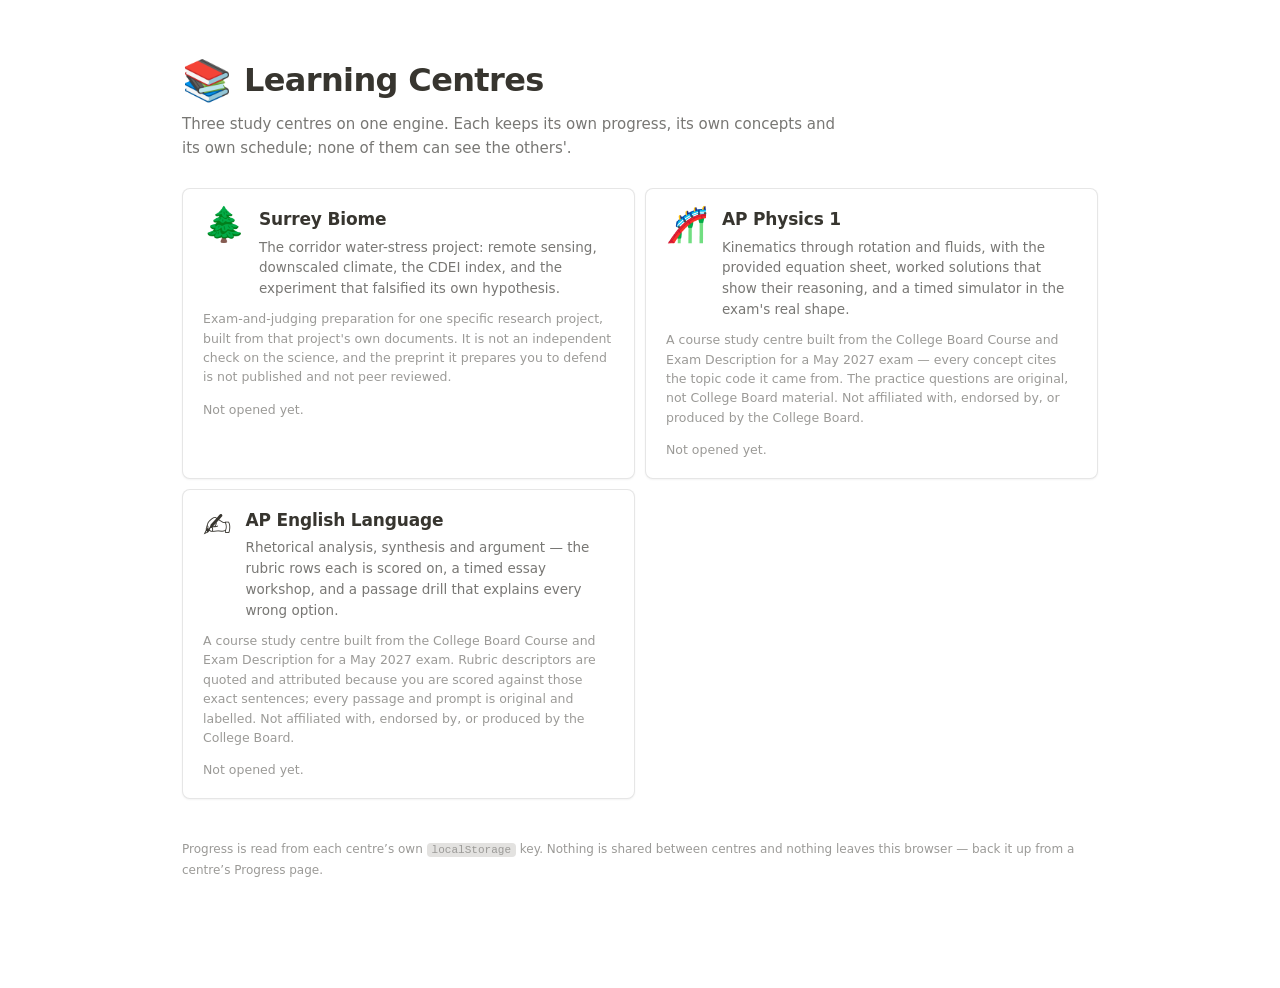
==== commit 564c7996: "Learning Centre: the hub, and the two AP course centres One study engine, three centres. The machine" ====
--- a/docs/learn/index.html
+++ b/docs/learn/index.html
@@ -3,9158 +3,189 @@
 <head>
 <meta charset="UTF-8" />
 <meta name="viewport" content="width=device-width, initial-scale=1.0" />
-<title>Surrey Biome — Learning Centre</title>
+<title>Learning Centres</title>
 
 <!--
-  A study tool for the Surrey Biome Pipeline, built from the project's own docs.
+  The hub. One card per centre, and nothing else.
 
-  Self-contained on purpose: no framework, no build step, no CDN, no network. It
-  opens from file:// and keeps every byte of progress in localStorage, because the
-  thing it is preparing for (a judging table in April 2027) will not have wifi and
-  because a study record that evaporates is not a study record.
+  This is deliberately NOT a fourth app: it carries no router, no scheduler, no
+  content model and no copy of the machinery. It links to the centres and reads
+  each one's own localStorage blob to say how far in you are.
 
-  Visual language is lifted from ../../../scheduler/index.html — Notion tokens,
-  white mode only. Code structure follows ../bilinear_interpolation.html and
-  ../ml_pipeline_explorer.html: one <style>, one IIFE, plain functions.
+  Adding a centre is two things: a directory next to this file, and an entry in
+  CENTRES below. When an unbuilt one is built, flip `built` to true.
 -->
 
+<link rel="stylesheet" href="shared/centre.css" />
 <style>
-/* ===========================================================================
-   TOKENS
-   Taken from the scheduler reference so the three pages read as one family.
-   White mode only — there is deliberately no dark theme and no toggle.
-   =========================================================================== */
-:root{
-  color-scheme: light;
-
-  --bg:#ffffff;
-  --ink:#37352f;          /* Notion's near-black; never pure #000 */
-  --ink-soft:#787774;
-  --ink-faint:#9b9a97;
-  --placeholder:#b3b2af;
-
-  --rail:#f7f7f5;
-  --line:rgba(0,0,0,.08);
-  --line-strong:rgba(0,0,0,.14);
-  --hover:rgba(0,0,0,.06);
-
-  --accent:#2383e2;
-  --accent-hover:#1a6dc0;
-  --accent-wash:rgba(35,131,226,.10);
-
-  --card-line:rgba(15,15,15,.10);
-  --card-shadow:0 1px 2px rgba(15,15,15,.05);
-  --card-shadow-hover:0 2px 6px rgba(15,15,15,.12);
-  --radius:8px;
-
-  /* Notion pill pairs. Mastery maps onto three of these: green / yellow / red.
-     Kept muted so a wall of status colour never out-shouts the accent. */
-  --pill-green-bg:#dbeddb;   --pill-green-ink:#1c3829;   --pill-green-dot:#4f9d78;
-  --pill-yellow-bg:#fdecc8;  --pill-yellow-ink:#402c1b;  --pill-yellow-dot:#cb912f;
-  --pill-red-bg:#ffe2dd;     --pill-red-ink:#5d1715;     --pill-red-dot:#e03e3e;
-  --pill-blue-bg:#d3e5ef;    --pill-blue-ink:#183347;    --pill-blue-dot:#529cca;
-  --pill-purple-bg:#e8deee;  --pill-purple-ink:#412454;  --pill-purple-dot:#9065b0;
-  --pill-orange-bg:#fadec9;  --pill-orange-ink:#49290e;  --pill-orange-dot:#d9730d;
-  --pill-grey-bg:#e3e2e0;    --pill-grey-ink:#37352f;    --pill-grey-dot:#91918e;
-  --pill-pink-bg:#f5e0e9;    --pill-pink-ink:#4c2337;    --pill-pink-dot:#c14c8a;
-}
-
-*{box-sizing:border-box}
-html,body{height:100%}
-body{
-  margin:0;
-  background:var(--bg);
-  color:var(--ink);
-  font:14px/1.5 system-ui,-apple-system,BlinkMacSystemFont,"Segoe UI",Helvetica,Arial,sans-serif;
-  -webkit-font-smoothing:antialiased;
-}
-::selection{background:rgba(35,131,226,.22)}
-a{color:var(--accent);text-decoration:none}
-a:hover{text-decoration:underline}
-button{font:inherit;color:inherit;background:none;border:none;cursor:pointer}
-input,textarea,select{font:inherit;color:inherit}
-
-/* Notion's slim scrollbars. Applied to every scroll container. */
-.nsb::-webkit-scrollbar{height:12px;width:12px}
-.nsb::-webkit-scrollbar-track{background:transparent}
-.nsb::-webkit-scrollbar-thumb{
-  background:rgba(55,53,47,.18);border-radius:999px;
-  border:3px solid transparent;background-clip:content-box;
-}
-.nsb::-webkit-scrollbar-thumb:hover{background:rgba(55,53,47,.32);background-clip:content-box}
-
-@keyframes pop-in{from{opacity:0;transform:translateY(4px) scale(.985)}to{opacity:1;transform:none}}
-.pop{animation:pop-in .16s cubic-bezier(.2,.8,.2,1)}
-
-/* ===========================================================================
-   LAYOUT
-   =========================================================================== */
-.app{display:flex;height:100vh;overflow:hidden}
-
-.rail{
-  width:260px;flex:0 0 260px;background:var(--rail);
-  border-right:1px solid var(--line);display:flex;flex-direction:column;
-  transition:transform .2s;
-}
-.rail-head{display:flex;align-items:center;gap:8px;padding:12px 12px 8px}
-.mark{
-  width:24px;height:24px;border-radius:6px;background:var(--ink);
-  display:grid;place-items:center;color:#fff;font-size:13px;flex:0 0 auto;
-}
-.rail-title{font-size:15px;font-weight:600;letter-spacing:-.01em;flex:1;min-width:0}
-.rail-scroll{flex:1;overflow-y:auto;padding:0 8px 12px}
-.rail-foot{padding:8px;border-top:1px solid var(--line)}
-
-.sect-label{
-  font-size:11px;font-weight:600;text-transform:uppercase;letter-spacing:.06em;
-  color:var(--ink-faint);padding:0 6px;margin:14px 0 6px;
-}
-.navrow{
-  display:flex;align-items:center;gap:8px;width:100%;text-align:left;
-  padding:4px 8px;border-radius:6px;color:var(--ink);font-size:14px;
-  transition:background .12s;
-}
-.navrow:hover{background:var(--hover)}
-.navrow.on{background:var(--hover);font-weight:500}
-.navrow .ico{color:var(--ink-soft);flex:0 0 auto}
-/* An icon span is inline by default, so its SVG sits on the text baseline and
-   every glyph lands at a slightly different height. Centring in a fixed box
-   makes alignment a property of the container rather than of each path. */
-[data-ico]{
-  display:inline-flex;align-items:center;justify-content:center;
-  width:16px;height:16px;flex:0 0 auto;vertical-align:middle;
-}
-[data-ico] svg{display:block}
-.navrow .count{
-  margin-left:auto;font-size:12px;color:var(--ink-faint);
-  font-variant-numeric:tabular-nums;
-}
-.navrow .count.hot{
-  background:var(--pill-red-bg);color:var(--pill-red-ink);
-  padding:0 6px;border-radius:999px;font-weight:600;
-}
-
-.main{flex:1;display:flex;flex-direction:column;min-width:0}
-.topbar{
-  height:44px;flex:0 0 44px;border-bottom:1px solid var(--line);
-  display:flex;align-items:center;gap:8px;padding:0 12px;
-}
-.crumb{display:flex;align-items:center;gap:6px;color:var(--ink-soft);font-size:14px;min-width:0}
-.crumb b{color:var(--ink);font-weight:500}
-.spacer{flex:1}
-.hamb{display:none;width:28px;height:28px;border-radius:6px;place-items:center;color:var(--ink-soft)}
-.hamb:hover{background:var(--hover)}
-.scroll{flex:1;overflow-y:auto}
-.page{padding:32px 40px 80px;max-width:1180px}
-.page.narrow{max-width:920px}
-/* The pipeline page carries a diagram and a side panel side by side, so it is
-   allowed past the 1180 the prose pages are held to. */
-.page.wide{max-width:1320px}
-
-.backdrop{position:fixed;inset:0;background:rgba(0,0,0,.2);z-index:30;display:none}
-
-@media(max-width:900px){
-  .rail{position:fixed;inset:0 auto 0 0;z-index:40;transform:translateX(-100%)}
-  body.rail-open .rail{transform:none}
-  body.rail-open .backdrop{display:block}
-  .hamb{display:grid}
-  .page{padding:24px 20px 80px}
-}
-
-/* ===========================================================================
-   TYPE
-   =========================================================================== */
-.title{display:flex;align-items:center;gap:12px;margin:0 0 8px}
-.title .emo{font-size:40px;line-height:1}
-.title h1{font-size:32px;font-weight:700;letter-spacing:-.02em;margin:0}
-.lede{color:var(--ink-soft);font-size:15px;max-width:42rem;margin:0 0 4px;line-height:1.6}
-h2.sec{font-size:19px;font-weight:600;letter-spacing:-.01em;margin:34px 0 10px}
-h3.sub{font-size:15px;font-weight:600;margin:22px 0 6px}
-.eyebrow{
-  font-size:11px;font-weight:600;text-transform:uppercase;letter-spacing:.08em;
-  color:var(--ink-faint);
-}
-.muted{color:var(--ink-soft)}
-.faint{color:var(--ink-faint)}
-.num{font-variant-numeric:tabular-nums}
-code,.mono{
-  font-family:ui-monospace,"SF Mono","JetBrains Mono",Menlo,monospace;
-  font-size:.92em;
-}
-code{background:var(--pill-grey-bg);padding:1px 5px;border-radius:4px}
-
-/* Math. A small LaTeX subset rendered with spans — see texToHtml(). KaTeX would
-   be better typography and ~300 KB of JS plus font files, which would end this
-   file's one hard rule: it opens from file:// with no network. */
-.math{font-family:Georgia,"Times New Roman",serif;font-size:1.04em;white-space:nowrap}
-.math i{font-style:italic;padding-right:.03em}
-.math .up{font-style:normal;font-family:inherit;white-space:pre-wrap}
-.math .up i{font-style:normal}
-.math .up.bf{font-weight:700}
-.math sup,.math sub{font-size:.72em;line-height:0}
-.math sup{vertical-align:.52em}
-.math sub{vertical-align:-.28em}
-.math .frac{display:inline-flex;flex-direction:column;vertical-align:middle;
-  text-align:center;margin:0 .18em}
-.math .frac > span{padding:0 .3em;line-height:1.24}
-.math .frac > span:first-child{border-bottom:1px solid currentColor}
-.math .acc{position:relative;display:inline-block}
-/* NOT .mark — that is the sidebar badge (white on dark), and an accent using
-   it inherited color:#fff and rendered white-on-white. */
-.math .acc > .amark{position:absolute;left:0;right:0;top:-.46em;text-align:center;
-  font-size:.8em;line-height:1;font-style:normal}
-.math .sqrt > span{border-top:1px solid currentColor;padding:0 .15em;margin-left:.05em}
-.math-block{display:block;text-align:center;margin:12px 0;font-size:1.12em;white-space:normal}
-
-/* tab strip under the page title */
-.tabs{display:flex;gap:4px;border-bottom:1px solid var(--line);margin:18px 0 0}
-.tab{
-  display:flex;align-items:center;gap:6px;padding:6px 8px;font-size:14px;
-  color:var(--ink-faint);border-bottom:2px solid transparent;margin-bottom:-1px;
-}
-.tab:hover{color:var(--ink-soft)}
-.tab.on{color:var(--ink);font-weight:500;border-bottom-color:var(--ink)}
-/* A tab that is a link still needs to stop looking like body copy on hover. */
-a.tab:hover{text-decoration:none}
-
-/* Concept page: reading column plus a gutter for the analogy. */
-.lesson-wrap{display:flex;align-items:flex-start}
-.lesson-side{
-  flex:0 0 316px;min-width:0;position:sticky;top:0;
-  padding:96px 40px 40px 0;
-}
-.analogy{
-  background:var(--pill-yellow-bg);border:1px solid rgba(203,145,47,.22);
-  border-radius:10px;padding:16px 18px;
-}
-.analogy-h{
-  display:flex;align-items:center;gap:6px;
-  font-size:11px;font-weight:700;text-transform:uppercase;letter-spacing:.07em;
-  color:var(--pill-yellow-ink);opacity:.72;margin-bottom:8px;
-}
-.analogy p{margin:0 0 .7em;font-size:14px;line-height:1.62;color:var(--pill-yellow-ink)}
-.analogy p:last-child{margin-bottom:0}
-/* Below the breakpoint the gutter disappears, so the analogy rejoins the flow
-   rather than being squeezed into a column too narrow to read. */
-@media(max-width:1180px){
-  .lesson-wrap{display:block}
-  .lesson-side{position:static;flex:none;padding:0 40px 36px;max-width:44rem}
-}
-@media(max-width:900px){ .lesson-side{padding:0 20px 28px} }
-
-/* Concept picker — a modal, so the page stays about the card. */
-.modal{position:fixed;inset:0;z-index:70;display:none;align-items:center;justify-content:center;padding:20px}
-body.pick-open .modal{display:flex}
-.modal-bg{position:absolute;inset:0;background:rgba(15,15,15,.34)}
-.modalbox{
-  position:relative;background:#fff;border-radius:10px;width:min(760px,100%);
-  max-height:min(82vh,760px);display:flex;flex-direction:column;
-  box-shadow:0 10px 44px rgba(15,15,15,.26);
-}
-.modalhead{display:flex;align-items:center;gap:10px;padding:14px 18px;border-bottom:1px solid var(--line)}
-.modalbody{overflow-y:auto;padding:4px 18px 12px;flex:1}
-.modalfoot{display:flex;gap:8px;align-items:center;padding:12px 18px;border-top:1px solid var(--line)}
-.ckgroup{padding:12px 0;border-bottom:1px solid var(--line)}
-.ckgroup:last-child{border-bottom:none}
-.ckhead{margin-bottom:6px}
-.ckgrid{display:grid;grid-template-columns:repeat(2,minmax(0,1fr));gap:1px}
-@media(max-width:640px){.ckgrid{grid-template-columns:1fr}}
-.ckrow{
-  display:flex;align-items:center;gap:9px;width:100%;text-align:left;
-  padding:5px 8px;border-radius:6px;font-size:13.5px;color:var(--ink);
-}
-.ckrow:hover{background:var(--hover)}
-.ckbox{
-  flex:0 0 auto;width:16px;height:16px;border-radius:4px;background:#fff;
-  border:1.5px solid var(--line-strong);display:grid;place-items:center;color:transparent;
-  transition:background .1s,border-color .1s;
-}
-.ckrow.on .ckbox{background:var(--accent);border-color:var(--accent);color:#fff}
-.cklabel{flex:1;min-width:0;overflow:hidden;text-overflow:ellipsis;white-space:nowrap}
-/* The free-recall checklist reuses the picker row but needs two lines: the
-   point, and what a full answer to it contains. The picker's single-line
-   ellipsis would hide precisely the half you are scoring yourself against. */
-.ckrow.rc{align-items:flex-start;padding:8px;gap:10px;border-bottom:1px solid var(--line)}
-.ckrow.rc:last-child{border-bottom:none}
-.ckrow.rc .ckbox{margin-top:2px}
-.ckrow.rc .cklabel{white-space:normal;overflow:visible;text-overflow:clip;line-height:1.5}
-.ckrow.rc .ckq{display:block;font-weight:500}
-.ckrow.rc .cka{display:block;font-size:12.5px;color:var(--ink-soft);margin-top:3px}
-.ckrow.rc.on{background:var(--pill-green-bg)}
-.ckrow.rc.on .ckq{color:var(--pill-green-ink)}
-details.myrecall{margin:14px 0 22px;font-size:13px}
-details.myrecall summary{cursor:pointer;color:var(--ink-soft);font-size:12px}
-/* Flagged rows in the picker. The tint has to survive .ckrow:hover and the
-   selected state, or the cue disappears exactly when you are interacting. */
-.ckrow.fl,.ckrow.fl:hover{background:var(--pill-orange-bg)}
-.ckrow.fl .cklabel{font-weight:500}
-.ckflag{flex:0 0 auto;font-size:11px;color:var(--pill-orange-ink);line-height:1}
-.ckn{font-size:11px;color:var(--ink-faint);font-variant-numeric:tabular-nums;flex:0 0 auto}
-/* Attempted-or-not, as a dot. Hollow for never-seen so "nothing here yet" reads
-   as absence rather than as another colour competing with the filled states. */
-.sdot{
-  flex:0 0 auto;width:8px;height:8px;border-radius:50%;display:inline-block;
-  background:var(--pill-grey-dot);
-}
-.sdot.s-new{background:transparent;box-shadow:inset 0 0 0 1.5px var(--line-strong)}
-.sdot.s-learning{background:var(--pill-yellow-dot)}
-.sdot.s-due{background:var(--pill-blue-dot)}
-.sdot.s-solid{background:var(--pill-green-dot)}
-.ckleg{
-  display:inline-flex;align-items:center;gap:5px;font-size:11px;color:var(--ink-faint);
-  flex-wrap:wrap;
-}
-.ckleg .sdot{margin-left:6px}
-.ckleg .sdot:first-child{margin-left:0}
-@media(max-width:640px){.ckleg{display:none}}
-
-/* Flip-through cards. Both faces occupy the same grid cell so the card sizes to
-   the taller of the two — an absolutely-positioned flip cannot auto-height, and
-   these answers vary from six words to a paragraph. */
-.flipwrap{max-width:50rem}
-.flipmeta{display:flex;align-items:center;gap:8px;margin-bottom:12px;flex-wrap:wrap}
-.flipcard{display:grid;perspective:1600px;cursor:pointer;min-height:300px}
-.flipface{
-  grid-area:1/1;backface-visibility:hidden;-webkit-backface-visibility:hidden;
-  transition:transform .42s cubic-bezier(.4,.15,.2,1);
-  background:#fff;border:1px solid var(--card-line);border-radius:12px;
-  box-shadow:0 1px 3px rgba(15,15,15,.06),0 8px 28px rgba(15,15,15,.06);
-  padding:26px 34px 22px;display:flex;flex-direction:column;
-}
-.flipface.back{transform:rotateY(180deg)}
-.flipcard.flipped .flipface.front{transform:rotateY(-180deg)}
-.flipcard.flipped .flipface.back{transform:rotateY(0)}
-.fkind{
-  font-size:11px;font-weight:600;text-transform:uppercase;letter-spacing:.07em;
-  color:var(--ink-faint);flex:0 0 auto;
-}
-/* The prompt is the point of the card, so it gets the optical centre rather than
-   being pinned under the label with dead space beneath it. */
-.ftext{
-  flex:1;display:flex;flex-direction:column;justify-content:center;
-  font-size:23px;line-height:1.42;letter-spacing:-.011em;
-  padding:18px 0;max-width:34em;
-}
-.flipface.back .ftext{font-size:20px;line-height:1.5}
-.ftext p{margin:0 0 .6em}
-.ftext p:last-child{margin-bottom:0}
-.ftext code{font-size:.88em;background:var(--rail);padding:2px 6px;border-radius:4px}
-.fmeans{
-  flex:0 0 auto;margin-top:4px;padding-top:14px;border-top:1px solid var(--line);
-  font-size:14.5px;line-height:1.62;color:var(--ink-soft);max-width:44em;
-}
-.fmeans p{margin:0 0 .5em}
-.fmeans p:last-child{margin-bottom:0}
-.fhint{flex:0 0 auto;font-size:12px;color:var(--placeholder);letter-spacing:.02em}
-/* Ask-the-tutor, on the answer face only. Asking before you have seen the answer
-   is asking to be told, which is the opposite of retrieval practice. */
-.fask{flex:0 0 auto;margin-top:14px;display:flex;justify-content:flex-end}
-.fask .btn{color:var(--ink-soft)}
-.fask .btn:hover{color:var(--ink);border-color:var(--line-strong)}
-/* One tick per card in a tracked pass — where you are, and what you have called
-   so far. Cheaper to read at a glance than a pair of counters alone. */
-.trackstrip{display:flex;gap:2px;margin-bottom:12px;flex-wrap:wrap}
-.trackstrip i{
-  flex:1 1 4px;min-width:3px;height:4px;border-radius:2px;
-  background:var(--line-strong);opacity:.45;transition:background .12s,opacity .12s;
-}
-.trackstrip i.known{background:var(--pill-green-dot);opacity:1}
-.trackstrip i.unknown{background:var(--pill-red-dot);opacity:1}
-.trackstrip i.now{opacity:1;background:var(--accent);height:6px;margin-top:-1px}
-.flipcard:hover .fhint{color:var(--ink-faint)}
-
-/* Full screen — nothing on the display but the card. */
-body.fs .rail,
-body.fs .topbar,
-body.fs .fs-hide{display:none}
-body.fs .scroll{background:var(--rail)}
-body.fs .page{
-  max-width:none;padding:0;min-height:100vh;
-  display:flex;flex-direction:column;justify-content:center;align-items:center;
-}
-body.fs .flipwrap{width:min(78rem,94vw);max-width:none;margin:0 auto}
-body.fs .flipwrap .btnrow{justify-content:center}
-body.fs .flipwrap > p{text-align:center}
-body.fs .flipcard{min-height:min(62vh,620px)}
-body.fs .ftext{font-size:34px;line-height:1.34;max-width:26em}
-body.fs .flipface.back .ftext{font-size:27px;line-height:1.42}
-body.fs .fmeans{font-size:17px}
-body.fs .flipface{padding:34px 46px 28px;border-radius:16px}
-@media(max-width:900px){
-  .ftext{font-size:19px}
-  .flipface.back .ftext{font-size:17px}
-  .flipface{padding:20px 22px 18px}
-  body.fs .ftext{font-size:23px}
-  body.fs .flipface.back .ftext{font-size:19px}
-  body.fs .flipface{padding:22px 24px}
-}
-
-/* Ordered "learn next" list on the dependency map. */
-.nextlist{list-style:none;margin:0;padding:0;counter-reset:none}
-.nextlist li{margin-bottom:6px}
-.nextlist a{
-  display:flex;align-items:center;gap:10px;width:100%;
-  padding:9px 12px;border:1px solid var(--card-line);border-radius:var(--radius);
-  background:#fff;box-shadow:var(--card-shadow);color:var(--ink);
-  transition:box-shadow .12s,border-color .12s;
-}
-.nextlist a:hover{box-shadow:var(--card-shadow-hover);border-color:var(--line-strong)}
-.nrank{
-  flex:0 0 auto;width:22px;height:22px;border-radius:50%;background:var(--ink);color:#fff;
-  display:grid;place-items:center;font-size:12px;font-weight:600;
-  font-variant-numeric:tabular-nums;
-}
-.ntitle{flex:1;min-width:0;font-size:14px;font-weight:500;overflow:hidden;text-overflow:ellipsis;white-space:nowrap}
-.nunlock{flex:0 0 auto;font-size:12px;color:var(--ink-faint);font-variant-numeric:tabular-nums}
-@media(max-width:900px){ .nextlist .pill{display:none} }
-
-/* ===========================================================================
-   PROCESS TIMELINE
-   A dated rail down the left with the entry cards hanging off it. The rail is a
-   pseudo-element on the list rather than a border on each row, so a row can be
-   any height and the line stays continuous through the gaps.
-   =========================================================================== */
-.tl{position:relative;margin:0;padding:0 0 0 132px}
-/* The rail starts at the first dot rather than at the top of the list, so it
-   reads as connecting the entries instead of running past the first one. */
-.tl::before{
-  content:"";position:absolute;left:96px;top:25px;bottom:12px;width:1px;
-  background:var(--line-strong);
-}
-.tlrow{position:relative;margin:0 0 12px}
-/* Both the date and the dot are centred on the kind pill, not on the card:
-   card border 1 + padding 14 + half a 20px pill = 25px from the row's top.
-   The date column stops at 72px so its ring of a dot is not crowding the text. */
-.tldate{
-  position:absolute;left:-132px;top:17px;width:72px;text-align:right;
-  font-size:12px;line-height:1.35;color:var(--ink-faint);font-variant-numeric:tabular-nums;
-}
-.tldate b{display:block;color:var(--ink-soft);font-weight:600}
-.tldot{
-  position:absolute;left:-40px;top:20.5px;width:9px;height:9px;border-radius:50%;
-  background:var(--pill-grey-dot);box-shadow:0 0 0 3px var(--bg);
-}
-/* Key moments get a ring instead of extra colour — the pill already carries the
-   kind, and a second hue on the same dot would compete with it. */
-.tlrow.key .tldot{box-shadow:0 0 0 3px var(--bg),0 0 0 4.5px var(--ink)}
-.tlera{
-  position:relative;margin:34px 0 14px;padding:14px 16px;
-  background:var(--rail);border:1px solid var(--line);border-radius:var(--radius);
-}
-.tlera:first-child{margin-top:18px}
-.tlera h3{font-size:16px;font-weight:600;letter-spacing:-.01em;margin:0}
-.tlera .when{font-size:12px;color:var(--ink-faint);font-variant-numeric:tabular-nums}
-.tlera p{margin:8px 0 0;font-size:13.5px;line-height:1.62;color:var(--ink-soft);max-width:46rem}
-.tlfield{margin-top:10px;font-size:13.5px;line-height:1.62}
-.tlfield .lbl{
-  font-size:11px;font-weight:600;text-transform:uppercase;letter-spacing:.07em;
-  color:var(--ink-faint);margin-right:7px;
-}
-.tlev{list-style:none;margin:10px 0 0;padding:0;border-top:1px solid var(--line)}
-.tlev li{
-  display:flex;gap:10px;padding:5px 0 0;font-size:13px;line-height:1.55;
-  color:var(--ink-soft);
-}
-.tlev li::before{content:"";flex:0 0 auto;width:3px;border-radius:2px;background:var(--line-strong);margin:3px 0}
-.tlart{
-  display:inline-flex;align-items:center;font-size:11.5px;color:var(--ink-soft);
-  background:var(--rail);border:1px solid var(--line);border-radius:5px;
-  padding:1px 6px;font-family:ui-monospace,"SF Mono",Menlo,monospace;
-}
-@media(max-width:900px){
-  .tl{padding-left:0}
-  .tl::before,.tldot{display:none}
-  .tldate{position:static;width:auto;text-align:left;margin:0 0 5px}
-  .tldate b{display:inline}
-}
-
-/* ===========================================================================
-   TUTOR DRAWER
-   Present only when the page is served by serve.py from localhost. Opened from
-   file:// there is no button, no fetch, and no evidence any of this exists —
-   which is the state it must be in at a judging table with no wifi.
-   =========================================================================== */
-.tutor{
-  position:fixed;top:0;right:0;bottom:0;width:400px;max-width:100vw;
-  background:#fff;border-left:1px solid var(--line);z-index:50;
-  display:flex;flex-direction:column;transform:translateX(100%);
-  transition:transform .18s ease;box-shadow:-2px 0 12px rgba(15,15,15,.06);
-}
-body.tutor-open .tutor{transform:none}
-.tutor-head{
-  height:44px;flex:0 0 44px;border-bottom:1px solid var(--line);
-  display:flex;align-items:center;gap:8px;padding:0 8px 0 14px;
-}
-.tutor-head b{font-size:14px;font-weight:600;flex:1}
-.tutor-ctx{
-  padding:8px 14px;border-bottom:1px solid var(--line);background:var(--rail);
-  font-size:12px;color:var(--ink-soft);
-}
-.tutor-log{flex:1;overflow-y:auto;padding:14px}
-.tutor-log:empty::after{
-  content:"Ask about anything on the page — a sentence that will not come apart, a number you cannot place, a choice you cannot justify yet.";
-  display:block;color:var(--placeholder);font-size:13px;line-height:1.55;
-}
-.turn{margin-bottom:14px;font-size:13.5px;line-height:1.6}
-.turn .who{
-  font-size:11px;font-weight:600;text-transform:uppercase;letter-spacing:.06em;
-  color:var(--ink-faint);margin-bottom:3px;
-}
-.turn.me .bubble{background:var(--accent-wash);border-radius:6px;padding:7px 10px}
-.turn p{margin:0 0 7px}
-.turn p:last-child{margin-bottom:0}
-.turn code{background:var(--rail);padding:1px 4px;border-radius:3px;font-size:12.5px}
-/* Headings are deliberately close to body size. A drawer this narrow does not
-   have room for a display hierarchy, and the model reaches for ### freely. */
-.turn h3,.turn h4,.turn h5,.turn h6{
-  font-size:13.5px;font-weight:600;line-height:1.4;margin:12px 0 4px;
-  letter-spacing:-.005em;
-}
-.turn h3:first-child,.turn h4:first-child{margin-top:0}
-.turn ul,.turn ol{margin:0 0 7px;padding-left:20px}
-.turn li{margin-bottom:3px}
-.turn li:last-child{margin-bottom:0}
-.turn pre{
-  background:var(--rail);border:1px solid var(--line);border-radius:6px;
-  padding:8px 10px;margin:0 0 8px;overflow-x:auto;
-}
-.turn pre code{background:none;padding:0;font-size:12px;line-height:1.5}
-.turn em{font-style:italic}
-.turn strong{font-weight:600}
-.turn.err{color:var(--pill-red-ink);background:var(--pill-red-bg);padding:8px 10px;border-radius:6px}
-.tutor-ask{border-top:1px solid var(--line);padding:10px;display:flex;gap:8px;align-items:flex-end}
-.tutor-ask textarea{
-  flex:1;resize:none;border:1px solid var(--line-strong);border-radius:6px;
-  padding:7px 9px;font:inherit;font-size:13.5px;line-height:1.45;max-height:120px;
-  background:#fff;color:var(--ink);
-}
-.tutor-ask textarea:focus{outline:none;border-color:var(--accent)}
-.thinking{color:var(--ink-faint);font-size:13px;font-style:italic}
-@media(max-width:900px){ .tutor{width:100%} }
-
-/* Floating "Ask" above a text selection. Positioned in viewport coordinates
-   from the selection's own rect, so it tracks wrapped and multi-line ranges. */
-.asksel{
-  position:fixed;z-index:60;display:none;align-items:center;gap:5px;
-  padding:5px 10px;border-radius:6px;font-size:12.5px;font-weight:500;
-  background:var(--ink);color:#fff;box-shadow:0 2px 8px rgba(15,15,15,.22);
-  transform:translate(-50%,-100%);white-space:nowrap;
-}
-.asksel:hover{background:#000}
-.asksel::after{                       /* little tail pointing at the text */
-  content:"";position:absolute;top:100%;left:50%;transform:translateX(-50%);
-  border:4px solid transparent;border-top-color:var(--ink);
-}
-body.asksel-on .asksel{display:inline-flex}
-
-/* ===========================================================================
-   COMPONENTS
-   =========================================================================== */
-.card{
-  background:#fff;border:1px solid var(--card-line);box-shadow:var(--card-shadow);
-  border-radius:var(--radius);padding:14px;
-}
-.card.hoverable{transition:box-shadow .12s}
-.card.hoverable:hover{box-shadow:var(--card-shadow-hover)}
-.grid{display:grid;gap:10px}
-.g2{grid-template-columns:repeat(2,minmax(0,1fr))}
-.g3{grid-template-columns:repeat(3,minmax(0,1fr))}
-.g4{grid-template-columns:repeat(4,minmax(0,1fr))}
-@media(max-width:900px){.g2,.g3,.g4{grid-template-columns:1fr}}
-
-.pill{
-  display:inline-flex;align-items:center;gap:5px;font-size:12px;font-weight:500;
-  padding:1px 7px;border-radius:4px;background:var(--pill-grey-bg);color:var(--pill-grey-ink);
-  white-space:nowrap;
-}
-.pill .dot{width:6px;height:6px;border-radius:50%;background:var(--pill-grey-dot);flex:0 0 auto}
-.p-green{background:var(--pill-green-bg);color:var(--pill-green-ink)}
-.p-green .dot{background:var(--pill-green-dot)}
-.p-yellow{background:var(--pill-yellow-bg);color:var(--pill-yellow-ink)}
-.p-yellow .dot{background:var(--pill-yellow-dot)}
-.p-red{background:var(--pill-red-bg);color:var(--pill-red-ink)}
-.p-red .dot{background:var(--pill-red-dot)}
-.p-blue{background:var(--pill-blue-bg);color:var(--pill-blue-ink)}
-.p-blue .dot{background:var(--pill-blue-dot)}
-.p-purple{background:var(--pill-purple-bg);color:var(--pill-purple-ink)}
-.p-purple .dot{background:var(--pill-purple-dot)}
-.p-orange{background:var(--pill-orange-bg);color:var(--pill-orange-ink)}
-.p-orange .dot{background:var(--pill-orange-dot)}
-.p-pink{background:var(--pill-pink-bg);color:var(--pill-pink-ink)}
-.p-pink .dot{background:var(--pill-pink-dot)}
-
-.btn{
-  display:inline-flex;align-items:center;justify-content:center;gap:6px;
-  padding:6px 12px;border-radius:6px;font-size:13px;font-weight:500;
-  border:1px solid var(--line-strong);background:#fff;transition:background .12s;
-}
-.btn:hover{background:rgba(0,0,0,.03)}
-.btn.primary{background:var(--accent);border-color:var(--accent);color:#fff}
-.btn.primary:hover{background:var(--accent-hover)}
-.btn.ghost{border-color:transparent;color:var(--ink-soft)}
-.btn.ghost:hover{background:var(--hover);color:var(--ink)}
-.btn.sm{padding:3px 8px;font-size:12px}
-.btn:disabled{opacity:.4;cursor:default}
-.btn.g{background:var(--pill-green-bg);border-color:var(--pill-green-dot);color:var(--pill-green-ink)}
-.btn.a{background:var(--pill-yellow-bg);border-color:var(--pill-yellow-dot);color:var(--pill-yellow-ink)}
-.btn.r{background:var(--pill-red-bg);border-color:var(--pill-red-dot);color:var(--pill-red-ink)}
-.btnrow{display:flex;gap:8px;flex-wrap:wrap;align-items:center}
-
-.stat{padding:12px 14px}
-.stat .k{font-size:11px;text-transform:uppercase;letter-spacing:.06em;color:var(--ink-faint);font-weight:600}
-.stat .v{font-size:26px;font-weight:700;letter-spacing:-.02em;font-variant-numeric:tabular-nums;margin-top:2px}
-.stat .s{font-size:12px;color:var(--ink-soft);margin-top:2px}
-
-/* Flags. Deliberately loud when set and quiet when not — an unflagged card
-   should not carry visual weight for a control you are not using. */
-.flagbtn{
-  display:inline-flex;align-items:center;gap:5px;flex:0 0 auto;
-  padding:3px 8px;border-radius:6px;font-size:12px;line-height:1.4;
-  border:1px solid transparent;background:transparent;color:var(--ink-faint);
-  transition:background .12s,color .12s,border-color .12s;
-}
-.flagbtn .fi{font-size:13px;line-height:1}
-.flagbtn:hover{background:var(--hover);color:var(--ink-soft)}
-.flagbtn.on{
-  background:var(--pill-orange-bg);color:var(--pill-orange-ink);
-  border-color:var(--pill-orange-dot);font-weight:500;
-}
-.flagbtn.on:hover{background:var(--pill-orange-bg);color:var(--pill-orange-ink)}
-.card.flagged{border-color:var(--pill-orange-dot);box-shadow:inset 3px 0 0 var(--pill-orange-dot)}
-
-.bar{height:6px;border-radius:999px;background:var(--pill-grey-bg);overflow:hidden}
-.bar > i{display:block;height:100%;border-radius:999px;background:var(--pill-green-dot)}
-
-table.t{border-collapse:collapse;width:100%;font-size:13px}
-table.t th{
-  text-align:left;font-weight:600;color:var(--ink-soft);font-size:11px;
-  text-transform:uppercase;letter-spacing:.05em;padding:6px 10px;
-  border-bottom:1px solid var(--line);
-}
-table.t td{padding:7px 10px;border-bottom:1px solid var(--line);vertical-align:top}
-table.t tr:last-child td{border-bottom:none}
-table.t td.n{font-variant-numeric:tabular-nums;white-space:nowrap}
-.tscroll{overflow-x:auto;border:1px solid var(--card-line);border-radius:var(--radius);background:#fff}
-
-.note{
-  border-left:3px solid var(--pill-yellow-dot);background:#fffdf7;
-  padding:10px 14px;border-radius:0 6px 6px 0;font-size:13px;line-height:1.6;
-}
-.note.danger{border-left-color:var(--pill-red-dot);background:#fff8f7}
-.note.info{border-left-color:var(--accent);background:#f7fbff}
-
-.kbd{
-  display:inline-block;border:1px solid var(--line-strong);border-bottom-width:2px;
-  border-radius:4px;padding:0 5px;font-size:11px;color:var(--ink-soft);background:#fff;
-}
-
-input.txt,textarea.txt{
-  width:100%;border:1px solid var(--line-strong);border-radius:6px;
-  padding:8px 10px;background:#fff;outline:none;transition:border-color .12s;
-}
-input.txt:focus,textarea.txt:focus{border-color:var(--accent)}
-input.txt::placeholder,textarea.txt::placeholder{color:var(--placeholder)}
-textarea.txt{resize:vertical;min-height:90px;line-height:1.6}
-
-/* ===========================================================================
-   LESSON PROSE — reads like a Notion document, not like an app pane
-   =========================================================================== */
-.prose{max-width:46rem;font-size:16px;line-height:1.7;color:var(--ink)}
-.prose p{margin:0 0 14px}
-.prose ul,.prose ol{margin:0 0 14px;padding-left:22px}
-.prose li{margin:5px 0}
-.prose strong{font-weight:600}
-.prose h4{font-size:16px;font-weight:600;margin:26px 0 8px}
-.prose figure{margin:18px 0}
-.prose img{max-width:100%;border:1px solid var(--card-line);border-radius:var(--radius);display:block}
-.prose figcaption{font-size:12px;color:var(--ink-faint);margin-top:6px}
-.formula{
-  background:var(--rail);border:1px solid var(--line);border-radius:6px;
-  padding:12px 14px;margin:0 0 14px;font-family:ui-monospace,"SF Mono",Menlo,monospace;
-  font-size:14px;overflow-x:auto;
-}
-/* The pretest gate and the self-explanation box. Deliberately the most
-   prominent thing on the page when they appear — they are the part of the
-   lesson that does the work, and reading is the part that feels like it. */
-.gate{
-  border:1px solid var(--line-strong);border-radius:var(--radius);
-  background:#fff;padding:18px 20px;margin:18px 0 26px;max-width:46rem;
-  box-shadow:0 1px 2px rgba(0,0,0,.04);
-}
-.gate.soft{background:var(--rail);box-shadow:none;margin:0 0 22px}
-.gate-q{font-size:17px;line-height:1.5;font-weight:500;margin:6px 0 10px}
-.gate-q code{font-size:.92em}
-.guessback{
-  border-left:3px solid var(--accent);background:#f7fbff;
-  padding:12px 16px;border-radius:0 6px 6px 0;margin:0 0 22px;max-width:46rem;
-}
-.gb-head{
-  display:flex;align-items:center;gap:6px;font-size:11px;font-weight:600;
-  text-transform:uppercase;letter-spacing:.05em;color:var(--ink-soft);margin-bottom:8px;
-}
-.gb-you{
-  margin:0;padding:0 0 0 12px;border-left:2px solid var(--line-strong);
-  font-size:14px;line-height:1.6;white-space:pre-wrap;
-}
-.gb-a{margin-top:12px;padding-top:12px;border-top:1px solid var(--line);font-size:13px;line-height:1.6}
-.layer-tabs{display:flex;gap:4px;margin:0 0 16px}
-.layer-tabs .tab{border:1px solid var(--line-strong);border-radius:6px;border-bottom-width:1px;margin:0;padding:4px 10px;font-size:13px}
-.layer-tabs .tab.on{background:var(--ink);color:#fff;border-color:var(--ink)}
-
-/* dependency map */
-.mapwrap{overflow:auto;border:1px solid var(--card-line);border-radius:var(--radius);background:#fff}
-.mapwrap svg{display:block}
-.node rect{transition:fill .12s}
-.node:hover rect{stroke:var(--accent);stroke-width:2}
-.node text{font-size:11px;fill:var(--ink);pointer-events:none}
-.edge{fill:none;stroke:var(--line-strong);stroke-width:1.2}
-
-/* ===========================================================================
-   PIPELINE DIAGRAM
-   The dependency map is small enough to take in whole; this one is not, so it
-   gets its own scroll pane with a sticky-ish stage gutter drawn into the SVG
-   rather than as DOM beside it — a separate label column would have to be kept
-   in vertical sync with the diagram through every zoom and scroll, and would
-   not survive being exported as an image.
-   =========================================================================== */
-/* Two columns, and the left one is allowed to be as narrow as it must be —
-   minmax(0,1fr) rather than 1fr, or the SVG's intrinsic width would set the
-   floor and put the grid itself into overflow. */
-.pipegrid{display:grid;grid-template-columns:minmax(0,1fr) 360px;gap:20px;align-items:start;margin-top:12px}
-.pipeside{position:sticky;top:0;align-self:start;max-height:calc(100vh - 110px);overflow:auto}
-/* 1400, not the ~1080 a content-width guess suggests: the rail takes 260 and the
-   page padding another 80 before the grid sees any of it, so a 1180 viewport
-   leaves the diagram 440px and scales the labels into illegibility. Below this
-   the panel goes under the diagram, which costs the side-by-side reading and
-   keeps the diagram readable — the right trade in that order. */
-@media(max-width:1400px){
-  .pipegrid{grid-template-columns:minmax(0,1fr)}
-  .pipeside{position:static;max-height:none}
-  .pipeside .card{max-width:46rem}
-}
-.pipewrap{border:1px solid var(--card-line);border-radius:var(--radius);background:#fff;overflow:hidden;max-width:920px}
-/* No horizontal scroll, ever: the SVG takes the column's width and its height
-   follows from the viewBox. */
-.pipewrap svg{display:block;width:100%;height:auto}
-.pnode rect{transition:fill .12s,stroke .12s}
-.pnode:hover rect{stroke:var(--accent);stroke-width:2}
-/* 11px rather than the 11.5 the rest of the page uses for small labels: the
-   node is 150 wide with 10 of padding, and the authored titles run to 21
-   characters. At 11.5 the widest of them touch the box edge. */
-.pnode .pt{font-size:11px;font-weight:600;fill:var(--ink);pointer-events:none}
-.pnode .ps{font-size:9.5px;fill:var(--ink-soft);pointer-events:none}
-/* Selection is drawn as a ring on the node plus a dim on everything unrelated.
-   Dimming rather than hiding keeps the shape of the pipeline legible while you
-   read one step of it — you can still see where the step sits. */
-.pnode.on rect{stroke:var(--ink);stroke-width:2.2}
-.pipe.sel .pnode.dim{opacity:.24}
-.pipe.sel .pedge.dim{opacity:.12}
-.pedge{fill:none;stroke:var(--line-strong);stroke-width:1.2}
-.pedge.hot{stroke:var(--accent);stroke-width:2}
-.pedge.dash{stroke-dasharray:4 3}
-.plane{font-size:10px;fill:var(--ink-faint);letter-spacing:.06em;text-transform:uppercase;font-weight:600}
-.pband{fill:var(--rail)}
-.pstar{font-size:11px;fill:var(--pill-yellow-dot)}
-/* The stat chips under a step. Tabular numerals so a column of them lines up. */
-.pnums{display:flex;flex-wrap:wrap;gap:6px;margin-top:12px}
-.pnum{
-  border:1px solid var(--line);border-radius:6px;background:var(--rail);
-  padding:4px 9px;font-size:12px;line-height:1.35;
-}
-.pnum b{display:block;font-size:10px;font-weight:600;text-transform:uppercase;
-  letter-spacing:.06em;color:var(--ink-faint)}
-.pnum span{font-variant-numeric:tabular-nums}
-.pio{
-  display:flex;gap:10px;align-items:flex-start;flex-wrap:wrap;margin:12px 0 0;
-  font-size:12.5px;color:var(--ink-soft);
-}
-.pio div{flex:1 1 200px;min-width:0}
-.pio b{display:block;font-size:10px;font-weight:600;text-transform:uppercase;
-  letter-spacing:.06em;color:var(--ink-faint);margin-bottom:2px}
-/* Panel chrome. The card is the positioning context for the clear-selection
-   affordance, which is a link to #/pipeline rather than a button because
-   selection lives in the route. */
-.pipeside .card{position:relative}
-.pclose{
-  position:absolute;top:9px;right:9px;width:22px;height:22px;border-radius:5px;
-  display:grid;place-items:center;color:var(--ink-faint);font-size:17px;line-height:1;
-  text-decoration:none;
-}
-.pclose:hover{background:var(--hover);color:var(--ink)}
-.pipeside .sec{font-size:13px;margin-top:18px}
-.pipeside .prose p{margin:0 0 9px}
-.pipeside .pnum{font-size:11.5px}
-.pipeside .note{font-size:12.5px}
-
-/* flashcard + interview surfaces */
-.stage{max-width:46rem}
-.face{font-size:19px;line-height:1.55;font-weight:500;margin:0 0 6px}
-.reveal{border-top:1px dashed var(--line-strong);margin-top:16px;padding-top:16px}
-/* Confidence buttons are taller than an ordinary button because the hint under
-   the label is doing real work — it is what stops "I know this" drifting into
-   "this looks familiar". */
-.btn.conf{flex-direction:column;align-items:flex-start;gap:1px;padding:7px 12px;text-align:left}
-.btn.conf .chint{font-size:11px;font-weight:400;opacity:.72}
-.claim{
-  display:flex;gap:10px;align-items:baseline;flex-wrap:wrap;
-  margin:0 0 14px;padding-bottom:12px;border-bottom:1px solid var(--line);
-}
-.claim .faint{font-size:12px;flex:1;min-width:14rem}
-.rubric{list-style:none;padding:0;margin:8px 0 0}
-.rubric li{display:flex;gap:8px;align-items:flex-start;padding:4px 0;font-size:13px;line-height:1.55}
-.rubric input{margin-top:3px;accent-color:var(--accent)}
-.progressline{display:flex;gap:3px;margin:0 0 18px}
-.progressline i{height:3px;flex:1;border-radius:999px;background:var(--pill-grey-bg)}
-.progressline i.done{background:var(--ink-faint)}
-.progressline i.now{background:var(--accent)}
-.progressline i.g{background:var(--pill-green-dot)}
-.progressline i.a{background:var(--pill-yellow-dot)}
-.progressline i.r{background:var(--pill-red-dot)}
-
-.heat{display:flex;flex-wrap:wrap;gap:4px}
-.heat span{
-  width:100%;max-width:16px;height:16px;border-radius:3px;background:var(--pill-grey-bg);
-  display:block;
-}
-
-/* the bullet digest */
-details.notes{
-  border:1px solid var(--line-strong);border-radius:var(--radius);
-  background:var(--rail);margin:0 0 22px;max-width:46rem;
-}
-details.notes > summary{
-  display:flex;align-items:center;gap:8px;cursor:pointer;padding:11px 14px;
-  list-style:none;user-select:none;border-radius:var(--radius);
-}
-details.notes > summary::-webkit-details-marker{display:none}
-details.notes > summary:hover{background:var(--hover)}
-details.notes[open] > summary{border-bottom:1px solid var(--line);border-radius:var(--radius) var(--radius) 0 0}
-.nt-h{font-size:13.5px;font-weight:600}
-.nt-s{font-size:12px;color:var(--ink-faint);flex:1;min-width:0}
-/* A caret that turns, so the control reads as a control rather than a heading. */
-details.notes > summary::after{
-  content:"›";font-size:16px;color:var(--ink-faint);transition:transform .15s;
-}
-details.notes[open] > summary::after{transform:rotate(90deg)}
-.notelist{margin:0;padding:12px 18px 4px 32px;font-size:14.5px;line-height:1.6}
-.notelist li{margin:0 0 10px}
-.notelist li::marker{color:var(--ink-faint)}
-.notelist strong{font-weight:600}
-.notelist code{font-size:.9em}
-.nt-foot{
-  font-size:12px;color:var(--ink-faint);margin:0;padding:4px 18px 12px;
-  line-height:1.55;
-}
-@media(max-width:640px){
-  .nt-s{display:none}                      /* the subtitle is the first thing to go */
-  .notelist{padding-left:26px;font-size:14px}
-}
-/* autoplay countdown */
-.autocard{position:relative;overflow:hidden}
-.autoStrip{margin-top:12px;padding-top:10px;border-top:1px solid var(--line)}
-.auto-row{display:flex;gap:10px;align-items:center;flex-wrap:wrap}
-.auto-txt{font-size:12px;color:var(--ink-soft);flex:1;min-width:12rem}
-.auto-txt b{font-variant-numeric:tabular-nums;color:var(--ink);font-weight:600}
-.auto-rail{height:3px;border-radius:999px;background:var(--pill-grey-bg);overflow:hidden;margin-bottom:8px}
-.auto-rail > i{display:block;height:100%;width:0;background:var(--accent);border-radius:999px}
-/* The bar only animates once the card is armed, so an un-armed card shows an
-   empty rail rather than a countdown that already ran. */
-.autocard.counting .auto-rail > i{animation:autofill 3s linear forwards}
-.autocard.stopped .auto-rail > i{animation:none;width:0}
-.autocard.stopped{opacity:.92}
-@keyframes autofill{from{width:0}to{width:100%}}
-@media(prefers-reduced-motion:reduce){
-  .autocard.counting .auto-rail > i{animation:none;width:100%}
-}
-/* method page */
-.mth{padding:22px 0;border-bottom:1px solid var(--line);max-width:46rem}
-.mth:last-of-type{border-bottom:none}
-.mth-h{font-size:19px;font-weight:600;margin:0 0 4px;letter-spacing:-.01em}
-.mth-where{font-size:12.5px;color:var(--ink-faint);margin:0 0 12px}
-.mth-ev{
-  border-left:3px solid var(--pill-purple-dot);background:var(--pill-purple-bg);
-  padding:9px 14px;border-radius:0 6px 6px 0;font-size:13px;line-height:1.6;margin-top:4px;
-}
-.mth-ev .eyebrow{display:block;margin-bottom:3px}
-.mth-note{font-size:13px;color:var(--ink-soft);line-height:1.6;margin:12px 0 0}
-.srcrow{display:flex;gap:10px;padding:6px 0;border-bottom:1px solid var(--line);font-size:13px}
-.srcrow:last-child{border-bottom:none}
-.srcrow code{background:none;padding:0;color:var(--ink-soft)}
-
-.empty{color:var(--ink-faint);font-size:13px;padding:18px 0}
+/* Hub-only layout. Everything visual comes from the shared tokens; this is the
+   handful of rules for a page that has no rail and no scroll container. */
+.hub{max-width:980px;margin:0 auto;padding:56px 32px 96px}
+.hubfoot{margin-top:40px;font-size:12px;color:var(--ink-faint);line-height:1.7}
+.ccard{display:block;color:inherit;padding:18px 20px}
+.chead{display:flex;gap:14px;align-items:flex-start}
+.chead .emo{font-size:34px;line-height:1;flex:0 0 auto}
+.cname{font-weight:600;font-size:17px;letter-spacing:-.01em}
+.cdesc{color:var(--ink-soft);font-size:13.5px;line-height:1.55;margin:4px 0 0}
+.chonest{font-size:12.5px;color:var(--ink-faint);line-height:1.55;margin:10px 0 0}
+.cstats{display:flex;gap:22px;margin:14px 0 0;flex-wrap:wrap}
+.cstat .k{font-size:11px;text-transform:uppercase;letter-spacing:.06em;color:var(--ink-faint);font-weight:600}
+.cstat .v{font-size:22px;font-weight:700;letter-spacing:-.02em;font-variant-numeric:tabular-nums}
+.cnote{margin:14px 0 0;font-size:12.5px;color:var(--ink-faint)}
 </style>
 </head>
 
 <body>
-<div class="backdrop" id="backdrop"></div>
+<div class="hub">
+  <div class="title"><span class="emo">📚</span><h1>Learning Centres</h1></div>
+  <p class="lede">Three study centres on one engine. Each keeps its own progress,
+    its own concepts and its own schedule; none of them can see the others'.</p>
 
-<div class="app">
-  <aside class="rail nsb" id="rail">
-    <div class="rail-head">
-      <div class="mark">🌲</div>
-      <div class="rail-title">Learning Centre</div>
-    </div>
-    <div class="rail-scroll nsb" id="nav"></div>
-    <div class="rail-foot">
-      <button class="navrow" data-go="method">
-        <span class="ico" data-ico="spark"></span> How this site teaches
-      </button>
-      <button class="navrow" data-go="sources">
-        <span class="ico" data-ico="file"></span> Sources &amp; integrity
-      </button>
-    </div>
-  </aside>
+  <div class="grid g2" style="margin-top:28px" id="cards"></div>
 
-  <div class="main">
-    <header class="topbar">
-      <button class="hamb" id="hamb" aria-label="Menu"><span data-ico="menu"></span></button>
-      <div class="crumb"><span data-ico="book"></span><b id="crumb">Overview</b></div>
-      <div class="spacer"></div>
-      <span class="faint num" id="duebadge"></span>
-      <button class="btn sm" id="tutorbtn" hidden><span data-ico="ask"></span> Ask</button>
-    </header>
-    <div class="scroll nsb" id="view"></div>
-  </div>
+  <p class="hubfoot" id="foot"></p>
 </div>
-
-<button class="asksel" id="asksel"><span data-ico="ask"></span> Ask</button>
-
-<aside class="tutor" id="tutor" hidden>
-  <div class="tutor-head">
-    <span data-ico="ask" style="color:var(--ink-soft)"></span>
-    <b>Ask</b>
-    <button class="btn ghost sm" id="tutorclear">Clear</button>
-    <button class="btn ghost sm" id="tutorclose">Close</button>
-  </div>
-  <div class="tutor-ctx" id="tutorctx"></div>
-  <div class="tutor-log nsb" id="tutorlog"></div>
-  <form class="tutor-ask" id="tutorform">
-    <textarea id="tutorin" rows="1" placeholder="Explain this…"></textarea>
-    <button class="btn primary sm" type="submit">Send</button>
-  </form>
-</aside>
 
 <script>
 "use strict";
 (function(){
 
-/* ===========================================================================
-   ICONS
-   Inline SVG rather than an icon CDN, because this file must work offline.
-   Lucide-ish: 16px box, currentColor stroke, 1.9 weight.
-   =========================================================================== */
-var ICONS = {
-  menu:      "M3 6h14M3 10h14M3 14h14",
-  book:      "M4 4h8a2 2 0 0 1 2 2v10a2 2 0 0 0-2-2H4z M16 4h-1a2 2 0 0 0-2 2v10a2 2 0 0 1 2-2h1z",
-  layers:    "M10 2 2 6l8 4 8-4-8-4z M2 10l8 4 8-4 M2 14l8 4 8-4",
-  cards:     "M3 6a2 2 0 0 1 2-2h6a2 2 0 0 1 2 2v8a2 2 0 0 1-2 2H5a2 2 0 0 1-2-2z M16 6v8",
-  target:    "M10 17a7 7 0 1 0 0-14 7 7 0 0 0 0 14z M10 13a3 3 0 1 0 0-6 3 3 0 0 0 0 6z",
-  shield:    "M10 2 4 5v5c0 3.5 2.5 6.5 6 8 3.5-1.5 6-4.5 6-8V5z",
-  hash:      "M6 3 5 17M14 3l-1 14M3 7h14M3 13h13",
-  chart:     "M3 17V9M8 17V4M13 17v-6M18 17v-9",
-  file:      "M11 2H5a1 1 0 0 0-1 1v14a1 1 0 0 0 1 1h10a1 1 0 0 0 1-1V7z M11 2v5h5",
-  clock:     "M10 17a7 7 0 1 0 0-14 7 7 0 0 0 0 14z M10 6v4l3 2",
-  alert:     "M10 3 2 17h16z M10 8v4 M10 15h.01",
-  check:     "M4 10l4 4 8-9",
-  arrow:     "M4 10h12 M11 5l5 5-5 5",
-  spark:     "M10 2v4M10 14v4M2 10h4M14 10h4M4.9 4.9l2.8 2.8M12.3 12.3l2.8 2.8M15.1 4.9l-2.8 2.8M7.7 12.3l-2.8 2.8",
-  ask:       "M4 6a2 2 0 0 1 2-2h8a2 2 0 0 1 2 2v5a2 2 0 0 1-2 2H8l-4 3z",
-  flask:     "M8 2v5.2L3.6 15A1.5 1.5 0 0 0 4.9 17h10.2a1.5 1.5 0 0 0 1.3-2L12 7.2V2 M7 2h6 M6.2 12h7.6",
-  flow:      "M7 2.5h6v3.5H7z M2 14.5h5v3H2z M13 14.5h5v3h-5z M10 6v5.5 M4.5 14.5v-3h11v3"
-};
-/* Optical size correction. The paths were drawn to different extents — `spark`
-   and `layers` reach the full 2–18 of the viewBox while `cards` and `book` stop
-   at 4–16 — so at a shared 16px they do not read as the same size. Scaling about
-   the centre normalises the drawn box without redrawing the geometry. */
-var ICON_SCALE = { spark:0.84, layers:0.86, alert:0.9, file:0.92, shield:0.92, check:0.92 };
-function ico(name, size){
-  var d = ICONS[name] || ICONS.book;
-  var s = ICON_SCALE[name];
-  var path = '<path d="'+d+'"/>';
-  if (s) path = '<g transform="translate(10 10) scale('+s+') translate(-10 -10)">'+path+'</g>';
-  return '<svg width="'+(size||16)+'" height="'+(size||16)+'" viewBox="0 0 20 20" fill="none" '+
-         'stroke="currentColor" stroke-width="1.6" stroke-linecap="round" stroke-linejoin="round" '+
-         'aria-hidden="true">'+path+'</svg>';
-}
-function paintIcons(root){
-  var els = (root||document).querySelectorAll("[data-ico]");
-  for (var i=0;i<els.length;i++){
-    var el = els[i];
-    if (el.getAttribute("data-painted")) continue;
-    el.innerHTML = ico(el.getAttribute("data-ico"), el.getAttribute("data-size"));
-    el.setAttribute("data-painted","1");
+/* One entry per centre. `key` is that centre's localStorage key and must match
+   the `storageKey` in its own CENTRE config — they are two halves of the same
+   fact, and getting them out of step shows up here as a centre that always
+   reads as unopened. */
+var CENTRES = [
+  {
+    id:"surrey", built:true, emoji:"🌲",
+    name:"Surrey Biome",
+    href:"surrey/index.html#/overview",
+    key:"surrey_learn_v1",
+    desc:"The corridor water-stress project: remote sensing, downscaled climate, "+
+         "the CDEI index, and the experiment that falsified its own hypothesis.",
+    honest:"Exam-and-judging preparation for one specific research project, built from that "+
+           "project's own documents. It is not an independent check on the science, and the "+
+           "preprint it prepares you to defend is not published and not peer reviewed."
+  },
+  {
+    id:"ap-physics-1", built:true, emoji:"🎢",
+    name:"AP Physics 1",
+    href:"ap-physics-1/index.html#/overview",
+    key:"ap_physics_1_learn_v1",
+    desc:"Kinematics through rotation and fluids, with the provided equation sheet, worked "+
+         "solutions that show their reasoning, and a timed simulator in the exam's real shape.",
+    honest:"A course study centre built from the College Board Course and Exam Description for a "+
+           "May 2027 exam — every concept cites the topic code it came from. The practice "+
+           "questions are original, not College Board material. Not affiliated with, endorsed "+
+           "by, or produced by the College Board."
+  },
+  {
+    id:"ap-english-lang", built:true, emoji:"✍️",
+    name:"AP English Language",
+    href:"ap-english-lang/index.html#/overview",
+    key:"ap_english_lang_learn_v1",
+    desc:"Rhetorical analysis, synthesis and argument — the rubric rows each is scored on, a "+
+         "timed essay workshop, and a passage drill that explains every wrong option.",
+    honest:"A course study centre built from the College Board Course and Exam Description for a "+
+           "May 2027 exam. Rubric descriptors are quoted and attributed because you are scored "+
+           "against those exact sentences; every passage and prompt is original and labelled. "+
+           "Not affiliated with, endorsed by, or produced by the College Board."
   }
-}
-
-/* ===========================================================================
-   CONTENT
-   One literal per collection so the teaching material can be edited without
-   going anywhere near the machinery. Filled in below the machinery.
-   =========================================================================== */
-  // ---- CONTENT: concepts ----
-  var CONCEPTS = [
-
-/* ---------- REMOTE SENSING ------------------------------------------------ */
-{
-  id:"reflectance", group:"rs", prereqs:[], sourceDoc:"src/pipeline/acquire_raster.py",
-  title:"Reflectance and bands",
-  plain:
-"A satellite does not photograph a colour. It measures how much sunlight bounces back off the ground in several narrow slices of the spectrum, and records each slice separately. One slice might be red light, another the invisible near-infrared just past what your eye can see, another the shortwave infrared further out still.\n\n"+
-"Each slice is called a **band**, and the fraction of light that bounces back in that band is the **reflectance** — a number between 0 (all the light was absorbed) and 1 (all of it bounced).\n\n"+
-"Different surfaces have different signatures. Healthy leaves absorb red light hard, because chlorophyll is eating it, and reflect near-infrared strongly, because the internal leaf structure scatters it. That gap between two bands is the whole basis of measuring vegetation from space.",
-  depth:
-"Sentinel-2 carries 13 bands. This project uses four: B04 (red, 665 nm), B08 (near-infrared, 842 nm), B11 (shortwave infrared, 1610 nm) and B12 (SWIR, 2190 nm). Red and NIR run at 10 m ground resolution; the two SWIR bands at 20 m.\n\n"+
-"What is stored in the file is not reflectance directly but a **digital number** (DN) — a scaled integer. Bottom-of-atmosphere reflectance is recovered as `DN / 10000`, after any offset is removed. That last clause is where this project once went badly wrong; see [[boa-offset]].\n\n"+
-"“Bottom of atmosphere” (BOA, or Level-2A) means the atmospheric scattering has already been modelled out, so you are looking at the surface rather than the air above it. Top-of-atmosphere (L1C) has not, and is not usable for a vegetation index without further correction.",
-  whyThisChoice:
-"Only free, open, repeatable imagery is used — Sentinel-2 and Landsat, both public. A commercial high-resolution product would have given crisper corridor boundaries, but the deliverable is meant to be something the City of Surrey can re-run itself every summer at no cost. A method that depends on a licence a municipality has to renew is not a monitoring tool; it is a subscription.",
-  rejectedAlternative:
-"Commercial sub-metre imagery (Planet, Maxar). Better geometry, wrong economics, and not archived back to 2017."
-},
-{
-  id:"band-ratio", group:"rs", prereqs:["reflectance"], sourceDoc:"src/pipeline/acquire_raster.py",
-  title:"Why indices are ratios",
-  analogy:
-"Compare two people by their ratio of heights. Photograph them from further away and both shrink by the same factor — the ratio does not budge. Now stand both on the same 30 cm box: the ratio moves, because a fixed amount was added rather than multiplied. The BOA offset is the box.",
-  plain:
-"Suppose you measure a forest at noon and again in late afternoon. Everything is dimmer in the afternoon — every band drops, because less light is arriving. If you tracked raw brightness you would conclude the forest changed. It did not; the lighting did.\n\n"+
-"The fix is to compare bands **against each other** instead of against an absolute scale. If red halves and near-infrared halves, their ratio does not move. A ratio cancels anything that scales all the bands together: sun angle, thin haze, topographic shading.\n\n"+
-"That is why almost every vegetation index has the same shape — the difference of two bands divided by their sum.",
-  depth:
-"The normalised difference form is `(A − B) / (A + B)`. Its two useful properties: it is bounded in [−1, +1] no matter what A and B are, and it is invariant to any **multiplicative** factor applied to both bands, since `(kA − kB)/(kA + kB) = (A − B)/(A + B)`.\n\n"+
-"The crucial word is multiplicative. An **additive** constant does not cancel, and the asymmetry is worth seeing in numbers. Take dense conifer: red 0.025, NIR 0.30, NDVI 0.846.\n\n"+
-"- **Halve the light** (multiplicative): red 0.0125, NIR 0.15 → 0.1375 / 0.1625 = **0.846**. Unchanged. This is the protection a ratio buys you.\n"+
-"- **Add 0.05 to both**: numerator `N − R` does not move; denominator grows → **0.647**. Squashed toward zero.\n"+
-"- **Subtract 0.05 from both**: numerator still does not move; denominator *shrinks* → **1.22**, which is outside NDVI's legal range; clipping the now-negative red to zero gives exactly **1.000**.\n\n"+
-"So the numerator is immune to an additive shift and the denominator is not. Adding a constant dilutes the index; **subtracting one inflates it**, systematically and in the direction that looks like a healthier forest.\n\n"+
-"That distinction is not academic. It is precisely the mechanism behind this project's retracted saturation claim — see [[boa-offset]].",
-  formula:"NDVI = (NIR − Red) / (NIR + Red)          bounded in [−1, +1]\nSWCI = (SWIR1 − SWIR2) / (SWIR1 + SWIR2)",
-  trap:
-"“Ratios cancel atmospheric effects” is the recipe answer. The mechanism is that they cancel *multiplicative* effects only. A judge who asks why the BOA offset mattered is testing exactly this distinction — see [[boa-offset]]."
-},
-{
-  id:"ndvi", group:"rs", prereqs:["band-ratio"], sourceDoc:"src/pipeline/acquire_raster.py",
-  title:"NDVI — greenness",
-  analogy:
-"A thermometer for how much green is there, not for how thirsty it is. A plastic plant would score well.",
-  plain:
-"NDVI asks a simple question: how much more near-infrared is coming back than red? Living leaves absorb red (chlorophyll uses it) and scatter near-infrared (the spongy tissue inside a leaf bounces it around). So a big gap between the two means a lot of healthy leaf area, and a small gap means bare soil, pavement, or dead vegetation.\n\n"+
-"Values run from about 0 over bare ground and water to about 0.9 over dense closed forest. It is the oldest and most widely used vegetation index in remote sensing.\n\n"+
-"What it measures is **how much green there is** — not how thirsty that green is. That distinction matters more in this project than almost anything else.",
-  depth:
-"`NDVI = (B08 − B04) / (B08 + B04)`. Over the corrected Surrey panel it spans **0.244 to 0.908** with a median of **0.768**.\n\n"+
-"Its central weakness is **saturation**: once a canopy closes, adding more leaf area barely changes the reflectance in either band, so NDVI flattens out near its ceiling and stops discriminating. Two forests with very different leaf-area index can return nearly the same NDVI.\n\n"+
-"NDVI plays three separate roles here, and mixing them up is a genuine risk. It is (1) an input to the dry edge and therefore to CDEI, (2) the variable used to *diagnose* the canopy-density confound, and (3) a variable deliberately **not** used as a predictor, because predicting CDEI from NDVI would be circular.",
-  figure:"../figures/cdei_feature_space.png",
-  figureAlt:"NDVI against SWCI for 612 corridor-summers with the fitted dry edge",
-  figureCaption:"612 polygon-summers in NDVI–SWCI space. NDVI is the horizontal axis. See [[dry-edge]].",
-  trap:
-"Phase 2 reported that NDVI saturated above 0.9 in 87% of corridors and called it a finding. It was a bug — see [[ndvi-saturation-artifact]]. **Never cite the saturation result.** Real saturation exists as a general property of NDVI; this project did not observe it."
-},
-{
-  id:"swci", group:"rs", prereqs:["band-ratio"], sourceDoc:"src/pipeline/acquire_raster.py",
-  title:"SWCI — canopy water content",
-  plain:
-"Liquid water inside a leaf absorbs shortwave infrared light, and it absorbs the longer shortwave band more strongly than the shorter one. So comparing those two bands gives a measure of how much water is actually in the canopy — not how green it is, how *wet* it is.\n\n"+
-"This is the more interesting half of the index, because water content responds to drought stress **before** greenness does. A tree closes its stomata and loses leaf moisture days or weeks before it visibly browns. NDVI would still say the forest is fine; SWCI has already moved.",
-  depth:
-"`SWCI = (B11 − B12) / (B11 + B12)`, both Sentinel-2 shortwave-infrared bands at 20 m. Over the Surrey panel the median is about 0.377.\n\n"+
-"**This is a SWIR–SWIR ratio, and that is a point of citation discipline.** Gao (1996) defines NDWI as a NIR–SWIR ratio — a different pair of bands measuring a related but distinct quantity. In the preprint Gao is cited as a **contrast**, not as the source of SWCI. Getting that backwards would be a misattribution inside the project's own methods section, and it is one of the specific things the coach brief says to test.\n\n"+
-"The 20 m native resolution of B11/B12 also sets the effective resolution of the whole optical analysis: there is no point resampling to 10 m when half the inputs cannot support it.",
-  whyThisChoice:
-"A SWIR–SWIR ratio was chosen over NIR–SWIR because both bands sit in the same broad atmospheric window and respond to the same liquid-water absorption feature, so the difference between them is more nearly a pure moisture signal and less contaminated by canopy structure.",
-  trap:
-"If asked “is that Gao's NDWI?” the answer is no, and you must be able to say why: **SWCI is B11/B12, SWIR–SWIR; Gao's NDWI is NIR–SWIR.** Do not invert it."
-},
-{
-  id:"lst", group:"rs", prereqs:["reflectance"], sourceDoc:"src/pipeline/acquire_raster.py",
-  title:"LST — land surface temperature",
-  plain:
-"A separate satellite instrument measures the infrared heat radiating off the ground and converts it to a surface temperature. This is not air temperature — it is the temperature of the actual surface the satellite can see, which on a summer afternoon might be the top of the canopy, or a parking lot, or bare soil.\n\n"+
-"It matters for water stress because of transpiration. A tree with enough water evaporates it through its leaves, and evaporation cools the surface, exactly the way sweating cools you. A tree that has run short of water shuts its stomata, stops transpiring, and heats up. So a hot canopy on a summer day is a plausible sign of a thirsty canopy.",
-  depth:
-"From Landsat 8/9 Collection 2 Level-2, band `ST_B10`, at 30 m — though the sensor's native thermal resolution is about 100 m and the 30 m product is resampled, which matters for how much you should trust fine spatial detail in it.\n\n"+
-"The scaling is applied by hand rather than trusted to metadata: `DN × 0.00341802 + 149.0 − 273.15` to reach degrees Celsius, because odc-stac does not consistently honour STAC scale/offset fields. Landsat's 16-day revisit is much sparser than Sentinel-2's ~5 days, which is why the cloud threshold is loosened to 40% at scene level and the per-pixel QA mask does the real work.\n\n"+
-"Over the transect, stand LST spans **16.1 to 38.8 °C** between stands, against roughly a 3 °C standard deviation across Surrey — the elevation gradient shows up in the target, not just in the predictors.",
-  whyThisChoice:
-"LST enters CDEI only as a ratio to each polygon's own multi-summer mean ([[rlst]]), never as an absolute temperature — because absolute surface temperature between two polygons is dominated by land cover and viewing geometry, not by water status."
-},
-{
-  id:"boa-offset", group:"rs", prereqs:["band-ratio","ndvi"], sourceDoc:"src/pipeline/acquire_raster.py",
-  title:"The BOA offset, and measuring rather than trusting it",
-  analogy:
-"A shop prices everything £10 above cost so no item ever shows a negative margin. To recover the true cost you subtract £10 — once. Subtract it twice and the cheap items go negative, and if the till refuses to display negatives it prints £0.00. Every cheap item now reads identically, and nothing about the till was broken.",
-  plain:
-"Start with why the offset exists, because everything else follows from it.\n\n"+
-"Atmospheric correction works by *subtracting* the haze the processor thinks it saw. Over very dark targets — deep water, deep shadow — that estimate sometimes overshoots and produces a slightly **negative** reflectance. Physically meaningless, but numerically real. And the file format stores unsigned integers, which cannot hold a negative number at all.\n\n"+
-"So from processing baseline 04.00 onward, ESA lifts everything onto a **pedestal**: it adds 1000 to every value before storing it, so the slightly-negative ones still land above zero. To get the real number back you **subtract** the 1000. Some data providers do that for you. Some say they did and did not.\n\n"+
-"If you subtract a pedestal that was already removed, every band drops by 1000 and anything below zero gets clipped to zero. Red is the smallest band over forest — chlorophyll is eating it — so red hits zero first. And NDVI with red equal to zero is exactly 1.0.\n\n"+
-"So the entire forest reads as impossibly, perfectly healthy. That is a bug that looks like a finding.",
-  depth:
-"ESA's metadata field is `BOA_ADD_OFFSET = −1000`, used in the recovery formula `reflectance = (DN + BOA_ADD_OFFSET) / 10000`. In plain terms: **the stored DN sits 1000 above the scaled reflectance, and you subtract 1000 to recover it.**\n\n"+
-"Worked on dense summer conifer — true red ≈ 0.025, true NIR ≈ 0.30:\n\n"+
-"- Stored on the pedestal: red 1250, NIR 4000. Subtract 1000 once → 250 and 3000 → NDVI **0.846**. Correct.\n"+
-"- Provider already subtracted: stored red 250, NIR 3000. Subtract again → red **−750**, NIR 2000. `clip(min=0)` → red **0** → NDVI **1.000**.\n\n"+
-"Note what the clip does: with red at exactly zero, NDVI reduces to `N/N`, so the NIR value cancels entirely. Every affected pixel returns the *same* value regardless of what was actually on the ground. That is why 69% of pixels agreed to five decimal places — they had stopped being measurements and become an algebraic identity.\n\n"+
-"The pipeline therefore no longer trusts the `earthsearch:boa_offset_applied` flag, which is demonstrably wrong for some 2022 Element84 scenes. `boa_offset_per_time` **measures** the pedestal instead: the 1st percentile of valid, cloud-masked red in raw DN — dark targets like the Fraser River, Boundary Bay and deep shadow, whose true red reflectance is near zero, so they read the pedestal directly.\n\n"+
-"**Where the 800 comes from — it is calibrated against haze, not chosen for roundness.** Across summers 2022–2025, clear scenes with no offset read **44–178 DN**; one hazy scene, 2023-08-28, reads **502**; an offset-carrying scene reads **~1000**.\n\n"+
-"Haze is itself an additive lift: it scatters sunlight straight into the sensor without it touching the ground, so a dark target stops reading near zero. Atmospheric correction removes most of that but not all of it on a bad day. So the probe has to separate *two* additive effects — residual haze at up to ~500 DN, and the storage pedestal at ~1000. Set the threshold at 500 and that August scene is misread as carrying a pedestal, 1000 is subtracted from a perfectly good scene, and it clips. **800 clears the worst observed haze case with margin while staying well below a genuine offset.**\n\n"+
-"Disagreements with the metadata are logged rather than silently overridden. The observed failure: scenes flagged `boa_offset_applied: False` carried red at ~400–500 DN over vegetation, identical to scenes flagged `True` — the offset was already gone in both. Trusting the flag subtracted 1000 from **five otherwise fine scenes**, pinned their NDVI at 1.0, and dragged the whole summer's median composite upward, because a median over the summer is poisoned by a handful of corrupted dates.\n\n"+
-"On the Fraser Valley transect the measured offset is **0 DN**, independently confirming the correction holds on a second extent.",
-  formula:"reflectance = (stored_DN − 1000) / 10000        ← subtract the pedestal ONCE\n\n"+
-"  truth        red 0.025   NIR 0.30    NDVI 0.846\n"+
-"  stored       red 1250    NIR 4000\n"+
-"  −1000 once   red  250    NIR 3000    NDVI 0.846   ✓\n"+
-"  −1000 twice  red −750    NIR 2000\n"+
-"  clip(min=0)  red    0    NIR 2000    NDVI 1.000   ✗  ( = N/N )",
-  whyThisChoice:
-"Measuring beats trusting because the failure is silent. A wrong offset does not raise an error; it produces a beautiful, plausible, entirely fictitious result. A one-line probe against physics — water is dark — costs nothing and catches it.",
-  rejectedAlternative:
-"Trusting the provider's `boa_offset_applied` flag. That is what Phase 2 did, and it produced a published claim that had to be retracted.",
-  trap:
-"This is the strongest single credibility item in the whole repository, and it is worth volunteering rather than waiting to be asked. Finding your own error with an independent check, retracting the claim, and rebuilding is exactly the behaviour the Scientific Thought rubric rewards."
-},
-{
-  id:"ndvi-saturation-artifact", group:"rs", prereqs:["boa-offset"], sourceDoc:"docs/ndvi_saturation_correction_notebooklm_note.md",
-  title:"The retracted saturation claim",
-  plain:
-"Phase 2 of this project reported that NDVI saturated above 0.9 in 87% of Surrey's corridors, and treated that as a real ecological finding about dense urban canopy.\n\n"+
-"It was not real. It was the offset bug. Subtracting the BOA offset twice drove red reflectance to zero in 69% of pixels, and NDVI with red at zero is exactly 1.000 by arithmetic. The median NDVI was 0.986 — a number that should have looked suspicious rather than encouraging.\n\n"+
-"After the fix, NDVI spans 0.244 to 0.908 with a median of 0.768. Perfectly ordinary. The finding evaporated.",
-  depth:
-"The forensic signature is worth being able to describe: it was not that many pixels were *high*, it was that 69% were at **exactly 1.000**. A physical process does not pile up on a bound to five decimal places; an arithmetic one does. `clip(min=0)` on red, followed by a ratio, is a value generator, not a measurement.\n\n"+
-"Three consequences stand:\n\n"+
-"- The saturation result is withdrawn and must never be cited.\n"+
-"- CDEI remained the Phase 3 target anyway, on its original Phase 1 grounding — the correction changed the input values, not the rationale for the index.\n"+
-"- The offset is now measured per scene rather than assumed, so the class of error is closed rather than patched.",
-  trap:
-"Do not soften this into “an early version had slightly different values.” It was a false published claim, caught internally, retracted. Saying so plainly is stronger than hedging — and hedging is what the rubric penalises."
-},
-{
-  id:"cloud-masking", group:"rs", prereqs:["reflectance"], sourceDoc:"src/pipeline/acquire_raster.py",
-  title:"Cloud masking and compositing",
-  plain:
-"Most satellite images of a temperate coastal city have clouds in them. A cloud is bright in every band, and its shadow is dark in every band, so either one silently destroys a vegetation index if you leave it in.\n\n"+
-"Two defences, used together. First, throw away the bad pixels: both satellites ship a per-pixel quality layer that labels cloud, cloud shadow, cirrus, snow and saturated pixels. Second, take many images across the whole summer and combine them per pixel, so that even if any single date is ruined, most dates are not.",
-  depth:
-"For Sentinel-2 the Scene Classification Layer is used with an explicit, enumerated **drop-list** (`BAD_SCL`), not a generic “clouds off”: classes 0, 1, 3, 8, 9, 10 and 11 are discarded (no-data, saturated, shadow, cloud medium/high, cirrus, snow), which leaves 2, 4, 5, 6 and 7 (dark area, vegetation, bare soil, water, unclassified). For Landsat, `QA_PIXEL` bits 1–4 are unpacked bitwise for dilated cloud, cirrus, cloud and cloud shadow.\n\n"+
-"Compositing then differs by sensor, deliberately: **median for optical, mean for thermal**. Optical noise is skewed — a missed thin cloud is bright, and a median ignores it while a mean is dragged upward. Thermal noise is roughly symmetric, so a mean uses all the information; and a *maximum* composite, which is common in thermal work, would simply track the single clearest hot afternoon rather than the summer.\n\n"+
-"No-data must be NaN and never 0, because NDVI and SWCI both take the value 0 legitimately.",
-  rejectedAlternative:
-"A single cloud-free “best scene” per summer. Simpler, but it makes the result depend on which day happened to be clear, and over a 16-day Landsat revisit there may be no clear day at all."
-},
-{
-  id:"stac-cog", group:"rs", prereqs:[], sourceDoc:"src/pipeline/acquire_raster.py",
-  title:"STAC and cloud-optimised GeoTIFFs",
-  plain:
-"There is far too much satellite imagery to download. A single Sentinel-2 scene is over a gigabyte, and this project touches hundreds of them across nine summers and two study areas.\n\n"+
-"Two pieces of infrastructure make that tractable. **STAC** is a standard catalogue you can query — “give me every Sentinel-2 scene overlapping this box, between these dates, under 20% cloud.” **COG** is a file format that lets you read a small window out of a huge remote file over HTTP without fetching the rest.\n\n"+
-"Together they mean you can compute over a terabyte of imagery while only ever transferring the few megabytes you actually need.",
-  depth:
-"Two interchangeable STAC providers are configured — Microsoft Planetary Computer and Element84 Earth Search — so a single vendor outage does not block the pipeline. That redundancy is also what exposed the BOA offset disagreement, since the two providers do not treat it identically.\n\n"+
-"Reads are chunked with dask, which is why the Fraser transect job (2,841 km², 5072 × 1400 pixels at 20 m, two MGRS tiles) fit in memory at all and completed in roughly half an hour.\n\n"+
-"Scenes are grouped by **solar day** before compositing, so the two MGRS tiles Surrey straddles are mosaicked into one observation rather than counted as two."
-},
-{
-  id:"sar-backscatter", group:"rs", prereqs:["reflectance"], sourceDoc:"src/pipeline/validate_sar.py",
-  title:"Radar backscatter — a genuinely independent sensor",
-  plain:
-"Sentinel-1 is a radar satellite. Instead of measuring reflected sunlight, it sends out its own microwave pulse and listens for the echo. That makes it completely different physics from everything else in this project: it works at night, it sees through cloud, and what comes back depends on the geometry and moisture of what it hit rather than on pigment.\n\n"+
-"That independence is the entire point of using it. Checking a satellite index against another optical index proves very little, because both are looking at the same photons in the same way. Checking it against radar is a real test.",
-  depth:
-"Sentinel-1 transmits and receives in two polarisations: **VV** (vertical out, vertical back) and **VH** (vertical out, horizontal back). VH arises from volume scattering — the pulse bouncing around inside a canopy — so it rises with the amount of vegetation structure present.\n\n"+
-"The pipeline takes summer-median VV and VH, derives the vegetation indices, computes zonal means per corridor, and correlates them against the CDEI stress ranking with Spearman's rho.\n\n"+
-"The result was negative, and it was kept. That is the substance of [[canopy-confound]].",
-  whyThisChoice:
-"Different physics is the whole criterion for an independent check. If the validating instrument shares a failure mode with the instrument being validated, agreement between them is not evidence."
-},
-{
-  id:"rvi-crossratio", group:"rs", prereqs:["sar-backscatter"], sourceDoc:"src/pipeline/validate_sar.py",
-  title:"RVI and the cross-ratio",
-  plain:
-"From the two radar polarisations you can build simple indices, the same way NDVI is built from two optical bands. The Radar Vegetation Index and the cross-ratio both compare the cross-polarised echo to the co-polarised one, and both are meant to track vegetation condition.\n\n"+
-"In this project they were used as the independent test of whether the corridor stress ranking is really about water. They returned essentially nothing — flat null, every year.",
-  depth:
-"`RVI = 4·VH / (VV + VH)` and the cross-ratio is simply `VH / VV`.\n\n"+
-"Against the CDEI stress ranking across 139 corridors, over four summers:\n\n"+
-"- RVI vs ranking: −0.066, +0.084, +0.012, −0.030\n"+
-"- cross-ratio vs ranking: −0.076, +0.079, +0.006, −0.029\n"+
-"- **VH backscatter** vs ranking: +0.373, +0.358, +0.364, +0.356\n"+
-"- VH vs **NDVI**: +0.615, +0.536, +0.557, +0.549\n\n"+
-"Read those four rows together and the conclusion is forced. The vegetation-*condition* indices see nothing. The one radar quantity that does correlate with the ranking is raw VH — and VH is itself tracking NDVI at about +0.55. So what agrees with the ranking is canopy density, not canopy water.\n\n"+
-"This is stable across all four summers, which rules out a one-year artifact.",
-  trap:
-"Do not report this as “radar validated the index.” It did the opposite, and the honest framing is that an independent sensor **failed to corroborate** the between-corridor ranking as water stress."
-},
-
-/* ---------- GIS ----------------------------------------------------------- */
-{
-  id:"crs-26910", group:"gis", prereqs:[], sourceDoc:"CLAUDE.md · src/pipeline/prepare.py",
-  title:"EPSG:26910 — why everything is in metres",
-  plain:
-"Latitude and longitude are angles, not distances. One degree of longitude is about 111 km at the equator and about 73 km at Surrey's latitude, so if you compute an area or a buffer in degrees you get a number that is wrong in a way that changes with where you are.\n\n"+
-"A projected coordinate system fixes this by flattening a region of the globe onto a grid measured in metres. This project uses NAD83 / UTM Zone 10 North — EPSG:26910 — for every spatial operation, and everything is reprojected into it before anything is measured.",
-  depth:
-"The rule is enforced rather than assumed: `align.py` asserts that both raster and vector are in EPSG:26910 before it will do anything, and the corridor polygons are requested from the City's ArcGIS server with `outSR=26910` so they arrive natively in the analysis CRS and never pass through a reprojection at all.\n\n"+
-"Two other systems appear at the boundaries and only there. **EPSG:4326** (WGS84 lon/lat) is used solely because STAC search demands a lon/lat bounding box. **EPSG:3005** (BC Albers) is what the provincial WFS serves VRI data in, so it is reprojected on arrival.\n\n"+
-"The project seed is also 26910 — a small joke, but it makes every run reproducible from a number that is already in the codebase.",
-  whyThisChoice:
-"A single declared analysis CRS, asserted at the boundary, is the only defence against the class of bug where two layers silently disagree and the overlap is quietly wrong rather than loudly broken."
-},
-{
-  id:"zonal-stats", group:"gis", prereqs:["crs-26910"], sourceDoc:"src/pipeline/zonal.py",
-  title:"Zonal statistics",
-  plain:
-"A satellite image is a grid of pixels. A corridor is an irregular polygon. To get one number per corridor — its mean NDVI this summer, say — you have to find all the pixels inside that polygon and average them. That operation is called a zonal statistic.\n\n"+
-"It sounds trivial and is not, because pixels do not respect polygon boundaries. Some pixels are entirely inside, some entirely outside, and many are cut by the edge.",
-  depth:
-"The analysis unit is the corridor polygon and never the grid cell — that is a standing repository convention. Each raster is aggregated to polygons independently, because a 20 m optical grid and a 30 m thermal grid do not align and pretending they do would invent detail the sensors never resolved.\n\n"+
-"That per-polygon-first ordering is also why CDEI is computed on **polygon-level** NDVI, SWCI and LST rather than pixel-by-pixel: you cannot do pixel algebra across two grids that do not share a geometry without resampling one of them, and resampling thermal to 20 m manufactures precision that is not in the measurement.\n\n"+
-"The join key at this stage is `objectid`, not `id`, because `id` is not unique across the polygon layer — see [[gin-id-vs-objectid]].",
-  rejectedAlternative:
-"Resampling everything to a common 10 m grid and doing pixel algebra. Cleaner code, but it fabricates thermal detail at three times the resolution the instrument actually delivers."
-},
-{
-  id:"coverage-weighting", group:"gis", prereqs:["zonal-stats"], sourceDoc:"src/pipeline/zonal.py",
-  title:"Coverage-weighted extraction",
-  analogy:
-"Measuring a field by counting whole squares of graph paper laid over it. For a big round field that is close enough. For a long thin ditch, nearly every square is half in and half out, and whole-square counting is mostly wrong.",
-  plain:
-"When a pixel is cut in half by a corridor boundary, how much should it count? The crude answer is all-or-nothing: include it if its centre is inside, exclude it otherwise. For a big compact polygon that barely matters. For a corridor that is 30 metres wide and made of 20-metre pixels, it matters enormously — you might be including a pixel that is two-thirds parking lot, or throwing away one that is nearly all forest.\n\n"+
-"Coverage weighting does the honest thing: it computes the exact fraction of each pixel that falls inside the polygon and weights it by that fraction.",
-  depth:
-"Implemented with `exactextract`, which computes true geometric intersection areas rather than sampling.\n\n"+
-"This is not a refinement, it is load-bearing. Surrey's GIN corridors are **0.29 to 157.8 ha** (median 5.8, mean 9.1) and are long and narrow rather than compact. It is that *shape*, not the area, that creates the partial-pixel problem at 20–30 m resolution: a long thin polygon has an enormous perimeter-to-area ratio, so a large share of its pixels are edge pixels.\n\n"+
-"The contrast with Phase 3b is instructive. VRI forest stands are far larger and more compact, and their coverage fraction has a median of **1.00** with no stand below 0.5 — the thin-corridor problem simply disappears at the transect."
-},
-{
-  id:"coverage-frac", group:"gis", prereqs:["coverage-weighting"], sourceDoc:"src/pipeline/zonal.py",
-  title:"coverage_frac — the data-completeness check",
-  plain:
-"Even after masking clouds and weighting partial pixels, you need to know whether a corridor's number is based on plenty of valid data or on three surviving pixels. `coverage_frac` answers that: it is the fraction of the pixels you *expected* to find inside a polygon that turned out to be valid.\n\n"+
-"A value near 1.0 means the polygon was well observed. A low value is a warning that the number attached to that polygon is thin.",
-  depth:
-"`coverage_frac = valid_px / expected_px`, where `expected_px = polygon_area / pixel_area`.\n\n"+
-"The subtlety is in that denominator: **pixel area is recomputed from each raster's actual pixel size**, not taken from a constant. A 30 m Landsat pixel has nine times the area of a 10 m Sentinel-2 pixel, so reusing the optical constant for thermal would understate thermal coverage by a factor of nine and make well-observed polygons look unmeasurable.\n\n"+
-"Each raster therefore carries its **own** coverage fraction, because optical and thermal coverage genuinely differ — different revisit intervals, different cloud masks, different pixel sizes."
-},
-{
-  id:"mixed-pixels", group:"gis", prereqs:["zonal-stats"], sourceDoc:"src/pipeline/align.py",
-  title:"Mixed pixels and edge contamination",
-  plain:
-"A 20-metre pixel sitting on the boundary of a green corridor does not contain only corridor. It contains some canopy, some road, some roof, some lawn — and the satellite reports a single blended value for all of it. That blend is a mixed pixel, and in a city it is mostly a way of quietly mixing pavement into your forest measurement.\n\n"+
-"For corridors that are only one or two pixels wide, a large share of every pixel is boundary. This is the most obvious objection to the whole Surrey analysis, so it was tested rather than argued about.",
-  depth:
-"Two responses, one structural and one empirical.\n\n"+
-"Structurally, corridors are buffered **inward** before any statistics are taken — see [[inward-buffer]].\n\n"+
-"Empirically, the objection was tested directly: if mixed pixels were driving the result, narrow corridors would systematically read differently from wide ones. Corridor width against CDEI gives **ρ = −0.038, p = 0.64** — no relationship at all. This is Limitations item 11 in the paper, and it is one of the few limitations that is recorded as *checked and found not to bite*.\n\n"+
-"The effective analysis widths are worth knowing: **39.7 m for Surrey corridors against 94.8 m for transect stands**. The two extents are not measuring the same kind of object, which is Limitations item 10.",
-  trap:
-"The strong answer here is not “we buffered inward.” It is “we buffered inward, and then we tested whether width predicts the index, and it does not — ρ = −0.038, p = 0.64.” A mitigation you did not verify is a hope."
-},
-{
-  id:"inward-buffer", group:"gis", prereqs:["mixed-pixels"], sourceDoc:"src/pipeline/align.py",
-  title:"The half-pixel inward buffer",
-  plain:
-"To keep boundary pixels out of the statistics, each corridor is shrunk slightly before the pixels inside it are counted — pulled in by five metres all the way round. Anything within five metres of the edge is discarded.\n\n"+
-"Five metres is half a pixel, and the choice of a half rather than a whole pixel is deliberate. A full 10-metre buffer would completely erase the narrowest corridors, because Surrey's target corridor widths start at 10 metres. You would then be dropping exactly the corridors most vulnerable to the problem you were trying to fix.",
-  depth:
-"Corridors whose geometry collapses under the buffer are **not dropped**. They keep their original shape and get a `too_thin = True` flag, and the count of those is itself treated as a finding: it answers “how many of Surrey's corridors are simply unmeasurable at 10 m resolution?”\n\n"+
-"That is a different design philosophy from silently discarding difficult cases. Dropping them would improve every summary statistic on the page while hiding the limitation that produced the improvement.",
-  rejectedAlternative:
-"A full one-pixel (10 m) inward buffer. Cleaner edge rejection, but it deletes the narrowest corridors entirely — and those are the ones the City most needs information about.",
-  trap:
-"Limitations item 10 discusses the buffer convention, and an outside reviewer once raised the 5 m asymmetry as an uncontrolled variable. It is already answered there, with both conventions reported."
-},
-{
-  id:"representative-point", group:"gis", prereqs:["crs-26910"], sourceDoc:"src/pipeline/acquire_climate.py",
-  title:"representative_point() rather than the centroid",
-  plain:
-"To ask a climate service for the weather at a corridor, you need a single point to ask about. The obvious choice is the centroid — the polygon's centre of mass.\n\n"+
-"The obvious choice is wrong for this data. Surrey's corridors are long, narrow and often curved, following creeks and ravines. The centre of mass of a crescent falls in the gap, outside the shape entirely. You would be asking for the climate of a place that is not in the corridor.",
-  depth:
-"`representative_point()` is guaranteed by construction to return a point that lies *inside* the polygon, at some cost in elegance — it is not the geometric centre of anything.\n\n"+
-"For a compact polygon the two coincide closely and the distinction is academic. For this dataset it is not, and the failure would have been silent: ClimateBC would have returned perfectly plausible values for a point in the neighbouring subdivision.\n\n"+
-"Because ClimateBC downscales on elevation, an off-polygon point is not merely misplaced — it can sit at a different elevation, which is exactly the input the whole downscaling turns on."
-},
-{
-  id:"gin-corridors", group:"domain", prereqs:[], sourceDoc:"src/pipeline/acquire_vector.py",
-  title:"Surrey's Green Infrastructure Network",
-  plain:
-"The City of Surrey maintains a mapped network of vegetated corridors that connect habitat patches across the city — creek ravines, forest remnants, the green strips that let a coyote or a songbird move from one park to another without crossing six lanes of traffic. The City calls it the Green Infrastructure Network, or GIN.\n\n"+
-"The City has a stated need, in its Ecosystem Management Study, to find which corridors are becoming impaired so it can spend a limited restoration budget where it matters most. That is the practical question this project attaches itself to.",
-  depth:
-"There are **144 GIN corridors**, served by the City's ArcGIS MapServer as **153 polygons** — seven corridors are digitised in two to four separate pieces. See [[gin-id-vs-objectid]] and [[modelling-vs-reporting-unit]].\n\n"+
-"Each corridor carries City-assigned attributes used as the prioritisation lens: **ecological value** (Low/Moderate/High) and **risk of development** (the pressure it is under). Those are the City's own judgements, not the project's, and they are what turn a stress ranking into something a planner can act on.\n\n"+
-"The polygon layer was chosen over the City's “Ecosystem Corridors” polyline layer for a mundane and decisive reason: you cannot compute zonal statistics inside a line.",
-  trap:
-"A citation error worth knowing about: the City of Surrey study was once cited here as establishing a 144-corridor network. It actually reports **396 corridor segments**; the 144 come from its Appendix J. This is the project's own example of why verified metadata is not the same as having read a paper."
-},
-{
-  id:"gin-id-vs-objectid", group:"gis", prereqs:["gin-corridors"], sourceDoc:"scripts/parse_appendix_j.py",
-  title:"GIN id versus objectid",
-  plain:
-"The City's data layer carries two identifier columns, and they are not the same thing. `objectid` is an ArcGIS row number — a database artefact, running 1 to 153. `id` is the City's actual corridor number, the one that appears in its own management documents, running 1 to 144.\n\n"+
-"Everything this project reported before 29 July 2026 used `objectid`. So “corridor 73” named a row in a table, not the corridor the City calls 73. For a deliverable whose entire purpose is telling a planner which corridor to visit, that is a serious error.",
-  depth:
-"The identifier question was settled empirically rather than by reading documentation, by cross-tabulating against the City's own published Appendix J on four shared attributes:\n\n"+
-"- joined on `id`: agreement of **95.8% to 99.3%** (ecological value and development risk 97.9%, corridor type 95.8%, target width 99.3%)\n"+
-"- joined on `objectid`: **33.8%** — indistinguishable from chance\n\n"+
-"`parse_appendix_j.py` re-verifies this key on every run and raises if the relationship inverts, so the error cannot silently return.\n\n"+
-"The consequence was a 49-edit pass through the manuscript. Roughly five places had the wrong *number* (facts about the City became 144); roughly forty had the right number with the wrong *noun* (`corridor-summers` became `polygon-summers`). Table 1 was a polygon top-10 labelled “Corridor” with objectids, and it listed GIN 14 twice, at ranks 1 and 5, with two different stress values.",
-  trap:
-"If a judge asks how you know the join is right, the answer is the cross-tabulation — 95.8–99.3% versus 33.8% at chance — not “the column was called id.”"
-},
-{
-  id:"modelling-vs-reporting-unit", group:"gis", prereqs:["gin-id-vs-objectid","zonal-stats"],
-  sourceDoc:"src/pipeline/corridor_stress.py",
-  title:"Two units, deliberately",
-  plain:
-"Because seven corridors are drawn in several pieces, there are 153 polygons but only 144 corridors. Rather than force one into the other, the project keeps both, each for the job it is right for.\n\n"+
-"The **polygon** is the modelling unit: it has its own pixels, its own data-completeness fraction, and it is what cross-validation holds out. The **GIN corridor** is the reporting unit: it is what the City manages, what its documents index, and what a restoration budget is spent on.\n\n"+
-"Corridor values are area-weighted means of their polygons — a 13-hectare piece and a 0.8-hectare piece should not count equally.",
-  depth:
-"Both files ship: `corridor_stress_ranking.csv` has 144 corridors plus the City's own recommendation text; `polygon_stress_ranking.csv` has the 153 polygons in full detail.\n\n"+
-"The obvious objection is that splitting a corridor across cross-validation folds would leak information between train and test. It was checked: **zero split corridors straddled a block in any of five repeats**, so the published results stand as computed.\n\n"+
-"One place the language is deliberately left as “between-corridor”: the ranking caveats in §3.4, §3.5, §5 and Limitations item 1. That ranking is *delivered* at corridor level and inherits the canopy confound, and rewriting those to “between-polygon” would read as though the corridor ranking had somehow escaped it.",
-  whyThisChoice:
-"Collapsing to 144 everywhere would have thrown away the per-polygon coverage fractions the whole zonal design depends on. Reporting 153 everywhere would have handed the City a list keyed to database row numbers."
-}
-,
-
-/* ---------- THE CDEI INDEX ------------------------------------------------ */
-{
-  id:"feature-space", group:"cdei", prereqs:["ndvi","swci"], sourceDoc:"scripts/plot_cdei_feature_space.py",
-  title:"Feature space — plotting one index against another",
-  plain:
-"Take every corridor in every summer and put a dot on a graph: greenness along the bottom, canopy water up the side. You now have a cloud of dots. That cloud is called a **feature space**, and its *shape* carries information that neither index carries alone.\n\n"+
-"The key insight is that the cloud has edges, and the edges mean something physical. For any given amount of greenness, there is a driest that vegetation can plausibly be, and a wettest. The dots do not fill the whole rectangle; they fill a wedge. Where a corridor sits inside that wedge — near the dry edge or far from it — is more informative than either coordinate on its own.",
-  depth:
-"This is a well-established family of methods. The classical version plots **land surface temperature against NDVI** and produces a triangle or trapezoid, with a “dry edge” along the top (hot, water-limited) and a “wet edge” along the bottom. Moran (1994), Carlson & Ripley (1997) and Sandholt's TVDI (2002) are the lineage the preprint cites.\n\n"+
-"This project inverts the picture. It plots **SWCI against NDVI**, and because SWCI *increases* with canopy water while temperature *decreases* with it, the dry edge becomes the **lower** envelope of the cloud with a **positive** slope, rather than the upper envelope with a negative one.\n\n"+
-"That inversion is worth being able to state out loud, because anyone who knows the classical trapezoid will read the figure with the wrong orientation in mind.",
-  figure:"../deliverable/fig3_dry_edge.png",
-  figureAlt:"NDVI against SWCI with the fitted dry edge",
-  figureCaption:"The feature space with the fitted dry edge. Distance from that line is the numerator of CDEI."
-},
-{
-  id:"dry-edge", group:"cdei", prereqs:["feature-space"], sourceDoc:"src/pipeline/assemble.py",
-  title:"The dry edge",
-  analogy:
-"A height-for-age chart. There is no single correct height, but for a given age there is a lower line almost no healthy child falls below. The dry edge is that line for canopy water at a given greenness, and the index is how far above it you sit.",
-  plain:
-"The dry edge is a straight line fitted along the bottom of the cloud — the boundary that says “for vegetation this green, this is about as little canopy water as we ever see.”\n\n"+
-"Once you have that line, a corridor's water status becomes a distance. A corridor sitting right on the line has almost no moisture margin for how green it is. A corridor sitting far above it has plenty. That distance is the raw stress measurement.\n\n"+
-"Crucially it is a **relative** measure. It says how a corridor compares to the driest thing seen at its greenness, not how much water is in the soil.",
-  depth:
-"The fit is deliberately robust rather than naive:\n\n"+
-"- NDVI is divided into **12 equal-frequency (quantile) bins** — equal counts per bin, not equal widths, so sparsely populated NDVI ranges do not get a bin of their own.\n"+
-"- Within each bin, the **5th percentile** of SWCI is taken, not the minimum. A raw minimum would chase a single outlier pixel-average per bin and make the line hostage to noise.\n"+
-"- Sparse bins are dropped, and a least-squares line is fitted through the surviving bin points.\n\n"+
-"**The fit is done across all polygon-summers at once, never per year.** That is the single most consequential choice in the index. A per-year fit would re-zero the index every summer, so a dry year and a wet year would each be measured against their own edge and the between-year signal — the thing a drought monitor exists to detect — would be erased by construction.\n\n"+
-"It also creates the project's most serious open weakness, because a fixed line and a drifting cloud interact badly over a long record. See [[cdei-drift]].",
-  whyThisChoice:
-"Panel-wide fitting is what makes the index comparable across summers. It is also, unavoidably, what makes it sensitive to slow changes in the panel itself — the same property, seen from two sides.",
-  rejectedAlternative:
-"Fitting the dry edge separately per summer. It would immunise the index against greenness drift and destroy its ability to detect drought in the same stroke."
-},
-{
-  id:"perpendicular-distance", group:"cdei", prereqs:["dry-edge"], sourceDoc:"src/pipeline/assemble.py",
-  title:"Perpendicular distance and the 1/√(1+b²) factor",
-  analogy:
-"How far you are from a road. You could measure straight up the map grid, but that overstates the walk unless the road happens to run east-west. The honest answer is the shortest path to the road, and converting between the two depends on how steeply the road is angled.",
-  plain:
-"Distance from a point to a line can be measured two ways: straight up (how far above the line, reading vertically) or the shortest way (perpendicular to the line). They are different numbers unless the line is horizontal.\n\n"+
-"This project uses the perpendicular distance, because that is the honest geometric distance from the point to the line. Converting from the vertical version to the perpendicular one requires dividing by a factor that depends on how steep the line is.",
-  depth:
-"If the dry edge is `SWCI = a + b·NDVI`, then the vertical gap for an observation is `SWCI_obs − (a + b·NDVI_obs)`, and the perpendicular distance is that gap divided by `√(1 + b²)`.\n\n"+
-"The sign convention is fixed and matters everywhere downstream: `dry_dist` is **positive on the wet side**, above the line. So **low CDEI means more stressed**, and the corridor ranking is ascending CDEI expressed as a stress percentile where 100 is the most stressed.\n\n"+
-"That geometry also gives the drift diagnostic its analytic prediction. A shift in the panel's mean NDVI and SWCI translates into a shift in `dry_dist` of `(Δswci − b·Δndvi) / √(1 + b²)` — which is how the drift was confirmed to be geometry rather than sensor: predicted 0.0065, observed 0.0077.",
-  formula:"dry_dist = (SWCI_obs − (a + b·NDVI_obs)) / √(1 + b²)\n\n  positive = wet side  →  LOW CDEI = MOST STRESSED",
-  trap:
-"Getting the sign backwards inverts the entire deliverable. If asked which corridors are most stressed, they are the ones with the *lowest* CDEI."
-},
-{
-  id:"rlst", group:"cdei", prereqs:["lst"], sourceDoc:"src/pipeline/assemble.py",
-  title:"RLST — relative warmth, in Kelvin",
-  analogy:
-"A thermometer that reports the average temperature of the whole room. Two people's readings cannot be compared — they mostly describe the rooms. But one person against their own usual reading still detects a fever.",
-  plain:
-"Absolute surface temperature is not comparable between two corridors. One might sit beside a highway, another in a shaded ravine; the difference between them is mostly about what surrounds them, not about how thirsty they are.\n\n"+
-"So temperature enters as a **ratio to the corridor's own multi-summer average**. A corridor running hotter than its own normal this summer is a signal; a corridor that is simply always hot is not.\n\n"+
-"And the ratio is taken in Kelvin, not Celsius, because a ratio only means anything on a scale with a true zero.",
-  depth:
-"Celsius has an arbitrary zero, so a “ratio” of 21 °C to 20 °C (1.05) and of 294 K to 293 K (1.003) are different numbers describing the same physical change. Only the Kelvin version is meaningful.\n\n"+
-"The cost of doing it correctly is real and is reported rather than hidden: because summer surface temperatures in Kelvin are all near 290–310, the ratio barely moves. RLST is a gentle modulation by construction.\n\n"+
-"**How gentle is the point.** CDEI correlates with `dry_dist` alone at **ρ = +0.99997**. The thermal term carries essentially no between-polygon information at all. That is Limitations item 3, and after an outside review it was moved forward in the manuscript to §2.2 — the point where RLST is defined — rather than being disclosed only after the maps that depend on it.",
-  trap:
-"A judge who notices that ρ = +0.99997 will ask why the thermal band is in the index at all. The honest answer is that it contributes almost nothing between polygons, that this is measured and disclosed, and that the index would be nearly identical without it."
-},
-{
-  id:"cdei", group:"cdei", prereqs:["perpendicular-distance","rlst"], sourceDoc:"src/pipeline/assemble.py",
-  title:"CDEI — the response variable",
-  plain:
-"CDEI, the Canopy Dry-Edge Index, is the thing this whole project tries to predict. It combines the two pieces: how far a corridor sits from the dry edge in greenness–water space, divided by how warm it is running relative to its own normal.\n\n"+
-"High CDEI means comfortable — plenty of canopy water for how green it is, and no unusual heat. Low CDEI means stressed.\n\n"+
-"It is computed for every polygon in every summer, from free satellite imagery, with no field measurements and no commercial data.",
-  depth:
-"`CDEI = dry_dist / RLST`, one value per polygon per summer.\n\n"+
-"The name has a history worth knowing. It was called **TVWSI** in earlier drafts, until an audit found that name belongs to Joshi et al. (2021), *Remote Sensing* 13(22):4635. It was renamed to CDEI. The dataframe column is still `tvwsi`, because the cached panels were built under the old name and renaming the field would invalidate them — `tvwsi` the column and CDEI the index are the same quantity.\n\n"+
-"Panel sizes: **612 rows** over Surrey (153 polygons × 4 summers, 2022–2025) and **1,200 rows** over the transect (300 VRI stands × 4 summers). The extended Surrey record reaches 1,377 polygon-summers across nine summers, 2017–2025.",
-  formula:"CDEI = dry_dist / RLST\n\n  dry_dist : perpendicular distance from the fitted NDVI–SWCI dry edge (+ = wet)\n  RLST     : summer LST ÷ that polygon's multi-summer mean LST, in Kelvin",
-  figure:"../preprint/latex/figures/fig1-cdei-construction.png",
-  figureAlt:"CDEI construction and the orthogonal-axes diagnosis",
-  figureCaption:"How CDEI is built, and the orthogonal-axes problem it ran into over Surrey.",
-  trap:
-"**CDEI does not measure soil moisture.** It is a relative feature-space index derived from satellite reflectance and surface temperature, never validated against a ground observation at either extent. Saying it measures soil moisture is on the never-say list."
-},
-{
-  id:"frozen-reference", group:"cdei", prereqs:["cdei","dry-edge"], sourceDoc:"src/pipeline/assemble.py",
-  title:"The frozen reference (--freeze-from)",
-  analogy:
-"Grading on a curve. Redraw the curve when a new class sits the exam and last year's B quietly becomes a C, without anyone's paper changing. Freezing the curve is what keeps a published grade meaning what it said.",
-  plain:
-"Here is an awkward property of an index defined by fitting a line to your data: if you add more data, the line moves. And if the line moves, every number you already published moves with it.\n\n"+
-"That is unacceptable for a monitoring tool. So the pipeline can **freeze** the dry edge and the per-polygon temperature baselines from an existing panel and reuse them, so that adding new summers applies a fixed index to new data rather than redefining the index.",
-  depth:
-"Both the dry edge and the RLST baseline are properties of *the panel they were fitted on*. A naive extension from four summers to nine moved every already-published CDEI value by a median of **8.1% of a standard deviation**, and shifted the dry-edge coefficients printed in the paper and in Figure 1.\n\n"+
-"Frozen mode reproduces the canonical years **bit-exactly** — a difference of 0.000e+00 on all six derived columns — which is asserted as a check before anything downstream is compared.\n\n"+
-"Conceptually this is the stronger claim: applying a fixed index to new summers is an **out-of-sample application**, whereas refitting and re-reporting is a new description of a new dataset.",
-  formula:"python -m src.pipeline.assemble --years 2017 ... 2025 \\\n  --freeze-from data/processed/features.parquet \\\n  --out data/processed/features_extended.parquet",
-  whyThisChoice:
-"Freezing is what makes a published number stay published. It is also what exposed the drift problem, because a frozen line against a drifting cloud is exactly the configuration in which [[cdei-drift]] becomes visible."
-},
-{
-  id:"cdei-drift", group:"cdei", prereqs:["frozen-reference"], sourceDoc:"scripts/drift_diagnostic.py",
-  title:"CDEI drifts with the panel's own greenness — OPEN",
-  analogy:
-"A tide gauge bolted to a pier that is slowly sinking. The water may not be rising at all, but the readings climb — and because the gauge is the only instrument you have, nothing in the numbers tells you which of the two moved.",
-  plain:
-"This is the most serious unresolved problem in the project, and it deserves to be understood properly rather than memorised.\n\n"+
-"The claim was that CDEI works as a drought monitor over time: in drier summers it correctly reads as more stressed. That rested on four summers. Extending to nine summers was supposed to confirm it, and instead the relationship vanished — the correlation moved from −0.68 to about +0.07.\n\n"+
-"The cause was diagnosed, and it is not the satellite. It is the frozen dry edge. Over nine years the forest quietly got a little greener. The dry edge did not move, because it was frozen. So the whole cloud of dots slid sideways relative to a fixed line, and the index moved for reasons that have nothing to do with water.",
-  depth:
-"The numbers make the mechanism unusually clear. Between the two halves of the record, mean NDVI differs by **+0.014** (p = 0.40) and mean SWCI by **−0.005** (p = 0.12). **Neither difference is statistically significant.** Yet the dry-edge geometry converts those two non-significant shifts into a **0.51 standard deviation** shift in `dry_dist`, at **p = 1 × 10⁻¹⁷**.\n\n"+
-"The arithmetic checks out: `(Δswci − b·Δndvi)/√(1+b²)` predicts 0.0065 and 0.0077 was observed.\n\n"+
-"Four alternative mechanisms were ruled out **by test rather than by argument**: the frozen RLST baseline (refitting it leaves the result null), the thermal term entirely (`dry_dist` alone collapses identically), a code-version difference in the imagery (2022/2023 rasters rebuilt with the current code are bit-identical, r = 1.00000), and any significant shift in the input bands.\n\n"+
-"**And part of it is still unexplained.** Within the five earlier summers the moisture correlation is not merely displaced, it is *absent*: r = −0.04, p = 0.28. Two dry summers, 2018 and 2021, read as unstressed and nobody knows why.",
-  whyThisChoice:
-"The untested fix is to refit the dry edge per period, or to normalise against a reference that does not move with canopy growth, then re-extend. It needs no new data. It has not been done.",
-  trap:
-"The correct answer to “what is happening in 2018 and 2021?” is **“I don't know yet, and here is what I ruled out.”** Do not manufacture an explanation. Do not claim the extension confirmed anything — it is a diagnostic, not a result, and claiming otherwise is on the never-say list."
-},
-{
-  id:"canopy-confound", group:"cdei", prereqs:["cdei","rvi-crossratio"], sourceDoc:"src/pipeline/validate_sar.py",
-  title:"The canopy-density confound",
-  plain:
-"The headline limitation of the applied deliverable. When the corridor stress ranking was checked against independent radar, the vegetation-condition radar indices showed no relationship to it at all. The only radar signal that *did* line up with the ranking turned out to be tracking how dense the canopy is.\n\n"+
-"Put bluntly: the corridors the map calls most stressed are substantially just the densest-canopy corridors. The map might be a vegetation-density map wearing a water-stress label.\n\n"+
-"This was found by the project itself, with an independent sensor, and the deliverable was demoted to exploratory as a result.",
-  depth:
-"The direct measurement is **CDEI against NDVI, ρ = −0.347, n = 153 polygons** (reported as −0.35 in the abstract). Greener polygons read as more stressed.\n\n"+
-"At the transect the same confound measures **ρ = −0.314 against stand NDVI, n = 300** — essentially the same magnitude, which is itself informative: the confound is a property of the index, not of Surrey.\n\n"+
-"But the sharper derived objection — *that the central A-vs-B finding is therefore really about canopy density rather than water stress* — was tested and **does not hold**. Residualising CDEI on 24 independent VRI attributes does not weaken the result, it **strengthens** it. See [[residualisation]].\n\n"+
-"Two facts constrain the confound further: crown closure correlates at only +0.180, height and age at about 0, and land-cover class explains just **2.7%** of between-stand CDEI variance. So the confound runs along **greenness**, not along stand type.",
-  trap:
-"Never say the corridor ranking is validated. It is exploratory and confounded. The honest position: it might be a density map, you found that yourself with an independent sensor, and you labelled it accordingly on every figure."
-},
-
-/* ---------- CLIMATE ------------------------------------------------------- */
-{
-  id:"climate-normal", group:"climate", prereqs:[], sourceDoc:"src/pipeline/acquire_climate.py",
-  title:"Climate normals",
-  plain:
-"A climate normal is the long-term average weather for a place — typically over thirty years — and it is what “normal for this time of year” actually means. It is the baseline against which any particular summer is judged unusual or not.\n\n"+
-"Without a baseline, a raw temperature is nearly useless for comparing places: 22 °C is a warm summer in one valley and a cool one in another. Against the local normal, the same number becomes interpretable.",
-  depth:
-"The intended baseline was 1971–2000. The ClimateBC web API turned out to serve only **Normal_1961_1990**, so every anomaly in this project is taken against 1961–1990 instead. That is a documented deviation from the plan rather than a silent substitution.\n\n"+
-"It matters because 1961–1990 is a cooler baseline than 1971–2000, so anomalies computed against it run systematically warmer. Since the analysis uses anomalies as *predictors* rather than reporting them as climate findings, a constant offset is absorbed by the model — but the choice is disclosed rather than assumed to be harmless."
-},
-{
-  id:"climate-anomaly", group:"climate", prereqs:["climate-normal"], sourceDoc:"src/pipeline/assemble.py",
-  title:"Anomalies as predictors",
-  plain:
-"For each corridor and each summer, the pipeline computes both the raw climate value and the **anomaly** — the value minus that corridor's own long-term normal. The anomaly answers “how unusual was this summer, here?”\n\n"+
-"Anomalies are often more useful than levels for prediction, because they strip out the permanent local differences and leave the year-to-year variation.",
-  depth:
-"Every climate variable enters the predictor set as a level *and* as an anomaly, with one exception: solar radiation gets a level but no anomaly twin, because at a single latitude it is very nearly constant between summers and the anomaly would be noise around zero.\n\n"+
-"There is a structural irony here that becomes the project's central diagnosis. Anomalies are almost purely temporal quantities — they vary strongly between years and weakly between places. Levels carry the spatial information. Over Surrey the target varies mostly in *space*, so the anomalies, which look like the more sophisticated feature, are exactly the ones with nothing to contribute. See [[orthogonal-axes]]."
-},
-{
-  id:"climatebc-downscaling", group:"climate", prereqs:["climate-normal"], sourceDoc:"src/pipeline/acquire_climate.py",
-  title:"ClimateBC and “scale-free” downscaling",
-  plain:
-"Climate models produce values on a grid, and the grid cells are large — tens of kilometres across. Everything inside one cell gets the same climate, which is obviously wrong in mountainous terrain where a valley floor and a ridge top are in the same cell.\n\n"+
-"ClimateBC takes a different approach. You give it a latitude, a longitude **and an elevation**, and it returns climate for that exact point. There is no grid at all — hence “scale-free.” It works by interpolating smoothly between the coarse grid points and then applying an elevation adjustment, since temperature falls predictably with height.\n\n"+
-"The hypothesis this whole project tests is whether that extra spatial detail actually helps predict anything on the ground.",
-  depth:
-"Effective resolution is roughly **375–750 m**, but the honest framing is that the effective resolution is set by the **digital elevation model** you feed it, not by any property of the climate product. Give it a coarse DEM and the scale-free claim degrades accordingly.\n\n"+
-"Elevation therefore is not a convenience, it is the lever the whole method turns on. It comes from the **Copernicus GLO-30** DEM, fetched via Planetary Computer STAC with retry-and-backoff and a fallback to the raw AWS COG tile bucket — because a DEM failure at minute zero kills a 33-hour unattended acquisition run.\n\n"+
-"Variables fetched include annual and seasonal sets: **CMD** (climatic moisture deficit), **Eref** (reference evaporation), **AHM** and **SHM** (annual and summer heat-moisture indices), **DD18** (degree-days above 18 °C), plus Tmax, Tmin, PPT and radiation. Summer (`_sm`) variables are fetched first because they carry the water-stress hypothesis.",
-  links:[{label:"Interactive: bilinear interpolation sandbox", href:"../bilinear_interpolation.html"}],
-  trap:
-"“Scale-free” is a marketing term for “no grid,” not a claim of infinite accuracy. If asked what limits it, the answer is the DEM."
-},
-{
-  id:"climate-vars", group:"climate", prereqs:["climate-normal"], sourceDoc:"src/pipeline/acquire_climate.py",
-  title:"CMD, Eref, AHM, DD18 — what the variables mean",
-  plain:
-"The climate variables in this project are not raw temperatures; most are derived indices that combine temperature and precipitation into something closer to what a plant experiences.\n\n"+
-"- **CMD**, climatic moisture deficit: how much more water the atmosphere wanted to evaporate than was actually available. The single most direct climate measure of drought pressure.\n"+
-"- **Eref**, reference evaporation: how much water would evaporate from a standard surface — the atmospheric demand side.\n"+
-"- **AHM / SHM**, heat-moisture indices: warmth divided by wetness, annually and for summer.\n"+
-"- **DD18**, degree-days above 18 °C: accumulated heat above a threshold, a measure of how much hot weather there was rather than how hot the peak got.",
-  depth:
-"These are the variables whose behaviour produces the orthogonal-axes diagnosis, so their variance structure is worth carrying in your head. Over Surrey, between-year standard deviation against between-corridor standard deviation:\n\n"+
-"- CMD_sm: 77.53 vs 7.63 → **10.2× more temporal than spatial**\n"+
-"- PPT_sm: 73.04 vs 11.60 → 6.3× temporal\n"+
-"- Tmin_sm 2.7×, Rad_sm 2.5×, DD18_sm 2.4×, Eref_sm 2.3×, Tmax_sm 2.3× — all temporal\n\n"+
-"At the transect the leading predictors by variance lost under coarsening are Eref, Tmax and CMD, which shed 58–68% of their spatial variance at a 25 km cell.\n\n"+
-"The API also fails **silently** rather than loudly: a malformed period request returns `−9999`, or the degenerate triple `MAT = 0 / MAP = 1 / AHM = 10000`. `validate_record` rejects those before they can reach a model."
-},
-{
-  id:"rate-limited-acquisition", group:"climate", prereqs:["climatebc-downscaling"], sourceDoc:"src/pipeline/acquire_climate.py",
-  title:"Acquiring data behind a rate limit",
-  plain:
-"ClimateBC's web service allows about 50 calls per hour from one IP address. That limit is undocumented — it was discovered by hitting it. There is no batch endpoint.\n\n"+
-"This project needed 765 calls for Surrey (153 corridors × 5 periods) and 1,500 for the transect (300 stands × 5 periods). At 46 calls an hour that is roughly 16 hours and 33 hours respectively, running unattended.\n\n"+
-"That constraint shapes the whole module: it has to be interruptible, resumable, and safe to kill at any moment.",
-  depth:
-"Four design consequences, each of which is a defensible engineering answer in its own right:\n\n"+
-"- A **token-bucket limiter** paced at 48/hour, under the observed ceiling.\n"+
-"- A **permanent disk cache** in `data/raw/climatebc/`, so re-running is free for anything already fetched. Interruption costs nothing.\n"+
-"- **Corridor-major job ordering** — all periods for corridor 1, then all for corridor 2. A partial run therefore yields a *complete* panel for the first k corridors rather than holes scattered across every corridor.\n"+
-"- **Atomic write-then-rename**, so a kill mid-write cannot leave a truncated cache entry that would be read back as valid.\n\n"+
-"`complete_panel` then keeps only units that have every study year *and* the normal, so an unbalanced panel cannot silently over-weight the well-covered corridors.\n\n"+
-"Practical note that cost real time: the machine has to stay awake. A system sleep freezes the process and silently adds hours, which is why runs are wrapped in `caffeinate -s`.",
-  rejectedAlternative:
-"Parallelising across threads or machines. The limit is per IP, so concurrency buys nothing and risks a ban. The correct response to a rate limit is patience plus resumability, not cleverness."
-},
-{
-  id:"bec-zone", group:"climate", prereqs:[], sourceDoc:"src/pipeline/acquire_vri.py",
-  title:"BEC zones",
-  plain:
-"British Columbia classifies its landscape into Biogeoclimatic Ecosystem Classification zones — broad ecological regions defined by climate and the vegetation that grows in them. Coastal Western Hemlock, Mountain Hemlock, Coastal Mountain-heather Alpine, and so on.\n\n"+
-"In this project they are used for sampling rather than analysis: they provide a way to stratify the transect sample so that the high-elevation zones are actually represented.",
-  depth:
-"The 300 transect stands are sampled from 12,168 candidates, stratified by **BEC zone × easting quintile** with **√n proportional allocation**.\n\n"+
-"Plain proportional allocation would have spent roughly 77% of the sampling budget on lowland Coastal Western Hemlock, because that is where most of the stands are, and left the montane band essentially unsampled — destroying the elevation gradient that was the entire reason for building a transect. Equal allocation would have over-weighted rare zones. The square-root rule is the standard compromise between the two."
-}
-,
-
-/* ---------- STATISTICS & ML ----------------------------------------------- */
-{
-  id:"residual", group:"stats", prereqs:[], sourceDoc:"src/pipeline/experiment.py",
-  title:"Residuals",
-  plain:
-"A model predicts a value; reality has a different value. The difference between them is the **residual** — the part the model got wrong.\n\n"+
-"Almost every measure of how good a model is, and several of the methods in this project, are built out of residuals. Squaring them and averaging gives RMSE. Regressing one variable on another and keeping the residuals is how you remove a confounder. Understanding residuals is the foundation for most of the statistics here.",
-  depth:
-"`residual = observed − predicted`. Positive means the model under-predicted.\n\n"+
-"The structure of the residuals matters as much as their size. Residuals that are large but patternless mean a noisy problem. Residuals that are **spatially clustered** — all positive in one part of the map, all negative in another — mean the model is missing something systematic, and they are also the signature of [[spatial-autocorrelation]], which is what makes naive validation dishonest for spatial problems."
-},
-{
-  id:"rmse-mae", group:"stats", prereqs:["residual"], sourceDoc:"src/pipeline/experiment.py",
-  title:"RMSE and MAE",
-  plain:
-"Two ways to summarise how wrong a model is on average.\n\n"+
-"**MAE**, mean absolute error, takes the size of each residual ignoring sign and averages them. It is the plain-language answer to “how far off is it typically?”\n\n"+
-"**RMSE**, root mean square error, squares the residuals first, averages, then square-roots. Squaring means a few big misses count for much more than many small ones, so RMSE punishes large errors harder. Both are in the same units as the thing being predicted.",
-  depth:
-"RMSE ≥ MAE always, and the gap between them tells you how uneven the errors are.\n\n"+
-"The headline comparisons in this project are RMSE differences, and they are tiny in absolute terms because CDEI is a small-valued index: Surrey Model A RMSE **0.01393** against Model B **0.01397**. The transect: Model A **0.02565**, Model B **0.02472**.\n\n"+
-"Those absolute magnitudes are meaningless out of context — CDEI has a standard deviation of about 0.0138 over Surrey. What matters is the **paired difference** between two models scored on identical folds, and whether an interval around that difference excludes zero. See [[paired-difference]].\n\n"+
-"Note that Surrey's ΔRMSE and ΔMAE point in *opposite* directions (−0.00004 versus +0.00018), which is itself a sign that neither model is doing anything meaningful."
-},
-{
-  id:"r-squared", group:"stats", prereqs:["rmse-mae"], sourceDoc:"src/pipeline/experiment.py",
-  title:"R² — variance explained",
-  plain:
-"R² compares your model against the laziest possible model: always guess the average, no matter what the inputs say.\n\n"+
-"If your model's squared errors are half as big as the always-guess-the-mean model's, R² is 0.5 — you have explained half the variance. R² = 1 means perfect prediction. R² = 0 means you did exactly as well as guessing the mean, which is to say you learned nothing.\n\n"+
-"The unintuitive part is that it can go below zero.",
-  depth:
-"`R² = 1 − SS_res / SS_tot`, where `SS_res` is the sum of squared residuals from the model and `SS_tot` is the sum of squared deviations from the mean of the test data.\n\n"+
-"Two things to be careful about. First, on **held-out** data there is nothing forcing R² to be positive, unlike the in-sample case in ordinary least squares. Second, `SS_tot` is computed on the *test fold's* mean, so a fold whose values happen to be tightly clustered has a small denominator and can produce a badly negative R² from modest errors — one reason per-fold R² varies more than per-fold RMSE."
-},
-{
-  id:"negative-r2", group:"stats", prereqs:["r-squared"], sourceDoc:"docs/PHASE3_FINDINGS.md",
-  title:"Negative R² — and what −0.138 means",
-  analogy:
-"A weather forecaster who is worse than the rule tomorrow will be the yearly average. Not merely unhelpful: you would have done better ignoring them entirely.",
-  plain:
-"A negative R² means the model is **worse than guessing the average**. Not just unhelpful — actively harmful. You would have done better ignoring every predictor and returning one constant number.\n\n"+
-"This happens on held-out data when a model has learned patterns from the training set that do not exist in the test set, and confidently applies them anyway.\n\n"+
-"Model A on the transect scored **R² = −0.138**. That is the fine-resolution climate model, and it is the model the project's own hypothesis said should win.",
-  depth:
-"Attack surface 8 in the coach brief exists precisely because this number is easy to fumble, and if it is fumbled the whole results section becomes indefensible.\n\n"+
-"The reading is: fine-scale climate detail is not merely uninformative for stand water stress, it is **anti-informative**. The forest chases spatial structure in the climate field that has no counterpart in the response, and its confident predictions are worse than a constant.\n\n"+
-"The supporting evidence is that R²_A climbs monotonically from **−0.249 to −0.060** as the forest's minimum leaf size grows from 1 to 10, while R²_B does not move. Constraining the learner suppresses the damage — which is direct evidence that Model A's deficit is overfitting to fine-grained climate detail rather than random noise.\n\n"+
-"And the honest counterpart: Model B's **+0.003** is not skill either. Two models were compared; one of them was less bad. Neither is useful.",
-  trap:
-"The trap answer is “so the coarse model is better.” The complete answer is that the coarse model is *less bad*, that +0.003 is no skill, and that the conclusion is about the **comparison** rather than about either model's usefulness."
-},
-{
-  id:"cross-validation", group:"stats", prereqs:["residual"], sourceDoc:"src/pipeline/experiment.py",
-  title:"Cross-validation",
-  plain:
-"If you test a model on the same data you trained it on, it will look brilliant, because it has simply memorised the answers. To find out whether it learned anything transferable you have to test it on data it has never seen.\n\n"+
-"Cross-validation does this systematically: split the data into folds, hold one out, train on the rest, predict the held-out fold, then repeat so every fold gets its turn. Every observation gets predicted exactly once by a model that never saw it.",
-  depth:
-"The standard version splits **at random**, and for most machine-learning problems that is correct.\n\n"+
-"For spatial problems it is not, and the reason is [[spatial-autocorrelation]]. A random split scatters neighbouring locations across train and test, so the model can predict a held-out corridor by effectively looking up the corridor next door. That is not skill, it is proximity, and it inflates the score.\n\n"+
-"Ploton et al. (2020) is the citation for this in the preprint — they show directly that random splits inflate accuracy estimates for spatial models — and it is the strongest justification for the blocked design used here. Roberts et al. (2017) covers cross-validation for structured data more generally."
-},
-{
-  id:"spatial-autocorrelation", group:"stats", prereqs:[], sourceDoc:"src/pipeline/experiment.py",
-  title:"Spatial autocorrelation",
-  analogy:
-"An exam where you can see your neighbour's paper. You will score well, and the score measures the seating plan rather than what you know.",
-  plain:
-"Things near each other tend to be alike. Two corridors half a kilometre apart share soil, weather, tree species, planting history and management. Two corridors twenty kilometres apart share much less.\n\n"+
-"This is sometimes called the first law of geography, and it is not a nuisance — it is a real property of the world. It becomes a problem only when a validation procedure lets a model exploit it and then reports the result as predictive skill.",
-  depth:
-"The failure mode is precise. Under a random split, for almost every held-out corridor there is a near neighbour in the training set. A flexible learner such as a random forest can approximate “return the value of the nearest thing I have seen,” which scores well without having learned any relationship between predictors and response.\n\n"+
-"The score you get is then a measurement of how spatially autocorrelated your response variable is, dressed up as a measurement of your model.\n\n"+
-"The defence is to hold out **contiguous geographic blocks**, so that held-out locations have no near neighbours in training. It makes the problem harder, and the harder problem is the honest one — it is also the one that matches how the model would actually be used, which is on corridors it has never seen."
-},
-{
-  id:"blocked-cv", group:"stats", prereqs:["cross-validation","spatial-autocorrelation"], sourceDoc:"src/pipeline/experiment.py",
-  title:"Spatially-blocked cross-validation",
-  analogy:
-"So instead of removing one student per row, you remove an entire row and seat them in another building. Nobody can see a neighbour now. Scores drop — and the lower score is the true one.",
-  plain:
-"Instead of splitting corridors at random, group them into geographic clusters and hold out whole clusters at a time. Every corridor in the held-out block is far from everything the model trained on, so the model cannot fall back on “what did the neighbour do?”\n\n"+
-"This is the honest way to test a spatial claim, and it produces much lower scores than a random split would. Those lower scores are the true ones.",
-  depth:
-"Implementation: **k-means clustering on projected corridor coordinates** defines the blocks, and whole blocks are held out.\n\n"+
-"Two guardrails. The block count auto-shrinks to keep at least **8 corridors per held-out block**, because a block of two produces an unscoreable fold; and fewer than 16 corridors raises an error rather than silently producing nonsense.\n\n"+
-"Repeats **re-seed the blocking itself**, not just the model. That matters: repeating with the same partition only measures model variance, whereas re-partitioning measures whether the result survives a different carving of the map. The base seed is 26910, the project's CRS.",
-  trap:
-"An expert may push back that blocked CV artificially handicaps the model. The answer is that the handicap is the point — the intended use is prediction on unseen corridors, so a validation that allows neighbour lookup is measuring the wrong thing. Ploton 2020 is the citation."
-},
-{
-  id:"grouped-folds", group:"stats", prereqs:["blocked-cv"], sourceDoc:"src/pipeline/experiment.py",
-  title:"Grouping by corridor across summers",
-  plain:
-"Each corridor appears four times in the data, once per summer. If summer 2022 for a corridor lands in training and summer 2024 for the same corridor lands in testing, the model has effectively seen the answer — corridors change slowly, so knowing one year tells you most of another.\n\n"+
-"So the folds are built on **corridors**, not on rows. All four summers of a corridor always travel together.",
-  depth:
-"The elegant part is that this falls out for free from the blocking design: k-means runs on corridor coordinates, so each corridor gets one block assignment, and all its rows inherit it. Grouping is automatic rather than a second mechanism bolted on.\n\n"+
-"The obvious risk in Surrey is the seven corridors digitised as multiple polygons — could two polygons of one corridor land in different blocks? It was checked explicitly: **zero split corridors straddled a block in any of five repeats.**\n\n"+
-"One deliberate exception: the [[temporal-holdout]] *does* let corridors repeat across the split, because it is testing transfer through time rather than through space."
-},
-{
-  id:"paired-difference", group:"stats", prereqs:["rmse-mae","blocked-cv"], sourceDoc:"src/pipeline/experiment.py",
-  title:"The paired difference",
-  analogy:
-"Compare two runners by racing them on the same courses on the same days, not by their personal bests. Whatever made a course hard slowed both of them, so it cancels out of the difference.",
-  plain:
-"Comparing two models by their overall scores is noisy, because some folds are simply harder than others and both models do badly on them.\n\n"+
-"The fix is pairing. Score Model A and Model B on **exactly the same folds**, then take the difference fold by fold. Whatever made a fold hard affects both models equally, so it cancels out of the difference. What remains is the signal you actually care about: is A better than B, consistently?\n\n"+
-"This is the same logic as a paired experiment in any science — compare treatments within the same subject rather than between subjects.",
-  depth:
-"Both models see identical `(repeat, block)` folds, identical seeds, identical hyperparameters and identical target. The only thing that differs is the spatial resolution of the predictors.\n\n"+
-"The reported quantity is the paired ΔRMSE, positive meaning A is worse:\n\n"+
-"- Surrey: **−0.00004**, A better in 48% of folds — a coin flip.\n"+
-"- Transect, 25 km: **+0.00093**, A better in 40% of folds.\n\n"+
-"Pairing is also what rescues the residualisation retest from an acknowledged leak: the residualisation is fitted globally rather than per fold, which does leak response structure into the folds — but it leaks *identically into both arms*, and the reported quantity is the paired difference, so the comparison survives even though the absolute scores would not."
-},
-{
-  id:"bootstrap-ci", group:"stats", prereqs:["paired-difference"], sourceDoc:"src/pipeline/experiment.py",
-  title:"Bootstrap confidence intervals",
-  analogy:
-"You have twelve measurements and want to know how much the average would wobble had you happened to take twelve different ones. You cannot go back, so you draw twelve out of the twelve you have, allowing repeats, and watch how far the average moves. Ten thousand times.",
-  plain:
-"You have a handful of per-fold differences and you want to know whether their average is real or just how these particular folds happened to fall.\n\n"+
-"The bootstrap answers this by resampling. Draw a new set of folds from the ones you have, with replacement, and compute the average. Do that ten thousand times. You now have ten thousand plausible averages, and the middle 95% of them is your confidence interval.\n\n"+
-"It requires no assumption that anything is normally distributed — which is fortunate, because a dozen folds is nowhere near enough for that assumption to hold.",
-  depth:
-"10,000 resamples of the per-fold paired differences; the interval is the 2.5th and 97.5th percentiles.\n\n"+
-"The alternative would be a paired t-interval, which assumes the per-fold differences are approximately normal. With a small number of spatially-blocked folds that assumption is not defensible, and the bootstrap makes no such claim.\n\n"+
-"Attack surface 9 in the coach brief names the bootstrap specifically as something to be tested hard on — precisely because it is a sophisticated-sounding method that is easy to name and hard to explain. If you cannot describe resampling with replacement in your own words, naming it is a liability."
-},
-{
-  id:"ci-excludes-zero", group:"stats", prereqs:["bootstrap-ci"], sourceDoc:"src/pipeline/experiment.py",
-  title:"“The interval excludes zero”",
-  plain:
-"This is the single most important sentence in the project's results, and it is the claim that survives everything.\n\n"+
-"If the confidence interval around the difference between two models contains zero, then “no difference at all” is a plausible explanation of what you saw. If the interval **excludes** zero — every plausible value is on the same side — then a real difference is the better explanation.\n\n"+
-"Verdict words like FALSIFIED flip on arbitrary thresholds. The interval does not.",
-  depth:
-"Surrey: ΔRMSE −0.00004, CI **[−0.00016, +0.00007]** — spans zero. No difference detectable.\n\n"+
-"Transect at 25 km: ΔRMSE +0.00093, CI **[+0.00021, +0.00170]** — excludes zero. And at 12 km: +0.00094, also excluding zero, even though the *label* there reads INCONCLUSIVE.\n\n"+
-"Across 32 independent seed runs at both cell sizes, the interval excludes zero in **32 of 32**. Under eight hyperparameter configurations, Model B is better on the point estimate in **8 of 8**, though the interval excludes zero in only **6 of 8** — the two exceptions being the heavily regularised settings (min leaf 5 and 10).\n\n"+
-"So the fully honest statement is: the coarse model is never worse; it is significantly better under the majority of reasonable settings including the pre-registered one; and heavy regularisation closes the gap to statistical indistinguishability.",
-  trap:
-"This is what must be said **unprompted** when the knife-edge verdict comes up. Weight the paired intervals (32/32) over the categorical label (holds at one cell size). See [[verdict-rule]]."
-},
-{
-  id:"random-forest", group:"stats", prereqs:["residual"], sourceDoc:"src/pipeline/experiment.py",
-  title:"Random forests",
-  plain:
-"A decision tree splits the data by asking yes/no questions about the predictors — “is summer moisture deficit above 400?” — until it reaches groups it can assign a value to. A single tree overfits badly.\n\n"+
-"A random forest grows hundreds of trees, each on a random subsample of the data and considering a random subset of predictors at each split, then averages them. The randomness makes the trees disagree, and averaging disagreeing models is much more robust than trusting one.",
-  depth:
-"Pre-registered settings, fixed a priori and never tuned: **400 trees, min_samples_leaf = 3, max_features = sqrt**. The constraints are deliberate — an unconstrained forest with leaf size 1 can memorise individual corridors, and R²_A at leaf size 1 is −0.249, its worst value.\n\n"+
-"Citation discipline: the preprint cites **Breiman (2001)** for the method and scikit-learn for the implementation. Citing only scikit-learn — which is what an earlier draft did — credits the software rather than the idea, and the coach brief flags that distinction as something to be asked about.\n\n"+
-"Gradient boosting is also available in the codebase as an alternative learner, but the reported results use the forest.",
-  links:[{label:"Interactive: ML pipeline explorer", href:"../ml_pipeline_explorer.html"}],
-  trap:
-"Limitations item 8: **one downscaling product, one learner.** The result is not shown to hold for other model families."
-},
-{
-  id:"permutation-importance", group:"stats", prereqs:["random-forest","blocked-cv"], sourceDoc:"src/pipeline/explain.py",
-  title:"Permutation importance on held-out blocks",
-  analogy:
-"Work out whether a team member matters by scrambling their contribution and seeing how much output drops — and measure it on new work, not on the project they have already memorised.",
-  plain:
-"To find out how much a model relies on a particular predictor, shuffle that predictor's values randomly and see how much worse the model gets. If shuffling it changes nothing, the model was not using it.\n\n"+
-"The important refinement here is *where* you measure the drop. Measured on the training data it tells you what the model latched onto, including things it memorised. Measured on a **held-out spatial block** it tells you what actually helps on stands the model has never seen — which is the only question worth asking.",
-  depth:
-"This is what produced the finding that between-stand water stress is driven by local factors. The leading predictors, scored on held-out blocks, are **leading species (bigleaf maple), stand area, aspect (eastness then northness), and broadleaf class**.\n\n"+
-"**No climate variable appears anywhere in that ranking.**\n\n"+
-"Attack surface 9 names permutation importance as one of the sophisticated-sounding methods to be tested hardest on, alongside the bootstrap and the blocking design. The in-sample versus out-of-sample distinction is the substance of it."
-},
-{
-  id:"spearman", group:"stats", prereqs:[], sourceDoc:"src/pipeline/explain.py",
-  title:"Spearman rank correlation",
-  plain:
-"Pearson correlation measures how well two variables follow a **straight line**. Spearman replaces every value with its rank — 1st, 2nd, 3rd — and then correlates the ranks.\n\n"+
-"That makes it sensitive to any consistently increasing or decreasing relationship, not just a straight one, and it is barely affected by outliers. For questions of the form “do these two things go up and down together?”, which is most of the validation in this project, it is the right tool.",
-  depth:
-"The rho values that carry the most weight here:\n\n"+
-"- stand-mean CDEI against the climate gradient: CMD_sm −0.093, Tmax_sm −0.139, Eref_sm −0.138, elevation +0.145 → **|ρ| ≤ 0.15**, n = 300. This near-zero result is the crux of the entire Phase 3b conclusion.\n"+
-"- CDEI against NDVI: **−0.347**, n = 153 — the canopy confound.\n"+
-"- CDEI against `dry_dist` alone: **+0.99997** — the thermal term is inert between polygons.\n"+
-"- corridor width against CDEI: −0.038, p = 0.64 — mixed pixels checked, and they do not bite.\n\n"+
-"A near-zero rank correlation with n = 300 is a strong negative statement, not an absence of evidence: it says the two things genuinely do not order the landscape the same way."
-},
-{
-  id:"residualisation", group:"stats", prereqs:["residual","spearman"], sourceDoc:"scripts/residualized_retest.py",
-  title:"Residualisation — removing a confounder",
-  analogy:
-"You suspect the sales rise was the hot weather, not the ad campaign. So you subtract off whatever temperature alone would predict, and ask whether the campaign still explains what is left over.",
-  plain:
-"If you suspect that your result is really driven by some other variable, you can try to remove that variable's influence and see whether the result survives.\n\n"+
-"The method: regress your outcome on the suspected confounder, and keep the residuals — the part of the outcome the confounder cannot explain. Then re-run the whole analysis on the residuals. If the finding disappears, it was the confounder. If it survives, it was not.\n\n"+
-"Here the suspected confounder was canopy density, and the finding did not merely survive. It got stronger.",
-  depth:
-"The retest bounds the question from both sides with two residualisation strengths:\n\n"+
-"**Structural (the clean test).** CDEI residualised on 24 VRI attributes — age, height, crown closure, species, land-cover class — which come from the provincial forest inventory and are therefore **independent of the imagery CDEI is built from**. They absorb 14.9% of CDEI variance. Result: ΔRMSE **+0.00113 [+0.00049, +0.00183]** at 25 km and **+0.00146 [+0.00083, +0.00213]** at 12 km. Both exclude zero; both are *larger* than the unresidualised result.\n\n"+
-"**Greenness (a deliberate over-correction).** Adding stand-mean NDVI absorbs 73.2% of variance and inverts the sign — but NDVI is a **constitutive input** to `dry_dist`, not a confounder, so this removes the index rather than the confound. Both models then fall below the mean (R²_A −0.087, R²_B −0.229) and the skill precondition fails. It is reported as a pessimistic bound, explicitly not as the headline.\n\n"+
-"One acknowledged leak, stated openly in the script's own docstring: the residualisation is fitted globally rather than per fold. It leaks identically into both arms and the reported quantity is the paired difference, which is why it is defensible.",
-  whyThisChoice:
-"Two strengths rather than one, because a single residualisation invites the objection that you chose the flattering amount. Bounding the answer from both sides removes that move."
-},
-{
-  id:"mahalanobis-novelty", group:"stats", prereqs:["residual"], sourceDoc:"src/pipeline/assemble.py",
-  title:"Mahalanobis distance and climate novelty",
-  analogy:
-"Someone 6 foot 5 and 250 lb is unremarkable — that combination is ordinary. At 5 foot 2, the same 250 lb is not. Judging each measurement on its own misses this; you have to know how the two normally travel together.",
-  plain:
-"How unusual is this summer's climate, here, compared to normal? A single variable is easy. Several correlated variables at once is not — being 2 degrees warm and 20% dry might be entirely ordinary if warm and dry always happen together, and extraordinary if they never do.\n\n"+
-"Mahalanobis distance handles this by measuring distance in units of the natural spread of the data, taking the correlations into account.",
-  depth:
-"The subtle and consequential choice: the covariance used for scaling is that of the **departures** (`x − x_normal`), **not** the spatial covariance of the normals themselves.\n\n"+
-"Over a flat 30 km delta the climate normals barely vary between corridors, so their covariance matrix is near-singular. Scaling by it inflated distances by roughly an order of magnitude and, worse, ranked *unusual place* rather than *unusual climate*. Correcting it moved the median novelty from **14.3 to 1.87** (p95 3.21).\n\n"+
-"A ridge scaled to `1e-6 × trace(cov)` is added before pseudo-inversion, because ClimateBC variables remain strongly collinear even after differencing.\n\n"+
-"Novelty is then used to stratify out-of-fold error into terciles, which locates where the model is extrapolating rather than interpolating."
-},
-{
-  id:"seed-sensitivity", group:"stats", prereqs:["blocked-cv"], sourceDoc:"scripts/seed_sensitivity.py",
-  title:"Seed sensitivity",
-  plain:
-"The k-means blocking and the forest both start from a random seed. Run the experiment again with a different seed and you get a slightly different partition of the map and a slightly different forest — so a result that only appears at one seed is not a result.\n\n"+
-"Model B clears the skill gate by about three thousandths, which is exactly the kind of margin that invites the accusation of a lucky draw. So the whole experiment was re-run across many seeds, re-seeding the blocking and the forest together.",
-  depth:
-"| cell | seeds | R²_B (mean ± sd) | R²_B > 0 | paired ΔRMSE | CI excludes 0 |\n"+
-"|---|---|---|---|---|---|\n"+
-"| 12 km | 12 | −0.0027 ± 0.0010 | 0 / 12 | +0.00094 | 12 / 12 |\n"+
-"| 25 km | 20 | +0.0033 ± 0.0005 | 20 / 20 | +0.00093 | 20 / 20 |\n\n"+
-"Two conclusions, and both matter. The verdict label is a **deterministic function of cell size**, not a lucky draw — at 12 km it is negative in all twelve runs, at 25 km positive in all twenty. And the paired difference excludes zero in **32 of 32 runs** across both cell sizes.\n\n"+
-"What this does *not* rescue: +0.003 is a stable measurement, not a meaningful amount of skill.",
-  figure:"../figures/paired_ci.png",
-  figureAlt:"Paired ΔRMSE confidence intervals across seeds",
-  figureCaption:"Paired intervals per seed. The 12 km seeds are deliberately excluded from this figure — they fail the skill gate, and plotting them would imply falsifications the experiment does not support."
-},
-{
-  id:"within-unit-demeaning", group:"stats", prereqs:["spearman"], sourceDoc:"scripts/drift_diagnostic.py",
-  title:"Within-unit demeaning",
-  plain:
-"There are two completely different questions hiding in one correlation. “Do dry polygons differ from wet polygons?” is a question about places. “Does a given polygon read drier in the summers when that polygon is drier?” is a question about time.\n\n"+
-"To ask only the second, subtract each polygon's own average from both series first. What is left is purely the year-to-year wobble within each polygon, with all the permanent differences between polygons removed.",
-  depth:
-"This is what separates the honest temporal claim from the flattering one. Across the four summer means (n = 4) CDEI correlates with moisture deficit at **−0.68** and precipitation at **+0.72**. Computed within polygons (n = 612) the same relationships hold in the same directions but are much weaker: **−0.31** and **+0.32**.\n\n"+
-"Both are reported, always with their n. A correlation on four points establishes a **sign**, not a magnitude — which is why the deliverable README calls the temporal result a *direction check* rather than a validation.\n\n"+
-"Over the extended nine-summer record: network-wide **+0.070**, within-polygon **+0.049**, and within the five earlier summers the relationship is *absent* at r = −0.04, p = 0.28."
-},
-{
-  id:"temporal-holdout", group:"stats", prereqs:["cross-validation"], sourceDoc:"src/pipeline/experiment.py",
-  title:"The forward temporal holdout",
-  analogy:
-"Being handed the exam you already sat, rather than next year's paper. Memorising four annual averages and reciting them looks exactly like understanding, until the year changes.",
-  plain:
-"Spatial cross-validation holds out places. A temporal holdout holds out *time*: train on the earlier summers, predict the most recent one. It answers a different question — can this model predict a year it has not seen?\n\n"+
-"In this project it exists mostly as a trap detector, and it caught a big one.",
-  depth:
-"Stripping each corridor's own mean from CDEI to isolate the temporal axis appears to produce genuine skill, with a physically sensible sign: spatial CV R² of **+0.051**, against −0.042 for the level, and the four summer means correlate with moisture deficit at −0.677.\n\n"+
-"It is memorisation. Spatial CV holds out *corridors*, not *years*, so all four summers are present in training and the model can simply learn four year-means and apply them.\n\n"+
-"The forward holdout cannot be cheated that way, and it is brutal: train on <2025, test on 2025 gives **R² = −1.673** for the anomaly target, against −0.041 for the level.\n\n"+
-"**Do not cite the +0.051.** With four summers there is no defensible temporal claim — four points is not a time series.\n\n"+
-"Note also that corridors deliberately *do* repeat across this split, unlike in the spatial folds, because the thing being tested is transfer through time.",
-  trap:
-"This is a result the project found, liked, and then killed with a stricter test. That sequence is worth telling: it is evidence of exactly the discipline the Scientific Thought rubric is looking for."
-},
-{
-  id:"circular-stats-aspect", group:"stats", prereqs:[], sourceDoc:"src/pipeline/explain.py",
-  title:"Circular statistics — averaging aspect",
-  analogy:
-"Average 11pm and 1am by their clock numbers and you get noon.",
-  plain:
-"Aspect is the compass direction a slope faces, in degrees. The problem is that 359° and 1° are two degrees apart in the world and 358 degrees apart in arithmetic. Averaging them gives 180° — due south — which is the exact opposite of the truth.\n\n"+
-"The fix is to stop treating a direction as a number. Convert it into a pair of components — how much it faces north, how much it faces east — average those, and you get the right answer.",
-  depth:
-"Aspect is stored as **northness** and **eastness**, the cosine and sine unit-vector components. A polygon mean of raw degrees is meaningless for anything crossing 0°/360°.\n\n"+
-"It matters here because aspect turned out to be one of the leading real drivers of between-stand water stress: a south-facing slope in the Fraser Valley receives substantially more afternoon sun than a north-facing one at the same elevation. Eastness and northness both appear in the permutation-importance ranking.\n\n"+
-"Two related terrain derivations in the same module: ruggedness is the within-stand standard deviation of elevation, and slope comes from `np.gradient` with `north = −d/drow`, because raster rows increase southward."
-},
-
-/* ---------- EXPERIMENTAL DESIGN ------------------------------------------ */
-{
-  id:"model-a-vs-b", group:"design", prereqs:["climatebc-downscaling"], sourceDoc:"src/pipeline/experiment.py",
-  title:"Model A versus Model B",
-  plain:
-"The whole experiment in one sentence: two models that are identical in every respect except the spatial resolution of their climate predictors.\n\n"+
-"**Model A** uses scale-free ClimateBC sampled at each polygon — the fine, expensive, allegedly-better data. **Model B** uses *those same values* averaged into coarse grid cells — the same information, blurred.\n\n"+
-"Same learner, same folds, same seeds, same features, same target. If A does not beat B, then the fine spatial detail was not carrying anything useful.",
-  depth:
-"The hypothesis under test: **scale-free downscaled climate (~375–750 m) predicts corridor water stress better than coarse grid-based climate.** The falsifying result is the coarse model performing as well or better, with a paired interval excluding zero.\n\n"+
-"Results at the two extents:\n\n"+
-"- **Surrey**, 4 km cell: A RMSE 0.01393 (R² −0.042), B 0.01397 (R² −0.051), ΔRMSE −0.00004 CI [−0.00016, +0.00007]. **INCONCLUSIVE.**\n"+
-"- **Transect**, 25 km cell: A RMSE 0.02565 (R² −0.138), B 0.02472 (R² +0.003), ΔRMSE +0.00093 CI [+0.00021, +0.00170]. **FALSIFIED.**\n\n"+
-"25 km is chosen as a faithful stand-in for the grid resolution of the regional climate models the hypothesis set out to beat.",
-  figure:"../figures/board/ab_schematic.png",
-  figureAlt:"Surrey corridors under a fine grid and a 4 km grid",
-  figureCaption:"Model A samples the fine field; Model B averages it into coarse cells. Nothing else changes."
-},
-{
-  id:"degrade-not-substitute", group:"design", prereqs:["model-a-vs-b"], sourceDoc:"src/pipeline/experiment.py",
-  title:"Why Model B is a degradation, not a different product",
-  analogy:
-"To test whether resolution matters in a photograph, you do not compare a Canon against a Nikon. You take one photo and blur a copy of it. Otherwise every other difference between the two cameras ends up inside your answer.",
-  plain:
-"The obvious way to test “does fine climate data beat coarse climate data?” is to get a fine product and a coarse product and compare them. That design is broken, and understanding why is the single best demonstration of experimental thinking in this project.\n\n"+
-"Two different products differ in dozens of ways — different source stations, different interpolation methods, different reference periods, different bias corrections. If one wins, you cannot say whether it won because of its **resolution** or because of everything else about it.\n\n"+
-"Deriving the coarse model by blurring the fine one holds all of that constant. Resolution becomes the only thing that varies.",
-  depth:
-"This is the central design decision of the entire project, and it is attack surface 7.\n\n"+
-"The concession it forces is real and must be volunteered: **Model B is not a real climate model.** No regional climate model was run. It is a synthetic spatial degradation of ClimateBC, standing in for one.\n\n"+
-"The defence is that the alternative is strictly worse. A real RCM comparison would confound *which dataset* with *what resolution*, and the confound would be unresolvable with the data available. A synthetic degradation answers a narrower question cleanly rather than a broader question uninterpretably.\n\n"+
-"It also has a second virtue: because the upscale averages within `(cell, year)`, the temporal signal is preserved exactly, so the two models are **identical by construction** on a purely temporal target. That is not a bug — it is the guarantee that only spatial detail is being tested.",
-  rejectedAlternative:
-"Running or obtaining an actual regional climate model at 25 km and comparing it to ClimateBC. More externally valid, entirely uninterpretable — any difference could be resolution or could be that they are simply different models."
-},
-{
-  id:"upscaling", group:"design", prereqs:["model-a-vs-b"], sourceDoc:"src/pipeline/experiment.py",
-  title:"Upscaling — how the blur is done",
-  plain:
-"To build Model B, lay a coarse grid over the study area and replace each unit's climate values with the average of all units in its cell. Everything within one cell now has identical climate, exactly as it would from a coarse climate model.\n\n"+
-"The detail that matters: the averaging is done **within each cell for each year separately**, never across years. That way the year-to-year variation is untouched, and only spatial detail is destroyed.",
-  depth:
-"Cells are anchored to the EPSG:26910 origin at `⌊x/c⌋, ⌊y/c⌋`. That anchoring is specified in the methods because a half-cell shift would change which units fall together and therefore change the partition — an outside reviewer raised exactly this, and §2.5 now states it.\n\n"+
-"Cell sizes tested and the resulting geometry:\n\n"+
-"- Surrey: 4 km → 25 cells, 8 km → 12, 12 km → 6, 20 km → 4, 30 km → 3.\n"+
-"- Transect: 4 km → 101 cells, 8 km → 40, 12 km → 23, 25 km → 10.\n\n"+
-"There is a squeeze here. Bigger cells destroy more spatial variance, which is what you want — but they also leave fewer cells, and below about 8 cells there is not enough geographic spread left to spatially block Model B. Surrey needs ~20 km cells for meaningful contrast and has only 4 cells at that size. There is no escape inside Surrey."
-},
-{
-  id:"contrast-gate", group:"design", prereqs:["upscaling"], sourceDoc:"src/pipeline/experiment.py",
-  title:"The contrast gate — the methodological contribution",
-  analogy:
-"Testing whether glasses help by comparing your vision wearing them against wearing them with one faint smudge. If the smudge changed nothing, finding no difference says nothing at all about glasses.",
-  plain:
-"Before comparing a fine model to a coarse one, ask a question almost nobody asks: **did the coarsening actually change anything?**\n\n"+
-"If blurring the predictors barely moves them, then Model A and Model B are very nearly the same model, and finding no difference between them is arithmetic rather than evidence. You would have proved nothing, while producing a result that looks exactly like a null finding.\n\n"+
-"So the pipeline measures the fraction of predictor spatial variance destroyed by the coarsening, and refuses to issue a verdict below 30%. This is the part of the project that generalises beyond corridors, water and British Columbia.",
-  depth:
-"`MIN_CONTRAST_FRAC = 0.30`, measured by `upscaling_diagnostics()`.\n\n"+
-"| cell | Surrey | transect |\n|---|---|---|\n| 4 km | **12.3%** | 13.4% |\n| 8 km | 24.1% | 29.0% |\n| 12 km | 28.4% | 34.4% |\n| 25 km | — | **48.4%** |\n| 30 km | 85.6% | — |\n\n"+
-"At Surrey's 4 km cell, Models A and B remain correlated at a median **r = 0.998**. A null difference between models that near-identical is not evidence about resolution.\n\n"+
-"At the transect's 25 km cell the median predictor loses about half its spatial variance and the leading ones — Eref, Tmax, CMD — lose 58–68%, while 10 cells still leave enough spread to block Model B. The gate passes and the test becomes real.\n\n"+
-"Stated generally: **measure the fraction of predictor spatial variance the coarsening destroys before comparing climate resolutions.** That is the transferable contribution, and it matters more than the falsification.",
-  trap:
-"Attack surface 5: this gate was written **after** Surrey returned its null. See [[verdict-rule]] for why that is not HARKing — but do not pretend the ordering did not happen. It is disclosed in the paper."
-},
-{
-  id:"skill-gate", group:"design", prereqs:["negative-r2"], sourceDoc:"src/pipeline/experiment.py",
-  title:"The skill gate, and its threshold artifact — BOUNDED",
-  analogy:
-"A pass mark set at exactly 50%. Score 49.7 and 50.3 and you get different words on the certificate, describing performances nobody could tell apart.",
-  plain:
-"The second precondition: at least one of the two models must beat simply predicting the average. If both are worse than a constant, then ranking them tells you which of two failures is less bad, which is not a statement about resolution.\n\n"+
-"The threshold is R² greater than exactly zero. And that exact zero is the project's most-criticised design choice, because the results land on opposite sides of it at two defensible cell sizes.",
-  depth:
-"`MIN_SKILL_R2 = 0.0`. At 25 km Model B reaches +0.0035 → **FALSIFIED**. At 12 km it reaches −0.0027 → **INCONCLUSIVE**.\n\n"+
-"The label flips. The paired difference does not: ΔRMSE +0.00093 versus +0.00095, both intervals excluding zero, 32 of 32 seeds.\n\n"+
-"Zero is a convenience, not a principled boundary — there is no theory saying that a model 0.003 better than the mean has crossed into usefulness while one 0.003 worse has not.\n\n"+
-"**How it was addressed.** Rather than defend the threshold, the verdict *labels were removed from the evidence tables*. Tables `tab:cellsens`, `tab:seedsens` and `tab:hpsens` now report whether the paired interval excludes zero, not a verdict word; the labels are discussed in the text as threshold artifacts. Limitations item 12 had already recommended exactly this, and the tables had been contradicting it.\n\n"+
-"Status: **BOUNDED** — real, but measured and scoped.",
-  trap:
-"Attack surface 4. The right answer weights the paired intervals over the categorical label, and the coach brief says to say so **unprompted** rather than waiting to be pushed there."
-},
-{
-  id:"verdict-rule", group:"design", prereqs:["skill-gate","contrast-gate"], sourceDoc:"src/pipeline/experiment.py",
-  title:"The precondition-based verdict rule",
-  plain:
-"`experiment.verdict()` will not issue SUPPORTED, FALSIFIED or NOT SUPPORTED unless both preconditions pass: at least one model has skill, and the coarsening destroyed a material amount of spatial variance. If either fails, the verdict is INCONCLUSIVE.\n\n"+
-"This exists because the original falsification rule silently assumed both conditions. Over Surrey both failed, and without the gates the pipeline would have returned a bare NOT SUPPORTED — which would have read as evidence against downscaling when in fact the test had nothing to measure.",
-  depth:
-"The order-of-operations objection is attack surface 5, and a sharp judge will make it: **the gate was written after Surrey returned its null.**\n\n"+
-"The response has three parts, and it should be reconstructed from scratch rather than recited:\n\n"+
-"1. A gate is an **inclusion criterion**, not a hypothesis dressed up as a prediction. HARKing is inventing a hypothesis to fit a result; this is declaring when a test is capable of answering anything.\n"+
-"2. The diagnostic **never sees the response variable**. It is computed entirely on the predictor field, so it cannot be tuned toward a desired outcome.\n"+
-"3. The same gate, unchanged, was applied to the transect — where it **permitted a verdict that contradicted the author's own hypothesis.** A criterion that lets your own hypothesis be falsified is not functioning as a rationalisation.\n\n"+
-"It is disclosed in the paper rather than presented as having been pre-registered.",
-  trap:
-"Do not claim the gate was pre-registered. It was not, it is disclosed, and the defence is about what kind of object a gate is — not about the order in which it was written."
-},
-{
-  id:"inconclusive-vs-not-supported", group:"design", prereqs:["verdict-rule"], sourceDoc:"src/pipeline/experiment.py",
-  title:"INCONCLUSIVE is not NOT SUPPORTED",
-  analogy:
-"A blood test that failed versus a blood test that came back clear. Only one of them tells you anything about the patient.",
-  plain:
-"These two verdicts look similar and mean completely different things.\n\n"+
-"**NOT SUPPORTED** says: the test worked, and the hypothesis did not survive it.\n\n"+
-"**INCONCLUSIVE** says: the test could not run. Something about the setup meant there was nothing to measure, so no conclusion about the hypothesis is available in either direction.\n\n"+
-"Reporting a failed *test* as a failed *hypothesis* would be a serious overclaim — and the CWSF rubric's lowest band is defined by exactly that kind of exaggeration.",
-  depth:
-"Surrey returned INCONCLUSIVE, and the diagnosis is structural rather than a matter of sample size. Two preconditions failed independently: no model had skill on **any** candidate target (which rules out “we picked the wrong index”), and the 4 km coarsening removed only 12.3% of predictor spatial variance.\n\n"+
-"The underlying reason is [[orthogonal-axes]], and the crucial corollary is that **more data cannot fix it**. The variance decomposition is a property of the ClimateBC field over Surrey, not of the sample. This was written as a prediction on a 114-corridor panel and then confirmed: adding the remaining 39 corridors (+34% of rows) moved every point estimate slightly and changed nothing structural.\n\n"+
-"So the Surrey finding is methodological: *scale-free climate downscaling cannot be validated at intra-urban scale, because the spatial climate gradient within a municipality is far smaller than the interannual variation, and smaller still than the spatial variation in the response being predicted.* That is a genuine, useful negative result — and it is what motivated the transect."
-},
-{
-  id:"orthogonal-axes", group:"design", prereqs:["cdei","climate-vars"], sourceDoc:"docs/PHASE3_FINDINGS.md",
-  title:"Orthogonal axes — why Surrey could not answer the question",
-  analogy:
-"Predicting which houses on a street are cold using this week's national forecast. The forecast is excellent and it changes constantly — but it says the same thing for every house on the street, and the differences between houses are exactly what you were asked about.",
-  plain:
-"Over Surrey the climate varies mostly **from year to year**, and hardly at all from corridor to corridor — a 30 km flat delta simply does not have much internal climate gradient. But corridor water stress varies mostly **from corridor to corridor**, and much less from year to year.\n\n"+
-"So the predictor varies along one axis and the target along a different one. They are, in the loose sense, orthogonal. Spatially-blocked cross-validation asks the model to rank corridors it has never seen — which is precisely the axis along which the climate is nearly constant.\n\n"+
-"The hypothesis contained a hidden premise: that meaningful climate variation exists *between* corridors to resolve. At municipal scale that premise is simply false.",
-  depth:
-"Predictors, between-year sd against between-corridor sd: CMD_sm 77.53 vs 7.63 (**10.2× temporal**), PPT_sm 73.04 vs 11.60 (6.3× temporal), and every other summer variable 2.3–2.7× temporal.\n\n"+
-"Targets, same comparison: ndvi_mean 0.0127 vs 0.1194 (**9.4× spatial**), CDEI 0.0031 vs 0.0126 (**4.1× spatial**), lst_mean 2.8× spatial.\n\n"+
-"The transect is the **exact inverse**, which is what makes it the right second extent: CDEI there varies **122× more between stands than between years** (sd 0.0241 vs 0.0022). There is a strong spatial signal to predict. The climate gradient simply does not align with it — |ρ| ≤ 0.15 against CMD, Tmax, Eref and elevation, n = 300.\n\n"+
-"Perret et al. (2024) is the citation: a species' spatial climate response does not predict its temporal response. This is the space-for-time failure at the centre of the diagnosis.",
-  figure:"../figures/board/transect_profile.png",
-  figureAlt:"Elevation of 300 transect stands against Surrey's own range",
-  figureCaption:"Why the second extent exists: 4–1,920 m across 100 km, against Surrey's −1 to 116 m."
-},
-{
-  id:"leakage-discipline", group:"design", prereqs:["model-a-vs-b"], sourceDoc:"src/pipeline/assemble.py",
-  title:"Leakage discipline in the predictor set",
-  plain:
-"For the A-versus-B test to mean anything, the only thing separating the two models must be climate resolution. That means being ruthless about what is allowed into the predictor set.\n\n"+
-"Two exclusions are load-bearing, and both are the kind of thing that would quietly invalidate the experiment if missed.",
-  depth:
-"**Elevation is excluded from `CLIMATE_ONLY`.** This one is counter-intuitive, because elevation obviously predicts water stress. But elevation is a DEM *input* to ClimateBC's downscaling, not a climate variable. Including it would let Model A win on terrain rather than on climate — and terrain is exactly what the coarsening does not blur, so A would win for a reason that has nothing to do with the hypothesis.\n\n"+
-"**RLST is quarantined into a separate `RS_AUGMENTED` group.** An RS-derived predictor against an RS-derived target confounds the resolution question with shared measurement structure.\n\n"+
-"Related but distinct is [[circularity-exclusion]] in the explanatory analysis.",
-  trap:
-"“Why didn't you include elevation, it's obviously predictive?” is a good judge question with a precise answer: because it is the downscaling's input, and including it converts a climate-resolution test into a terrain test."
-},
-{
-  id:"circularity-exclusion", group:"design", prereqs:["cdei"], sourceDoc:"src/pipeline/explain.py",
-  title:"Circularity — you cannot predict CDEI from its own ingredients",
-  plain:
-"When the question turned to “if not climate, what *does* drive water stress?”, the tempting predictors were NDVI, SWCI and LST — they are already computed, and they obviously correlate with the target.\n\n"+
-"They are barred, because CDEI is **built from** them. Predicting an index from its own inputs is not a discovery, it is arithmetic wearing a lab coat, and it would have produced an impressive R² that meant nothing.",
-  depth:
-"The explanatory analysis therefore compares only predictor families that are independent of the imagery: climate (14 features), terrain (5), and VRI stand structure (24).\n\n"+
-"| family | n | CV R² | folds R² > 0 |\n|---|---|---|---|\n| climate | 14 | −0.138 | 40% |\n| terrain | 5 | −0.085 | 44% |\n| stand structure | 24 | +0.004 | 68% |\n| **terrain + structure** | 29 | **+0.029** | **80%** |\n| + climate | 43 | +0.020 | 60% |\n\n"+
-"Terrain plus structure is the only family that crosses into positive skill. **Adding climate on top makes it worse** (+0.029 → +0.020), which is independent confirmation that the climate gradient is noise for this target.\n\n"+
-"Honesty flag carried in the findings document: the explanatory signal is weak in absolute terms, around R² +0.03–0.04. It is a *directional* result — the driver is local — not a usable predictive model."
-},
-{
-  id:"maup", group:"design", prereqs:["zonal-stats"], sourceDoc:"docs/preprint/CITATION_TARGETS.md",
-  title:"The Modifiable Areal Unit Problem",
-  analogy:
-"Election results change when you redraw the constituency boundaries, without a single vote changing.",
-  plain:
-"Statistical results computed on aggregated spatial units depend on how you drew the units. Redraw the boundaries — bigger, smaller, shifted, differently shaped — and the correlations change, sometimes dramatically, without anything in the world having changed.\n\n"+
-"It is a genuine, unavoidable feature of any analysis on polygons or grid cells, which is to say: of this entire project.",
-  depth:
-"Openshaw (1984) is the citation. The coach brief asks specifically for a **one-sentence definition with no acronym**, so have one ready.\n\n"+
-"It shows up here in at least three places. The verdict label depends on the coarse **cell size** (4 vs 12 vs 25 km). The cell **anchoring** matters, which is why §2.5 specifies `⌊x/c⌋, ⌊y/c⌋` against the EPSG:26910 origin and notes that a half-cell shift would change the partition. And the two extents use different analysis units entirely — corridors of 39.7 m effective width against stands of 94.8 m — which is Limitations item 10.\n\n"+
-"The project's response is not to solve it, which is impossible, but to report results across multiple cell sizes so a reader can see how much the conclusion moves."
-},
-{
-  id:"assumption-not-accuracy", group:"design",
-  prereqs:["model-a-vs-b","negative-r2","paired-difference"],
-  sourceDoc:"docs/preprint/latex/main.tex · §1.2",
-  title:"Why not just build the best model?",
-  analogy:
-"You are asked whether premium fuel makes your car faster. You test it on the same car, same track, same driver, and the car is slow on both runs — because it is a slow car. You have still answered the question you were asked, and answered it better than someone who swapped in a faster car at the same time and can no longer say which change did what.",
-  plain:
-"This is the objection that lands hardest, and it is the right instinct: if Model A has an R² of −0.138 and Model B manages +0.003, both are useless. So why compare two useless models instead of going and building one that works?\n\n"+
-"Three answers, and they stack.\n\n"+
-"**The assumption sits upstream of any model.** §1.2 says what it does: it *“drives real decisions about what data to acquire and what to spend.”* Someone chooses whether to buy or compute a fine climate surface instead of using the coarse field they already have — and that choice is made before anyone knows whether a model will work at all. The assumption is load-bearing whether or not anything downstream succeeds.\n\n"+
-"**The result is the difference, not the level.** The claim is never “Model B is good.” It is “the fine data bought nothing.” That is a subtraction, and whatever makes the problem hard subtracts out of it.\n\n"+
-"**Chasing accuracy would have destroyed the test.** The moment you add whatever makes the model work, you no longer know which change did what.",
-  depth:
-"**Why pairing survives two bad models.** Both arms see identical folds, identical seeds, identical hyperparameters, identical target; the only difference is the spatial resolution of the predictors. So the difficulty of the problem is common to both and cancels. The reported quantity is ΔRMSE **+0.00093**, CI **[+0.00021, +0.00170]**, excluding zero in **32 of 32** seed runs — an interval that is stable precisely because it never depended on either model being good. See [[paired-difference]].\n\n"+
-"**Why a tuned model would have answered a different question.** A model built for accuracy would reach for elevation, terrain and stand structure. Every one of those is barred, and for reasons specific to this experiment:\n\n"+
-"- **Elevation** is ClimateBC's *input*, not a climate variable. Terrain is exactly what the coarsening does not blur, so Model A would win on terrain and the result would say nothing about climate resolution. See [[leakage-discipline]].\n"+
-"- **NDVI, SWCI and LST** are what CDEI is *built from*. See [[circularity-exclusion]].\n\n"+
-"A model that scored well would have scored well for reasons unrelated to the hypothesis. The experiment's power comes from the fact that exactly one thing varies.\n\n"+
-"**The project did chase accuracy — in a separate analysis, on purpose.** Asking “if not climate, then what?” is a different question with a different design, and it got one: climate alone reaches CV R² **−0.138** (**40%** of folds positive), terrain **−0.085** (**44%**), stand structure **+0.004** (**68%**), terrain + structure **+0.029** (**80%**), and adding climate back on top makes it **worse**, +0.029 → **+0.020** (**60%**).\n\n"+
-"So the best available model is terrain plus stand structure, it is the only family with positive skill, and climate actively degrades it. That is a real finding, and it is still weak — **R² +0.03 to +0.04**, reported as directional rather than as a usable predictor.\n\n"+
-"**Where the objection retains force.** It is not fully answered, and pretending otherwise is the trap. `MIN_SKILL_R2 = 0.0` exists exactly because comparing two failures can be vacuous — that is why Surrey returned INCONCLUSIVE rather than a verdict. At the transect Model B clears the bar at **+0.0035**, which is barely; at a 12 km cell it is **−0.0027** and the label flips while the paired interval does not. See [[skill-gate]].",
-  whyThisChoice:
-"Framing the paper around an assumption rather than a model is what makes a negative result publishable and useful. “I could not build a good model” is a fact about one student's afternoon. “Fine climate data does not improve this prediction, and here is the paired interval” is a fact about the data product, and it transfers to anyone else deciding what to buy.",
-  rejectedAlternative:
-"Adding terrain and stand structure to both arms until something scored well. It would have produced a better-looking results section and an uninterpretable experiment — the two models would then differ in climate resolution *and* be dominated by predictors that resolution does not touch, so a null difference would prove nothing and a positive one would be unattributable.",
-  trap:
-"Do not answer this with “but the paired difference is significant” and stop. That is true and it is half the answer. The complete answer names the limit as well: at least one model has to clear the skill gate for the comparison to be admissible, Model B clears it by 0.0035, and that is thin enough to be listed as a bounded weakness rather than a closed one."
-},
-
-/* ---------- DOMAIN -------------------------------------------------------- */
-{
-  id:"vri", group:"domain", prereqs:[], sourceDoc:"src/pipeline/acquire_vri.py",
-  title:"VRI — the provincial forest inventory",
-  plain:
-"British Columbia maintains a Vegetation Resources Inventory: a mapped record of forest stands across the province with attributes for each one — leading tree species, stand age, canopy height, crown closure, and so on.\n\n"+
-"For Phase 3b it supplies the analysis units, and its attributes are the reason the canopy-density objection could be tested at all, because they come from a completely different source than the satellite imagery.",
-  depth:
-"300 treed stands sampled from 12,168 across a south-of-Fraser box, stratified by BEC zone × easting quintile with √n allocation. Latitude is **capped at 49.20 N** — without the cap the sample reaches the North Shore mountains and stops being a transect.\n\n"+
-"Stands proved much better behaved than Surrey's corridors: coverage fraction median **1.00**, no stand below 0.5, so the thin-corridor partial-pixel problem disappears.\n\n"+
-"Protected areas were evaluated as an alternative unit and **rejected** — only 11–19 polygons, ranging from 3 ha to 61,594 ha, far too few and far too heterogeneous. They are kept only as a validation subset.\n\n"+
-"The 24 VRI attributes (5 numeric plus 19 one-hot indicators, with every observed level retained and none pooled) are what [[residualisation]] uses as the independent confound control."
-},
-{
-  id:"elevation-transect", group:"domain", prereqs:["gin-corridors"], sourceDoc:"docs/PHASE3_FINDINGS.md",
-  title:"The Fraser Valley transect — moving the test",
-  plain:
-"When Surrey turned out to be incapable of answering the question, the response was not to collect more Surrey data — that was shown to be futile — but to move the test somewhere the question could actually be asked.\n\n"+
-"The Fraser Valley elevation transect runs 100 km inland and climbs from 4 m to 1,920 m. That is a real climate gradient in space, which is exactly what Surrey lacks.\n\n"+
-"Surrey stays the application site. The transect is where the method question gets answered.",
-  depth:
-"Same experiment, same code, same variables, same folds — **only the study extent changes.** That is what makes the two results comparable.\n\n"+
-"Surrey spans −1 to 116 m of relief across 30 km. The transect spans 4–1,920 m across 100 km and covers 2,841 km² against Surrey's 408 km² — seven times the area, though only ~15–17 usable solar days per summer across two MGRS tiles.\n\n"+
-"The design was explicit that the transect had to clear **both** preconditions, not just the blurring one. Phase 3's failure was independent of the 12% contrast — no model had skill on any target. As it turned out, the contrast gate passed (48.4%) and the skill gate still failed for Model A, but now for a *diagnosable* reason: the target varies strongly in space, and the climate gradient simply does not align with it.\n\n"+
-"The elevation gradient was showing up in the target before any modelling was done — stand LST spans 16.1 to 38.8 °C, against Surrey's ~3 °C standard deviation."
-},
-{
-  id:"appendix-j", group:"domain", prereqs:["gin-corridors"], sourceDoc:"scripts/parse_appendix_j.py",
-  title:"Appendix J and the City's own recommendations",
-  plain:
-"Surrey's Biodiversity Conservation Strategy contains an appendix listing every GIN corridor with its attributes and a written management recommendation. That document is what turns a satellite ranking into something a planner can act on — and it is what proved the identifier question.\n\n"+
-"The delivered corridor ranking carries the City's own recommendation text alongside each stress percentile, so the output speaks the City's language rather than the project's.",
-  depth:
-"`parse_appendix_j.py` parses the PDF and re-verifies the join key on every run, raising if the relationship inverts. That is what settled `id` versus `objectid` — see [[gin-id-vs-objectid]].\n\n"+
-"The deliverable combines three things per corridor: the CDEI stress percentile, the City's ecological value and development risk, and a **persistence** count of how many of the four summers that corridor sat in the driest tercile.\n\n"+
-"A **priority flag** is raised where a corridor is in the most-stressed third **and** has either high ecological value or high development risk. **14 of 144** corridors carry it — presented as candidates to investigate, explicitly not a confirmed list, because the spatial ranking is not validated.",
-  figure:"../deliverable/fig1_stress_map.png",
-  figureAlt:"Surrey GIN corridors mapped by CDEI stress signal",
-  figureCaption:"The applied deliverable. Every figure carries the exploratory caveat as glyph plus a full sentence in ink — never in red, because a red sentence under a red sequential ramp reads as a legend entry."
-},
-{
-  id:"verified-not-read", group:"domain", prereqs:[], sourceDoc:"docs/preprint/CITATION_TARGETS.md",
-  title:"Verified metadata is not the same as having read a paper",
-  plain:
-"You can confirm that a citation exists, that the DOI resolves, that the authors and year and journal are right — and still have no idea what the paper actually found. That is a real failure mode, and it has already bitten this project once.\n\n"+
-"The standing rule: if you cite something in an answer and cannot say what it found, that is a Red, regardless of how correct the bibliography entry is.",
-  depth:
-"The concrete failure: the City of Surrey study was cited for establishing a 144-corridor network. It actually reports **396 corridor segments**; the 144 come from its Appendix J. The metadata was perfect and the claim was wrong.\n\n"+
-"Context on the reference list itself. A July 2026 audit found **11 scholarly citations across 31 pages**, against **72 in the 16-page Klinges et al. 2024** paper the central argument leans on — and EarthArXiv declines submissions that “lack citations to established scientific literature.” Thirteen were added, taking it to **24 scholarly citations (32 bib entries)**. Still thin, and the right move if asked is to say so.\n\n"+
-"Two resolution traps worth remembering: Crossref **first hits** were the wrong record twice (Meyer & Pebesma returned an author-response stub; a search for “SoilTemp” returned a different Lembrechts commentary), so always resolve by DOI. And do not cite 10.1073/pnas.2320424121 as the space-for-time source — that is Angert's commentary; the primary study is Perret, Evans & Sax, PNAS 121(1):e2304404120."
-}
-  /*END-CONCEPTS*/];
-
-  /* ===========================================================================
-     CONTENT: NOTES — the collapsible bullet digest of each concept
-
-     One entry per concept id, distilled **from that concept's `depth` field**
-     and from nothing else. The rule while writing these was: every load-bearing
-     claim survives, every number survives verbatim, and only the connective
-     prose is dropped. What you lose is the argument's rhythm; what you keep is
-     everything the argument asserts.
-
-     That promise is enforced rather than trusted. `selfCheck` extracts every
-     number from `depth` and every number from the notes and reports any that
-     went missing, so a distillation that quietly drops a figure shows up in the
-     console instead of only being noticed in front of a judge.
-
-     These are a revision surface, not a replacement for the prose. The prose is
-     where the reasoning is; the bullets are where the claims are. If you can
-     only recall the bullets, you can recite the project but not defend it.
-     =========================================================================== */
-  var NOTES = {
-
-  /* --- remote sensing --- */
-  "reflectance":[
-    "**Four of Sentinel-2's 13 bands** are used here: `B04` red (665 nm), `B08` near-infrared (842 nm), `B11` SWIR (1610 nm), `B12` SWIR (2190 nm).",
-    "**The resolutions differ.** Red and NIR come at 10 m; both SWIR bands at 20 m.",
-    "**The file does not store reflectance.** It stores a scaled integer — a digital number. Recover reflectance with `DN / 10000`, after any offset has been removed.",
-    "That last clause is the whole of [[boa-offset]], and it is where this project once went badly wrong.",
-    "**“Bottom of atmosphere” (BOA, Level-2A) means the atmospheric scattering is already modelled out**, so you are seeing the surface. Top-of-atmosphere (L1C) is not, and is unusable for a vegetation index without further correction."
-  ],
-  "band-ratio":[
-    "**The normalised-difference form is `(A − B) / (A + B)`**, bounded in [−1, +1] no matter what A and B are.",
-    "**Multiplicative factors cancel exactly**: `(kA − kB)/(kA + kB) = (A − B)/(A + B)`. Sun angle, thin haze and topographic shading all scale every band together, so all three drop out.",
-    "**Additive constants do not cancel.** The numerator `A − B` is immune to a constant added to both; the denominator is not.",
-    "**Worked on dense conifer** — red 0.025, NIR 0.30, NDVI 0.846: halve the light (red 0.0125, NIR 0.15) → 0.1375 / 0.1625 = **0.846**, unchanged; add 0.05 to both → **0.647**; subtract 0.05 → **1.22**, outside NDVI's legal range, and clipping the negative red to zero gives exactly **1.000**.",
-    "**So adding dilutes the index and subtracting inflates it** — systematically, and in the direction that looks like a healthier forest. That asymmetry is the mechanism behind [[boa-offset]]."
-  ],
-  "ndvi":[
-    "**`NDVI = (B08 − B04) / (B08 + B04)`.** Over the corrected Surrey panel it spans **0.244 to 0.908**, median **0.768**.",
-    "**Its central weakness is saturation.** Once a canopy closes, more leaf area barely moves either band, so NDVI flattens near its ceiling and stops discriminating — two forests of very different leaf-area index can return nearly the same value.",
-    "**It plays three separate roles here, and mixing them up is a real risk:** (1) an input to the dry edge and therefore to CDEI; (2) the variable used to *diagnose* the canopy-density confound; (3) a variable deliberately **not** used as a predictor, because predicting CDEI from NDVI would be circular."
-  ],
-  "swci":[
-    "**`SWCI = (B11 − B12) / (B11 + B12)`** — both Sentinel-2 shortwave-infrared bands, at 20 m. Median over the Surrey panel about **0.377**.",
-    "**This is a SWIR–SWIR ratio, and that is a point of citation discipline.** Gao (1996) defines NDWI as a NIR–SWIR ratio — a different band pair measuring a related but distinct quantity.",
-    "**Gao is cited in the preprint as a contrast, not as the source of SWCI.** Inverting that would be a misattribution inside the project's own methods section, and the coach brief names it as something to be tested on.",
-    "**The 20 m native resolution sets the effective resolution of the whole optical analysis** — there is no point resampling to 10 m when half the inputs cannot support it."
-  ],
-  "lst":[
-    "**Source: Landsat 8/9 Collection 2 Level-2, band `ST_B10`, at 30 m** — but the sensor's native thermal resolution is about **100 m** and the 30 m product is resampled, so fine spatial detail in it is interpolation rather than measurement.",
-    "**The scaling is applied by hand, not trusted to metadata**: `DN × 0.00341802 + 149.0 − 273.15` for degrees Celsius, because odc-stac does not consistently honour STAC scale/offset fields.",
-    "**Landsat's 16-day revisit is much sparser than Sentinel-2's ~5 days**, which is why the scene-level cloud threshold is loosened to 40% and the per-pixel QA mask does the real work.",
-    "**Over the transect, stand LST spans 16.1 to 38.8 °C** between stands, against roughly a **3 °C** standard deviation across Surrey — the elevation gradient shows up in the target, not only in the predictors."
-  ],
-  "boa-offset":[
-    "**ESA's metadata field is `BOA_ADD_OFFSET = −1000`**, used as `reflectance = (DN + BOA_ADD_OFFSET) / 10000`. In plain terms: the stored DN sits 1000 above the scaled reflectance, and you subtract 1000 once to recover it.",
-    "**Worked on dense summer conifer** (true red ≈ 0.025, NIR ≈ 0.30): stored on the pedestal as red 1250, NIR 4000 → subtract 1000 once → 250 and 3000 → NDVI **0.846**, correct. If the provider already subtracted, stored red 250 and NIR 3000 → subtracting again gives red **−750**, NIR 2000 → `clip(min=0)` → red **0** → NDVI **1.000**.",
-    "**Watch what the clip does.** With red at exactly zero NDVI reduces to `N/N`, so the NIR value cancels entirely and every affected pixel returns the *same* number regardless of what was on the ground. That is why **69%** of pixels agreed to five decimal places — they had stopped being measurements and become an algebraic identity.",
-    "**The pipeline no longer trusts the `earthsearch:boa_offset_applied` flag**, which is demonstrably wrong for some 2022 Element84 scenes.",
-    "**`boa_offset_per_time` measures the pedestal instead**: the 1st percentile of valid, cloud-masked red in raw DN. Dark targets — the Fraser River, Boundary Bay, deep shadow — have true red near zero, so they read the pedestal directly.",
-    "**The 800 DN threshold is calibrated against haze, not chosen for roundness.** Across summers 2022–2025, clear scenes with no offset read **44–178 DN**; one hazy scene, 2023-08-28, reads **502**; an offset-carrying scene reads **~1000**.",
-    "**Haze is itself an additive lift** — sunlight scattered into the sensor without touching the ground — so the probe has to separate two additive effects: residual haze up to ~500 DN and the storage pedestal at ~1000. A threshold of 500 would misread that August scene as carrying a pedestal. **800 clears the worst observed haze case with margin while staying well below a genuine offset.**",
-    "**Disagreements with metadata are logged, not silently overridden.** The observed failure: scenes flagged `False` carried red at ~400–500 DN over vegetation, identical to scenes flagged `True`. Trusting the flag subtracted 1000 from **five otherwise fine scenes**, pinned their NDVI at 1.0, and dragged the whole summer's median composite upward.",
-    "**On the Fraser Valley transect the measured offset is 0 DN**, independently confirming the correction holds on a second extent."
-  ],
-  "ndvi-saturation-artifact":[
-    "**The forensic signature is the thing to be able to describe.** It was not that many pixels were *high* — it was that **69%** sat at **exactly 1.000**. A physical process does not pile up on a bound to five decimal places; an arithmetic one does.",
-    "**`clip(min=0)` on red, followed by a ratio, is a value generator rather than a measurement.**",
-    "**Three consequences stand:** the saturation result is withdrawn and must never be cited; CDEI remained the Phase 3 target on its original Phase 1 grounding, because the correction changed the input values and not the rationale; and the offset is now measured per scene, so the class of error is closed rather than patched."
-  ],
-  "cloud-masking":[
-    "**Sentinel-2 uses the Scene Classification Layer with an explicit enumerated drop-list** (`BAD_SCL`), not a generic “clouds off”: classes 0, 1, 3, 8, 9, 10 and 11 are discarded (no-data, saturated, shadow, cloud medium/high, cirrus, snow), leaving 2, 4, 5, 6 and 7 (dark area, vegetation, bare soil, water, unclassified).",
-    "**Landsat unpacks `QA_PIXEL` bits 1–4 bitwise** for dilated cloud, cirrus, cloud and cloud shadow.",
-    "**Compositing differs by sensor on purpose: median for optical, mean for thermal.** Optical noise is skewed — a missed thin cloud is bright, and a median ignores it while a mean is dragged upward. Thermal noise is roughly symmetric, so a mean uses all the information.",
-    "**A maximum thermal composite, common in thermal work, would simply track the single clearest hot afternoon** rather than the summer.",
-    "**No-data must be NaN and never 0**, because NDVI and SWCI both legitimately take the value 0."
-  ],
-  "stac-cog":[
-    "**Two interchangeable STAC providers are configured** — Microsoft Planetary Computer and Element84 Earth Search — so a single vendor outage does not block the pipeline.",
-    "**That redundancy is also what exposed the BOA offset disagreement**, since the two providers do not treat it identically.",
-    "**Reads are chunked with dask**, which is why the Fraser transect job (2,841 km², 5072 × 1400 pixels at 20 m, two MGRS tiles) fit in memory at all and finished in roughly half an hour.",
-    "**Scenes are grouped by solar day before compositing**, so the two MGRS tiles Surrey straddles are mosaicked into one observation rather than counted as two."
-  ],
-  "sar-backscatter":[
-    "**Sentinel-1 transmits and receives in two polarisations**: **VV** (vertical out, vertical back) and **VH** (vertical out, horizontal back).",
-    "**VH arises from volume scattering** — the pulse bouncing around inside a canopy — so it rises with the amount of vegetation structure present.",
-    "**The pipeline takes summer-median VV and VH**, derives the vegetation indices, computes zonal means per corridor, and correlates them against the CDEI stress ranking with Spearman's rho.",
-    "**The result was negative, and it was kept.** That is the substance of [[canopy-confound]]."
-  ],
-  "rvi-crossratio":[
-    "**`RVI = 4·VH / (VV + VH)`**, and the cross-ratio is simply `VH / VV`.",
-    "**Against the CDEI stress ranking across 139 corridors over four summers:** RVI −0.066, +0.084, +0.012, −0.030; cross-ratio −0.076, +0.079, +0.006, −0.029.",
-    "**But raw VH backscatter against the ranking:** +0.373, +0.358, +0.364, +0.356 — and **VH against NDVI**: +0.615, +0.536, +0.557, +0.549.",
-    "**Read those four rows together and the conclusion is forced.** The vegetation-*condition* indices see nothing. The one radar quantity that does track the ranking is raw VH, and VH is itself tracking NDVI at about +0.55. So what agrees with the ranking is canopy density, not canopy water.",
-    "**Stable across all four summers**, which rules out a one-year artifact."
-  ],
-
-  /* --- GIS --- */
-  "crs-26910":[
-    "**The rule is enforced, not assumed.** `align.py` asserts that raster and vector are both in EPSG:26910 before it will do anything.",
-    "**Corridors are requested from the City's ArcGIS server with `outSR=26910`**, so they arrive natively in the analysis CRS and never pass through a reprojection at all.",
-    "**Two other systems appear only at the boundaries.** **EPSG:4326** (WGS84 lon/lat) solely because STAC search demands a lon/lat bounding box; **EPSG:3005** (BC Albers) because the provincial WFS serves VRI in it, so it is reprojected on arrival.",
-    "**The project seed is also 26910** — a small joke, but it makes every run reproducible from a number already in the codebase."
-  ],
-  "zonal-stats":[
-    "**The analysis unit is the corridor polygon and never the grid cell.** That is a standing repository convention.",
-    "**Each raster is aggregated to polygons independently**, because a 20 m optical grid and a 30 m thermal grid do not align, and pretending they do would invent detail the sensors never resolved.",
-    "**That per-polygon-first ordering is why CDEI is computed on polygon-level NDVI, SWCI and LST** rather than pixel by pixel: you cannot do pixel algebra across two grids that do not share a geometry without resampling one, and resampling thermal to 20 m manufactures precision that is not in the measurement.",
-    "**The join key at this stage is `objectid`, not `id`**, because `id` is not unique across the polygon layer — see [[gin-id-vs-objectid]]."
-  ],
-  "coverage-weighting":[
-    "**Implemented with `exactextract`**, which computes true geometric intersection areas rather than sampling.",
-    "**This is load-bearing, not a refinement.** Surrey's GIN corridors run **0.29 to 157.8 ha** (median **5.8**, mean **9.1**) and are long and narrow rather than compact.",
-    "**It is the shape, not the area, that creates the partial-pixel problem** at 20–30 m: a long thin polygon has an enormous perimeter-to-area ratio, so a large share of its pixels are edge pixels.",
-    "**The Phase 3b contrast is instructive.** VRI stands are far larger and more compact — coverage fraction median **1.00**, no stand below **0.5** — so the thin-corridor problem simply disappears at the transect."
-  ],
-  "coverage-frac":[
-    "**`coverage_frac = valid_px / expected_px`**, where `expected_px = polygon_area / pixel_area`.",
-    "**The subtlety is the denominator: pixel area is recomputed from each raster's actual pixel size**, never taken from a constant.",
-    "**A 30 m Landsat pixel has nine times the area of a 10 m Sentinel-2 pixel**, so reusing the optical constant for thermal would understate thermal coverage ninefold and make well-observed polygons look unmeasurable.",
-    "**Each raster therefore carries its own coverage fraction**, because optical and thermal coverage genuinely differ — different revisit intervals, different cloud masks, different pixel sizes."
-  ],
-  "mixed-pixels":[
-    "**Two responses, one structural and one empirical.**",
-    "**Structurally**, corridors are buffered **inward** before any statistics are taken — see [[inward-buffer]].",
-    "**Empirically, the objection was tested directly.** If mixed pixels drove the result, narrow corridors would systematically read differently from wide ones. Corridor width against CDEI gives **ρ = −0.038, p = 0.64** — no relationship at all.",
-    "**That is Limitations item 11**, and one of the few limitations recorded as *checked and found not to bite*.",
-    "**The effective analysis widths are worth carrying**: **39.7 m** for Surrey corridors against **94.8 m** for transect stands. The two extents are not measuring the same kind of object — Limitations item 10."
-  ],
-  "inward-buffer":[
-    "**Corridors whose geometry collapses under the buffer are not dropped.** They keep their original shape and get a `too_thin = True` flag.",
-    "**The count of those is itself treated as a finding**, because it answers “how many of Surrey's corridors are simply unmeasurable at 10 m resolution?”",
-    "**That is a deliberate philosophy.** Dropping difficult cases would improve every summary statistic on the page while hiding the limitation that produced the improvement.",
-    "**Limitations item 10 discusses the buffer convention.** An outside reviewer raised the 5 m asymmetry as an uncontrolled variable; it is already answered there, with both conventions reported."
-  ],
-  "representative-point":[
-    "**`representative_point()` is guaranteed by construction to return a point inside the polygon**, at some cost in elegance — it is not the geometric centre of anything.",
-    "**For a compact polygon the distinction is academic.** For this dataset it is not, and the failure would have been silent: ClimateBC would have returned perfectly plausible values for a point in the neighbouring subdivision.",
-    "**Because ClimateBC downscales on elevation, an off-polygon point is not merely misplaced** — it can sit at a different elevation, which is exactly the input the whole downscaling turns on."
-  ],
-  "gin-id-vs-objectid":[
-    "**The identifier question was settled empirically, not by reading documentation** — by cross-tabulating against the City's published Appendix J on four shared attributes.",
-    "**Joined on `id`: agreement of 95.8% to 99.3%** (ecological value and development risk 97.9%, corridor type 95.8%, target width 99.3%).",
-    "**Joined on `objectid`: 33.8%** — indistinguishable from chance.",
-    "**`parse_appendix_j.py` re-verifies the key on every run** and raises if the relationship inverts, so the error cannot silently return.",
-    "**The consequence was a 49-edit pass through the manuscript.** Roughly five places had the wrong *number* (facts about the City became 144); roughly forty had the right number with the wrong *noun* (`corridor-summers` became `polygon-summers`).",
-    "**Table 1 was a polygon top-10 labelled “Corridor” with objectids**, and it listed GIN 14 twice — at ranks 1 and 5, with two different stress values."
-  ],
-  "modelling-vs-reporting-unit":[
-    "**Both files ship.** `corridor_stress_ranking.csv` has 144 corridors plus the City's own recommendation text; `polygon_stress_ranking.csv` has the 153 polygons in full detail.",
-    "**The obvious objection is leakage** — splitting a corridor across cross-validation folds would leak information between train and test.",
-    "**It was checked: zero split corridors straddled a block in any of five repeats**, so the published results stand as computed.",
-    "**One place the language is deliberately left as “between-corridor”**: the ranking caveats in §3.4, §3.5, §5 and Limitations item 1. That ranking is *delivered* at corridor level and inherits the canopy confound, and rewriting those to “between-polygon” would read as though the corridor ranking had escaped it."
-  ],
-
-  /* --- the CDEI index --- */
-  "feature-space":[
-    "**This is a well-established family of methods.** The classical version plots land surface temperature against NDVI and produces a triangle or trapezoid, with a “dry edge” along the top (hot, water-limited) and a wet edge along the bottom.",
-    "**Moran (1994), Carlson & Ripley (1997) and Sandholt's TVDI (2002)** are the lineage the preprint cites.",
-    "**This project inverts the picture.** It plots **SWCI against NDVI**, and because SWCI *increases* with canopy water while temperature *decreases* with it, the dry edge becomes the **lower** envelope of the cloud with a **positive** slope — rather than the upper envelope with a negative one.",
-    "**That inversion is worth being able to state out loud**, because anyone who knows the classical trapezoid will read the figure with the wrong orientation in mind."
-  ],
-  "dry-edge":[
-    "**The fit is deliberately robust rather than naive.** NDVI is divided into **12 equal-frequency (quantile) bins** — equal counts, not equal widths, so sparsely populated NDVI ranges do not get a bin of their own.",
-    "**Within each bin the 5th percentile of SWCI is taken, not the minimum.** A raw minimum would chase a single outlier per bin and make the line hostage to noise.",
-    "**Sparse bins are dropped**, and a least-squares line is fitted through the surviving bin points.",
-    "**The fit is done across all polygon-summers at once, never per year.** That is the single most consequential choice in the index.",
-    "**Why it matters:** a per-year fit would re-zero the index every summer, so a dry year and a wet year would each be measured against their own edge — and the between-year signal, the thing a drought monitor exists to detect, would be erased by construction.",
-    "**It also creates the project's most serious open weakness**, because a fixed line and a drifting cloud interact badly over a long record. See [[cdei-drift]]."
-  ],
-  "perpendicular-distance":[
-    "**If the dry edge is `SWCI = a + b·NDVI`**, the vertical gap for an observation is `SWCI_obs − (a + b·NDVI_obs)`, and the perpendicular distance is that gap divided by `√(1 + b²)`.",
-    "**The sign convention is fixed and matters everywhere downstream.** `dry_dist` is **positive on the wet side**, above the line.",
-    "**So low CDEI means more stressed**, and the corridor ranking is ascending CDEI expressed as a stress percentile where 100 is the most stressed.",
-    "**That geometry also gives the drift diagnostic its analytic prediction.** A shift in the panel's mean NDVI and SWCI translates into a shift in `dry_dist` of `(Δswci − b·Δndvi) / √(1 + b²)` — which is how the drift was confirmed to be geometry rather than sensor: predicted **0.0065**, observed **0.0077**."
-  ],
-  "rlst":[
-    "**Celsius has an arbitrary zero**, so a “ratio” of 21 °C to 20 °C (1.05) and of 294 K to 293 K (1.003) are different numbers describing the same physical change. Only the Kelvin version is meaningful.",
-    "**The cost of doing it correctly is real and is reported rather than hidden.** Because summer surface temperatures in Kelvin all sit near 290–310, the ratio barely moves — RLST is a gentle modulation by construction.",
-    "**How gentle is the point. CDEI correlates with `dry_dist` alone at ρ = +0.99997.** The thermal term carries essentially no between-polygon information at all.",
-    "**That is Limitations item 3**, and after an outside review it was moved forward to §2.2 — the point where RLST is defined — rather than being disclosed only after the maps that depend on it."
-  ],
-  "cdei":[
-    "**`CDEI = dry_dist / RLST`**, one value per polygon per summer.",
-    "**The name has a history worth knowing.** It was called **TVWSI** in earlier drafts until an audit found that name belongs to Joshi et al. (2021), *Remote Sensing* 13(22):4635. It was renamed to CDEI.",
-    "**The dataframe column is still `tvwsi`**, because the cached panels were built under the old name and renaming the field would invalidate them. `tvwsi` the column and CDEI the index are the same quantity.",
-    "**Panel sizes: 612 rows over Surrey** (153 polygons × 4 summers, 2022–2025) **and 1,200 rows over the transect** (300 VRI stands × 4 summers).",
-    "**The extended Surrey record reaches 1,377 polygon-summers** across nine summers, 2017–2025."
-  ],
-  "frozen-reference":[
-    "**Both the dry edge and the RLST baseline are properties of the panel they were fitted on.**",
-    "**A naive extension from four summers to nine moved every already-published CDEI value** by a median of **8.1% of a standard deviation**, and shifted the dry-edge coefficients printed in the paper and in Figure 1.",
-    "**Frozen mode reproduces the canonical years bit-exactly** — a difference of **0.000e+00** on all six derived columns — asserted as a check before anything downstream is compared.",
-    "**Conceptually this is the stronger claim.** Applying a fixed index to new summers is an **out-of-sample application**; refitting and re-reporting is a new description of a new dataset."
-  ],
-  "cdei-drift":[
-    "**The numbers make the mechanism unusually clear.** Between the two halves of the record, mean NDVI differs by **+0.014** (p = 0.40) and mean SWCI by **−0.005** (p = 0.12). **Neither difference is statistically significant.**",
-    "**Yet the dry-edge geometry converts those two non-significant shifts into a 0.51 standard deviation shift in `dry_dist`, at p = 1 × 10⁻¹⁷.**",
-    "**The arithmetic checks out**: `(Δswci − b·Δndvi)/√(1+b²)` predicts **0.0065** against **0.0077** observed.",
-    "**Four alternative mechanisms were ruled out by test rather than by argument**: the frozen RLST baseline (refitting it leaves the result null), the thermal term entirely (`dry_dist` alone collapses identically), a code-version difference in the imagery (2022/2023 rasters rebuilt with current code are bit-identical, **r = 1.00000**), and any significant shift in the input bands.",
-    "**And part of it is still unexplained.** Within the five earlier summers the moisture correlation is not merely displaced, it is *absent*: **r = −0.04, p = 0.28**. Two dry summers, **2018 and 2021**, read as unstressed and nobody knows why."
-  ],
-  "canopy-confound":[
-    "**The direct measurement is CDEI against NDVI, ρ = −0.347, n = 153 polygons** (reported as −0.35 in the abstract). Greener polygons read as more stressed.",
-    "**At the transect the same confound measures ρ = −0.314 against stand NDVI, n = 300** — essentially the same magnitude, which is itself informative: the confound is a property of the index, not of Surrey.",
-    "**But the sharper derived objection does not hold.** The claim that the central A-vs-B finding is therefore really about canopy density was tested: residualising CDEI on 24 independent VRI attributes does not weaken the result, it **strengthens** it. See [[residualisation]].",
-    "**Two facts constrain the confound further**: crown closure correlates at only **+0.180**, height and age at about **0**, and land-cover class explains just **2.7%** of between-stand CDEI variance.",
-    "**So the confound runs along greenness, not along stand type.**"
-  ],
-
-  /* --- climate --- */
-  "climate-normal":[
-    "**The intended baseline was 1971–2000.** The ClimateBC web API turned out to serve only **Normal_1961_1990**, so every anomaly in this project is taken against **1961–1990** instead.",
-    "**That is a documented deviation from the plan, not a silent substitution.**",
-    "**It matters because 1961–1990 is a cooler baseline than 1971–2000**, so anomalies computed against it run systematically warmer.",
-    "**Since the analysis uses anomalies as predictors rather than reporting them as climate findings, a constant offset is absorbed by the model** — but the choice is disclosed rather than assumed harmless."
-  ],
-  "climate-anomaly":[
-    "**Every climate variable enters the predictor set as a level *and* as an anomaly**, with one exception: solar radiation gets a level but no anomaly twin, because at a single latitude it is very nearly constant between summers and the anomaly would be noise around zero.",
-    "**There is a structural irony here that becomes the project's central diagnosis.** Anomalies are almost purely temporal quantities — strong between years, weak between places. Levels carry the spatial information.",
-    "**Over Surrey the target varies mostly in space**, so the anomalies, which look like the more sophisticated feature, are exactly the ones with nothing to contribute. See [[orthogonal-axes]]."
-  ],
-  "climatebc-downscaling":[
-    "**Effective resolution is roughly 375–750 m** — but the honest framing is that it is set by the **digital elevation model you feed it**, not by any property of the climate product. Give it a coarse DEM and the scale-free claim degrades accordingly.",
-    "**Elevation is therefore not a convenience, it is the lever the whole method turns on.**",
-    "**The DEM is Copernicus GLO-30**, fetched via Planetary Computer STAC with retry-and-backoff and a fallback to the raw AWS COG tile bucket — because a DEM failure at minute zero kills a 33-hour unattended acquisition run.",
-    "**Variables fetched span annual and seasonal sets**: **CMD** (climatic moisture deficit), **Eref** (reference evaporation), **AHM** and **SHM** (annual and summer heat-moisture indices), **DD18** (degree-days above 18 °C), plus Tmax, Tmin, PPT and radiation.",
-    "**Summer (`_sm`) variables are fetched first**, because they carry the water-stress hypothesis."
-  ],
-  "climate-vars":[
-    "**These are the variables whose behaviour produces the orthogonal-axes diagnosis**, so their variance structure is worth carrying in your head.",
-    "**Over Surrey, between-year sd against between-corridor sd:** CMD_sm **77.53 vs 7.63** → **10.2× more temporal than spatial**; PPT_sm **73.04 vs 11.60** → 6.3× temporal.",
-    "**And the rest are all temporal too**: Tmin_sm **2.7×**, Rad_sm **2.5×**, DD18_sm **2.4×**, Eref_sm **2.3×**, Tmax_sm **2.3×**.",
-    "**At the transect the leading predictors by variance lost under coarsening are Eref, Tmax and CMD**, which shed **58–68%** of their spatial variance at a 25 km cell.",
-    "**The API fails silently rather than loudly.** A malformed period request returns **−9999**, or the degenerate triple **MAT = 0 / MAP = 1 / AHM = 10000**. `validate_record` rejects those before they can reach a model."
-  ],
-  "rate-limited-acquisition":[
-    "**Four design consequences, each defensible engineering in its own right.**",
-    "**A token-bucket limiter paced at 48/hour**, under the observed ceiling.",
-    "**A permanent disk cache in `data/raw/climatebc/`**, so re-running is free for anything already fetched and interruption costs nothing.",
-    "**Corridor-major job ordering** — all periods for corridor 1, then all for corridor 2. A partial run therefore yields a *complete* panel for the first k corridors rather than holes scattered across every corridor.",
-    "**Atomic write-then-rename**, so a kill mid-write cannot leave a truncated cache entry that would be read back as valid.",
-    "**`complete_panel` keeps only units that have every study year *and* the normal**, so an unbalanced panel cannot silently over-weight the well-covered corridors.",
-    "**A practical note that cost real time:** the machine has to stay awake. A system sleep freezes the process and silently adds hours, which is why runs are wrapped in `caffeinate -s`."
-  ],
-  "bec-zone":[
-    "**The 300 transect stands are sampled from 12,168 candidates**, stratified by **BEC zone × easting quintile** with **√n proportional allocation**.",
-    "**Plain proportional allocation would have spent roughly 77% of the sampling budget on lowland Coastal Western Hemlock**, because that is where most of the stands are, leaving the montane band essentially unsampled — destroying the elevation gradient that was the entire reason for building a transect.",
-    "**Equal allocation would have over-weighted rare zones.** The square-root rule is the standard compromise between the two."
-  ],
-
-  /* --- statistics & ML --- */
-  "residual":[
-    "**`residual = observed − predicted`.** Positive means the model under-predicted.",
-    "**The structure of the residuals matters as much as their size.** Residuals that are large but patternless mean a noisy problem.",
-    "**Residuals that are spatially clustered** — all positive in one part of the map, all negative in another — **mean the model is missing something systematic**.",
-    "**They are also the signature of [[spatial-autocorrelation]]**, which is what makes naive validation dishonest for spatial problems."
-  ],
-  "rmse-mae":[
-    "**RMSE ≥ MAE always**, and the gap between them tells you how uneven the errors are.",
-    "**The headline comparisons here are RMSE differences, and they are tiny in absolute terms** because CDEI is a small-valued index: Surrey Model A **0.01393** against Model B **0.01397**; transect Model A **0.02565**, Model B **0.02472**.",
-    "**Those absolute magnitudes are meaningless out of context** — CDEI has a standard deviation of about **0.0138** over Surrey.",
-    "**What matters is the paired difference between two models scored on identical folds**, and whether an interval around that difference excludes zero. See [[paired-difference]].",
-    "**Surrey's ΔRMSE and ΔMAE point in opposite directions** (**−0.00004** versus **+0.00018**), which is itself a sign that neither model is doing anything meaningful."
-  ],
-  "r-squared":[
-    "**`R² = 1 − SS_res / SS_tot`**, where `SS_res` is the sum of squared residuals from the model and `SS_tot` the sum of squared deviations from the mean of the test data.",
-    "**On held-out data nothing forces R² to be positive**, unlike the in-sample case in ordinary least squares.",
-    "**`SS_tot` is computed on the *test fold's* mean**, so a fold whose values happen to be tightly clustered has a small denominator and can produce a badly negative R² from modest errors.",
-    "**That is one reason per-fold R² varies more than per-fold RMSE.**"
-  ],
-  "negative-r2":[
-    "**Attack surface 8 in the coach brief exists precisely because this number is easy to fumble** — and if it is fumbled the whole results section becomes indefensible.",
-    "**The reading: fine-scale climate detail is not merely uninformative for stand water stress, it is anti-informative.** The forest chases spatial structure in the climate field that has no counterpart in the response, and its confident predictions are worse than a constant.",
-    "**The supporting evidence is that R²_A climbs monotonically from −0.249 to −0.060** as the forest's minimum leaf size grows from 1 to 10, **while R²_B does not move**.",
-    "**Constraining the learner suppresses the damage** — direct evidence that Model A's deficit is overfitting to fine-grained climate detail rather than random noise.",
-    "**And the honest counterpart: Model B's +0.003 is not skill either.** Two models were compared; one of them was less bad. Neither is useful."
-  ],
-  "cross-validation":[
-    "**The standard version splits at random, and for most machine-learning problems that is correct.**",
-    "**For spatial problems it is not**, and the reason is [[spatial-autocorrelation]]. A random split scatters neighbouring locations across train and test, so the model can predict a held-out corridor by effectively looking up the corridor next door.",
-    "**That is not skill, it is proximity, and it inflates the score.**",
-    "**Ploton et al. (2020) is the citation** in the preprint — they show directly that random splits inflate accuracy estimates for spatial models — and it is the strongest justification for the blocked design used here.",
-    "**Roberts et al. (2017) covers cross-validation for structured data more generally.**"
-  ],
-  "spatial-autocorrelation":[
-    "**The failure mode is precise.** Under a random split, for almost every held-out corridor there is a near neighbour in the training set.",
-    "**A flexible learner such as a random forest can approximate “return the value of the nearest thing I have seen,”** which scores well without having learned any relationship between predictors and response.",
-    "**The score you then get is a measurement of how spatially autocorrelated your response variable is, dressed up as a measurement of your model.**",
-    "**The defence is to hold out contiguous geographic blocks**, so held-out locations have no near neighbours in training.",
-    "**It makes the problem harder, and the harder problem is the honest one** — it is also the one that matches how the model would actually be used, which is on corridors it has never seen."
-  ],
-  "blocked-cv":[
-    "**Implementation: k-means clustering on projected corridor coordinates** defines the blocks, and whole blocks are held out.",
-    "**Two guardrails.** The block count auto-shrinks to keep at least **8 corridors per held-out block**, because a block of two produces an unscoreable fold; and fewer than **16** corridors raises an error rather than silently producing nonsense.",
-    "**Repeats re-seed the blocking itself, not just the model.** Repeating with the same partition only measures model variance; re-partitioning measures whether the result survives a different carving of the map.",
-    "**The base seed is 26910**, the project's CRS."
-  ],
-  "grouped-folds":[
-    "**The elegant part is that this falls out for free from the blocking design.** k-means runs on corridor coordinates, so each corridor gets one block assignment and all its rows inherit it — grouping is automatic rather than a second mechanism bolted on.",
-    "**The obvious risk in Surrey is the seven corridors digitised as multiple polygons** — could two polygons of one corridor land in different blocks?",
-    "**It was checked explicitly: zero split corridors straddled a block in any of five repeats.**",
-    "**One deliberate exception:** the [[temporal-holdout]] *does* let corridors repeat across the split, because it is testing transfer through time rather than through space."
-  ],
-  "paired-difference":[
-    "**Both models see identical `(repeat, block)` folds, identical seeds, identical hyperparameters and identical target.** The only thing that differs is the spatial resolution of the predictors.",
-    "**The reported quantity is the paired ΔRMSE, positive meaning A is worse.**",
-    "**Surrey: −0.00004, A better in 48% of folds** — a coin flip.",
-    "**Transect at 25 km: +0.00093, A better in 40% of folds.**",
-    "**Pairing is also what rescues the residualisation retest from an acknowledged leak.** The residualisation is fitted globally rather than per fold, which does leak response structure into the folds — but it leaks *identically into both arms*, and the reported quantity is the paired difference, so the comparison survives even though the absolute scores would not."
-  ],
-  "bootstrap-ci":[
-    "**10,000 resamples of the per-fold paired differences**; the interval is the **2.5th and 97.5th** percentiles.",
-    "**The alternative would be a paired t-interval**, which assumes the per-fold differences are approximately normal.",
-    "**With a small number of spatially-blocked folds that assumption is not defensible**, and the bootstrap makes no such claim.",
-    "**Attack surface 9 names the bootstrap specifically as something to be tested hard on** — precisely because it is a sophisticated-sounding method that is easy to name and hard to explain.",
-    "**If you cannot describe resampling with replacement in your own words, naming it is a liability.**"
-  ],
-  "ci-excludes-zero":[
-    "**Surrey: ΔRMSE −0.00004, CI [−0.00016, +0.00007]** — spans zero. No difference detectable.",
-    "**Transect at 25 km: ΔRMSE +0.00093, CI [+0.00021, +0.00170]** — excludes zero. **And at 12 km: +0.00094**, also excluding zero, even though the *label* there reads INCONCLUSIVE.",
-    "**Across 32 independent seed runs at both cell sizes, the interval excludes zero in 32 of 32.**",
-    "**Under eight hyperparameter configurations, Model B is better on the point estimate in 8 of 8** — though the interval excludes zero in only **6 of 8**, the two exceptions being the heavily regularised settings (min leaf **5** and **10**).",
-    "**The fully honest statement:** the coarse model is never worse; it is significantly better under the majority of reasonable settings including the pre-registered one; and heavy regularisation closes the gap to statistical indistinguishability."
-  ],
-  "random-forest":[
-    "**Pre-registered settings, fixed a priori and never tuned: 400 trees, `min_samples_leaf = 3`, `max_features = sqrt`.**",
-    "**The constraints are deliberate.** An unconstrained forest with leaf size **1** can memorise individual corridors, and R²_A at leaf size 1 is **−0.249**, its worst value.",
-    "**Citation discipline: the preprint cites Breiman (2001) for the method and scikit-learn for the implementation.** Citing only scikit-learn — which an earlier draft did — credits the software rather than the idea, and the coach brief flags that distinction.",
-    "**Gradient boosting is also available in the codebase as an alternative learner**, but the reported results use the forest."
-  ],
-  "permutation-importance":[
-    "**This is what produced the finding that between-stand water stress is driven by local factors.**",
-    "**The leading predictors, scored on held-out blocks, are leading species (bigleaf maple), stand area, aspect (eastness then northness), and broadleaf class.**",
-    "**No climate variable appears anywhere in that ranking.**",
-    "**Attack surface 9 names permutation importance as one of the sophisticated-sounding methods to be tested hardest on**, alongside the bootstrap and the blocking design. The in-sample versus out-of-sample distinction is the substance of it."
-  ],
-  "spearman":[
-    "**The rho values that carry the most weight here.**",
-    "**Stand-mean CDEI against the climate gradient**: CMD_sm **−0.093**, Tmax_sm **−0.139**, Eref_sm **−0.138**, elevation **+0.145** → **|ρ| ≤ 0.15, n = 300**. This near-zero result is the crux of the entire Phase 3b conclusion.",
-    "**CDEI against NDVI: −0.347, n = 153** — the canopy confound.",
-    "**CDEI against `dry_dist` alone: +0.99997** — the thermal term is inert between polygons.",
-    "**Corridor width against CDEI: −0.038, p = 0.64** — mixed pixels checked, and they do not bite.",
-    "**A near-zero rank correlation with n = 300 is a strong negative statement, not an absence of evidence**: it says the two things genuinely do not order the landscape the same way."
-  ],
-  "residualisation":[
-    "**The retest bounds the question from both sides, with two residualisation strengths.**",
-    "**Structural — the clean test.** CDEI residualised on **24 VRI attributes** (age, height, crown closure, species, land-cover class), which come from the provincial forest inventory and are therefore **independent of the imagery CDEI is built from**. They absorb **14.9%** of CDEI variance.",
-    "**Result: ΔRMSE +0.00113 [+0.00049, +0.00183] at 25 km and +0.00146 [+0.00083, +0.00213] at 12 km.** Both exclude zero; both are *larger* than the unresidualised result.",
-    "**Greenness — a deliberate over-correction.** Adding stand-mean NDVI absorbs **73.2%** of variance and inverts the sign — but NDVI is a **constitutive input** to `dry_dist`, not a confounder, so this removes the index rather than the confound.",
-    "**Both models then fall below the mean (R²_A −0.087, R²_B −0.229) and the skill precondition fails.** It is reported as a pessimistic bound, explicitly not as the headline.",
-    "**One acknowledged leak, stated openly in the script's own docstring**: the residualisation is fitted globally rather than per fold. It leaks identically into both arms and the reported quantity is the paired difference, which is why it is defensible."
-  ],
-  "mahalanobis-novelty":[
-    "**The subtle and consequential choice: the covariance used for scaling is that of the departures (`x − x_normal`), not the spatial covariance of the normals themselves.**",
-    "**Over a flat 30 km delta the climate normals barely vary between corridors**, so their covariance matrix is near-singular.",
-    "**Scaling by it inflated distances by roughly an order of magnitude and, worse, ranked *unusual place* rather than *unusual climate*.** Correcting it moved the median novelty from **14.3 to 1.87** (p95 **3.21**).",
-    "**A ridge scaled to `1e-6 × trace(cov)` is added before pseudo-inversion**, because ClimateBC variables remain strongly collinear even after differencing.",
-    "**Novelty is then used to stratify out-of-fold error into terciles**, which locates where the model is extrapolating rather than interpolating."
-  ],
-  "seed-sensitivity":[
-    "**At 12 km, across 12 seeds:** R²_B **−0.0027 ± 0.0010**, positive in **0 / 12**, paired ΔRMSE **+0.00094**, CI excludes zero in **12 / 12**.",
-    "**At 25 km, across 20 seeds:** R²_B **+0.0033 ± 0.0005**, positive in **20 / 20**, paired ΔRMSE **+0.00093**, CI excludes zero in **20 / 20**.",
-    "**The verdict label is a deterministic function of cell size, not a lucky draw** — negative in all twelve runs at 12 km, positive in all twenty at 25 km.",
-    "**The paired difference excludes zero in 32 of 32 runs** across both cell sizes.",
-    "**What this does not rescue: +0.003 is a stable measurement, not a meaningful amount of skill.**"
-  ],
-  "within-unit-demeaning":[
-    "**This is what separates the honest temporal claim from the flattering one.**",
-    "**Across the four summer means (n = 4)** CDEI correlates with moisture deficit at **−0.68** and precipitation at **+0.72**.",
-    "**Computed within polygons (n = 612)** the same relationships hold in the same directions but are much weaker: **−0.31** and **+0.32**.",
-    "**Both are reported, always with their n.** A correlation on four points establishes a **sign**, not a magnitude — which is why the deliverable README calls the temporal result a *direction check* rather than a validation.",
-    "**Over the extended nine-summer record**: network-wide **+0.070**, within-polygon **+0.049**, and within the five earlier summers the relationship is *absent* at **r = −0.04, p = 0.28**."
-  ],
-  "temporal-holdout":[
-    "**Stripping each corridor's own mean from CDEI to isolate the temporal axis appears to produce genuine skill**, with a physically sensible sign: spatial CV R² of **+0.051** against **−0.042** for the level, and the four summer means correlating with moisture deficit at **−0.677**.",
-    "**It is memorisation.** Spatial CV holds out *corridors*, not *years*, so all four summers are present in training and the model can simply learn four year-means and apply them.",
-    "**The forward holdout cannot be cheated that way, and it is brutal**: train on <2025, test on 2025 gives **R² = −1.673** for the anomaly target, against **−0.041** for the level.",
-    "**Do not cite the +0.051.** With four summers there is no defensible temporal claim — four points is not a time series.",
-    "**Corridors deliberately do repeat across this split**, unlike in the spatial folds, because the thing being tested is transfer through time."
-  ],
-  "circular-stats-aspect":[
-    "**Aspect is stored as northness and eastness** — the cosine and sine unit-vector components. A polygon mean of raw degrees is meaningless for anything crossing 0°/360°.",
-    "**It matters here because aspect turned out to be one of the leading real drivers of between-stand water stress**: a south-facing slope in the Fraser Valley receives substantially more afternoon sun than a north-facing one at the same elevation.",
-    "**Eastness and northness both appear in the permutation-importance ranking.**",
-    "**Two related terrain derivations in the same module**: ruggedness is the within-stand standard deviation of elevation, and slope comes from `np.gradient` with `north = −d/drow`, because raster rows increase southward."
-  ],
-
-  /* --- experimental design --- */
-  "model-a-vs-b":[
-    "**The hypothesis under test:** scale-free downscaled climate (~**375–750 m**) predicts corridor water stress better than coarse grid-based climate.",
-    "**The falsifying result** is the coarse model performing as well or better, with a paired interval excluding zero.",
-    "**Surrey, 4 km cell:** A RMSE **0.01393** (R² **−0.042**), B **0.01397** (R² **−0.051**), ΔRMSE **−0.00004**, CI **[−0.00016, +0.00007]** → **INCONCLUSIVE**.",
-    "**Transect, 25 km cell:** A RMSE **0.02565** (R² **−0.138**), B **0.02472** (R² **+0.003**), ΔRMSE **+0.00093**, CI **[+0.00021, +0.00170]** → **FALSIFIED**.",
-    "**25 km is chosen as a faithful stand-in** for the grid resolution of the regional climate models the hypothesis set out to beat."
-  ],
-  "degrade-not-substitute":[
-    "**This is the central design decision of the entire project, and it is attack surface 7.**",
-    "**The concession it forces is real and must be volunteered: Model B is not a real climate model.** No regional climate model was run. It is a synthetic spatial degradation of ClimateBC, standing in for one.",
-    "**The defence is that the alternative is strictly worse.** A real RCM comparison would confound *which dataset* with *what resolution*, and the confound would be unresolvable with the data available.",
-    "**A synthetic degradation answers a narrower question cleanly rather than a broader question uninterpretably.**",
-    "**It has a second virtue.** Because the upscale averages within `(cell, year)`, the temporal signal is preserved exactly, so the two models are **identical by construction** on a purely temporal target — the guarantee that only spatial detail is being tested."
-  ],
-  "upscaling":[
-    "**Cells are anchored to the EPSG:26910 origin at `⌊x/c⌋, ⌊y/c⌋`.** That anchoring is specified in the methods because a half-cell shift would change which units fall together and therefore change the partition — an outside reviewer raised exactly this, and §2.5 now states it.",
-    "**Surrey cell sizes and resulting geometry:** 4 km → **25 cells**, 8 km → **12**, 12 km → **6**, 20 km → **4**, 30 km → **3**.",
-    "**Transect:** 4 km → **101 cells**, 8 km → **40**, 12 km → **23**, 25 km → **10**.",
-    "**There is a squeeze here.** Bigger cells destroy more spatial variance, which is what you want — but they also leave fewer cells, and below about **8** cells there is not enough geographic spread left to spatially block Model B.",
-    "**Surrey needs ~20 km cells for meaningful contrast and has only 4 cells at that size. There is no escape inside Surrey.**"
-  ],
-  "contrast-gate":[
-    "**`MIN_CONTRAST_FRAC = 0.30`**, measured by `upscaling_diagnostics()`.",
-    "**Fraction of predictor spatial variance destroyed, Surrey:** 4 km **12.3%**, 8 km **24.1%**, 12 km **28.4%**, 30 km **85.6%**.",
-    "**Transect:** 4 km **13.4%**, 8 km **29.0%**, 12 km **34.4%**, 25 km **48.4%**.",
-    "**At Surrey's 4 km cell, Models A and B remain correlated at a median r = 0.998.** A null difference between models that near-identical is not evidence about resolution.",
-    "**At the transect's 25 km cell the median predictor loses about half its spatial variance** and the leading ones — Eref, Tmax, CMD — lose **58–68%**, while 10 cells still leave enough spread to block Model B. The gate passes and the test becomes real.",
-    "**Stated generally: measure the fraction of predictor spatial variance the coarsening destroys before comparing climate resolutions.** That is the transferable contribution, and it matters more than the falsification."
-  ],
-  "skill-gate":[
-    "**`MIN_SKILL_R2 = 0.0`.** At 25 km Model B reaches **+0.0035** → **FALSIFIED**. At 12 km it reaches **−0.0027** → **INCONCLUSIVE**.",
-    "**The label flips. The paired difference does not**: ΔRMSE **+0.00093** versus **+0.00095**, both intervals excluding zero, **32 of 32** seeds.",
-    "**Zero is a convenience, not a principled boundary** — there is no theory saying a model 0.003 better than the mean has crossed into usefulness while one 0.003 worse has not.",
-    "**How it was addressed: rather than defend the threshold, the verdict labels were removed from the evidence tables.** `tab:cellsens`, `tab:seedsens` and `tab:hpsens` now report whether the paired interval excludes zero, not a verdict word; the labels are discussed in the text as threshold artifacts.",
-    "**Limitations item 12 had already recommended exactly this**, and the tables had been contradicting it.",
-    "**Status: BOUNDED** — real, but measured and scoped."
-  ],
-  "verdict-rule":[
-    "**The order-of-operations objection is attack surface 5, and a sharp judge will make it: the gate was written after Surrey returned its null.**",
-    "**The response has three parts, and it should be reconstructed from scratch rather than recited.**",
-    "**1. A gate is an inclusion criterion, not a hypothesis dressed up as a prediction.** HARKing is inventing a hypothesis to fit a result; this is declaring when a test is capable of answering anything.",
-    "**2. The diagnostic never sees the response variable.** It is computed entirely on the predictor field, so it cannot be tuned toward a desired outcome.",
-    "**3. The same gate, unchanged, was applied to the transect** — where it **permitted a verdict that contradicted the author's own hypothesis.** A criterion that lets your own hypothesis be falsified is not functioning as a rationalisation.",
-    "**It is disclosed in the paper rather than presented as having been pre-registered.**"
-  ],
-  "inconclusive-vs-not-supported":[
-    "**Surrey returned INCONCLUSIVE, and the diagnosis is structural rather than a matter of sample size.**",
-    "**Two preconditions failed independently**: no model had skill on **any** candidate target — which rules out “we picked the wrong index” — and the 4 km coarsening removed only **12.3%** of predictor spatial variance.",
-    "**The underlying reason is [[orthogonal-axes]], and the crucial corollary is that more data cannot fix it.** The variance decomposition is a property of the ClimateBC field over Surrey, not of the sample.",
-    "**This was written as a prediction on a 114-corridor panel and then confirmed**: adding the remaining 39 corridors (**+34%** of rows) moved every point estimate slightly and changed nothing structural.",
-    "**So the Surrey finding is methodological:** scale-free climate downscaling cannot be validated at intra-urban scale, because the spatial climate gradient within a municipality is far smaller than the interannual variation, and smaller still than the spatial variation in the response being predicted.",
-    "**That is a genuine, useful negative result — and it is what motivated the transect.**"
-  ],
-  "orthogonal-axes":[
-    "**Predictors, between-year sd against between-corridor sd**: CMD_sm **77.53 vs 7.63** (**10.2× temporal**), PPT_sm **73.04 vs 11.60** (**6.3× temporal**), every other summer variable **2.3–2.7× temporal**.",
-    "**Targets, same comparison**: ndvi_mean **0.0127 vs 0.1194** (**9.4× spatial**), CDEI **0.0031 vs 0.0126** (**4.1× spatial**), lst_mean **2.8× spatial**.",
-    "**The transect is the exact inverse, which is what makes it the right second extent.** CDEI there varies **122× more between stands than between years** (sd **0.0241** vs **0.0022**). There is a strong spatial signal to predict.",
-    "**The climate gradient simply does not align with it** — **|ρ| ≤ 0.15** against CMD, Tmax, Eref and elevation, **n = 300**.",
-    "**Perret et al. (2024) is the citation**: a species' spatial climate response does not predict its temporal response. This is the space-for-time failure at the centre of the diagnosis."
-  ],
-  "leakage-discipline":[
-    "**Elevation is excluded from `CLIMATE_ONLY`.** Counter-intuitive, because elevation obviously predicts water stress.",
-    "**But elevation is a DEM *input* to ClimateBC's downscaling, not a climate variable.** Including it would let Model A win on terrain rather than on climate — and terrain is exactly what the coarsening does not blur, so A would win for a reason that has nothing to do with the hypothesis.",
-    "**RLST is quarantined into a separate `RS_AUGMENTED` group.** An RS-derived predictor against an RS-derived target confounds the resolution question with shared measurement structure.",
-    "**Related but distinct is [[circularity-exclusion]]** in the explanatory analysis."
-  ],
-  "circularity-exclusion":[
-    "**The explanatory analysis compares only predictor families independent of the imagery**: climate (**14** features), terrain (**5**), and VRI stand structure (**24**).",
-    "**Cross-validated R² by family, with the share of folds scoring R² > 0**: climate **−0.138** (**40%**), terrain **−0.085** (**44%**), stand structure **+0.004** (**68%**), **terrain + structure** (29 features) **+0.029** (**80%**), and adding climate on top (43 features) **+0.020** (**60%**).",
-    "**Terrain plus structure is the only family that crosses into positive skill.**",
-    "**Adding climate on top makes it worse** (+0.029 → +0.020), which is independent confirmation that the climate gradient is noise for this target.",
-    "**Honesty flag carried in the findings document**: the explanatory signal is weak in absolute terms, around **R² +0.03–0.04**. It is a *directional* result — the driver is local — not a usable predictive model."
-  ],
-  "maup":[
-    "**Openshaw (1984) is the citation.** The coach brief asks specifically for a **one-sentence definition with no acronym**, so have one ready.",
-    "**It shows up here in at least three places.**",
-    "**The verdict label depends on the coarse cell size** (**4** vs **12** vs **25** km).",
-    "**The cell anchoring matters**, which is why §2.5 specifies `⌊x/c⌋, ⌊y/c⌋` against the EPSG:26910 origin and notes that a half-cell shift would change the partition.",
-    "**The two extents use different analysis units entirely** — corridors of **39.7 m** effective width against stands of **94.8 m** — which is Limitations item 10.",
-    "**The project's response is not to solve it, which is impossible, but to report results across multiple cell sizes** so a reader can see how much the conclusion moves."
-  ],
-  "assumption-not-accuracy":[
-    "**Why pairing survives two bad models.** Both arms see identical folds, seeds, hyperparameters and target; only the predictor resolution differs. The difficulty of the problem is common to both and cancels.",
-    "**The reported quantity is ΔRMSE +0.00093, CI [+0.00021, +0.00170], excluding zero in 32 of 32 seed runs** — stable precisely because it never depended on either model being good. See [[paired-difference]].",
-    "**A tuned model would have answered a different question.** Elevation is ClimateBC's *input*, not a climate variable, and terrain is exactly what the coarsening does not blur — so Model A would win on terrain and say nothing about climate resolution ([[leakage-discipline]]). NDVI, SWCI and LST are what CDEI is *built from* ([[circularity-exclusion]]).",
-    "**A model that scored well would have scored well for reasons unrelated to the hypothesis.** The experiment's power comes from exactly one thing varying.",
-    "**The project did chase accuracy, in a separate analysis.** Climate alone reaches CV R² **−0.138** (**40%** of folds positive), terrain **−0.085** (**44%**), stand structure **+0.004** (**68%**), terrain + structure **+0.029** (**80%**) — and adding climate back on top makes it worse, +0.029 → **+0.020** (**60%**).",
-    "**So the best available model is terrain plus stand structure, climate actively degrades it, and it is still weak** — **R² +0.03 to +0.04**, reported as directional rather than as a usable predictor.",
-    "**Where the objection retains force.** `MIN_SKILL_R2 = 0.0` exists exactly because comparing two failures can be vacuous — which is why Surrey returned INCONCLUSIVE. At the transect Model B clears the bar at **+0.0035**, barely; at 12 km it is **−0.0027** and the label flips while the paired interval does not. See [[skill-gate]]."
-  ],
-
-  /* --- ecology & the City --- */
-  "gin-corridors":[
-    "**There are 144 GIN corridors, served by the City's ArcGIS MapServer as 153 polygons** — seven corridors are digitised in two to four separate pieces. See [[gin-id-vs-objectid]] and [[modelling-vs-reporting-unit]].",
-    "**Each corridor carries City-assigned attributes used as the prioritisation lens**: **ecological value** (Low/Moderate/High) and **risk of development**.",
-    "**Those are the City's own judgements, not the project's**, and they are what turn a stress ranking into something a planner can act on.",
-    "**The polygon layer was chosen over the City's “Ecosystem Corridors” polyline layer for a mundane and decisive reason**: you cannot compute zonal statistics inside a line."
-  ],
-  "vri":[
-    "**300 treed stands sampled from 12,168** across a south-of-Fraser box, stratified by BEC zone × easting quintile with √n allocation.",
-    "**Latitude is capped at 49.20 N** — without the cap the sample reaches the North Shore mountains and stops being a transect.",
-    "**Stands proved much better behaved than Surrey's corridors**: coverage fraction median **1.00**, no stand below **0.5**, so the thin-corridor partial-pixel problem disappears.",
-    "**Protected areas were evaluated as an alternative unit and rejected** — only **11–19** polygons, ranging from **3 ha to 61,594 ha**, far too few and far too heterogeneous. They are kept only as a validation subset.",
-    "**The 24 VRI attributes** (**5** numeric plus **19** one-hot indicators, with every observed level retained and none pooled) are what [[residualisation]] uses as the independent confound control."
-  ],
-  "elevation-transect":[
-    "**Same experiment, same code, same variables, same folds — only the study extent changes.** That is what makes the two results comparable.",
-    "**Surrey spans −1 to 116 m of relief across 30 km.** The transect spans **4–1,920 m across 100 km** and covers **2,841 km²** against Surrey's **408 km²** — seven times the area, though only ~**15–17** usable solar days per summer across two MGRS tiles.",
-    "**The design was explicit that the transect had to clear both preconditions, not just the blurring one.** Phase 3's failure was independent of the 12% contrast — no model had skill on any target.",
-    "**As it turned out, the contrast gate passed (48.4%) and the skill gate still failed for Model A** — but now for a *diagnosable* reason: the target varies strongly in space, and the climate gradient simply does not align with it.",
-    "**The elevation gradient was showing up in the target before any modelling was done** — stand LST spans **16.1 to 38.8 °C**, against Surrey's ~**3 °C** standard deviation."
-  ],
-  "appendix-j":[
-    "**`parse_appendix_j.py` parses the PDF and re-verifies the join key on every run**, raising if the relationship inverts. That is what settled `id` versus `objectid` — see [[gin-id-vs-objectid]].",
-    "**The deliverable combines three things per corridor**: the CDEI stress percentile, the City's ecological value and development risk, and a **persistence** count of how many of the four summers that corridor sat in the driest tercile.",
-    "**A priority flag is raised where a corridor is in the most-stressed third *and* has either high ecological value or high development risk.**",
-    "**14 of 144 corridors carry it** — presented as candidates to investigate, explicitly not a confirmed list, because the spatial ranking is not validated."
-  ],
-  "verified-not-read":[
-    "**The concrete failure**: the City of Surrey study was cited for establishing a 144-corridor network. It actually reports **396 corridor segments**; the 144 come from its Appendix J. The metadata was perfect and the claim was wrong.",
-    "**Context on the reference list itself.** A July 2026 audit found **11 scholarly citations across 31 pages**, against **72 in the 16-page Klinges et al. 2024** paper the central argument leans on — and EarthArXiv declines submissions that “lack citations to established scientific literature.”",
-    "**Thirteen were added, taking it to 24 scholarly citations (32 bib entries).** Still thin, and the right move if asked is to say so.",
-    "**Two resolution traps worth remembering.** Crossref **first hits** were the wrong record twice — Meyer & Pebesma returned an author-response stub, and a search for “SoilTemp” returned a different Lembrechts commentary — so always resolve by DOI.",
-    "**Do not cite 10.1073/pnas.2320424121 as the space-for-time source.** That is Angert's commentary; the primary study is Perret, Evans & Sax, PNAS **121(1):e2304404120**."
-  ]
-
-  };
-
-  // ---- CONTENT: cards ----
-  // type: "concept" = explain it back, self-graded · "number" = typed value, auto-checked
-  //       "choice"  = name the rejected alternative and why it was worse
-  var CARDS = [
-
-/* --- remote sensing --- */
-{id:"c-refl-1", conceptId:"reflectance", type:"concept", front:"What does a satellite actually measure, and why is it not a photograph?",
- back:"The fraction of sunlight bouncing back off the ground in each of several narrow spectral slices, recorded separately. Each slice is a band; the fraction is reflectance, 0 to 1. A photograph blends them into three colours; a satellite keeps them apart, including bands your eye cannot see."},
-{id:"c-refl-2", conceptId:"reflectance", type:"concept", front:"Why do healthy leaves show a big gap between red and near-infrared reflectance?",
- back:"Chlorophyll absorbs red light hard — it is being used for photosynthesis — while the spongy internal structure of a leaf scatters near-infrared strongly. So red comes back low and NIR comes back high. That gap is the physical basis of every vegetation index."},
-{id:"c-refl-3", conceptId:"reflectance", type:"choice", front:"Why free Sentinel-2/Landsat rather than commercial sub-metre imagery?",
- back:"The deliverable has to be something the City can re-run itself every summer at no cost. A method depending on a licence a municipality must renew is a subscription, not a monitoring tool. Commercial imagery also is not archived back to 2017, which the nine-summer extension needed."},
-{id:"c-ratio-1", conceptId:"band-ratio", type:"concept", front:"Why is almost every vegetation index a ratio rather than a raw band value?",
- back:"A ratio cancels anything that scales all bands together — sun angle, thin haze, topographic shading. Raw brightness would make the same forest look different at noon and at 4pm. The normalised difference form also bounds the result in [−1, +1]."},
-{id:"c-ratio-2", conceptId:"band-ratio", type:"concept", front:"A ratio cancels multiplicative effects. What does it NOT cancel, and why does that matter here?",
- back:"Additive offsets. (kA−kB)/(kA+kB) equals (A−B)/(A+B), but ((A+c)−(B+c))/((A+c)+(B+c)) does not. This is exactly the mechanism behind the BOA-offset bug: subtracting an offset that was already removed, then clipping at zero, drove NDVI to exactly 1.0.",
- hint:"Think about what happens to the numerator versus the denominator."},
-{id:"c-ndvi-1", conceptId:"ndvi", type:"concept", front:"What does NDVI measure — and what does it not measure?",
- back:"It measures how much healthy green leaf area there is. It does not measure how thirsty that green is. That distinction is the reason SWCI exists, and it is close to the heart of the canopy-density confound: greener is not the same as wetter."},
-{id:"c-ndvi-2", conceptId:"ndvi", type:"number", front:"Corrected NDVI over the Surrey panel — the median.", back:"0.768",
- means:"With a range of 0.244 to 0.908. Compare the withdrawn artifact, which claimed a median of 0.986 and 87% above 0.9. An ordinary median is what a correct pipeline looks like."},
-{id:"c-ndvi-3", conceptId:"ndvi", type:"concept", front:"NDVI plays three separate roles in this project. Name them.",
- back:"(1) An input to the dry edge, and therefore to CDEI. (2) The variable used to diagnose the canopy-density confound (ρ = −0.347 against CDEI). (3) A variable deliberately excluded as a predictor, because predicting CDEI from NDVI would be circular."},
-{id:"c-swci-1", conceptId:"swci", type:"concept", front:"What does SWCI measure, and why does it respond to drought before NDVI does?",
- back:"Liquid water inside leaves, via the two shortwave-infrared bands (B11/B12). A stressed tree closes its stomata and loses leaf moisture days or weeks before it visibly browns — so water content moves while greenness is still fine."},
-{id:"c-swci-2", conceptId:"swci", type:"concept", front:"Is SWCI the same as Gao's NDWI? Be precise.",
- back:"No. SWCI is B11/B12 — SWIR against SWIR. Gao (1996) NDWI is NIR against SWIR. Different band pairs, different quantities. Gao is cited in the preprint as a CONTRAST, not as the source. Inverting this would be a misattribution inside your own methods section.",
- hint:"Which two bands, in each case?"},
-{id:"c-lst-1", conceptId:"lst", type:"concept", front:"Why should surface temperature say anything about water stress?",
- back:"Transpiration cools. A tree with enough water evaporates it through its leaves, and evaporation carries heat away — the same way sweating cools you. A tree that has run short shuts its stomata, stops transpiring, and heats up."},
-{id:"c-lst-2", conceptId:"lst", type:"concept", front:"Landsat thermal is delivered at 30 m. What is the caveat?",
- back:"The sensor measures ~100 m patches. The 30 m grid is resampled from them, so about nine output pixels come from one real reading.",
- means:"The grid got finer; the information did not. Fine spatial detail in an LST image is interpolation, not measurement."},
-{id:"c-lst-3", conceptId:"lst", type:"concept", front:"A corridor is ~40 m wide and the thermal footprint is ~100 m. What does that do to its absolute LST?",
- back:"It mixes in the surroundings — road, roofs, adjacent land. The reading is partly the neighbourhood, not the canopy.",
- means:"Which is why absolute LST cannot rank corridors: a corridor beside a highway reads hot because the highway is inside the footprint, not because its trees are stressed."},
-{id:"c-lst-4", conceptId:"lst", type:"concept", front:"Why does dividing by the polygon's own multi-summer mean rescue a contaminated thermal reading?",
- back:"The surroundings barely change year to year, so the constant contamination divides out. What survives is this polygon's deviation from its own normal.",
- means:"A thermometer that averages the whole room cannot compare two people. It can still tell you one person has a fever, by comparing them to their own usual reading."},
-{id:"c-boa-1", conceptId:"boa-offset", type:"concept", front:"Explain the BOA offset bug from first principles.",
- back:"Atmospheric correction can produce slightly negative reflectance over dark targets, and the format stores unsigned integers, so ESA adds a 1000 DN pedestal before storage. You subtract it once to recover the value. Some providers already have; some claim to and have not. Subtracting twice drops every band by 1000; red is the smallest band over forest, so red goes negative first and clip(min=0) pins it at zero; and NDVI with red = 0 reduces to N/N = exactly 1.0.",
- hint:"Start with why the pedestal exists at all — unsigned integers.",
- means:"The direction matters: the pedestal is ADDED before storage and SUBTRACTED to recover. Only over-subtracting can drive a value negative."},
-{id:"c-boa-2", conceptId:"boa-offset", type:"concept", front:"How is the offset now determined, instead of being trusted?",
- back:"Measured per scene. boa_offset_per_time takes the 1st percentile of valid cloud-masked red in raw DN — dark targets like the Fraser River, Boundary Bay and deep shadow — and compares it to an 800 DN threshold. Disagreement with the provider metadata is logged."},
-{id:"c-boa-3", conceptId:"boa-offset", type:"number", front:"The dark-pixel threshold used to detect whether the BOA offset is still present (DN).", back:"800",
- hint:"It is calibrated against one specific scene. Which, and why?",
- means:"Calibrated against **haze**. Clear no-offset scenes read 44–178 DN; one hazy scene (2023-08-28) reads 502; an offset-carrying scene reads ~1000. Haze is itself an additive lift — scattered light reaching the sensor without touching the ground — so the probe must separate residual haze (~500) from the storage pedestal (~1000). 800 clears the worst observed haze case with margin while staying well below a genuine offset."},
-{id:"c-boa-4", conceptId:"boa-offset", type:"number", front:"Measured BOA offset on the Fraser Valley transect (DN).", back:"0",
- means:"Independent confirmation that the Phase 2 correction holds on a second extent — the transect scenes had the offset already removed."},
-{id:"c-sat-1", conceptId:"ndvi-saturation-artifact", type:"concept", front:"What was the Phase 2 NDVI saturation claim, and what was it really?",
- back:"It reported NDVI saturating above 0.9 in 87% of corridors and treated it as an ecological finding about dense urban canopy. It was the offset bug: 69% of pixels sat at exactly 1.000, median 0.986. Retracted. After the fix NDVI spans 0.244–0.908, median 0.768."},
-{id:"c-sat-2", conceptId:"ndvi-saturation-artifact", type:"concept", front:"What was the forensic tell that the saturation was arithmetic rather than physical?",
- back:"Not that values were high — that 69% were at EXACTLY 1.000. A physical process does not pile up on a bound to five decimal places. clip(min=0) followed by a ratio is a value generator, not a measurement."},
-{id:"c-mask-1", conceptId:"cloud-masking", type:"choice", front:"Median composite for optical, mean for thermal. Why the difference?",
- back:"Optical noise is skewed — a missed thin cloud is bright, and a median ignores it while a mean is dragged up. Thermal noise is roughly symmetric, so a mean uses all the information. A maximum thermal composite, which is common, would just track the single clearest hot afternoon."},
-{id:"c-mask-2", conceptId:"cloud-masking", type:"concept", front:"Why must no-data be NaN and never 0 in this pipeline?",
- back:"Because NDVI and SWCI both legitimately take the value 0. A 0 sentinel would be silently averaged in as a real measurement, biasing every zonal statistic toward zero with no error raised."},
-{id:"c-stac-1", conceptId:"stac-cog", type:"concept", front:"What do STAC and COG each do, and why are both needed?",
- back:"STAC is a queryable catalogue — 'every Sentinel-2 scene over this box, these dates, under 20% cloud' (Landsat's thermal search is looser, at 40%, because its revisit is sparser). COG lets you read a small window out of a huge remote file over HTTP. Together you compute over terabytes while transferring megabytes."},
-{id:"c-stac-2", conceptId:"stac-cog", type:"choice", front:"Why configure two interchangeable STAC providers?",
- back:"So a single vendor outage does not block the pipeline. It had a second, unplanned benefit: the two providers do not treat the BOA offset identically, and that disagreement is what exposed the bug."},
-{id:"c-sar-1", conceptId:"sar-backscatter", type:"concept", front:"Why is Sentinel-1 radar a legitimate independent check on an optical index?",
- back:"Different physics. It emits its own microwave pulse and measures the echo, so it responds to geometry and moisture rather than pigment, and works through cloud and at night. If a validating instrument shared a failure mode with the instrument being validated, agreement would not be evidence."},
-{id:"c-sar-2", conceptId:"rvi-crossratio", type:"concept", front:"What did the Sentinel-1 validation actually find? State it honestly.",
- back:"The vegetation-condition indices (RVI, cross-ratio) were flat-null against the corridor ranking in all four summers, |ρ| ≤ 0.084. The only radar quantity that correlated with the ranking was raw VH — and VH tracks NDVI at about +0.55. So what agrees with the ranking is canopy density, not canopy water.",
- means:"Radar did not validate the index. It failed to corroborate it, and diagnosed why."},
-{id:"c-sar-3", conceptId:"rvi-crossratio", type:"number", front:"VH backscatter against NDVI — the approximate correlation across summers.", back:"0.55",
- means:"Individually +0.615, +0.536, +0.557, +0.549 for 2022–2025. This is what identifies the ranking's confound as canopy density."},
-{id:"c-sar-4", conceptId:"rvi-crossratio", type:"number", front:"Largest absolute RVI-versus-ranking correlation across all four summers.", back:"0.084",
- means:"Flat null. Across 2022–2025 the values are −0.066, +0.084, +0.012, −0.030. Stable across four years, so not a one-year artifact."},
-
-/* --- GIS --- */
-{id:"c-crs-1", conceptId:"crs-26910", type:"concept", front:"Why is every spatial operation done in EPSG:26910 rather than lat/long?",
- back:"Latitude and longitude are angles. A degree of longitude is ~111 km at the equator and ~73 km at Surrey's latitude, so areas and buffers computed in degrees are wrong in a way that changes with location. UTM Zone 10N is a projected grid in metres."},
-{id:"c-crs-2", conceptId:"crs-26910", type:"concept", front:"Where do EPSG:4326 and EPSG:3005 still appear, and why only there?",
- back:"4326 (WGS84 lon/lat) only because STAC search demands a lon/lat bounding box. 3005 (BC Albers) only because the provincial WFS serves VRI in it. Both are converted at the boundary; neither is ever used for analysis."},
-{id:"c-zonal-1", conceptId:"zonal-stats", type:"concept", front:"What is a zonal statistic, and why is it not trivial?",
- back:"Summarising all raster pixels inside a polygon to one number. Not trivial because pixels do not respect polygon boundaries — many are cut by the edge, and for a corridor one or two pixels wide, edge pixels are most of them."},
-{id:"c-zonal-2", conceptId:"zonal-stats", type:"choice", front:"Why aggregate each raster to polygons first, rather than resampling everything to a common grid?",
- back:"The 20 m optical and 30 m thermal grids do not align. Resampling thermal to 20 m would manufacture detail at three times the resolution the instrument delivers. Polygon-first avoids inventing precision that is not in the measurement."},
-{id:"c-cov-1", conceptId:"coverage-weighting", type:"concept", front:"Why does coverage-weighted extraction matter so much for Surrey specifically?",
- back:"Surrey's corridors are 0.29–157.8 ha but long and narrow rather than compact. It is the shape, not the area, that creates the problem: a thin polygon has a huge perimeter-to-area ratio, so a large share of its pixels are edge pixels blending canopy with pavement."},
-{id:"c-cov-2", conceptId:"coverage-weighting", type:"number", front:"Median coverage_frac for Phase 3b VRI stands.", back:"1.00",
- means:"No stand below 0.5. VRI stands are large and compact enough that Surrey's thin-corridor partial-pixel problem simply disappears at the transect."},
-{id:"c-covf-1", conceptId:"coverage-frac", type:"concept", front:"What is coverage_frac, and what is the trap in computing it?",
- back:"valid_px / expected_px, where expected_px = polygon_area / pixel_area. The trap is the denominator: pixel area must be recomputed per raster. A 30 m Landsat pixel is 9× the area of a 10 m Sentinel-2 pixel, so reusing one constant understates thermal coverage ninefold."},
-{id:"c-mix-1", conceptId:"mixed-pixels", type:"concept", front:"Mixed pixels are the obvious objection to the Surrey analysis. How was it answered?",
- back:"Two ways. Structurally, a half-pixel inward buffer strips edge pixels. Empirically — and this is the stronger half — corridor width against CDEI gives ρ = −0.038, p = 0.64. If mixed pixels drove the result, narrow corridors would read systematically differently. They do not."},
-{id:"c-mix-2", conceptId:"mixed-pixels", type:"number", front:"Corridor width against CDEI: the correlation.", back:"-0.038",
- means:"p = 0.64. Limitations item 11 — one of the few limitations recorded as checked and found NOT to bite."},
-{id:"c-mix-3", conceptId:"mixed-pixels", type:"number", front:"Effective analysis width of Surrey corridors, in metres.", back:"39.7",
- means:"Against 94.8 m for transect stands. The two extents are not measuring the same kind of object — Limitations item 10."},
-{id:"c-buf-1", conceptId:"inward-buffer", type:"choice", front:"Why a half-pixel (5 m) inward buffer rather than a full pixel?",
- back:"Surrey's target corridor widths start at 10 m, so a full 10 m buffer would erase the narrowest corridors entirely — exactly the ones most vulnerable to mixed pixels, and the ones the City most needs information about."},
-{id:"c-buf-2", conceptId:"inward-buffer", type:"concept", front:"What happens to corridors whose geometry collapses under the buffer?",
- back:"They keep their original shape and get a too_thin=True flag; they are not dropped. The count of them is treated as a finding in its own right — how many corridors are unmeasurable at 10 m. Dropping them would improve every summary statistic while hiding the limitation that produced the improvement."},
-{id:"c-rep-1", conceptId:"representative-point", type:"choice", front:"Why representative_point() rather than the centroid, for the climate query?",
- back:"Surrey's corridors follow creeks and ravines — long, narrow, often curved. The centroid of a crescent falls outside the shape. You would be querying climate for a point in the neighbouring subdivision, silently, and at a possibly different elevation, which is the input downscaling turns on."},
-{id:"c-gin-1", conceptId:"gin-corridors", type:"number", front:"Number of GIN corridors the City of Surrey manages.", back:"144",
- means:"Served as 153 polygons, because seven corridors are digitised in two to four pieces."},
-{id:"c-gin-2", conceptId:"gin-corridors", type:"choice", front:"Why the polygon layer rather than the City's 'Ecosystem Corridors' polyline layer?",
- back:"You cannot compute zonal statistics inside a line. Zonal aggregation requires an area."},
-{id:"c-gin-3", conceptId:"gin-corridors", type:"concept", front:"The City of Surrey study was miscited here once. How?",
- back:"It was cited for establishing a 144-corridor network. It actually reports 396 corridor SEGMENTS; the 144 come from its Appendix J. The bibliography entry was perfectly correct and the claim was wrong — the project's own example of why verified metadata is not the same as having read a paper."},
-{id:"c-id-1", conceptId:"gin-id-vs-objectid", type:"concept", front:"What is the difference between objectid and id, and why did it matter?",
- back:"objectid is an ArcGIS row number (1–153). id is the City's actual GIN corridor number (1–144). Everything reported before 29 July 2026 used objectid, so 'corridor 73' named a table row rather than the corridor the City calls 73 — serious for a deliverable meant to send a planner to a place."},
-{id:"c-id-2", conceptId:"gin-id-vs-objectid", type:"number", front:"Attribute agreement against the City's Appendix J when joined on objectid (%).", back:"33.8",
- means:"Indistinguishable from chance. Joined on id instead, agreement is 95.8–99.3%. That cross-tabulation is how the key was settled — empirically, not by reading the column name."},
-{id:"c-id-3", conceptId:"gin-id-vs-objectid", type:"concept", front:"What visible artifact did the unit confusion produce in the manuscript?",
- back:"Table 1 was a polygon top-10 labelled 'Corridor' with objectids, and it listed GIN 14 twice — at ranks 1 and 5, with two different stress values. Figure 2 had the same duplication. Both now take the GIN table, and fig_top_ranking warns if handed the polygon table."},
-{id:"c-unit-1", conceptId:"modelling-vs-reporting-unit", type:"concept", front:"Why keep two units rather than collapsing to one?",
- back:"The polygon is the modelling unit — it has its own pixels, its own coverage_frac, and it is what CV blocks on. The GIN corridor is the reporting unit — what the City manages and budgets for. Collapsing to 144 discards the per-polygon coverage the zonal design needs; reporting 153 hands the City database row numbers."},
-{id:"c-unit-2", conceptId:"modelling-vs-reporting-unit", type:"number", front:"Split corridors that straddled a cross-validation block, across five repeats.", back:"0",
- means:"The obvious leakage objection to the two-unit design, checked rather than assumed. Zero in all five repeats, so the published results stand as computed."},
-{id:"c-unit-3", conceptId:"modelling-vs-reporting-unit", type:"choice", front:"Corridor values are area-weighted means of their polygons. Why weight by area?",
- back:"Because a 13 ha piece and a 0.8 ha piece should not count equally toward one corridor's value. An unweighted mean would let a sliver dominate a corridor it barely constitutes."},
-
-/* --- CDEI ---
-   Rewritten 2026-08-02 against the retrieval-practice properties: focused,
-   precise, consistent, tractable, effortful. One fact per card, one
-   unambiguous answer. Multi-part "explain the whole mechanism" prompts belong
-   in Mock interview, which grades them against a rubric; a flashcard that asks
-   for six sentences cannot be graded honestly and is not retrieval practice.
-   Existing ids are preserved so review history survives. */
-{id:"c-fs-1", conceptId:"feature-space", type:"concept", front:"In this project's feature space, what is on each axis?",
- back:"NDVI horizontally, SWCI vertically — greenness against canopy water."},
-{id:"c-fs-2", conceptId:"feature-space", type:"concept", front:"Which envelope of the cloud is the dry edge here, and what is its slope?",
- back:"The LOWER envelope, with a POSITIVE slope.",
- means:"Inverted from the classical LST–NDVI trapezoid, where the dry edge is the upper envelope with a negative slope. SWCI rises with canopy water; temperature falls with it."},
-{id:"c-fs-3", conceptId:"feature-space", type:"concept", front:"Why does the classical version of this method plot temperature instead of SWCI?",
- back:"It predates the shortwave-infrared water indices — Moran 1994 and Carlson & Ripley 1997 used LST against NDVI because thermal was the available moisture proxy."},
-{id:"c-fs-4", conceptId:"feature-space", type:"concept", front:"What does the SHAPE of the cloud tell you that neither axis tells you alone?",
- back:"For any given greenness there is a driest and a wettest that vegetation plausibly reaches, so position within the wedge is informative where a raw coordinate is not."},
-
-{id:"c-dry-1", conceptId:"dry-edge", type:"concept", front:"What does the dry edge represent, in one sentence?",
- back:"For vegetation of a given greenness, about as little canopy water as is ever observed."},
-{id:"c-dry-3", conceptId:"dry-edge", type:"number", front:"Number of NDVI bins used to fit the dry edge.", back:"12",
- means:"Equal-frequency (quantile) bins, so each holds the same count of observations."},
-{id:"c-dry-4", conceptId:"dry-edge", type:"number", front:"Which percentile of SWCI is taken within each NDVI bin?", back:"5",
- means:"Not the minimum. A raw minimum would chase one outlier pixel-aggregate per bin and make the line hostage to noise."},
-{id:"c-dry-5", conceptId:"dry-edge", type:"concept", front:"Why equal-FREQUENCY bins rather than equal-width?",
- back:"So a sparsely populated NDVI range cannot get a bin of its own, where the 5th percentile would be computed from too few points."},
-{id:"c-dry-2", conceptId:"dry-edge", type:"choice", front:"The dry edge is fitted across all polygon-summers at once. What was rejected, and why?",
- back:"Fitting per year. It re-zeroes the index every summer, so a dry year and a wet year are each measured against their own edge — erasing the between-year signal a drought monitor exists to detect."},
-{id:"c-dry-6", conceptId:"dry-edge", type:"concept", front:"Panel-wide fitting buys comparability across summers. What does it cost?",
- back:"Sensitivity to slow change in the panel itself — a fixed line against a drifting cloud. The same property, seen from two sides."},
-
-{id:"c-perp-1", conceptId:"perpendicular-distance", type:"concept", front:"Why divide the vertical gap by √(1+b²)?",
- back:"It converts vertical distance to perpendicular — the true shortest distance from the point to the line. They differ whenever the line is not horizontal."},
-{id:"c-perp-2", conceptId:"perpendicular-distance", type:"concept", front:"Which corridors are the most stressed — high CDEI or low?",
- back:"LOW.",
- means:"dry_dist is signed positive on the WET side, so a low value means sitting close to the dry edge with little moisture margin. Getting this backwards inverts the entire deliverable."},
-{id:"c-perp-3", conceptId:"perpendicular-distance", type:"concept", front:"Write the sign convention for dry_dist.",
- back:"Positive = wet side, above the line."},
-{id:"c-perp-4", conceptId:"perpendicular-distance", type:"concept", front:"The stress percentile runs 0–100. Which end is most stressed?",
- back:"100 is most stressed. The ranking is ascending CDEI."},
-
-{id:"c-rlst-1", conceptId:"rlst", type:"concept", front:"Why is RLST computed in Kelvin rather than Celsius?",
- back:"A ratio is only meaningful on a scale with a true zero. Celsius has an arbitrary one."},
-{id:"c-rlst-4", conceptId:"rlst", type:"concept", front:"Give the Celsius-versus-Kelvin ratio example that shows why the scale matters.",
- back:"21 °C over 20 °C is 1.05; 294 K over 293 K is 1.003. Same physical change, different number."},
-{id:"c-rlst-2", conceptId:"rlst", type:"number", front:"Spearman correlation between CDEI and dry_dist alone.", back:"0.99997",
- means:"The thermal term carries essentially no between-polygon information. Limitations item 3 — disclosed, and moved forward to §2.2 where RLST is defined after an outside review."},
-{id:"c-rlst-3", conceptId:"rlst", type:"choice", front:"Why does temperature enter as a ratio to the polygon's own mean rather than as an absolute value?",
- back:"Absolute surface temperature between polygons is dominated by surroundings and viewing geometry — a corridor beside a highway against one in a shaded ravine. Running hotter than its own normal is a signal; being always hot is not."},
-{id:"c-rlst-5", conceptId:"rlst", type:"concept", front:"Why does RLST barely move, by construction?",
- back:"Summer surface temperatures in Kelvin all sit near 290–310, so the ratio to a polygon's own mean is confined to a narrow band."},
-
-{id:"c-cdei-1", conceptId:"cdei", type:"concept", front:"State the CDEI formula.",
- back:"CDEI = dry_dist / RLST"},
-{id:"c-cdei-5", conceptId:"cdei", type:"concept", front:"What does the numerator of CDEI measure?",
- back:"Perpendicular distance from the fitted NDVI–SWCI dry edge — the moisture-margin term."},
-{id:"c-cdei-3", conceptId:"cdei", type:"concept", front:"Does CDEI measure soil moisture?",
- back:"No.",
- means:"It is a relative feature-space index from reflectance and surface temperature, never validated against a ground observation at either extent. Saying otherwise is on the never-say list."},
-{id:"c-cdei-2", conceptId:"cdei", type:"concept", front:"Why was the index renamed from TVWSI to CDEI?",
- back:"TVWSI is already the name Joshi et al. 2021 use for a different index."},
-{id:"c-cdei-6", conceptId:"cdei", type:"concept", front:"Why is the dataframe column still called tvwsi?",
- back:"The cached panels were built under the old name; renaming the field would invalidate them. Same quantity, legacy column name."},
-{id:"c-cdei-4", conceptId:"cdei", type:"number", front:"Rows in the canonical Surrey panel.", back:"612",
- means:"153 polygons × 4 summers, 2022–2025."},
-{id:"c-cdei-7", conceptId:"cdei", type:"number", front:"Rows in the transect panel.", back:"1200",
- means:"300 VRI stands × 4 summers."},
-{id:"c-cdei-8", conceptId:"cdei", type:"number", front:"Polygon-summers in the extended nine-summer Surrey record.", back:"1377",
- means:"2017–2025. Built with --freeze-from so the canonical years reproduce bit-exactly."},
-
-{id:"c-frz-1", conceptId:"frozen-reference", type:"concept", front:"What two quantities does --freeze-from reuse instead of refitting?",
- back:"The dry edge and the per-polygon RLST baseline."},
-{id:"c-frz-3", conceptId:"frozen-reference", type:"concept", front:"Why would a naive extension move already-published CDEI values?",
- back:"Both the dry edge and the RLST baseline are properties of the panel they were fitted on, so adding summers refits them and shifts every earlier value."},
-{id:"c-frz-2", conceptId:"frozen-reference", type:"number", front:"Median shift in published CDEI under a naive unfrozen extension, as a percentage of one standard deviation.", back:"8.1",
- means:"Enough to move reported numbers and the dry-edge coefficients printed in the paper and Figure 1."},
-{id:"c-frz-4", conceptId:"frozen-reference", type:"number", front:"Difference on all six derived columns when frozen mode reproduces the canonical years.", back:"0",
- means:"0.000e+00 — asserted as a check before anything downstream is compared."},
-{id:"c-frz-5", conceptId:"frozen-reference", type:"concept", front:"Why is applying a frozen index to new summers a stronger claim than refitting?",
- back:"It is an out-of-sample application of a fixed index. Refitting and re-reporting is a new description of a new dataset."},
-
-{id:"c-drift-1", conceptId:"cdei-drift", type:"concept", front:"In one sentence, what causes the CDEI drift?",
- back:"The dry edge is frozen while the panel slowly gets greener, so the cloud slides relative to a fixed line."},
-{id:"c-drift-6", conceptId:"cdei-drift", type:"number", front:"Mean NDVI difference between the two halves of the nine-summer record.", back:"0.014",
- means:"p = 0.40 — not significant. SWCI differs by −0.005 at p = 0.12, also not significant."},
-{id:"c-drift-7", conceptId:"cdei-drift", type:"number", front:"Resulting shift in dry_dist, in standard deviations.", back:"0.51",
- means:"At p = 1e-17, from two individually non-significant input shifts. Dry-edge geometry amplifies."},
-{id:"c-drift-2", conceptId:"cdei-drift", type:"concept", front:"Which expression predicts the drift from the two input shifts?",
- back:"(Δswci − b·Δndvi) / √(1+b²)",
- means:"Predicted 0.0065; observed 0.0077. That agreement is what identifies the cause as geometry rather than the sensor."},
-{id:"c-drift-3", conceptId:"cdei-drift", type:"concept", front:"Name the four mechanisms ruled out before dry-edge geometry was accepted.",
- back:"The frozen RLST baseline; the thermal term entirely; a code-version difference in the imagery; any significant shift in the input bands.",
- means:"All four ruled out by test, not by argument. The rebuilt 2022/2023 rasters are bit-identical at r = 1.00000."},
-{id:"c-drift-5", conceptId:"cdei-drift", type:"number", front:"Network-wide CDEI-versus-moisture correlation over the nine-summer record.", back:"0.070",
- means:"Against −0.68 on four summer means. The four-summer relationship did not reproduce."},
-{id:"c-drift-4", conceptId:"cdei-drift", type:"concept", front:"What is happening in 2018 and 2021?",
- back:"I don't know yet.",
- means:"Both are dry summers reading as unstressed, and within the five earlier summers the moisture correlation is absent rather than displaced — r = −0.04, p = 0.28. Do not manufacture an explanation."},
-{id:"c-drift-8", conceptId:"cdei-drift", type:"concept", front:"What is the untested fix for the drift?",
- back:"Refit the dry edge per period, or normalise against a reference that does not move with canopy growth, then re-extend. It needs no new data and has not been done."},
-
-{id:"c-conf-1", conceptId:"canopy-confound", type:"number", front:"Spearman correlation between CDEI and NDVI over Surrey.", back:"-0.347",
- means:"n = 153 polygons; reported as −0.35 in the abstract. Greener polygons read as MORE stressed."},
-{id:"c-conf-2", conceptId:"canopy-confound", type:"number", front:"The same correlation at the transect, against stand NDVI.", back:"-0.314",
- means:"n = 300. Essentially the same magnitude as Surrey — the confound is a property of the index, not of Surrey."},
-{id:"c-conf-5", conceptId:"canopy-confound", type:"concept", front:"Which radar quantity correlates with the corridor ranking, and what is it really tracking?",
- back:"Raw VH backscatter — and VH tracks NDVI at about +0.55, so it is tracking canopy density."},
-{id:"c-conf-6", conceptId:"canopy-confound", type:"number", front:"Largest absolute RVI-versus-ranking correlation across the four summers.", back:"0.084",
- means:"Flat null every year: −0.066, +0.084, +0.012, −0.030. The vegetation-condition radar indices do not corroborate the ranking."},
-{id:"c-conf-4", conceptId:"canopy-confound", type:"number", front:"Share of between-stand CDEI variance explained by land-cover class alone, as a percentage.", back:"2.7",
- means:"With crown closure at +0.180 and height and age near 0 — so the confound runs along greenness, not along stand type."},
-{id:"c-conf-3", conceptId:"canopy-confound", type:"concept", front:"What did the confound cost the deliverable?",
- back:"It was demoted to exploratory, with the caveat on every figure.",
- means:"Found by the project itself with an independent sensor. Never say the ranking is validated."},
-{id:"c-conf-7", conceptId:"canopy-confound", type:"concept", front:"Does the confound sink the central A-versus-B finding?",
- back:"No — residualising CDEI on 24 independent VRI attributes STRENGTHENS it.",
- means:"ΔRMSE rises from +0.00093 to +0.00113 at 25 km, interval still excluding zero. The confound is real for the ranking; it does not carry the central result."},
-/* --- climate --- */
-{id:"c-norm-1", conceptId:"climate-normal", type:"concept", front:"What is a climate normal, and which one does this project actually use?",
- back:"A long-term average, typically 30 years, that makes a particular summer interpretable as unusual or not. The plan called for 1971–2000; the ClimateBC API serves only Normal_1961_1990, so every anomaly here is against 1961–1990. A documented deviation, not a silent substitution."},
-{id:"c-anom-1", conceptId:"climate-anomaly", type:"concept", front:"Why does radiation get a level but no anomaly twin?",
- back:"At a single latitude, incoming solar radiation is very nearly constant between summers, so its anomaly would be noise around zero — a feature that adds dimensionality without information."},
-{id:"c-anom-2", conceptId:"climate-anomaly", type:"concept", front:"What is the structural irony in using anomalies as predictors here?",
- back:"Anomalies are almost purely temporal — they vary between years, not between places. Over Surrey the target varies mostly in SPACE. So the more sophisticated-looking feature is exactly the one with nothing to contribute. That is the orthogonal-axes problem in miniature."},
-{id:"c-cbc-1", conceptId:"climatebc-downscaling", type:"concept", front:"What makes ClimateBC 'scale-free', and what actually limits its resolution?",
- back:"It takes latitude, longitude and elevation and returns climate for that exact point — no grid at all. It interpolates between coarse grid points and applies an elevation adjustment. What limits it is the DEM: effective resolution is set by the elevation model you feed it, not by any property of the climate product."},
-{id:"c-cbc-2", conceptId:"climatebc-downscaling", type:"number", front:"Approximate effective resolution of ClimateBC, in metres (lower bound of the quoted range).", back:"375",
- means:"Quoted as roughly 375–750 m. Compare Sentinel-2 optical at 10 m (SWIR 20 m) and Landsat thermal at 30 m — the climate data is by far the coarsest input."},
-{id:"c-cbc-3", conceptId:"climatebc-downscaling", type:"choice", front:"Why is the DEM fetch wrapped in retry-with-backoff plus a fallback to a raw AWS COG bucket?",
- back:"Because elevation is the lever the whole downscaling turns on, and a DEM failure at minute zero kills a 33-hour unattended acquisition run. The cost of the fallback is a few lines; the cost of not having it is a day."},
-{id:"c-var-1", conceptId:"climate-vars", type:"concept", front:"What is CMD, and why is it the most relevant climate variable here?",
- back:"Climatic moisture deficit: how much more water the atmosphere wanted to evaporate than was actually available. It is the most direct climate measure of drought pressure, which is why it is the variable CDEI's temporal direction check is run against."},
-{id:"c-var-2", conceptId:"climate-vars", type:"number", front:"CMD_sm between-year sd divided by between-corridor sd over Surrey.", back:"10.2",
- means:"10.2× more temporal than spatial — the single most extreme entry in the orthogonal-axes table, and the clearest statement of why Surrey could not test a spatial hypothesis."},
-{id:"c-var-3", conceptId:"climate-vars", type:"concept", front:"How does the ClimateBC API fail, and why is that dangerous?",
- back:"Silently. A malformed period returns −9999, or the degenerate triple MAT=0 / MAP=1 / AHM=10000, rather than an error. validate_record rejects those before they can reach a model. A silent failure that returns plausible numbers is far worse than a crash."},
-{id:"c-rate-1", conceptId:"rate-limited-acquisition", type:"number", front:"ClimateBC calls permitted per hour, per IP address.", back:"50",
- means:"Undocumented — discovered by hitting it. There is no batch endpoint. The limiter is paced at 46–48/hour to stay under it."},
-{id:"c-rate-2", conceptId:"rate-limited-acquisition", type:"choice", front:"Why is the job order corridor-major rather than period-major?",
- back:"So a partial run yields a COMPLETE panel for the first k corridors, rather than holes scattered across every corridor. Complete-for-some is usable; incomplete-for-all is not."},
-{id:"c-rate-3", conceptId:"rate-limited-acquisition", type:"choice", front:"Why not parallelise the ClimateBC fetch across threads or machines?",
- back:"The limit is per IP, so concurrency buys nothing and risks a ban. The correct response to a rate limit is patience plus resumability — a permanent disk cache and atomic write-then-rename — not cleverness."},
-{id:"c-bec-1", conceptId:"bec-zone", type:"choice", front:"Why √n allocation when sampling the 300 transect stands, rather than proportional?",
- back:"Proportional allocation would have spent ~77% of the budget on lowland Coastal Western Hemlock, where most stands are, leaving the montane band unsampled — destroying the elevation gradient the transect exists for. Equal allocation would over-weight rare zones. √n is the standard compromise."},
-
-/* --- statistics --- */
-{id:"c-res-1", conceptId:"residual", type:"concept", front:"What is a residual, and why does its STRUCTURE matter as much as its size?",
- back:"observed − predicted. Large but patternless residuals mean a noisy problem. Spatially clustered residuals — all positive here, all negative there — mean the model is missing something systematic, and are the signature of spatial autocorrelation."},
-{id:"c-rmse-1", conceptId:"rmse-mae", type:"concept", front:"RMSE versus MAE — what is the difference in what they punish?",
- back:"MAE averages the absolute residuals; every error counts in proportion to its size. RMSE squares first, so a few large misses count far more than many small ones. RMSE ≥ MAE always, and the gap between them tells you how uneven the errors are."},
-{id:"c-rmse-2", conceptId:"rmse-mae", type:"concept", front:"Surrey's ΔRMSE and ΔMAE point in opposite directions. What does that tell you?",
- back:"That neither model is doing anything meaningful. ΔRMSE is −0.00004 (A very slightly better) while ΔMAE is +0.00018 (B better). Two summaries of the same residuals disagreeing on sign is what a null looks like from the inside."},
-{id:"c-r2-1", conceptId:"r-squared", type:"concept", front:"What is R² comparing your model against?",
- back:"The laziest possible model: always predict the mean, ignoring every input. R² = 0.5 means your squared errors are half that model's. R² = 0 means you did exactly as well as guessing the average — you learned nothing."},
-{id:"c-r2-2", conceptId:"negative-r2", type:"concept", front:"How can R² be negative, and what does R² = −0.138 mean?",
- back:"On held-out data nothing forces R² positive. Negative means worse than predicting the mean — you would have done better ignoring every predictor. −0.138 is Model A on the transect: fine-scale climate detail is not merely uninformative for stand water stress, it is anti-informative.",
- means:"Attack surface 8. If you cannot explain this cleanly the whole results section becomes indefensible."},
-{id:"c-r2-3", conceptId:"negative-r2", type:"concept", front:"What evidence shows Model A's negative R² is overfitting rather than noise?",
- back:"R²_A climbs monotonically from −0.249 to −0.060 as minimum leaf size grows from 1 to 10, while R²_B does not move. Constraining the learner suppresses the damage — which is what overfitting to fine-grained detail looks like."},
-{id:"c-r2-4", conceptId:"negative-r2", type:"concept", front:"'So the better model is the one that barely beats a straight line?' Answer it.",
- back:"Effectively yes, and I would not claim more. R²_B = +0.003 is not skill. The conclusion is about the comparison, not about either model being useful: fine climate resolution did not help, and at 25 km it actively hurt. Neither model is a usable predictor of stand water stress."},
-{id:"c-cv-1", conceptId:"cross-validation", type:"concept", front:"Why is a random train/test split wrong for a spatial problem?",
- back:"It scatters neighbouring locations across train and test, so a model can predict a held-out corridor by effectively looking up the one next door. That is proximity, not skill, and it inflates the score. Ploton et al. 2020 demonstrate this directly."},
-{id:"c-sac-1", conceptId:"spatial-autocorrelation", type:"concept", front:"What is spatial autocorrelation, and when does it become a problem?",
- back:"Nearby things resemble each other — shared soil, weather, species, management. That is a real property of the world, not a nuisance. It becomes a problem only when a validation procedure lets a model exploit it and then reports the result as predictive skill."},
-{id:"c-bcv-1", conceptId:"blocked-cv", type:"concept", front:"How are the spatial blocks built, and what are the two guardrails?",
- back:"K-means on projected corridor coordinates; whole clusters held out. Guardrails: block count auto-shrinks to keep ≥8 corridors per held-out block, and fewer than 16 corridors raises rather than producing unscoreable folds."},
-{id:"c-bcv-2", conceptId:"blocked-cv", type:"concept", front:"Repeats re-seed the blocking, not just the model. Why does that distinction matter?",
- back:"Repeating with the same partition only measures model variance. Re-partitioning measures whether the result survives a different carving of the map — a much stronger claim, and the one that matters when the blocks are arbitrary."},
-{id:"c-bcv-3", conceptId:"blocked-cv", type:"concept", front:"'Isn't blocked CV just making your problem artificially hard?' Answer it.",
- back:"The handicap is the point. The intended use is prediction on corridors the model has never seen, so a validation that permits neighbour lookup measures the wrong thing. Ploton 2020 shows random splits inflate accuracy for exactly this reason."},
-{id:"c-grp-1", conceptId:"grouped-folds", type:"concept", front:"Why must all four summers of a corridor share a fold — and how does that happen for free?",
- back:"Otherwise 2022 in training and 2024 in testing means the model has effectively seen the answer, since corridors change slowly. It is free because k-means runs on corridor coordinates, so each corridor gets one block and all its rows inherit it. Grouping falls out of blocking."},
-{id:"c-pair-1", conceptId:"paired-difference", type:"concept", front:"Why compare models by a paired difference rather than by their overall scores?",
- back:"Some folds are simply harder, and both models do badly on them. Scoring on identical folds and differencing means whatever made a fold hard cancels. What is left is the signal: is A consistently better than B?"},
-{id:"c-pair-2", conceptId:"paired-difference", type:"concept", front:"The residualisation retest fits globally rather than per fold — an acknowledged leak. Why is it still defensible?",
- back:"Because it leaks identically into both arms, and the reported quantity is the paired difference. The absolute scores would not be trustworthy; the comparison between two arms that were contaminated in the same way still is. The script states this openly rather than hiding it."},
-{id:"c-boot-1", conceptId:"bootstrap-ci", type:"concept", front:"Explain the bootstrap in your own words.",
- back:"Resample your per-fold differences with replacement to make a new set the same size, compute the average, repeat 10,000 times. The middle 95% of those averages is the interval. It assumes nothing about normality — which matters, because a dozen folds is nowhere near enough to assume it."},
-{id:"c-boot-2", conceptId:"bootstrap-ci", type:"choice", front:"Why a bootstrap interval rather than a paired t-interval?",
- back:"A t-interval assumes the per-fold differences are approximately normal. With a small number of spatially-blocked folds that is not defensible. The bootstrap makes no such claim."},
-{id:"c-ci-1", conceptId:"ci-excludes-zero", type:"concept", front:"Why does 'the interval excludes zero' matter more than the verdict word?",
- back:"The verdict label flips on the cell size — FALSIFIED at 25 km, INCONCLUSIVE at 12 km — because it depends on a threshold set at exactly zero. The paired interval does not flip: it excludes zero in 32 of 32 runs across both cell sizes. The robust quantity should carry the conclusion.",
- means:"Say this unprompted. The coach brief specifically asks for it without being pushed there."},
-{id:"c-ci-2", conceptId:"ci-excludes-zero", type:"number", front:"Runs, out of 32 across both cell sizes, in which the paired interval excludes zero.", back:"32",
- means:"12 of 12 at 12 km and 20 of 20 at 25 km. The single most robust number in the project."},
-{id:"c-ci-3", conceptId:"ci-excludes-zero", type:"concept", front:"Under eight hyperparameter settings, what is the fully honest statement of the result?",
- back:"Model B is better on the point estimate in 8 of 8, and R²_B stays within [+0.001, +0.004] — but the paired interval excludes zero in only 6 of 8. So: the coarse model is never worse, it is significantly better under most reasonable settings including the pre-registered one, with the qualification that heavy regularisation (leaf 5 and 10) closes the gap to statistical indistinguishability."},
-{id:"c-rf-1", conceptId:"random-forest", type:"concept", front:"How does a random forest work, and why is the randomness necessary?",
- back:"Hundreds of decision trees, each grown on a random subsample and considering a random subset of predictors at each split, then averaged. The randomness makes the trees disagree, and averaging disagreeing models is far more robust than trusting one — a single tree overfits badly."},
-{id:"c-rf-2", conceptId:"random-forest", type:"concept", front:"Why does the preprint cite Breiman 2001 and not only scikit-learn?",
- back:"scikit-learn is the implementation; Breiman is the method. Citing only the library credits the software rather than the idea, which an earlier draft did. It is the difference between crediting a tool and crediting a contribution."},
-{id:"c-rf-3", conceptId:"random-forest", type:"number", front:"Pre-registered minimum samples per leaf in the forest.", back:"3",
- means:"With 400 trees and max_features = sqrt. Constrained deliberately: at leaf size 1 the forest can memorise individual corridors, and R²_A there is −0.249, its worst value."},
-{id:"c-perm-1", conceptId:"permutation-importance", type:"concept", front:"What is permutation importance, and why must it be scored on a held-out block?",
- back:"Shuffle one predictor and measure how much worse the model gets; no drop means it was not being used. Scored in-sample it reports what the model latched onto, including memorisation. Scored on a held-out spatial block it reports what actually helps on unseen stands — the only useful question."},
-{id:"c-perm-2", conceptId:"permutation-importance", type:"concept", front:"What are the leading drivers of between-stand water stress by permutation importance?",
- back:"Leading species (bigleaf maple), stand area, aspect (eastness then northness), and broadleaf class. No climate variable appears anywhere in the ranking."},
-{id:"c-sp-1", conceptId:"spearman", type:"choice", front:"Why Spearman rather than Pearson for the validation correlations?",
- back:"Pearson measures how well two variables follow a straight line. Spearman correlates ranks, so it catches any consistently increasing or decreasing relationship and is barely affected by outliers. 'Do these order the landscape the same way?' is a rank question."},
-{id:"c-sp-2", conceptId:"spearman", type:"number", front:"Largest |ρ| between stand-mean CDEI and any climate/elevation gradient variable at the transect.", back:"0.145",
- means:"Elevation, +0.145; CMD_sm −0.093, Tmax_sm −0.139, Eref_sm −0.138. n = 300. |ρ| ≤ 0.15 is the crux of the whole Phase 3b conclusion: both vary in space, along different patterns."},
-{id:"c-sp-3", conceptId:"spearman", type:"concept", front:"Is a near-zero rank correlation with n = 300 an absence of evidence?",
- back:"No — it is a strong negative statement. With 300 stands, ρ ≈ 0.1 says the two quantities genuinely do not order the landscape the same way. Absence of evidence would be a wide interval from a small sample; this is a tight estimate near zero."},
-{id:"c-resid-1", conceptId:"residualisation", type:"concept", front:"How does residualisation test whether a finding is really about a confounder?",
- back:"Regress the outcome on the suspected confounder and keep the residuals — the part it cannot explain. Re-run the analysis on those. If the finding disappears it was the confounder; if it survives it was not."},
-{id:"c-resid-2", conceptId:"residualisation", type:"concept", front:"Why two residualisation strengths rather than one?",
- back:"A single one invites the objection that you chose the flattering amount. Structural (24 VRI attributes, independent of the imagery) is the clean test. Greenness (adding stand NDVI) is a deliberate over-correction — NDVI is a constitutive input to dry_dist, so it removes the index rather than the confound. Bounding from both sides removes the move."},
-{id:"c-resid-3", conceptId:"residualisation", type:"number", front:"Residualised paired ΔRMSE at 25 km, on 24 VRI attributes.", back:"0.00113",
- means:"CI [+0.00049, +0.00183], against +0.00093 unresidualised. Residualising on canopy structure STRENGTHENS the result rather than weakening it — which refutes the objection that the A-vs-B finding is really about canopy density."},
-{id:"c-mah-1", conceptId:"mahalanobis-novelty", type:"concept", front:"What was the subtle error in the original Mahalanobis novelty calculation?",
- back:"It scaled by the covariance of the NORMALS rather than of the DEPARTURES. Over a flat 30 km delta the normals barely vary, so their covariance is near-singular; scaling by it inflated distances tenfold and ranked 'unusual place' rather than 'unusual climate'. Median novelty went from 14.3 to 1.87 once corrected."},
-{id:"c-mah-2", conceptId:"mahalanobis-novelty", type:"concept", front:"Why add a ridge before inverting the co